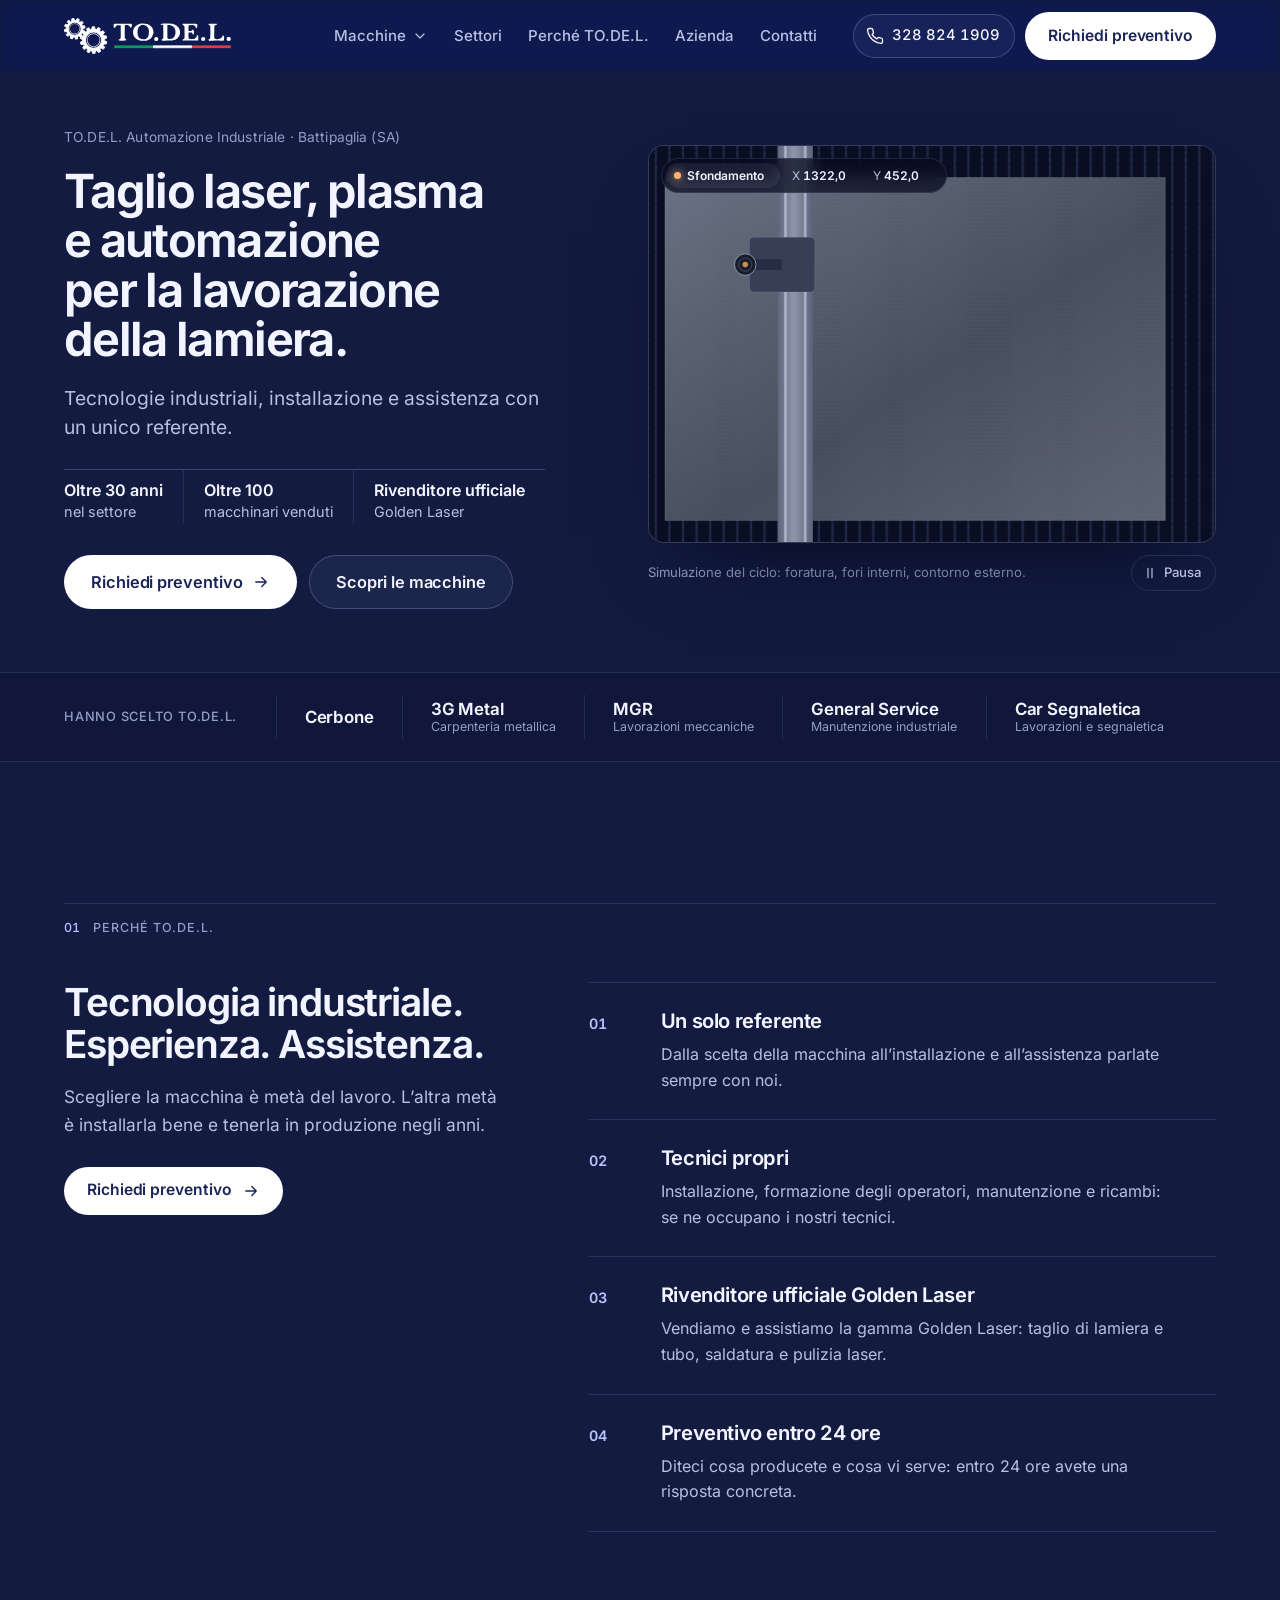
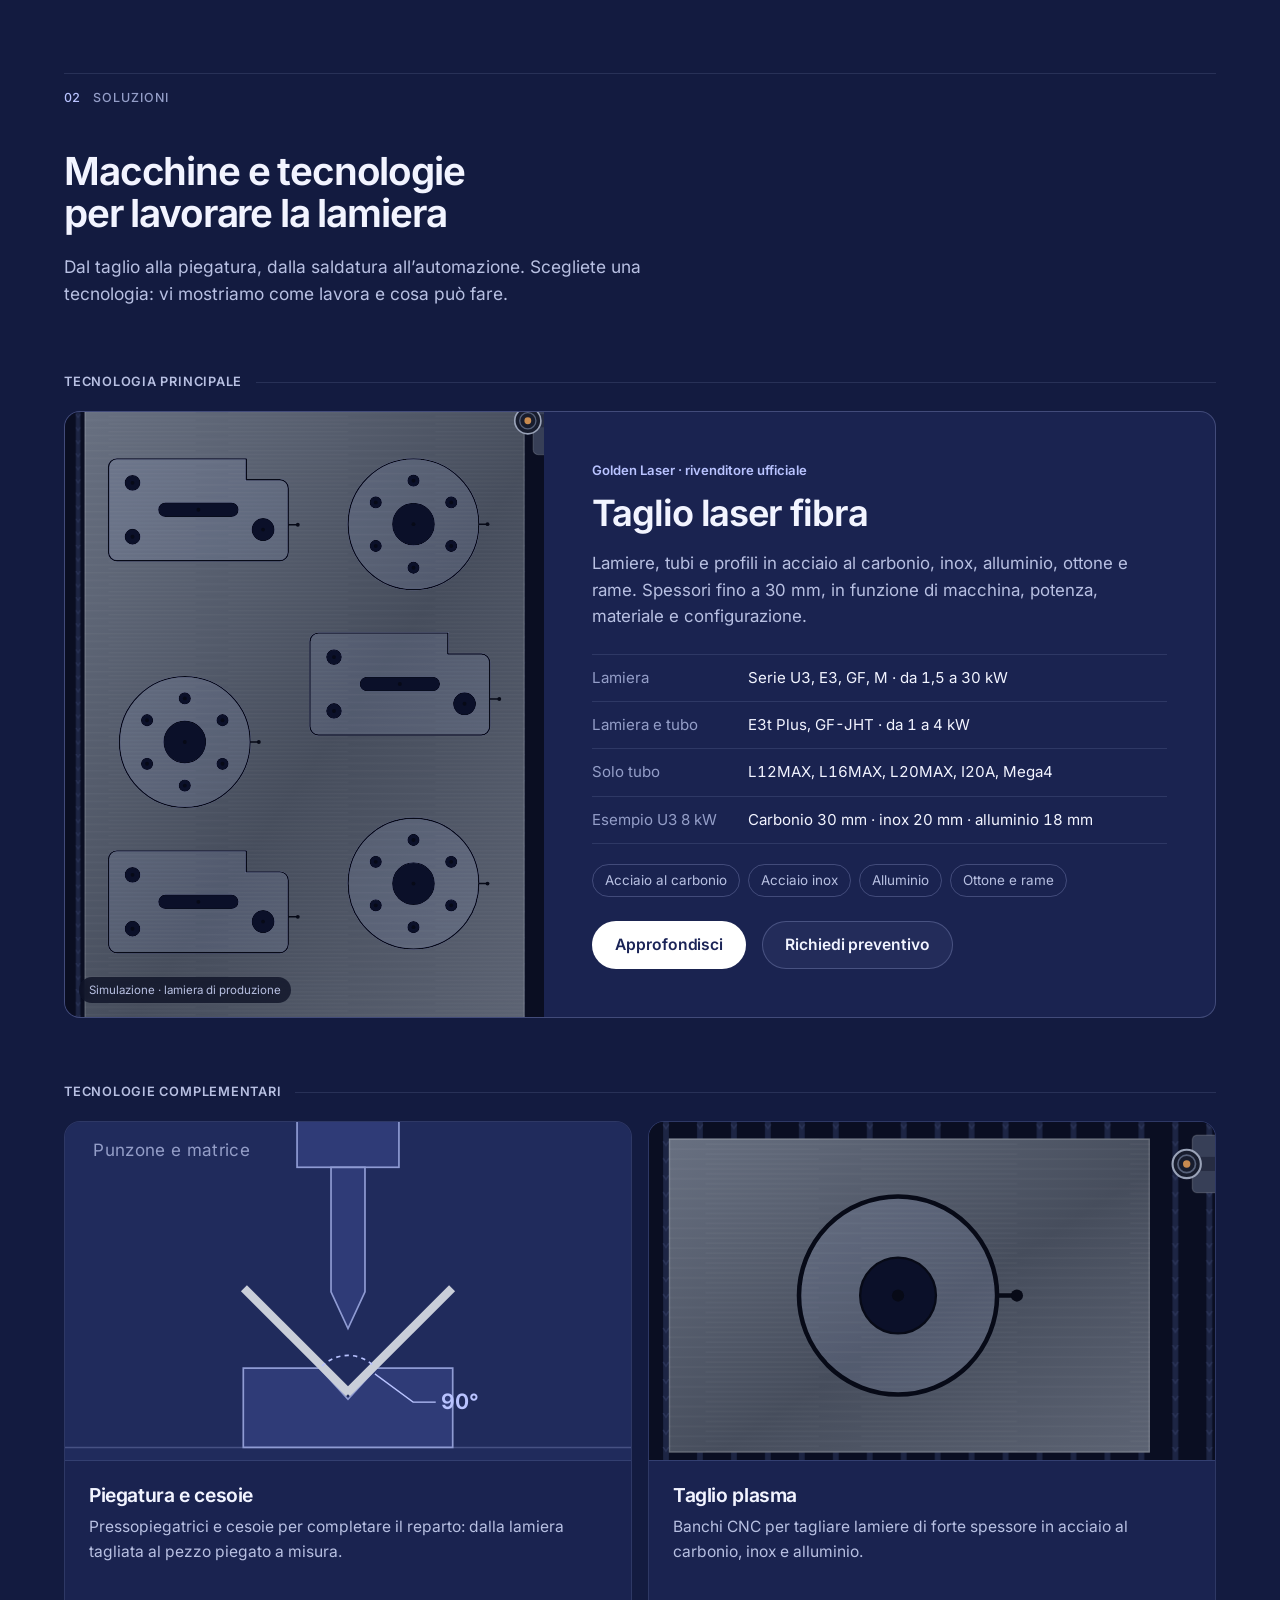
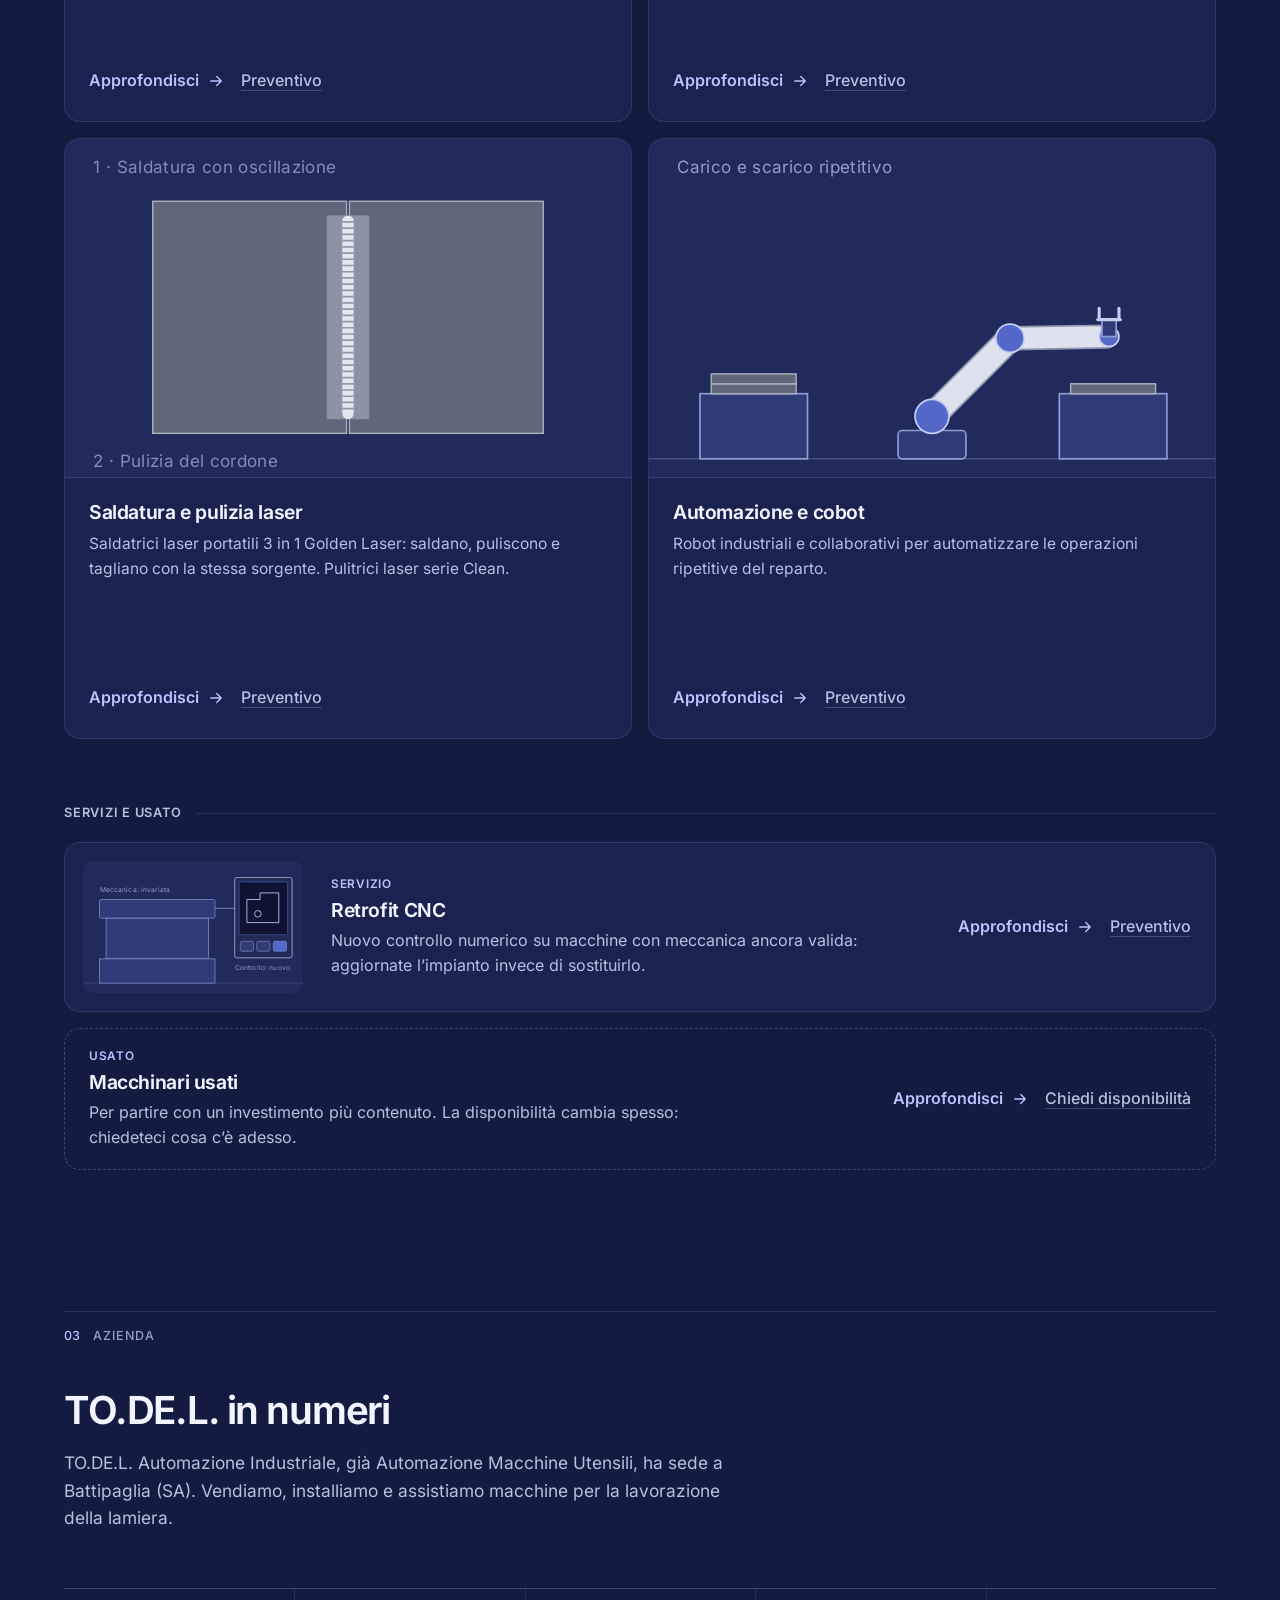
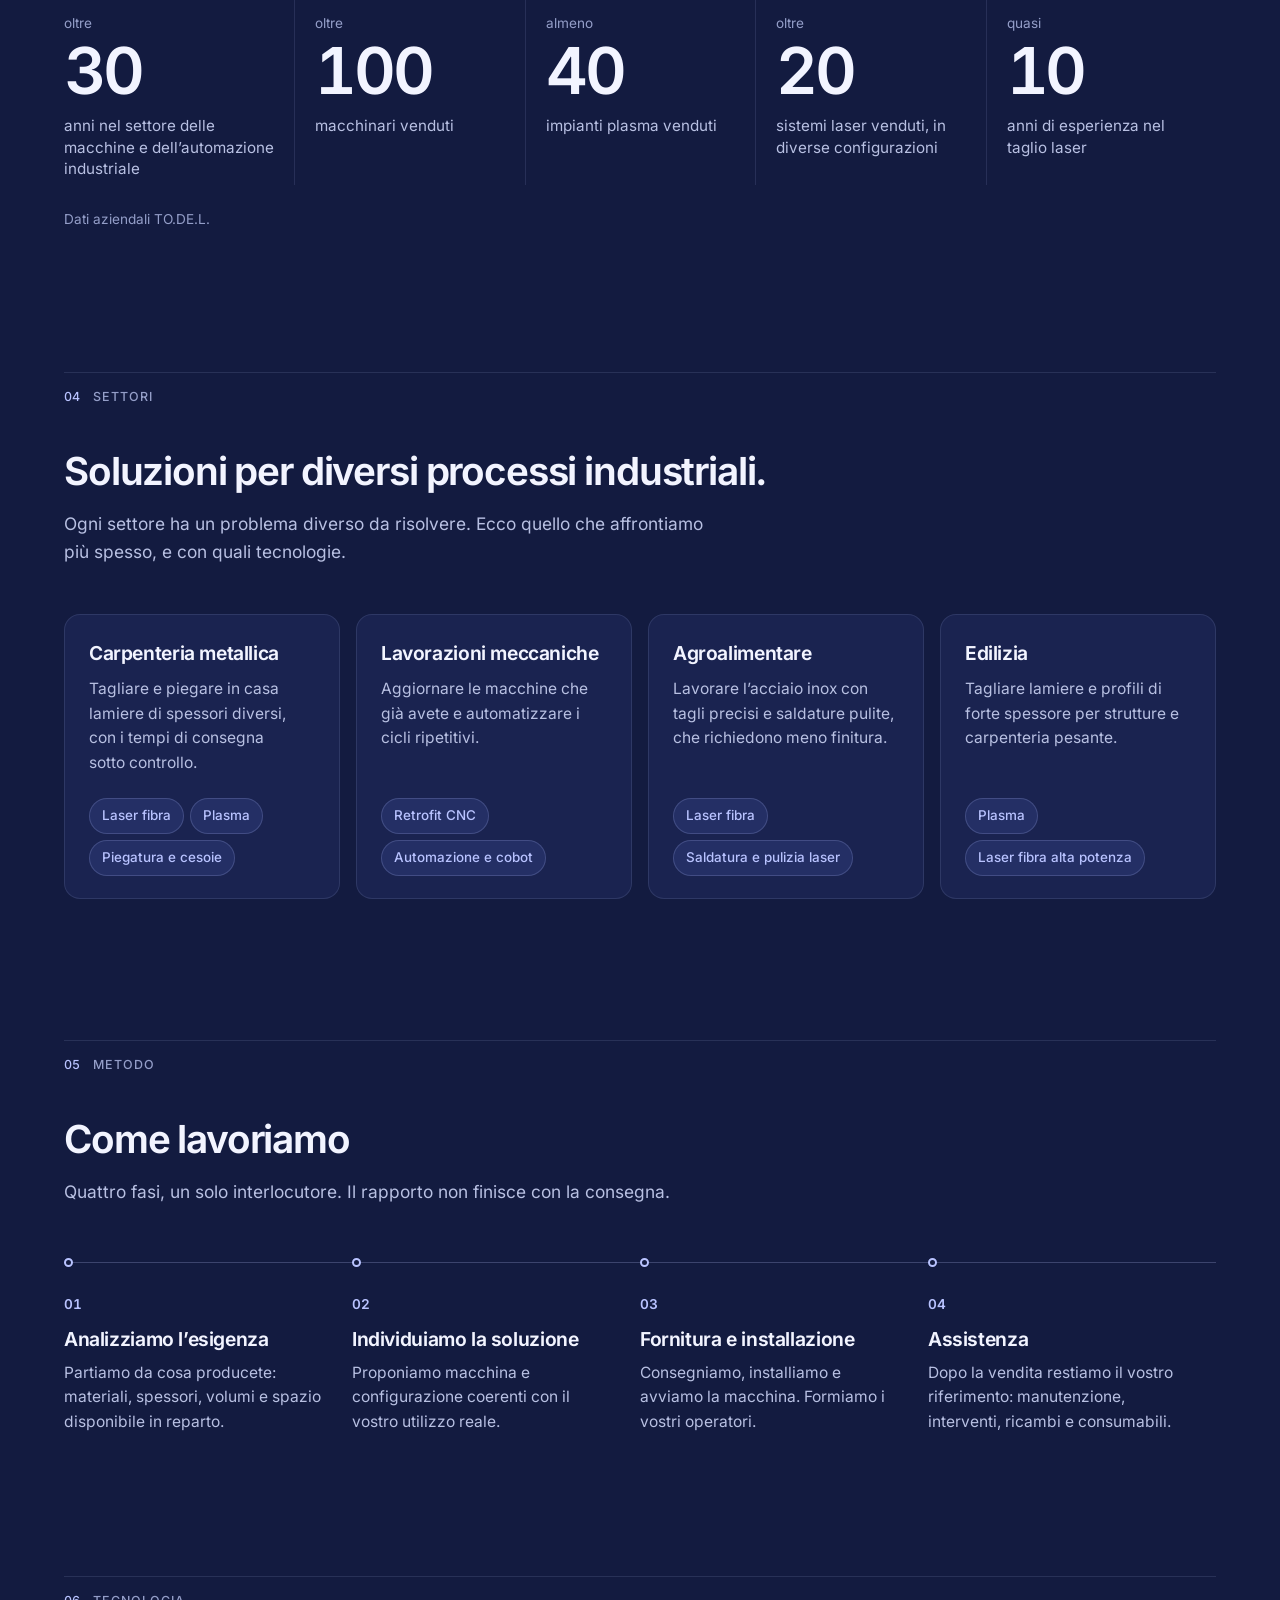
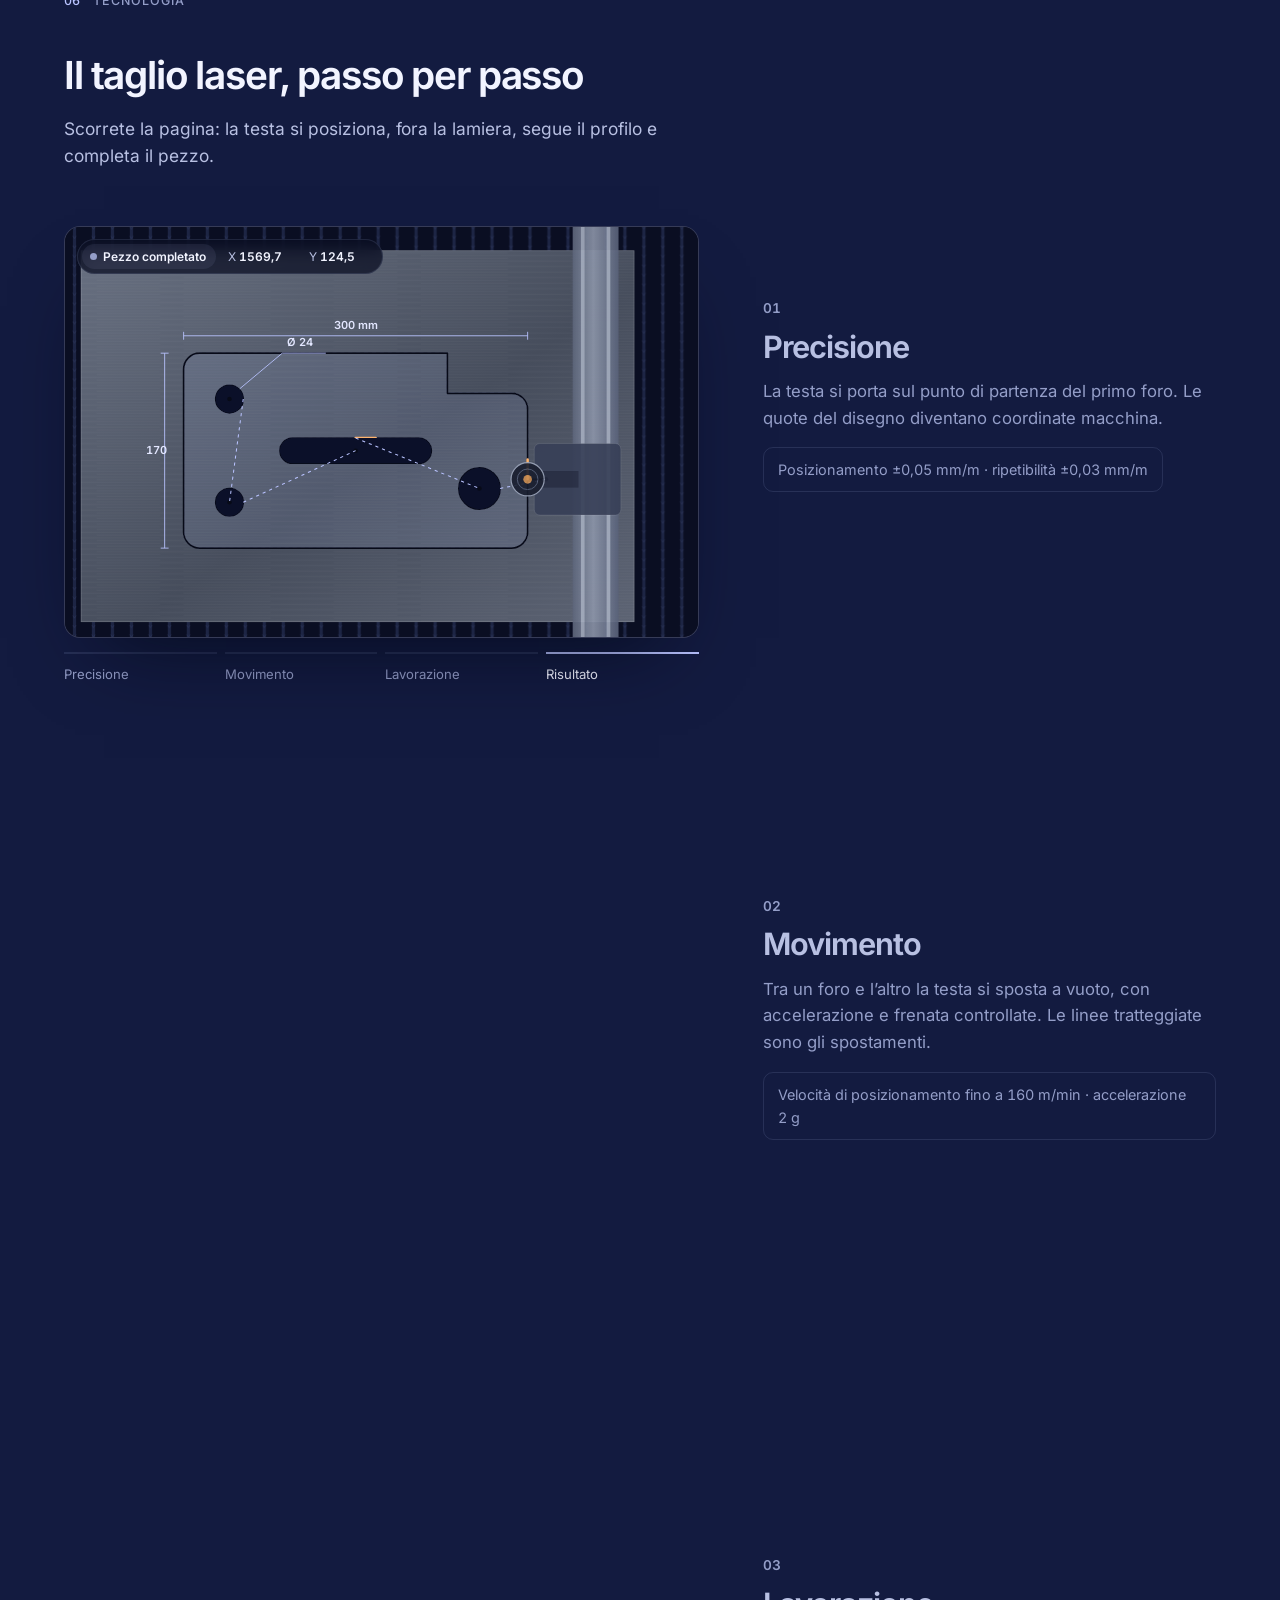
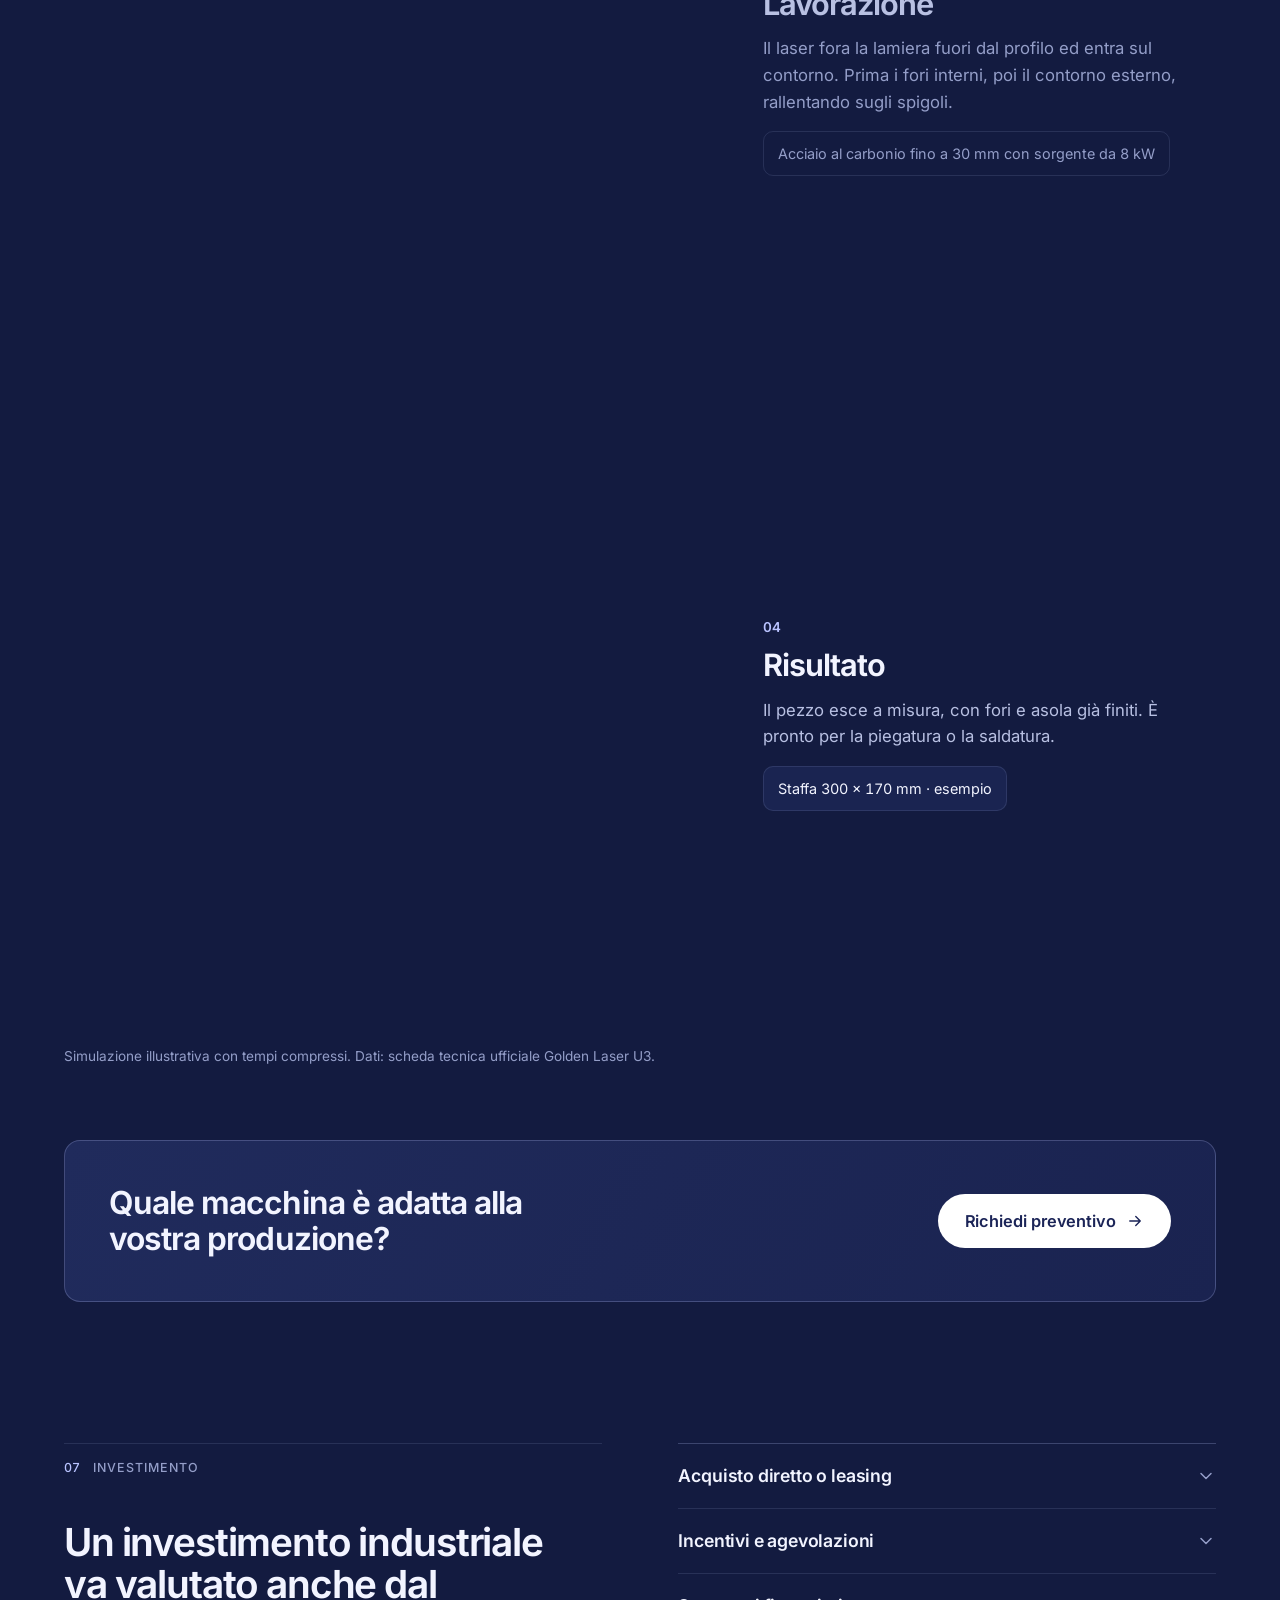
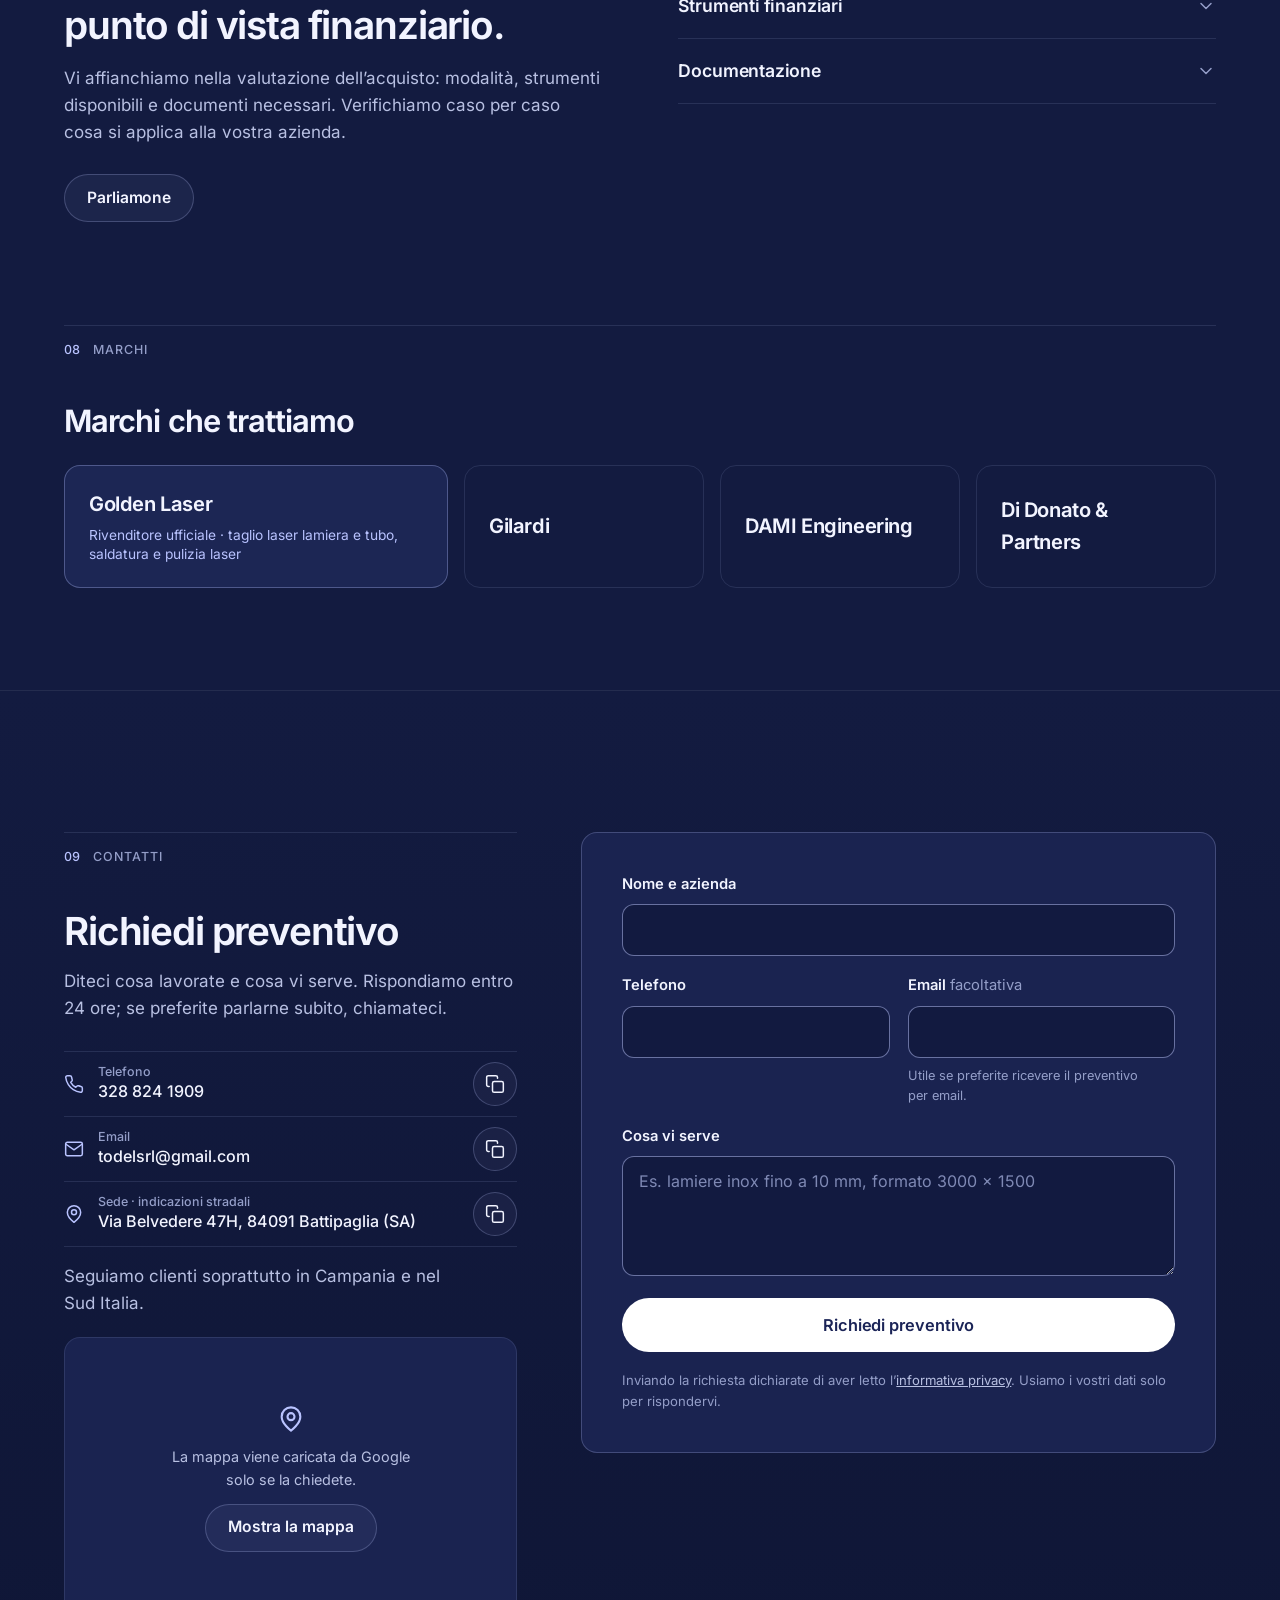
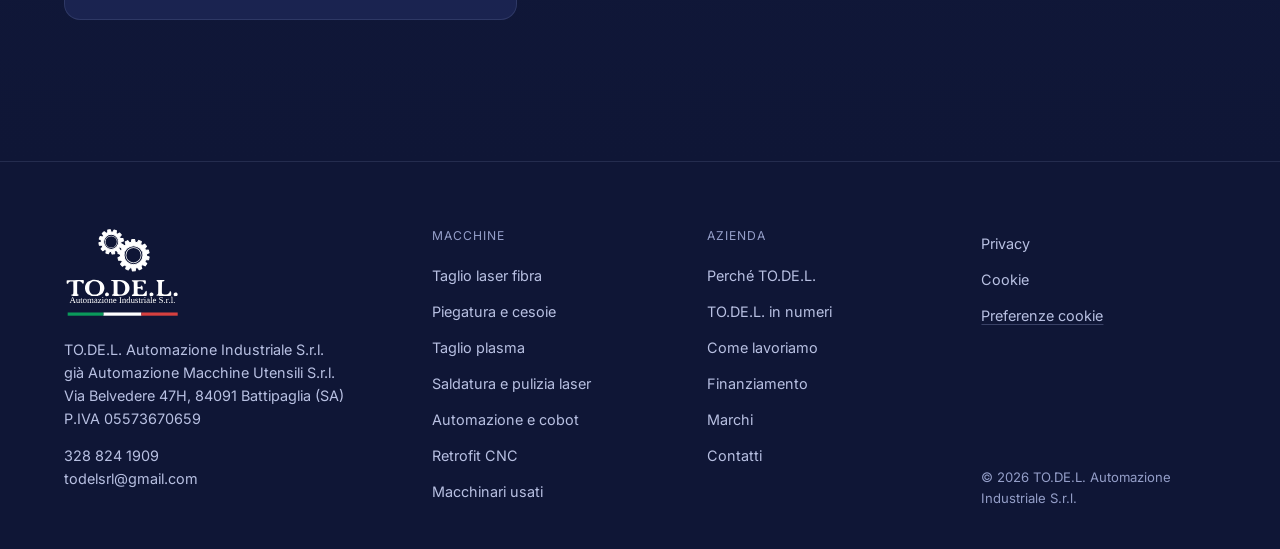
==== sito-v3/public/index.html @ 7fd29b65 "Sito v3: riprogettazione completa sui tre brief - simulazione di taglio laser/plasma (SVG, campionam" ====
<!doctype html>
<html lang="it">
<head>
<meta charset="utf-8">
<meta name="viewport" content="width=device-width, initial-scale=1, viewport-fit=cover">
<title>Taglio laser, plasma e automazione per la lamiera | TO.DE.L.</title>
<meta name="description" content="Taglio laser fibra Golden Laser, plasma, piegatura, saldatura laser, cobot e retrofit CNC. Vendita, installazione e assistenza con tecnici propri da Battipaglia (SA).">
<!-- DOMINIO: sostituire https://DOMINIO-DA-INSERIRE con lo script scripts/imposta-dominio.mjs prima della pubblicazione -->
<link rel="canonical" href="https://DOMINIO-DA-INSERIRE/">
<meta name="theme-color" content="#131b40">
<meta name="format-detection" content="telephone=no">
<meta property="og:type" content="website">
<meta property="og:locale" content="it_IT">
<meta property="og:site_name" content="TO.DE.L. Automazione Industriale">
<meta property="og:title" content="TO.DE.L. — Taglio laser, plasma e automazione per la lamiera">
<meta property="og:description" content="Tecnologie industriali, installazione e assistenza con un unico referente. Rivenditore ufficiale Golden Laser. Battipaglia (SA).">
<meta property="og:url" content="https://DOMINIO-DA-INSERIRE/">
<meta property="og:image" content="https://DOMINIO-DA-INSERIRE/assets/img/og-todel.jpg">
<meta property="og:image:width" content="1200">
<meta property="og:image:height" content="630">
<meta name="twitter:card" content="summary_large_image">
<link rel="icon" href="assets/img/favicon.svg" type="image/svg+xml">
<link rel="preload" href="assets/fonts/inter-latin-wght-normal.woff2" as="font" type="font/woff2" crossorigin>
<link rel="stylesheet" href="assets/css/style.css">
<link rel="modulepreload" href="assets/js/main.js">
<link rel="modulepreload" href="assets/js/consenso.js">
<link rel="modulepreload" href="assets/js/taglio.js">
<script>document.documentElement.classList.add("js");setTimeout(function(){if(!window.todelPronto)document.documentElement.classList.remove("js")},3500);</script>
<!-- Configurazione: modificare qui i servizi da attivare. Vedi README. -->
<script type="application/json" id="config">
{
  "telefono": "+393288241909",
  "whatsapp": "",
  "modulo": { "endpoint": "/api/richiesta", "turnstileSiteKey": "" },
  "analytics": { "ga4": "" },
  "googleBusinessProfile": "",
  "videoEroe": { "webm": "", "mp4": "", "mp4Mobile": "", "poster": "", "didascalia": "" }
}
</script>
<script type="application/ld+json">
{
  "@context": "https://schema.org",
  "@graph": [
    {
      "@type": "Organization",
      "@id": "https://DOMINIO-DA-INSERIRE/#organizzazione",
      "name": "TO.DE.L. Automazione Industriale S.r.l.",
      "alternateName": ["TO.DE.L.", "Automazione Macchine Utensili S.r.l."],
      "url": "https://DOMINIO-DA-INSERIRE/",
      "logo": "https://DOMINIO-DA-INSERIRE/assets/img/logo-todel.png",
      "vatID": "IT05573670659",
      "email": "todelsrl@gmail.com",
      "telephone": "+39 328 824 1909"
    },
    {
      "@type": "LocalBusiness",
      "@id": "https://DOMINIO-DA-INSERIRE/#sede",
      "name": "TO.DE.L. Automazione Industriale",
      "parentOrganization": { "@id": "https://DOMINIO-DA-INSERIRE/#organizzazione" },
      "description": "Vendita, installazione e assistenza di macchine per la lavorazione della lamiera e l'automazione industriale: taglio laser fibra, taglio plasma, piegatura e cesoie, saldatura e pulizia laser, robot e cobot, retrofit CNC, macchinari usati.",
      "url": "https://DOMINIO-DA-INSERIRE/",
      "image": "https://DOMINIO-DA-INSERIRE/assets/img/og-todel.jpg",
      "telephone": "+39 328 824 1909",
      "email": "todelsrl@gmail.com",
      "address": {
        "@type": "PostalAddress",
        "streetAddress": "Via Belvedere 47H",
        "postalCode": "84091",
        "addressLocality": "Battipaglia",
        "addressRegion": "SA",
        "addressCountry": "IT"
      },
      "hasMap": "https://www.google.com/maps/search/?api=1&query=Via+Belvedere+47H+84091+Battipaglia+SA",
      "areaServed": ["Campania", "Italia meridionale"],
      "brand": [
        { "@type": "Brand", "name": "Golden Laser" },
        { "@type": "Brand", "name": "Gilardi" },
        { "@type": "Brand", "name": "DAMI Engineering" },
        { "@type": "Brand", "name": "Di Donato & Partners" }
      ],
      "hasOfferCatalog": {
        "@type": "OfferCatalog",
        "name": "Macchine e servizi per la lavorazione della lamiera",
        "itemListElement": [
          { "@type": "Offer", "itemOffered": { "@type": "Service", "name": "Taglio laser fibra: vendita, installazione e assistenza" } },
          { "@type": "Offer", "itemOffered": { "@type": "Service", "name": "Taglio plasma CNC" } },
          { "@type": "Offer", "itemOffered": { "@type": "Service", "name": "Pressopiegatrici e cesoie" } },
          { "@type": "Offer", "itemOffered": { "@type": "Service", "name": "Saldatura e pulizia laser" } },
          { "@type": "Offer", "itemOffered": { "@type": "Service", "name": "Automazione, robot e cobot" } },
          { "@type": "Offer", "itemOffered": { "@type": "Service", "name": "Retrofit CNC" } },
          { "@type": "Offer", "itemOffered": { "@type": "Service", "name": "Macchinari industriali usati" } },
          { "@type": "Offer", "itemOffered": { "@type": "Service", "name": "Supporto finanziario per l'acquisto di macchinari" } }
        ]
      }
    }
  ]
}
</script>
<script type="module" src="assets/js/main.js"></script>
</head>
<body>
<svg class="sprite" aria-hidden="true" focusable="false" xmlns="http://www.w3.org/2000/svg">
  <symbol id="i-freccia" viewBox="0 0 24 24"><path d="M5 12h14M13 6l6 6-6 6"/></symbol>
  <symbol id="i-freccia-su" viewBox="0 0 24 24"><path d="M7 17 17 7M8 7h9v9"/></symbol>
  <symbol id="i-telefono" viewBox="0 0 24 24"><path d="M22 16.92v3a2 2 0 0 1-2.18 2 19.79 19.79 0 0 1-8.63-3.07 19.5 19.5 0 0 1-6-6 19.79 19.79 0 0 1-3.07-8.67A2 2 0 0 1 4.11 2h3a2 2 0 0 1 2 1.72c.13.96.36 1.9.7 2.81a2 2 0 0 1-.45 2.11L8.09 9.91a16 16 0 0 0 6 6l1.27-1.27a2 2 0 0 1 2.11-.45c.91.34 1.85.57 2.81.7A2 2 0 0 1 22 16.92z"/></symbol>
  <symbol id="i-mail" viewBox="0 0 24 24"><rect x="2" y="4" width="20" height="16" rx="2"/><path d="m22 6-10 7L2 6"/></symbol>
  <symbol id="i-pin" viewBox="0 0 24 24"><path d="M20 10c0 6-8 12-8 12s-8-6-8-12a8 8 0 0 1 16 0z"/><circle cx="12" cy="10" r="3"/></symbol>
  <symbol id="i-copia" viewBox="0 0 24 24"><rect x="9" y="9" width="13" height="13" rx="2"/><path d="M5 15H4a2 2 0 0 1-2-2V4a2 2 0 0 1 2-2h9a2 2 0 0 1 2 2v1"/></symbol>
  <symbol id="i-spunta" viewBox="0 0 24 24"><path d="M20 6 9 17l-5-5"/></symbol>
  <symbol id="i-menu" viewBox="0 0 24 24"><path d="M4 7h16M4 12h16M4 17h16"/></symbol>
  <symbol id="i-chiudi" viewBox="0 0 24 24"><path d="M18 6 6 18M6 6l12 12"/></symbol>
  <symbol id="i-giu" viewBox="0 0 24 24"><path d="m6 9 6 6 6-6"/></symbol>
  <symbol id="i-pausa" viewBox="0 0 24 24"><path d="M9 5v14M15 5v14"/></symbol>
  <symbol id="i-play" viewBox="0 0 24 24"><path d="M7 5v14l11-7z"/></symbol>
  <symbol id="i-chat" viewBox="0 0 24 24"><path d="M21 11.5a8.4 8.4 0 0 1-9 8.4 8.6 8.6 0 0 1-3.8-.9L3 21l1.9-5.2A8.4 8.4 0 1 1 21 11.5z"/></symbol>
  <symbol id="i-indicazioni" viewBox="0 0 24 24"><path d="M3 11 22 2l-9 19-2-8-8-2z"/></symbol>
</svg>

<a class="salta" href="#contenuto">Vai al contenuto</a>

<header class="nav" data-nav>
  <div class="nav__fila">
    <a class="nav__marchio" href="#inizio" aria-label="TO.DE.L. Automazione Industriale, inizio pagina">
      <img src="assets/img/logo-todel-bianco.svg" alt="" width="188" height="40">
    </a>
    <nav class="nav__voci" aria-label="Principale">
      <ul>
        <li class="tendina" data-tendina>
          <button class="nav__link" type="button" aria-expanded="false" aria-controls="menu-macchine" data-tendina-apri>
            Macchine <svg class="i i--piccola" aria-hidden="true"><use href="#i-giu"/></svg>
          </button>
          <div class="tendina__pannello" id="menu-macchine" data-tendina-pannello hidden>
            <p class="tendina__gruppo">Tecnologia principale</p>
            <ul>
              <li><a href="#taglio-laser-fibra" data-apri="taglio-laser-fibra">Taglio laser fibra <span>Golden Laser · lamiera e tubo</span></a></li>
            </ul>
            <p class="tendina__gruppo">Tecnologie complementari</p>
            <ul>
              <li><a href="#piegatura-e-cesoie" data-apri="piegatura-e-cesoie">Piegatura e cesoie</a></li>
              <li><a href="#taglio-plasma" data-apri="taglio-plasma">Taglio plasma</a></li>
              <li><a href="#saldatura-e-pulizia-laser" data-apri="saldatura-e-pulizia-laser">Saldatura e pulizia laser</a></li>
              <li><a href="#automazione-e-cobot" data-apri="automazione-e-cobot">Automazione e cobot</a></li>
            </ul>
            <p class="tendina__gruppo">Servizi e usato</p>
            <ul>
              <li><a href="#retrofit-cnc" data-apri="retrofit-cnc">Retrofit CNC</a></li>
              <li><a href="#macchinari-usati" data-apri="macchinari-usati">Macchinari usati</a></li>
            </ul>
          </div>
        </li>
        <li><a class="nav__link" href="#settori">Settori</a></li>
        <li><a class="nav__link" href="#perche">Perché TO.DE.L.</a></li>
        <li><a class="nav__link" href="#azienda">Azienda</a></li>
        <li><a class="nav__link" href="#contatti">Contatti</a></li>
      </ul>
    </nav>
    <div class="nav__azioni">
      <a class="tasto-icona nav__tel" href="tel:+393288241909" data-traccia="click_telefono" data-origine="navigazione" aria-label="Chiama 328 824 1909"><svg class="i" aria-hidden="true"><use href="#i-telefono"/></svg><span class="nav__tel-numero">328 824 1909</span></a>
      <a class="tasto tasto--primario nav__cta" href="#contatti" data-cta="navigazione">Richiedi preventivo</a>
      <button class="tasto-icona nav__burger" type="button" aria-expanded="false" aria-controls="cassetto" data-cassetto-apri>
        <svg class="i" aria-hidden="true"><use href="#i-menu"/></svg><span class="sr">Apri il menu</span>
      </button>
    </div>
  </div>
</header>

<div class="velo" data-velo hidden></div>
<aside class="cassetto" id="cassetto" role="dialog" aria-modal="true" aria-label="Menu" data-cassetto hidden>
  <div class="cassetto__testa">
    <img src="assets/img/logo-todel-bianco.svg" alt="" width="150" height="32">
    <button class="tasto-icona" type="button" data-cassetto-chiudi><svg class="i" aria-hidden="true"><use href="#i-chiudi"/></svg><span class="sr">Chiudi il menu</span></button>
  </div>
  <nav aria-label="Menu mobile">
    <p class="cassetto__gruppo">Macchine</p>
    <ul class="cassetto__macchine">
      <li><a href="#taglio-laser-fibra" data-apri="taglio-laser-fibra">Taglio laser fibra</a></li>
      <li><a href="#piegatura-e-cesoie" data-apri="piegatura-e-cesoie">Piegatura e cesoie</a></li>
      <li><a href="#taglio-plasma" data-apri="taglio-plasma">Taglio plasma</a></li>
      <li><a href="#saldatura-e-pulizia-laser" data-apri="saldatura-e-pulizia-laser">Saldatura e pulizia laser</a></li>
      <li><a href="#automazione-e-cobot" data-apri="automazione-e-cobot">Automazione e cobot</a></li>
      <li><a href="#retrofit-cnc" data-apri="retrofit-cnc">Retrofit CNC</a></li>
      <li><a href="#macchinari-usati" data-apri="macchinari-usati">Macchinari usati</a></li>
    </ul>
    <ul class="cassetto__voci">
      <li><a href="#settori">Settori</a></li>
      <li><a href="#perche">Perché TO.DE.L.</a></li>
      <li><a href="#azienda">Azienda</a></li>
      <li><a href="#finanziamento">Finanziamento</a></li>
      <li><a href="#contatti">Contatti</a></li>
    </ul>
  </nav>
  <div class="cassetto__piede">
    <a class="tasto tasto--primario tasto--pieno" href="#contatti" data-cta="menu-mobile">Richiedi preventivo</a>
    <a class="tasto tasto--secondario tasto--pieno" href="tel:+393288241909" data-traccia="click_telefono" data-origine="menu-mobile"><svg class="i" aria-hidden="true"><use href="#i-telefono"/></svg>328 824 1909</a>
  </div>
</aside>

<main id="contenuto">

  <!-- 2. HERO -->
  <section class="eroe" id="inizio" aria-labelledby="titolo">
    <div class="contenitore eroe__griglia">
      <div class="eroe__testo">
        <p class="eroe__sede entra" style="--i:0">TO.DE.L. Automazione Industriale · Battipaglia (SA)</p>
        <h1 id="titolo" class="entra" style="--i:1">Taglio laser, plasma e automazione per la lavorazione della lamiera.</h1>
        <p class="eroe__sotto entra" style="--i:2">Tecnologie industriali, installazione e assistenza con un unico referente.</p>
        <ul class="prove entra" style="--i:3" aria-label="In sintesi">
          <li><strong>Oltre 30 anni</strong> nel settore</li>
          <li><strong>Oltre 100</strong> macchinari venduti</li>
          <li><strong>Rivenditore ufficiale</strong> Golden Laser</li>
        </ul>
        <div class="eroe__azioni entra" style="--i:4">
          <a class="tasto tasto--primario tasto--grande" href="#contatti" data-cta="hero">Richiedi preventivo <svg class="i" aria-hidden="true"><use href="#i-freccia"/></svg></a>
          <a class="tasto tasto--secondario tasto--grande" href="#soluzioni">Scopri le macchine</a>
        </div>
      </div>

      <figure class="eroe__visuale entra-visuale" data-eroe-media>
        <div class="sim sim--eroe" data-sim="eroe" data-sim-modo="ciclo" data-etichetta="Simulazione vista dall'alto: il portale e la testa laser si spostano sulla lamiera, forano fuori dal profilo, tagliano prima i fori interni e poi il contorno esterno di una staffa e di una flangia.">
          <div class="sim__hud" aria-hidden="true">
            <span class="sim__stato" data-lettura-stato>Pronto</span>
            <span class="sim__coord">X <b data-lettura-x>0,0</b></span>
            <span class="sim__coord">Y <b data-lettura-y>0,0</b></span>
          </div>
          <div class="sim__dati" aria-hidden="true">
            <p>Riferimento: Golden Laser U3, sorgente 8 kW</p>
            <p>Acciaio al carbonio fino a 30 mm · inox 20 mm · alluminio 18 mm</p>
          </div>
          <a class="sim__link" href="#taglio-laser-fibra" data-apri="taglio-laser-fibra" data-origine="hero-visuale"><span class="sr">Approfondisci il taglio laser fibra</span></a>
        </div>
        <figcaption class="eroe__didascalia">
          <span>Simulazione del ciclo: foratura, fori interni, contorno esterno.</span>
          <button class="tasto-pausa" type="button" data-sim-pausa aria-pressed="false">
            <svg class="i" aria-hidden="true"><use href="#i-pausa"/></svg><span data-sim-pausa-testo>Pausa</span>
          </button>
        </figcaption>
      </figure>
    </div>
  </section>

  <!-- 3. TRUST / SOCIAL PROOF -->
  <section class="clienti" id="clienti" aria-labelledby="titolo-clienti">
    <div class="contenitore clienti__fila">
      <h2 id="titolo-clienti" class="clienti__titolo">Hanno scelto TO.DE.L.</h2>
      <ul class="clienti__lista">
        <li><strong>Cerbone</strong></li>
        <li><strong>3G Metal</strong><span>Carpenteria metallica</span></li>
        <li><strong>MGR</strong><span>Lavorazioni meccaniche</span></li>
        <li><strong>General Service</strong><span>Manutenzione industriale</span></li>
        <li><strong>Car Segnaletica</strong><span>Lavorazioni e segnaletica</span></li>
      </ul>
    </div>
  </section>

  <!-- 4. PERCHÉ TO.DE.L. -->
  <section class="sezione" id="perche" aria-labelledby="titolo-perche">
    <div class="contenitore">
      <div class="cartiglio" data-rivela><span>01</span>Perché TO.DE.L.</div>
      <div class="perche">
        <div class="perche__testa" data-rivela>
          <h2 id="titolo-perche">Tecnologia industriale. Esperienza. Assistenza.</h2>
          <p>Scegliere la macchina è metà del lavoro. L’altra metà è installarla bene e tenerla in produzione negli anni.</p>
          <a class="tasto tasto--primario" href="#contatti" data-cta="perche">Richiedi preventivo <svg class="i" aria-hidden="true"><use href="#i-freccia"/></svg></a>
        </div>
        <ol class="punti">
          <li data-rivela style="--i:0"><span class="punti__n">01</span><div><h3>Un solo referente</h3><p>Dalla scelta della macchina all’installazione e all’assistenza parlate sempre con noi.</p></div></li>
          <li data-rivela style="--i:1"><span class="punti__n">02</span><div><h3>Tecnici propri</h3><p>Installazione, formazione degli operatori, manutenzione e ricambi: se ne occupano i nostri tecnici.</p></div></li>
          <li data-rivela style="--i:2"><span class="punti__n">03</span><div><h3>Rivenditore ufficiale Golden Laser</h3><p>Vendiamo e assistiamo la gamma Golden Laser: taglio di lamiera e tubo, saldatura e pulizia laser.</p></div></li>
          <li data-rivela style="--i:3"><span class="punti__n">04</span><div><h3>Preventivo entro 24 ore</h3><p>Diteci cosa producete e cosa vi serve: entro 24 ore avete una risposta concreta.</p></div></li>
        </ol>
      </div>
    </div>
  </section>

  <!-- 5. SOLUZIONI / MACCHINE -->
  <section class="sezione" id="soluzioni" aria-labelledby="titolo-soluzioni">
    <div class="contenitore">
      <div class="cartiglio" data-rivela><span>02</span>Soluzioni</div>
      <header class="testa" data-rivela>
        <h2 id="titolo-soluzioni">Macchine e tecnologie per lavorare la lamiera</h2>
        <p>Dal taglio alla piegatura, dalla saldatura all’automazione. Scegliete una tecnologia: vi mostriamo come lavora e cosa può fare.</p>
      </header>

      <p class="livello" data-rivela>Tecnologia principale</p>
      <article class="scheda-laser" data-rivela data-soluzione="Taglio laser fibra" data-scheda data-anima>
        <div class="scheda-laser__media">
          <div class="sim sim--nesting" data-sim="nesting" aria-hidden="true"></div>
          <span class="etichetta-illustrativa">Simulazione · lamiera di produzione</span>
        </div>
        <div class="scheda-laser__testo">
          <p class="scheda__marchio">Golden Laser · rivenditore ufficiale</p>
          <h3>Taglio laser fibra</h3>
          <p class="scheda-laser__intro">Lamiere, tubi e profili in acciaio al carbonio, inox, alluminio, ottone e rame. Spessori fino a 30 mm, in funzione di macchina, potenza, materiale e configurazione.</p>
          <dl class="dati-rapidi">
            <div><dt>Lamiera</dt><dd>Serie U3, E3, GF, M · da 1,5 a 30 kW</dd></div>
            <div><dt>Lamiera e tubo</dt><dd>E3t Plus, GF-JHT · da 1 a 4 kW</dd></div>
            <div><dt>Solo tubo</dt><dd>L12MAX, L16MAX, L20MAX, I20A, Mega4</dd></div>
            <div><dt>Esempio U3 8 kW</dt><dd>Carbonio 30 mm · inox 20 mm · alluminio 18 mm</dd></div>
          </dl>
          <ul class="materiali" aria-label="Materiali lavorabili">
            <li>Acciaio al carbonio</li><li>Acciaio inox</li><li>Alluminio</li><li>Ottone e rame</li>
          </ul>
          <div class="scheda__azioni">
            <a class="tasto tasto--primario" href="#taglio-laser-fibra" data-apri="taglio-laser-fibra" data-origine="scheda">Approfondisci</a>
            <a class="tasto tasto--secondario" href="#contatti" data-prefill="Taglio laser fibra" data-cta="scheda-laser">Richiedi preventivo</a>
          </div>
        </div>
      </article>

      <p class="livello" data-rivela>Tecnologie complementari</p>
      <ul class="complementari">
        <li data-rivela style="--i:0">
          <article class="scheda" data-soluzione="Piegatura e cesoie" data-scheda data-anima>
            <div class="scheda__visuale">
              <svg class="tec tec--piega" viewBox="0 0 400 240" aria-hidden="true" focusable="false">
                <g class="tec__piano"><path d="M0 230 H400"/></g>
                <polygon class="tec__corpo" points="126,174 180,174 200,196 220,174 274,174 274,230 126,230"/>
                <g class="piega__lamiera">
                  <g class="piega__ala piega__ala--sx"><line x1="96" y1="171" x2="201" y2="171"/></g>
                  <g class="piega__ala piega__ala--dx"><line x1="199" y1="171" x2="304" y2="171"/></g>
                </g>
                <g class="piega__punzone">
                  <rect class="tec__corpo" x="164" y="-20" width="72" height="52"/>
                  <polygon class="tec__corpo" points="188,32 212,32 212,120 200,146 188,120"/>
                </g>
                <g class="piega__quota">
                  <path d="M181.6 172.6 A26 26 0 0 1 218.4 172.6"/>
                  <path class="piega__richiamo" d="M219 178 L246 198 H262"/>
                  <text x="266" y="203">90°</text>
                </g>
                <text class="tec__nota" x="20" y="24">Punzone e matrice</text>
              </svg>
            </div>
            <div class="scheda__testo">
              <h3>Piegatura e cesoie</h3>
              <p>Pressopiegatrici e cesoie per completare il reparto: dalla lamiera tagliata al pezzo piegato a misura.</p>
              <p class="scheda__svela">Il punzone spinge la lamiera nella matrice: l’angolo dipende dalla corsa e dall’apertura a V.</p>
              <div class="scheda__azioni">
                <a class="link-freccia" href="#piegatura-e-cesoie" data-apri="piegatura-e-cesoie" data-origine="scheda">Approfondisci <svg class="i" aria-hidden="true"><use href="#i-freccia"/></svg></a>
                <a class="link-cta" href="#contatti" data-prefill="Piegatura e cesoie" data-cta="scheda">Preventivo</a>
              </div>
            </div>
          </article>
        </li>
        <li data-rivela style="--i:1">
          <article class="scheda" data-soluzione="Taglio plasma" data-scheda data-anima>
            <div class="scheda__visuale">
              <div class="sim sim--plasma" data-sim="plasma" data-sim-modo="scheda" aria-hidden="true"></div>
            </div>
            <div class="scheda__testo">
              <h3>Taglio plasma</h3>
              <p>Banchi CNC per tagliare lamiere di forte spessore in acciaio al carbonio, inox e alluminio.</p>
              <p class="scheda__svela"><strong>Almeno 40</strong> impianti plasma venduti da TO.DE.L.</p>
              <div class="scheda__azioni">
                <a class="link-freccia" href="#taglio-plasma" data-apri="taglio-plasma" data-origine="scheda">Approfondisci <svg class="i" aria-hidden="true"><use href="#i-freccia"/></svg></a>
                <a class="link-cta" href="#contatti" data-prefill="Taglio plasma" data-cta="scheda">Preventivo</a>
              </div>
            </div>
          </article>
        </li>
        <li data-rivela style="--i:2">
          <article class="scheda" data-soluzione="Saldatura e pulizia laser" data-scheda data-anima>
            <div class="scheda__visuale">
              <svg class="tec tec--salda" viewBox="0 0 400 240" aria-hidden="true" focusable="false">
                <defs>
                  <linearGradient id="salda-tinta" x1="186" y1="0" x2="214" y2="0" gradientUnits="userSpaceOnUse">
                    <stop offset="0" stop-color="#9c7448" stop-opacity="0"/>
                    <stop offset=".28" stop-color="#a37a4c" stop-opacity=".75"/>
                    <stop offset=".5" stop-color="#5f68a8" stop-opacity=".85"/>
                    <stop offset=".72" stop-color="#a37a4c" stop-opacity=".75"/>
                    <stop offset="1" stop-color="#9c7448" stop-opacity="0"/>
                  </linearGradient>
                  <clipPath id="salda-avanza"><rect class="salda__rivela" x="150" y="54" width="100" height="144"/></clipPath>
                </defs>
                <rect class="tec__lamiera-piena" x="62" y="44" width="137" height="164"/>
                <rect class="tec__lamiera-piena" x="201" y="44" width="137" height="164"/>
                <g clip-path="url(#salda-avanza)">
                  <rect x="186" y="54" width="28" height="144" fill="url(#salda-tinta)"/>
                </g>
                <rect class="salda__pulito" x="185" y="54" width="30" height="144"/>
                <g clip-path="url(#salda-avanza)">
                  <line class="salda__cordone" x1="200" y1="58" x2="200" y2="194"/>
                  <line class="salda__increspature" x1="200" y1="58" x2="200" y2="194"/>
                </g>
                <g class="salda__testa"><g class="salda__oscilla"><circle class="salda__luce" cx="200" cy="0" r="17"/><circle class="tec__utensile" cx="200" cy="0" r="11"/></g></g>
                <g class="salda__testa-pulizia"><line class="salda__scansione" x1="184" y1="0" x2="216" y2="0"/><circle class="tec__utensile" cx="200" cy="0" r="11"/></g>
                <text class="tec__nota salda__fase salda__fase--1" x="20" y="24">1 · Saldatura con oscillazione</text>
                <text class="tec__nota salda__fase salda__fase--2" x="20" y="232">2 · Pulizia del cordone</text>
              </svg>
            </div>
            <div class="scheda__testo">
              <h3>Saldatura e pulizia laser</h3>
              <p>Saldatrici laser portatili 3 in 1 Golden Laser: saldano, puliscono e tagliano con la stessa sorgente. Pulitrici laser serie Clean.</p>
              <p class="scheda__svela">W15, W20, W30: da 1,5 a 3 kW · saldatura fino a 120 mm/s.</p>
              <div class="scheda__azioni">
                <a class="link-freccia" href="#saldatura-e-pulizia-laser" data-apri="saldatura-e-pulizia-laser" data-origine="scheda">Approfondisci <svg class="i" aria-hidden="true"><use href="#i-freccia"/></svg></a>
                <a class="link-cta" href="#contatti" data-prefill="Saldatura e pulizia laser" data-cta="scheda">Preventivo</a>
              </div>
            </div>
          </article>
        </li>
        <li data-rivela style="--i:3">
          <article class="scheda" data-soluzione="Automazione e cobot" data-scheda data-anima>
            <div class="scheda__visuale">
              <svg class="tec tec--cobot" viewBox="0 0 400 240" aria-hidden="true" focusable="false">
                <g class="tec__piano"><path d="M0 226 H400"/></g>
                <rect class="tec__corpo" x="36" y="180" width="76" height="46"/>
                <rect class="tec__lamiera-piena" x="44" y="173" width="60" height="7"/>
                <rect class="tec__lamiera-piena" x="44" y="166" width="60" height="7"/>
                <rect class="tec__corpo" x="290" y="180" width="76" height="46"/>
                <rect class="tec__lamiera-piena cobot__posato" x="298" y="173" width="60" height="7"/>
                <rect class="tec__corpo" x="176" y="206" width="48" height="20" rx="3"/>
                <g class="cobot__spalla">
                  <rect class="tec__braccio" x="191" y="112" width="18" height="90" rx="9"/>
                  <circle class="tec__giunto" cx="200" cy="196" r="12"/>
                  <g class="cobot__gomito">
                    <rect class="tec__braccio" x="192" y="42" width="16" height="82" rx="8"/>
                    <circle class="tec__giunto" cx="200" cy="118" r="10"/>
                    <g class="cobot__polso">
                      <circle class="tec__giunto" cx="200" cy="48" r="7"/>
                      <rect class="tec__corpo" x="195" y="48" width="10" height="12"/>
                      <path class="cobot__dita" d="M192 60 H208 M193 60 V68 M207 60 V68"/>
                      <rect class="tec__lamiera-piena cobot__preso" x="170" y="68" width="60" height="7"/>
                    </g>
                  </g>
                </g>
                <text class="tec__nota" x="20" y="24">Carico e scarico ripetitivo</text>
              </svg>
            </div>
            <div class="scheda__testo">
              <h3>Automazione e cobot</h3>
              <p>Robot industriali e collaborativi per automatizzare le operazioni ripetitive del reparto.</p>
              <p class="scheda__svela">Stesso ciclo, stessa posizione, a ogni pezzo: l’operatore si occupa del resto.</p>
              <div class="scheda__azioni">
                <a class="link-freccia" href="#automazione-e-cobot" data-apri="automazione-e-cobot" data-origine="scheda">Approfondisci <svg class="i" aria-hidden="true"><use href="#i-freccia"/></svg></a>
                <a class="link-cta" href="#contatti" data-prefill="Automazione e cobot" data-cta="scheda">Preventivo</a>
              </div>
            </div>
          </article>
        </li>
      </ul>

      <p class="livello" data-rivela>Servizi e usato</p>
      <ul class="servizi">
        <li data-rivela style="--i:0">
          <article class="fascia" data-soluzione="Retrofit CNC" data-scheda data-anima>
            <svg class="tec tec--retrofit" viewBox="0 0 400 240" aria-hidden="true" focusable="false">
              <defs><clipPath id="retrofit-tendina"><rect class="retrofit__tendina" x="268" y="22" width="120" height="160"/></clipPath></defs>
              <g class="tec__piano"><path d="M0 222 H400"/></g>
              <rect class="tec__corpo" x="30" y="70" width="210" height="34" rx="3"/>
              <rect class="tec__corpo" x="42" y="104" width="186" height="74"/>
              <rect class="tec__corpo" x="30" y="178" width="210" height="44"/>
              <path class="tec__linea" d="M240 86 H282 M282 86 V96"/>
              <g class="retrofit__vecchio">
                <rect class="tec__pannello-vecchio" x="276" y="30" width="104" height="146" rx="4"/>
                <rect class="retrofit__display" x="288" y="42" width="80" height="26"/>
                <text class="retrofit__cifre" x="364" y="61" text-anchor="end">0000.0</text>
                <g class="retrofit__tasti"><rect x="288" y="80" width="14" height="10"/><rect x="306" y="80" width="14" height="10"/><rect x="324" y="80" width="14" height="10"/><rect x="342" y="80" width="14" height="10"/><rect x="288" y="96" width="14" height="10"/><rect x="306" y="96" width="14" height="10"/><rect x="324" y="96" width="14" height="10"/><rect x="342" y="96" width="14" height="10"/><rect x="288" y="112" width="14" height="10"/><rect x="306" y="112" width="14" height="10"/><rect x="324" y="112" width="14" height="10"/><rect x="342" y="112" width="14" height="10"/></g>
              </g>
              <g class="retrofit__nuovo" clip-path="url(#retrofit-tendina)">
                <rect class="tec__pannello-nuovo" x="276" y="30" width="104" height="146" rx="4"/>
                <rect class="retrofit__schermo" x="284" y="38" width="88" height="96" rx="2"/>
                <path class="retrofit__percorso" d="M298 112 V70 H322 V58 H356 V112 Z M312 96 a6 6 0 1 0 12 0 a6 6 0 1 0 -12 0"/>
                <rect class="retrofit__tasto" x="286" y="146" width="24" height="18" rx="3"/><rect class="retrofit__tasto" x="316" y="146" width="24" height="18" rx="3"/><rect class="retrofit__tasto retrofit__tasto--avvio" x="346" y="146" width="24" height="18" rx="3"/>
              </g>
              <text class="tec__nota" x="30" y="56">Meccanica: invariata</text>
              <text class="tec__nota retrofit__etichetta" x="276" y="198">Controllo: nuovo</text>
            </svg>
            <div class="fascia__testo">
              <p class="scheda__tipo">Servizio</p>
              <h3>Retrofit CNC</h3>
              <p>Nuovo controllo numerico su macchine con meccanica ancora valida: aggiornate l’impianto invece di sostituirlo.</p>
            </div>
            <div class="scheda__azioni">
              <a class="link-freccia" href="#retrofit-cnc" data-apri="retrofit-cnc" data-origine="scheda">Approfondisci <svg class="i" aria-hidden="true"><use href="#i-freccia"/></svg></a>
              <a class="link-cta" href="#contatti" data-prefill="Retrofit CNC" data-cta="scheda">Preventivo</a>
            </div>
          </article>
        </li>
        <li data-rivela style="--i:1">
          <article class="fascia fascia--usato" data-soluzione="Macchinari usati" data-scheda>
            <div class="fascia__testo">
              <p class="scheda__tipo">Usato</p>
              <h3>Macchinari usati</h3>
              <p>Per partire con un investimento più contenuto. La disponibilità cambia spesso: chiedeteci cosa c’è adesso.</p>
            </div>
            <div class="scheda__azioni">
              <a class="link-freccia" href="#macchinari-usati" data-apri="macchinari-usati" data-origine="scheda">Approfondisci <svg class="i" aria-hidden="true"><use href="#i-freccia"/></svg></a>
              <a class="link-cta" href="#contatti" data-prefill="Macchinari usati" data-cta="scheda">Chiedi disponibilità</a>
            </div>
          </article>
        </li>
      </ul>
    </div>
  </section>

  <!-- 6. ESPERIENZA / NUMERI -->
  <section class="sezione sezione--numeri" id="azienda" aria-labelledby="titolo-azienda">
    <div class="contenitore">
      <div class="cartiglio" data-rivela><span>03</span>Azienda</div>
      <header class="testa" data-rivela>
        <h2 id="titolo-azienda">TO.DE.L. in numeri</h2>
        <p>TO.DE.L. Automazione Industriale, già Automazione Macchine Utensili, ha sede a Battipaglia (SA). Vendiamo, installiamo e assistiamo macchine per la lavorazione della lamiera.</p>
      </header>
      <ul class="numeri">
        <li data-rivela style="--i:0"><span class="numeri__pre">oltre</span><strong class="numeri__n">30</strong><span class="numeri__cosa">anni nel settore delle macchine e dell’automazione industriale</span></li>
        <li data-rivela style="--i:1"><span class="numeri__pre">oltre</span><strong class="numeri__n">100</strong><span class="numeri__cosa">macchinari venduti</span></li>
        <li data-rivela style="--i:2"><span class="numeri__pre">almeno</span><strong class="numeri__n">40</strong><span class="numeri__cosa">impianti plasma venduti</span></li>
        <li data-rivela style="--i:3"><span class="numeri__pre">oltre</span><strong class="numeri__n">20</strong><span class="numeri__cosa">sistemi laser venduti, in diverse configurazioni</span></li>
        <li data-rivela style="--i:4"><span class="numeri__pre">quasi</span><strong class="numeri__n">10</strong><span class="numeri__cosa">anni di esperienza nel taglio laser</span></li>
      </ul>
      <p class="nota" data-rivela>Dati aziendali TO.DE.L.</p>
    </div>
  </section>

  <!-- 7. SETTORI -->
  <section class="sezione" id="settori" aria-labelledby="titolo-settori">
    <div class="contenitore">
      <div class="cartiglio" data-rivela><span>04</span>Settori</div>
      <header class="testa" data-rivela>
        <h2 id="titolo-settori">Soluzioni per diversi processi industriali.</h2>
        <p>Ogni settore ha un problema diverso da risolvere. Ecco quello che affrontiamo più spesso, e con quali tecnologie.</p>
      </header>
    </div>
    <div class="binario-wrap">
      <ul class="binario" aria-label="Settori">
        <li class="settore" data-rivela style="--i:0">
          <h3>Carpenteria metallica</h3>
          <p>Tagliare e piegare in casa lamiere di spessori diversi, con i tempi di consegna sotto controllo.</p>
          <ul class="settore__tec" aria-label="Tecnologie"><li><a href="#taglio-laser-fibra" data-apri="taglio-laser-fibra" data-origine="settori">Laser fibra</a></li><li><a href="#taglio-plasma" data-apri="taglio-plasma" data-origine="settori">Plasma</a></li><li><a href="#piegatura-e-cesoie" data-apri="piegatura-e-cesoie" data-origine="settori">Piegatura e cesoie</a></li></ul>
        </li>
        <li class="settore" data-rivela style="--i:1">
          <h3>Lavorazioni meccaniche</h3>
          <p>Aggiornare le macchine che già avete e automatizzare i cicli ripetitivi.</p>
          <ul class="settore__tec" aria-label="Tecnologie"><li><a href="#retrofit-cnc" data-apri="retrofit-cnc" data-origine="settori">Retrofit CNC</a></li><li><a href="#automazione-e-cobot" data-apri="automazione-e-cobot" data-origine="settori">Automazione e cobot</a></li></ul>
        </li>
        <li class="settore" data-rivela style="--i:2">
          <h3>Agroalimentare</h3>
          <p>Lavorare l’acciaio inox con tagli precisi e saldature pulite, che richiedono meno finitura.</p>
          <ul class="settore__tec" aria-label="Tecnologie"><li><a href="#taglio-laser-fibra" data-apri="taglio-laser-fibra" data-origine="settori">Laser fibra</a></li><li><a href="#saldatura-e-pulizia-laser" data-apri="saldatura-e-pulizia-laser" data-origine="settori">Saldatura e pulizia laser</a></li></ul>
        </li>
        <li class="settore" data-rivela style="--i:3">
          <h3>Edilizia</h3>
          <p>Tagliare lamiere e profili di forte spessore per strutture e carpenteria pesante.</p>
          <ul class="settore__tec" aria-label="Tecnologie"><li><a href="#taglio-plasma" data-apri="taglio-plasma" data-origine="settori">Plasma</a></li><li><a href="#taglio-laser-fibra" data-apri="taglio-laser-fibra" data-origine="settori">Laser fibra alta potenza</a></li></ul>
        </li>
      </ul>
    </div>
  </section>

  <!-- 8. PROCESSO DI LAVORO -->
  <section class="sezione" id="processo" aria-labelledby="titolo-processo">
    <div class="contenitore">
      <div class="cartiglio" data-rivela><span>05</span>Metodo</div>
      <header class="testa" data-rivela>
        <h2 id="titolo-processo">Come lavoriamo</h2>
        <p>Quattro fasi, un solo interlocutore. Il rapporto non finisce con la consegna.</p>
      </header>
      <ol class="fasi" data-fasi>
        <li data-rivela style="--i:0"><span class="fasi__n">01</span><h3>Analizziamo l’esigenza</h3><p>Partiamo da cosa producete: materiali, spessori, volumi e spazio disponibile in reparto.</p></li>
        <li data-rivela style="--i:1"><span class="fasi__n">02</span><h3>Individuiamo la soluzione</h3><p>Proponiamo macchina e configurazione coerenti con il vostro utilizzo reale.</p></li>
        <li data-rivela style="--i:2"><span class="fasi__n">03</span><h3>Fornitura e installazione</h3><p>Consegniamo, installiamo e avviamo la macchina. Formiamo i vostri operatori.</p></li>
        <li data-rivela style="--i:3"><span class="fasi__n">04</span><h3>Assistenza</h3><p>Dopo la vendita restiamo il vostro riferimento: manutenzione, interventi, ricambi e consumabili.</p></li>
      </ol>
    </div>
  </section>

  <!-- 9. TECNOLOGIA / CONTENUTI VISUALI -->
  <section class="sezione storia" id="tecnologia" aria-labelledby="titolo-tecnologia" data-storia>
    <div class="contenitore">
      <div class="cartiglio" data-rivela><span>06</span>Tecnologia</div>
      <header class="testa" data-rivela>
        <h2 id="titolo-tecnologia">Il taglio laser, passo per passo</h2>
        <p>Scorrete la pagina: la testa si posiziona, fora la lamiera, segue il profilo e completa il pezzo.</p>
      </header>
    </div>
    <div class="contenitore storia__corpo">
      <div class="storia__visuale">
        <div class="storia__sticky">
          <div class="sim sim--storia" data-sim="storia" data-sim-modo="scorrimento" data-fase="0" role="img" aria-label="Simulazione del taglio di una staffa 300 per 170 millimetri: posizionamento, spostamenti a vuoto tra i fori, taglio del contorno esterno, pezzo finito con le quote.">
            <div class="sim__hud" aria-hidden="true">
              <span class="sim__stato" data-lettura-stato>Pronto</span>
              <span class="sim__coord">X <b data-lettura-x>0,0</b></span>
              <span class="sim__coord">Y <b data-lettura-y>0,0</b></span>
            </div>
          </div>
          <ol class="storia__indice" aria-hidden="true">
            <li class="is-attivo">Precisione</li><li>Movimento</li><li>Lavorazione</li><li>Risultato</li>
          </ol>
        </div>
      </div>
      <ol class="storia__passi">
        <li class="passo" data-passo="0">
          <span class="passo__n">01</span>
          <h3>Precisione</h3>
          <p>La testa si porta sul punto di partenza del primo foro. Le quote del disegno diventano coordinate macchina.</p>
          <p class="passo__dato">Posizionamento ±0,05 mm/m · ripetibilità ±0,03 mm/m</p>
        </li>
        <li class="passo" data-passo="1">
          <span class="passo__n">02</span>
          <h3>Movimento</h3>
          <p>Tra un foro e l’altro la testa si sposta a vuoto, con accelerazione e frenata controllate. Le linee tratteggiate sono gli spostamenti.</p>
          <p class="passo__dato">Velocità di posizionamento fino a 160 m/min · accelerazione 2 g</p>
        </li>
        <li class="passo" data-passo="2">
          <span class="passo__n">03</span>
          <h3>Lavorazione</h3>
          <p>Il laser fora la lamiera fuori dal profilo ed entra sul contorno. Prima i fori interni, poi il contorno esterno, rallentando sugli spigoli.</p>
          <p class="passo__dato">Acciaio al carbonio fino a 30 mm con sorgente da 8 kW</p>
        </li>
        <li class="passo" data-passo="3">
          <span class="passo__n">04</span>
          <h3>Risultato</h3>
          <p>Il pezzo esce a misura, con fori e asola già finiti. È pronto per la piegatura o la saldatura.</p>
          <p class="passo__dato">Staffa 300 × 170 mm · esempio</p>
        </li>
      </ol>
    </div>
    <div class="contenitore">
      <p class="nota storia__fonte">Simulazione illustrativa con tempi compressi. Dati: scheda tecnica ufficiale Golden Laser U3.</p>
      <div class="domanda" data-rivela>
        <p class="domanda__testo">Quale macchina è adatta alla vostra produzione?</p>
        <a class="tasto tasto--primario tasto--grande" href="#contatti" data-prefill="Taglio laser fibra" data-cta="tecnologia">Richiedi preventivo <svg class="i" aria-hidden="true"><use href="#i-freccia"/></svg></a>
      </div>
    </div>
  </section>

  <!-- 9b. VIDEO REALI: resta nascosta finché non ci sono almeno 2 video (data-video-reale con data-mp4) -->
  <section class="sezione" id="video" aria-labelledby="titolo-video" data-sezione-video hidden>
    <div class="contenitore">
      <div class="cartiglio">In funzione</div>
      <header class="testa">
        <h2 id="titolo-video">Le macchine al lavoro</h2>
        <p>Riprese reali di macchine TO.DE.L. in funzione.</p>
      </header>
      <div class="video-griglia">
        <!-- Esempio:
        <figure class="video-reale" data-video-reale data-mp4="assets/video/laser-1.mp4" data-webm="assets/video/laser-1.webm" data-poster="assets/video/laser-1.jpg" data-titolo="Laser fibra in funzione">
          <figcaption>Laser fibra, carpenteria metallica (SA)</figcaption>
        </figure>
        -->
      </div>
    </div>
  </section>

  <!-- 10. FINANZIAMENTO / INVESTIMENTO -->
  <section class="sezione" id="finanziamento" aria-labelledby="titolo-finanziamento">
    <div class="contenitore finanza">
      <div class="finanza__testa" data-rivela>
        <div class="cartiglio"><span>07</span>Investimento</div>
        <h2 id="titolo-finanziamento">Un investimento industriale va valutato anche dal punto di vista finanziario.</h2>
        <p>Vi affianchiamo nella valutazione dell’acquisto: modalità, strumenti disponibili e documenti necessari. Verifichiamo caso per caso cosa si applica alla vostra azienda.</p>
        <a class="tasto tasto--secondario" href="#contatti" data-prefill="Supporto finanziario per l’acquisto" data-cta="finanziamento">Parliamone</a>
      </div>
      <div class="finanza__voci" data-rivela data-aggiornabile="finanziamento">
        <details class="voce">
          <summary>Acquisto diretto o leasing<svg class="i" aria-hidden="true"><use href="#i-giu"/></svg></summary>
          <div class="voce__corpo"><p>Confrontiamo con voi le modalità di acquisto in base all’importo dell’investimento e all’uso previsto della macchina.</p></div>
        </details>
        <details class="voce">
          <summary>Incentivi e agevolazioni<svg class="i" aria-hidden="true"><use href="#i-giu"/></svg></summary>
          <div class="voce__corpo"><p>Le misure cambiano spesso. Verifichiamo quelle in vigore al momento dell’acquisto e ve le indichiamo solo dopo la verifica.</p></div>
        </details>
        <details class="voce">
          <summary>Strumenti finanziari<svg class="i" aria-hidden="true"><use href="#i-giu"/></svg></summary>
          <div class="voce__corpo"><p>Vi indichiamo gli strumenti disponibili per il vostro caso e a chi rivolgervi per attivarli.</p></div>
        </details>
        <details class="voce">
          <summary>Documentazione<svg class="i" aria-hidden="true"><use href="#i-giu"/></svg></summary>
          <div class="voce__corpo"><p>Vi forniamo preventivi e schede tecniche della macchina da allegare alle pratiche.</p></div>
        </details>
        <!-- Per aggiungere guide o documenti: copiare un blocco <details class="voce"> qui sopra. -->
      </div>
    </div>
  </section>

  <!-- 11. MARCHI -->
  <section class="sezione sezione--stretta" id="marchi" aria-labelledby="titolo-marchi">
    <div class="contenitore">
      <div class="cartiglio" data-rivela><span>08</span>Marchi</div>
      <h2 id="titolo-marchi" class="marchi__titolo" data-rivela>Marchi che trattiamo</h2>
      <ul class="marchi">
        <li class="marchio marchio--ufficiale" data-rivela style="--i:0"><strong>Golden Laser</strong><span>Rivenditore ufficiale · taglio laser lamiera e tubo, saldatura e pulizia laser</span></li>
        <li class="marchio" data-rivela style="--i:1"><strong>Gilardi</strong></li>
        <li class="marchio" data-rivela style="--i:2"><strong>DAMI Engineering</strong></li>
        <li class="marchio" data-rivela style="--i:3"><strong>Di Donato &amp; Partners</strong></li>
      </ul>
    </div>
  </section>

  <!-- 12. CONTATTO / PREVENTIVO -->
  <section class="sezione contatti" id="contatti" aria-labelledby="titolo-contatti" data-contatti>
    <div class="contenitore contatti__griglia">
      <div class="contatti__info" data-rivela>
        <div class="cartiglio"><span>09</span>Contatti</div>
        <h2 id="titolo-contatti">Richiedi preventivo</h2>
        <p>Diteci cosa lavorate e cosa vi serve. Rispondiamo entro 24 ore; se preferite parlarne subito, chiamateci.</p>
        <ul class="recapiti">
          <li>
            <a class="recapito" href="tel:+393288241909" data-traccia="click_telefono" data-origine="contatti"><svg class="i" aria-hidden="true"><use href="#i-telefono"/></svg><span><small>Telefono</small>328 824 1909</span></a>
            <button class="tasto-icona" type="button" data-copia="+39 328 824 1909" aria-label="Copia il numero"><svg class="i" aria-hidden="true"><use href="#i-copia"/></svg></button>
          </li>
          <li data-whatsapp hidden>
            <a class="recapito" href="#" data-whatsapp-link data-traccia="click_whatsapp" data-origine="contatti" target="_blank" rel="noopener"><svg class="i" aria-hidden="true"><use href="#i-chat"/></svg><span><small>WhatsApp</small>Scriveteci</span></a>
          </li>
          <li>
            <a class="recapito" href="mailto:todelsrl@gmail.com" data-traccia="click_email" data-origine="contatti"><svg class="i" aria-hidden="true"><use href="#i-mail"/></svg><span><small>Email</small>todelsrl@gmail.com</span></a>
            <button class="tasto-icona" type="button" data-copia="todelsrl@gmail.com" aria-label="Copia l’email"><svg class="i" aria-hidden="true"><use href="#i-copia"/></svg></button>
          </li>
          <li>
            <a class="recapito" href="https://www.google.com/maps/dir/?api=1&amp;destination=Via+Belvedere+47H+84091+Battipaglia+SA" target="_blank" rel="noopener" data-traccia="click_indicazioni" data-origine="contatti"><svg class="i" aria-hidden="true"><use href="#i-pin"/></svg><span><small>Sede · indicazioni stradali</small>Via Belvedere 47H, 84091 Battipaglia (SA)</span></a>
            <button class="tasto-icona" type="button" data-copia="Via Belvedere 47H, 84091 Battipaglia (SA)" aria-label="Copia l’indirizzo"><svg class="i" aria-hidden="true"><use href="#i-copia"/></svg></button>
          </li>
        </ul>
        <p class="contatti__zona">Seguiamo clienti soprattutto in Campania e nel Sud Italia.</p>
        <a class="link-freccia" href="#" data-gbp hidden target="_blank" rel="noopener">Scheda Google dell’azienda <svg class="i" aria-hidden="true"><use href="#i-freccia-su"/></svg></a>
        <div class="mappa" data-mappa>
          <div class="mappa__invito">
            <svg class="i" aria-hidden="true"><use href="#i-pin"/></svg>
            <p>La mappa viene caricata da Google solo se la chiedete.</p>
            <button class="tasto tasto--secondario" type="button" data-mappa-carica>Mostra la mappa</button>
          </div>
        </div>
      </div>

      <form class="modulo" action="/api/richiesta" method="post" novalidate data-modulo data-rivela aria-labelledby="titolo-contatti">
        <div class="modulo__richiesta" data-richiesta hidden>
          <span>Richiesta per: <strong data-richiesta-testo></strong></span>
          <button class="tasto-icona tasto-icona--piccolo" type="button" data-richiesta-togli aria-label="Togli la soluzione selezionata"><svg class="i" aria-hidden="true"><use href="#i-chiudi"/></svg></button>
        </div>
        <input type="hidden" name="soluzione" value="" data-campo-soluzione>
        <div class="campo">
          <label for="f-nome">Nome e azienda</label>
          <input id="f-nome" name="nome" autocomplete="name" required aria-describedby="f-nome-err">
          <p class="campo__errore" id="f-nome-err" hidden>Scriveteci il vostro nome e quello dell’azienda.</p>
        </div>
        <div class="modulo__riga">
          <div class="campo">
            <label for="f-telefono">Telefono</label>
            <input id="f-telefono" name="telefono" type="tel" autocomplete="tel" inputmode="tel" required aria-describedby="f-telefono-err">
            <p class="campo__errore" id="f-telefono-err" hidden>Serve un numero per richiamarvi.</p>
          </div>
          <div class="campo">
            <label for="f-email">Email <span class="campo__facoltativo">facoltativa</span></label>
            <input id="f-email" name="email" type="email" autocomplete="email" inputmode="email" aria-describedby="f-email-aiuto f-email-err">
            <p class="campo__aiuto" id="f-email-aiuto">Utile se preferite ricevere il preventivo per email.</p>
            <p class="campo__errore" id="f-email-err" hidden>Controllate l’indirizzo email.</p>
          </div>
        </div>
        <div class="campo">
          <label for="f-messaggio">Cosa vi serve</label>
          <textarea id="f-messaggio" name="messaggio" rows="4" placeholder="Es. lamiere inox fino a 10 mm, formato 3000 × 1500" data-messaggio></textarea>
        </div>
        <div class="trappola" aria-hidden="true">
          <label for="f-sito">Lasciate vuoto questo campo</label>
          <input id="f-sito" name="sito" tabindex="-1" autocomplete="off">
        </div>
        <div class="modulo__turnstile" data-turnstile hidden></div>
        <button class="tasto tasto--primario tasto--grande modulo__invio" type="submit" data-invio><span data-etichetta>Richiedi preventivo</span></button>
        <p class="modulo__privacy">Inviando la richiesta dichiarate di aver letto l’<a href="privacy.html">informativa privacy</a>. Usiamo i vostri dati solo per rispondervi.</p>
        <div class="modulo__esito" role="status" aria-live="polite" data-esito></div>
      </form>

      <div class="conferma" data-conferma hidden tabindex="-1">
        <svg class="i conferma__icona" aria-hidden="true"><use href="#i-spunta"/></svg>
        <h3>Richiesta inviata</h3>
        <p>Vi rispondiamo entro 24 ore. Se è urgente, chiamateci al <a href="tel:+393288241909" data-traccia="click_telefono" data-origine="conferma">328 824 1909</a>.</p>
        <dl class="conferma__riepilogo" data-riepilogo></dl>
        <button class="tasto tasto--secondario" type="button" data-nuova-richiesta>Invia un’altra richiesta</button>
      </div>
    </div>
  </section>
</main>

<!-- 13. FOOTER -->
<footer class="piede">
  <div class="contenitore piede__griglia">
    <div class="piede__azienda">
      <img src="assets/img/logo-todel-completo-bianco.svg" alt="TO.DE.L. Automazione Industriale S.r.l." width="132" height="105" loading="lazy">
      <p>TO.DE.L. Automazione Industriale S.r.l.<br>già Automazione Macchine Utensili S.r.l.<br>Via Belvedere 47H, 84091 Battipaglia (SA)<br>P.IVA 05573670659</p>
      <p><a href="tel:+393288241909" data-traccia="click_telefono" data-origine="footer">328 824 1909</a><br><a href="mailto:todelsrl@gmail.com" data-traccia="click_email" data-origine="footer">todelsrl@gmail.com</a></p>
    </div>
    <nav class="piede__colonna" aria-label="Macchine">
      <p class="piede__titolo">Macchine</p>
      <ul>
        <li><a href="#taglio-laser-fibra" data-apri="taglio-laser-fibra">Taglio laser fibra</a></li>
        <li><a href="#piegatura-e-cesoie" data-apri="piegatura-e-cesoie">Piegatura e cesoie</a></li>
        <li><a href="#taglio-plasma" data-apri="taglio-plasma">Taglio plasma</a></li>
        <li><a href="#saldatura-e-pulizia-laser" data-apri="saldatura-e-pulizia-laser">Saldatura e pulizia laser</a></li>
        <li><a href="#automazione-e-cobot" data-apri="automazione-e-cobot">Automazione e cobot</a></li>
        <li><a href="#retrofit-cnc" data-apri="retrofit-cnc">Retrofit CNC</a></li>
        <li><a href="#macchinari-usati" data-apri="macchinari-usati">Macchinari usati</a></li>
      </ul>
    </nav>
    <nav class="piede__colonna" aria-label="Azienda">
      <p class="piede__titolo">Azienda</p>
      <ul>
        <li><a href="#perche">Perché TO.DE.L.</a></li>
        <li><a href="#azienda">TO.DE.L. in numeri</a></li>
        <li><a href="#processo">Come lavoriamo</a></li>
        <li><a href="#finanziamento">Finanziamento</a></li>
        <li><a href="#marchi">Marchi</a></li>
        <li><a href="#contatti">Contatti</a></li>
      </ul>
    </nav>
    <div class="piede__legale">
      <ul>
        <li><a href="privacy.html">Privacy</a></li>
        <li><a href="cookie.html">Cookie</a></li>
        <li><button type="button" class="link-bottone" data-preferenze-cookie>Preferenze cookie</button></li>
      </ul>
      <p>© 2026 TO.DE.L. Automazione Industriale S.r.l.</p>
    </div>
  </div>
</footer>

<!-- APPROFONDIMENTI: ogni <article> diventerà una pagina dedicata nella versione multipagina (URL suggerito in data-pagina). -->
<div class="pannello" data-pannello hidden>
  <div class="pannello__velo" data-pannello-chiudi></div>
  <div class="pannello__foglio" role="dialog" aria-modal="true" tabindex="-1" data-pannello-foglio>
    <div class="pannello__maniglia" aria-hidden="true" data-pannello-maniglia><span></span></div>
    <button class="tasto-icona pannello__chiudi" type="button" data-pannello-chiudi><svg class="i" aria-hidden="true"><use href="#i-chiudi"/></svg><span class="sr">Chiudi l’approfondimento</span></button>
    <div class="pannello__scorri" data-pannello-scorri>

      <article class="appro" id="taglio-laser-fibra" data-soluzione="Taglio laser fibra" data-pagina="/macchine/taglio-laser-fibra/" hidden>
        <header class="appro__testa">
          <p class="appro__livello">Tecnologia principale · Golden Laser, rivenditore ufficiale</p>
          <h2 id="appro-laser">Taglio laser fibra</h2>
          <p>Lamiere, tubi e profili tagliati da una sorgente laser in fibra. Spessori fino a 30 mm, in funzione di macchina, potenza, materiale e configurazione.</p>
        </header>
        <figure class="appro__media appro__media--sim" data-clona-sim="nestingLargo">
          <figcaption>Simulazione · lamiera di produzione</figcaption>
        </figure>
        <h3>Come funziona</h3>
        <ol class="appro__passi">
          <li>Il disegno del pezzo diventa un percorso: il software dispone i pezzi sulla lamiera.</li>
          <li>La testa fora la lamiera fuori dal profilo, entra sul contorno e lo segue.</li>
          <li>Prima i fori interni, poi il contorno esterno: il pezzo si stacca finito.</li>
        </ol>
        <h3>Materiali</h3>
        <ul class="materiali"><li>Acciaio al carbonio</li><li>Acciaio inox</li><li>Alluminio</li><li>Ottone e rame</li><li>Acciaio zincato</li></ul>
        <h3>Configurazioni che trattiamo</h3>
        <div class="tabella-scorri">
          <table class="tabella">
            <thead><tr><th scope="col">Famiglia</th><th scope="col">Modelli</th><th scope="col">Potenze</th><th scope="col">Formato</th></tr></thead>
            <tbody>
              <tr><th scope="row">Lamiera, doppio piano</th><td>U3</td><td>3 – 30 kW</td><td>1500 × 3000 mm</td></tr>
              <tr><th scope="row">Lamiera</th><td>E3</td><td>1,5 – 6 kW</td><td>in base alla configurazione</td></tr>
              <tr><th scope="row">Lamiera, grande formato</th><td>GF</td><td>4 – 10 kW</td><td>2500 × 6000 / 2500 × 8000 mm</td></tr>
              <tr><th scope="row">Lamiera, alta potenza</th><td>Serie M</td><td>20 – 30 kW</td><td>da 2000 × 4000 a 2500 × 12000 mm</td></tr>
              <tr><th scope="row">Lamiera e tubo</th><td>E3t Plus</td><td>1,5 – 4 kW</td><td>1500 × 3000 mm · tubo Ø 20 – 200 mm</td></tr>
              <tr><th scope="row">Lamiera e tubo</th><td>GF-1530JHT</td><td>1 – 4 kW</td><td>da 1500 × 3000 mm · tubo Ø 20 – 160 mm</td></tr>
              <tr><th scope="row">Solo tubo</th><td>L12MAX, L16MAX, L20MAX, I20A, Mega4</td><td>in base al modello</td><td>in base al modello</td></tr>
            </tbody>
          </table>
        </div>
        <h3>Spessori massimi, serie U3</h3>
        <div class="tabella-scorri">
          <table class="tabella tabella--numeri">
            <thead><tr><th scope="col">Materiale</th><th scope="col">3 kW</th><th scope="col">6 kW</th><th scope="col">8 kW</th></tr></thead>
            <tbody>
              <tr><th scope="row">Acciaio al carbonio</th><td>22 mm</td><td>25 mm</td><td>30 mm</td></tr>
              <tr><th scope="row">Acciaio inox</th><td>12 mm</td><td>16 mm</td><td>20 mm</td></tr>
              <tr><th scope="row">Alluminio</th><td>8 mm</td><td>16 mm</td><td>18 mm</td></tr>
              <tr><th scope="row">Ottone</th><td>8 mm</td><td>16 mm</td><td>18 mm</td></tr>
            </tbody>
          </table>
        </div>
        <p class="appro__fonte">Fonte: schede tecniche ufficiali Golden Laser. Valori massimi di taglio: la qualità del bordo dipende da gas, parametri e materiale. Con potenze superiori gli spessori aumentano: li indichiamo nel preventivo, con il modello esatto.</p>
        <h3>Precisione e dinamica (U3)</h3>
        <dl class="appro__dati">
          <div><dt>Precisione di posizionamento</dt><dd>±0,05 mm/m</dd></div>
          <div><dt>Ripetibilità</dt><dd>±0,03 mm/m</dd></div>
          <div><dt>Velocità di posizionamento</dt><dd>160 m/min</dd></div>
          <div><dt>Accelerazione</dt><dd>2 g</dd></div>
        </dl>
        <h3>Applicazioni</h3>
        <ul class="appro__elenco"><li>Carpenteria metallica: staffe, piastre, telai, lamiere sagomate</li><li>Tubi e profili per strutture e arredo, con le serie lamiera e tubo</li><li>Componenti in inox per l’agroalimentare</li></ul>
        <h3>Cosa ottenete</h3>
        <ul class="appro__elenco"><li>Fori, asole e contorni nello stesso ciclo di taglio</li><li>Lamiera e tubo sulla stessa macchina, con le serie E3t Plus e GF-JHT</li><li>Installazione, formazione e assistenza dai tecnici TO.DE.L.</li></ul>
      </article>

      <article class="appro" id="piegatura-e-cesoie" data-soluzione="Piegatura e cesoie" data-pagina="/macchine/piegatura-e-cesoie/" hidden>
        <header class="appro__testa">
          <p class="appro__livello">Tecnologia complementare</p>
          <h2 id="appro-piega">Piegatura e cesoie</h2>
          <p>Pressopiegatrici e cesoie per completare il reparto lamiera: tagliate a misura, poi piegate il pezzo con l’angolo richiesto.</p>
        </header>
        <figure class="appro__media appro__media--tec" data-clona="Piegatura e cesoie"></figure>
        <h3>Come funziona</h3>
        <ol class="appro__passi">
          <li>La lamiera appoggia sulla matrice a V, contro i registri posteriori.</li>
          <li>Il punzone scende e spinge la lamiera dentro la V.</li>
          <li>L’angolo finale dipende dalla corsa del punzone e dall’apertura della matrice.</li>
        </ol>
        <h3>Materiali</h3>
        <ul class="materiali"><li>Acciaio al carbonio</li><li>Acciaio inox</li><li>Alluminio</li></ul>
        <h3>Applicazioni</h3>
        <ul class="appro__elenco"><li>Pezzi tagliati al laser o al plasma da piegare a misura</li><li>Profili, staffe, carter e lamiere per carpenteria</li></ul>
        <h3>Dati tecnici</h3>
        <p class="appro__nota-dati">Lunghezza di piega, forza e corsa dipendono dal modello: ve li indichiamo nel preventivo, in base agli spessori e alle lunghezze che lavorate.</p>
      </article>

      <article class="appro" id="taglio-plasma" data-soluzione="Taglio plasma" data-pagina="/macchine/taglio-plasma/" hidden>
        <header class="appro__testa">
          <p class="appro__livello">Tecnologia complementare</p>
          <h2 id="appro-plasma">Taglio plasma</h2>
          <p>Banchi CNC con torcia al plasma per tagliare lamiere di forte spessore. TO.DE.L. ha venduto almeno 40 impianti plasma.</p>
        </header>
        <figure class="appro__media">
          <picture>
            <source type="image/webp" srcset="assets/img/plasma-640.webp 640w, assets/img/plasma.webp 1000w" sizes="(min-width: 760px) 640px, 100vw">
            <img src="assets/img/plasma.jpg" alt="Torcia al plasma che taglia una lamiera d’acciaio, con scintille" width="1000" height="667" loading="lazy" decoding="async">
          </picture>
          <figcaption>Immagine illustrativa.</figcaption>
        </figure>
        <h3>Come funziona</h3>
        <ol class="appro__passi">
          <li>Un arco elettrico ionizza il gas e lo porta a temperature che fondono il metallo.</li>
          <li>La torcia fora la lamiera e segue il percorso a pochi millimetri dalla superficie.</li>
          <li>Il getto di gas espelle il metallo fuso sotto la lamiera.</li>
        </ol>
        <h3>Materiali</h3>
        <ul class="materiali"><li>Acciaio al carbonio</li><li>Acciaio inox</li><li>Alluminio</li></ul>
        <h3>Applicazioni</h3>
        <ul class="appro__elenco"><li>Carpenteria pesante e strutture per l’edilizia</li><li>Piastre di base, flange e lamiere di forte spessore</li></ul>
        <h3>Dati tecnici</h3>
        <p class="appro__nota-dati">Spessori, formato del banco e generatore dipendono dalla configurazione: ve li indichiamo nel preventivo.</p>
      </article>

      <article class="appro" id="saldatura-e-pulizia-laser" data-soluzione="Saldatura e pulizia laser" data-pagina="/macchine/saldatura-e-pulizia-laser/" hidden>
        <header class="appro__testa">
          <p class="appro__livello">Tecnologia complementare · Golden Laser</p>
          <h2 id="appro-salda">Saldatura e pulizia laser</h2>
          <p>Saldatrici laser portatili 3 in 1 della serie W: saldano, puliscono e tagliano con la stessa sorgente. Per la sola pulizia, le pulitrici laser della serie Clean.</p>
        </header>
        <figure class="appro__media appro__media--tec" data-clona="Saldatura e pulizia laser"></figure>
        <h3>Come funziona</h3>
        <ol class="appro__passi">
          <li>Il fascio laser fonde i due lembi lungo il giunto; la testa oscilla per allargare il cordone.</li>
          <li>Il trainafilo automatico aggiunge materiale quando serve.</li>
          <li>Cambiando funzione, lo stesso fascio pulisce il cordone e toglie ossidi e colorazioni.</li>
        </ol>
        <h3>Dati tecnici, serie W</h3>
        <div class="tabella-scorri">
          <table class="tabella tabella--numeri">
            <thead><tr><th scope="col">Modello</th><th scope="col">W15</th><th scope="col">W20</th><th scope="col">W30</th></tr></thead>
            <tbody>
              <tr><th scope="row">Potenza della sorgente</th><td>1,5 kW</td><td>2 kW</td><td>3 kW</td></tr>
            </tbody>
          </table>
        </div>
        <dl class="appro__dati">
          <div><dt>Funzioni</dt><dd>Saldatura, pulizia, taglio</dd></div>
          <div><dt>Oscillazione del fascio</dt><dd>0 – 5 mm</dd></div>
          <div><dt>Velocità di saldatura</dt><dd>0 – 120 mm/s</dd></div>
          <div><dt>Larghezza di pulizia</dt><dd>20 mm (opzionale 50 – 150 mm)</dd></div>
          <div><dt>Fibra</dt><dd>10 m</dd></div>
          <div><dt>Trainafilo</dt><dd>automatico</dd></div>
          <div><dt>Raffreddamento</dt><dd>ad acqua</dd></div>
        </dl>
        <p class="appro__fonte">Fonte: scheda tecnica ufficiale Golden Laser. Pulitrici serie Clean: potenze e dati nel preventivo.</p>
        <h3>Materiali</h3>
        <ul class="materiali"><li>Acciaio al carbonio</li><li>Acciaio inox</li><li>Alluminio</li><li>Acciaio zincato</li><li>Ottone e rame</li><li>Titanio</li></ul>
        <h3>Applicazioni</h3>
        <ul class="appro__elenco"><li>Carpenteria in inox e acciaio, telai, contenitori</li><li>Pulizia del cordone di saldatura e delle superfici da trattare</li></ul>
      </article>

      <article class="appro" id="automazione-e-cobot" data-soluzione="Automazione e cobot" data-pagina="/macchine/automazione-e-cobot/" hidden>
        <header class="appro__testa">
          <p class="appro__livello">Tecnologia complementare</p>
          <h2 id="appro-cobot">Automazione e cobot</h2>
          <p>Robot industriali e collaborativi per le operazioni ripetitive: lo stesso movimento, nella stessa posizione, a ogni ciclo.</p>
        </header>
        <figure class="appro__media">
          <picture>
            <source type="image/webp" srcset="assets/img/robot-640.webp 640w, assets/img/robot.webp 1200w" sizes="(min-width: 760px) 640px, 100vw">
            <img src="assets/img/robot.jpg" alt="Braccio robotico industriale in una cella automatizzata" width="1400" height="878" loading="lazy" decoding="async">
          </picture>
          <figcaption>Immagine illustrativa.</figcaption>
        </figure>
        <h3>Come funziona</h3>
        <ol class="appro__passi">
          <li>Analizziamo il ciclo: quali operazioni si ripetono e con quali tempi.</li>
          <li>Definiamo la cella: robot o cobot, pinze, postazioni di carico e scarico.</li>
          <li>Installiamo, programmiamo e formiamo chi lavora accanto al robot.</li>
        </ol>
        <h3>Applicazioni</h3>
        <ul class="appro__elenco"><li>Carico e scarico di macchine</li><li>Manipolazione e asservimento di linee</li><li>Operazioni ripetitive del reparto</li></ul>
        <h3>Dati tecnici</h3>
        <p class="appro__nota-dati">Portata, sbraccio e modello dipendono dal ciclo da automatizzare: ve li indichiamo nel preventivo.</p>
      </article>

      <article class="appro" id="retrofit-cnc" data-soluzione="Retrofit CNC" data-pagina="/servizi/retrofit-cnc/" hidden>
        <header class="appro__testa">
          <p class="appro__livello">Servizio</p>
          <h2 id="appro-retrofit">Retrofit CNC</h2>
          <p>Un nuovo controllo numerico su una macchina con meccanica ancora valida: la macchina torna aggiornata senza essere sostituita.</p>
        </header>
        <figure class="appro__media">
          <picture>
            <source type="image/webp" srcset="assets/img/cnc-640.webp 640w, assets/img/cnc.webp 1100w" sizes="(min-width: 760px) 640px, 100vw">
            <img src="assets/img/cnc.jpg" alt="Macchina utensile a controllo numerico durante una lavorazione" width="1100" height="734" loading="lazy" decoding="async">
          </picture>
          <figcaption>Immagine illustrativa.</figcaption>
        </figure>
        <h3>Come funziona</h3>
        <ol class="appro__passi">
          <li>Verifichiamo lo stato della meccanica e cosa vale la pena aggiornare.</li>
          <li>Installiamo il nuovo controllo numerico e lo colleghiamo alla macchina.</li>
          <li>Collaudiamo e formiamo gli operatori sul nuovo controllo.</li>
        </ol>
        <h3>Quando conviene</h3>
        <ul class="appro__elenco"><li>La meccanica è buona, ma il controllo è superato o senza ricambi</li><li>Volete programmare la macchina con strumenti attuali</li></ul>
        <h3>Dati tecnici</h3>
        <p class="appro__nota-dati">Il controllo e gli interventi dipendono dalla macchina: li definiamo dopo il sopralluogo.</p>
      </article>

      <article class="appro" id="macchinari-usati" data-soluzione="Macchinari usati" data-pagina="/macchinari-usati/" hidden>
        <header class="appro__testa">
          <p class="appro__livello">Usato</p>
          <h2 id="appro-usato">Macchinari usati</h2>
          <p>Macchine usate per partire con un investimento più contenuto. La disponibilità cambia spesso: chiedeteci cosa c’è in questo momento e per quale lavorazione.</p>
        </header>
        <h3>Cosa indicarci</h3>
        <ul class="appro__elenco"><li>La lavorazione: taglio, piegatura, saldatura</li><li>Materiali e spessori</li><li>Formato e spazio disponibile in reparto</li></ul>
      </article>

    </div>
    <div class="pannello__piede">
      <a class="tasto tasto--primario tasto--pieno" href="#contatti" data-pannello-cta data-cta="approfondimento">Richiedi preventivo</a>
      <a class="tasto-icona tasto-icona--grande" href="tel:+393288241909" data-traccia="click_telefono" data-origine="approfondimento" aria-label="Chiama 328 824 1909"><svg class="i" aria-hidden="true"><use href="#i-telefono"/></svg></a>
    </div>
  </div>
</div>

<!-- Barra mobile: compare dopo la hero, sparisce ai contatti -->
<div class="barra-mobile" data-barra aria-hidden="true">
  <a class="tasto tasto--primario barra-mobile__cta" href="#contatti" tabindex="-1" data-cta="barra-mobile">Richiedi preventivo</a>
  <a class="tasto tasto--secondario barra-mobile__tel" href="tel:+393288241909" tabindex="-1" data-traccia="click_telefono" data-origine="barra-mobile"><svg class="i" aria-hidden="true"><use href="#i-telefono"/></svg>Chiama</a>
</div>

<!-- Consenso: compare solo se è configurato almeno uno strumento di statistica -->
<div class="consenso" data-consenso role="dialog" aria-labelledby="consenso-titolo" aria-describedby="consenso-testo" hidden>
  <p class="consenso__titolo" id="consenso-titolo">Statistiche anonime</p>
  <p id="consenso-testo">Usiamo cookie tecnici per far funzionare il sito. Con il vostro consenso usiamo anche strumenti di statistica per capire quali sezioni sono utili. <a href="cookie.html">Cookie policy</a></p>
  <div class="consenso__azioni">
    <button class="tasto tasto--secondario" type="button" data-consenso-rifiuta>Rifiuta</button>
    <button class="tasto tasto--secondario" type="button" data-consenso-accetta>Accetta</button>
  </div>
</div>

<div class="suggerimento" role="status" aria-live="polite" data-copiato hidden></div>
</body>
</html>
---- sito-v3/public/assets/css/style.css ----
/* =========================================================
   TO.DE.L. Automazione Industriale — sito v3
   Direzione: industrial premium, blu profondo del marchio (#131b40).
   Movimento: curva unica cubic-bezier(0.23, 1, 0.32, 1); hover solo con mouse.
   ========================================================= */

@font-face {
  font-family: "Inter";
  src: url("../fonts/inter-latin-wght-normal.woff2") format("woff2");
  font-weight: 100 900;
  font-style: normal;
  font-display: swap;
}
/* metrica di ripiego vicina a Inter: riduce lo spostamento del testo al caricamento del font */
@font-face {
  font-family: "Inter Ripiego";
  src: local("Arial"), local("Helvetica Neue"), local("Helvetica");
  size-adjust: 107%;
  ascent-override: 90%;
  descent-override: 22%;
  line-gap-override: 0%;
}

:root {
  /* colore */
  --sfondo: #131b40;
  --sfondo-scuro: #0f1636;
  --superficie: #1a2350;
  --superficie-2: #202b5c;
  --superficie-3: #28346a;
  --linea: rgba(190, 200, 255, 0.12);
  --linea-forte: rgba(190, 200, 255, 0.24);
  --testo: #f2f4ff;
  --testo-2: #b8c0e2;
  --testo-3: #949ec8;
  --marchio: #5468c9;
  --accento-testo: #b9c3ff;
  --su-bianco: #1b2457;
  --errore: #ffa094;
  --caldo: #ffb46e;

  /* tipografia */
  --font: "Inter", "Inter Ripiego", system-ui, -apple-system, "Segoe UI", Roboto, Arial, sans-serif;
  --t-display: clamp(2.05rem, 1.3rem + 2.05vw, 3.1rem);
  --t-h2: clamp(1.75rem, 1.25rem + 1.45vw, 2.6rem);
  --t-h3: 1.2rem;

  /* forma e spazio */
  --r-carta: 16px;
  --r-campo: 12px;
  --r-pill: 999px;
  --gutter: clamp(20px, 5vw, 64px);
  --max: 1240px;
  --nav-h: 72px;
  --sezione: clamp(80px, 11vw, 144px);

  /* movimento */
  --ease-out: cubic-bezier(0.23, 1, 0.32, 1);
  --ease-in-out: cubic-bezier(0.77, 0, 0.175, 1);
  --ease-drawer: cubic-bezier(0.32, 0.72, 0, 1);
  --d-press: 160ms;
  --d-hover: 200ms;
  --d-tendina: 200ms;
  --d-pannello: 420ms;
  --d-entrata: 520ms;
  --d-rivela: 600ms;
  --stagger: 70ms;
}

/* ---------- base ---------- */
*, *::before, *::after { box-sizing: border-box; }
html {
  -webkit-text-size-adjust: 100%;
  text-size-adjust: 100%;
  scroll-padding-top: calc(var(--nav-h) + 16px);
  background: var(--sfondo);
  color-scheme: dark;
}
@media (prefers-reduced-motion: no-preference) { html { scroll-behavior: smooth; } }
body {
  margin: 0;
  background: var(--sfondo);
  color: var(--testo);
  font-family: var(--font);
  font-size: 1rem;
  line-height: 1.6;
  font-optical-sizing: auto;
  -webkit-font-smoothing: antialiased;
  -moz-osx-font-smoothing: grayscale;
  text-rendering: optimizeLegibility;
  -webkit-tap-highlight-color: transparent;
  overflow-x: clip;
}
body.blocca { overflow: hidden; }
img, svg, picture, video { display: block; max-width: 100%; }
img { height: auto; }
h1, h2, h3, p, ul, ol, dl, dd, figure { margin: 0; }
ul, ol { padding: 0; list-style: none; }
a { color: inherit; }
button, input, textarea, select { font: inherit; color: inherit; }
button { cursor: pointer; }
a, button, summary, label, input, textarea { touch-action: manipulation; }
:focus-visible { outline: 2px solid var(--accento-testo); outline-offset: 3px; border-radius: 6px; }
[hidden] { display: none !important; }
.sr { position: absolute; width: 1px; height: 1px; padding: 0; margin: -1px; overflow: hidden; clip: rect(0 0 0 0); white-space: nowrap; border: 0; }
.sprite { position: absolute; width: 0; height: 0; overflow: hidden; }
.i { width: 20px; height: 20px; flex: none; fill: none; stroke: currentColor; stroke-width: 1.8; stroke-linecap: round; stroke-linejoin: round; }
.i--piccola { width: 16px; height: 16px; }
::selection { background: rgba(185, 195, 255, 0.35); color: #fff; }

.contenitore { width: 100%; max-width: calc(var(--max) + var(--gutter) * 2); margin-inline: auto; padding-inline: var(--gutter); }
.salta { position: absolute; left: 16px; top: -100px; z-index: 2000; padding: 12px 18px; border-radius: var(--r-pill); background: #fff; color: var(--su-bianco); font-weight: 600; text-decoration: none; }
.salta:focus { top: 12px; }

h1, h2, h3 { font-weight: 640; letter-spacing: -0.02em; line-height: 1.12; text-wrap: balance; }
h2 { font-size: var(--t-h2); letter-spacing: -0.03em; line-height: 1.08; }
h3 { font-size: var(--t-h3); line-height: 1.25; }
p { text-wrap: pretty; }
.nota { margin-top: 24px; font-size: 0.85rem; color: var(--testo-3); }

/* ---------- pulsanti ---------- */
.tasto {
  display: inline-flex; align-items: center; justify-content: center; gap: 10px;
  min-height: 48px; padding: 0 22px; border-radius: var(--r-pill);
  border: 1px solid transparent; font-weight: 600; font-size: 0.975rem; letter-spacing: -0.005em;
  text-decoration: none; white-space: nowrap; user-select: none; -webkit-user-select: none;
  transition: transform var(--d-press) var(--ease-out), background-color var(--d-hover) ease, border-color var(--d-hover) ease, color var(--d-hover) ease;
}
.tasto:active { transform: scale(0.97); }
.tasto--primario { background: #fff; color: var(--su-bianco); }
.tasto--secondario { background: rgba(190, 200, 255, 0.06); border-color: var(--linea-forte); color: var(--testo); }
.tasto--grande { min-height: 54px; padding: 0 26px; font-size: 1.02rem; }
.tasto--pieno { width: 100%; }
.tasto .i { width: 18px; height: 18px; }
@media (hover: hover) and (pointer: fine) {
  .tasto--primario:hover { background: #e6eaff; }
  .tasto--secondario:hover { background: rgba(190, 200, 255, 0.12); border-color: rgba(190, 200, 255, 0.36); }
  .tasto .i { transition: transform var(--d-hover) var(--ease-out); }
  .tasto:hover .i { transform: translateX(3px); }
}
.tasto-icona {
  position: relative; display: inline-grid; place-items: center; width: 44px; height: 44px; flex: none;
  border-radius: var(--r-pill); border: 1px solid var(--linea-forte); background: rgba(190, 200, 255, 0.05);
  color: var(--testo); text-decoration: none;
  transition: transform var(--d-press) var(--ease-out), background-color var(--d-hover) ease;
}
.tasto-icona:active { transform: scale(0.94); }
.tasto-icona--piccolo { width: 32px; height: 32px; }
.tasto-icona--piccolo .i { width: 16px; height: 16px; }
.tasto-icona--grande { width: 52px; height: 52px; }
@media (hover: hover) and (pointer: fine) { .tasto-icona:hover { background: rgba(190, 200, 255, 0.12); } }
.link-freccia {
  display: inline-flex; align-items: center; gap: 8px; min-height: 44px;
  color: var(--accento-testo); font-weight: 600; text-decoration: none;
}
.link-freccia .i { width: 18px; height: 18px; transition: transform var(--d-hover) var(--ease-out); }
.link-cta { display: inline-flex; align-items: center; min-height: 44px; color: var(--testo-2); font-weight: 500; text-decoration: underline; text-decoration-color: var(--linea-forte); text-underline-offset: 4px; }
@media (hover: hover) and (pointer: fine) {
  .link-freccia:hover .i { transform: translateX(3px); }
  .link-cta:hover { color: var(--testo); text-decoration-color: currentColor; }
}
.link-bottone { padding: 0; border: 0; background: none; color: inherit; text-decoration: underline; text-underline-offset: 3px; text-decoration-color: var(--linea-forte); }

/* ---------- navigazione: trasparente in alto, più solida scorrendo ---------- */
.nav {
  --nav-p: 0;
  position: fixed; inset: 0 0 auto 0; z-index: 1000;
  padding-top: env(safe-area-inset-top, 0px);
  background: rgba(19, 27, 64, calc(0.3 + var(--nav-p) * 0.55));
  -webkit-backdrop-filter: blur(calc(6px + var(--nav-p) * 14px)) saturate(160%);
  backdrop-filter: blur(calc(6px + var(--nav-p) * 14px)) saturate(160%);
  border-bottom: 1px solid rgba(190, 200, 255, calc(var(--nav-p) * 0.14));
}
.nav__fila { display: flex; align-items: center; gap: 24px; height: var(--nav-h); max-width: calc(var(--max) + var(--gutter) * 2); margin-inline: auto; padding-inline: var(--gutter); }
.nav__marchio { flex: none; display: flex; align-items: center; min-height: 44px; }
.nav__marchio img { width: 168px; height: auto; }
.nav__voci { margin-left: auto; }
.nav__voci > ul { display: flex; align-items: center; gap: 2px; }
.nav__link {
  display: inline-flex; align-items: center; gap: 6px; min-height: 44px; padding: 0 12px;
  border: 0; border-radius: var(--r-pill); background: none; color: var(--testo-2);
  font-size: 0.94rem; font-weight: 500; text-decoration: none;
  transition: color var(--d-hover) ease, background-color var(--d-hover) ease;
}
.nav__link .i { transition: transform var(--d-tendina) var(--ease-out); }
.nav__link[aria-expanded="true"] { color: var(--testo); background: rgba(190, 200, 255, 0.08); }
.nav__link[aria-expanded="true"] .i { transform: rotate(180deg); }
@media (hover: hover) and (pointer: fine) { .nav__link:hover { color: var(--testo); background: rgba(190, 200, 255, 0.07); } }
.nav__azioni { display: flex; align-items: center; gap: 10px; }
.nav__tel { width: auto; padding: 0 14px 0 12px; gap: 8px; display: inline-flex; font-size: 0.92rem; font-weight: 500; font-variant-numeric: tabular-nums; }
.nav__tel .i { width: 18px; height: 18px; }
.nav__burger { display: none; }

.tendina { position: relative; }
.tendina__pannello {
  position: absolute; top: calc(100% + 10px); left: -12px; width: 330px; padding: 10px;
  border-radius: var(--r-carta); border: 1px solid var(--linea-forte);
  background: rgba(26, 35, 80, 0.94);
  -webkit-backdrop-filter: blur(20px) saturate(160%); backdrop-filter: blur(20px) saturate(160%);
  box-shadow: 0 24px 60px -20px rgba(4, 7, 22, 0.7);
  transform-origin: var(--origine, 30px top);
  opacity: 0; transform: scale(0.95);
  transition: opacity 150ms var(--ease-out), transform 150ms var(--ease-out);
}
.tendina__pannello[data-aperta] { opacity: 1; transform: scale(1); transition-duration: var(--d-tendina); }
.tendina__gruppo { padding: 10px 12px 4px; font-size: 0.72rem; letter-spacing: 0.08em; text-transform: uppercase; color: var(--testo-3); }
.tendina__pannello a {
  display: flex; flex-direction: column; justify-content: center; min-height: 44px; padding: 8px 12px; border-radius: 10px;
  color: var(--testo); text-decoration: none; font-weight: 500; font-size: 0.95rem;
  transition: background-color var(--d-hover) ease;
}
.tendina__pannello a span { font-size: 0.8rem; font-weight: 400; color: var(--testo-3); }
.tendina__pannello a:focus-visible { outline-offset: -2px; }
@media (hover: hover) and (pointer: fine) { .tendina__pannello a:hover { background: rgba(190, 200, 255, 0.08); } }

@media (max-width: 1180px) {
  .nav__tel-numero { display: none; }
  .nav__tel { width: 44px; padding: 0; justify-content: center; }
}
@media (max-width: 1060px) {
  .nav__voci { display: none; }
  .nav__burger { display: inline-grid; }
  .nav__azioni { margin-left: auto; }
}
@media (max-width: 560px) {
  :root { --nav-h: 64px; }
  .nav__cta, .nav__tel { display: none; }
  .nav__marchio img { width: 148px; }
}

/* ---------- cassetto mobile ---------- */
.velo {
  position: fixed; inset: 0; z-index: 1190; background: rgba(5, 8, 24, 0.6);
  opacity: 0; transition: opacity var(--d-pannello) var(--ease-drawer);
}
.velo[data-aperto] { opacity: 1; }
.cassetto {
  position: fixed; top: 0; right: 0; bottom: 0; z-index: 1200;
  width: min(420px, 88vw); display: flex; flex-direction: column;
  padding: calc(env(safe-area-inset-top, 0px) + 12px) 20px calc(env(safe-area-inset-bottom, 0px) + 20px);
  background: var(--superficie); border-left: 1px solid var(--linea-forte);
  overscroll-behavior: contain; overflow-y: auto;
  transform: translateX(100%); transition: transform var(--d-pannello) var(--ease-drawer);
  touch-action: pan-y;
}
.cassetto::after { content: ""; position: absolute; top: 0; bottom: 0; left: 100%; width: 60px; background: var(--superficie); }
.cassetto[data-aperto] { transform: translateX(0); }
.cassetto.is-trascinato { transition: none; }
.cassetto__testa { display: flex; align-items: center; justify-content: space-between; min-height: 52px; margin-bottom: 12px; }
.cassetto__gruppo { margin: 8px 0 4px; font-size: 0.72rem; letter-spacing: 0.08em; text-transform: uppercase; color: var(--testo-3); }
.cassetto__macchine a, .cassetto__voci a {
  display: flex; align-items: center; min-height: 48px; color: var(--testo); text-decoration: none;
  border-bottom: 1px solid var(--linea); transition: transform var(--d-press) var(--ease-out), color var(--d-hover) ease;
}
.cassetto__macchine a { font-size: 1.02rem; }
.cassetto__voci { margin-top: 18px; }
.cassetto__voci a { font-size: 1.2rem; font-weight: 600; letter-spacing: -0.01em; }
.cassetto a:active { transform: scale(0.98); transform-origin: left center; color: var(--accento-testo); }
.cassetto__piede { margin-top: auto; padding-top: 24px; display: grid; gap: 10px; }

/* ---------- entrate della hero ---------- */
@keyframes entra { from { opacity: 0; transform: scale(0.96); } to { opacity: 1; transform: none; } }
@keyframes entra-visuale { from { opacity: 0; transform: scale(0.98); } to { opacity: 1; transform: none; } }
.entra { transform-origin: left center; animation: entra var(--d-entrata) var(--ease-out) both; animation-delay: calc(var(--i, 0) * var(--stagger) + 60ms); }
.entra-visuale { animation: entra-visuale 700ms var(--ease-out) 220ms both; }

/* ---------- rivelazione allo scorrimento (una volta) ---------- */
.js [data-rivela] { opacity: 0; transform: translateY(18px) scale(0.985); transform-origin: center top; }
.js [data-rivela].is-dentro {
  opacity: 1; transform: none;
  transition: opacity var(--d-rivela) var(--ease-out), transform var(--d-rivela) var(--ease-out);
  transition-delay: calc(var(--i, 0) * var(--stagger));
}

/* ---------- hero ---------- */
.eroe { position: relative; padding-top: calc(var(--nav-h) + clamp(36px, 6vh, 72px)); padding-bottom: clamp(48px, 7vh, 80px); }
.eroe::before {
  content: ""; position: absolute; inset: 0 0 auto 0; height: 100%; z-index: -1; pointer-events: none;
  background: radial-gradient(60% 50% at 78% 40%, rgba(84, 104, 201, 0.16), transparent 70%);
}
.eroe__griglia { display: grid; grid-template-columns: minmax(0, 1fr) minmax(0, 1.08fr); gap: clamp(32px, 4.5vw, 72px); align-items: center; }
.eroe__sede { font-size: 0.86rem; color: var(--testo-3); letter-spacing: 0.01em; }
.eroe h1 { margin-top: 18px; font-size: var(--t-display); line-height: 1.05; letter-spacing: -0.035em; font-weight: 660; max-width: 17ch; }
.eroe__sotto { margin-top: 20px; max-width: 40ch; font-size: clamp(1.06rem, 1rem + 0.3vw, 1.2rem); line-height: 1.5; color: var(--testo-2); }
.prove { display: grid; grid-template-columns: repeat(3, minmax(0, auto)); justify-content: start; gap: 0; margin-top: 28px; font-size: 0.9rem; color: var(--testo-2); }
.prove li { display: flex; flex-direction: column; padding: 10px 20px 2px 0; border-top: 1px solid var(--linea-forte); line-height: 1.35; }
.prove li + li { padding-left: 20px; border-left: 1px solid var(--linea); }
.prove strong { color: var(--testo); font-weight: 620; font-size: 1rem; }
.eroe__azioni { display: flex; flex-wrap: wrap; gap: 12px; margin-top: 32px; }

.eroe__visuale { position: relative; }
.eroe__didascalia { display: flex; align-items: center; justify-content: space-between; gap: 16px; margin-top: 12px; font-size: 0.82rem; color: var(--testo-3); }
.tasto-pausa {
  display: inline-flex; align-items: center; gap: 6px; min-height: 36px; padding: 0 14px 0 10px; flex: none;
  border-radius: var(--r-pill); border: 1px solid var(--linea); background: transparent; color: var(--testo-2); font-size: 0.82rem; font-weight: 500;
  transition: transform var(--d-press) var(--ease-out), background-color var(--d-hover) ease;
  position: relative;
}
.tasto-pausa::before { content: ""; position: absolute; inset: -4px; }
.tasto-pausa .i { width: 16px; height: 16px; }
.tasto-pausa:active { transform: scale(0.96); }
@media (hover: hover) and (pointer: fine) { .tasto-pausa:hover { background: rgba(190, 200, 255, 0.08); } }

/* ---------- simulazione di taglio ---------- */
.sim {
  position: relative; aspect-ratio: 10 / 7; overflow: hidden; isolation: isolate;
  border-radius: var(--r-carta); background: #0a0e22; border: 1px solid var(--linea-forte);
  box-shadow: 0 40px 80px -40px rgba(3, 6, 20, 0.8);
}
.sim--storia { aspect-ratio: 800 / 520; }
.sim--plasma { aspect-ratio: 400 / 260; border: 0; border-radius: 0; box-shadow: none; }
.sim__svg { position: absolute; inset: 0; width: 100%; height: 100%; }
.sim__piano { fill: #0a0e22; }
.sim__lamella { fill: #1d2544; }
.sim__dente { stroke: #2a3357; stroke-width: 1; fill: none; }
.sim__lmr-1 { stop-color: #687081; }
.sim__lmr-2 { stop-color: #464d5c; }
.sim__lmr-3 { stop-color: #5c6373; }
.sim__spazzolato { stroke: rgba(255, 255, 255, 0.04); stroke-width: 1; }
.sim__bordo-lamiera { fill: none; stroke: rgba(255, 255, 255, 0.16); stroke-width: 1; }
.sim__solco { fill: none; stroke: #070a17; stroke-linecap: round; stroke-linejoin: round; opacity: 0; }
.sim__caldo { fill: none; stroke: var(--caldo); stroke-linecap: round; opacity: 0; }
.sim__foratura { fill: #070a17; opacity: 0; }
.sim__sfrido { fill: #0b1029; opacity: 0; }
.sim__staccato { opacity: 0; }
.sim__programma { fill: none; stroke: var(--accento-testo); stroke-width: 1.2; stroke-dasharray: 5 5; opacity: 0.55; }
.sim__finito { fill: rgba(185, 195, 255, 0.11); stroke: var(--accento-testo); stroke-width: 1.3; opacity: 0; }
.sim__scintilla { stroke: #ffdcaa; stroke-width: 1.7; stroke-linecap: round; opacity: 0; }
.sim__trv-1 { stop-color: #5d667b; }
.sim__trv-2 { stop-color: #8d96aa; }
.sim__trv-3 { stop-color: #59627a; }
.sim__guida { fill: #a6aec0; }
.sim__slitta { fill: #373f57; stroke: rgba(255, 255, 255, 0.14); stroke-width: 1; }
.sim__staffa-testa { fill: #262c42; }
.sim__corpo-testa { fill: #181d2e; stroke: #9aa3b8; stroke-width: 1.5; }
.sim__anello-testa { fill: none; stroke: #566079; stroke-width: 1.2; }
.sim__ugello { fill: #c98b4f; }
.sim__traccia { stroke: var(--accento-testo); stroke-width: 1.3; stroke-dasharray: 4 5; fill: none; opacity: 0; }
.sim__quota-linea { stroke: var(--accento-testo); stroke-width: 1.1; fill: none; }
.sim__quota-testo { fill: #e3e7ff; font: 600 14px var(--font); font-variant-numeric: tabular-nums; }
.sim--storia .sim__quote { opacity: 0; transition: opacity 400ms var(--ease-out); }
.sim--storia[data-fase="0"] .sim__quote, .sim--storia[data-fase="3"] .sim__quote { opacity: 1; }
.sim--storia .sim__tracce { opacity: 0; transition: opacity 400ms var(--ease-out); }
.sim--storia[data-fase="1"] .sim__tracce, .sim--storia[data-fase="2"] .sim__tracce { opacity: 1; }
.sim--storia .sim__portale, .sim--storia .sim__carrello { opacity: 0.9; }

.sim__hud {
  position: absolute; z-index: 2; top: 12px; left: 12px; display: flex; align-items: center; gap: 4px;
  padding: 4px; border-radius: var(--r-pill); background: rgba(8, 12, 32, 0.72);
  -webkit-backdrop-filter: blur(8px); backdrop-filter: blur(8px);
  border: 1px solid var(--linea); font-size: 0.75rem; color: var(--testo-2); font-variant-numeric: tabular-nums;
  pointer-events: none;
}
.sim__stato {
  display: inline-flex; align-items: center; gap: 6px; padding: 3px 10px 3px 8px; border-radius: var(--r-pill);
  background: rgba(190, 200, 255, 0.08); color: var(--testo); font-weight: 600; min-width: 9.5em;
}
.sim__stato::before { content: ""; width: 7px; height: 7px; border-radius: 50%; background: var(--testo-3); transition: background-color 150ms ease, box-shadow 150ms ease; }
.sim__stato[data-stato="taglio"]::before, .sim__stato[data-stato="foratura"]::before { background: var(--caldo); box-shadow: 0 0 8px var(--caldo); }
.sim__stato[data-stato="rapido"]::before { background: var(--accento-testo); }
.sim__coord { padding: 3px 8px; min-width: 6.4em; }
.sim__coord b { font-weight: 600; color: var(--testo); }
.sim__dati {
  position: absolute; z-index: 2; left: 12px; right: 12px; bottom: 12px; padding: 12px 14px;
  border-radius: 12px; background: rgba(8, 12, 32, 0.8); border: 1px solid var(--linea);
  -webkit-backdrop-filter: blur(10px); backdrop-filter: blur(10px);
  font-size: 0.82rem; color: var(--testo-2); line-height: 1.45; pointer-events: none;
  opacity: 0; transform: translateY(8px); transition: opacity var(--d-hover) var(--ease-out), transform var(--d-hover) var(--ease-out);
}
.sim__dati p:first-child { color: var(--testo); font-weight: 600; }
.sim__link { position: absolute; inset: 0; z-index: 3; border-radius: inherit; }
.sim__link:focus-visible { outline-offset: -3px; }
@media (hover: hover) and (pointer: fine) {
  .sim--eroe:hover .sim__dati, .sim__link:focus-visible ~ .sim__dati { opacity: 1; transform: none; }
  .sim--eroe:has(.sim__link:focus-visible) .sim__dati { opacity: 1; transform: none; }
}

/* ---------- clienti ---------- */
.clienti { border-block: 1px solid var(--linea); background: rgba(10, 15, 40, 0.25); }
.clienti__fila { display: flex; align-items: center; gap: clamp(20px, 3vw, 48px); padding-block: 22px; }
.clienti__titolo { flex: none; font-size: 0.8rem; font-weight: 500; letter-spacing: 0.06em; text-transform: uppercase; color: var(--testo-3); }
.clienti__lista { display: flex; flex-wrap: wrap; align-items: center; gap: 12px 0; flex: 1; }
.clienti__lista li { display: flex; flex-direction: column; justify-content: center; padding: 2px clamp(16px, 2.2vw, 32px); border-left: 1px solid var(--linea); min-height: 44px; }
.clienti__lista strong { font-size: 1.05rem; font-weight: 640; letter-spacing: -0.01em; line-height: 1.2; }
.clienti__lista span { font-size: 0.78rem; color: var(--testo-3); line-height: 1.3; }

/* ---------- sezioni ---------- */
.sezione { padding-block: var(--sezione) 0; }
.sezione--stretta { padding-top: clamp(64px, 8vw, 104px); }
.cartiglio {
  display: flex; align-items: center; gap: 12px; padding-top: 14px; margin-bottom: clamp(28px, 4vw, 44px);
  border-top: 1px solid var(--linea); font-size: 0.78rem; font-weight: 500; letter-spacing: 0.08em; text-transform: uppercase; color: var(--testo-3);
}
.cartiglio span { color: var(--accento-testo); font-variant-numeric: tabular-nums; letter-spacing: 0.04em; }
.testa { max-width: 760px; }
.testa p { margin-top: 18px; max-width: 60ch; color: var(--testo-2); font-size: 1.08rem; }

/* ---------- perché ---------- */
.perche { display: grid; grid-template-columns: minmax(0, 5fr) minmax(0, 7fr); gap: clamp(32px, 6vw, 96px); align-items: start; }
.perche__testa { position: sticky; top: calc(var(--nav-h) + 32px); }
.perche__testa p { margin: 18px 0 28px; max-width: 40ch; color: var(--testo-2); font-size: 1.08rem; }
.punti li { display: grid; grid-template-columns: 56px 1fr; gap: 16px; padding-block: 26px; border-top: 1px solid var(--linea); }
.punti li:last-child { border-bottom: 1px solid var(--linea); }
.punti__n { font-size: 0.9rem; font-weight: 600; color: var(--accento-testo); font-variant-numeric: tabular-nums; padding-top: 3px; }
.punti h3 { font-size: 1.25rem; }
.punti p { margin-top: 8px; color: var(--testo-2); max-width: 52ch; }

/* ---------- soluzioni ---------- */
.livello {
  display: flex; align-items: center; gap: 14px; margin: clamp(44px, 6vw, 64px) 0 18px;
  font-size: 0.8rem; font-weight: 600; letter-spacing: 0.06em; text-transform: uppercase; color: var(--testo-2);
}
.livello::after { content: ""; flex: 1; height: 1px; background: var(--linea); }

.scheda-laser {
  display: grid; grid-template-columns: minmax(0, 5fr) minmax(0, 7fr); overflow: hidden;
  border-radius: var(--r-carta); border: 1px solid var(--linea-forte); background: var(--superficie);
}
.scheda-laser__media { position: relative; overflow: hidden; min-height: 420px; background: #0a0e22; }
.scheda-laser__media .sim, .appro__media--sim .sim { position: absolute; inset: 0; aspect-ratio: auto; border: 0; border-radius: 0; box-shadow: none; }
.scheda-laser__media img {
  position: absolute; inset: -12px; width: calc(100% + 24px); height: calc(100% + 24px); max-width: none; object-fit: cover; object-position: 50% 60%;
  transform: translate3d(var(--px, 0px), var(--py, 0px), 0) scale(1.02);
  transition: transform 700ms var(--ease-out);
}
.etichetta-illustrativa {
  position: absolute; left: 14px; bottom: 14px; padding: 4px 10px; border-radius: var(--r-pill);
  background: rgba(8, 12, 32, 0.72); -webkit-backdrop-filter: blur(6px); backdrop-filter: blur(6px);
  font-size: 0.72rem; color: var(--testo-2);
}
.scheda-laser__testo { padding: clamp(28px, 4vw, 48px); display: flex; flex-direction: column; }
.scheda__marchio { font-size: 0.82rem; font-weight: 600; color: var(--accento-testo); }
.scheda-laser h3 { margin-top: 10px; font-size: clamp(1.7rem, 1.3rem + 1.2vw, 2.3rem); letter-spacing: -0.03em; }
.scheda-laser__intro { margin-top: 14px; color: var(--testo-2); font-size: 1.05rem; max-width: 56ch; }
.dati-rapidi { margin-top: 24px; border-top: 1px solid var(--linea); }
.dati-rapidi div { display: grid; grid-template-columns: 140px 1fr; gap: 16px; padding-block: 11px; border-bottom: 1px solid var(--linea); font-size: 0.94rem; }
.dati-rapidi dt { color: var(--testo-3); }
.dati-rapidi dd { color: var(--testo); font-variant-numeric: tabular-nums; }
.materiali { display: flex; flex-wrap: wrap; gap: 8px; margin-top: 20px; }
.materiali li { padding: 5px 12px; border-radius: var(--r-pill); border: 1px solid var(--linea-forte); font-size: 0.84rem; color: var(--testo-2); }
.scheda__azioni { display: flex; flex-wrap: wrap; align-items: center; gap: 10px 16px; margin-top: auto; padding-top: 24px; }
@media (hover: hover) and (pointer: fine) {
  .scheda-laser:hover .scheda-laser__media img { transform: translate3d(var(--px, 0px), var(--py, 0px), 0) scale(1.06); }
}

.complementari { display: grid; grid-template-columns: repeat(2, minmax(0, 1fr)); gap: 16px; }
.complementari > li { display: flex; }
.scheda, .fascia { position: relative; }
.scheda .link-freccia::after, .fascia .link-freccia::after { content: ""; position: absolute; inset: 0; z-index: 1; border-radius: inherit; }
.scheda .link-cta, .fascia .link-cta { position: relative; z-index: 2; }
.scheda {
  display: flex; flex-direction: column; width: 100%; overflow: hidden;
  border-radius: var(--r-carta); border: 1px solid var(--linea); background: var(--superficie);
  transition: transform var(--d-hover) var(--ease-out), border-color var(--d-hover) ease;
}
.scheda__visuale { position: relative; overflow: hidden; aspect-ratio: 400 / 240; background: var(--superficie-2); border-bottom: 1px solid var(--linea); }
.scheda__visuale > svg, .scheda__visuale > .sim { transition: transform 600ms var(--ease-out); }
.scheda__visuale .sim--plasma { position: absolute; inset: 0; aspect-ratio: auto; }
.scheda__testo { display: flex; flex-direction: column; flex: 1; padding: 22px 24px 18px; }
.scheda__testo > p { margin-top: 8px; color: var(--testo-2); font-size: 0.97rem; }
.scheda__testo .scheda__svela { color: var(--testo); font-size: 0.92rem; padding-top: 10px; margin-top: 12px; border-top: 1px solid var(--linea); }
.scheda__tipo { font-size: 0.74rem; font-weight: 600; letter-spacing: 0.06em; text-transform: uppercase; color: var(--accento-testo); }
@media (hover: hover) and (pointer: fine) {
  .scheda:hover { transform: translateY(-3px); border-color: var(--linea-forte); }
  .scheda:hover .scheda__visuale > svg, .scheda:hover .scheda__visuale > .sim { transform: scale(1.03); }
  .scheda .scheda__svela { opacity: 0; transform: translateY(6px); transition: opacity var(--d-hover) var(--ease-out), transform var(--d-hover) var(--ease-out); }
  .scheda:hover .scheda__svela, .scheda:focus-within .scheda__svela { opacity: 1; transform: none; }
}
.scheda:active { transform: scale(0.99); transition-duration: var(--d-press); }

.servizi { display: grid; gap: 16px; }
.fascia {
  display: grid; grid-template-columns: 220px minmax(0, 1fr) auto; align-items: center; gap: 28px;
  padding: 18px 24px 18px 18px; border-radius: var(--r-carta); border: 1px solid var(--linea); background: var(--superficie);
}
.fascia .tec { width: 220px; border-radius: 10px; background: var(--superficie-2); }
.fascia__testo h3 { margin-top: 4px; }
.fascia__testo > p:last-child { margin-top: 6px; color: var(--testo-2); max-width: 60ch; }
.fascia .scheda__azioni { margin-top: 0; padding-top: 0; justify-content: flex-end; }
.fascia--usato { grid-template-columns: minmax(0, 1fr) auto; padding-left: 24px; background: transparent; border-style: dashed; border-color: var(--linea-forte); }

/* ---------- disegni tecnici animati ---------- */
.tec { width: 100%; height: auto; }
.tec text { font-family: var(--font); }
.tec__piano path { stroke: var(--linea-forte); stroke-width: 1; }
.tec__corpo { fill: #2f3b77; stroke: #8f9bd3; stroke-width: 1.2; }
.tec__linea { fill: none; stroke: #8f9bd3; stroke-width: 1.4; }
.tec__lamiera-piena { fill: #5f6778; stroke: #a9b0bf; stroke-width: 1; }
.tec__nota { fill: var(--testo-3); font-size: 12px; letter-spacing: 0.02em; }
.tec__utensile { fill: #181d2e; stroke: #b4bbc9; stroke-width: 1.5; }
.tec__braccio { fill: #dde2ee; stroke: #8f98b0; stroke-width: 1.2; }
.tec__giunto { fill: var(--marchio); stroke: #c6cdf3; stroke-width: 1.2; }

/* piegatura: stato di riposo = pezzo piegato a 90° */
.piega__ala line { stroke: #c9ced9; stroke-width: 6; }
.piega__ala { transform-box: view-box; transform-origin: 200px 171px; }
.piega__ala--sx { transform: translateY(20px) rotate(45deg); }
.piega__ala--dx { transform: translateY(20px) rotate(-45deg); }
.piega__punzone { transform-box: view-box; }
.piega__quota path { fill: none; stroke: var(--accento-testo); stroke-width: 1.2; stroke-dasharray: 3 3; }
.piega__quota .piega__richiamo { stroke-dasharray: none; stroke-width: 1; }
.piega__quota text { fill: var(--accento-testo); font-size: 15px; font-weight: 650; }
.is-attiva .piega__punzone { animation: piega-punzone 3.4s var(--ease-in-out) infinite; }
.is-attiva .piega__ala--sx { animation: piega-sx 3.4s var(--ease-in-out) infinite; }
.is-attiva .piega__ala--dx { animation: piega-dx 3.4s var(--ease-in-out) infinite; }
.is-attiva .piega__quota { animation: piega-quota 3.4s linear infinite; }
@keyframes piega-punzone { 0%, 6% { transform: translateY(0); } 26% { transform: translateY(22px); } 58%, 68% { transform: translateY(42px); } 90%, 100% { transform: translateY(0); } }
@keyframes piega-sx { 0% { transform: none; opacity: 0; } 6% { opacity: 1; } 26% { transform: none; } 58%, 100% { transform: translateY(20px) rotate(45deg); opacity: 1; } }
@keyframes piega-dx { 0% { transform: none; opacity: 0; } 6% { opacity: 1; } 26% { transform: none; } 58%, 100% { transform: translateY(20px) rotate(-45deg); opacity: 1; } }
@keyframes piega-quota { 0%, 68% { opacity: 0; } 78%, 100% { opacity: 1; } }

/* saldatura e pulizia: stato di riposo = cordone saldato e pulito */
.salda__rivela { transform-box: view-box; transform-origin: 200px 54px; }
.salda__pulito { fill: #8a92a3; transform-box: view-box; transform-origin: 200px 54px; }
.salda__cordone { stroke: #e3e6ee; stroke-width: 8; stroke-linecap: round; }
.salda__increspature { stroke: #9097a8; stroke-width: 8; stroke-dasharray: 1.2 3.2; }
.salda__testa, .salda__testa-pulizia { opacity: 0; }
.salda__luce { fill: #ffd39a; opacity: 0.55; }
.salda__scansione { stroke: #ffe3b8; stroke-width: 3; stroke-linecap: round; }
.salda__fase { opacity: 0.85; }
.is-attiva .salda__rivela { animation: salda-rivela 5.2s linear infinite; }
.is-attiva .salda__pulito { animation: salda-pulito 5.2s linear infinite; }
.is-attiva .salda__testa { animation: salda-testa 5.2s linear infinite; }
.is-attiva .salda__oscilla { animation: salda-oscilla 0.16s ease-in-out infinite alternate; }
.is-attiva .salda__testa-pulizia { animation: salda-testa-pulizia 5.2s linear infinite; }
.is-attiva .salda__scansione { animation: salda-scansione 0.09s linear infinite alternate; }
.is-attiva .salda__fase--1 { animation: salda-fase-1 5.2s linear infinite; }
.is-attiva .salda__fase--2 { animation: salda-fase-2 5.2s linear infinite; }
@keyframes salda-rivela { 0% { transform: scaleY(0); } 44%, 100% { transform: scaleY(1); } }
@keyframes salda-pulito { 0%, 50% { transform: scaleY(0); } 92%, 100% { transform: scaleY(1); } }
@keyframes salda-testa { 0% { opacity: 1; transform: translateY(58px); } 44% { opacity: 1; transform: translateY(194px); } 46%, 100% { opacity: 0; transform: translateY(194px); } }
@keyframes salda-oscilla { from { transform: translateX(-3px); } to { transform: translateX(3px); } }
@keyframes salda-testa-pulizia { 0%, 48% { opacity: 0; transform: translateY(58px); } 50% { opacity: 1; transform: translateY(58px); } 92% { opacity: 1; transform: translateY(194px); } 95%, 100% { opacity: 0; transform: translateY(194px); } }
@keyframes salda-scansione { from { opacity: 0.45; } to { opacity: 1; } }
@keyframes salda-fase-1 { 0%, 46% { opacity: 1; } 50%, 100% { opacity: 0.35; } }
@keyframes salda-fase-2 { 0%, 46% { opacity: 0.35; } 50%, 100% { opacity: 1; } }

/* cobot: stato di riposo = pezzo appena posato a destra */
.cobot__spalla { transform-box: view-box; transform-origin: 200px 196px; transform: rotate(45deg); }
.cobot__gomito { transform-box: view-box; transform-origin: 200px 118px; transform: rotate(44deg); }
.cobot__polso { transform-box: view-box; transform-origin: 200px 48px; transform: rotate(91deg); }
.cobot__dita { fill: none; stroke: #c6cdf3; stroke-width: 2.2; stroke-linecap: round; }
.cobot__preso { opacity: 0; }
.is-attiva .cobot__spalla { animation: cobot-spalla 4.8s var(--ease-in-out) infinite; }
.is-attiva .cobot__gomito { animation: cobot-gomito 4.8s var(--ease-in-out) infinite; }
.is-attiva .cobot__polso { animation: cobot-polso 4.8s var(--ease-in-out) infinite; }
.is-attiva .cobot__preso { animation: cobot-preso 4.8s linear infinite; }
.is-attiva .cobot__posato { animation: cobot-posato 4.8s linear infinite; }
@keyframes cobot-spalla { 0% { transform: rotate(45deg); } 12% { transform: rotate(35deg); } 40% { transform: rotate(-35deg); } 50%, 54% { transform: rotate(-45deg); } 64% { transform: rotate(-35deg); } 88% { transform: rotate(35deg); } 98%, 100% { transform: rotate(45deg); } }
@keyframes cobot-gomito { 0% { transform: rotate(44deg); } 12% { transform: rotate(25deg); } 40% { transform: rotate(-25deg); } 50%, 54% { transform: rotate(-44deg); } 64% { transform: rotate(-25deg); } 88% { transform: rotate(25deg); } 98%, 100% { transform: rotate(44deg); } }
@keyframes cobot-polso { 0% { transform: rotate(91deg); } 12% { transform: rotate(120deg); } 40% { transform: rotate(-120deg); } 50%, 54% { transform: rotate(-91deg); } 64% { transform: rotate(-120deg); } 88% { transform: rotate(120deg); } 98%, 100% { transform: rotate(91deg); } }
@keyframes cobot-preso { 0%, 51% { opacity: 0; } 52%, 97% { opacity: 1; } 98%, 100% { opacity: 0; } }
@keyframes cobot-posato { 0%, 30% { opacity: 1; } 36%, 97% { opacity: 0; } 98%, 100% { opacity: 1; } }

/* retrofit: stato di riposo = nuovo controllo installato */
.tec__pannello-vecchio { fill: #3b3f4a; stroke: #8b8f99; stroke-width: 1.2; }
.retrofit__display { fill: #1d2a1f; stroke: #5a6a5c; }
.retrofit__cifre { fill: #8fcf8f; font: 600 15px ui-monospace, "SFMono-Regular", Menlo, monospace; opacity: 0.8; }
.retrofit__tasti rect { fill: #575c68; stroke: #7d828d; stroke-width: 0.8; }
.tec__pannello-nuovo { fill: #222b55; stroke: #aab4e0; stroke-width: 1.2; }
.retrofit__schermo { fill: #0d1330; stroke: #5468c9; stroke-width: 1; }
.retrofit__percorso { fill: none; stroke: var(--accento-testo); stroke-width: 1.6; stroke-linejoin: round; stroke-dasharray: 260; stroke-dashoffset: 0; }
.retrofit__tasto { fill: #313d77; stroke: #8f9bd3; stroke-width: 1; }
.retrofit__tasto--avvio { fill: #5468c9; }
.retrofit__tendina { transform-box: view-box; transform-origin: 268px 22px; }
.is-attiva .retrofit__tendina { animation: retrofit-tendina 5s var(--ease-in-out) infinite; }
.is-attiva .retrofit__percorso { animation: retrofit-percorso 5s linear infinite; }
.is-attiva .retrofit__etichetta { animation: retrofit-etichetta 5s linear infinite; }
@keyframes retrofit-tendina { 0%, 30% { transform: scaleX(0); } 58%, 100% { transform: scaleX(1); } }
@keyframes retrofit-percorso { 0%, 58% { stroke-dashoffset: 260; } 92%, 100% { stroke-dashoffset: 0; } }
@keyframes retrofit-etichetta { 0%, 50% { opacity: 0; } 60%, 100% { opacity: 1; } }

/* ---------- numeri ---------- */
.sezione--numeri .testa p { max-width: 64ch; }
.numeri { display: grid; grid-template-columns: repeat(5, minmax(0, 1fr)); margin-top: clamp(36px, 5vw, 56px); border-top: 1px solid var(--linea-forte); }
.numeri li { display: flex; flex-direction: column; padding: 24px 20px 6px 0; }
.numeri li + li { padding-left: 20px; border-left: 1px solid var(--linea); }
.numeri__pre { font-size: 0.85rem; color: var(--testo-3); }
.numeri__n { font-size: clamp(2.8rem, 1.8rem + 2.8vw, 4.4rem); font-weight: 600; letter-spacing: -0.05em; line-height: 1; font-variant-numeric: tabular-nums; margin-top: 4px; }
.numeri__cosa { margin-top: 12px; font-size: 0.95rem; color: var(--testo-2); line-height: 1.4; max-width: 22ch; }

/* ---------- settori ---------- */
.binario-wrap { max-width: calc(var(--max) + var(--gutter) * 2); margin: clamp(32px, 4vw, 48px) auto 0; padding-inline: var(--gutter); }
.binario { display: grid; grid-template-columns: repeat(4, minmax(0, 1fr)); gap: 16px; }
.settore { display: flex; flex-direction: column; padding: 26px 24px 22px; border-radius: var(--r-carta); border: 1px solid var(--linea); background: var(--superficie); min-height: 280px; }
.settore p { margin-top: 12px; color: var(--testo-2); font-size: 0.97rem; }
.settore__tec { display: flex; flex-wrap: wrap; gap: 6px; margin-top: auto; padding-top: 22px; }
.settore__tec a {
  display: inline-flex; align-items: center; min-height: 36px; padding: 0 12px; border-radius: var(--r-pill);
  background: rgba(84, 104, 201, 0.18); border: 1px solid rgba(185, 195, 255, 0.2); color: var(--accento-testo);
  font-size: 0.84rem; font-weight: 500; text-decoration: none;
  transition: background-color var(--d-hover) ease, transform var(--d-press) var(--ease-out);
  position: relative;
}
.settore__tec a::before { content: ""; position: absolute; inset: -4px -2px; }
.settore__tec a:active { transform: scale(0.96); }
@media (hover: hover) and (pointer: fine) { .settore__tec a:hover { background: rgba(84, 104, 201, 0.32); } }

/* ---------- processo ---------- */
.fasi { display: grid; grid-template-columns: repeat(4, minmax(0, 1fr)); gap: 0; margin-top: clamp(36px, 5vw, 56px); }
.fasi li { position: relative; padding: 28px 24px 0 0; border-top: 1px solid var(--linea-forte); }
.fasi li::before { content: ""; position: absolute; top: -5px; left: 0; width: 9px; height: 9px; border-radius: 50%; background: var(--sfondo); border: 2px solid var(--accento-testo); }
.fasi__n { font-size: 0.85rem; font-weight: 600; color: var(--accento-testo); font-variant-numeric: tabular-nums; }
.fasi h3 { margin-top: 10px; }
.fasi p { margin-top: 10px; color: var(--testo-2); font-size: 0.97rem; max-width: 30ch; }

/* ---------- storia del taglio ---------- */
.storia__corpo { display: grid; grid-template-columns: minmax(0, 7fr) minmax(0, 5fr); gap: clamp(32px, 5vw, 72px); margin-top: clamp(36px, 5vw, 56px); }
.storia__visuale { position: relative; }
.storia__sticky { position: sticky; top: calc(var(--nav-h) + 24px); }
.storia__indice { display: grid; grid-template-columns: repeat(4, 1fr); gap: 8px; margin-top: 14px; }
.storia__indice li { padding-top: 10px; border-top: 2px solid var(--linea); font-size: 0.82rem; color: var(--testo-3); transition: border-color 300ms var(--ease-out), color 300ms var(--ease-out); }
.storia__indice li.is-attivo { border-color: var(--accento-testo); color: var(--testo); }
/* passi non attivi: colori più tenui ma sempre leggibili (contrasto ≥ 4,5:1) */
.passo { min-height: 72vh; display: flex; flex-direction: column; justify-content: center; padding-block: 24px; }
.passo:first-child { min-height: 52vh; justify-content: flex-start; padding-top: 8vh; }
.passo__n { font-size: 0.85rem; font-weight: 600; color: var(--testo-3); font-variant-numeric: tabular-nums; transition: color 300ms var(--ease-out); }
.passo h3 { margin-top: 8px; font-size: clamp(1.5rem, 1.2rem + 0.9vw, 2rem); letter-spacing: -0.03em; color: var(--testo-2); transition: color 300ms var(--ease-out); }
.passo p { margin-top: 12px; color: var(--testo-3); font-size: 1.04rem; max-width: 44ch; transition: color 300ms var(--ease-out); }
.passo .passo__dato { margin-top: 16px; padding: 10px 14px; border-radius: 10px; border: 1px solid var(--linea); background: transparent; color: var(--testo-3); font-size: 0.9rem; font-variant-numeric: tabular-nums; max-width: none; width: fit-content; transition: color 300ms var(--ease-out), background-color 300ms var(--ease-out); }
.passo.is-attivo .passo__n { color: var(--accento-testo); }
.passo.is-attivo h3 { color: var(--testo); }
.passo.is-attivo p { color: var(--testo-2); }
.passo.is-attivo .passo__dato { color: var(--testo); background: rgba(84, 104, 201, 0.12); }
.storia__fonte { margin-top: 8px; }
.domanda {
  display: flex; align-items: center; justify-content: space-between; flex-wrap: wrap; gap: 20px 32px;
  margin-top: clamp(48px, 6vw, 72px); padding: clamp(28px, 4vw, 44px); border-radius: var(--r-carta);
  background: linear-gradient(120deg, var(--superficie-2), var(--superficie)); border: 1px solid var(--linea-forte);
}
.domanda__testo { font-size: clamp(1.45rem, 1.1rem + 1.1vw, 2.1rem); font-weight: 640; letter-spacing: -0.03em; line-height: 1.15; max-width: 22ch; }

/* ---------- video reali ---------- */
.video-griglia { display: grid; grid-template-columns: repeat(2, minmax(0, 1fr)); gap: 16px; margin-top: 40px; }
.video-reale { position: relative; overflow: hidden; border-radius: var(--r-carta); border: 1px solid var(--linea); background: #0a0e22; aspect-ratio: 16 / 9; }
.video-reale video { width: 100%; height: 100%; object-fit: cover; }
.video-reale figcaption { position: absolute; left: 12px; bottom: 12px; padding: 4px 10px; border-radius: var(--r-pill); background: rgba(8, 12, 32, 0.72); font-size: 0.8rem; }

/* ---------- finanziamento ---------- */
.finanza { display: grid; grid-template-columns: minmax(0, 6fr) minmax(0, 6fr); gap: clamp(32px, 6vw, 96px); align-items: start; }
.finanza__testa h2 { max-width: 20ch; }
.finanza__testa p { margin: 18px 0 28px; color: var(--testo-2); font-size: 1.06rem; max-width: 50ch; }
.finanza__voci { border-top: 1px solid var(--linea-forte); }
.voce { border-bottom: 1px solid var(--linea); }
.voce summary {
  display: flex; align-items: center; justify-content: space-between; gap: 16px; min-height: 64px; padding-block: 12px;
  font-size: 1.1rem; font-weight: 600; letter-spacing: -0.01em; list-style: none; cursor: pointer;
}
.voce summary::-webkit-details-marker { display: none; }
.voce summary .i { color: var(--testo-3); transition: transform var(--d-hover) var(--ease-out); }
.voce[open] summary .i { transform: rotate(180deg); }
.voce__corpo { padding-bottom: 20px; color: var(--testo-2); max-width: 56ch; }
@media (prefers-reduced-motion: no-preference) {
  .voce[open] .voce__corpo { animation: voce-apri 260ms var(--ease-out); }
}
@keyframes voce-apri { from { opacity: 0; transform: translateY(-4px); } to { opacity: 1; transform: none; } }

/* ---------- marchi ---------- */
.marchi__titolo { font-size: clamp(1.5rem, 1.2rem + 0.9vw, 2rem); }
.marchi { display: grid; grid-template-columns: 1.6fr 1fr 1fr 1fr; gap: 16px; margin-top: 28px; }
.marchio { display: flex; flex-direction: column; justify-content: center; gap: 6px; min-height: 120px; padding: 22px 24px; border-radius: var(--r-carta); border: 1px solid var(--linea); }
.marchio strong { font-size: 1.25rem; font-weight: 640; letter-spacing: -0.02em; }
.marchio span { font-size: 0.86rem; color: var(--testo-2); line-height: 1.4; }
.marchio--ufficiale { background: rgba(84, 104, 201, 0.14); border-color: rgba(185, 195, 255, 0.32); }
.marchio--ufficiale span { color: var(--accento-testo); }

/* ---------- contatti e modulo ---------- */
.contatti { padding-bottom: var(--sezione); margin-top: clamp(64px, 8vw, 104px); background: linear-gradient(180deg, var(--sfondo) 0%, var(--sfondo-scuro) 100%); border-top: 1px solid var(--linea); }
.contatti__griglia { display: grid; grid-template-columns: minmax(0, 5fr) minmax(0, 7fr); gap: clamp(32px, 5vw, 80px); align-items: start; }
.contatti__info > p { margin-top: 16px; color: var(--testo-2); font-size: 1.06rem; max-width: 44ch; }
.recapiti { margin-top: 28px; border-top: 1px solid var(--linea); }
.recapiti li { display: flex; align-items: center; gap: 8px; border-bottom: 1px solid var(--linea); }
.recapito {
  flex: 1; display: flex; align-items: center; gap: 14px; min-height: 64px; padding-block: 8px; text-decoration: none;
  transition: transform var(--d-press) var(--ease-out);
}
.recapito:active { transform: scale(0.985); }
.recapito > .i { color: var(--accento-testo); }
.recapito small { display: block; font-size: 0.78rem; color: var(--testo-3); }
.recapito span { font-weight: 500; line-height: 1.35; }
.contatti__zona { margin-top: 16px; font-size: 0.9rem; color: var(--testo-3); }
.mappa { position: relative; margin-top: 20px; aspect-ratio: 16 / 10; overflow: hidden; border-radius: var(--r-carta); border: 1px solid var(--linea); background: var(--superficie); }
.mappa__invito { position: absolute; inset: 0; display: grid; place-content: center; justify-items: center; gap: 12px; padding: 24px; text-align: center; }
.mappa__invito p { max-width: 30ch; font-size: 0.9rem; color: var(--testo-2); }
.mappa__invito > .i { width: 28px; height: 28px; color: var(--accento-testo); }
.mappa iframe { position: absolute; inset: 0; width: 100%; height: 100%; border: 0; filter: grayscale(0.3) invert(0.9) hue-rotate(195deg) contrast(0.9); }

.modulo, .conferma { padding: clamp(24px, 3.5vw, 40px); border-radius: var(--r-carta); background: var(--superficie); border: 1px solid var(--linea-forte); }
.modulo { display: grid; gap: 18px; }
.modulo__richiesta {
  display: flex; align-items: center; justify-content: space-between; gap: 12px; padding: 6px 6px 6px 16px;
  border-radius: var(--r-pill); background: rgba(84, 104, 201, 0.2); border: 1px solid rgba(185, 195, 255, 0.3);
  font-size: 0.92rem; color: var(--testo-2); width: fit-content; max-width: 100%;
  animation: entra 300ms var(--ease-out);
}
.modulo__richiesta strong { color: var(--testo); font-weight: 600; }
.modulo__riga { display: grid; grid-template-columns: 1fr 1fr; gap: 18px; }
.campo { display: grid; gap: 8px; align-content: start; }
.campo label { font-size: 0.92rem; font-weight: 600; }
.campo__facoltativo { font-weight: 400; color: var(--testo-3); }
.campo input, .campo textarea {
  width: 100%; min-height: 52px; padding: 13px 16px; border-radius: var(--r-campo);
  border: 1px solid rgba(190, 200, 255, 0.5); background: #121a40; color: var(--testo);
  font-size: 16px; line-height: 1.4;
  transition: border-color var(--d-hover) ease, box-shadow var(--d-hover) ease;
}
.campo textarea { min-height: 120px; resize: vertical; }
.campo input::placeholder, .campo textarea::placeholder { color: #7f89b4; }
.campo input:focus, .campo textarea:focus { outline: none; border-color: var(--accento-testo); box-shadow: 0 0 0 3px rgba(185, 195, 255, 0.25); }
.campo [aria-invalid="true"] { border-color: var(--errore); }
.campo [aria-invalid="true"]:focus { box-shadow: 0 0 0 3px rgba(255, 160, 148, 0.25); }
.campo__aiuto { font-size: 0.8rem; color: var(--testo-3); }
.campo__errore { font-size: 0.85rem; color: var(--errore); animation: errore-entra 160ms var(--ease-out); }
@keyframes errore-entra { from { opacity: 0; transform: translateY(-3px); } to { opacity: 1; transform: none; } }
.trappola { position: absolute; left: -9999px; width: 1px; height: 1px; overflow: hidden; }
.modulo__invio { width: 100%; margin-top: 4px; }
.modulo__invio[aria-busy="true"] { opacity: 0.75; pointer-events: none; }
.modulo__privacy { font-size: 0.82rem; color: var(--testo-3); }
.modulo__privacy a { color: var(--testo-2); }
.modulo__esito:empty { display: none; }
.modulo__esito { padding: 14px 16px; border-radius: var(--r-campo); background: var(--superficie-2); border: 1px solid var(--linea-forte); font-size: 0.94rem; animation: errore-entra 200ms var(--ease-out); }
.modulo__esito a { color: var(--accento-testo); }
.conferma { display: grid; gap: 14px; justify-items: start; animation: entra 400ms var(--ease-out); }
.conferma:focus { outline: none; }
.conferma__icona { width: 40px; height: 40px; padding: 8px; border-radius: 50%; background: rgba(143, 227, 176, 0.14); color: #a7ecc2; stroke-width: 2.4; }
.conferma h3 { font-size: 1.5rem; }
.conferma p { color: var(--testo-2); }
.conferma a { color: var(--accento-testo); }
.conferma__riepilogo { width: 100%; border-top: 1px solid var(--linea); }
.conferma__riepilogo div { display: grid; grid-template-columns: 130px 1fr; gap: 12px; padding-block: 9px; border-bottom: 1px solid var(--linea); font-size: 0.92rem; }
.conferma__riepilogo dt { color: var(--testo-3); }

/* ---------- piè di pagina ---------- */
.piede { padding: 64px 0 calc(40px + env(safe-area-inset-bottom, 0px)); background: var(--sfondo-scuro); border-top: 1px solid var(--linea); font-size: 0.9rem; color: var(--testo-2); }
.piede__griglia { display: grid; grid-template-columns: 1.4fr 1fr 1fr 1fr; gap: 40px; }
.piede__azienda img { width: 116px; margin-bottom: 20px; }
.piede__azienda p + p { margin-top: 14px; }
.piede a { text-decoration: none; }
.piede__titolo { margin-bottom: 12px; font-size: 0.76rem; letter-spacing: 0.08em; text-transform: uppercase; color: var(--testo-3); }
.piede__colonna a, .piede__legale a, .piede__legale .link-bottone { display: inline-flex; align-items: center; min-height: 36px; }
@media (hover: hover) and (pointer: fine) { .piede a:hover, .piede .link-bottone:hover { color: var(--testo); } }
.piede__legale { display: flex; flex-direction: column; justify-content: space-between; gap: 20px; }
.piede__legale p { font-size: 0.82rem; color: var(--testo-3); }

/* ---------- pannello di approfondimento ---------- */
.pannello { position: fixed; inset: 0; z-index: 1100; }
.pannello__velo { position: absolute; inset: 0; background: rgba(5, 8, 24, 0.62); opacity: 0; transition: opacity var(--d-pannello) var(--ease-drawer); }
.pannello[data-aperto] .pannello__velo { opacity: 1; }
.pannello__foglio {
  position: absolute; top: 0; right: 0; bottom: 0; width: min(720px, 94vw);
  display: flex; flex-direction: column; background: var(--superficie); border-left: 1px solid var(--linea-forte);
  box-shadow: -40px 0 80px -40px rgba(3, 6, 20, 0.8);
  transform: translateX(100%); transition: transform var(--d-pannello) var(--ease-drawer);
}
.pannello__foglio::after { content: ""; position: absolute; top: 0; bottom: 0; left: 100%; width: 60px; background: var(--superficie); }
.pannello[data-aperto] .pannello__foglio { transform: none; }
.pannello__foglio.is-trascinato { transition: none; }
.pannello__foglio:focus { outline: none; }
.pannello__maniglia { display: none; }
.pannello__chiudi { position: absolute; top: calc(14px + env(safe-area-inset-top, 0px)); right: 14px; z-index: 2; background: rgba(26, 35, 80, 0.9); -webkit-backdrop-filter: blur(8px); backdrop-filter: blur(8px); }
.pannello__scorri { flex: 1; overflow-y: auto; overscroll-behavior: contain; padding: calc(28px + env(safe-area-inset-top, 0px)) clamp(22px, 4vw, 44px) 32px; -webkit-overflow-scrolling: touch; }
.pannello__piede { display: flex; gap: 10px; padding: 14px clamp(22px, 4vw, 44px) calc(14px + env(safe-area-inset-bottom, 0px)); border-top: 1px solid var(--linea); background: var(--superficie); }
.pannello__piede .tasto { flex: 1; min-height: 52px; }

.appro__testa { padding-right: 52px; }
.appro__livello { font-size: 0.8rem; font-weight: 600; color: var(--accento-testo); }
.appro h2 { margin-top: 8px; font-size: clamp(1.8rem, 1.4rem + 1.2vw, 2.4rem); }
.appro__testa p:last-child { margin-top: 14px; color: var(--testo-2); font-size: 1.05rem; }
.appro h3 { margin-top: 36px; font-size: 1.05rem; letter-spacing: -0.005em; padding-top: 14px; border-top: 1px solid var(--linea); }
.appro__media { position: relative; margin-top: 24px; overflow: hidden; border-radius: 12px; aspect-ratio: 16 / 9; background: #0a0e22; }
.appro__media picture { position: absolute; inset: 0; }
.appro__media img { width: 100%; height: 100%; object-fit: cover; object-position: 50% 55%; }
.appro__media--tec { aspect-ratio: 400 / 240; background: var(--superficie-2); }
.appro__media--tec svg { width: 100%; height: 100%; }
.appro__media--sim { aspect-ratio: 600 / 420; }
.appro__media--sim figcaption, .appro__media--tec figcaption { z-index: 2; }
.appro__media figcaption { position: absolute; left: 10px; bottom: 10px; padding: 4px 10px; border-radius: var(--r-pill); background: rgba(8, 12, 32, 0.72); font-size: 0.72rem; color: var(--testo-2); }
.appro__passi { counter-reset: passo; margin-top: 14px; display: grid; gap: 12px; }
.appro__passi li { counter-increment: passo; display: grid; grid-template-columns: 32px 1fr; gap: 10px; color: var(--testo-2); }
.appro__passi li::before { content: counter(passo, decimal-leading-zero); color: var(--accento-testo); font-weight: 600; font-size: 0.85rem; padding-top: 2px; font-variant-numeric: tabular-nums; }
.appro__elenco { margin-top: 12px; display: grid; gap: 8px; }
.appro__elenco li { position: relative; padding-left: 18px; color: var(--testo-2); }
.appro__elenco li::before { content: ""; position: absolute; left: 0; top: 0.72em; width: 8px; height: 1px; background: var(--accento-testo); }
.appro .materiali { margin-top: 14px; }
.appro__dati { margin-top: 12px; }
.appro__dati div { display: grid; grid-template-columns: minmax(0, 1fr) minmax(0, 1fr); gap: 16px; padding-block: 10px; border-bottom: 1px solid var(--linea); font-size: 0.94rem; }
.appro__dati dt { color: var(--testo-3); }
.appro__dati dd { font-variant-numeric: tabular-nums; }
.appro__fonte, .appro__nota-dati { margin-top: 12px; font-size: 0.86rem; color: var(--testo-3); }
.appro__nota-dati { font-size: 0.95rem; color: var(--testo-2); }
.tabella-scorri { margin-top: 14px; overflow-x: auto; -webkit-overflow-scrolling: touch; border: 1px solid var(--linea); border-radius: 12px; }
.tabella { width: 100%; border-collapse: collapse; font-size: 0.9rem; min-width: 520px; }
.tabella th, .tabella td { padding: 10px 14px; text-align: left; border-bottom: 1px solid var(--linea); vertical-align: top; }
.tabella thead th { font-size: 0.78rem; font-weight: 600; color: var(--testo-3); background: rgba(190, 200, 255, 0.04); }
.tabella tbody th { font-weight: 500; color: var(--testo-2); }
.tabella tbody tr:last-child > * { border-bottom: 0; }
.tabella--numeri td { font-variant-numeric: tabular-nums; white-space: nowrap; }
.tabella--numeri { min-width: 0; }

/* ---------- barra mobile ---------- */
.barra-mobile { display: none; }

/* ---------- consenso ---------- */
.consenso {
  position: fixed; z-index: 1050; left: 16px; bottom: calc(16px + env(safe-area-inset-bottom, 0px)); width: min(420px, calc(100vw - 32px));
  padding: 20px; border-radius: var(--r-carta); background: var(--superficie-2); border: 1px solid var(--linea-forte);
  box-shadow: 0 30px 60px -20px rgba(3, 6, 20, 0.7); font-size: 0.9rem; color: var(--testo-2);
  animation: entra 300ms var(--ease-out);
}
.consenso__titolo { font-weight: 640; color: var(--testo); margin-bottom: 6px; }
.consenso a { color: var(--accento-testo); }
.consenso__azioni { display: grid; grid-template-columns: 1fr 1fr; gap: 10px; margin-top: 16px; }

/* ---------- avviso "copiato" ---------- */
.suggerimento {
  position: fixed; z-index: 1300; left: 50%; bottom: calc(96px + env(safe-area-inset-bottom, 0px)); transform: translateX(-50%);
  padding: 8px 16px; border-radius: var(--r-pill); background: #fff; color: var(--su-bianco); font-size: 0.88rem; font-weight: 600;
  animation: avviso-entra 200ms var(--ease-out);
}
@keyframes avviso-entra { from { opacity: 0; transform: translateX(-50%) scale(0.96); } to { opacity: 1; transform: translateX(-50%); } }

/* =========================================================
   Responsive
   ========================================================= */
@media (max-width: 1100px) {
  .numeri { grid-template-columns: repeat(3, minmax(0, 1fr)); }
  .numeri li:nth-child(4) { padding-left: 0; border-left: 0; }
  .numeri li:nth-child(n + 4) { border-top: 1px solid var(--linea); margin-top: 8px; }
  .binario { grid-template-columns: repeat(2, minmax(0, 1fr)); }
  .marchi { grid-template-columns: 1fr 1fr; }
  .piede__griglia { grid-template-columns: 1fr 1fr; }
}

@media (max-width: 900px) {
  .eroe__griglia { grid-template-columns: 1fr; }
  .eroe h1 { max-width: 20ch; }
  .perche, .finanza, .contatti__griglia { grid-template-columns: 1fr; }
  .perche__testa { position: static; }
  .scheda-laser { grid-template-columns: 1fr; }
  .scheda-laser__media { min-height: 0; aspect-ratio: 4 / 5; }
  .fasi { grid-template-columns: 1fr 1fr; row-gap: 36px; }
  .fasi li { padding-right: 16px; }

  /* storia: visuale fissa in alto, testi che scorrono sotto */
  .storia__corpo { display: block; }
  .storia__visuale { position: sticky; top: var(--nav-h); z-index: 2; padding: 8px 0 14px; background: linear-gradient(180deg, var(--sfondo) 88%, rgba(19, 27, 64, 0)); }
  .storia__sticky { position: static; }
  .storia__indice { margin-top: 10px; }
  .storia__indice li { font-size: 0.74rem; }
  .passo { min-height: 62vh; }
  .passo:first-child { min-height: 50vh; padding-top: 4vh; }
  .passo { position: relative; z-index: 1; }
}

@media (max-width: 760px) {
  :root { --sezione: 80px; }
  .eroe { padding-top: calc(var(--nav-h) + 28px); }
  .eroe__griglia { gap: 0; }
  .eroe__testo { display: contents; }
  .eroe__sede { order: 1; }
  .eroe h1 { order: 2; }
  .eroe__sotto { order: 3; }
  .eroe__azioni { order: 4; margin-top: 26px; }
  .eroe__visuale { order: 5; margin-top: 28px; }
  .prove { order: 6; margin-top: 24px; }
  .clienti__lista { align-items: stretch; }
  .clienti__lista li { justify-content: flex-start; }
  .clienti__fila { flex-direction: column; align-items: flex-start; gap: 12px; }
  .clienti__lista { display: grid; grid-template-columns: 1fr 1fr; width: 100%; gap: 0; }
  .clienti__lista li { border-left: 0; border-top: 1px solid var(--linea); padding: 10px 0; }
  .complementari { grid-template-columns: 1fr; }
  .fascia { grid-template-columns: 1fr; gap: 16px; padding: 16px; }
  .fascia .tec { width: 100%; }
  .fascia .scheda__azioni { justify-content: flex-start; }
  .fascia--usato { padding: 20px; }
  .numeri { grid-template-columns: 1fr 1fr; }
  .numeri li, .numeri li + li { padding: 20px 12px 6px 0; border-left: 0; border-top: 1px solid var(--linea); margin-top: 0; }
  .numeri li:nth-child(even) { padding-left: 16px; border-left: 1px solid var(--linea); }
  .numeri li:nth-child(4) { padding-left: 16px; border-left: 1px solid var(--linea); }
  .numeri li:first-child, .numeri li:nth-child(2) { border-top: 0; }
  .numeri__n { font-size: 2.9rem; }

  /* settori: card orizzontali scorrevoli */
  .binario-wrap { padding-inline: 0; }
  .binario { display: flex; gap: 12px; overflow-x: auto; scroll-snap-type: x mandatory; padding: 4px var(--gutter) 12px; scroll-padding-inline: var(--gutter); overscroll-behavior-x: contain; scrollbar-width: none; -webkit-overflow-scrolling: touch; }
  .binario::-webkit-scrollbar { display: none; }
  .settore { flex: 0 0 82%; scroll-snap-align: start; min-height: 260px; }

  .fasi { grid-template-columns: 1fr; row-gap: 0; }
  .fasi li { padding: 0 0 28px 28px; border-top: 0; border-left: 1px solid var(--linea-forte); }
  .fasi li::before { top: 2px; left: -5px; }
  .fasi li:last-child { border-left-color: transparent; padding-bottom: 0; }

  .modulo__riga { grid-template-columns: 1fr; }
  .marchi { grid-template-columns: 1fr; }
  .marchio { min-height: 0; }
  .piede__griglia { grid-template-columns: 1fr; gap: 28px; }
  .piede__colonna a, .piede__legale a, .piede__legale .link-bottone { min-height: 44px; }
  .domanda { flex-direction: column; align-items: flex-start; }
  .domanda .tasto { width: 100%; }
  .eroe__azioni .tasto { flex: 1 1 auto; }
  .prove { grid-template-columns: 1fr; }
  .prove li, .prove li + li { flex-direction: row; flex-wrap: wrap; gap: 0 6px; padding: 8px 0; border-left: 0; }
  .prove li:last-child { border-bottom: 1px solid var(--linea); }
  .video-griglia { grid-template-columns: 1fr; }
  .sim__coord { min-width: 5.6em; }

  /* pannello come foglio dal basso */
  .pannello__foglio {
    top: auto; left: 0; width: 100%; height: calc(100dvh - 28px); max-height: calc(100dvh - 28px);
    border-left: 0; border-top: 1px solid var(--linea-forte); border-radius: 20px 20px 0 0;
    transform: translateY(100%); box-shadow: 0 -30px 60px -30px rgba(3, 6, 20, 0.8);
  }
  .pannello__foglio::after { left: 0; right: 0; top: 100%; bottom: auto; width: auto; height: 80px; }
  .pannello__maniglia { display: flex; justify-content: center; padding: 10px 0 2px; touch-action: none; cursor: grab; }
  .pannello__maniglia span { width: 40px; height: 5px; border-radius: 3px; background: var(--linea-forte); }
  .pannello__chiudi { top: 12px; }
  .pannello__scorri { padding-top: 12px; }

  /* barra fissa in basso: Richiedi preventivo + Chiama */
  .barra-mobile {
    display: flex; gap: 10px; position: fixed; z-index: 999; left: 0; right: 0; bottom: 0;
    padding: 10px 16px calc(10px + env(safe-area-inset-bottom, 0px));
    background: rgba(19, 27, 64, 0.86); -webkit-backdrop-filter: blur(20px) saturate(160%); backdrop-filter: blur(20px) saturate(160%);
    border-top: 1px solid var(--linea);
    transform: translateY(110%); transition: transform 320ms var(--ease-out);
  }
  .barra-mobile[data-visibile] { transform: none; }
  .barra-mobile__cta { flex: 1; min-height: 48px; }
  .barra-mobile__tel { min-height: 48px; padding: 0 18px; }
  .consenso { left: 12px; right: 12px; width: auto; }
}

@media (max-width: 420px) {
  .dati-rapidi div { grid-template-columns: 1fr; gap: 2px; }
}
@media (max-width: 400px) {
  .eroe__azioni { flex-direction: column; }
  .eroe__azioni .tasto { width: 100%; }
  .sim__hud { top: 8px; left: 8px; font-size: 0.7rem; }
  .sim__coord:last-child { display: none; }
}

/* =========================================================
   Preferenze dell'utente
   ========================================================= */
@media (prefers-reduced-motion: reduce) {
  .entra, .entra-visuale { animation: dissolvenza 200ms ease both; }
  .js [data-rivela] { transform: none; }
  .js [data-rivela].is-dentro { transition: opacity 200ms ease; transition-delay: 0ms; }
  .is-attiva * { animation: none !important; }
  .tasto, .tasto-icona, .scheda, .recapito { transition-property: background-color, border-color, color; }
  .tasto:active, .tasto-icona:active, .scheda:active, .recapito:active { transform: none; }
  .scheda-laser__media img, .scheda__visuale > svg, .scheda__visuale > .sim { transition: none; transform: none !important; }
  .pannello__foglio, .cassetto, .barra-mobile, .velo, .pannello__velo { transition-duration: 1ms; }
}
@keyframes dissolvenza { from { opacity: 0; } to { opacity: 1; } }
@media (prefers-reduced-transparency: reduce) {
  .nav, .barra-mobile, .tendina__pannello, .sim__hud, .sim__dati { -webkit-backdrop-filter: none; backdrop-filter: none; background-color: var(--superficie); }
}
@media (forced-colors: active) {
  .tasto, .tasto-icona { border: 1px solid ButtonText; }
}
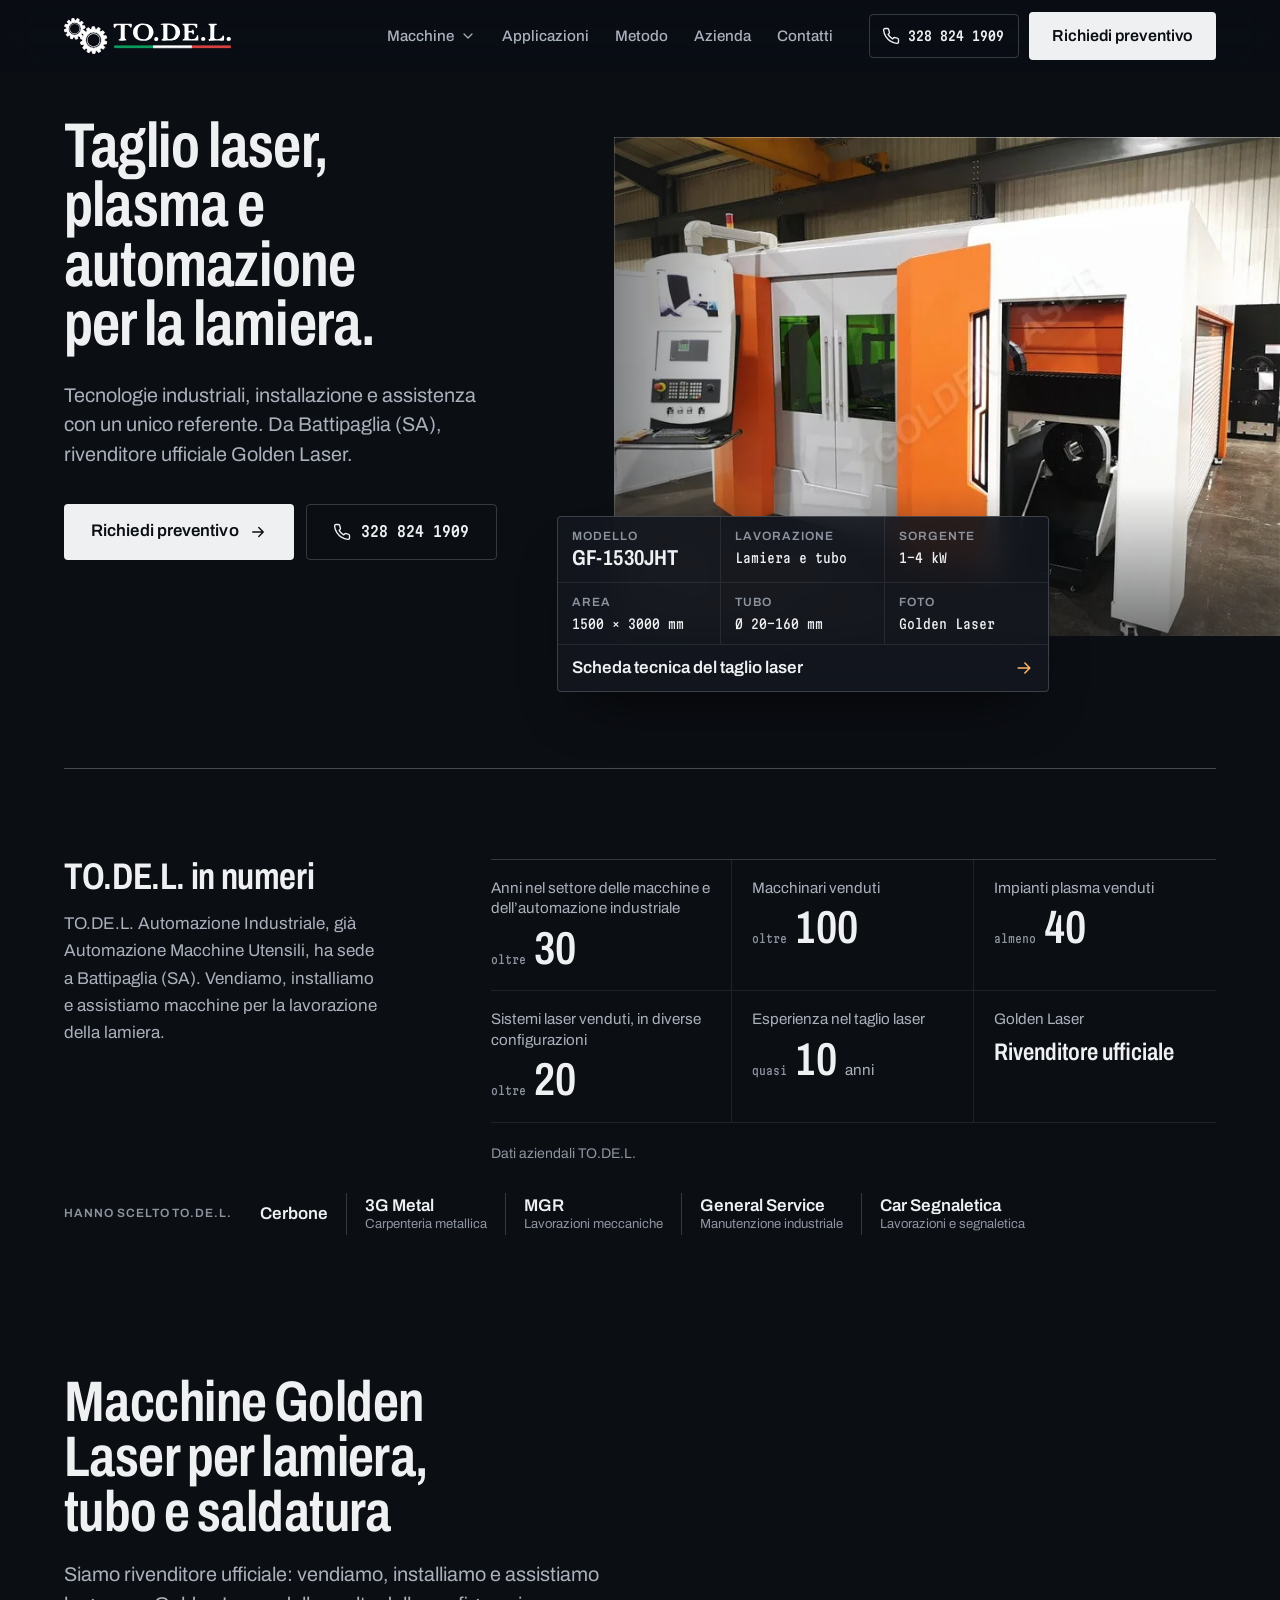
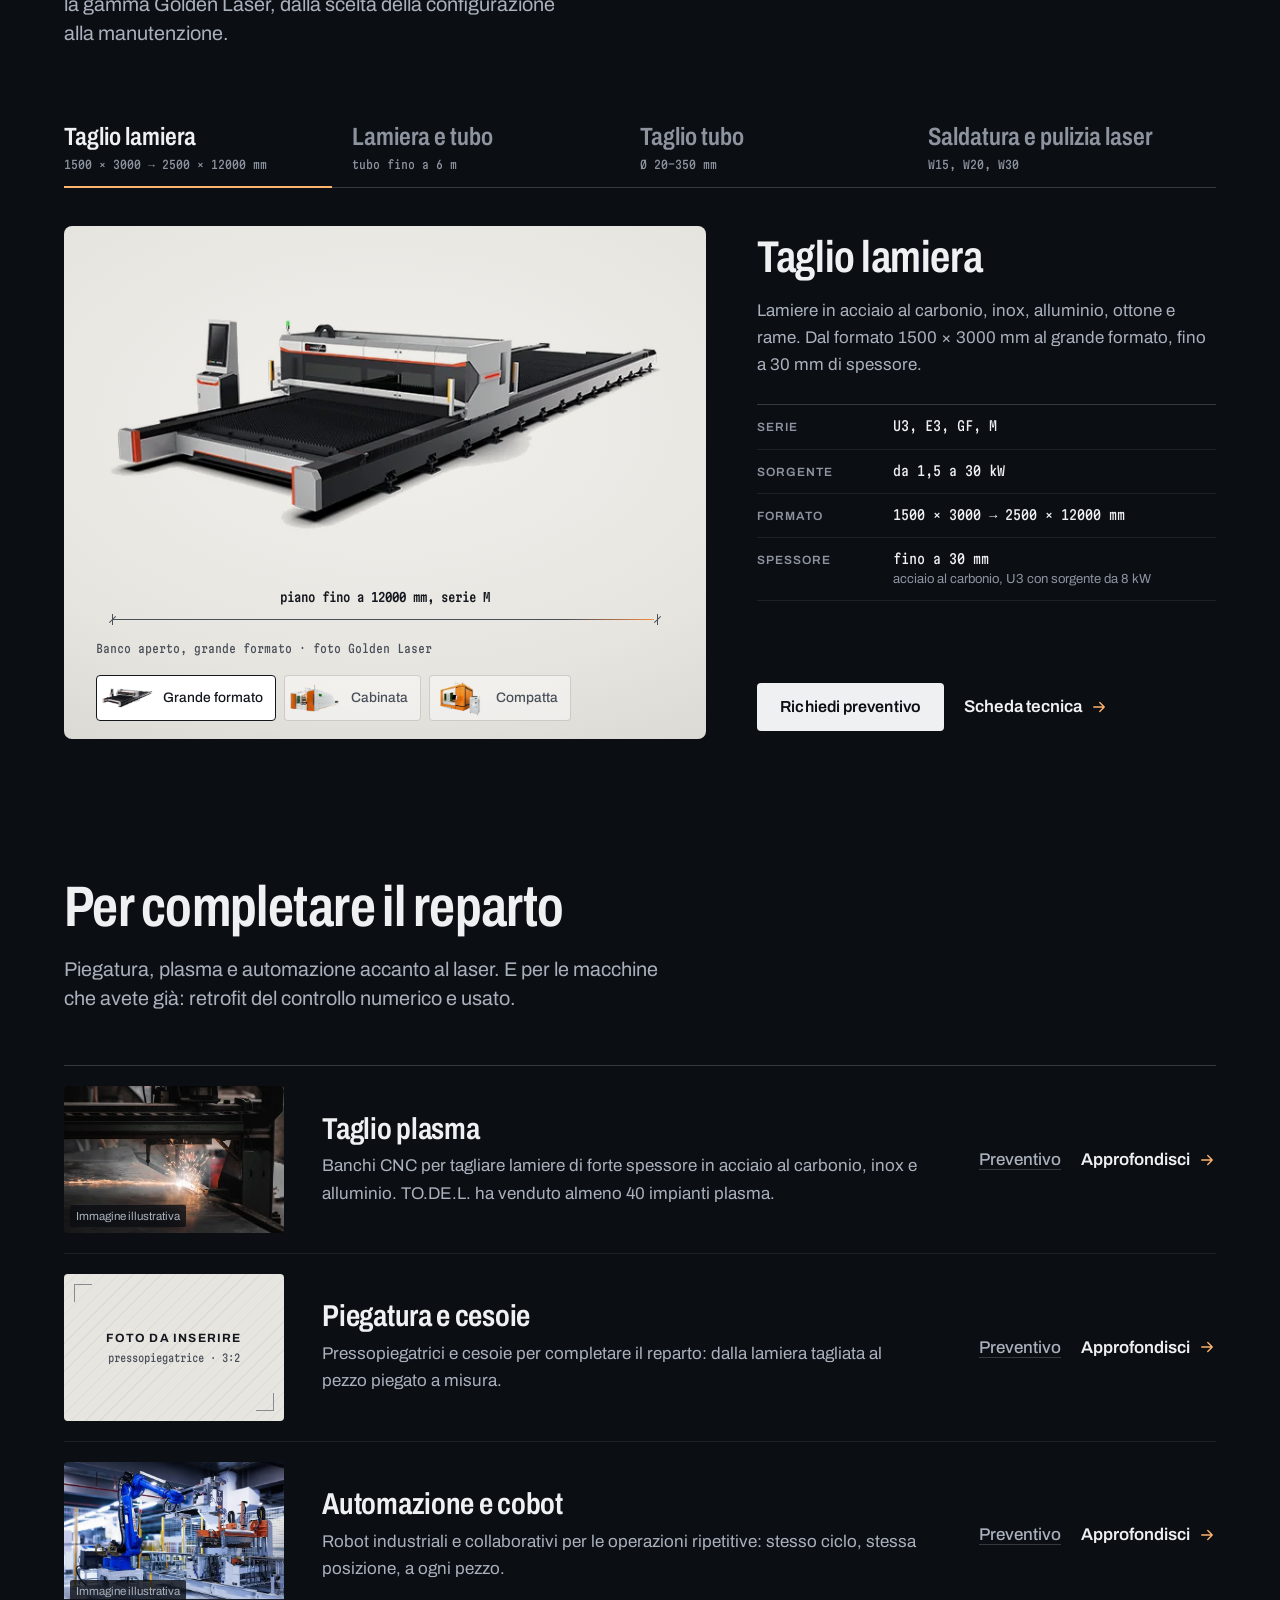
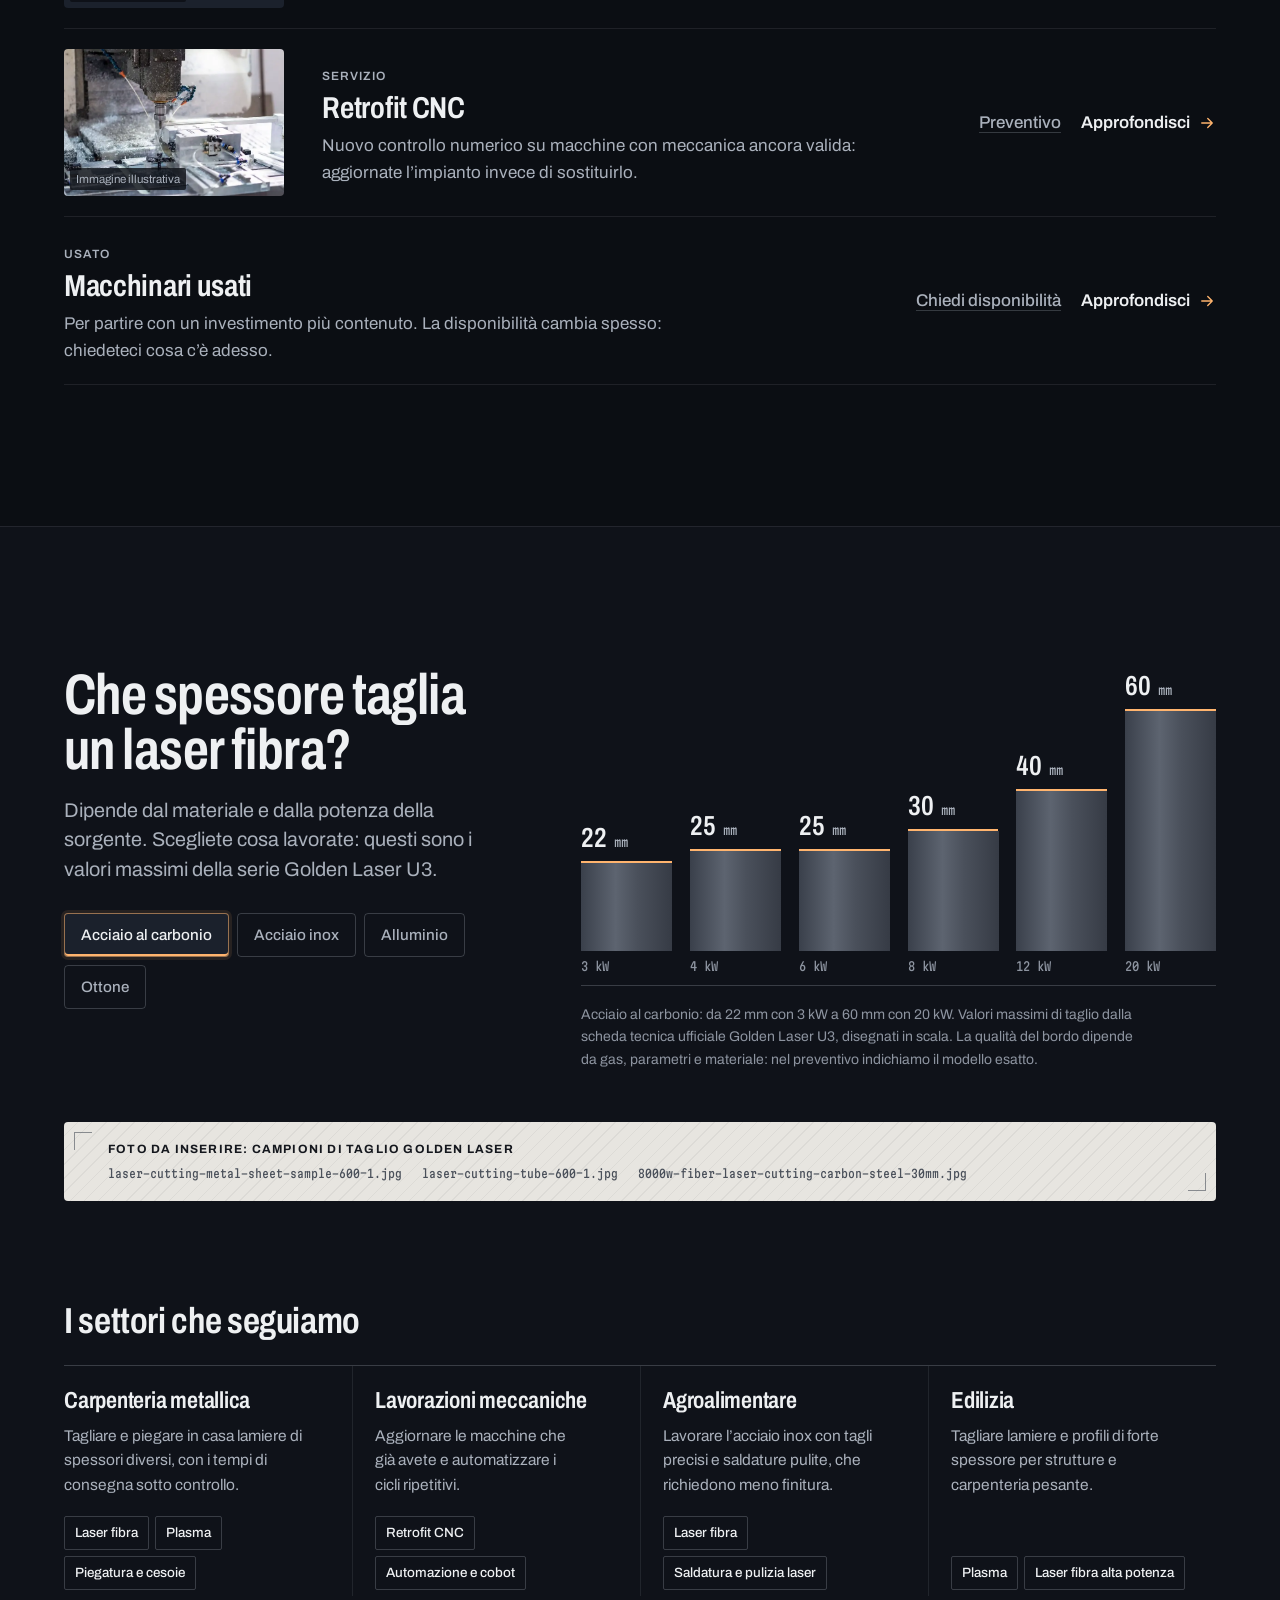
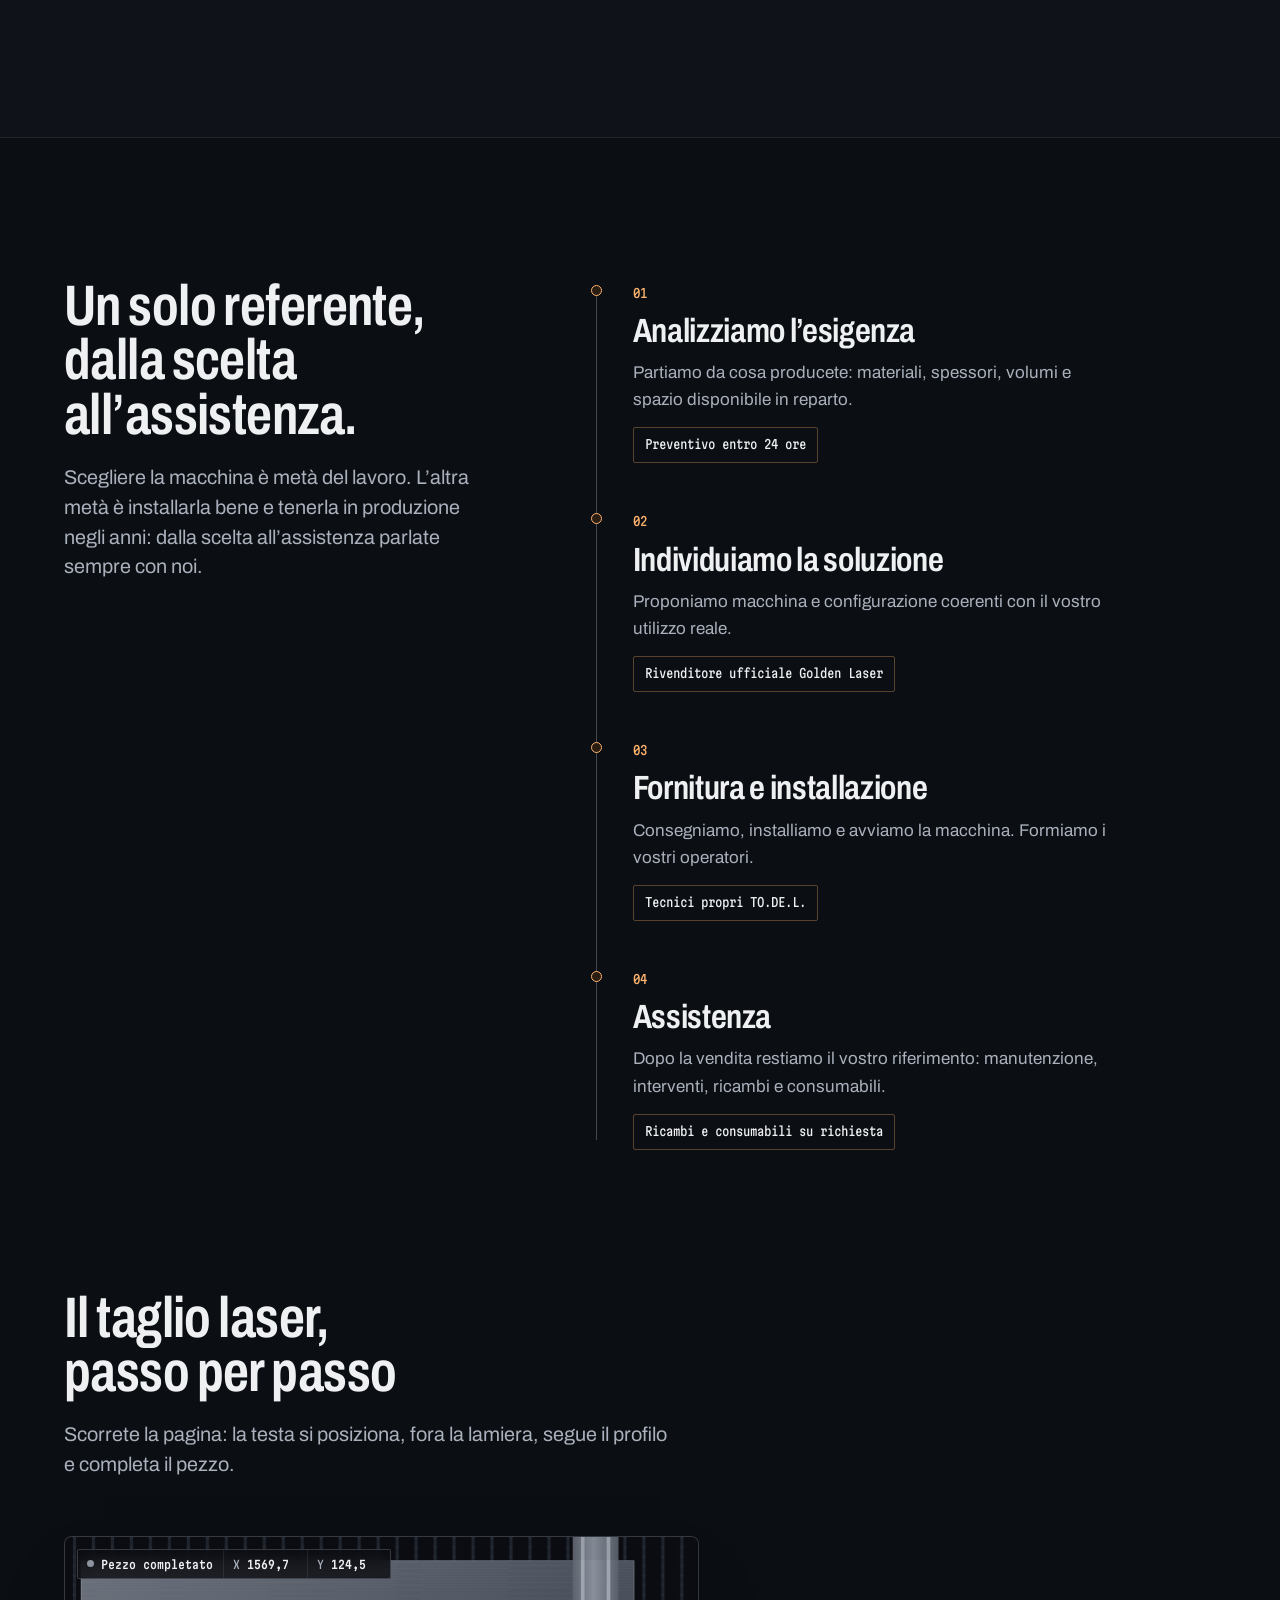
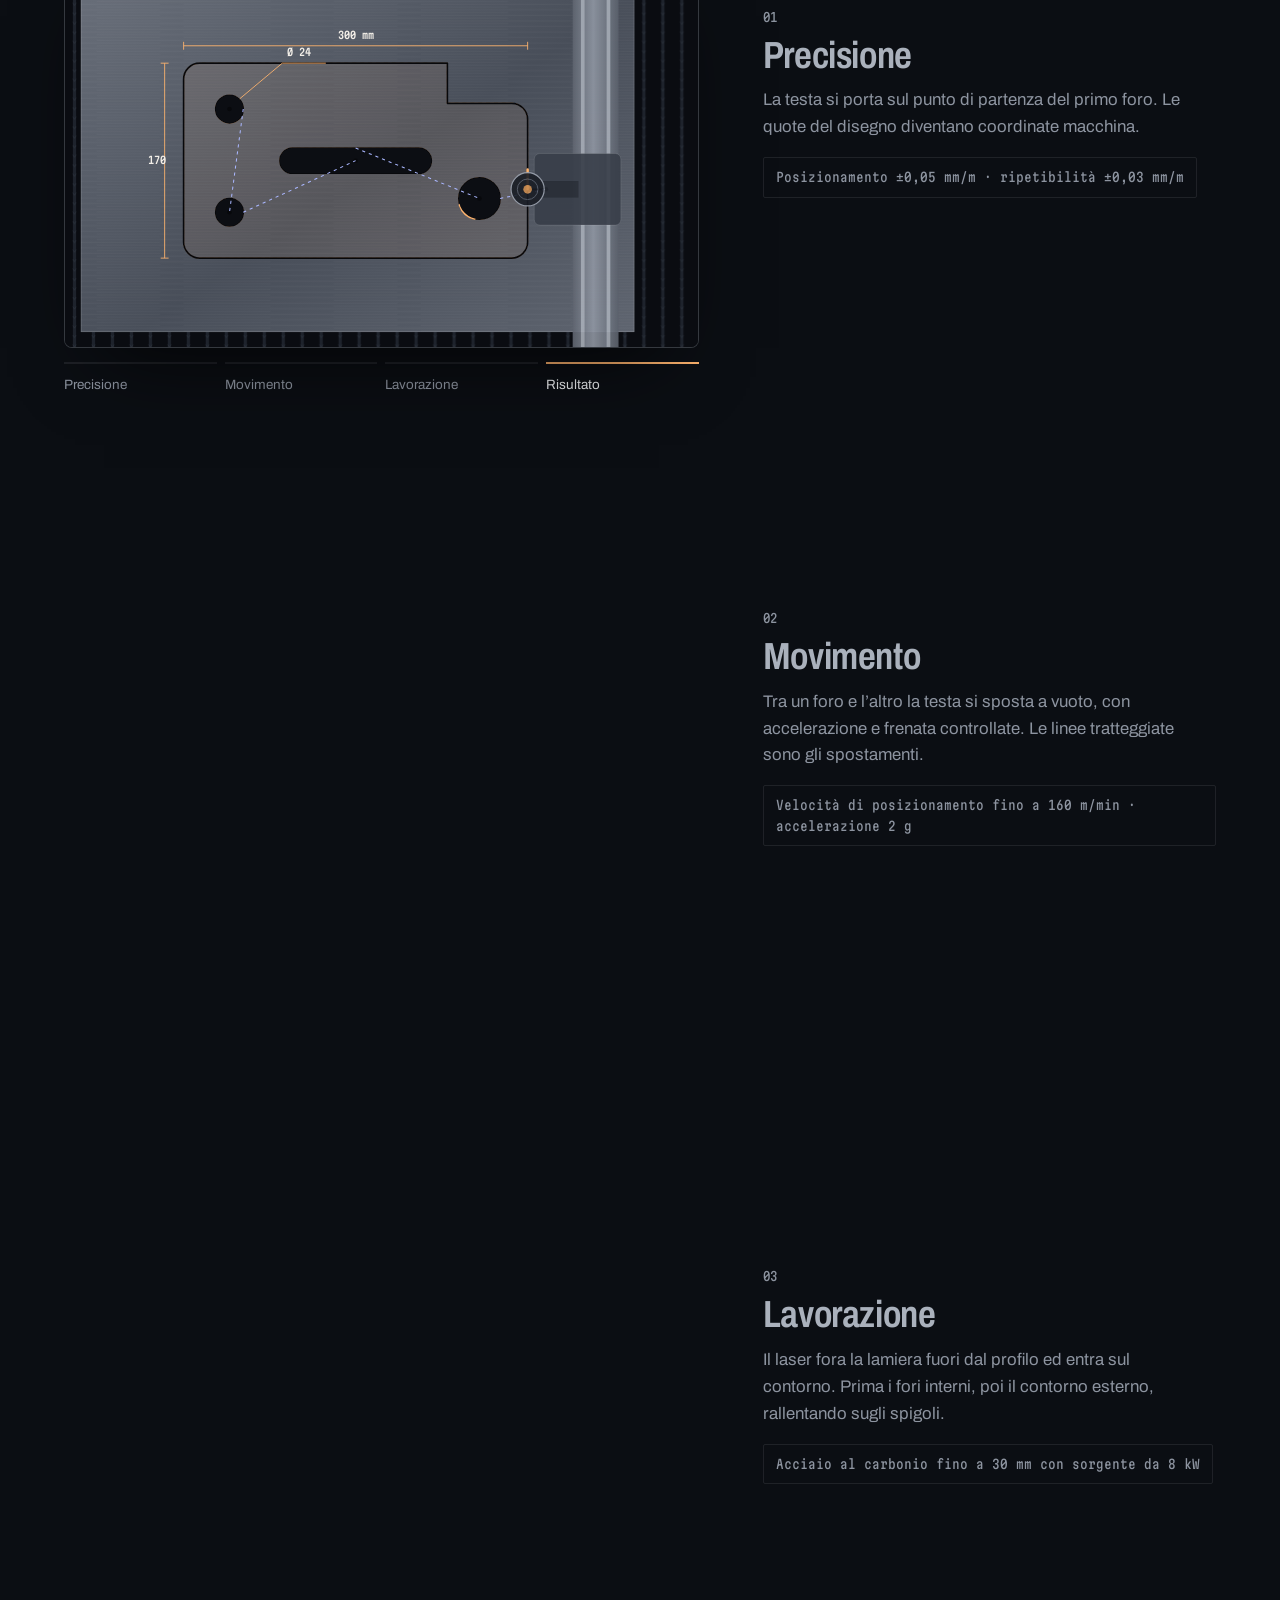
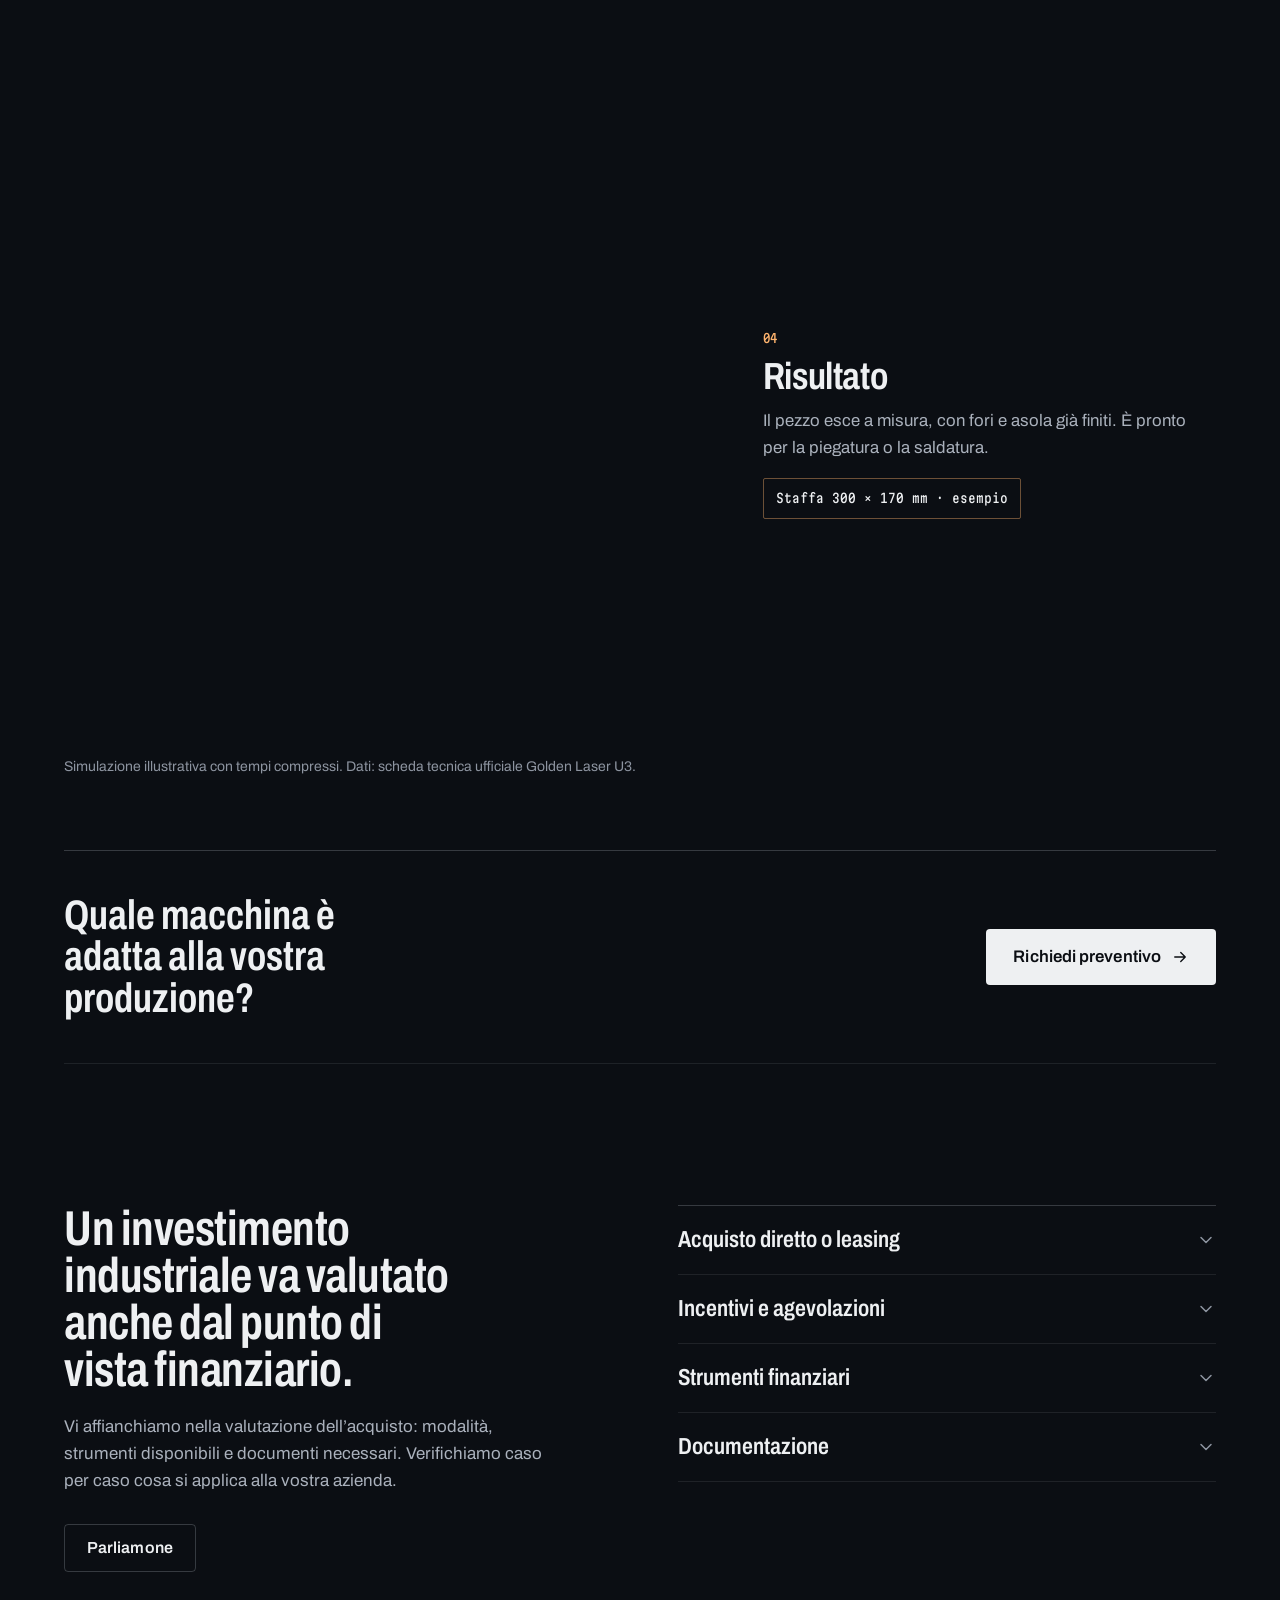
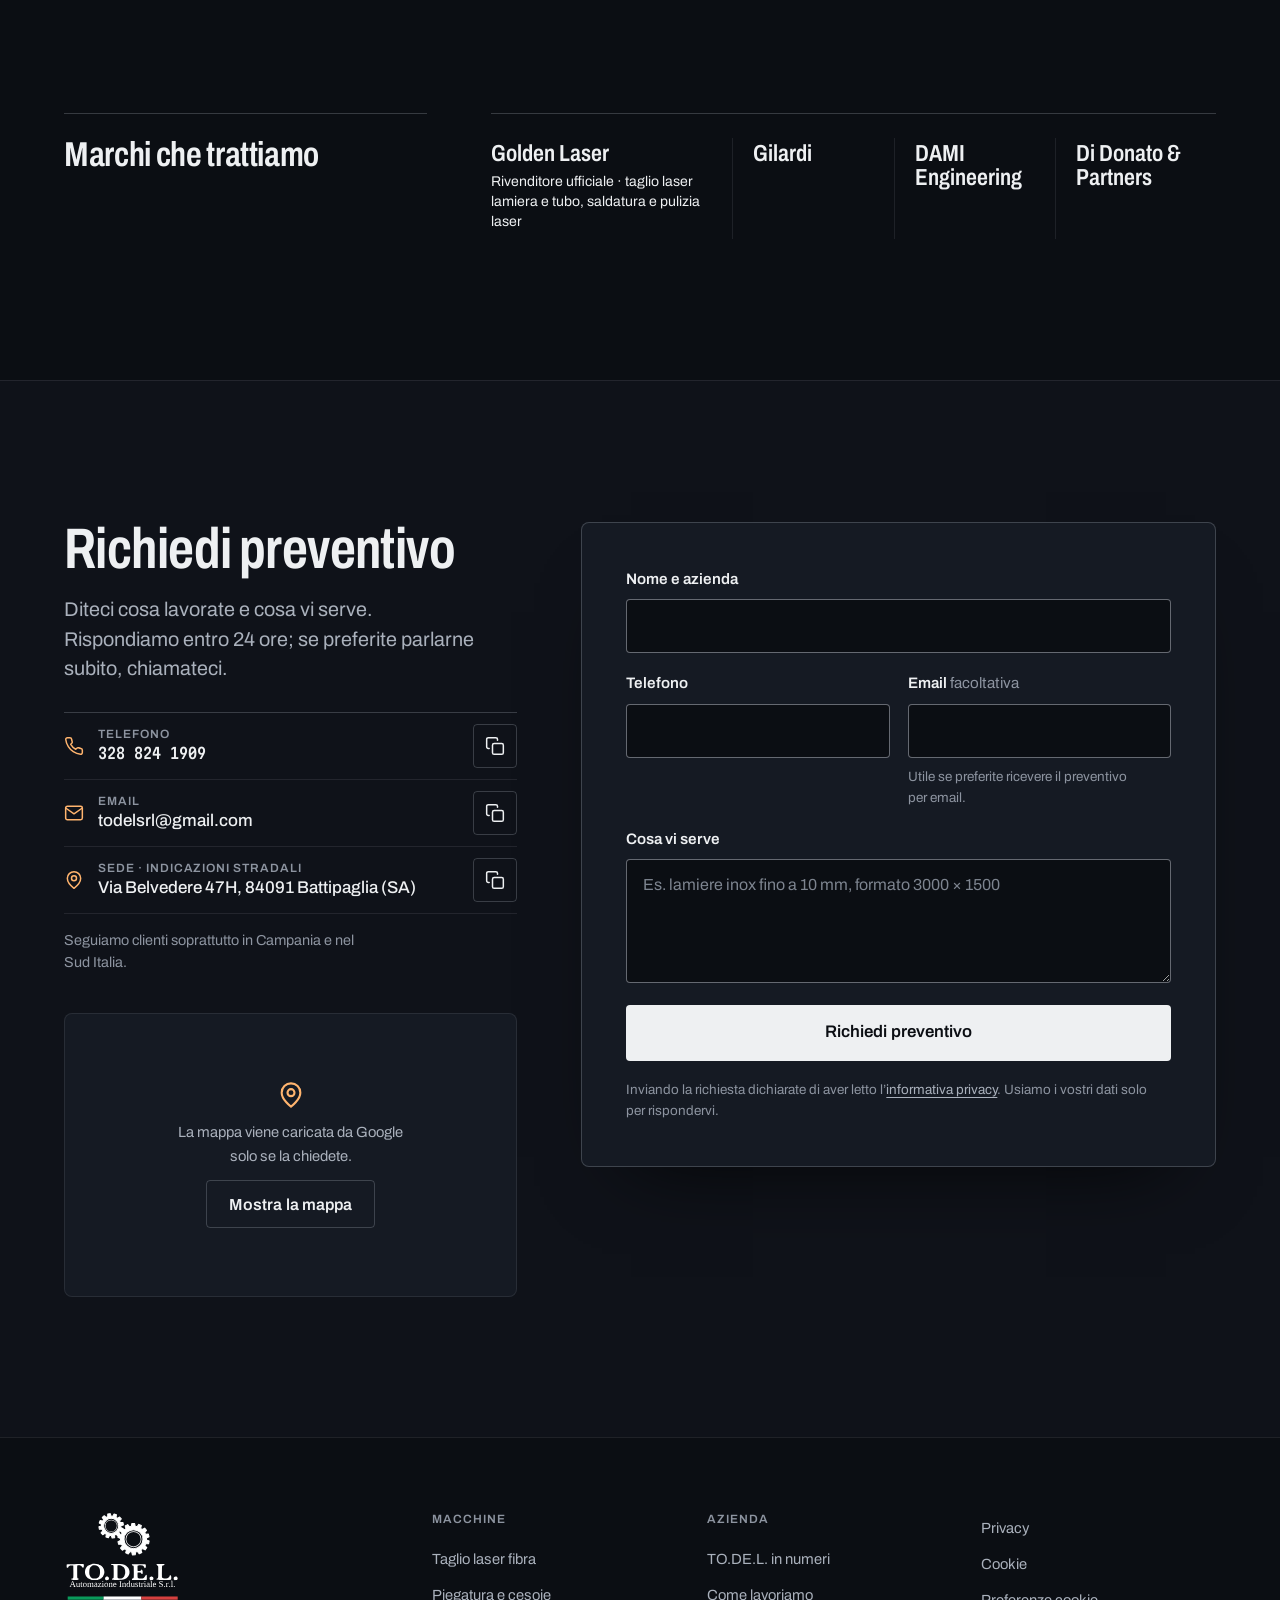
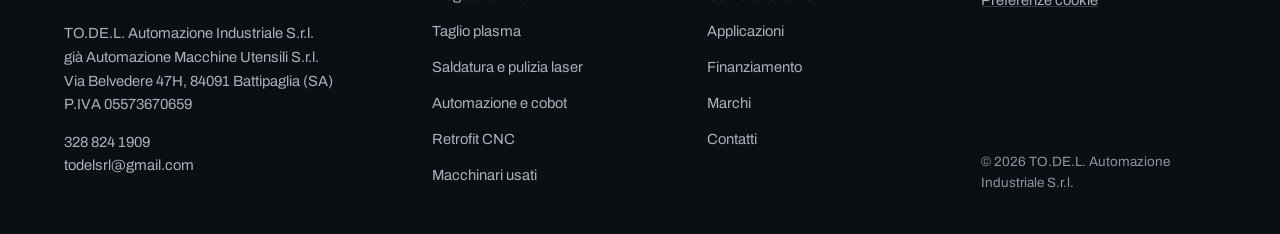
==== commit 95dcaf20: "Sito v4: macchine Golden Laser reali in primo piano Hero con foto della GF-1530JHT (su telefono prim" ====
--- a/sito-v3/public/index.html
+++ b/sito-v3/public/index.html
@@ -2,17 +2,17 @@
 <html lang="it">
 <head>
 <meta charset="utf-8">
-<meta name="viewport" content="width=device-width, initial-scale=1, viewport-fit=cover">
+<meta name="viewport" content="width=device-width, initial-scale=1, viewport-fit=cover, interactive-widget=resizes-content">
 <title>Taglio laser, plasma e automazione per la lamiera | TO.DE.L.</title>
 <meta name="description" content="Taglio laser fibra Golden Laser, plasma, piegatura, saldatura laser, cobot e retrofit CNC. Vendita, installazione e assistenza con tecnici propri da Battipaglia (SA).">
 <!-- DOMINIO: sostituire https://DOMINIO-DA-INSERIRE con lo script scripts/imposta-dominio.mjs prima della pubblicazione -->
 <link rel="canonical" href="https://DOMINIO-DA-INSERIRE/">
-<meta name="theme-color" content="#131b40">
+<meta name="theme-color" content="#0b0e13">
 <meta name="format-detection" content="telephone=no">
 <meta property="og:type" content="website">
 <meta property="og:locale" content="it_IT">
 <meta property="og:site_name" content="TO.DE.L. Automazione Industriale">
-<meta property="og:title" content="TO.DE.L. — Taglio laser, plasma e automazione per la lamiera">
+<meta property="og:title" content="TO.DE.L. | Taglio laser, plasma e automazione per la lamiera">
 <meta property="og:description" content="Tecnologie industriali, installazione e assistenza con un unico referente. Rivenditore ufficiale Golden Laser. Battipaglia (SA).">
 <meta property="og:url" content="https://DOMINIO-DA-INSERIRE/">
 <meta property="og:image" content="https://DOMINIO-DA-INSERIRE/assets/img/og-todel.jpg">
@@ -20,12 +20,12 @@
 <meta property="og:image:height" content="630">
 <meta name="twitter:card" content="summary_large_image">
 <link rel="icon" href="assets/img/favicon.svg" type="image/svg+xml">
-<link rel="preload" href="assets/fonts/inter-latin-wght-normal.woff2" as="font" type="font/woff2" crossorigin>
+<link rel="preload" href="assets/fonts/archivo-var.woff2" as="font" type="font/woff2" crossorigin>
+<link rel="preload" href="assets/img/gl/gf1530jht-officina.webp" as="image" type="image/webp" fetchpriority="high">
 <link rel="stylesheet" href="assets/css/style.css">
 <link rel="modulepreload" href="assets/js/main.js">
 <link rel="modulepreload" href="assets/js/consenso.js">
-<link rel="modulepreload" href="assets/js/taglio.js">
-<script>document.documentElement.classList.add("js");setTimeout(function(){if(!window.todelPronto)document.documentElement.classList.remove("js")},3500);</script>
+<script>(function(d){d.classList.add("js");try{if(!sessionStorage.getItem("todel-taglio")&&!matchMedia("(prefers-reduced-motion: reduce)").matches)d.classList.add("taglio-eroe")}catch(e){}setTimeout(function(){if(!window.todelPronto)d.classList.remove("js","taglio-eroe")},3500)})(document.documentElement);</script>
 <!-- Configurazione: modificare qui i servizi da attivare. Vedi README. -->
 <script type="application/json" id="config">
 {
@@ -130,15 +130,15 @@
             Macchine <svg class="i i--piccola" aria-hidden="true"><use href="#i-giu"/></svg>
           </button>
           <div class="tendina__pannello" id="menu-macchine" data-tendina-pannello hidden>
-            <p class="tendina__gruppo">Tecnologia principale</p>
+            <p class="tendina__gruppo">Golden Laser · rivenditore ufficiale</p>
             <ul>
-              <li><a href="#taglio-laser-fibra" data-apri="taglio-laser-fibra">Taglio laser fibra <span>Golden Laser · lamiera e tubo</span></a></li>
+              <li><a href="#taglio-laser-fibra" data-apri="taglio-laser-fibra">Taglio laser fibra <span>lamiera, lamiera e tubo, tubo</span></a></li>
+              <li><a href="#saldatura-e-pulizia-laser" data-apri="saldatura-e-pulizia-laser">Saldatura e pulizia laser <span>saldatrici portatili serie W</span></a></li>
             </ul>
             <p class="tendina__gruppo">Tecnologie complementari</p>
             <ul>
               <li><a href="#piegatura-e-cesoie" data-apri="piegatura-e-cesoie">Piegatura e cesoie</a></li>
               <li><a href="#taglio-plasma" data-apri="taglio-plasma">Taglio plasma</a></li>
-              <li><a href="#saldatura-e-pulizia-laser" data-apri="saldatura-e-pulizia-laser">Saldatura e pulizia laser</a></li>
               <li><a href="#automazione-e-cobot" data-apri="automazione-e-cobot">Automazione e cobot</a></li>
             </ul>
             <p class="tendina__gruppo">Servizi e usato</p>
@@ -148,8 +148,8 @@
             </ul>
           </div>
         </li>
-        <li><a class="nav__link" href="#settori">Settori</a></li>
-        <li><a class="nav__link" href="#perche">Perché TO.DE.L.</a></li>
+        <li><a class="nav__link" href="#applicazioni">Applicazioni</a></li>
+        <li><a class="nav__link" href="#metodo">Metodo</a></li>
         <li><a class="nav__link" href="#azienda">Azienda</a></li>
         <li><a class="nav__link" href="#contatti">Contatti</a></li>
       </ul>
@@ -182,8 +182,8 @@
       <li><a href="#macchinari-usati" data-apri="macchinari-usati">Macchinari usati</a></li>
     </ul>
     <ul class="cassetto__voci">
-      <li><a href="#settori">Settori</a></li>
-      <li><a href="#perche">Perché TO.DE.L.</a></li>
+      <li><a href="#applicazioni">Applicazioni</a></li>
+      <li><a href="#metodo">Metodo</a></li>
       <li><a href="#azienda">Azienda</a></li>
       <li><a href="#finanziamento">Finanziamento</a></li>
       <li><a href="#contatti">Contatti</a></li>
@@ -197,379 +197,391 @@
 
 <main id="contenuto">
 
-  <!-- 2. HERO -->
+  <!-- HERO: la macchina reale. Il riquadro viene "tagliato" dalla lamiera alla prima visita (main.js) -->
   <section class="eroe" id="inizio" aria-labelledby="titolo">
-    <div class="contenitore eroe__griglia">
+    <div class="eroe__corpo">
       <div class="eroe__testo">
-        <p class="eroe__sede entra" style="--i:0">TO.DE.L. Automazione Industriale · Battipaglia (SA)</p>
-        <h1 id="titolo" class="entra" style="--i:1">Taglio laser, plasma e automazione per la lavorazione della lamiera.</h1>
-        <p class="eroe__sotto entra" style="--i:2">Tecnologie industriali, installazione e assistenza con un unico referente.</p>
-        <ul class="prove entra" style="--i:3" aria-label="In sintesi">
-          <li><strong>Oltre 30 anni</strong> nel settore</li>
-          <li><strong>Oltre 100</strong> macchinari venduti</li>
-          <li><strong>Rivenditore ufficiale</strong> Golden Laser</li>
-        </ul>
-        <div class="eroe__azioni entra" style="--i:4">
-          <a class="tasto tasto--primario tasto--grande" href="#contatti" data-cta="hero">Richiedi preventivo <svg class="i" aria-hidden="true"><use href="#i-freccia"/></svg></a>
-          <a class="tasto tasto--secondario tasto--grande" href="#soluzioni">Scopri le macchine</a>
-        </div>
-      </div>
-
-      <figure class="eroe__visuale entra-visuale" data-eroe-media>
-        <div class="sim sim--eroe" data-sim="eroe" data-sim-modo="ciclo" data-etichetta="Simulazione vista dall'alto: il portale e la testa laser si spostano sulla lamiera, forano fuori dal profilo, tagliano prima i fori interni e poi il contorno esterno di una staffa e di una flangia.">
-          <div class="sim__hud" aria-hidden="true">
-            <span class="sim__stato" data-lettura-stato>Pronto</span>
-            <span class="sim__coord">X <b data-lettura-x>0,0</b></span>
-            <span class="sim__coord">Y <b data-lettura-y>0,0</b></span>
-          </div>
-          <div class="sim__dati" aria-hidden="true">
-            <p>Riferimento: Golden Laser U3, sorgente 8 kW</p>
-            <p>Acciaio al carbonio fino a 30 mm · inox 20 mm · alluminio 18 mm</p>
-          </div>
-          <a class="sim__link" href="#taglio-laser-fibra" data-apri="taglio-laser-fibra" data-origine="hero-visuale"><span class="sr">Approfondisci il taglio laser fibra</span></a>
-        </div>
-        <figcaption class="eroe__didascalia">
-          <span>Simulazione del ciclo: foratura, fori interni, contorno esterno.</span>
-          <button class="tasto-pausa" type="button" data-sim-pausa aria-pressed="false">
-            <svg class="i" aria-hidden="true"><use href="#i-pausa"/></svg><span data-sim-pausa-testo>Pausa</span>
-          </button>
+        <h1 id="titolo" class="entra" style="--i:0">Taglio laser, plasma e automazione per la lamiera.</h1>
+        <p class="eroe__sotto entra" style="--i:1">Tecnologie industriali, installazione e assistenza con un unico referente. Da Battipaglia (SA), rivenditore ufficiale Golden Laser.</p>
+        <div class="eroe__azioni entra" style="--i:2">
+          <a class="tasto tasto--primario tasto--grande" href="#contatti" data-cta="hero">Richiedi preventivo <svg class="i i--freccia" aria-hidden="true"><use href="#i-freccia"/></svg></a>
+          <a class="tasto tasto--secondario tasto--grande eroe__tel" href="tel:+393288241909" data-traccia="click_telefono" data-origine="hero"><svg class="i" aria-hidden="true"><use href="#i-telefono"/></svg>328 824 1909</a>
+        </div>
+      </div>
+
+      <figure class="eroe__foto" data-eroe-media>
+        <div class="eroe__inquadratura" data-taglio-eroe>
+          <picture>
+            <source type="image/webp" srcset="assets/img/gl/gf1530jht-officina.webp">
+            <img src="assets/img/gl/gf1530jht-officina.jpg" alt="Golden Laser GF-1530JHT per lamiera e tubo in un capannone: pannello di controllo a sinistra, portelli arancioni aperti e mandrino del tubo visibile" width="750" height="562" fetchpriority="high" decoding="async">
+          </picture>
+        </div>
+        <figcaption class="cartiglio-tecnico eroe__cartiglio entra-visuale">
+          <dl>
+            <div class="cartiglio-tecnico__titolo"><dt>Modello</dt><dd>GF-1530JHT</dd></div>
+            <div><dt>Lavorazione</dt><dd>Lamiera e tubo</dd></div>
+            <div><dt>Sorgente</dt><dd>1-4 kW</dd></div>
+            <div><dt>Area</dt><dd>1500 × 3000 mm</dd></div>
+            <div><dt>Tubo</dt><dd>Ø 20-160 mm</dd></div>
+            <div><dt>Foto</dt><dd>Golden Laser</dd></div>
+          </dl>
+          <a class="cartiglio-tecnico__link" href="#taglio-laser-fibra" data-apri="taglio-laser-fibra" data-origine="hero-cartiglio">Scheda tecnica del taglio laser <svg class="i" aria-hidden="true"><use href="#i-freccia"/></svg></a>
         </figcaption>
       </figure>
     </div>
+    <div class="contenitore"><div class="linea-taglio eroe__linea" data-linea-taglio aria-hidden="true"><span></span></div></div>
   </section>
 
-  <!-- 3. TRUST / SOCIAL PROOF -->
-  <section class="clienti" id="clienti" aria-labelledby="titolo-clienti">
-    <div class="contenitore clienti__fila">
-      <h2 id="titolo-clienti" class="clienti__titolo">Hanno scelto TO.DE.L.</h2>
-      <ul class="clienti__lista">
-        <li><strong>Cerbone</strong></li>
-        <li><strong>3G Metal</strong><span>Carpenteria metallica</span></li>
-        <li><strong>MGR</strong><span>Lavorazioni meccaniche</span></li>
-        <li><strong>General Service</strong><span>Manutenzione industriale</span></li>
-        <li><strong>Car Segnaletica</strong><span>Lavorazioni e segnaletica</span></li>
-      </ul>
+  <!-- AZIENDA: i numeri verificati, come una distinta -->
+  <section class="azienda" id="azienda" aria-labelledby="titolo-azienda">
+    <div class="contenitore">
+      <div class="azienda__griglia">
+        <div class="azienda__testa">
+          <h2 id="titolo-azienda">TO.DE.L. in numeri</h2>
+          <p>TO.DE.L. Automazione Industriale, già Automazione Macchine Utensili, ha sede a Battipaglia (SA). Vendiamo, installiamo e assistiamo macchine per la lavorazione della lamiera.</p>
+        </div>
+        <div>
+          <dl class="distinta">
+            <div><dt>Anni nel settore delle macchine e dell’automazione industriale</dt><dd><span class="distinta__pre">oltre</span><span class="distinta__n">30</span></dd></div>
+            <div><dt>Macchinari venduti</dt><dd><span class="distinta__pre">oltre</span><span class="distinta__n">100</span></dd></div>
+            <div><dt>Impianti plasma venduti</dt><dd><span class="distinta__pre">almeno</span><span class="distinta__n">40</span></dd></div>
+            <div><dt>Sistemi laser venduti, in diverse configurazioni</dt><dd><span class="distinta__pre">oltre</span><span class="distinta__n">20</span></dd></div>
+            <div><dt>Esperienza nel taglio laser</dt><dd><span class="distinta__pre">quasi</span><span class="distinta__n">10</span><span class="distinta__u">anni</span></dd></div>
+            <div><dt>Golden Laser</dt><dd><span class="distinta__marchio">Rivenditore ufficiale</span></dd></div>
+          </dl>
+          <p class="nota">Dati aziendali TO.DE.L.</p>
+        </div>
+      </div>
+      <div class="clienti" id="clienti">
+        <h2 class="clienti__titolo">Hanno scelto TO.DE.L.</h2>
+        <ul class="clienti__lista">
+          <li><strong>Cerbone</strong></li>
+          <li><strong>3G Metal</strong><span>Carpenteria metallica</span></li>
+          <li><strong>MGR</strong><span>Lavorazioni meccaniche</span></li>
+          <li><strong>General Service</strong><span>Manutenzione industriale</span></li>
+          <li><strong>Car Segnaletica</strong><span>Lavorazioni e segnaletica</span></li>
+        </ul>
+      </div>
     </div>
   </section>
 
-  <!-- 4. PERCHÉ TO.DE.L. -->
-  <section class="sezione" id="perche" aria-labelledby="titolo-perche">
+  <!-- MACCHINE GOLDEN LASER: una lastra da catalogo per famiglia. Su computer diventano schede (main.js) -->
+  <section class="sezione" id="macchine" aria-labelledby="titolo-macchine">
     <div class="contenitore">
-      <div class="cartiglio" data-rivela><span>01</span>Perché TO.DE.L.</div>
-      <div class="perche">
-        <div class="perche__testa" data-rivela>
-          <h2 id="titolo-perche">Tecnologia industriale. Esperienza. Assistenza.</h2>
-          <p>Scegliere la macchina è metà del lavoro. L’altra metà è installarla bene e tenerla in produzione negli anni.</p>
-          <a class="tasto tasto--primario" href="#contatti" data-cta="perche">Richiedi preventivo <svg class="i" aria-hidden="true"><use href="#i-freccia"/></svg></a>
-        </div>
-        <ol class="punti">
-          <li data-rivela style="--i:0"><span class="punti__n">01</span><div><h3>Un solo referente</h3><p>Dalla scelta della macchina all’installazione e all’assistenza parlate sempre con noi.</p></div></li>
-          <li data-rivela style="--i:1"><span class="punti__n">02</span><div><h3>Tecnici propri</h3><p>Installazione, formazione degli operatori, manutenzione e ricambi: se ne occupano i nostri tecnici.</p></div></li>
-          <li data-rivela style="--i:2"><span class="punti__n">03</span><div><h3>Rivenditore ufficiale Golden Laser</h3><p>Vendiamo e assistiamo la gamma Golden Laser: taglio di lamiera e tubo, saldatura e pulizia laser.</p></div></li>
-          <li data-rivela style="--i:3"><span class="punti__n">04</span><div><h3>Preventivo entro 24 ore</h3><p>Diteci cosa producete e cosa vi serve: entro 24 ore avete una risposta concreta.</p></div></li>
-        </ol>
+      <header class="testa-sezione">
+        <h2 id="titolo-macchine">Macchine Golden Laser per lamiera, tubo e saldatura</h2>
+        <p>Siamo rivenditore ufficiale: vendiamo, installiamo e assistiamo la gamma Golden Laser, dalla scelta della configurazione alla manutenzione.</p>
+      </header>
+
+      <div class="famiglie" data-famiglie>
+        <section class="famiglia" id="famiglia-lamiera" data-famiglia data-breve="1500 × 3000 → 2500 × 12000 mm" aria-labelledby="fam-lamiera">
+          <div class="famiglia__lastra" data-faro>
+            <figure class="famiglia__foto" data-galleria>
+              <img src="assets/img/gl/lamiera-grande-formato.webp" alt="Golden Laser per lamiera: banco aperto di grande formato con portale e cabina di controllo" width="600" height="237" loading="lazy" decoding="async" data-galleria-img>
+            </figure>
+            <div class="quota famiglia__quota" aria-hidden="true">
+              <span class="quota__valore">piano fino a 12000 mm, serie M</span>
+              <span class="quota__asse"><span class="linea-taglio" data-linea-taglio><span></span></span><span class="quota__tratto quota__tratto--a"></span><span class="quota__tratto quota__tratto--b"></span></span>
+            </div>
+            <p class="famiglia__didascalia" data-galleria-didascalia>Banco aperto, grande formato · foto Golden Laser</p>
+            <ul class="varianti" aria-label="Configurazioni per lamiera">
+              <li><button type="button" class="variante" aria-pressed="true" data-src="assets/img/gl/lamiera-grande-formato.webp" data-w="600" data-h="237" data-alt="Golden Laser per lamiera: banco aperto di grande formato con portale e cabina di controllo" data-didascalia="Banco aperto, grande formato · foto Golden Laser"><img src="assets/img/gl/lamiera-grande-formato.webp" alt="" width="600" height="237" loading="lazy" decoding="async">Grande formato</button></li>
+              <li><button type="button" class="variante" aria-pressed="false" data-src="assets/img/gl/lamiera-cabinata.webp" data-w="559" data-h="306" data-alt="Golden Laser per lamiera: macchina cabinata con portelli arancioni e pannello di controllo orientabile" data-didascalia="Cabinata, con piano di scambio · foto Golden Laser"><img src="assets/img/gl/lamiera-cabinata.webp" alt="" width="559" height="306" loading="lazy" decoding="async">Cabinata</button></li>
+              <li><button type="button" class="variante" aria-pressed="false" data-src="assets/img/gl/lamiera-compatta.webp" data-w="470" data-h="399" data-alt="Golden Laser per lamiera: macchina compatta cabinata arancione con refrigeratore" data-didascalia="Compatta, cabinata · foto Golden Laser"><img src="assets/img/gl/lamiera-compatta.webp" alt="" width="470" height="399" loading="lazy" decoding="async">Compatta</button></li>
+            </ul>
+          </div>
+          <div class="famiglia__scheda">
+            <h3 id="fam-lamiera" style="--i:0">Taglio lamiera</h3>
+            <p class="famiglia__uso" style="--i:1">Lamiere in acciaio al carbonio, inox, alluminio, ottone e rame. Dal formato 1500 × 3000 mm al grande formato, fino a 30 mm di spessore.</p>
+            <dl class="dati" style="--i:2">
+              <div><dt>Serie</dt><dd>U3, E3, GF, M</dd></div>
+              <div><dt>Sorgente</dt><dd>da 1,5 a 30 kW</dd></div>
+              <div><dt>Formato</dt><dd>1500 × 3000 → 2500 × 12000 mm</dd></div>
+              <div><dt>Spessore</dt><dd>fino a 30 mm<small>acciaio al carbonio, U3 con sorgente da 8 kW</small></dd></div>
+            </dl>
+            <div class="famiglia__azioni" style="--i:3">
+              <a class="tasto tasto--primario" href="#contatti" data-prefill="Taglio laser fibra" data-cta="macchine-lamiera">Richiedi preventivo</a>
+              <a class="link-freccia" href="#taglio-laser-fibra" data-apri="taglio-laser-fibra" data-origine="macchine-lamiera">Scheda tecnica <svg class="i" aria-hidden="true"><use href="#i-freccia"/></svg></a>
+            </div>
+          </div>
+        </section>
+
+        <section class="famiglia" id="famiglia-lamiera-tubo" data-famiglia data-breve="tubo fino a 6 m" aria-labelledby="fam-lamiera-tubo">
+          <div class="famiglia__lastra" data-faro>
+            <figure class="famiglia__foto" data-galleria>
+              <img src="assets/img/gl/lamiera-tubo-aperta.webp" alt="Golden Laser per lamiera e tubo: banco aperto con mandrino rotante per i tubi sul lato" width="598" height="264" loading="lazy" decoding="async" data-galleria-img>
+            </figure>
+            <div class="quota famiglia__quota" aria-hidden="true">
+              <span class="quota__valore">tubo fino a 6000 mm</span>
+              <span class="quota__asse"><span class="linea-taglio" data-linea-taglio><span></span></span><span class="quota__tratto quota__tratto--a"></span><span class="quota__tratto quota__tratto--b"></span></span>
+            </div>
+            <p class="famiglia__didascalia" data-galleria-didascalia>Banco aperto con mandrino per tubi · foto Golden Laser</p>
+            <ul class="varianti" aria-label="Configurazioni per lamiera e tubo">
+              <li><button type="button" class="variante" aria-pressed="true" data-src="assets/img/gl/lamiera-tubo-aperta.webp" data-w="598" data-h="264" data-alt="Golden Laser per lamiera e tubo: banco aperto con mandrino rotante per i tubi sul lato" data-didascalia="Banco aperto con mandrino per tubi · foto Golden Laser"><img src="assets/img/gl/lamiera-tubo-aperta.webp" alt="" width="598" height="264" loading="lazy" decoding="async">Aperta</button></li>
+              <li><button type="button" class="variante" aria-pressed="false" data-src="assets/img/gl/lamiera-tubo-cabinata.webp" data-w="587" data-h="334" data-alt="Golden Laser per lamiera e tubo: macchina cabinata con serranda laterale e mandrino del tubo" data-didascalia="Cabinata, con mandrino per tubi · foto Golden Laser"><img src="assets/img/gl/lamiera-tubo-cabinata.webp" alt="" width="587" height="334" loading="lazy" decoding="async">Cabinata</button></li>
+              <li><button type="button" class="variante is-foto" aria-pressed="false" data-foto data-src="assets/img/gl/gf1530jht-fronte.webp" data-w="750" data-h="562" data-alt="Golden Laser GF-1530JHT in un capannone, vista frontale con pannello di controllo e portelli aperti" data-didascalia="GF-1530JHT in officina · foto Golden Laser"><img src="assets/img/gl/gf1530jht-fronte.webp" alt="" width="750" height="562" loading="lazy" decoding="async">GF-1530JHT</button></li>
+            </ul>
+          </div>
+          <div class="famiglia__scheda">
+            <h3 id="fam-lamiera-tubo" style="--i:0">Lamiera e tubo</h3>
+            <p class="famiglia__uso" style="--i:1">Lamiere, tubi tondi e quadri sulla stessa macchina: un solo impianto per carpenteria e strutture.</p>
+            <dl class="dati" style="--i:2">
+              <div><dt>Modelli</dt><dd>E3t Plus, GF-1530JHT</dd></div>
+              <div><dt>Sorgente</dt><dd>da 1 a 4 kW</dd></div>
+              <div><dt>Lamiera</dt><dd>da 1500 × 3000 mm</dd></div>
+              <div><dt>Tubo</dt><dd>Ø 20-200 mm · fino a 6 m<small>Ø 20-160 mm sulla GF-1530JHT</small></dd></div>
+            </dl>
+            <div class="famiglia__azioni" style="--i:3">
+              <a class="tasto tasto--primario" href="#contatti" data-prefill="Taglio laser fibra" data-cta="macchine-lamiera-tubo">Richiedi preventivo</a>
+              <a class="link-freccia" href="#taglio-laser-fibra" data-apri="taglio-laser-fibra" data-origine="macchine-lamiera-tubo">Scheda tecnica <svg class="i" aria-hidden="true"><use href="#i-freccia"/></svg></a>
+            </div>
+          </div>
+        </section>
+
+        <section class="famiglia" id="famiglia-tubo" data-famiglia data-breve="Ø 20-350 mm" aria-labelledby="fam-tubo">
+          <div class="famiglia__lastra" data-faro>
+            <figure class="famiglia__foto" data-galleria>
+              <img src="assets/img/gl/tubo-3d-5assi.webp" alt="Golden Laser per tubi 3D a 5 assi, serie i25A-3D / i35A-3D: linea cabinata con carico e scarico laterali" width="573" height="182" loading="lazy" decoding="async" data-galleria-img>
+            </figure>
+            <div class="quota famiglia__quota" aria-hidden="true">
+              <span class="quota__valore">Ø 20-350 mm</span>
+              <span class="quota__asse"><span class="linea-taglio" data-linea-taglio><span></span></span><span class="quota__tratto quota__tratto--a"></span><span class="quota__tratto quota__tratto--b"></span></span>
+            </div>
+            <p class="famiglia__didascalia" data-galleria-didascalia>Tubo 3D a 5 assi, serie i25A-3D / i35A-3D · foto Golden Laser</p>
+            <ul class="varianti" aria-label="Configurazioni per tubo">
+              <li><button type="button" class="variante" aria-pressed="true" data-src="assets/img/gl/tubo-3d-5assi.webp" data-w="573" data-h="182" data-alt="Golden Laser per tubi 3D a 5 assi, serie i25A-3D / i35A-3D: linea cabinata con carico e scarico laterali" data-didascalia="Tubo 3D a 5 assi, serie i25A-3D / i35A-3D · foto Golden Laser"><img src="assets/img/gl/tubo-3d-5assi.webp" alt="" width="573" height="182" loading="lazy" decoding="async">3D a 5 assi</button></li>
+              <li><button type="button" class="variante" aria-pressed="false" data-src="assets/img/gl/tubo-s12r.webp" data-w="525" data-h="144" data-alt="Golden Laser S12R per tubi tondi, con caricatore a sinistra e testa di taglio cabinata a destra" data-didascalia="S12R, tubi tondi · foto Golden Laser"><img src="assets/img/gl/tubo-s12r.webp" alt="" width="525" height="144" loading="lazy" decoding="async">S12R</button></li>
+              <li><button type="button" class="variante" aria-pressed="false" data-src="assets/img/gl/tubo-caricatore.webp" data-w="600" data-h="190" data-alt="Golden Laser per tubi: linea di taglio con alimentazione laterale e banco di scarico" data-didascalia="Linea di taglio tubo · foto Golden Laser"><img src="assets/img/gl/tubo-caricatore.webp" alt="" width="600" height="190" loading="lazy" decoding="async">Linea</button></li>
+            </ul>
+          </div>
+          <div class="famiglia__scheda">
+            <h3 id="fam-tubo" style="--i:0">Taglio tubo</h3>
+            <p class="famiglia__uso" style="--i:1">Tubi tondi, quadri e profili. Sulle macchine 3D a 5 assi la testa si inclina e taglia anche a 45°.</p>
+            <dl class="dati" style="--i:2">
+              <div><dt>Serie</dt><dd>i25, i35, i25A-3D, S12R, Mega4</dd></div>
+              <div><dt>Sorgente</dt><dd>da 1,5 a 6 kW<small>serie i25 / i35</small></dd></div>
+              <div><dt>Tubo tondo</dt><dd>Ø 20-350 mm<small>Ø 20-250 mm sulla serie i25</small></dd></div>
+              <div><dt>Lunghezza</dt><dd>6 m<small>serie i25 / i35</small></dd></div>
+            </dl>
+            <div class="famiglia__azioni" style="--i:3">
+              <a class="tasto tasto--primario" href="#contatti" data-prefill="Taglio laser fibra" data-cta="macchine-tubo">Richiedi preventivo</a>
+              <a class="link-freccia" href="#taglio-laser-fibra" data-apri="taglio-laser-fibra" data-origine="macchine-tubo">Scheda tecnica <svg class="i" aria-hidden="true"><use href="#i-freccia"/></svg></a>
+            </div>
+          </div>
+        </section>
+
+        <section class="famiglia" id="famiglia-saldatura" data-famiglia data-breve="W15, W20, W30" aria-labelledby="fam-saldatura">
+          <div class="famiglia__lastra" data-faro>
+            <figure class="famiglia__foto" data-galleria>
+              <img src="assets/img/gl/saldatrice-w.webp" alt="Saldatrice laser portatile Golden Laser serie W: unità con schermo, pulsanti e fibra avvolta sul fianco" width="287" height="398" loading="lazy" decoding="async" data-galleria-img>
+            </figure>
+            <div class="quota famiglia__quota" aria-hidden="true">
+              <span class="quota__valore">oscillazione del fascio 0-5 mm</span>
+              <span class="quota__asse"><span class="linea-taglio" data-linea-taglio><span></span></span><span class="quota__tratto quota__tratto--a"></span><span class="quota__tratto quota__tratto--b"></span></span>
+            </div>
+            <p class="famiglia__didascalia" data-galleria-didascalia>Saldatrice portatile 3 in 1, serie W · foto Golden Laser</p>
+            <ul class="varianti" aria-label="Configurazioni per la saldatura laser">
+              <li><button type="button" class="variante" aria-pressed="true" data-src="assets/img/gl/saldatrice-w.webp" data-w="287" data-h="398" data-alt="Saldatrice laser portatile Golden Laser serie W: unità con schermo, pulsanti e fibra avvolta sul fianco" data-didascalia="Saldatrice portatile 3 in 1, serie W · foto Golden Laser"><img src="assets/img/gl/saldatrice-w.webp" alt="" width="287" height="398" loading="lazy" decoding="async">Portatile</button></li>
+              <li><button type="button" class="variante" aria-pressed="false" data-src="assets/img/gl/saldatura-robot-r.webp" data-w="452" data-h="358" data-alt="Golden Laser serie R: braccio robotico a 6 assi con testa di saldatura laser su un tubo in posizione" data-didascalia="Saldatura laser con braccio robotico, serie R · foto Golden Laser"><img src="assets/img/gl/saldatura-robot-r.webp" alt="" width="452" height="358" loading="lazy" decoding="async">Con robot</button></li>
+            </ul>
+          </div>
+          <div class="famiglia__scheda">
+            <h3 id="fam-saldatura" style="--i:0">Saldatura e pulizia laser</h3>
+            <p class="famiglia__uso" style="--i:1">Saldatrici laser portatili 3 in 1: saldano, puliscono e tagliano con la stessa sorgente. Per la sola pulizia, le pulitrici laser della serie Clean. Per i lavori in serie, la saldatura laser con braccio robotico.</p>
+            <dl class="dati" style="--i:2">
+              <div><dt>Modelli</dt><dd>W15, W20, W30<small>portatili; con braccio robotico: serie R</small></dd></div>
+              <div><dt>Sorgente</dt><dd>1,5, 2 e 3 kW</dd></div>
+              <div><dt>Velocità</dt><dd>fino a 120 mm/s</dd></div>
+              <div><dt>Spessore</dt><dd>fino a 3 mm (W15) · 5 mm (W20)<small>saldatura, dati Golden Laser</small></dd></div>
+            </dl>
+            <div class="famiglia__azioni" style="--i:3">
+              <a class="tasto tasto--primario" href="#contatti" data-prefill="Saldatura e pulizia laser" data-cta="macchine-saldatura">Richiedi preventivo</a>
+              <a class="link-freccia" href="#saldatura-e-pulizia-laser" data-apri="saldatura-e-pulizia-laser" data-origine="macchine-saldatura">Scheda tecnica <svg class="i" aria-hidden="true"><use href="#i-freccia"/></svg></a>
+            </div>
+          </div>
+        </section>
       </div>
     </div>
   </section>
 
-  <!-- 5. SOLUZIONI / MACCHINE -->
-  <section class="sezione" id="soluzioni" aria-labelledby="titolo-soluzioni">
+  <!-- TECNOLOGIE COMPLEMENTARI E SERVIZI: righe, gli schemi animati sono negli approfondimenti -->
+  <section class="sezione" id="tecnologie" aria-labelledby="titolo-tecnologie">
     <div class="contenitore">
-      <div class="cartiglio" data-rivela><span>02</span>Soluzioni</div>
-      <header class="testa" data-rivela>
-        <h2 id="titolo-soluzioni">Macchine e tecnologie per lavorare la lamiera</h2>
-        <p>Dal taglio alla piegatura, dalla saldatura all’automazione. Scegliete una tecnologia: vi mostriamo come lavora e cosa può fare.</p>
+      <header class="testa-sezione">
+        <h2 id="titolo-tecnologie">Per completare il reparto</h2>
+        <p>Piegatura, plasma e automazione accanto al laser. E per le macchine che avete già: retrofit del controllo numerico e usato.</p>
       </header>
-
-      <p class="livello" data-rivela>Tecnologia principale</p>
-      <article class="scheda-laser" data-rivela data-soluzione="Taglio laser fibra" data-scheda data-anima>
-        <div class="scheda-laser__media">
-          <div class="sim sim--nesting" data-sim="nesting" aria-hidden="true"></div>
-          <span class="etichetta-illustrativa">Simulazione · lamiera di produzione</span>
-        </div>
-        <div class="scheda-laser__testo">
-          <p class="scheda__marchio">Golden Laser · rivenditore ufficiale</p>
-          <h3>Taglio laser fibra</h3>
-          <p class="scheda-laser__intro">Lamiere, tubi e profili in acciaio al carbonio, inox, alluminio, ottone e rame. Spessori fino a 30 mm, in funzione di macchina, potenza, materiale e configurazione.</p>
-          <dl class="dati-rapidi">
-            <div><dt>Lamiera</dt><dd>Serie U3, E3, GF, M · da 1,5 a 30 kW</dd></div>
-            <div><dt>Lamiera e tubo</dt><dd>E3t Plus, GF-JHT · da 1 a 4 kW</dd></div>
-            <div><dt>Solo tubo</dt><dd>L12MAX, L16MAX, L20MAX, I20A, Mega4</dd></div>
-            <div><dt>Esempio U3 8 kW</dt><dd>Carbonio 30 mm · inox 20 mm · alluminio 18 mm</dd></div>
-          </dl>
-          <ul class="materiali" aria-label="Materiali lavorabili">
-            <li>Acciaio al carbonio</li><li>Acciaio inox</li><li>Alluminio</li><li>Ottone e rame</li>
-          </ul>
-          <div class="scheda__azioni">
-            <a class="tasto tasto--primario" href="#taglio-laser-fibra" data-apri="taglio-laser-fibra" data-origine="scheda">Approfondisci</a>
-            <a class="tasto tasto--secondario" href="#contatti" data-prefill="Taglio laser fibra" data-cta="scheda-laser">Richiedi preventivo</a>
-          </div>
-        </div>
-      </article>
-
-      <p class="livello" data-rivela>Tecnologie complementari</p>
-      <ul class="complementari">
-        <li data-rivela style="--i:0">
-          <article class="scheda" data-soluzione="Piegatura e cesoie" data-scheda data-anima>
-            <div class="scheda__visuale">
-              <svg class="tec tec--piega" viewBox="0 0 400 240" aria-hidden="true" focusable="false">
-                <g class="tec__piano"><path d="M0 230 H400"/></g>
-                <polygon class="tec__corpo" points="126,174 180,174 200,196 220,174 274,174 274,230 126,230"/>
-                <g class="piega__lamiera">
-                  <g class="piega__ala piega__ala--sx"><line x1="96" y1="171" x2="201" y2="171"/></g>
-                  <g class="piega__ala piega__ala--dx"><line x1="199" y1="171" x2="304" y2="171"/></g>
-                </g>
-                <g class="piega__punzone">
-                  <rect class="tec__corpo" x="164" y="-20" width="72" height="52"/>
-                  <polygon class="tec__corpo" points="188,32 212,32 212,120 200,146 188,120"/>
-                </g>
-                <g class="piega__quota">
-                  <path d="M181.6 172.6 A26 26 0 0 1 218.4 172.6"/>
-                  <path class="piega__richiamo" d="M219 178 L246 198 H262"/>
-                  <text x="266" y="203">90°</text>
-                </g>
-                <text class="tec__nota" x="20" y="24">Punzone e matrice</text>
-              </svg>
+      <ul class="righe">
+        <li class="riga" data-faro>
+          <figure class="riga__foto">
+            <picture>
+              <source type="image/webp" srcset="assets/img/plasma-640.webp">
+              <img src="assets/img/plasma.jpg" alt="Torcia al plasma che taglia una lamiera d’acciaio, con scintille" width="1000" height="667" loading="lazy" decoding="async">
+            </picture>
+            <figcaption>Immagine illustrativa</figcaption>
+          </figure>
+          <div>
+            <h3>Taglio plasma</h3>
+            <p>Banchi CNC per tagliare lamiere di forte spessore in acciaio al carbonio, inox e alluminio. TO.DE.L. ha venduto almeno 40 impianti plasma.</p>
+          </div>
+          <div class="riga__azioni">
+            <a class="link-cta" href="#contatti" data-prefill="Taglio plasma" data-cta="tecnologie">Preventivo</a>
+            <a class="link-freccia" href="#taglio-plasma" data-apri="taglio-plasma" data-origine="tecnologie">Approfondisci <svg class="i" aria-hidden="true"><use href="#i-freccia"/></svg></a>
+          </div>
+        </li>
+        <li class="riga" data-faro>
+          <figure class="riga__foto">
+            <div class="segnaposto" role="img" aria-label="Foto da inserire: pressopiegatrice">
+              <span class="segnaposto__titolo">Foto da inserire</span>
+              <span class="segnaposto__file">pressopiegatrice · 3:2</span>
             </div>
-            <div class="scheda__testo">
-              <h3>Piegatura e cesoie</h3>
-              <p>Pressopiegatrici e cesoie per completare il reparto: dalla lamiera tagliata al pezzo piegato a misura.</p>
-              <p class="scheda__svela">Il punzone spinge la lamiera nella matrice: l’angolo dipende dalla corsa e dall’apertura a V.</p>
-              <div class="scheda__azioni">
-                <a class="link-freccia" href="#piegatura-e-cesoie" data-apri="piegatura-e-cesoie" data-origine="scheda">Approfondisci <svg class="i" aria-hidden="true"><use href="#i-freccia"/></svg></a>
-                <a class="link-cta" href="#contatti" data-prefill="Piegatura e cesoie" data-cta="scheda">Preventivo</a>
-              </div>
-            </div>
-          </article>
+          </figure>
+          <div>
+            <h3>Piegatura e cesoie</h3>
+            <p>Pressopiegatrici e cesoie per completare il reparto: dalla lamiera tagliata al pezzo piegato a misura.</p>
+          </div>
+          <div class="riga__azioni">
+            <a class="link-cta" href="#contatti" data-prefill="Piegatura e cesoie" data-cta="tecnologie">Preventivo</a>
+            <a class="link-freccia" href="#piegatura-e-cesoie" data-apri="piegatura-e-cesoie" data-origine="tecnologie">Approfondisci <svg class="i" aria-hidden="true"><use href="#i-freccia"/></svg></a>
+          </div>
         </li>
-        <li data-rivela style="--i:1">
-          <article class="scheda" data-soluzione="Taglio plasma" data-scheda data-anima>
-            <div class="scheda__visuale">
-              <div class="sim sim--plasma" data-sim="plasma" data-sim-modo="scheda" aria-hidden="true"></div>
-            </div>
-            <div class="scheda__testo">
-              <h3>Taglio plasma</h3>
-              <p>Banchi CNC per tagliare lamiere di forte spessore in acciaio al carbonio, inox e alluminio.</p>
-              <p class="scheda__svela"><strong>Almeno 40</strong> impianti plasma venduti da TO.DE.L.</p>
-              <div class="scheda__azioni">
-                <a class="link-freccia" href="#taglio-plasma" data-apri="taglio-plasma" data-origine="scheda">Approfondisci <svg class="i" aria-hidden="true"><use href="#i-freccia"/></svg></a>
-                <a class="link-cta" href="#contatti" data-prefill="Taglio plasma" data-cta="scheda">Preventivo</a>
-              </div>
-            </div>
-          </article>
+        <li class="riga" data-faro>
+          <figure class="riga__foto">
+            <picture>
+              <source type="image/webp" srcset="assets/img/robot-640.webp">
+              <img src="assets/img/robot.jpg" alt="Braccio robotico industriale in una cella automatizzata" width="1400" height="878" loading="lazy" decoding="async">
+            </picture>
+            <figcaption>Immagine illustrativa</figcaption>
+          </figure>
+          <div>
+            <h3>Automazione e cobot</h3>
+            <p>Robot industriali e collaborativi per le operazioni ripetitive: stesso ciclo, stessa posizione, a ogni pezzo.</p>
+          </div>
+          <div class="riga__azioni">
+            <a class="link-cta" href="#contatti" data-prefill="Automazione e cobot" data-cta="tecnologie">Preventivo</a>
+            <a class="link-freccia" href="#automazione-e-cobot" data-apri="automazione-e-cobot" data-origine="tecnologie">Approfondisci <svg class="i" aria-hidden="true"><use href="#i-freccia"/></svg></a>
+          </div>
         </li>
-        <li data-rivela style="--i:2">
-          <article class="scheda" data-soluzione="Saldatura e pulizia laser" data-scheda data-anima>
-            <div class="scheda__visuale">
-              <svg class="tec tec--salda" viewBox="0 0 400 240" aria-hidden="true" focusable="false">
-                <defs>
-                  <linearGradient id="salda-tinta" x1="186" y1="0" x2="214" y2="0" gradientUnits="userSpaceOnUse">
-                    <stop offset="0" stop-color="#9c7448" stop-opacity="0"/>
-                    <stop offset=".28" stop-color="#a37a4c" stop-opacity=".75"/>
-                    <stop offset=".5" stop-color="#5f68a8" stop-opacity=".85"/>
-                    <stop offset=".72" stop-color="#a37a4c" stop-opacity=".75"/>
-                    <stop offset="1" stop-color="#9c7448" stop-opacity="0"/>
-                  </linearGradient>
-                  <clipPath id="salda-avanza"><rect class="salda__rivela" x="150" y="54" width="100" height="144"/></clipPath>
-                </defs>
-                <rect class="tec__lamiera-piena" x="62" y="44" width="137" height="164"/>
-                <rect class="tec__lamiera-piena" x="201" y="44" width="137" height="164"/>
-                <g clip-path="url(#salda-avanza)">
-                  <rect x="186" y="54" width="28" height="144" fill="url(#salda-tinta)"/>
-                </g>
-                <rect class="salda__pulito" x="185" y="54" width="30" height="144"/>
-                <g clip-path="url(#salda-avanza)">
-                  <line class="salda__cordone" x1="200" y1="58" x2="200" y2="194"/>
-                  <line class="salda__increspature" x1="200" y1="58" x2="200" y2="194"/>
-                </g>
-                <g class="salda__testa"><g class="salda__oscilla"><circle class="salda__luce" cx="200" cy="0" r="17"/><circle class="tec__utensile" cx="200" cy="0" r="11"/></g></g>
-                <g class="salda__testa-pulizia"><line class="salda__scansione" x1="184" y1="0" x2="216" y2="0"/><circle class="tec__utensile" cx="200" cy="0" r="11"/></g>
-                <text class="tec__nota salda__fase salda__fase--1" x="20" y="24">1 · Saldatura con oscillazione</text>
-                <text class="tec__nota salda__fase salda__fase--2" x="20" y="232">2 · Pulizia del cordone</text>
-              </svg>
-            </div>
-            <div class="scheda__testo">
-              <h3>Saldatura e pulizia laser</h3>
-              <p>Saldatrici laser portatili 3 in 1 Golden Laser: saldano, puliscono e tagliano con la stessa sorgente. Pulitrici laser serie Clean.</p>
-              <p class="scheda__svela">W15, W20, W30: da 1,5 a 3 kW · saldatura fino a 120 mm/s.</p>
-              <div class="scheda__azioni">
-                <a class="link-freccia" href="#saldatura-e-pulizia-laser" data-apri="saldatura-e-pulizia-laser" data-origine="scheda">Approfondisci <svg class="i" aria-hidden="true"><use href="#i-freccia"/></svg></a>
-                <a class="link-cta" href="#contatti" data-prefill="Saldatura e pulizia laser" data-cta="scheda">Preventivo</a>
-              </div>
-            </div>
-          </article>
+        <li class="riga" data-faro>
+          <figure class="riga__foto">
+            <picture>
+              <source type="image/webp" srcset="assets/img/cnc-640.webp">
+              <img src="assets/img/cnc.jpg" alt="Macchina utensile a controllo numerico durante una lavorazione" width="1100" height="734" loading="lazy" decoding="async">
+            </picture>
+            <figcaption>Immagine illustrativa</figcaption>
+          </figure>
+          <div>
+            <p class="etichetta riga__tipo">Servizio</p>
+            <h3>Retrofit CNC</h3>
+            <p>Nuovo controllo numerico su macchine con meccanica ancora valida: aggiornate l’impianto invece di sostituirlo.</p>
+          </div>
+          <div class="riga__azioni">
+            <a class="link-cta" href="#contatti" data-prefill="Retrofit CNC" data-cta="tecnologie">Preventivo</a>
+            <a class="link-freccia" href="#retrofit-cnc" data-apri="retrofit-cnc" data-origine="tecnologie">Approfondisci <svg class="i" aria-hidden="true"><use href="#i-freccia"/></svg></a>
+          </div>
         </li>
-        <li data-rivela style="--i:3">
-          <article class="scheda" data-soluzione="Automazione e cobot" data-scheda data-anima>
-            <div class="scheda__visuale">
-              <svg class="tec tec--cobot" viewBox="0 0 400 240" aria-hidden="true" focusable="false">
-                <g class="tec__piano"><path d="M0 226 H400"/></g>
-                <rect class="tec__corpo" x="36" y="180" width="76" height="46"/>
-                <rect class="tec__lamiera-piena" x="44" y="173" width="60" height="7"/>
-                <rect class="tec__lamiera-piena" x="44" y="166" width="60" height="7"/>
-                <rect class="tec__corpo" x="290" y="180" width="76" height="46"/>
-                <rect class="tec__lamiera-piena cobot__posato" x="298" y="173" width="60" height="7"/>
-                <rect class="tec__corpo" x="176" y="206" width="48" height="20" rx="3"/>
-                <g class="cobot__spalla">
-                  <rect class="tec__braccio" x="191" y="112" width="18" height="90" rx="9"/>
-                  <circle class="tec__giunto" cx="200" cy="196" r="12"/>
-                  <g class="cobot__gomito">
-                    <rect class="tec__braccio" x="192" y="42" width="16" height="82" rx="8"/>
-                    <circle class="tec__giunto" cx="200" cy="118" r="10"/>
-                    <g class="cobot__polso">
-                      <circle class="tec__giunto" cx="200" cy="48" r="7"/>
-                      <rect class="tec__corpo" x="195" y="48" width="10" height="12"/>
-                      <path class="cobot__dita" d="M192 60 H208 M193 60 V68 M207 60 V68"/>
-                      <rect class="tec__lamiera-piena cobot__preso" x="170" y="68" width="60" height="7"/>
-                    </g>
-                  </g>
-                </g>
-                <text class="tec__nota" x="20" y="24">Carico e scarico ripetitivo</text>
-              </svg>
-            </div>
-            <div class="scheda__testo">
-              <h3>Automazione e cobot</h3>
-              <p>Robot industriali e collaborativi per automatizzare le operazioni ripetitive del reparto.</p>
-              <p class="scheda__svela">Stesso ciclo, stessa posizione, a ogni pezzo: l’operatore si occupa del resto.</p>
-              <div class="scheda__azioni">
-                <a class="link-freccia" href="#automazione-e-cobot" data-apri="automazione-e-cobot" data-origine="scheda">Approfondisci <svg class="i" aria-hidden="true"><use href="#i-freccia"/></svg></a>
-                <a class="link-cta" href="#contatti" data-prefill="Automazione e cobot" data-cta="scheda">Preventivo</a>
-              </div>
-            </div>
-          </article>
+        <li class="riga riga--usato" data-faro>
+          <div>
+            <p class="etichetta riga__tipo">Usato</p>
+            <h3>Macchinari usati</h3>
+            <p>Per partire con un investimento più contenuto. La disponibilità cambia spesso: chiedeteci cosa c’è adesso.</p>
+          </div>
+          <div class="riga__azioni">
+            <a class="link-cta" href="#contatti" data-prefill="Macchinari usati" data-cta="tecnologie">Chiedi disponibilità</a>
+            <a class="link-freccia" href="#macchinari-usati" data-apri="macchinari-usati" data-origine="tecnologie">Approfondisci <svg class="i" aria-hidden="true"><use href="#i-freccia"/></svg></a>
+          </div>
         </li>
       </ul>
-
-      <p class="livello" data-rivela>Servizi e usato</p>
-      <ul class="servizi">
-        <li data-rivela style="--i:0">
-          <article class="fascia" data-soluzione="Retrofit CNC" data-scheda data-anima>
-            <svg class="tec tec--retrofit" viewBox="0 0 400 240" aria-hidden="true" focusable="false">
-              <defs><clipPath id="retrofit-tendina"><rect class="retrofit__tendina" x="268" y="22" width="120" height="160"/></clipPath></defs>
-              <g class="tec__piano"><path d="M0 222 H400"/></g>
-              <rect class="tec__corpo" x="30" y="70" width="210" height="34" rx="3"/>
-              <rect class="tec__corpo" x="42" y="104" width="186" height="74"/>
-              <rect class="tec__corpo" x="30" y="178" width="210" height="44"/>
-              <path class="tec__linea" d="M240 86 H282 M282 86 V96"/>
-              <g class="retrofit__vecchio">
-                <rect class="tec__pannello-vecchio" x="276" y="30" width="104" height="146" rx="4"/>
-                <rect class="retrofit__display" x="288" y="42" width="80" height="26"/>
-                <text class="retrofit__cifre" x="364" y="61" text-anchor="end">0000.0</text>
-                <g class="retrofit__tasti"><rect x="288" y="80" width="14" height="10"/><rect x="306" y="80" width="14" height="10"/><rect x="324" y="80" width="14" height="10"/><rect x="342" y="80" width="14" height="10"/><rect x="288" y="96" width="14" height="10"/><rect x="306" y="96" width="14" height="10"/><rect x="324" y="96" width="14" height="10"/><rect x="342" y="96" width="14" height="10"/><rect x="288" y="112" width="14" height="10"/><rect x="306" y="112" width="14" height="10"/><rect x="324" y="112" width="14" height="10"/><rect x="342" y="112" width="14" height="10"/></g>
-              </g>
-              <g class="retrofit__nuovo" clip-path="url(#retrofit-tendina)">
-                <rect class="tec__pannello-nuovo" x="276" y="30" width="104" height="146" rx="4"/>
-                <rect class="retrofit__schermo" x="284" y="38" width="88" height="96" rx="2"/>
-                <path class="retrofit__percorso" d="M298 112 V70 H322 V58 H356 V112 Z M312 96 a6 6 0 1 0 12 0 a6 6 0 1 0 -12 0"/>
-                <rect class="retrofit__tasto" x="286" y="146" width="24" height="18" rx="3"/><rect class="retrofit__tasto" x="316" y="146" width="24" height="18" rx="3"/><rect class="retrofit__tasto retrofit__tasto--avvio" x="346" y="146" width="24" height="18" rx="3"/>
-              </g>
-              <text class="tec__nota" x="30" y="56">Meccanica: invariata</text>
-              <text class="tec__nota retrofit__etichetta" x="276" y="198">Controllo: nuovo</text>
-            </svg>
-            <div class="fascia__testo">
-              <p class="scheda__tipo">Servizio</p>
-              <h3>Retrofit CNC</h3>
-              <p>Nuovo controllo numerico su macchine con meccanica ancora valida: aggiornate l’impianto invece di sostituirlo.</p>
-            </div>
-            <div class="scheda__azioni">
-              <a class="link-freccia" href="#retrofit-cnc" data-apri="retrofit-cnc" data-origine="scheda">Approfondisci <svg class="i" aria-hidden="true"><use href="#i-freccia"/></svg></a>
-              <a class="link-cta" href="#contatti" data-prefill="Retrofit CNC" data-cta="scheda">Preventivo</a>
-            </div>
-          </article>
-        </li>
-        <li data-rivela style="--i:1">
-          <article class="fascia fascia--usato" data-soluzione="Macchinari usati" data-scheda>
-            <div class="fascia__testo">
-              <p class="scheda__tipo">Usato</p>
-              <h3>Macchinari usati</h3>
-              <p>Per partire con un investimento più contenuto. La disponibilità cambia spesso: chiedeteci cosa c’è adesso.</p>
-            </div>
-            <div class="scheda__azioni">
-              <a class="link-freccia" href="#macchinari-usati" data-apri="macchinari-usati" data-origine="scheda">Approfondisci <svg class="i" aria-hidden="true"><use href="#i-freccia"/></svg></a>
-              <a class="link-cta" href="#contatti" data-prefill="Macchinari usati" data-cta="scheda">Chiedi disponibilità</a>
-            </div>
-          </article>
-        </li>
-      </ul>
     </div>
   </section>
 
-  <!-- 6. ESPERIENZA / NUMERI -->
-  <section class="sezione sezione--numeri" id="azienda" aria-labelledby="titolo-azienda">
+  <!-- APPLICAZIONI: spessori reali per materiale e potenza (Golden Laser U3), poi i settori -->
+  <section class="sezione--fascia sezione" id="applicazioni" aria-labelledby="titolo-applicazioni">
     <div class="contenitore">
-      <div class="cartiglio" data-rivela><span>03</span>Azienda</div>
-      <header class="testa" data-rivela>
-        <h2 id="titolo-azienda">TO.DE.L. in numeri</h2>
-        <p>TO.DE.L. Automazione Industriale, già Automazione Macchine Utensili, ha sede a Battipaglia (SA). Vendiamo, installiamo e assistiamo macchine per la lavorazione della lamiera.</p>
-      </header>
-      <ul class="numeri">
-        <li data-rivela style="--i:0"><span class="numeri__pre">oltre</span><strong class="numeri__n">30</strong><span class="numeri__cosa">anni nel settore delle macchine e dell’automazione industriale</span></li>
-        <li data-rivela style="--i:1"><span class="numeri__pre">oltre</span><strong class="numeri__n">100</strong><span class="numeri__cosa">macchinari venduti</span></li>
-        <li data-rivela style="--i:2"><span class="numeri__pre">almeno</span><strong class="numeri__n">40</strong><span class="numeri__cosa">impianti plasma venduti</span></li>
-        <li data-rivela style="--i:3"><span class="numeri__pre">oltre</span><strong class="numeri__n">20</strong><span class="numeri__cosa">sistemi laser venduti, in diverse configurazioni</span></li>
-        <li data-rivela style="--i:4"><span class="numeri__pre">quasi</span><strong class="numeri__n">10</strong><span class="numeri__cosa">anni di esperienza nel taglio laser</span></li>
-      </ul>
-      <p class="nota" data-rivela>Dati aziendali TO.DE.L.</p>
+      <div class="applicazioni__griglia">
+        <div class="applicazioni__testa">
+          <h2 id="titolo-applicazioni">Che spessore taglia un laser fibra?</h2>
+          <p>Dipende dal materiale e dalla potenza della sorgente. Scegliete cosa lavorate: questi sono i valori massimi della serie Golden Laser U3.</p>
+          <div class="materiali-scelta" role="radiogroup" aria-label="Materiale" data-materiali>
+            <button type="button" class="materiale" role="radio" aria-checked="true" data-materiale="carbonio">Acciaio al carbonio</button>
+            <button type="button" class="materiale" role="radio" aria-checked="false" tabindex="-1" data-materiale="inox">Acciaio inox</button>
+            <button type="button" class="materiale" role="radio" aria-checked="false" tabindex="-1" data-materiale="alluminio">Alluminio</button>
+            <button type="button" class="materiale" role="radio" aria-checked="false" tabindex="-1" data-materiale="ottone">Ottone</button>
+          </div>
+        </div>
+        <figure class="spessori" data-spessori>
+          <ol class="spessori__colonne" aria-describedby="spessori-sintesi">
+            <li style="--mm:22"><span class="spessori__lastra" aria-hidden="true"></span><span class="spessori__valore"><span><b data-v>22</b> mm</span></span><span class="spessori__kw">3 kW</span></li>
+            <li style="--mm:25"><span class="spessori__lastra" aria-hidden="true"></span><span class="spessori__valore"><span><b data-v>25</b> mm</span></span><span class="spessori__kw">4 kW</span></li>
+            <li style="--mm:25"><span class="spessori__lastra" aria-hidden="true"></span><span class="spessori__valore"><span><b data-v>25</b> mm</span></span><span class="spessori__kw">6 kW</span></li>
+            <li style="--mm:30"><span class="spessori__lastra" aria-hidden="true"></span><span class="spessori__valore"><span><b data-v>30</b> mm</span></span><span class="spessori__kw">8 kW</span></li>
+            <li style="--mm:40"><span class="spessori__lastra" aria-hidden="true"></span><span class="spessori__valore"><span><b data-v>40</b> mm</span></span><span class="spessori__kw">12 kW</span></li>
+            <li style="--mm:60"><span class="spessori__lastra" aria-hidden="true"></span><span class="spessori__valore"><span><b data-v>60</b> mm</span></span><span class="spessori__kw">20 kW</span></li>
+          </ol>
+          <figcaption class="spessori__nota"><span id="spessori-sintesi" data-sintesi>Acciaio al carbonio: da 22 mm con 3 kW a 60 mm con 20 kW.</span> Valori massimi di taglio dalla scheda tecnica ufficiale Golden Laser U3, disegnati in scala. La qualità del bordo dipende da gas, parametri e materiale: nel preventivo indichiamo il modello esatto.</figcaption>
+        </figure>
+      </div>
+
+      <div class="campioni segnaposto" role="img" aria-label="Foto da inserire: campioni di taglio Golden Laser su lamiera e tubo">
+        <span class="segnaposto__titolo">Foto da inserire: campioni di taglio Golden Laser</span>
+        <span class="segnaposto__file">laser-cutting-metal-sheet-sample-600-1.jpg</span>
+        <span class="segnaposto__file">laser-cutting-tube-600-1.jpg</span>
+        <span class="segnaposto__file">8000w-fiber-laser-cutting-carbon-steel-30mm.jpg</span>
+      </div>
+
+      <div class="settori" id="settori">
+        <h3 class="settori__titolo">I settori che seguiamo</h3>
+        <ul class="settori__righe">
+          <li>
+            <h4>Carpenteria metallica</h4>
+            <p>Tagliare e piegare in casa lamiere di spessori diversi, con i tempi di consegna sotto controllo.</p>
+            <ul class="settore__tec" aria-label="Tecnologie"><li><a href="#taglio-laser-fibra" data-apri="taglio-laser-fibra" data-origine="settori">Laser fibra</a></li><li><a href="#taglio-plasma" data-apri="taglio-plasma" data-origine="settori">Plasma</a></li><li><a href="#piegatura-e-cesoie" data-apri="piegatura-e-cesoie" data-origine="settori">Piegatura e cesoie</a></li></ul>
+          </li>
+          <li>
+            <h4>Lavorazioni meccaniche</h4>
+            <p>Aggiornare le macchine che già avete e automatizzare i cicli ripetitivi.</p>
+            <ul class="settore__tec" aria-label="Tecnologie"><li><a href="#retrofit-cnc" data-apri="retrofit-cnc" data-origine="settori">Retrofit CNC</a></li><li><a href="#automazione-e-cobot" data-apri="automazione-e-cobot" data-origine="settori">Automazione e cobot</a></li></ul>
+          </li>
+          <li>
+            <h4>Agroalimentare</h4>
+            <p>Lavorare l’acciaio inox con tagli precisi e saldature pulite, che richiedono meno finitura.</p>
+            <ul class="settore__tec" aria-label="Tecnologie"><li><a href="#taglio-laser-fibra" data-apri="taglio-laser-fibra" data-origine="settori">Laser fibra</a></li><li><a href="#saldatura-e-pulizia-laser" data-apri="saldatura-e-pulizia-laser" data-origine="settori">Saldatura e pulizia laser</a></li></ul>
+          </li>
+          <li>
+            <h4>Edilizia</h4>
+            <p>Tagliare lamiere e profili di forte spessore per strutture e carpenteria pesante.</p>
+            <ul class="settore__tec" aria-label="Tecnologie"><li><a href="#taglio-plasma" data-apri="taglio-plasma" data-origine="settori">Plasma</a></li><li><a href="#taglio-laser-fibra" data-apri="taglio-laser-fibra" data-origine="settori">Laser fibra alta potenza</a></li></ul>
+          </li>
+        </ul>
+      </div>
     </div>
   </section>
 
-  <!-- 7. SETTORI -->
-  <section class="sezione" id="settori" aria-labelledby="titolo-settori">
+  <!-- METODO: un solo referente. La sequenza è vera, quindi è numerata -->
+  <section class="sezione" id="metodo" aria-labelledby="titolo-metodo">
     <div class="contenitore">
-      <div class="cartiglio" data-rivela><span>04</span>Settori</div>
-      <header class="testa" data-rivela>
-        <h2 id="titolo-settori">Soluzioni per diversi processi industriali.</h2>
-        <p>Ogni settore ha un problema diverso da risolvere. Ecco quello che affrontiamo più spesso, e con quali tecnologie.</p>
-      </header>
-    </div>
-    <div class="binario-wrap">
-      <ul class="binario" aria-label="Settori">
-        <li class="settore" data-rivela style="--i:0">
-          <h3>Carpenteria metallica</h3>
-          <p>Tagliare e piegare in casa lamiere di spessori diversi, con i tempi di consegna sotto controllo.</p>
-          <ul class="settore__tec" aria-label="Tecnologie"><li><a href="#taglio-laser-fibra" data-apri="taglio-laser-fibra" data-origine="settori">Laser fibra</a></li><li><a href="#taglio-plasma" data-apri="taglio-plasma" data-origine="settori">Plasma</a></li><li><a href="#piegatura-e-cesoie" data-apri="piegatura-e-cesoie" data-origine="settori">Piegatura e cesoie</a></li></ul>
-        </li>
-        <li class="settore" data-rivela style="--i:1">
-          <h3>Lavorazioni meccaniche</h3>
-          <p>Aggiornare le macchine che già avete e automatizzare i cicli ripetitivi.</p>
-          <ul class="settore__tec" aria-label="Tecnologie"><li><a href="#retrofit-cnc" data-apri="retrofit-cnc" data-origine="settori">Retrofit CNC</a></li><li><a href="#automazione-e-cobot" data-apri="automazione-e-cobot" data-origine="settori">Automazione e cobot</a></li></ul>
-        </li>
-        <li class="settore" data-rivela style="--i:2">
-          <h3>Agroalimentare</h3>
-          <p>Lavorare l’acciaio inox con tagli precisi e saldature pulite, che richiedono meno finitura.</p>
-          <ul class="settore__tec" aria-label="Tecnologie"><li><a href="#taglio-laser-fibra" data-apri="taglio-laser-fibra" data-origine="settori">Laser fibra</a></li><li><a href="#saldatura-e-pulizia-laser" data-apri="saldatura-e-pulizia-laser" data-origine="settori">Saldatura e pulizia laser</a></li></ul>
-        </li>
-        <li class="settore" data-rivela style="--i:3">
-          <h3>Edilizia</h3>
-          <p>Tagliare lamiere e profili di forte spessore per strutture e carpenteria pesante.</p>
-          <ul class="settore__tec" aria-label="Tecnologie"><li><a href="#taglio-plasma" data-apri="taglio-plasma" data-origine="settori">Plasma</a></li><li><a href="#taglio-laser-fibra" data-apri="taglio-laser-fibra" data-origine="settori">Laser fibra alta potenza</a></li></ul>
-        </li>
-      </ul>
-    </div>
-  </section>
-
-  <!-- 8. PROCESSO DI LAVORO -->
-  <section class="sezione" id="processo" aria-labelledby="titolo-processo">
-    <div class="contenitore">
-      <div class="cartiglio" data-rivela><span>05</span>Metodo</div>
-      <header class="testa" data-rivela>
-        <h2 id="titolo-processo">Come lavoriamo</h2>
-        <p>Quattro fasi, un solo interlocutore. Il rapporto non finisce con la consegna.</p>
-      </header>
-      <ol class="fasi" data-fasi>
-        <li data-rivela style="--i:0"><span class="fasi__n">01</span><h3>Analizziamo l’esigenza</h3><p>Partiamo da cosa producete: materiali, spessori, volumi e spazio disponibile in reparto.</p></li>
-        <li data-rivela style="--i:1"><span class="fasi__n">02</span><h3>Individuiamo la soluzione</h3><p>Proponiamo macchina e configurazione coerenti con il vostro utilizzo reale.</p></li>
-        <li data-rivela style="--i:2"><span class="fasi__n">03</span><h3>Fornitura e installazione</h3><p>Consegniamo, installiamo e avviamo la macchina. Formiamo i vostri operatori.</p></li>
-        <li data-rivela style="--i:3"><span class="fasi__n">04</span><h3>Assistenza</h3><p>Dopo la vendita restiamo il vostro riferimento: manutenzione, interventi, ricambi e consumabili.</p></li>
-      </ol>
+      <div class="metodo__griglia">
+        <div class="metodo__testa">
+          <h2 id="titolo-metodo">Un solo referente, dalla scelta all’assistenza.</h2>
+          <p>Scegliere la macchina è metà del lavoro. L’altra metà è installarla bene e tenerla in produzione negli anni: dalla scelta all’assistenza parlate sempre con noi.</p>
+        </div>
+        <div class="fasi" data-fasi>
+          <span class="fasi__binario" aria-hidden="true"><span></span></span>
+          <ol>
+          <li style="--i:0"><span class="fasi__n">01</span><h3>Analizziamo l’esigenza</h3><p>Partiamo da cosa producete: materiali, spessori, volumi e spazio disponibile in reparto.</p><p class="fasi__dato">Preventivo entro 24 ore</p></li>
+          <li style="--i:1"><span class="fasi__n">02</span><h3>Individuiamo la soluzione</h3><p>Proponiamo macchina e configurazione coerenti con il vostro utilizzo reale.</p><p class="fasi__dato">Rivenditore ufficiale Golden Laser</p></li>
+          <li style="--i:2"><span class="fasi__n">03</span><h3>Fornitura e installazione</h3><p>Consegniamo, installiamo e avviamo la macchina. Formiamo i vostri operatori.</p><p class="fasi__dato">Tecnici propri TO.DE.L.</p></li>
+          <li style="--i:3"><span class="fasi__n">04</span><h3>Assistenza</h3><p>Dopo la vendita restiamo il vostro riferimento: manutenzione, interventi, ricambi e consumabili.</p><p class="fasi__dato">Ricambi e consumabili su richiesta</p></li>
+          </ol>
+        </div>
+      </div>
     </div>
   </section>
 
   <!-- 9. TECNOLOGIA / CONTENUTI VISUALI -->
   <section class="sezione storia" id="tecnologia" aria-labelledby="titolo-tecnologia" data-storia>
     <div class="contenitore">
-      <div class="cartiglio" data-rivela><span>06</span>Tecnologia</div>
-      <header class="testa" data-rivela>
+      <header class="testa-sezione">
         <h2 id="titolo-tecnologia">Il taglio laser, passo per passo</h2>
         <p>Scorrete la pagina: la testa si posiziona, fora la lamiera, segue il profilo e completa il pezzo.</p>
       </header>
@@ -618,9 +630,9 @@
     </div>
     <div class="contenitore">
       <p class="nota storia__fonte">Simulazione illustrativa con tempi compressi. Dati: scheda tecnica ufficiale Golden Laser U3.</p>
-      <div class="domanda" data-rivela>
+      <div class="domanda">
         <p class="domanda__testo">Quale macchina è adatta alla vostra produzione?</p>
-        <a class="tasto tasto--primario tasto--grande" href="#contatti" data-prefill="Taglio laser fibra" data-cta="tecnologia">Richiedi preventivo <svg class="i" aria-hidden="true"><use href="#i-freccia"/></svg></a>
+        <a class="tasto tasto--primario tasto--grande" href="#contatti" data-prefill="Taglio laser fibra" data-cta="tecnologia">Richiedi preventivo <svg class="i i--freccia" aria-hidden="true"><use href="#i-freccia"/></svg></a>
       </div>
     </div>
   </section>
@@ -628,8 +640,7 @@
   <!-- 9b. VIDEO REALI: resta nascosta finché non ci sono almeno 2 video (data-video-reale con data-mp4) -->
   <section class="sezione" id="video" aria-labelledby="titolo-video" data-sezione-video hidden>
     <div class="contenitore">
-      <div class="cartiglio">In funzione</div>
-      <header class="testa">
+      <header class="testa-sezione">
         <h2 id="titolo-video">Le macchine al lavoro</h2>
         <p>Riprese reali di macchine TO.DE.L. in funzione.</p>
       </header>
@@ -646,13 +657,12 @@
   <!-- 10. FINANZIAMENTO / INVESTIMENTO -->
   <section class="sezione" id="finanziamento" aria-labelledby="titolo-finanziamento">
     <div class="contenitore finanza">
-      <div class="finanza__testa" data-rivela>
-        <div class="cartiglio"><span>07</span>Investimento</div>
+      <div class="finanza__testa">
         <h2 id="titolo-finanziamento">Un investimento industriale va valutato anche dal punto di vista finanziario.</h2>
         <p>Vi affianchiamo nella valutazione dell’acquisto: modalità, strumenti disponibili e documenti necessari. Verifichiamo caso per caso cosa si applica alla vostra azienda.</p>
         <a class="tasto tasto--secondario" href="#contatti" data-prefill="Supporto finanziario per l’acquisto" data-cta="finanziamento">Parliamone</a>
       </div>
-      <div class="finanza__voci" data-rivela data-aggiornabile="finanziamento">
+      <div class="finanza__voci" data-aggiornabile="finanziamento">
         <details class="voce">
           <summary>Acquisto diretto o leasing<svg class="i" aria-hidden="true"><use href="#i-giu"/></svg></summary>
           <div class="voce__corpo"><p>Confrontiamo con voi le modalità di acquisto in base all’importo dell’investimento e all’uso previsto della macchina.</p></div>
@@ -675,29 +685,27 @@
   </section>
 
   <!-- 11. MARCHI -->
-  <section class="sezione sezione--stretta" id="marchi" aria-labelledby="titolo-marchi">
-    <div class="contenitore">
-      <div class="cartiglio" data-rivela><span>08</span>Marchi</div>
-      <h2 id="titolo-marchi" class="marchi__titolo" data-rivela>Marchi che trattiamo</h2>
+  <section class="sezione" id="marchi" aria-labelledby="titolo-marchi">
+    <div class="contenitore marchi-riga">
+      <h2 id="titolo-marchi">Marchi che trattiamo</h2>
       <ul class="marchi">
-        <li class="marchio marchio--ufficiale" data-rivela style="--i:0"><strong>Golden Laser</strong><span>Rivenditore ufficiale · taglio laser lamiera e tubo, saldatura e pulizia laser</span></li>
-        <li class="marchio" data-rivela style="--i:1"><strong>Gilardi</strong></li>
-        <li class="marchio" data-rivela style="--i:2"><strong>DAMI Engineering</strong></li>
-        <li class="marchio" data-rivela style="--i:3"><strong>Di Donato &amp; Partners</strong></li>
+        <li class="marchio marchio--ufficiale"><strong>Golden Laser</strong><span>Rivenditore ufficiale · taglio laser lamiera e tubo, saldatura e pulizia laser</span></li>
+        <li class="marchio"><strong>Gilardi</strong></li>
+        <li class="marchio"><strong>DAMI Engineering</strong></li>
+        <li class="marchio"><strong>Di Donato &amp; Partners</strong></li>
       </ul>
     </div>
   </section>
 
   <!-- 12. CONTATTO / PREVENTIVO -->
-  <section class="sezione contatti" id="contatti" aria-labelledby="titolo-contatti" data-contatti>
+  <section class="contatti" id="contatti" aria-labelledby="titolo-contatti" data-contatti>
     <div class="contenitore contatti__griglia">
-      <div class="contatti__info" data-rivela>
-        <div class="cartiglio"><span>09</span>Contatti</div>
+      <div class="contatti__info">
         <h2 id="titolo-contatti">Richiedi preventivo</h2>
         <p>Diteci cosa lavorate e cosa vi serve. Rispondiamo entro 24 ore; se preferite parlarne subito, chiamateci.</p>
         <ul class="recapiti">
           <li>
-            <a class="recapito" href="tel:+393288241909" data-traccia="click_telefono" data-origine="contatti"><svg class="i" aria-hidden="true"><use href="#i-telefono"/></svg><span><small>Telefono</small>328 824 1909</span></a>
+            <a class="recapito" href="tel:+393288241909" data-traccia="click_telefono" data-origine="contatti"><svg class="i" aria-hidden="true"><use href="#i-telefono"/></svg><span><small>Telefono</small><span class="dato">328 824 1909</span></span></a>
             <button class="tasto-icona" type="button" data-copia="+39 328 824 1909" aria-label="Copia il numero"><svg class="i" aria-hidden="true"><use href="#i-copia"/></svg></button>
           </li>
           <li data-whatsapp hidden>
@@ -714,6 +722,9 @@
         </ul>
         <p class="contatti__zona">Seguiamo clienti soprattutto in Campania e nel Sud Italia.</p>
         <a class="link-freccia" href="#" data-gbp hidden target="_blank" rel="noopener">Scheda Google dell’azienda <svg class="i" aria-hidden="true"><use href="#i-freccia-su"/></svg></a>
+      </div>
+
+      <div class="contatti__mappa">
         <div class="mappa" data-mappa>
           <div class="mappa__invito">
             <svg class="i" aria-hidden="true"><use href="#i-pin"/></svg>
@@ -723,7 +734,7 @@
         </div>
       </div>
 
-      <form class="modulo" action="/api/richiesta" method="post" novalidate data-modulo data-rivela aria-labelledby="titolo-contatti">
+      <form class="modulo" action="/api/richiesta" method="post" novalidate data-modulo aria-labelledby="titolo-contatti">
         <div class="modulo__richiesta" data-richiesta hidden>
           <span>Richiesta per: <strong data-richiesta-testo></strong></span>
           <button class="tasto-icona tasto-icona--piccolo" type="button" data-richiesta-togli aria-label="Togli la soluzione selezionata"><svg class="i" aria-hidden="true"><use href="#i-chiudi"/></svg></button>
@@ -795,9 +806,9 @@
     <nav class="piede__colonna" aria-label="Azienda">
       <p class="piede__titolo">Azienda</p>
       <ul>
-        <li><a href="#perche">Perché TO.DE.L.</a></li>
         <li><a href="#azienda">TO.DE.L. in numeri</a></li>
-        <li><a href="#processo">Come lavoriamo</a></li>
+        <li><a href="#metodo">Come lavoriamo</a></li>
+        <li><a href="#applicazioni">Applicazioni</a></li>
         <li><a href="#finanziamento">Finanziamento</a></li>
         <li><a href="#marchi">Marchi</a></li>
         <li><a href="#contatti">Contatti</a></li>
@@ -824,13 +835,29 @@
 
       <article class="appro" id="taglio-laser-fibra" data-soluzione="Taglio laser fibra" data-pagina="/macchine/taglio-laser-fibra/" hidden>
         <header class="appro__testa">
-          <p class="appro__livello">Tecnologia principale · Golden Laser, rivenditore ufficiale</p>
+          <p class="appro__livello etichetta">Golden Laser · rivenditore ufficiale</p>
           <h2 id="appro-laser">Taglio laser fibra</h2>
           <p>Lamiere, tubi e profili tagliati da una sorgente laser in fibra. Spessori fino a 30 mm, in funzione di macchina, potenza, materiale e configurazione.</p>
         </header>
-        <figure class="appro__media appro__media--sim" data-clona-sim="nestingLargo">
-          <figcaption>Simulazione · lamiera di produzione</figcaption>
-        </figure>
+        <div class="vista" data-vista>
+          <div class="vista__comandi" role="group" aria-label="Cosa mostrare">
+            <button type="button" aria-pressed="true" data-vista-mostra="foto">Foto</button>
+            <button type="button" aria-pressed="false" data-vista-mostra="schema">Schema</button>
+          </div>
+          <div class="vista__riquadro">
+            <figure class="vista__strato" data-vista-strato="foto">
+              <picture>
+                <source type="image/webp" srcset="assets/img/gl/gf1530jht-fronte.webp">
+                <img src="assets/img/gl/gf1530jht-fronte.jpg" alt="Golden Laser GF-1530JHT in un capannone: pannello di controllo, portelli arancioni aperti, cabina con vetri verdi" width="750" height="562" loading="lazy" decoding="async">
+              </picture>
+              <figcaption>GF-1530JHT in officina · foto Golden Laser</figcaption>
+            </figure>
+            <figure class="vista__strato vista__strato--schema is-nascosto" data-vista-strato="schema" data-clona-sim="nestingLargo">
+
+              <figcaption>Simulazione · pezzi disposti su una lamiera di produzione</figcaption>
+            </figure>
+          </div>
+        </div>
         <h3>Come funziona</h3>
         <ol class="appro__passi">
           <li>Il disegno del pezzo diventa un percorso: il software dispone i pezzi sulla lamiera.</li>
@@ -844,13 +871,15 @@
           <table class="tabella">
             <thead><tr><th scope="col">Famiglia</th><th scope="col">Modelli</th><th scope="col">Potenze</th><th scope="col">Formato</th></tr></thead>
             <tbody>
-              <tr><th scope="row">Lamiera, doppio piano</th><td>U3</td><td>3 – 30 kW</td><td>1500 × 3000 mm</td></tr>
-              <tr><th scope="row">Lamiera</th><td>E3</td><td>1,5 – 6 kW</td><td>in base alla configurazione</td></tr>
-              <tr><th scope="row">Lamiera, grande formato</th><td>GF</td><td>4 – 10 kW</td><td>2500 × 6000 / 2500 × 8000 mm</td></tr>
-              <tr><th scope="row">Lamiera, alta potenza</th><td>Serie M</td><td>20 – 30 kW</td><td>da 2000 × 4000 a 2500 × 12000 mm</td></tr>
-              <tr><th scope="row">Lamiera e tubo</th><td>E3t Plus</td><td>1,5 – 4 kW</td><td>1500 × 3000 mm · tubo Ø 20 – 200 mm</td></tr>
-              <tr><th scope="row">Lamiera e tubo</th><td>GF-1530JHT</td><td>1 – 4 kW</td><td>da 1500 × 3000 mm · tubo Ø 20 – 160 mm</td></tr>
-              <tr><th scope="row">Solo tubo</th><td>L12MAX, L16MAX, L20MAX, I20A, Mega4</td><td>in base al modello</td><td>in base al modello</td></tr>
+              <tr><th scope="row">Lamiera, doppio piano</th><td>U3</td><td>3-30 kW</td><td>1500 × 3000 mm</td></tr>
+              <tr><th scope="row">Lamiera</th><td>E3</td><td>1,5-6 kW</td><td>in base alla configurazione</td></tr>
+              <tr><th scope="row">Lamiera, grande formato</th><td>GF</td><td>4-10 kW</td><td>2500 × 6000 / 2500 × 8000 mm</td></tr>
+              <tr><th scope="row">Lamiera, alta potenza</th><td>Serie M</td><td>20-30 kW</td><td>da 2000 × 4000 a 2500 × 12000 mm</td></tr>
+              <tr><th scope="row">Lamiera e tubo</th><td>E3t Plus</td><td>1,5-4 kW</td><td>1500 × 3000 mm · tubo Ø 20-200 mm</td></tr>
+              <tr><th scope="row">Lamiera e tubo</th><td>GF-1530JHT</td><td>1-4 kW</td><td>da 1500 × 3000 mm · tubo Ø 20-160 mm</td></tr>
+              <tr><th scope="row">Tubo</th><td>i25 / i35</td><td>1,5-6 kW</td><td>tubo tondo Ø 20-250 / Ø 20-350 mm · 6 m</td></tr>
+              <tr><th scope="row">Tubo 3D, 5 assi</th><td>i25A-3D / i35A-3D</td><td>in base al modello</td><td>taglio obliquo fino a 45°</td></tr>
+              <tr><th scope="row">Tubo</th><td>S12R, Mega4, L12MAX / L16MAX / L20MAX</td><td>in base al modello</td><td>in base al modello</td></tr>
             </tbody>
           </table>
         </div>
@@ -866,7 +895,7 @@
             </tbody>
           </table>
         </div>
-        <p class="appro__fonte">Fonte: schede tecniche ufficiali Golden Laser. Valori massimi di taglio: la qualità del bordo dipende da gas, parametri e materiale. Con potenze superiori gli spessori aumentano: li indichiamo nel preventivo, con il modello esatto.</p>
+        <p class="appro__fonte">Fonte: schede tecniche ufficiali Golden Laser (goldenlaser.com e goldenfiberlaser.com). Valori massimi di taglio: la qualità del bordo dipende da gas, parametri e materiale. Con potenze superiori gli spessori aumentano: li indichiamo nel preventivo, con il modello esatto.</p>
         <h3>Precisione e dinamica (U3)</h3>
         <dl class="appro__dati">
           <div><dt>Precisione di posizionamento</dt><dd>±0,05 mm/m</dd></div>
@@ -882,11 +911,45 @@
 
       <article class="appro" id="piegatura-e-cesoie" data-soluzione="Piegatura e cesoie" data-pagina="/macchine/piegatura-e-cesoie/" hidden>
         <header class="appro__testa">
-          <p class="appro__livello">Tecnologia complementare</p>
+          <p class="appro__livello etichetta">Tecnologia complementare</p>
           <h2 id="appro-piega">Piegatura e cesoie</h2>
           <p>Pressopiegatrici e cesoie per completare il reparto lamiera: tagliate a misura, poi piegate il pezzo con l’angolo richiesto.</p>
         </header>
-        <figure class="appro__media appro__media--tec" data-clona="Piegatura e cesoie"></figure>
+        <div class="vista" data-vista>
+          <div class="vista__comandi" role="group" aria-label="Cosa mostrare">
+            <button type="button" aria-pressed="false" data-vista-mostra="foto">Foto</button>
+            <button type="button" aria-pressed="true" data-vista-mostra="schema">Schema</button>
+          </div>
+          <div class="vista__riquadro">
+            <figure class="vista__strato is-nascosto" data-vista-strato="foto">
+              <div class="segnaposto" role="img" aria-label="Foto da inserire: pressopiegatrice in officina">
+                <span class="segnaposto__titolo">Foto da inserire</span>
+                <span class="segnaposto__file">pressopiegatrice in officina · 4:3, almeno 1600 px</span>
+              </div>
+            </figure>
+            <figure class="vista__strato vista__strato--schema" data-vista-strato="schema">
+              <svg class="tec tec--piega" viewBox="0 0 400 240" aria-hidden="true" focusable="false">
+              <g class="tec__piano"><path d="M0 230 H400"/></g>
+              <polygon class="tec__corpo" points="126,174 180,174 200,196 220,174 274,174 274,230 126,230"/>
+              <g class="piega__lamiera">
+              <g class="piega__ala piega__ala--sx"><line x1="96" y1="171" x2="201" y2="171"/></g>
+              <g class="piega__ala piega__ala--dx"><line x1="199" y1="171" x2="304" y2="171"/></g>
+              </g>
+              <g class="piega__punzone">
+              <rect class="tec__corpo" x="164" y="-20" width="72" height="52"/>
+              <polygon class="tec__corpo" points="188,32 212,32 212,120 200,146 188,120"/>
+              </g>
+              <g class="piega__quota">
+              <path d="M181.6 172.6 A26 26 0 0 1 218.4 172.6"/>
+              <path class="piega__richiamo" d="M219 178 L246 198 H262"/>
+              <text x="266" y="203">90°</text>
+              </g>
+              <text class="tec__nota" x="20" y="24">Punzone e matrice</text>
+              </svg>
+              <figcaption>Schema · punzone, matrice a V e angolo di 90°</figcaption>
+            </figure>
+          </div>
+        </div>
         <h3>Come funziona</h3>
         <ol class="appro__passi">
           <li>La lamiera appoggia sulla matrice a V, contro i registri posteriori.</li>
@@ -903,17 +966,29 @@
 
       <article class="appro" id="taglio-plasma" data-soluzione="Taglio plasma" data-pagina="/macchine/taglio-plasma/" hidden>
         <header class="appro__testa">
-          <p class="appro__livello">Tecnologia complementare</p>
+          <p class="appro__livello etichetta">Tecnologia complementare</p>
           <h2 id="appro-plasma">Taglio plasma</h2>
           <p>Banchi CNC con torcia al plasma per tagliare lamiere di forte spessore. TO.DE.L. ha venduto almeno 40 impianti plasma.</p>
         </header>
-        <figure class="appro__media">
-          <picture>
-            <source type="image/webp" srcset="assets/img/plasma-640.webp 640w, assets/img/plasma.webp 1000w" sizes="(min-width: 760px) 640px, 100vw">
-            <img src="assets/img/plasma.jpg" alt="Torcia al plasma che taglia una lamiera d’acciaio, con scintille" width="1000" height="667" loading="lazy" decoding="async">
-          </picture>
-          <figcaption>Immagine illustrativa.</figcaption>
-        </figure>
+        <div class="vista" data-vista>
+          <div class="vista__comandi" role="group" aria-label="Cosa mostrare">
+            <button type="button" aria-pressed="true" data-vista-mostra="foto">Foto</button>
+            <button type="button" aria-pressed="false" data-vista-mostra="schema">Schema</button>
+          </div>
+          <div class="vista__riquadro">
+            <figure class="vista__strato" data-vista-strato="foto">
+              <picture>
+                <source type="image/webp" srcset="assets/img/plasma-640.webp 640w, assets/img/plasma.webp 1000w" sizes="(min-width: 760px) 680px, 100vw">
+                <img src="assets/img/plasma.jpg" alt="Torcia al plasma che taglia una lamiera d’acciaio, con scintille" width="1000" height="667" loading="lazy" decoding="async">
+              </picture>
+              <figcaption>Immagine illustrativa</figcaption>
+            </figure>
+            <figure class="vista__strato vista__strato--schema is-nascosto" data-vista-strato="schema" data-clona-sim="plasma">
+
+              <figcaption>Simulazione · taglio plasma di una piastra</figcaption>
+            </figure>
+          </div>
+        </div>
         <h3>Come funziona</h3>
         <ol class="appro__passi">
           <li>Un arco elettrico ionizza il gas e lo porta a temperature che fondono il metallo.</li>
@@ -930,11 +1005,51 @@
 
       <article class="appro" id="saldatura-e-pulizia-laser" data-soluzione="Saldatura e pulizia laser" data-pagina="/macchine/saldatura-e-pulizia-laser/" hidden>
         <header class="appro__testa">
-          <p class="appro__livello">Tecnologia complementare · Golden Laser</p>
+          <p class="appro__livello etichetta">Golden Laser · rivenditore ufficiale</p>
           <h2 id="appro-salda">Saldatura e pulizia laser</h2>
           <p>Saldatrici laser portatili 3 in 1 della serie W: saldano, puliscono e tagliano con la stessa sorgente. Per la sola pulizia, le pulitrici laser della serie Clean.</p>
         </header>
-        <figure class="appro__media appro__media--tec" data-clona="Saldatura e pulizia laser"></figure>
+        <div class="vista" data-vista>
+          <div class="vista__comandi" role="group" aria-label="Cosa mostrare">
+            <button type="button" aria-pressed="true" data-vista-mostra="foto">Foto</button>
+            <button type="button" aria-pressed="false" data-vista-mostra="schema">Schema</button>
+          </div>
+          <div class="vista__riquadro">
+            <figure class="vista__strato vista__strato--lastra" data-vista-strato="foto">
+              <img src="assets/img/gl/saldatrice-w.webp" alt="Saldatrice laser portatile Golden Laser serie W" width="287" height="398" loading="lazy" decoding="async">
+              <figcaption>Serie W · foto Golden Laser</figcaption>
+            </figure>
+            <figure class="vista__strato vista__strato--schema is-nascosto" data-vista-strato="schema">
+              <svg class="tec tec--salda" viewBox="0 0 400 240" aria-hidden="true" focusable="false">
+              <defs>
+              <linearGradient id="salda-tinta" x1="186" y1="0" x2="214" y2="0" gradientUnits="userSpaceOnUse">
+              <stop offset="0" stop-color="#9c7448" stop-opacity="0"/>
+              <stop offset=".28" stop-color="#a37a4c" stop-opacity=".75"/>
+              <stop offset=".5" stop-color="#5f68a8" stop-opacity=".85"/>
+              <stop offset=".72" stop-color="#a37a4c" stop-opacity=".75"/>
+              <stop offset="1" stop-color="#9c7448" stop-opacity="0"/>
+              </linearGradient>
+              <clipPath id="salda-avanza"><rect class="salda__rivela" x="150" y="54" width="100" height="144"/></clipPath>
+              </defs>
+              <rect class="tec__lamiera-piena" x="62" y="44" width="137" height="164"/>
+              <rect class="tec__lamiera-piena" x="201" y="44" width="137" height="164"/>
+              <g clip-path="url(#salda-avanza)">
+              <rect x="186" y="54" width="28" height="144" fill="url(#salda-tinta)"/>
+              </g>
+              <rect class="salda__pulito" x="185" y="54" width="30" height="144"/>
+              <g clip-path="url(#salda-avanza)">
+              <line class="salda__cordone" x1="200" y1="58" x2="200" y2="194"/>
+              <line class="salda__increspature" x1="200" y1="58" x2="200" y2="194"/>
+              </g>
+              <g class="salda__testa"><g class="salda__oscilla"><circle class="salda__luce" cx="200" cy="0" r="17"/><circle class="tec__utensile" cx="200" cy="0" r="11"/></g></g>
+              <g class="salda__testa-pulizia"><line class="salda__scansione" x1="184" y1="0" x2="216" y2="0"/><circle class="tec__utensile" cx="200" cy="0" r="11"/></g>
+              <text class="tec__nota salda__fase salda__fase--1" x="20" y="24">1 · Saldatura con oscillazione</text>
+              <text class="tec__nota salda__fase salda__fase--2" x="20" y="232">2 · Pulizia del cordone</text>
+              </svg>
+              <figcaption>Schema · saldatura con oscillazione, poi pulizia del cordone</figcaption>
+            </figure>
+          </div>
+        </div>
         <h3>Come funziona</h3>
         <ol class="appro__passi">
           <li>Il fascio laser fonde i due lembi lungo il giunto; la testa oscilla per allargare il cordone.</li>
@@ -947,19 +1062,20 @@
             <thead><tr><th scope="col">Modello</th><th scope="col">W15</th><th scope="col">W20</th><th scope="col">W30</th></tr></thead>
             <tbody>
               <tr><th scope="row">Potenza della sorgente</th><td>1,5 kW</td><td>2 kW</td><td>3 kW</td></tr>
+              <tr><th scope="row">Spessore massimo di saldatura</th><td>3 mm</td><td>5 mm</td><td>non indicato</td></tr>
             </tbody>
           </table>
         </div>
         <dl class="appro__dati">
           <div><dt>Funzioni</dt><dd>Saldatura, pulizia, taglio</dd></div>
-          <div><dt>Oscillazione del fascio</dt><dd>0 – 5 mm</dd></div>
-          <div><dt>Velocità di saldatura</dt><dd>0 – 120 mm/s</dd></div>
-          <div><dt>Larghezza di pulizia</dt><dd>20 mm (opzionale 50 – 150 mm)</dd></div>
+          <div><dt>Oscillazione del fascio</dt><dd>0-5 mm</dd></div>
+          <div><dt>Velocità di saldatura</dt><dd>0-120 mm/s</dd></div>
+          <div><dt>Larghezza di pulizia</dt><dd>20 mm (opzionale 50-150 mm)</dd></div>
           <div><dt>Fibra</dt><dd>10 m</dd></div>
           <div><dt>Trainafilo</dt><dd>automatico</dd></div>
           <div><dt>Raffreddamento</dt><dd>ad acqua</dd></div>
         </dl>
-        <p class="appro__fonte">Fonte: scheda tecnica ufficiale Golden Laser. Pulitrici serie Clean: potenze e dati nel preventivo.</p>
+        <p class="appro__fonte">Fonte: schede tecniche ufficiali Golden Laser (goldenlaser.com e goldenfiberlaser.com). Pulitrici serie Clean: potenze e dati nel preventivo.</p>
         <h3>Materiali</h3>
         <ul class="materiali"><li>Acciaio al carbonio</li><li>Acciaio inox</li><li>Alluminio</li><li>Acciaio zincato</li><li>Ottone e rame</li><li>Titanio</li></ul>
         <h3>Applicazioni</h3>
@@ -968,17 +1084,52 @@
 
       <article class="appro" id="automazione-e-cobot" data-soluzione="Automazione e cobot" data-pagina="/macchine/automazione-e-cobot/" hidden>
         <header class="appro__testa">
-          <p class="appro__livello">Tecnologia complementare</p>
+          <p class="appro__livello etichetta">Tecnologia complementare</p>
           <h2 id="appro-cobot">Automazione e cobot</h2>
           <p>Robot industriali e collaborativi per le operazioni ripetitive: lo stesso movimento, nella stessa posizione, a ogni ciclo.</p>
         </header>
-        <figure class="appro__media">
-          <picture>
-            <source type="image/webp" srcset="assets/img/robot-640.webp 640w, assets/img/robot.webp 1200w" sizes="(min-width: 760px) 640px, 100vw">
-            <img src="assets/img/robot.jpg" alt="Braccio robotico industriale in una cella automatizzata" width="1400" height="878" loading="lazy" decoding="async">
-          </picture>
-          <figcaption>Immagine illustrativa.</figcaption>
-        </figure>
+        <div class="vista" data-vista>
+          <div class="vista__comandi" role="group" aria-label="Cosa mostrare">
+            <button type="button" aria-pressed="true" data-vista-mostra="foto">Foto</button>
+            <button type="button" aria-pressed="false" data-vista-mostra="schema">Schema</button>
+          </div>
+          <div class="vista__riquadro">
+            <figure class="vista__strato" data-vista-strato="foto">
+              <picture>
+                <source type="image/webp" srcset="assets/img/robot-640.webp 640w, assets/img/robot.webp 1200w" sizes="(min-width: 760px) 680px, 100vw">
+                <img src="assets/img/robot.jpg" alt="Braccio robotico industriale in una cella automatizzata" width="1400" height="878" loading="lazy" decoding="async">
+              </picture>
+              <figcaption>Immagine illustrativa</figcaption>
+            </figure>
+            <figure class="vista__strato vista__strato--schema is-nascosto" data-vista-strato="schema">
+              <svg class="tec tec--cobot" viewBox="0 0 400 240" aria-hidden="true" focusable="false">
+              <g class="tec__piano"><path d="M0 226 H400"/></g>
+              <rect class="tec__corpo" x="36" y="180" width="76" height="46"/>
+              <rect class="tec__lamiera-piena" x="44" y="173" width="60" height="7"/>
+              <rect class="tec__lamiera-piena" x="44" y="166" width="60" height="7"/>
+              <rect class="tec__corpo" x="290" y="180" width="76" height="46"/>
+              <rect class="tec__lamiera-piena cobot__posato" x="298" y="173" width="60" height="7"/>
+              <rect class="tec__corpo" x="176" y="206" width="48" height="20" rx="3"/>
+              <g class="cobot__spalla">
+              <rect class="tec__braccio" x="191" y="112" width="18" height="90" rx="9"/>
+              <circle class="tec__giunto" cx="200" cy="196" r="12"/>
+              <g class="cobot__gomito">
+              <rect class="tec__braccio" x="192" y="42" width="16" height="82" rx="8"/>
+              <circle class="tec__giunto" cx="200" cy="118" r="10"/>
+              <g class="cobot__polso">
+              <circle class="tec__giunto" cx="200" cy="48" r="7"/>
+              <rect class="tec__corpo" x="195" y="48" width="10" height="12"/>
+              <path class="cobot__dita" d="M192 60 H208 M193 60 V68 M207 60 V68"/>
+              <rect class="tec__lamiera-piena cobot__preso" x="170" y="68" width="60" height="7"/>
+              </g>
+              </g>
+              </g>
+              <text class="tec__nota" x="20" y="24">Carico e scarico ripetitivo</text>
+              </svg>
+              <figcaption>Schema · carico e scarico ripetitivo</figcaption>
+            </figure>
+          </div>
+        </div>
         <h3>Come funziona</h3>
         <ol class="appro__passi">
           <li>Analizziamo il ciclo: quali operazioni si ripetono e con quali tempi.</li>
@@ -993,17 +1144,50 @@
 
       <article class="appro" id="retrofit-cnc" data-soluzione="Retrofit CNC" data-pagina="/servizi/retrofit-cnc/" hidden>
         <header class="appro__testa">
-          <p class="appro__livello">Servizio</p>
+          <p class="appro__livello etichetta">Servizio</p>
           <h2 id="appro-retrofit">Retrofit CNC</h2>
           <p>Un nuovo controllo numerico su una macchina con meccanica ancora valida: la macchina torna aggiornata senza essere sostituita.</p>
         </header>
-        <figure class="appro__media">
-          <picture>
-            <source type="image/webp" srcset="assets/img/cnc-640.webp 640w, assets/img/cnc.webp 1100w" sizes="(min-width: 760px) 640px, 100vw">
-            <img src="assets/img/cnc.jpg" alt="Macchina utensile a controllo numerico durante una lavorazione" width="1100" height="734" loading="lazy" decoding="async">
-          </picture>
-          <figcaption>Immagine illustrativa.</figcaption>
-        </figure>
+        <div class="vista" data-vista>
+          <div class="vista__comandi" role="group" aria-label="Cosa mostrare">
+            <button type="button" aria-pressed="true" data-vista-mostra="foto">Foto</button>
+            <button type="button" aria-pressed="false" data-vista-mostra="schema">Schema</button>
+          </div>
+          <div class="vista__riquadro">
+            <figure class="vista__strato" data-vista-strato="foto">
+              <picture>
+                <source type="image/webp" srcset="assets/img/cnc-640.webp 640w, assets/img/cnc.webp 1100w" sizes="(min-width: 760px) 680px, 100vw">
+                <img src="assets/img/cnc.jpg" alt="Macchina utensile a controllo numerico durante una lavorazione" width="1100" height="734" loading="lazy" decoding="async">
+              </picture>
+              <figcaption>Immagine illustrativa</figcaption>
+            </figure>
+            <figure class="vista__strato vista__strato--schema is-nascosto" data-vista-strato="schema">
+              <svg class="tec tec--retrofit" viewBox="0 0 400 240" aria-hidden="true" focusable="false">
+              <defs><clipPath id="retrofit-tendina"><rect class="retrofit__tendina" x="268" y="22" width="120" height="160"/></clipPath></defs>
+              <g class="tec__piano"><path d="M0 222 H400"/></g>
+              <rect class="tec__corpo" x="30" y="70" width="210" height="34" rx="3"/>
+              <rect class="tec__corpo" x="42" y="104" width="186" height="74"/>
+              <rect class="tec__corpo" x="30" y="178" width="210" height="44"/>
+              <path class="tec__linea" d="M240 86 H282 M282 86 V96"/>
+              <g class="retrofit__vecchio">
+              <rect class="tec__pannello-vecchio" x="276" y="30" width="104" height="146" rx="4"/>
+              <rect class="retrofit__display" x="288" y="42" width="80" height="26"/>
+              <text class="retrofit__cifre" x="364" y="61" text-anchor="end">0000.0</text>
+              <g class="retrofit__tasti"><rect x="288" y="80" width="14" height="10"/><rect x="306" y="80" width="14" height="10"/><rect x="324" y="80" width="14" height="10"/><rect x="342" y="80" width="14" height="10"/><rect x="288" y="96" width="14" height="10"/><rect x="306" y="96" width="14" height="10"/><rect x="324" y="96" width="14" height="10"/><rect x="342" y="96" width="14" height="10"/><rect x="288" y="112" width="14" height="10"/><rect x="306" y="112" width="14" height="10"/><rect x="324" y="112" width="14" height="10"/><rect x="342" y="112" width="14" height="10"/></g>
+              </g>
+              <g class="retrofit__nuovo" clip-path="url(#retrofit-tendina)">
+              <rect class="tec__pannello-nuovo" x="276" y="30" width="104" height="146" rx="4"/>
+              <rect class="retrofit__schermo" x="284" y="38" width="88" height="96" rx="2"/>
+              <path class="retrofit__percorso" d="M298 112 V70 H322 V58 H356 V112 Z M312 96 a6 6 0 1 0 12 0 a6 6 0 1 0 -12 0"/>
+              <rect class="retrofit__tasto" x="286" y="146" width="24" height="18" rx="3"/><rect class="retrofit__tasto" x="316" y="146" width="24" height="18" rx="3"/><rect class="retrofit__tasto retrofit__tasto--avvio" x="346" y="146" width="24" height="18" rx="3"/>
+              </g>
+              <text class="tec__nota" x="30" y="56">Meccanica: invariata</text>
+              <text class="tec__nota retrofit__etichetta" x="276" y="198">Controllo: nuovo</text>
+              </svg>
+              <figcaption>Schema · meccanica invariata, nuovo controllo</figcaption>
+            </figure>
+          </div>
+        </div>
         <h3>Come funziona</h3>
         <ol class="appro__passi">
           <li>Verifichiamo lo stato della meccanica e cosa vale la pena aggiornare.</li>
@@ -1018,7 +1202,7 @@
 
       <article class="appro" id="macchinari-usati" data-soluzione="Macchinari usati" data-pagina="/macchinari-usati/" hidden>
         <header class="appro__testa">
-          <p class="appro__livello">Usato</p>
+          <p class="appro__livello etichetta">Usato</p>
           <h2 id="appro-usato">Macchinari usati</h2>
           <p>Macchine usate per partire con un investimento più contenuto. La disponibilità cambia spesso: chiedeteci cosa c’è in questo momento e per quale lavorazione.</p>
         </header>
--- a/sito-v3/public/assets/css/style.css
+++ b/sito-v3/public/assets/css/style.css
@@ -1,58 +1,84 @@
 /* =========================================================
-   TO.DE.L. Automazione Industriale — sito v3
-   Direzione: industrial premium, blu profondo del marchio (#131b40).
-   Movimento: curva unica cubic-bezier(0.23, 1, 0.32, 1); hover solo con mouse.
+   TO.DE.L. Automazione Industriale — sito v4
+   Direzione: "tavola tecnica". Fondo grafite, lastre chiare da catalogo per le macchine,
+   un solo accento caldo: il punto laser che taglia (linee di taglio, quote, stati attivi).
+   Movimento: curve uniche (--ease-out, --ease-in-out, --ease-drawer); hover solo con mouse.
    ========================================================= */
 
 @font-face {
-  font-family: "Inter";
-  src: url("../fonts/inter-latin-wght-normal.woff2") format("woff2");
-  font-weight: 100 900;
+  font-family: "Archivo";
+  src: url("../fonts/archivo-var.woff2") format("woff2");
+  font-weight: 400 700;
+  font-stretch: 72% 100%;
   font-style: normal;
   font-display: swap;
 }
-/* metrica di ripiego vicina a Inter: riduce lo spostamento del testo al caricamento del font */
 @font-face {
-  font-family: "Inter Ripiego";
-  src: local("Arial"), local("Helvetica Neue"), local("Helvetica");
-  size-adjust: 107%;
-  ascent-override: 90%;
-  descent-override: 22%;
-  line-gap-override: 0%;
+  font-family: "Martian Mono";
+  src: url("../fonts/martian-mono-var.woff2") format("woff2");
+  font-weight: 400 600;
+  font-style: normal;
+  font-display: swap;
+}
+/* ripieghi con metrica vicina: riducono lo spostamento del testo quando arriva il font */
+@font-face {
+  font-family: "Archivo Ripiego";
+  src: local("Arial"), local("Helvetica Neue"), local("Helvetica"), local("Liberation Sans");
+  font-weight: 100 900; font-stretch: 50% 200%;
+  size-adjust: 98.5%; ascent-override: 89%; descent-override: 21%; line-gap-override: 0%;
+}
+@font-face {
+  font-family: "Archivo Stretto Ripiego";
+  src: local("Arial Bold"), local("Arial-BoldMT"), local("Helvetica Neue Bold"), local("Liberation Sans Bold");
+  font-weight: 100 900; font-stretch: 50% 200%;
+  size-adjust: 75%; ascent-override: 117%; descent-override: 28%; line-gap-override: 0%;
 }
 
 :root {
-  /* colore */
-  --sfondo: #131b40;
-  --sfondo-scuro: #0f1636;
-  --superficie: #1a2350;
-  --superficie-2: #202b5c;
-  --superficie-3: #28346a;
-  --linea: rgba(190, 200, 255, 0.12);
-  --linea-forte: rgba(190, 200, 255, 0.24);
-  --testo: #f2f4ff;
-  --testo-2: #b8c0e2;
-  --testo-3: #949ec8;
-  --marchio: #5468c9;
-  --accento-testo: #b9c3ff;
-  --su-bianco: #1b2457;
+  /* fondo e superfici: tre livelli di profondità */
+  --fondo: #0b0e13;
+  --fondo-2: #0f1219;
+  --superficie: #151a23;
+  --superficie-2: #1b212c;
+  --superficie-3: #232a36;
+  --linea: rgba(226, 232, 242, 0.09);
+  --linea-forte: rgba(226, 232, 242, 0.2);
+  --linea-campo: rgba(226, 232, 242, 0.42);
+  --testo: #eef0f2;
+  --testo-2: #aab1bc;
+  --testo-3: #8d94a0;
+  /* marchio: il blu del logo, usato per identità e focus, non come riempimento */
+  --blu: #4357c2;
+  --blu-chiaro: #aab7ff;
+  /* il laser: unico accento caldo */
+  --caldo: #ffb46e;
+  --caldo-vivo: #ff8a3d;
   --errore: #ffa094;
-  --caldo: #ffb46e;
+  --ok: #a7ecc2;
+  /* lastra da catalogo (foto delle macchine) */
+  --lastra: #e7e5e0;
+  --lastra-ombra: #d3d1cb;
+  --inchiostro: #14171d;
+  --inchiostro-2: #4a505a;
 
   /* tipografia */
-  --font: "Inter", "Inter Ripiego", system-ui, -apple-system, "Segoe UI", Roboto, Arial, sans-serif;
-  --t-display: clamp(2.05rem, 1.3rem + 2.05vw, 3.1rem);
-  --t-h2: clamp(1.75rem, 1.25rem + 1.45vw, 2.6rem);
-  --t-h3: 1.2rem;
+  --font: "Archivo", "Archivo Ripiego", system-ui, -apple-system, "Segoe UI", Roboto, Arial, sans-serif;
+  --font-titolo: "Archivo", "Archivo Stretto Ripiego", "Arial Narrow", system-ui, sans-serif;
+  --font-dati: "Martian Mono", ui-monospace, "SFMono-Regular", Menlo, Consolas, monospace;
+  --t-display: clamp(2.6rem, 1.1rem + 5.3vw, 6rem);
+  --t-h2: clamp(2.1rem, 1.25rem + 2.9vw, 3.8rem);
+  --t-h3: clamp(1.45rem, 1.2rem + 0.8vw, 2rem);
+  --t-lead: clamp(1.08rem, 1rem + 0.3vw, 1.25rem);
+  --t-etichetta: 0.75rem;
 
   /* forma e spazio */
-  --r-carta: 16px;
-  --r-campo: 12px;
-  --r-pill: 999px;
-  --gutter: clamp(20px, 5vw, 64px);
-  --max: 1240px;
+  --r-1: 2px;
+  --r-2: 4px;
+  --r-3: 8px;
+  --gutter: clamp(20px, 5vw, 72px);
+  --max: 1280px;
   --nav-h: 72px;
-  --sezione: clamp(80px, 11vw, 144px);
+  --sezione: clamp(88px, 11vw, 160px);
 
   /* movimento */
   --ease-out: cubic-bezier(0.23, 1, 0.32, 1);
@@ -61,9 +87,11 @@
   --d-press: 160ms;
   --d-hover: 200ms;
   --d-tendina: 200ms;
+  --d-vista: 260ms;
   --d-pannello: 420ms;
   --d-entrata: 520ms;
   --d-rivela: 600ms;
+  --d-taglio: 1100ms;
   --stagger: 70ms;
 }
 
@@ -72,75 +100,79 @@
 html {
   -webkit-text-size-adjust: 100%;
   text-size-adjust: 100%;
+  -webkit-tap-highlight-color: transparent;
   scroll-padding-top: calc(var(--nav-h) + 16px);
-  background: var(--sfondo);
+  background: var(--fondo);
   color-scheme: dark;
+  scrollbar-color: var(--superficie-3) var(--fondo);
 }
 @media (prefers-reduced-motion: no-preference) { html { scroll-behavior: smooth; } }
 body {
   margin: 0;
-  background: var(--sfondo);
+  background: var(--fondo);
   color: var(--testo);
   font-family: var(--font);
-  font-size: 1rem;
+  font-size: 1.0625rem;
   line-height: 1.6;
-  font-optical-sizing: auto;
+  font-kerning: normal;
   -webkit-font-smoothing: antialiased;
   -moz-osx-font-smoothing: grayscale;
-  text-rendering: optimizeLegibility;
-  -webkit-tap-highlight-color: transparent;
   overflow-x: clip;
 }
-body.blocca { overflow: hidden; }
 img, svg, picture, video { display: block; max-width: 100%; }
 img { height: auto; }
-h1, h2, h3, p, ul, ol, dl, dd, figure { margin: 0; }
+h1, h2, h3, h4, p, ul, ol, dl, dd, figure { margin: 0; }
 ul, ol { padding: 0; list-style: none; }
-a { color: inherit; }
+a { color: inherit; text-underline-offset: 0.22em; text-decoration-thickness: 1px; }
 button, input, textarea, select { font: inherit; color: inherit; }
 button { cursor: pointer; }
 a, button, summary, label, input, textarea { touch-action: manipulation; }
-:focus-visible { outline: 2px solid var(--accento-testo); outline-offset: 3px; border-radius: 6px; }
+/* i controlli non si selezionano con la pressione lunga; i testi sì */
+button, summary, .tasto, .variante, .materiale, .famiglie__scheda { user-select: none; -webkit-user-select: none; -webkit-touch-callout: none; }
+:focus-visible { outline: 2px solid var(--blu-chiaro); outline-offset: 3px; border-radius: var(--r-1); }
 [hidden] { display: none !important; }
 .sr { position: absolute; width: 1px; height: 1px; padding: 0; margin: -1px; overflow: hidden; clip: rect(0 0 0 0); white-space: nowrap; border: 0; }
 .sprite { position: absolute; width: 0; height: 0; overflow: hidden; }
 .i { width: 20px; height: 20px; flex: none; fill: none; stroke: currentColor; stroke-width: 1.8; stroke-linecap: round; stroke-linejoin: round; }
 .i--piccola { width: 16px; height: 16px; }
-::selection { background: rgba(185, 195, 255, 0.35); color: #fff; }
+::selection { background: rgba(255, 180, 110, 0.32); color: #fff; }
+::placeholder { color: #7d848f; opacity: 1; }
 
 .contenitore { width: 100%; max-width: calc(var(--max) + var(--gutter) * 2); margin-inline: auto; padding-inline: var(--gutter); }
-.salta { position: absolute; left: 16px; top: -100px; z-index: 2000; padding: 12px 18px; border-radius: var(--r-pill); background: #fff; color: var(--su-bianco); font-weight: 600; text-decoration: none; }
+.salta { position: absolute; left: 16px; top: -100px; z-index: 2000; padding: 12px 18px; border-radius: var(--r-2); background: var(--testo); color: var(--fondo); font-weight: 600; text-decoration: none; }
 .salta:focus { top: 12px; }
 
-h1, h2, h3 { font-weight: 640; letter-spacing: -0.02em; line-height: 1.12; text-wrap: balance; }
-h2 { font-size: var(--t-h2); letter-spacing: -0.03em; line-height: 1.08; }
-h3 { font-size: var(--t-h3); line-height: 1.25; }
+h1, h2, h3, h4 { font-family: var(--font-titolo); font-weight: 640; font-stretch: 78%; letter-spacing: -0.01em; line-height: 1; text-wrap: balance; }
+h2 { font-size: var(--t-h2); font-stretch: 74%; line-height: 0.96; }
+h3 { font-size: var(--t-h3); line-height: 1.05; }
+h4 { font-size: 1.3rem; line-height: 1.1; }
 p { text-wrap: pretty; }
-.nota { margin-top: 24px; font-size: 0.85rem; color: var(--testo-3); }
+.nota { margin-top: 20px; font-size: 0.875rem; color: var(--testo-3); }
+.dato { font-family: var(--font-dati); font-variant-numeric: tabular-nums; letter-spacing: 0; }
 
 /* ---------- pulsanti ---------- */
 .tasto {
   display: inline-flex; align-items: center; justify-content: center; gap: 10px;
-  min-height: 48px; padding: 0 22px; border-radius: var(--r-pill);
-  border: 1px solid transparent; font-weight: 600; font-size: 0.975rem; letter-spacing: -0.005em;
+  min-height: 48px; padding: 0 22px; border-radius: var(--r-2);
+  border: 1px solid transparent; font-weight: 600; font-size: 1rem; letter-spacing: 0.005em;
   text-decoration: none; white-space: nowrap; user-select: none; -webkit-user-select: none;
   transition: transform var(--d-press) var(--ease-out), background-color var(--d-hover) ease, border-color var(--d-hover) ease, color var(--d-hover) ease;
 }
 .tasto:active { transform: scale(0.97); }
-.tasto--primario { background: #fff; color: var(--su-bianco); }
-.tasto--secondario { background: rgba(190, 200, 255, 0.06); border-color: var(--linea-forte); color: var(--testo); }
-.tasto--grande { min-height: 54px; padding: 0 26px; font-size: 1.02rem; }
+.tasto--primario { background: var(--testo); color: var(--fondo); }
+.tasto--secondario { background: transparent; border-color: var(--linea-forte); color: var(--testo); }
+.tasto--grande { min-height: 56px; padding: 0 26px; font-size: 1.05rem; }
 .tasto--pieno { width: 100%; }
 .tasto .i { width: 18px; height: 18px; }
 @media (hover: hover) and (pointer: fine) {
-  .tasto--primario:hover { background: #e6eaff; }
-  .tasto--secondario:hover { background: rgba(190, 200, 255, 0.12); border-color: rgba(190, 200, 255, 0.36); }
+  .tasto--primario:hover { background: #ffffff; }
+  .tasto--secondario:hover { background: rgba(226, 232, 242, 0.06); border-color: rgba(226, 232, 242, 0.36); }
   .tasto .i { transition: transform var(--d-hover) var(--ease-out); }
-  .tasto:hover .i { transform: translateX(3px); }
+  .tasto:hover .i--freccia { transform: translateX(3px); }
 }
 .tasto-icona {
   position: relative; display: inline-grid; place-items: center; width: 44px; height: 44px; flex: none;
-  border-radius: var(--r-pill); border: 1px solid var(--linea-forte); background: rgba(190, 200, 255, 0.05);
+  border-radius: var(--r-2); border: 1px solid var(--linea-forte); background: transparent;
   color: var(--testo); text-decoration: none;
   transition: transform var(--d-press) var(--ease-out), background-color var(--d-hover) ease;
 }
@@ -148,28 +180,31 @@
 .tasto-icona--piccolo { width: 32px; height: 32px; }
 .tasto-icona--piccolo .i { width: 16px; height: 16px; }
 .tasto-icona--grande { width: 52px; height: 52px; }
-@media (hover: hover) and (pointer: fine) { .tasto-icona:hover { background: rgba(190, 200, 255, 0.12); } }
+@media (hover: hover) and (pointer: fine) { .tasto-icona:hover { background: rgba(226, 232, 242, 0.08); } }
 .link-freccia {
   display: inline-flex; align-items: center; gap: 8px; min-height: 44px;
-  color: var(--accento-testo); font-weight: 600; text-decoration: none;
-}
-.link-freccia .i { width: 18px; height: 18px; transition: transform var(--d-hover) var(--ease-out); }
-.link-cta { display: inline-flex; align-items: center; min-height: 44px; color: var(--testo-2); font-weight: 500; text-decoration: underline; text-decoration-color: var(--linea-forte); text-underline-offset: 4px; }
+  color: var(--testo); font-weight: 600; text-decoration: none;
+}
+.link-freccia .i { width: 18px; height: 18px; color: var(--caldo); transition: transform var(--d-hover) var(--ease-out); }
+.link-cta { display: inline-flex; align-items: center; min-height: 44px; color: var(--testo-2); font-weight: 500; text-decoration: underline; text-decoration-color: var(--linea-forte); }
 @media (hover: hover) and (pointer: fine) {
   .link-freccia:hover .i { transform: translateX(3px); }
   .link-cta:hover { color: var(--testo); text-decoration-color: currentColor; }
 }
-.link-bottone { padding: 0; border: 0; background: none; color: inherit; text-decoration: underline; text-underline-offset: 3px; text-decoration-color: var(--linea-forte); }
+.link-bottone { padding: 0; border: 0; background: none; color: inherit; text-decoration: underline; text-decoration-color: var(--linea-forte); }
+
+/* etichetta tecnica: nomi di campo, intestazioni di tabella */
+.etichetta { font-size: var(--t-etichetta); font-weight: 600; letter-spacing: 0.08em; text-transform: uppercase; color: var(--testo-3); }
 
 /* ---------- navigazione: trasparente in alto, più solida scorrendo ---------- */
 .nav {
   --nav-p: 0;
   position: fixed; inset: 0 0 auto 0; z-index: 1000;
   padding-top: env(safe-area-inset-top, 0px);
-  background: rgba(19, 27, 64, calc(0.3 + var(--nav-p) * 0.55));
-  -webkit-backdrop-filter: blur(calc(6px + var(--nav-p) * 14px)) saturate(160%);
-  backdrop-filter: blur(calc(6px + var(--nav-p) * 14px)) saturate(160%);
-  border-bottom: 1px solid rgba(190, 200, 255, calc(var(--nav-p) * 0.14));
+  background: rgba(11, 14, 19, calc(0.42 + var(--nav-p) * 0.46));
+  -webkit-backdrop-filter: blur(16px) saturate(140%);
+  backdrop-filter: blur(16px) saturate(140%);
+  border-bottom: 1px solid rgba(226, 232, 242, calc(var(--nav-p) * 0.1));
 }
 .nav__fila { display: flex; align-items: center; gap: 24px; height: var(--nav-h); max-width: calc(var(--max) + var(--gutter) * 2); margin-inline: auto; padding-inline: var(--gutter); }
 .nav__marchio { flex: none; display: flex; align-items: center; min-height: 44px; }
@@ -178,40 +213,40 @@
 .nav__voci > ul { display: flex; align-items: center; gap: 2px; }
 .nav__link {
   display: inline-flex; align-items: center; gap: 6px; min-height: 44px; padding: 0 12px;
-  border: 0; border-radius: var(--r-pill); background: none; color: var(--testo-2);
-  font-size: 0.94rem; font-weight: 500; text-decoration: none;
+  border: 0; border-radius: var(--r-2); background: none; color: var(--testo-2);
+  font-size: 0.95rem; font-weight: 500; text-decoration: none;
   transition: color var(--d-hover) ease, background-color var(--d-hover) ease;
 }
 .nav__link .i { transition: transform var(--d-tendina) var(--ease-out); }
-.nav__link[aria-expanded="true"] { color: var(--testo); background: rgba(190, 200, 255, 0.08); }
+.nav__link[aria-expanded="true"] { color: var(--testo); background: rgba(226, 232, 242, 0.07); }
 .nav__link[aria-expanded="true"] .i { transform: rotate(180deg); }
-@media (hover: hover) and (pointer: fine) { .nav__link:hover { color: var(--testo); background: rgba(190, 200, 255, 0.07); } }
+@media (hover: hover) and (pointer: fine) { .nav__link:hover { color: var(--testo); background: rgba(226, 232, 242, 0.06); } }
 .nav__azioni { display: flex; align-items: center; gap: 10px; }
-.nav__tel { width: auto; padding: 0 14px 0 12px; gap: 8px; display: inline-flex; font-size: 0.92rem; font-weight: 500; font-variant-numeric: tabular-nums; }
+.nav__tel { width: auto; padding: 0 14px 0 12px; gap: 8px; display: inline-flex; font-family: var(--font-dati); font-size: 0.82rem; font-weight: 500; }
 .nav__tel .i { width: 18px; height: 18px; }
 .nav__burger { display: none; }
 
 .tendina { position: relative; }
 .tendina__pannello {
-  position: absolute; top: calc(100% + 10px); left: -12px; width: 330px; padding: 10px;
-  border-radius: var(--r-carta); border: 1px solid var(--linea-forte);
-  background: rgba(26, 35, 80, 0.94);
-  -webkit-backdrop-filter: blur(20px) saturate(160%); backdrop-filter: blur(20px) saturate(160%);
-  box-shadow: 0 24px 60px -20px rgba(4, 7, 22, 0.7);
+  position: absolute; top: calc(100% + 10px); left: -12px; width: 340px; padding: 8px;
+  border-radius: var(--r-3); border: 1px solid var(--linea-forte);
+  background: rgba(21, 26, 35, 0.94);
+  -webkit-backdrop-filter: blur(20px) saturate(140%); backdrop-filter: blur(20px) saturate(140%);
+  box-shadow: 0 24px 60px -20px rgba(0, 0, 0, 0.75);
   transform-origin: var(--origine, 30px top);
-  opacity: 0; transform: scale(0.95);
+  opacity: 0; transform: scale(0.96);
   transition: opacity 150ms var(--ease-out), transform 150ms var(--ease-out);
 }
 .tendina__pannello[data-aperta] { opacity: 1; transform: scale(1); transition-duration: var(--d-tendina); }
-.tendina__gruppo { padding: 10px 12px 4px; font-size: 0.72rem; letter-spacing: 0.08em; text-transform: uppercase; color: var(--testo-3); }
+.tendina__gruppo { padding: 12px 12px 4px; font-size: var(--t-etichetta); font-weight: 600; letter-spacing: 0.08em; text-transform: uppercase; color: var(--testo-3); }
 .tendina__pannello a {
-  display: flex; flex-direction: column; justify-content: center; min-height: 44px; padding: 8px 12px; border-radius: 10px;
-  color: var(--testo); text-decoration: none; font-weight: 500; font-size: 0.95rem;
+  display: flex; flex-direction: column; justify-content: center; min-height: 44px; padding: 8px 12px; border-radius: var(--r-2);
+  color: var(--testo); text-decoration: none; font-weight: 500; font-size: 0.97rem;
   transition: background-color var(--d-hover) ease;
 }
-.tendina__pannello a span { font-size: 0.8rem; font-weight: 400; color: var(--testo-3); }
+.tendina__pannello a span { font-size: 0.82rem; font-weight: 400; color: var(--testo-3); }
 .tendina__pannello a:focus-visible { outline-offset: -2px; }
-@media (hover: hover) and (pointer: fine) { .tendina__pannello a:hover { background: rgba(190, 200, 255, 0.08); } }
+@media (hover: hover) and (pointer: fine) { .tendina__pannello a:hover { background: rgba(226, 232, 242, 0.07); } }
 
 @media (max-width: 1180px) {
   .nav__tel-numero { display: none; }
@@ -230,7 +265,7 @@
 
 /* ---------- cassetto mobile ---------- */
 .velo {
-  position: fixed; inset: 0; z-index: 1190; background: rgba(5, 8, 24, 0.6);
+  position: fixed; inset: 0; z-index: 1190; background: rgba(4, 6, 10, 0.62);
   opacity: 0; transition: opacity var(--d-pannello) var(--ease-drawer);
 }
 .velo[data-aperto] { opacity: 1; }
@@ -247,259 +282,698 @@
 .cassetto[data-aperto] { transform: translateX(0); }
 .cassetto.is-trascinato { transition: none; }
 .cassetto__testa { display: flex; align-items: center; justify-content: space-between; min-height: 52px; margin-bottom: 12px; }
-.cassetto__gruppo { margin: 8px 0 4px; font-size: 0.72rem; letter-spacing: 0.08em; text-transform: uppercase; color: var(--testo-3); }
+.cassetto__gruppo { margin: 8px 0 4px; font-size: var(--t-etichetta); font-weight: 600; letter-spacing: 0.08em; text-transform: uppercase; color: var(--testo-3); }
 .cassetto__macchine a, .cassetto__voci a {
   display: flex; align-items: center; min-height: 48px; color: var(--testo); text-decoration: none;
   border-bottom: 1px solid var(--linea); transition: transform var(--d-press) var(--ease-out), color var(--d-hover) ease;
 }
-.cassetto__macchine a { font-size: 1.02rem; }
+.cassetto__macchine a { font-size: 1.05rem; }
 .cassetto__voci { margin-top: 18px; }
-.cassetto__voci a { font-size: 1.2rem; font-weight: 600; letter-spacing: -0.01em; }
-.cassetto a:active { transform: scale(0.98); transform-origin: left center; color: var(--accento-testo); }
+.cassetto__voci a { font-family: var(--font-titolo); font-size: 1.5rem; font-weight: 620; font-stretch: 78%; }
+.cassetto a:active { transform: scale(0.98); transform-origin: left center; color: var(--caldo); }
 .cassetto__piede { margin-top: auto; padding-top: 24px; display: grid; gap: 10px; }
 
 /* ---------- entrate della hero ---------- */
-@keyframes entra { from { opacity: 0; transform: scale(0.96); } to { opacity: 1; transform: none; } }
-@keyframes entra-visuale { from { opacity: 0; transform: scale(0.98); } to { opacity: 1; transform: none; } }
-.entra { transform-origin: left center; animation: entra var(--d-entrata) var(--ease-out) both; animation-delay: calc(var(--i, 0) * var(--stagger) + 60ms); }
-.entra-visuale { animation: entra-visuale 700ms var(--ease-out) 220ms both; }
-
-/* ---------- rivelazione allo scorrimento (una volta) ---------- */
-.js [data-rivela] { opacity: 0; transform: translateY(18px) scale(0.985); transform-origin: center top; }
-.js [data-rivela].is-dentro {
-  opacity: 1; transform: none;
-  transition: opacity var(--d-rivela) var(--ease-out), transform var(--d-rivela) var(--ease-out);
-  transition-delay: calc(var(--i, 0) * var(--stagger));
-}
-
-/* ---------- hero ---------- */
-.eroe { position: relative; padding-top: calc(var(--nav-h) + clamp(36px, 6vh, 72px)); padding-bottom: clamp(48px, 7vh, 80px); }
-.eroe::before {
-  content: ""; position: absolute; inset: 0 0 auto 0; height: 100%; z-index: -1; pointer-events: none;
-  background: radial-gradient(60% 50% at 78% 40%, rgba(84, 104, 201, 0.16), transparent 70%);
-}
-.eroe__griglia { display: grid; grid-template-columns: minmax(0, 1fr) minmax(0, 1.08fr); gap: clamp(32px, 4.5vw, 72px); align-items: center; }
-.eroe__sede { font-size: 0.86rem; color: var(--testo-3); letter-spacing: 0.01em; }
-.eroe h1 { margin-top: 18px; font-size: var(--t-display); line-height: 1.05; letter-spacing: -0.035em; font-weight: 660; max-width: 17ch; }
-.eroe__sotto { margin-top: 20px; max-width: 40ch; font-size: clamp(1.06rem, 1rem + 0.3vw, 1.2rem); line-height: 1.5; color: var(--testo-2); }
-.prove { display: grid; grid-template-columns: repeat(3, minmax(0, auto)); justify-content: start; gap: 0; margin-top: 28px; font-size: 0.9rem; color: var(--testo-2); }
-.prove li { display: flex; flex-direction: column; padding: 10px 20px 2px 0; border-top: 1px solid var(--linea-forte); line-height: 1.35; }
-.prove li + li { padding-left: 20px; border-left: 1px solid var(--linea); }
-.prove strong { color: var(--testo); font-weight: 620; font-size: 1rem; }
-.eroe__azioni { display: flex; flex-wrap: wrap; gap: 12px; margin-top: 32px; }
-
-.eroe__visuale { position: relative; }
-.eroe__didascalia { display: flex; align-items: center; justify-content: space-between; gap: 16px; margin-top: 12px; font-size: 0.82rem; color: var(--testo-3); }
+@keyframes entra { from { opacity: 0; transform: translateY(10px); } to { opacity: 1; transform: none; } }
+@keyframes entra-visuale { from { opacity: 0; transform: translateY(8px); } to { opacity: 1; transform: none; } }
+.entra { animation: entra var(--d-entrata) var(--ease-out) both; animation-delay: calc(var(--i, 0) * var(--stagger) + 60ms); }
+.entra-visuale { animation: entra-visuale var(--d-entrata) var(--ease-out) 260ms both; }
+
+/* =========================================================
+   Firma: la linea di taglio.
+   Un punto caldo percorre la linea e lascia il solco, che si raffredda.
+   ========================================================= */
+.linea-taglio { position: relative; height: 1px; overflow: hidden; background: var(--linea); }
+.linea-taglio > span { position: absolute; inset: 0; background: var(--linea-forte); }
+.linea-taglio > span::before {
+  content: ""; position: absolute; top: 0; bottom: 0; right: 0; width: min(160px, 40%);
+  background: linear-gradient(90deg, transparent, var(--caldo)); transition: opacity 700ms var(--ease-out);
+}
+.linea-taglio > span::after {
+  content: ""; position: absolute; right: -3px; top: -3px; width: 7px; height: 7px; border-radius: 50%;
+  background: #fff3e2; box-shadow: 0 0 6px 2px rgba(255, 160, 80, 0.85), 0 0 18px 4px rgba(255, 138, 61, 0.45);
+}
+.js .linea-taglio > span { transform: translateX(-100%); }
+.linea-taglio.is-tagliata > span {
+  transform: translateX(0);
+  transition: transform var(--d-taglio) var(--ease-in-out);
+}
+/* raffreddamento: il tratto caldo e il punto si spengono dopo il passaggio */
+.linea-taglio.is-fredda > span::before, .linea-taglio.is-fredda > span::after { opacity: 0; }
+.linea-taglio > span::after { transition: opacity 500ms var(--ease-out); }
+
+/* quota: linea di misura con trattini obliqui alle estremità e valore in cifre tecniche */
+.quota { --colore: var(--testo-3); position: relative; display: grid; justify-items: center; gap: 6px; color: var(--colore); }
+.quota__valore { font-family: var(--font-dati); font-size: 0.78rem; font-weight: 500; letter-spacing: 0; color: var(--testo); text-align: center; text-wrap: balance; overflow-wrap: anywhere; }
+.quota__asse { position: relative; width: 100%; height: 11px; }
+.quota__asse::before, .quota__asse::after {
+  content: ""; position: absolute; top: 0; width: 1px; height: 11px; background: var(--colore);
+}
+.quota__asse::before { left: 0; }
+.quota__asse::after { right: 0; }
+.quota__asse .linea-taglio { position: absolute; left: 0; right: 0; top: 5px; background: transparent; }
+.quota__asse .linea-taglio > span { background: var(--colore); }
+.quota__asse .linea-taglio > span::before { background: linear-gradient(90deg, transparent, var(--caldo-vivo)); width: min(90px, 40%); }
+.quota__tratto { position: absolute; top: 1px; width: 1px; height: 9px; background: var(--colore); transform: rotate(45deg); }
+.quota__tratto--a { left: 0; }
+.quota__tratto--b { right: 0; }
+
+/* cartiglio tecnico: il blocco dati di una tavola, usato per la macchina in primo piano */
+.cartiglio-tecnico {
+  position: relative; z-index: 2; display: grid; grid-template-columns: repeat(3, minmax(0, 1fr));
+  border: 1px solid var(--linea-forte); border-radius: var(--r-2); overflow: hidden;
+  background: rgba(19, 23, 31, 0.9);
+  -webkit-backdrop-filter: blur(14px) saturate(130%); backdrop-filter: blur(14px) saturate(130%);
+  box-shadow: 0 30px 60px -30px rgba(0, 0, 0, 0.8);
+}
+.cartiglio-tecnico dl { display: contents; }
+.cartiglio-tecnico dl > div { padding: 10px 14px 11px; border-right: 1px solid var(--linea); border-bottom: 1px solid var(--linea); min-width: 0; }
+.cartiglio-tecnico dl > div:nth-child(3n) { border-right: 0; }
+.cartiglio-tecnico dt { font-size: var(--t-etichetta); font-weight: 600; letter-spacing: 0.08em; text-transform: uppercase; color: var(--testo-3); }
+.cartiglio-tecnico dd { margin-top: 3px; font-family: var(--font-dati); font-size: 0.82rem; line-height: 1.4; color: var(--testo); overflow-wrap: anywhere; }
+.cartiglio-tecnico__titolo dd { font-family: var(--font-titolo); font-size: 1.35rem; font-weight: 640; font-stretch: 78%; line-height: 1.1; margin-top: 1px; }
+.cartiglio-tecnico__link {
+  grid-column: 1 / -1; display: flex; align-items: center; justify-content: space-between; gap: 12px;
+  min-height: 46px; padding: 0 14px; color: var(--testo); font-weight: 600; text-decoration: none;
+  transition: background-color var(--d-hover) ease;
+}
+.cartiglio-tecnico__link .i { color: var(--caldo); transition: transform var(--d-hover) var(--ease-out); }
+@media (hover: hover) and (pointer: fine) {
+  .cartiglio-tecnico__link:hover { background: rgba(226, 232, 242, 0.05); }
+  .cartiglio-tecnico__link:hover .i { transform: translateX(3px); }
+}
+
+/* segnaposto: foto reale ancora da fornire. Esplicito, mai scambiabile per una foto vera */
+.segnaposto {
+  position: relative; min-width: 0; overflow-wrap: anywhere; display: grid; place-content: center; gap: 6px; padding: 20px; text-align: center;
+  min-height: 140px; height: 100%;
+  background:
+    repeating-linear-gradient(-45deg, rgba(20, 23, 29, 0.05) 0 1px, transparent 1px 10px),
+    var(--lastra);
+  color: var(--inchiostro-2);
+}
+.segnaposto::before, .segnaposto::after {
+  content: ""; position: absolute; width: 18px; height: 18px; border: 1px solid var(--inchiostro-2); opacity: 0.6;
+}
+.segnaposto::before { top: 10px; left: 10px; border-right: 0; border-bottom: 0; }
+.segnaposto::after { bottom: 10px; right: 10px; border-left: 0; border-top: 0; }
+.segnaposto__titolo { font-size: var(--t-etichetta); font-weight: 700; letter-spacing: 0.1em; text-transform: uppercase; color: var(--inchiostro); }
+.segnaposto__file { font-family: var(--font-dati); font-size: 0.72rem; line-height: 1.5; max-width: 34ch; margin-inline: auto; }
+
+/* faro: luce che segue il mouse sulle superfici interattive (solo mouse) */
+[data-faro] { position: relative; isolation: isolate; }
+.faro {
+  position: absolute; left: 0; top: 0; z-index: 0; width: 560px; height: 560px; margin: -280px 0 0 -280px;
+  border-radius: 50%; pointer-events: none; opacity: 0;
+  background: radial-gradient(closest-side, var(--faro-colore, rgba(255, 236, 214, 0.07)), transparent);
+  transition: opacity 180ms ease;
+}
+@media (hover: hover) and (pointer: fine) {
+  [data-faro]:hover > .faro, [data-faro]:hover > * > .faro { opacity: 1; }
+}
+
+/* =========================================================
+   Hero: la macchina reale, tagliata fuori dalla lamiera
+   ========================================================= */
+.eroe { position: relative; padding-top: var(--nav-h); }
+.eroe__corpo {
+  display: grid; align-items: center;
+  grid-template-columns: [pieno-inizio] minmax(var(--gutter), 1fr) [testo-inizio] minmax(0, calc(var(--max) * 0.43)) [foto-inizio] minmax(0, calc(var(--max) * 0.57)) [testo-fine] minmax(var(--gutter), 1fr) [pieno-fine];
+  column-gap: 0;
+  padding-block: clamp(28px, 5vh, 64px) 0;
+}
+.eroe__testo { grid-column: testo-inizio / foto-inizio; padding-right: clamp(24px, 4vw, 64px); padding-bottom: 96px; }
+.eroe h1 { font-size: clamp(2.5rem, 1.15rem + 3.5vw, 4.6rem); font-weight: 650; font-stretch: 72%; line-height: 0.94; letter-spacing: -0.012em; max-width: 12ch; }
+.eroe__sotto { margin-top: 26px; max-width: 38ch; font-size: var(--t-lead); line-height: 1.5; color: var(--testo-2); }
+.eroe__azioni { display: flex; flex-wrap: wrap; gap: 12px; margin-top: 34px; }
+.eroe__tel { font-family: var(--font-dati); font-size: 0.92rem; font-weight: 500; }
+
+.eroe__foto { grid-column: foto-inizio / pieno-fine; position: relative; max-width: 940px; }
+.eroe__inquadratura { position: relative; aspect-ratio: 4 / 3; overflow: hidden; background: var(--superficie); }
+.eroe__inquadratura img, .eroe__inquadratura video { position: absolute; inset: 0; width: 100%; height: 100%; object-fit: cover; object-position: 50% 60%; }
+/* velatura per legare la foto al fondo, solo sul bordo sinistro e in basso */
+.eroe__inquadratura::after {
+  content: ""; position: absolute; inset: 0; pointer-events: none;
+  background:
+    linear-gradient(90deg, rgba(11, 14, 19, 0.5) 0, rgba(11, 14, 19, 0) 26%),
+    linear-gradient(0deg, rgba(11, 14, 19, 0.55) 0, rgba(11, 14, 19, 0) 30%);
+}
+.eroe__cartiglio { position: absolute; left: calc(-1 * clamp(24px, 4.5vw, 72px)); bottom: -56px; width: min(560px, 74%); }
+.eroe__linea { margin-top: 112px; }
+.js.taglio-eroe .eroe__cartiglio { animation-delay: 1500ms; }
+
+/* il taglio della hero: la lamiera copre la foto dal primo disegno (classe nel <head>),
+   il punto caldo segue il contorno, poi il pezzo si stacca. Se lo script non parte, la lamiera sparisce da sola. */
+.js.taglio-eroe .eroe__inquadratura::before {
+  content: ""; position: absolute; inset: 0; z-index: 1; pointer-events: none;
+  background:
+    repeating-linear-gradient(90deg, rgba(255, 255, 255, 0.022) 0 1px, transparent 1px 3px),
+    linear-gradient(160deg, #1d222b, #13171e 60%, #181c24);
+  transition: opacity 460ms var(--ease-out), transform 460ms var(--ease-out);
+  animation: lamiera-via 400ms ease 5s forwards;
+}
+.js.taglio-eroe .eroe__inquadratura.is-tagliato::before { opacity: 0; transform: translateY(10px); }
+@keyframes lamiera-via { to { opacity: 0; } }
+.taglio-strato { position: absolute; inset: 0; z-index: 2; pointer-events: none; }
 .tasto-pausa {
-  display: inline-flex; align-items: center; gap: 6px; min-height: 36px; padding: 0 14px 0 10px; flex: none;
-  border-radius: var(--r-pill); border: 1px solid var(--linea); background: transparent; color: var(--testo-2); font-size: 0.82rem; font-weight: 500;
-  transition: transform var(--d-press) var(--ease-out), background-color var(--d-hover) ease;
-  position: relative;
+  position: absolute; z-index: 3; right: 12px; top: 12px; display: inline-flex; align-items: center; gap: 6px; min-height: 36px; padding: 0 12px 0 10px;
+  border-radius: var(--r-2); border: 1px solid var(--linea-forte); background: rgba(10, 12, 17, 0.8); color: var(--testo); font-size: 0.84rem;
+  transition: transform var(--d-press) var(--ease-out);
 }
 .tasto-pausa::before { content: ""; position: absolute; inset: -4px; }
 .tasto-pausa .i { width: 16px; height: 16px; }
 .tasto-pausa:active { transform: scale(0.96); }
-@media (hover: hover) and (pointer: fine) { .tasto-pausa:hover { background: rgba(190, 200, 255, 0.08); } }
-
-/* ---------- simulazione di taglio ---------- */
+.taglio-strato svg { position: absolute; inset: 0; width: 100%; height: 100%; overflow: visible; }
+.taglio-strato__solco { fill: none; stroke: var(--caldo); stroke-width: 2; stroke-linecap: square; filter: drop-shadow(0 0 3px rgba(255, 138, 61, 0.9)); }
+.taglio-strato__punto {
+  position: absolute; left: 0; top: 0; width: 9px; height: 9px; margin: -4.5px 0 0 -4.5px; border-radius: 50%;
+  background: #fff6e8; box-shadow: 0 0 8px 3px rgba(255, 170, 90, 0.9), 0 0 26px 8px rgba(255, 120, 40, 0.45);
+}
+
+/* ---------- scheda azienda: i numeri come un cartiglio ---------- */
+.azienda { padding-top: clamp(56px, 7vw, 96px); }
+.azienda__griglia { display: grid; grid-template-columns: minmax(0, 4fr) minmax(0, 8fr); gap: clamp(28px, 5vw, 80px); align-items: start; }
+.azienda__testa h2 { font-size: clamp(1.7rem, 1.2rem + 1.4vw, 2.4rem); }
+.azienda__testa p { margin-top: 16px; color: var(--testo-2); max-width: 44ch; }
+.distinta { display: grid; grid-template-columns: repeat(3, minmax(0, 1fr)); border-top: 1px solid var(--linea-forte); }
+.distinta > div { padding: 18px 20px 20px 0; border-bottom: 1px solid var(--linea); min-width: 0; }
+.distinta > div + div { padding-left: 20px; }
+.distinta > div:nth-child(3n + 1) { padding-left: 0; }
+.distinta > div:not(:nth-child(3n)) { border-right: 1px solid var(--linea); }
+.distinta dt { overflow-wrap: anywhere; font-size: 0.95rem; color: var(--testo-2); line-height: 1.35; }
+.distinta dd { margin-top: 10px; display: flex; flex-wrap: wrap; align-items: baseline; gap: 2px 8px; }
+.distinta__pre { font-family: var(--font-dati); font-size: 0.72rem; color: var(--testo-3); }
+.distinta__n { font-family: var(--font-titolo); font-size: clamp(2.2rem, 1.6rem + 1.6vw, 3.1rem); font-weight: 620; font-stretch: 72%; line-height: 0.9; font-variant-numeric: tabular-nums; }
+.distinta__u { font-size: 0.95rem; color: var(--testo-2); }
+.distinta__marchio { overflow-wrap: anywhere; font-family: var(--font-titolo); font-size: 1.5rem; font-weight: 620; font-stretch: 78%; line-height: 1.05; }
+.clienti { display: flex; align-items: center; gap: 12px 28px; margin-top: 28px; flex-wrap: wrap; }
+.clienti__titolo { font-family: var(--font); font-size: var(--t-etichetta); font-weight: 600; letter-spacing: 0.08em; text-transform: uppercase; color: var(--testo-3); font-stretch: 100%; }
+.clienti__lista { display: flex; flex-wrap: wrap; align-items: center; gap: 8px 0; }
+.clienti__lista li { padding: 2px 18px; border-left: 1px solid var(--linea-forte); line-height: 1.25; }
+.clienti__lista li:first-child { border-left: 0; padding-left: 0; }
+.clienti__lista strong { font-weight: 600; }
+.clienti__lista span { display: block; font-size: 0.82rem; color: var(--testo-3); }
+
+/* ---------- sezioni ---------- */
+.sezione { padding-block: var(--sezione) 0; }
+.testa-sezione { display: grid; gap: 20px; max-width: 920px; }
+.testa-sezione h2 { max-width: 20ch; }
+.testa-sezione p { color: var(--testo-2); font-size: var(--t-lead); line-height: 1.5; max-width: 56ch; }
+
+/* =========================================================
+   Macchine Golden Laser: una lastra da catalogo per famiglia
+   ========================================================= */
+.famiglie { margin-top: clamp(36px, 5vw, 64px); }
+.famiglie__schede { display: none; }
+.famiglia { display: grid; grid-template-columns: minmax(0, 7fr) minmax(0, 5fr); gap: clamp(24px, 4vw, 64px); align-items: stretch; }
+.famiglia + .famiglia { margin-top: clamp(56px, 7vw, 88px); }
+.famiglia__lastra {
+  position: relative; display: grid; grid-template-columns: minmax(0, 1fr); grid-template-rows: 1fr auto; overflow: hidden; border-radius: var(--r-3);
+  background: radial-gradient(120% 90% at 50% 38%, #f1f0ec 0%, var(--lastra) 55%, var(--lastra-ombra) 100%);
+  color: var(--inchiostro); --faro-colore: rgba(255, 255, 255, 0.75);
+  min-height: 0;
+}
+/* niente z-index qui: la foto deve fondersi (multiply) con la lastra e con il faro sotto */
+.famiglia__foto { --bordo: clamp(16px, 3vw, 40px); position: relative; aspect-ratio: 16 / 9; }
+.famiglia__foto img {
+  position: absolute; left: var(--bordo); top: var(--bordo); width: calc(100% - 2 * var(--bordo)); height: calc(100% - var(--bordo) - 6px);
+  object-fit: contain; mix-blend-mode: multiply;
+  transition: opacity var(--d-vista) var(--ease-out), transform var(--d-vista) var(--ease-out), filter var(--d-vista) ease;
+}
+.famiglia__foto img.is-foto { mix-blend-mode: normal; object-fit: cover; border-radius: var(--r-2); }
+.famiglia__foto img.is-cambia { opacity: 0; transform: translateX(-8px); filter: blur(3px); }
+.famiglia__foto img.is-arriva { opacity: 0; transform: translateX(8px); filter: blur(3px); transition: none; }
+.famiglia__didascalia { position: relative; padding: 0 clamp(20px, 3vw, 32px) 18px; font-family: var(--font-dati); font-size: 0.72rem; color: var(--inchiostro-2); }
+.famiglia__quota { position: relative; margin: 0 clamp(20px, 4vw, 48px) 14px; --colore: var(--inchiostro-2); }
+.famiglia__quota .quota__valore { color: var(--inchiostro); }
+.varianti { position: relative; display: flex; gap: 8px; padding: 0 clamp(20px, 3vw, 32px) 18px; flex-wrap: wrap; }
+.variante {
+  display: grid; grid-template-columns: 52px auto; align-items: center; gap: 10px; min-height: 44px; padding: 4px 12px 4px 4px;
+  border-radius: var(--r-2); border: 1px solid rgba(20, 23, 29, 0.16); background: rgba(255, 255, 255, 0.45);
+  color: var(--inchiostro-2); font-size: 0.86rem; font-weight: 500; text-align: left;
+  transition: transform var(--d-press) var(--ease-out), background-color var(--d-hover) ease, border-color var(--d-hover) ease, color var(--d-hover) ease;
+}
+.variante img { width: 52px; height: 36px; object-fit: contain; mix-blend-mode: multiply; }
+.variante.is-foto img { object-fit: cover; mix-blend-mode: normal; border-radius: var(--r-1); }
+.variante:active { transform: scale(0.97); }
+.variante[aria-pressed="true"] { background: #fff; border-color: var(--inchiostro); color: var(--inchiostro); }
+.variante:focus-visible { outline-color: var(--blu); }
+@media (hover: hover) and (pointer: fine) { .variante:hover { border-color: rgba(20, 23, 29, 0.4); color: var(--inchiostro); } }
+
+.famiglia__scheda { display: flex; flex-direction: column; padding-block: 8px; }
+.famiglia__scheda h3 { font-size: clamp(2rem, 1.5rem + 1.6vw, 3rem); font-stretch: 74%; }
+.famiglia__marca { margin-bottom: 14px; }
+.famiglia__uso { margin-top: 16px; color: var(--testo-2); font-size: 1.06rem; max-width: 46ch; }
+.dati { margin-top: 26px; border-top: 1px solid var(--linea-forte); }
+.dati div { display: grid; grid-template-columns: minmax(96px, 120px) minmax(0, 1fr); gap: 16px; padding-block: 11px; border-bottom: 1px solid var(--linea); align-items: baseline; }
+.dati dt { font-size: var(--t-etichetta); font-weight: 600; letter-spacing: 0.08em; text-transform: uppercase; color: var(--testo-3); }
+.dati dd { font-family: var(--font-dati); font-size: 0.84rem; color: var(--testo); line-height: 1.5; }
+.dati dd small { display: block; font-family: var(--font); font-size: 0.82rem; color: var(--testo-3); }
+.materiali { display: flex; flex-wrap: wrap; gap: 6px; margin-top: 20px; }
+.materiali li { padding: 4px 10px; border-radius: var(--r-1); border: 1px solid var(--linea-forte); font-size: 0.84rem; color: var(--testo-2); }
+.famiglia__azioni { display: flex; flex-wrap: wrap; align-items: center; gap: 10px 20px; margin-top: auto; padding-top: 28px; }
+
+/* schede per famiglia (computer, attivate dallo script) */
+.famiglie.is-schede .famiglie__schede {
+  position: relative; display: flex; gap: 0; margin-bottom: clamp(28px, 3vw, 40px); border-bottom: 1px solid var(--linea-forte);
+}
+.famiglie__scheda {
+  position: relative; flex: 1 1 0; min-height: 64px; padding: 10px 20px 14px 0; border: 0; background: none; text-align: left;
+  color: var(--testo-3); transition: color var(--d-hover) ease;
+}
+.famiglie__scheda strong { display: block; font-family: var(--font-titolo); font-size: clamp(1.25rem, 1rem + 0.7vw, 1.6rem); font-weight: 620; font-stretch: 78%; line-height: 1.1; }
+.famiglie__scheda span { display: block; margin-top: 4px; font-family: var(--font-dati); font-size: 0.72rem; color: var(--testo-3); }
+.famiglie__scheda[aria-selected="true"] { color: var(--testo); }
+.famiglie__scheda:focus-visible { outline-offset: -2px; }
+@media (hover: hover) and (pointer: fine) { .famiglie__scheda:hover { color: var(--testo); } }
+.famiglie__indicatore {
+  position: absolute; left: 0; bottom: -1px; width: 1px; height: 2px; background: var(--caldo); transform-origin: left center;
+  transition: transform 280ms var(--ease-in-out);
+}
+.famiglie.is-schede .famiglia { margin-top: 0; }
+.famiglie.is-schede .famiglia[hidden] { display: none !important; }
+.famiglie.is-schede .famiglia.is-entra .famiglia__scheda > * { animation: entra 240ms var(--ease-out) both; animation-delay: calc(var(--i, 0) * 40ms); }
+
+/* =========================================================
+   Tecnologie complementari e servizi: righe da distinta, non card
+   ========================================================= */
+.righe { margin-top: clamp(32px, 4vw, 52px); border-top: 1px solid var(--linea-forte); }
+.riga {
+  position: relative; display: grid; grid-template-columns: 220px minmax(0, 1fr) auto; gap: 16px clamp(20px, 3vw, 44px); align-items: center;
+  padding: 20px 0; border-bottom: 1px solid var(--linea);
+}
+.riga > *:not(.faro):not(.riga__azioni) { position: relative; z-index: 1; }
+.riga__foto { position: relative; aspect-ratio: 3 / 2; overflow: hidden; border-radius: var(--r-2); background: var(--superficie-2); }
+.riga__foto img { width: 100%; height: 100%; object-fit: cover; transition: transform 300ms var(--ease-out); }
+.riga__foto figcaption { position: absolute; left: 6px; bottom: 6px; padding: 2px 6px; border-radius: var(--r-1); background: rgba(11, 14, 19, 0.78); font-size: 0.72rem; color: var(--testo-2); }
+.riga__foto .segnaposto { min-height: 0; padding: 10px; gap: 2px; }
+.riga__foto .segnaposto__file { font-size: 0.66rem; }
+.riga__tipo { margin-bottom: 6px; }
+.riga h3 { font-size: clamp(1.5rem, 1.25rem + 0.8vw, 2.1rem); }
+.riga p { margin-top: 8px; color: var(--testo-2); max-width: 60ch; }
+.riga__azioni { display: flex; align-items: center; gap: 6px 20px; flex-wrap: wrap; justify-content: flex-end; }
+.riga .link-freccia::after { content: ""; position: absolute; inset: 0; z-index: 1; }
+.riga .link-cta { position: relative; z-index: 2; }
+.riga--usato { grid-template-columns: minmax(0, 1fr) auto; }
+@media (hover: hover) and (pointer: fine) {
+  .riga:hover .riga__foto img { transform: scale(1.04); }
+  .riga:hover .link-freccia .i { transform: translateX(3px); }
+}
+.riga:active .riga__foto img { transform: scale(1.02); }
+
+/* =========================================================
+   Applicazioni: spessori massimi per materiale e potenza
+   ========================================================= */
+.sezione--fascia { margin-top: var(--sezione); padding-bottom: var(--sezione); background: var(--fondo-2); border-block: 1px solid var(--linea); }
+.applicazioni__griglia { display: grid; grid-template-columns: minmax(0, 5fr) minmax(0, 7fr); gap: clamp(32px, 5vw, 80px); align-items: start; }
+.applicazioni__testa p { margin-top: 18px; color: var(--testo-2); font-size: var(--t-lead); max-width: 42ch; line-height: 1.5; }
+.materiali-scelta { display: flex; flex-wrap: wrap; gap: 8px; margin-top: 28px; }
+.materiale {
+  position: relative; min-height: 44px; padding: 0 16px; border-radius: var(--r-2);
+  border: 1px solid var(--linea-forte); background: transparent; color: var(--testo-2); font-size: 0.95rem; font-weight: 500;
+  transition: transform var(--d-press) var(--ease-out), background-color var(--d-hover) ease, border-color var(--d-hover) ease, color var(--d-hover) ease, box-shadow var(--d-hover) ease;
+}
+.materiale:active { transform: scale(0.97); }
+.materiale[aria-checked="true"] {
+  color: var(--testo); background: var(--superficie-2); border-color: rgba(255, 180, 110, 0.55);
+  box-shadow: inset 0 -2px 0 var(--caldo), 0 0 0 3px rgba(255, 180, 110, 0.1);
+}
+@media (hover: hover) and (pointer: fine) { .materiale:hover { color: var(--testo); border-color: rgba(226, 232, 242, 0.4); } }
+
+.spessori { --k: 4px; --base: 34px; min-width: 0; overflow-x: clip; }
+.spessori__colonne { display: grid; grid-template-columns: repeat(6, minmax(0, 1fr)); gap: clamp(8px, 1.4vw, 18px); height: calc(60 * var(--k) + var(--base) + 44px); align-items: end; border-bottom: 1px solid var(--linea-forte); }
+.spessori__colonne li { position: relative; height: 100%; min-width: 0; }
+.spessori__lastra {
+  position: absolute; left: 0; right: 0; bottom: var(--base); height: calc(60 * var(--k)); transform-origin: bottom;
+  transform: scaleY(calc(var(--mm) / 60));
+  background: linear-gradient(90deg, #3a404b 0%, #5d6470 38%, #4a505b 62%, #363b45 100%);
+  transition: transform 280ms var(--ease-out);
+}
+.spessori__valore {
+  position: absolute; left: 0; right: 0; bottom: var(--base); display: flex; align-items: flex-end; justify-content: space-between; gap: 4px;
+  padding-bottom: 8px; border-bottom: 2px solid var(--caldo);
+  transform: translateY(calc(var(--mm) * var(--k) * -1)); transition: transform 280ms var(--ease-out);
+  font-family: var(--font-dati); font-size: 0.78rem; color: var(--testo-2); white-space: nowrap; overflow: visible;
+}
+.spessori__valore b { font-family: var(--font-titolo); font-size: clamp(1.3rem, 1rem + 0.9vw, 1.9rem); font-weight: 620; font-stretch: 72%; color: var(--testo); line-height: 0.9; font-variant-numeric: tabular-nums; }
+.spessori__kw { position: absolute; left: 0; bottom: 8px; font-family: var(--font-dati); font-size: 0.76rem; color: var(--testo-3); }
+.spessori__nota { margin-top: 18px; font-size: 0.875rem; color: var(--testo-3); max-width: 70ch; }
+.campioni.segnaposto { display: flex; flex-wrap: wrap; align-items: center; justify-content: flex-start; gap: 6px 20px; height: auto; min-height: 0; margin-top: clamp(36px, 4vw, 52px); padding: 18px 44px; border-radius: var(--r-2); text-align: left; }
+.campioni .segnaposto__titolo { flex-basis: 100%; }
+.campioni .segnaposto__file { max-width: none; margin: 0; }
+
+.settori { margin-top: clamp(64px, 8vw, 112px); }
+.settori__titolo { font-size: clamp(1.7rem, 1.3rem + 1.2vw, 2.4rem); }
+.settori__righe { display: grid; grid-template-columns: repeat(4, minmax(0, 1fr)); margin-top: 24px; border-top: 1px solid var(--linea-forte); }
+.settori__righe > li { display: flex; flex-direction: column; padding: 22px 22px 6px 0; }
+.settori__righe > li + li { padding-left: 22px; border-left: 1px solid var(--linea); }
+.settori__righe h4 { font-size: 1.45rem; }
+.settori__righe p { margin-top: 10px; color: var(--testo-2); font-size: 0.97rem; }
+.settore__tec { display: flex; flex-wrap: wrap; gap: 6px; margin-top: auto; padding-top: 18px; }
+.settore__tec a {
+  position: relative; display: inline-flex; align-items: center; min-height: 34px; padding: 0 10px; border-radius: var(--r-1);
+  border: 1px solid var(--linea-forte); color: var(--testo); font-size: 0.84rem; font-weight: 500; text-decoration: none;
+  transition: background-color var(--d-hover) ease, border-color var(--d-hover) ease, transform var(--d-press) var(--ease-out);
+}
+.settore__tec a::before { content: ""; position: absolute; inset: -5px -2px; }
+.settore__tec a:active { transform: scale(0.96); }
+@media (hover: hover) and (pointer: fine) { .settore__tec a:hover { background: rgba(226, 232, 242, 0.06); border-color: rgba(255, 180, 110, 0.55); } }
+
+/* =========================================================
+   Metodo: un solo referente, la sequenza lungo una linea di taglio
+   ========================================================= */
+.metodo__griglia { display: grid; grid-template-columns: minmax(0, 5fr) minmax(0, 7fr); gap: clamp(32px, 6vw, 96px); align-items: start; }
+.metodo__testa { position: sticky; top: calc(var(--nav-h) + 40px); }
+.metodo__testa p { margin: 20px 0 30px; color: var(--testo-2); font-size: var(--t-lead); max-width: 40ch; line-height: 1.5; }
+.fasi { position: relative; padding-left: 44px; }
+.fasi__binario { position: absolute; left: 7px; top: 10px; bottom: 10px; width: 1px; background: var(--linea); overflow: hidden; }
+.fasi__binario span { position: absolute; inset: 0; background: var(--linea-forte); }
+.fasi__binario span::before { content: ""; position: absolute; left: 0; right: 0; bottom: 0; height: min(120px, 30%); background: linear-gradient(180deg, transparent, var(--caldo)); transition: opacity 700ms var(--ease-out); }
+.js .fasi__binario span { transform: translateY(-100%); }
+.fasi.is-tagliata .fasi__binario span { transform: none; transition: transform 1500ms var(--ease-in-out); }
+.fasi.is-fredda .fasi__binario span::before { opacity: 0; }
+.fasi li { position: relative; padding-bottom: 44px; }
+.fasi li:last-child { padding-bottom: 0; }
+.fasi li::before {
+  content: ""; position: absolute; left: -42px; top: 6px; width: 11px; height: 11px; border-radius: 50%;
+  background: var(--fondo); border: 1px solid var(--linea-forte);
+  transition: border-color 300ms ease, background-color 300ms ease, box-shadow 300ms ease;
+  transition-delay: calc(var(--i, 0) * 340ms + 200ms);
+}
+.fasi.is-tagliata li::before { border-color: var(--caldo); background: #2a1d12; }
+.fasi__n { font-family: var(--font-dati); font-size: 0.78rem; color: var(--caldo); }
+.fasi h3 { margin-top: 8px; font-size: clamp(1.6rem, 1.3rem + 1vw, 2.2rem); }
+.fasi p { margin-top: 10px; color: var(--testo-2); max-width: 48ch; }
+.fasi .fasi__dato { margin-top: 14px; padding: 7px 11px; width: fit-content; max-width: 100%; border: 1px solid var(--linea); border-radius: var(--r-1); font-family: var(--font-dati); font-size: 0.78rem; color: var(--testo); }
+.fasi.is-tagliata .fasi__dato { border-color: rgba(255, 180, 110, 0.32); transition: border-color 300ms ease; transition-delay: calc(var(--i, 0) * 340ms + 200ms); }
+
+/* =========================================================
+   Simulazione di taglio (motore taglio.js) — palette grafite
+   ========================================================= */
 .sim {
   position: relative; aspect-ratio: 10 / 7; overflow: hidden; isolation: isolate;
-  border-radius: var(--r-carta); background: #0a0e22; border: 1px solid var(--linea-forte);
-  box-shadow: 0 40px 80px -40px rgba(3, 6, 20, 0.8);
+  border-radius: var(--r-3); background: #0a0c11; border: 1px solid var(--linea-forte);
+  box-shadow: 0 40px 80px -40px rgba(0, 0, 0, 0.85);
 }
 .sim--storia { aspect-ratio: 800 / 520; }
 .sim--plasma { aspect-ratio: 400 / 260; border: 0; border-radius: 0; box-shadow: none; }
 .sim__svg { position: absolute; inset: 0; width: 100%; height: 100%; }
-.sim__piano { fill: #0a0e22; }
-.sim__lamella { fill: #1d2544; }
-.sim__dente { stroke: #2a3357; stroke-width: 1; fill: none; }
-.sim__lmr-1 { stop-color: #687081; }
-.sim__lmr-2 { stop-color: #464d5c; }
-.sim__lmr-3 { stop-color: #5c6373; }
+.sim__piano { fill: #0a0c11; }
+.sim__lamella { fill: #1e232c; }
+.sim__dente { stroke: #2b313c; stroke-width: 1; fill: none; }
+.sim__lmr-1 { stop-color: #6b717c; }
+.sim__lmr-2 { stop-color: #484e59; }
+.sim__lmr-3 { stop-color: #5e646f; }
 .sim__spazzolato { stroke: rgba(255, 255, 255, 0.04); stroke-width: 1; }
 .sim__bordo-lamiera { fill: none; stroke: rgba(255, 255, 255, 0.16); stroke-width: 1; }
-.sim__solco { fill: none; stroke: #070a17; stroke-linecap: round; stroke-linejoin: round; opacity: 0; }
+.sim__solco { fill: none; stroke: #07080b; stroke-linecap: round; stroke-linejoin: round; opacity: 0; }
 .sim__caldo { fill: none; stroke: var(--caldo); stroke-linecap: round; opacity: 0; }
-.sim__foratura { fill: #070a17; opacity: 0; }
-.sim__sfrido { fill: #0b1029; opacity: 0; }
+.sim__foratura { fill: #07080b; opacity: 0; }
+.sim__sfrido { fill: #0c0e13; opacity: 0; }
 .sim__staccato { opacity: 0; }
-.sim__programma { fill: none; stroke: var(--accento-testo); stroke-width: 1.2; stroke-dasharray: 5 5; opacity: 0.55; }
-.sim__finito { fill: rgba(185, 195, 255, 0.11); stroke: var(--accento-testo); stroke-width: 1.3; opacity: 0; }
+.sim__programma { fill: none; stroke: var(--blu-chiaro); stroke-width: 1.2; stroke-dasharray: 5 5; opacity: 0.5; }
+.sim__finito { fill: rgba(255, 180, 110, 0.08); stroke: var(--caldo); stroke-width: 1.3; opacity: 0; }
 .sim__scintilla { stroke: #ffdcaa; stroke-width: 1.7; stroke-linecap: round; opacity: 0; }
-.sim__trv-1 { stop-color: #5d667b; }
-.sim__trv-2 { stop-color: #8d96aa; }
-.sim__trv-3 { stop-color: #59627a; }
-.sim__guida { fill: #a6aec0; }
-.sim__slitta { fill: #373f57; stroke: rgba(255, 255, 255, 0.14); stroke-width: 1; }
-.sim__staffa-testa { fill: #262c42; }
-.sim__corpo-testa { fill: #181d2e; stroke: #9aa3b8; stroke-width: 1.5; }
-.sim__anello-testa { fill: none; stroke: #566079; stroke-width: 1.2; }
+.sim__trv-1 { stop-color: #5f6570; }
+.sim__trv-2 { stop-color: #9097a3; }
+.sim__trv-3 { stop-color: #5b616c; }
+.sim__guida { fill: #a8aeb8; }
+.sim__slitta { fill: #383e49; stroke: rgba(255, 255, 255, 0.14); stroke-width: 1; }
+.sim__staffa-testa { fill: #272c35; }
+.sim__corpo-testa { fill: #191d25; stroke: #9aa1ad; stroke-width: 1.5; }
+.sim__anello-testa { fill: none; stroke: #59606c; stroke-width: 1.2; }
 .sim__ugello { fill: #c98b4f; }
-.sim__traccia { stroke: var(--accento-testo); stroke-width: 1.3; stroke-dasharray: 4 5; fill: none; opacity: 0; }
-.sim__quota-linea { stroke: var(--accento-testo); stroke-width: 1.1; fill: none; }
-.sim__quota-testo { fill: #e3e7ff; font: 600 14px var(--font); font-variant-numeric: tabular-nums; }
+.sim__traccia { stroke: var(--blu-chiaro); stroke-width: 1.3; stroke-dasharray: 4 5; fill: none; opacity: 0; }
+.sim__quota-linea { stroke: var(--caldo); stroke-width: 1.1; fill: none; }
+.sim__quota-testo { fill: #f3efe8; font: 500 13px var(--font-dati); font-variant-numeric: tabular-nums; }
 .sim--storia .sim__quote { opacity: 0; transition: opacity 400ms var(--ease-out); }
 .sim--storia[data-fase="0"] .sim__quote, .sim--storia[data-fase="3"] .sim__quote { opacity: 1; }
 .sim--storia .sim__tracce { opacity: 0; transition: opacity 400ms var(--ease-out); }
 .sim--storia[data-fase="1"] .sim__tracce, .sim--storia[data-fase="2"] .sim__tracce { opacity: 1; }
 .sim--storia .sim__portale, .sim--storia .sim__carrello { opacity: 0.9; }
 
+/* lettura del controllo: angoli vivi, cifre tecniche */
 .sim__hud {
-  position: absolute; z-index: 2; top: 12px; left: 12px; display: flex; align-items: center; gap: 4px;
-  padding: 4px; border-radius: var(--r-pill); background: rgba(8, 12, 32, 0.72);
+  position: absolute; z-index: 2; top: 12px; left: 12px; display: flex; align-items: stretch;
+  border-radius: var(--r-1); background: rgba(10, 12, 17, 0.8);
   -webkit-backdrop-filter: blur(8px); backdrop-filter: blur(8px);
-  border: 1px solid var(--linea); font-size: 0.75rem; color: var(--testo-2); font-variant-numeric: tabular-nums;
+  border: 1px solid var(--linea-forte); font-family: var(--font-dati); font-size: 0.72rem; color: var(--testo-2); font-variant-numeric: tabular-nums;
   pointer-events: none;
 }
-.sim__stato {
-  display: inline-flex; align-items: center; gap: 6px; padding: 3px 10px 3px 8px; border-radius: var(--r-pill);
-  background: rgba(190, 200, 255, 0.08); color: var(--testo); font-weight: 600; min-width: 9.5em;
-}
+.sim__stato { display: inline-flex; align-items: center; gap: 7px; padding: 5px 10px 5px 9px; color: var(--testo); font-weight: 500; min-width: 11.5em; border-right: 1px solid var(--linea); }
 .sim__stato::before { content: ""; width: 7px; height: 7px; border-radius: 50%; background: var(--testo-3); transition: background-color 150ms ease, box-shadow 150ms ease; }
-.sim__stato[data-stato="taglio"]::before, .sim__stato[data-stato="foratura"]::before { background: var(--caldo); box-shadow: 0 0 8px var(--caldo); }
-.sim__stato[data-stato="rapido"]::before { background: var(--accento-testo); }
-.sim__coord { padding: 3px 8px; min-width: 6.4em; }
-.sim__coord b { font-weight: 600; color: var(--testo); }
-.sim__dati {
-  position: absolute; z-index: 2; left: 12px; right: 12px; bottom: 12px; padding: 12px 14px;
-  border-radius: 12px; background: rgba(8, 12, 32, 0.8); border: 1px solid var(--linea);
-  -webkit-backdrop-filter: blur(10px); backdrop-filter: blur(10px);
-  font-size: 0.82rem; color: var(--testo-2); line-height: 1.45; pointer-events: none;
-  opacity: 0; transform: translateY(8px); transition: opacity var(--d-hover) var(--ease-out), transform var(--d-hover) var(--ease-out);
-}
-.sim__dati p:first-child { color: var(--testo); font-weight: 600; }
-.sim__link { position: absolute; inset: 0; z-index: 3; border-radius: inherit; }
-.sim__link:focus-visible { outline-offset: -3px; }
-@media (hover: hover) and (pointer: fine) {
-  .sim--eroe:hover .sim__dati, .sim__link:focus-visible ~ .sim__dati { opacity: 1; transform: none; }
-  .sim--eroe:has(.sim__link:focus-visible) .sim__dati { opacity: 1; transform: none; }
-}
-
-/* ---------- clienti ---------- */
-.clienti { border-block: 1px solid var(--linea); background: rgba(10, 15, 40, 0.25); }
-.clienti__fila { display: flex; align-items: center; gap: clamp(20px, 3vw, 48px); padding-block: 22px; }
-.clienti__titolo { flex: none; font-size: 0.8rem; font-weight: 500; letter-spacing: 0.06em; text-transform: uppercase; color: var(--testo-3); }
-.clienti__lista { display: flex; flex-wrap: wrap; align-items: center; gap: 12px 0; flex: 1; }
-.clienti__lista li { display: flex; flex-direction: column; justify-content: center; padding: 2px clamp(16px, 2.2vw, 32px); border-left: 1px solid var(--linea); min-height: 44px; }
-.clienti__lista strong { font-size: 1.05rem; font-weight: 640; letter-spacing: -0.01em; line-height: 1.2; }
-.clienti__lista span { font-size: 0.78rem; color: var(--testo-3); line-height: 1.3; }
-
-/* ---------- sezioni ---------- */
-.sezione { padding-block: var(--sezione) 0; }
-.sezione--stretta { padding-top: clamp(64px, 8vw, 104px); }
-.cartiglio {
-  display: flex; align-items: center; gap: 12px; padding-top: 14px; margin-bottom: clamp(28px, 4vw, 44px);
-  border-top: 1px solid var(--linea); font-size: 0.78rem; font-weight: 500; letter-spacing: 0.08em; text-transform: uppercase; color: var(--testo-3);
-}
-.cartiglio span { color: var(--accento-testo); font-variant-numeric: tabular-nums; letter-spacing: 0.04em; }
-.testa { max-width: 760px; }
-.testa p { margin-top: 18px; max-width: 60ch; color: var(--testo-2); font-size: 1.08rem; }
-
-/* ---------- perché ---------- */
-.perche { display: grid; grid-template-columns: minmax(0, 5fr) minmax(0, 7fr); gap: clamp(32px, 6vw, 96px); align-items: start; }
-.perche__testa { position: sticky; top: calc(var(--nav-h) + 32px); }
-.perche__testa p { margin: 18px 0 28px; max-width: 40ch; color: var(--testo-2); font-size: 1.08rem; }
-.punti li { display: grid; grid-template-columns: 56px 1fr; gap: 16px; padding-block: 26px; border-top: 1px solid var(--linea); }
-.punti li:last-child { border-bottom: 1px solid var(--linea); }
-.punti__n { font-size: 0.9rem; font-weight: 600; color: var(--accento-testo); font-variant-numeric: tabular-nums; padding-top: 3px; }
-.punti h3 { font-size: 1.25rem; }
-.punti p { margin-top: 8px; color: var(--testo-2); max-width: 52ch; }
-
-/* ---------- soluzioni ---------- */
-.livello {
-  display: flex; align-items: center; gap: 14px; margin: clamp(44px, 6vw, 64px) 0 18px;
-  font-size: 0.8rem; font-weight: 600; letter-spacing: 0.06em; text-transform: uppercase; color: var(--testo-2);
-}
-.livello::after { content: ""; flex: 1; height: 1px; background: var(--linea); }
-
-.scheda-laser {
-  display: grid; grid-template-columns: minmax(0, 5fr) minmax(0, 7fr); overflow: hidden;
-  border-radius: var(--r-carta); border: 1px solid var(--linea-forte); background: var(--superficie);
-}
-.scheda-laser__media { position: relative; overflow: hidden; min-height: 420px; background: #0a0e22; }
-.scheda-laser__media .sim, .appro__media--sim .sim { position: absolute; inset: 0; aspect-ratio: auto; border: 0; border-radius: 0; box-shadow: none; }
-.scheda-laser__media img {
-  position: absolute; inset: -12px; width: calc(100% + 24px); height: calc(100% + 24px); max-width: none; object-fit: cover; object-position: 50% 60%;
-  transform: translate3d(var(--px, 0px), var(--py, 0px), 0) scale(1.02);
-  transition: transform 700ms var(--ease-out);
-}
-.etichetta-illustrativa {
-  position: absolute; left: 14px; bottom: 14px; padding: 4px 10px; border-radius: var(--r-pill);
-  background: rgba(8, 12, 32, 0.72); -webkit-backdrop-filter: blur(6px); backdrop-filter: blur(6px);
-  font-size: 0.72rem; color: var(--testo-2);
-}
-.scheda-laser__testo { padding: clamp(28px, 4vw, 48px); display: flex; flex-direction: column; }
-.scheda__marchio { font-size: 0.82rem; font-weight: 600; color: var(--accento-testo); }
-.scheda-laser h3 { margin-top: 10px; font-size: clamp(1.7rem, 1.3rem + 1.2vw, 2.3rem); letter-spacing: -0.03em; }
-.scheda-laser__intro { margin-top: 14px; color: var(--testo-2); font-size: 1.05rem; max-width: 56ch; }
-.dati-rapidi { margin-top: 24px; border-top: 1px solid var(--linea); }
-.dati-rapidi div { display: grid; grid-template-columns: 140px 1fr; gap: 16px; padding-block: 11px; border-bottom: 1px solid var(--linea); font-size: 0.94rem; }
-.dati-rapidi dt { color: var(--testo-3); }
-.dati-rapidi dd { color: var(--testo); font-variant-numeric: tabular-nums; }
-.materiali { display: flex; flex-wrap: wrap; gap: 8px; margin-top: 20px; }
-.materiali li { padding: 5px 12px; border-radius: var(--r-pill); border: 1px solid var(--linea-forte); font-size: 0.84rem; color: var(--testo-2); }
-.scheda__azioni { display: flex; flex-wrap: wrap; align-items: center; gap: 10px 16px; margin-top: auto; padding-top: 24px; }
-@media (hover: hover) and (pointer: fine) {
-  .scheda-laser:hover .scheda-laser__media img { transform: translate3d(var(--px, 0px), var(--py, 0px), 0) scale(1.06); }
-}
-
-.complementari { display: grid; grid-template-columns: repeat(2, minmax(0, 1fr)); gap: 16px; }
-.complementari > li { display: flex; }
-.scheda, .fascia { position: relative; }
-.scheda .link-freccia::after, .fascia .link-freccia::after { content: ""; position: absolute; inset: 0; z-index: 1; border-radius: inherit; }
-.scheda .link-cta, .fascia .link-cta { position: relative; z-index: 2; }
-.scheda {
-  display: flex; flex-direction: column; width: 100%; overflow: hidden;
-  border-radius: var(--r-carta); border: 1px solid var(--linea); background: var(--superficie);
-  transition: transform var(--d-hover) var(--ease-out), border-color var(--d-hover) ease;
-}
-.scheda__visuale { position: relative; overflow: hidden; aspect-ratio: 400 / 240; background: var(--superficie-2); border-bottom: 1px solid var(--linea); }
-.scheda__visuale > svg, .scheda__visuale > .sim { transition: transform 600ms var(--ease-out); }
-.scheda__visuale .sim--plasma { position: absolute; inset: 0; aspect-ratio: auto; }
-.scheda__testo { display: flex; flex-direction: column; flex: 1; padding: 22px 24px 18px; }
-.scheda__testo > p { margin-top: 8px; color: var(--testo-2); font-size: 0.97rem; }
-.scheda__testo .scheda__svela { color: var(--testo); font-size: 0.92rem; padding-top: 10px; margin-top: 12px; border-top: 1px solid var(--linea); }
-.scheda__tipo { font-size: 0.74rem; font-weight: 600; letter-spacing: 0.06em; text-transform: uppercase; color: var(--accento-testo); }
-@media (hover: hover) and (pointer: fine) {
-  .scheda:hover { transform: translateY(-3px); border-color: var(--linea-forte); }
-  .scheda:hover .scheda__visuale > svg, .scheda:hover .scheda__visuale > .sim { transform: scale(1.03); }
-  .scheda .scheda__svela { opacity: 0; transform: translateY(6px); transition: opacity var(--d-hover) var(--ease-out), transform var(--d-hover) var(--ease-out); }
-  .scheda:hover .scheda__svela, .scheda:focus-within .scheda__svela { opacity: 1; transform: none; }
-}
-.scheda:active { transform: scale(0.99); transition-duration: var(--d-press); }
-
-.servizi { display: grid; gap: 16px; }
-.fascia {
-  display: grid; grid-template-columns: 220px minmax(0, 1fr) auto; align-items: center; gap: 28px;
-  padding: 18px 24px 18px 18px; border-radius: var(--r-carta); border: 1px solid var(--linea); background: var(--superficie);
-}
-.fascia .tec { width: 220px; border-radius: 10px; background: var(--superficie-2); }
-.fascia__testo h3 { margin-top: 4px; }
-.fascia__testo > p:last-child { margin-top: 6px; color: var(--testo-2); max-width: 60ch; }
-.fascia .scheda__azioni { margin-top: 0; padding-top: 0; justify-content: flex-end; }
-.fascia--usato { grid-template-columns: minmax(0, 1fr) auto; padding-left: 24px; background: transparent; border-style: dashed; border-color: var(--linea-forte); }
-
-/* ---------- disegni tecnici animati ---------- */
+.sim__stato[data-stato="taglio"]::before, .sim__stato[data-stato="foratura"]::before { background: var(--caldo); box-shadow: 0 2px 6px rgba(255, 138, 61, 0.7); }
+.sim__stato[data-stato="rapido"]::before { background: var(--blu-chiaro); }
+.sim__coord { padding: 5px 9px; min-width: 7.2em; }
+.sim__coord + .sim__coord { border-left: 1px solid var(--linea); }
+.sim__coord b { font-weight: 500; color: var(--testo); }
+
+/* ---------- storia del taglio (scorrimento) ---------- */
+.storia__corpo { display: grid; grid-template-columns: minmax(0, 7fr) minmax(0, 5fr); gap: clamp(32px, 5vw, 72px); margin-top: clamp(36px, 5vw, 56px); }
+.storia__visuale { position: relative; }
+.storia__sticky { position: sticky; top: calc(var(--nav-h) + 24px); }
+.storia__indice { display: grid; grid-template-columns: repeat(4, minmax(0, 1fr)); gap: 8px; margin-top: 14px; }
+.storia__indice li { overflow-wrap: anywhere; padding-top: 10px; border-top: 2px solid var(--linea); font-size: 0.84rem; color: var(--testo-3); transition: border-color 300ms var(--ease-out), color 300ms var(--ease-out); }
+.storia__indice li.is-attivo { border-color: var(--caldo); color: var(--testo); }
+/* passi non attivi: più tenui ma sempre leggibili (contrasto ≥ 4,5:1) */
+.passo { min-height: 72vh; min-height: 72svh; display: flex; flex-direction: column; justify-content: center; padding-block: 24px; }
+.passo:first-child { min-height: 52vh; min-height: 52svh; justify-content: flex-start; padding-top: 8vh; }
+.passo__n { font-family: var(--font-dati); font-size: 0.78rem; color: var(--testo-3); transition: color 300ms var(--ease-out); }
+.passo h3 { margin-top: 8px; font-size: clamp(1.8rem, 1.4rem + 1.2vw, 2.6rem); color: var(--testo-2); transition: color 300ms var(--ease-out); }
+.passo p { margin-top: 12px; color: var(--testo-3); font-size: 1.05rem; max-width: 44ch; transition: color 300ms var(--ease-out); }
+.passo .passo__dato { margin-top: 16px; padding: 9px 12px; border-radius: var(--r-1); border: 1px solid var(--linea); color: var(--testo-3); font-family: var(--font-dati); font-size: 0.8rem; max-width: none; width: fit-content; transition: color 300ms var(--ease-out), border-color 300ms var(--ease-out); }
+.passo.is-attivo .passo__n { color: var(--caldo); }
+.passo.is-attivo h3 { color: var(--testo); }
+.passo.is-attivo p { color: var(--testo-2); }
+.passo.is-attivo .passo__dato { color: var(--testo); border-color: rgba(255, 180, 110, 0.4); }
+.storia__fonte { margin-top: 8px; }
+.domanda {
+  display: flex; align-items: center; justify-content: space-between; flex-wrap: wrap; gap: 20px 32px;
+  margin-top: clamp(48px, 6vw, 72px); padding: clamp(28px, 4vw, 44px) 0; border-top: 1px solid var(--linea-forte); border-bottom: 1px solid var(--linea);
+}
+.domanda__testo { font-family: var(--font-titolo); font-size: clamp(1.8rem, 1.3rem + 1.6vw, 2.8rem); font-weight: 640; font-stretch: 74%; line-height: 1; max-width: 18ch; }
+
+/* ---------- video reali ---------- */
+.video-griglia { display: grid; grid-template-columns: repeat(2, minmax(0, 1fr)); gap: 16px; margin-top: 40px; }
+.video-reale { position: relative; overflow: hidden; border-radius: var(--r-3); background: #0a0c11; aspect-ratio: 16 / 9; }
+.video-reale video { width: 100%; height: 100%; object-fit: cover; }
+.video-reale figcaption { position: absolute; left: 12px; bottom: 12px; padding: 4px 10px; border-radius: var(--r-1); background: rgba(10, 12, 17, 0.78); font-size: 0.8rem; }
+
+/* ---------- finanziamento ---------- */
+.finanza { display: grid; grid-template-columns: minmax(0, 6fr) minmax(0, 6fr); gap: clamp(32px, 6vw, 96px); align-items: start; }
+.finanza__testa h2 { font-size: clamp(2rem, 1.3rem + 2.2vw, 3.2rem); max-width: 18ch; }
+.finanza__testa p { margin: 20px 0 30px; color: var(--testo-2); font-size: 1.06rem; max-width: 50ch; }
+.finanza__voci { border-top: 1px solid var(--linea-forte); }
+.voce { border-bottom: 1px solid var(--linea); }
+.voce summary {
+  display: flex; align-items: center; justify-content: space-between; gap: 16px; min-height: 68px; padding-block: 12px;
+  font-family: var(--font-titolo); font-size: 1.45rem; font-weight: 620; font-stretch: 78%; list-style: none; cursor: pointer;
+}
+.voce summary::-webkit-details-marker { display: none; }
+.voce summary .i { color: var(--testo-3); transition: transform var(--d-hover) var(--ease-out); }
+.voce[open] summary .i { transform: rotate(180deg); color: var(--caldo); }
+.voce__corpo { padding-bottom: 22px; color: var(--testo-2); max-width: 56ch; }
+@media (prefers-reduced-motion: no-preference) {
+  .voce[open] .voce__corpo { animation: voce-apri 260ms var(--ease-out); }
+}
+@keyframes voce-apri { from { opacity: 0; transform: translateY(-4px); } to { opacity: 1; transform: none; } }
+
+/* ---------- marchi ---------- */
+.marchi-riga { display: grid; grid-template-columns: minmax(0, 4fr) minmax(0, 8fr); gap: 16px clamp(28px, 5vw, 80px); align-items: start; }
+.marchi-riga > * { padding-top: 24px; border-top: 1px solid var(--linea-forte); }
+.marchi-riga h2 { font-size: clamp(1.6rem, 1.2rem + 1.2vw, 2.3rem); }
+.marchi { display: grid; grid-template-columns: 1.5fr repeat(3, minmax(0, 1fr)); }
+.marchio { display: flex; flex-direction: column; gap: 6px; padding: 4px 20px 8px; border-left: 1px solid var(--linea); }
+.marchio:first-child { padding-left: 0; border-left: 0; }
+.marchio strong { font-family: var(--font-titolo); font-size: 1.45rem; font-weight: 620; font-stretch: 78%; line-height: 1.05; }
+.marchio span { font-size: 0.88rem; color: var(--testo-2); line-height: 1.4; }
+.marchio--ufficiale span { color: var(--testo); }
+
+/* ---------- contatti e modulo ---------- */
+.contatti { padding-bottom: var(--sezione); margin-top: var(--sezione); padding-top: var(--sezione); background: var(--fondo-2); border-top: 1px solid var(--linea); }
+.contatti__griglia {
+  display: grid; grid-template-columns: minmax(0, 5fr) minmax(0, 7fr); gap: 40px clamp(32px, 5vw, 80px); align-items: start;
+  grid-template-areas: "info modulo" "mappa modulo";
+}
+.contatti__info { grid-area: info; }
+.contatti__mappa { grid-area: mappa; }
+.contatti__griglia > .modulo, .contatti__griglia > .conferma { grid-area: modulo; }
+.contatti__info h2 { font-size: var(--t-h2); }
+.contatti__info > p { margin-top: 18px; color: var(--testo-2); font-size: var(--t-lead); max-width: 40ch; line-height: 1.5; }
+.recapiti { margin-top: 28px; border-top: 1px solid var(--linea-forte); }
+.recapiti li { display: flex; align-items: center; gap: 8px; border-bottom: 1px solid var(--linea); }
+.recapiti .tasto-icona { flex-shrink: 0; }
+.recapito {
+  flex: 1; min-width: 0; display: flex; align-items: center; gap: 14px; min-height: 66px; padding-block: 8px; text-decoration: none;
+  transition: transform var(--d-press) var(--ease-out);
+}
+.recapito:active { transform: scale(0.985); }
+.recapito > .i { color: var(--caldo); }
+.recapito small { display: block; font-size: var(--t-etichetta); font-weight: 600; letter-spacing: 0.08em; text-transform: uppercase; color: var(--testo-3); }
+.recapito span { min-width: 0; overflow-wrap: anywhere; font-weight: 500; line-height: 1.35; }
+.recapito .dato { font-size: 0.95rem; }
+.contatti__info > .contatti__zona { margin-top: 16px; font-size: 0.9rem; color: var(--testo-3); }
+.mappa { position: relative; aspect-ratio: 16 / 10; overflow: hidden; border-radius: var(--r-3); border: 1px solid var(--linea); background: var(--superficie); }
+.mappa__invito { position: absolute; inset: 0; display: grid; place-content: center; justify-items: center; gap: 12px; padding: 24px; text-align: center; }
+.mappa__invito p { max-width: 30ch; font-size: 0.92rem; color: var(--testo-2); }
+.mappa__invito > .i { width: 28px; height: 28px; color: var(--caldo); }
+.mappa iframe { position: absolute; inset: 0; width: 100%; height: 100%; border: 0; filter: grayscale(0.4) invert(0.9) hue-rotate(190deg) contrast(0.88); }
+
+.modulo, .conferma { padding: clamp(24px, 3.5vw, 44px); border-radius: var(--r-3); background: var(--superficie); border: 1px solid var(--linea-forte); box-shadow: 0 40px 80px -50px rgba(0, 0, 0, 0.9); }
+.modulo { display: grid; grid-template-columns: minmax(0, 1fr); gap: 18px; }
+.modulo__richiesta {
+  display: flex; align-items: center; justify-content: space-between; gap: 12px; padding: 6px 6px 6px 14px;
+  border-radius: var(--r-2); background: rgba(255, 180, 110, 0.08); border: 1px solid rgba(255, 180, 110, 0.4);
+  font-size: 0.94rem; color: var(--testo-2); width: fit-content; max-width: 100%;
+  animation: entra 300ms var(--ease-out);
+}
+.modulo__richiesta strong { color: var(--testo); font-weight: 600; }
+.modulo__riga { display: grid; grid-template-columns: 1fr 1fr; gap: 18px; }
+.campo { display: grid; gap: 8px; align-content: start; }
+.campo label { font-size: 0.95rem; font-weight: 600; }
+.campo__facoltativo { font-weight: 400; color: var(--testo-3); }
+.campo input, .campo textarea {
+  width: 100%; min-height: 54px; padding: 14px 16px; border-radius: var(--r-2);
+  border: 1px solid var(--linea-campo); background: var(--fondo); color: var(--testo);
+  font-size: 16px; line-height: 1.4; caret-color: var(--caldo);
+  transition: border-color var(--d-hover) ease, box-shadow var(--d-hover) ease;
+}
+.campo textarea { min-height: 124px; resize: vertical; }
+.campo input:focus, .campo textarea:focus { outline: none; border-color: var(--blu-chiaro); box-shadow: 0 0 0 3px rgba(170, 183, 255, 0.22); }
+.campo [aria-invalid="true"] { border-color: var(--errore); }
+.campo [aria-invalid="true"]:focus { box-shadow: 0 0 0 3px rgba(255, 160, 148, 0.25); }
+.campo__aiuto { font-size: 0.84rem; color: var(--testo-3); }
+.campo__errore { font-size: 0.88rem; color: var(--errore); animation: errore-entra 160ms var(--ease-out); }
+@keyframes errore-entra { from { opacity: 0; transform: translateY(-3px); } to { opacity: 1; transform: none; } }
+.trappola { position: absolute; left: -9999px; width: 1px; height: 1px; overflow: hidden; }
+.modulo__invio { width: 100%; margin-top: 4px; white-space: normal; text-align: center; }
+.modulo__invio[aria-busy="true"] { opacity: 0.75; pointer-events: none; }
+.modulo__privacy { font-size: 0.84rem; color: var(--testo-3); }
+.modulo__privacy a { color: var(--testo-2); }
+.modulo__esito:empty { display: none; }
+.modulo__esito { padding: 14px 16px; border-radius: var(--r-2); background: var(--superficie-2); border: 1px solid var(--linea-forte); font-size: 0.95rem; animation: errore-entra 200ms var(--ease-out); }
+.modulo__esito a { color: var(--blu-chiaro); }
+.conferma { display: grid; gap: 14px; justify-items: start; animation: entra 400ms var(--ease-out); }
+.conferma:focus { outline: none; }
+.conferma__icona { width: 40px; height: 40px; padding: 8px; border-radius: 50%; background: rgba(167, 236, 194, 0.12); color: var(--ok); stroke-width: 2.4; }
+.conferma h3 { font-size: 1.9rem; }
+.conferma p { color: var(--testo-2); }
+.conferma a { color: var(--blu-chiaro); }
+.conferma__riepilogo { width: 100%; border-top: 1px solid var(--linea); }
+.conferma__riepilogo div { display: grid; grid-template-columns: 130px 1fr; gap: 12px; padding-block: 9px; border-bottom: 1px solid var(--linea); font-size: 0.94rem; }
+.conferma__riepilogo dt { color: var(--testo-3); }
+
+/* ---------- piè di pagina ---------- */
+.piede { padding: 72px 0 calc(40px + env(safe-area-inset-bottom, 0px)); background: var(--fondo); border-top: 1px solid var(--linea); font-size: 0.92rem; color: var(--testo-2); }
+.piede__griglia { display: grid; grid-template-columns: 1.4fr 1fr 1fr 1fr; gap: 40px; }
+.piede__azienda img { width: 116px; margin-bottom: 20px; }
+.piede__azienda p + p { margin-top: 14px; }
+.piede a { text-decoration: none; }
+.piede__titolo { margin-bottom: 12px; font-size: var(--t-etichetta); font-weight: 600; letter-spacing: 0.08em; text-transform: uppercase; color: var(--testo-3); }
+.piede__colonna a, .piede__legale a, .piede__legale .link-bottone { display: inline-flex; align-items: center; min-height: 36px; }
+@media (hover: hover) and (pointer: fine) { .piede a:hover, .piede .link-bottone:hover { color: var(--testo); } }
+.piede__legale { display: flex; flex-direction: column; justify-content: space-between; gap: 20px; }
+.piede__legale p { font-size: 0.84rem; color: var(--testo-3); }
+
+/* =========================================================
+   Pannello di approfondimento: qui vivono schemi, quote e simulazioni
+   ========================================================= */
+.pannello { position: fixed; inset: 0; z-index: 1100; }
+.pannello__velo { position: absolute; inset: 0; background: rgba(4, 6, 10, 0.64); opacity: 0; transition: opacity var(--d-pannello) var(--ease-drawer); }
+.pannello[data-aperto] .pannello__velo { opacity: 1; }
+.pannello__foglio {
+  position: absolute; top: 0; right: 0; bottom: 0; width: min(740px, 94vw);
+  display: flex; flex-direction: column; background: var(--superficie); border-left: 1px solid var(--linea-forte);
+  box-shadow: -40px 0 80px -40px rgba(0, 0, 0, 0.85);
+  transform: translateX(100%); transition: transform var(--d-pannello) var(--ease-drawer);
+}
+.pannello__foglio::after { content: ""; position: absolute; top: 0; bottom: 0; left: 100%; width: 60px; background: var(--superficie); }
+.pannello[data-aperto] .pannello__foglio { transform: none; }
+.pannello__foglio.is-trascinato { transition: none; }
+.pannello__foglio:focus { outline: none; }
+.pannello__maniglia { display: none; }
+.pannello__chiudi { position: absolute; top: calc(14px + env(safe-area-inset-top, 0px)); right: 14px; z-index: 3; background: rgba(21, 26, 35, 0.9); -webkit-backdrop-filter: blur(8px); backdrop-filter: blur(8px); }
+.pannello__scorri { flex: 1; overflow-y: auto; overscroll-behavior: contain; padding: calc(28px + env(safe-area-inset-top, 0px)) clamp(22px, 4vw, 44px) 32px; -webkit-overflow-scrolling: touch; }
+.pannello__piede { display: flex; gap: 10px; padding: 14px clamp(22px, 4vw, 44px) calc(14px + env(safe-area-inset-bottom, 0px)); border-top: 1px solid var(--linea); background: var(--superficie); }
+.pannello__piede .tasto { flex: 1; min-height: 52px; }
+
+.appro__testa { padding-right: 52px; }
+.appro__livello { margin-bottom: 10px; }
+.appro h2 { font-size: clamp(2.2rem, 1.6rem + 1.8vw, 3.2rem); }
+.appro__testa p:last-child { margin-top: 16px; color: var(--testo-2); font-size: 1.06rem; }
+.appro h3 { margin-top: 40px; padding-top: 14px; border-top: 1px solid var(--linea); font-size: 1.5rem; }
+.appro__media { position: relative; margin-top: 24px; overflow: hidden; border-radius: var(--r-3); aspect-ratio: 4 / 3; background: #0a0c11; }
+.appro__media picture { position: absolute; inset: 0; }
+.appro__media img { width: 100%; height: 100%; object-fit: cover; object-position: 50% 55%; }
+.appro__media figcaption, .vista figcaption { position: absolute; z-index: 2; left: 10px; bottom: 10px; padding: 3px 8px; border-radius: var(--r-1); background: rgba(10, 12, 17, 0.8); font-family: var(--font-dati); font-size: 0.7rem; color: var(--testo-2); }
+
+/* vista: dalla foto reale allo schema tecnico, nello stesso riquadro */
+.vista { position: relative; margin-top: 24px; }
+.vista__comandi { position: absolute; z-index: 3; top: 10px; right: 10px; display: flex; padding: 3px; gap: 2px; border-radius: var(--r-2); background: rgba(10, 12, 17, 0.82); border: 1px solid var(--linea-forte); -webkit-backdrop-filter: blur(10px); backdrop-filter: blur(10px); }
+.vista__comandi button {
+  min-height: 34px; padding: 0 12px; border: 0; border-radius: var(--r-1); background: transparent; color: var(--testo-2);
+  font-family: var(--font-dati); font-size: 0.72rem; position: relative;
+  transition: background-color var(--d-hover) ease, color var(--d-hover) ease, transform var(--d-press) var(--ease-out);
+}
+.vista__comandi button::before { content: ""; position: absolute; inset: -5px -2px; }
+.vista__comandi button:active { transform: scale(0.96); }
+.vista__comandi button[aria-pressed="true"] { background: var(--testo); color: var(--fondo); }
+.vista__riquadro { position: relative; overflow: hidden; border-radius: var(--r-3); aspect-ratio: 4 / 3; background: #0a0c11; }
+.vista__strato { position: absolute; inset: 0; margin: 0; transition: opacity var(--d-vista) var(--ease-out), filter var(--d-vista) ease, transform var(--d-vista) var(--ease-out); }
+.vista__strato.is-nascosto { opacity: 0; filter: blur(4px); transform: scale(1.015); pointer-events: none; visibility: hidden; transition: opacity var(--d-vista) var(--ease-out), filter var(--d-vista) ease, transform var(--d-vista) var(--ease-out), visibility 0s var(--d-vista); }
+.vista__strato picture, .vista__strato > img { position: absolute; inset: 0; }
+.vista__strato img { width: 100%; height: 100%; object-fit: cover; object-position: 50% 55%; }
+.vista__strato--lastra { background: radial-gradient(120% 90% at 50% 40%, #f1f0ec 0%, var(--lastra) 55%, var(--lastra-ombra) 100%); }
+.vista__strato--lastra img { object-fit: contain; padding: 8% 14%; mix-blend-mode: multiply; }
+.vista__strato--schema { background: var(--superficie-2); display: grid; place-items: center; }
+.vista__strato--schema svg { width: 100%; height: auto; }
+.vista__strato--schema .sim { position: absolute; inset: 0; aspect-ratio: auto; border: 0; border-radius: 0; box-shadow: none; }
+.vista__strato .segnaposto { position: absolute; inset: 0; }
+
+.appro__passi { counter-reset: passo; margin-top: 14px; display: grid; gap: 12px; }
+.appro__passi li { counter-increment: passo; display: grid; grid-template-columns: 36px 1fr; gap: 10px; color: var(--testo-2); }
+.appro__passi li::before { content: counter(passo, decimal-leading-zero); color: var(--caldo); font-family: var(--font-dati); font-size: 0.78rem; padding-top: 4px; }
+.appro__elenco { margin-top: 12px; display: grid; gap: 8px; }
+.appro__elenco li { position: relative; padding-left: 18px; color: var(--testo-2); }
+.appro__elenco li::before { content: ""; position: absolute; left: 0; top: 0.78em; width: 8px; height: 1px; background: var(--caldo); }
+.appro .materiali { margin-top: 14px; }
+.appro__dati { margin-top: 12px; }
+.appro__dati div { display: grid; grid-template-columns: minmax(0, 1fr) minmax(0, 1fr); gap: 16px; padding-block: 10px; border-bottom: 1px solid var(--linea); font-size: 0.95rem; }
+.appro__dati dt { color: var(--testo-3); }
+.appro__dati dd { font-family: var(--font-dati); font-size: 0.84rem; }
+.appro__fonte, .appro__nota-dati { margin-top: 12px; font-size: 0.88rem; color: var(--testo-3); }
+.appro__nota-dati { font-size: 0.97rem; color: var(--testo-2); }
+.tabella-scorri { margin-top: 14px; overflow-x: auto; -webkit-overflow-scrolling: touch; border: 1px solid var(--linea); border-radius: var(--r-2); }
+.tabella { width: 100%; border-collapse: collapse; font-size: 0.92rem; min-width: 520px; }
+.tabella th, .tabella td { padding: 10px 14px; text-align: left; border-bottom: 1px solid var(--linea); vertical-align: top; }
+.tabella thead th { font-size: var(--t-etichetta); font-weight: 600; letter-spacing: 0.08em; text-transform: uppercase; color: var(--testo-3); background: rgba(226, 232, 242, 0.03); }
+.tabella tbody th { font-weight: 500; color: var(--testo-2); }
+.tabella td { font-family: var(--font-dati); font-size: 0.8rem; }
+.tabella tbody tr:last-child > * { border-bottom: 0; }
+.tabella--numeri td { white-space: nowrap; }
+.tabella--numeri { min-width: 0; }
+
+/* ---------- disegni tecnici animati (negli approfondimenti) ---------- */
 .tec { width: 100%; height: auto; }
-.tec text { font-family: var(--font); }
+.tec text { font-family: var(--font-dati); }
 .tec__piano path { stroke: var(--linea-forte); stroke-width: 1; }
-.tec__corpo { fill: #2f3b77; stroke: #8f9bd3; stroke-width: 1.2; }
-.tec__linea { fill: none; stroke: #8f9bd3; stroke-width: 1.4; }
-.tec__lamiera-piena { fill: #5f6778; stroke: #a9b0bf; stroke-width: 1; }
-.tec__nota { fill: var(--testo-3); font-size: 12px; letter-spacing: 0.02em; }
-.tec__utensile { fill: #181d2e; stroke: #b4bbc9; stroke-width: 1.5; }
-.tec__braccio { fill: #dde2ee; stroke: #8f98b0; stroke-width: 1.2; }
-.tec__giunto { fill: var(--marchio); stroke: #c6cdf3; stroke-width: 1.2; }
+.tec__corpo { fill: #2b313c; stroke: #9aa1ad; stroke-width: 1.2; }
+.tec__linea { fill: none; stroke: #9aa1ad; stroke-width: 1.4; }
+.tec__lamiera-piena { fill: #5f6570; stroke: #aeb4be; stroke-width: 1; }
+.tec__nota { fill: var(--testo-3); font-size: 11px; letter-spacing: 0; }
+.tec__utensile { fill: #191d25; stroke: #b4bac5; stroke-width: 1.5; }
+.tec__braccio { fill: #dfe2e7; stroke: #8f96a3; stroke-width: 1.2; }
+.tec__giunto { fill: var(--blu); stroke: #c5ccf2; stroke-width: 1.2; }
 
 /* piegatura: stato di riposo = pezzo piegato a 90° */
-.piega__ala line { stroke: #c9ced9; stroke-width: 6; }
+.piega__ala line { stroke: #cfd3da; stroke-width: 6; }
 .piega__ala { transform-box: view-box; transform-origin: 200px 171px; }
 .piega__ala--sx { transform: translateY(20px) rotate(45deg); }
 .piega__ala--dx { transform: translateY(20px) rotate(-45deg); }
 .piega__punzone { transform-box: view-box; }
-.piega__quota path { fill: none; stroke: var(--accento-testo); stroke-width: 1.2; stroke-dasharray: 3 3; }
+.piega__quota path { fill: none; stroke: var(--caldo); stroke-width: 1.2; stroke-dasharray: 3 3; }
 .piega__quota .piega__richiamo { stroke-dasharray: none; stroke-width: 1; }
-.piega__quota text { fill: var(--accento-testo); font-size: 15px; font-weight: 650; }
+.piega__quota text { fill: var(--caldo); font-size: 14px; font-weight: 500; }
 .is-attiva .piega__punzone { animation: piega-punzone 3.4s var(--ease-in-out) infinite; }
 .is-attiva .piega__ala--sx { animation: piega-sx 3.4s var(--ease-in-out) infinite; }
 .is-attiva .piega__ala--dx { animation: piega-dx 3.4s var(--ease-in-out) infinite; }
@@ -511,9 +985,9 @@
 
 /* saldatura e pulizia: stato di riposo = cordone saldato e pulito */
 .salda__rivela { transform-box: view-box; transform-origin: 200px 54px; }
-.salda__pulito { fill: #8a92a3; transform-box: view-box; transform-origin: 200px 54px; }
-.salda__cordone { stroke: #e3e6ee; stroke-width: 8; stroke-linecap: round; }
-.salda__increspature { stroke: #9097a8; stroke-width: 8; stroke-dasharray: 1.2 3.2; }
+.salda__pulito { fill: #8c929d; transform-box: view-box; transform-origin: 200px 54px; }
+.salda__cordone { stroke: #e5e7ec; stroke-width: 8; stroke-linecap: round; }
+.salda__increspature { stroke: #92989f; stroke-width: 8; stroke-dasharray: 1.2 3.2; }
 .salda__testa, .salda__testa-pulizia { opacity: 0; }
 .salda__luce { fill: #ffd39a; opacity: 0.55; }
 .salda__scansione { stroke: #ffe3b8; stroke-width: 3; stroke-linecap: round; }
@@ -539,7 +1013,7 @@
 .cobot__spalla { transform-box: view-box; transform-origin: 200px 196px; transform: rotate(45deg); }
 .cobot__gomito { transform-box: view-box; transform-origin: 200px 118px; transform: rotate(44deg); }
 .cobot__polso { transform-box: view-box; transform-origin: 200px 48px; transform: rotate(91deg); }
-.cobot__dita { fill: none; stroke: #c6cdf3; stroke-width: 2.2; stroke-linecap: round; }
+.cobot__dita { fill: none; stroke: #c5ccf2; stroke-width: 2.2; stroke-linecap: round; }
 .cobot__preso { opacity: 0; }
 .is-attiva .cobot__spalla { animation: cobot-spalla 4.8s var(--ease-in-out) infinite; }
 .is-attiva .cobot__gomito { animation: cobot-gomito 4.8s var(--ease-in-out) infinite; }
@@ -553,15 +1027,15 @@
 @keyframes cobot-posato { 0%, 30% { opacity: 1; } 36%, 97% { opacity: 0; } 98%, 100% { opacity: 1; } }
 
 /* retrofit: stato di riposo = nuovo controllo installato */
-.tec__pannello-vecchio { fill: #3b3f4a; stroke: #8b8f99; stroke-width: 1.2; }
+.tec__pannello-vecchio { fill: #3c3f46; stroke: #8b8f98; stroke-width: 1.2; }
 .retrofit__display { fill: #1d2a1f; stroke: #5a6a5c; }
-.retrofit__cifre { fill: #8fcf8f; font: 600 15px ui-monospace, "SFMono-Regular", Menlo, monospace; opacity: 0.8; }
-.retrofit__tasti rect { fill: #575c68; stroke: #7d828d; stroke-width: 0.8; }
-.tec__pannello-nuovo { fill: #222b55; stroke: #aab4e0; stroke-width: 1.2; }
-.retrofit__schermo { fill: #0d1330; stroke: #5468c9; stroke-width: 1; }
-.retrofit__percorso { fill: none; stroke: var(--accento-testo); stroke-width: 1.6; stroke-linejoin: round; stroke-dasharray: 260; stroke-dashoffset: 0; }
-.retrofit__tasto { fill: #313d77; stroke: #8f9bd3; stroke-width: 1; }
-.retrofit__tasto--avvio { fill: #5468c9; }
+.retrofit__cifre { fill: #8fcf8f; font: 500 14px var(--font-dati); opacity: 0.8; }
+.retrofit__tasti rect { fill: #575b64; stroke: #7d818a; stroke-width: 0.8; }
+.tec__pannello-nuovo { fill: #232934; stroke: #aeb4be; stroke-width: 1.2; }
+.retrofit__schermo { fill: #0d1015; stroke: var(--blu); stroke-width: 1; }
+.retrofit__percorso { fill: none; stroke: var(--caldo); stroke-width: 1.6; stroke-linejoin: round; stroke-dasharray: 260; stroke-dashoffset: 0; }
+.retrofit__tasto { fill: #2f3644; stroke: #8f96a3; stroke-width: 1; }
+.retrofit__tasto--avvio { fill: var(--blu); }
 .retrofit__tendina { transform-box: view-box; transform-origin: 268px 22px; }
 .is-attiva .retrofit__tendina { animation: retrofit-tendina 5s var(--ease-in-out) infinite; }
 .is-attiva .retrofit__percorso { animation: retrofit-percorso 5s linear infinite; }
@@ -570,251 +1044,24 @@
 @keyframes retrofit-percorso { 0%, 58% { stroke-dashoffset: 260; } 92%, 100% { stroke-dashoffset: 0; } }
 @keyframes retrofit-etichetta { 0%, 50% { opacity: 0; } 60%, 100% { opacity: 1; } }
 
-/* ---------- numeri ---------- */
-.sezione--numeri .testa p { max-width: 64ch; }
-.numeri { display: grid; grid-template-columns: repeat(5, minmax(0, 1fr)); margin-top: clamp(36px, 5vw, 56px); border-top: 1px solid var(--linea-forte); }
-.numeri li { display: flex; flex-direction: column; padding: 24px 20px 6px 0; }
-.numeri li + li { padding-left: 20px; border-left: 1px solid var(--linea); }
-.numeri__pre { font-size: 0.85rem; color: var(--testo-3); }
-.numeri__n { font-size: clamp(2.8rem, 1.8rem + 2.8vw, 4.4rem); font-weight: 600; letter-spacing: -0.05em; line-height: 1; font-variant-numeric: tabular-nums; margin-top: 4px; }
-.numeri__cosa { margin-top: 12px; font-size: 0.95rem; color: var(--testo-2); line-height: 1.4; max-width: 22ch; }
-
-/* ---------- settori ---------- */
-.binario-wrap { max-width: calc(var(--max) + var(--gutter) * 2); margin: clamp(32px, 4vw, 48px) auto 0; padding-inline: var(--gutter); }
-.binario { display: grid; grid-template-columns: repeat(4, minmax(0, 1fr)); gap: 16px; }
-.settore { display: flex; flex-direction: column; padding: 26px 24px 22px; border-radius: var(--r-carta); border: 1px solid var(--linea); background: var(--superficie); min-height: 280px; }
-.settore p { margin-top: 12px; color: var(--testo-2); font-size: 0.97rem; }
-.settore__tec { display: flex; flex-wrap: wrap; gap: 6px; margin-top: auto; padding-top: 22px; }
-.settore__tec a {
-  display: inline-flex; align-items: center; min-height: 36px; padding: 0 12px; border-radius: var(--r-pill);
-  background: rgba(84, 104, 201, 0.18); border: 1px solid rgba(185, 195, 255, 0.2); color: var(--accento-testo);
-  font-size: 0.84rem; font-weight: 500; text-decoration: none;
-  transition: background-color var(--d-hover) ease, transform var(--d-press) var(--ease-out);
-  position: relative;
-}
-.settore__tec a::before { content: ""; position: absolute; inset: -4px -2px; }
-.settore__tec a:active { transform: scale(0.96); }
-@media (hover: hover) and (pointer: fine) { .settore__tec a:hover { background: rgba(84, 104, 201, 0.32); } }
-
-/* ---------- processo ---------- */
-.fasi { display: grid; grid-template-columns: repeat(4, minmax(0, 1fr)); gap: 0; margin-top: clamp(36px, 5vw, 56px); }
-.fasi li { position: relative; padding: 28px 24px 0 0; border-top: 1px solid var(--linea-forte); }
-.fasi li::before { content: ""; position: absolute; top: -5px; left: 0; width: 9px; height: 9px; border-radius: 50%; background: var(--sfondo); border: 2px solid var(--accento-testo); }
-.fasi__n { font-size: 0.85rem; font-weight: 600; color: var(--accento-testo); font-variant-numeric: tabular-nums; }
-.fasi h3 { margin-top: 10px; }
-.fasi p { margin-top: 10px; color: var(--testo-2); font-size: 0.97rem; max-width: 30ch; }
-
-/* ---------- storia del taglio ---------- */
-.storia__corpo { display: grid; grid-template-columns: minmax(0, 7fr) minmax(0, 5fr); gap: clamp(32px, 5vw, 72px); margin-top: clamp(36px, 5vw, 56px); }
-.storia__visuale { position: relative; }
-.storia__sticky { position: sticky; top: calc(var(--nav-h) + 24px); }
-.storia__indice { display: grid; grid-template-columns: repeat(4, 1fr); gap: 8px; margin-top: 14px; }
-.storia__indice li { padding-top: 10px; border-top: 2px solid var(--linea); font-size: 0.82rem; color: var(--testo-3); transition: border-color 300ms var(--ease-out), color 300ms var(--ease-out); }
-.storia__indice li.is-attivo { border-color: var(--accento-testo); color: var(--testo); }
-/* passi non attivi: colori più tenui ma sempre leggibili (contrasto ≥ 4,5:1) */
-.passo { min-height: 72vh; display: flex; flex-direction: column; justify-content: center; padding-block: 24px; }
-.passo:first-child { min-height: 52vh; justify-content: flex-start; padding-top: 8vh; }
-.passo__n { font-size: 0.85rem; font-weight: 600; color: var(--testo-3); font-variant-numeric: tabular-nums; transition: color 300ms var(--ease-out); }
-.passo h3 { margin-top: 8px; font-size: clamp(1.5rem, 1.2rem + 0.9vw, 2rem); letter-spacing: -0.03em; color: var(--testo-2); transition: color 300ms var(--ease-out); }
-.passo p { margin-top: 12px; color: var(--testo-3); font-size: 1.04rem; max-width: 44ch; transition: color 300ms var(--ease-out); }
-.passo .passo__dato { margin-top: 16px; padding: 10px 14px; border-radius: 10px; border: 1px solid var(--linea); background: transparent; color: var(--testo-3); font-size: 0.9rem; font-variant-numeric: tabular-nums; max-width: none; width: fit-content; transition: color 300ms var(--ease-out), background-color 300ms var(--ease-out); }
-.passo.is-attivo .passo__n { color: var(--accento-testo); }
-.passo.is-attivo h3 { color: var(--testo); }
-.passo.is-attivo p { color: var(--testo-2); }
-.passo.is-attivo .passo__dato { color: var(--testo); background: rgba(84, 104, 201, 0.12); }
-.storia__fonte { margin-top: 8px; }
-.domanda {
-  display: flex; align-items: center; justify-content: space-between; flex-wrap: wrap; gap: 20px 32px;
-  margin-top: clamp(48px, 6vw, 72px); padding: clamp(28px, 4vw, 44px); border-radius: var(--r-carta);
-  background: linear-gradient(120deg, var(--superficie-2), var(--superficie)); border: 1px solid var(--linea-forte);
-}
-.domanda__testo { font-size: clamp(1.45rem, 1.1rem + 1.1vw, 2.1rem); font-weight: 640; letter-spacing: -0.03em; line-height: 1.15; max-width: 22ch; }
-
-/* ---------- video reali ---------- */
-.video-griglia { display: grid; grid-template-columns: repeat(2, minmax(0, 1fr)); gap: 16px; margin-top: 40px; }
-.video-reale { position: relative; overflow: hidden; border-radius: var(--r-carta); border: 1px solid var(--linea); background: #0a0e22; aspect-ratio: 16 / 9; }
-.video-reale video { width: 100%; height: 100%; object-fit: cover; }
-.video-reale figcaption { position: absolute; left: 12px; bottom: 12px; padding: 4px 10px; border-radius: var(--r-pill); background: rgba(8, 12, 32, 0.72); font-size: 0.8rem; }
-
-/* ---------- finanziamento ---------- */
-.finanza { display: grid; grid-template-columns: minmax(0, 6fr) minmax(0, 6fr); gap: clamp(32px, 6vw, 96px); align-items: start; }
-.finanza__testa h2 { max-width: 20ch; }
-.finanza__testa p { margin: 18px 0 28px; color: var(--testo-2); font-size: 1.06rem; max-width: 50ch; }
-.finanza__voci { border-top: 1px solid var(--linea-forte); }
-.voce { border-bottom: 1px solid var(--linea); }
-.voce summary {
-  display: flex; align-items: center; justify-content: space-between; gap: 16px; min-height: 64px; padding-block: 12px;
-  font-size: 1.1rem; font-weight: 600; letter-spacing: -0.01em; list-style: none; cursor: pointer;
-}
-.voce summary::-webkit-details-marker { display: none; }
-.voce summary .i { color: var(--testo-3); transition: transform var(--d-hover) var(--ease-out); }
-.voce[open] summary .i { transform: rotate(180deg); }
-.voce__corpo { padding-bottom: 20px; color: var(--testo-2); max-width: 56ch; }
-@media (prefers-reduced-motion: no-preference) {
-  .voce[open] .voce__corpo { animation: voce-apri 260ms var(--ease-out); }
-}
-@keyframes voce-apri { from { opacity: 0; transform: translateY(-4px); } to { opacity: 1; transform: none; } }
-
-/* ---------- marchi ---------- */
-.marchi__titolo { font-size: clamp(1.5rem, 1.2rem + 0.9vw, 2rem); }
-.marchi { display: grid; grid-template-columns: 1.6fr 1fr 1fr 1fr; gap: 16px; margin-top: 28px; }
-.marchio { display: flex; flex-direction: column; justify-content: center; gap: 6px; min-height: 120px; padding: 22px 24px; border-radius: var(--r-carta); border: 1px solid var(--linea); }
-.marchio strong { font-size: 1.25rem; font-weight: 640; letter-spacing: -0.02em; }
-.marchio span { font-size: 0.86rem; color: var(--testo-2); line-height: 1.4; }
-.marchio--ufficiale { background: rgba(84, 104, 201, 0.14); border-color: rgba(185, 195, 255, 0.32); }
-.marchio--ufficiale span { color: var(--accento-testo); }
-
-/* ---------- contatti e modulo ---------- */
-.contatti { padding-bottom: var(--sezione); margin-top: clamp(64px, 8vw, 104px); background: linear-gradient(180deg, var(--sfondo) 0%, var(--sfondo-scuro) 100%); border-top: 1px solid var(--linea); }
-.contatti__griglia { display: grid; grid-template-columns: minmax(0, 5fr) minmax(0, 7fr); gap: clamp(32px, 5vw, 80px); align-items: start; }
-.contatti__info > p { margin-top: 16px; color: var(--testo-2); font-size: 1.06rem; max-width: 44ch; }
-.recapiti { margin-top: 28px; border-top: 1px solid var(--linea); }
-.recapiti li { display: flex; align-items: center; gap: 8px; border-bottom: 1px solid var(--linea); }
-.recapito {
-  flex: 1; display: flex; align-items: center; gap: 14px; min-height: 64px; padding-block: 8px; text-decoration: none;
-  transition: transform var(--d-press) var(--ease-out);
-}
-.recapito:active { transform: scale(0.985); }
-.recapito > .i { color: var(--accento-testo); }
-.recapito small { display: block; font-size: 0.78rem; color: var(--testo-3); }
-.recapito span { font-weight: 500; line-height: 1.35; }
-.contatti__zona { margin-top: 16px; font-size: 0.9rem; color: var(--testo-3); }
-.mappa { position: relative; margin-top: 20px; aspect-ratio: 16 / 10; overflow: hidden; border-radius: var(--r-carta); border: 1px solid var(--linea); background: var(--superficie); }
-.mappa__invito { position: absolute; inset: 0; display: grid; place-content: center; justify-items: center; gap: 12px; padding: 24px; text-align: center; }
-.mappa__invito p { max-width: 30ch; font-size: 0.9rem; color: var(--testo-2); }
-.mappa__invito > .i { width: 28px; height: 28px; color: var(--accento-testo); }
-.mappa iframe { position: absolute; inset: 0; width: 100%; height: 100%; border: 0; filter: grayscale(0.3) invert(0.9) hue-rotate(195deg) contrast(0.9); }
-
-.modulo, .conferma { padding: clamp(24px, 3.5vw, 40px); border-radius: var(--r-carta); background: var(--superficie); border: 1px solid var(--linea-forte); }
-.modulo { display: grid; gap: 18px; }
-.modulo__richiesta {
-  display: flex; align-items: center; justify-content: space-between; gap: 12px; padding: 6px 6px 6px 16px;
-  border-radius: var(--r-pill); background: rgba(84, 104, 201, 0.2); border: 1px solid rgba(185, 195, 255, 0.3);
-  font-size: 0.92rem; color: var(--testo-2); width: fit-content; max-width: 100%;
-  animation: entra 300ms var(--ease-out);
-}
-.modulo__richiesta strong { color: var(--testo); font-weight: 600; }
-.modulo__riga { display: grid; grid-template-columns: 1fr 1fr; gap: 18px; }
-.campo { display: grid; gap: 8px; align-content: start; }
-.campo label { font-size: 0.92rem; font-weight: 600; }
-.campo__facoltativo { font-weight: 400; color: var(--testo-3); }
-.campo input, .campo textarea {
-  width: 100%; min-height: 52px; padding: 13px 16px; border-radius: var(--r-campo);
-  border: 1px solid rgba(190, 200, 255, 0.5); background: #121a40; color: var(--testo);
-  font-size: 16px; line-height: 1.4;
-  transition: border-color var(--d-hover) ease, box-shadow var(--d-hover) ease;
-}
-.campo textarea { min-height: 120px; resize: vertical; }
-.campo input::placeholder, .campo textarea::placeholder { color: #7f89b4; }
-.campo input:focus, .campo textarea:focus { outline: none; border-color: var(--accento-testo); box-shadow: 0 0 0 3px rgba(185, 195, 255, 0.25); }
-.campo [aria-invalid="true"] { border-color: var(--errore); }
-.campo [aria-invalid="true"]:focus { box-shadow: 0 0 0 3px rgba(255, 160, 148, 0.25); }
-.campo__aiuto { font-size: 0.8rem; color: var(--testo-3); }
-.campo__errore { font-size: 0.85rem; color: var(--errore); animation: errore-entra 160ms var(--ease-out); }
-@keyframes errore-entra { from { opacity: 0; transform: translateY(-3px); } to { opacity: 1; transform: none; } }
-.trappola { position: absolute; left: -9999px; width: 1px; height: 1px; overflow: hidden; }
-.modulo__invio { width: 100%; margin-top: 4px; }
-.modulo__invio[aria-busy="true"] { opacity: 0.75; pointer-events: none; }
-.modulo__privacy { font-size: 0.82rem; color: var(--testo-3); }
-.modulo__privacy a { color: var(--testo-2); }
-.modulo__esito:empty { display: none; }
-.modulo__esito { padding: 14px 16px; border-radius: var(--r-campo); background: var(--superficie-2); border: 1px solid var(--linea-forte); font-size: 0.94rem; animation: errore-entra 200ms var(--ease-out); }
-.modulo__esito a { color: var(--accento-testo); }
-.conferma { display: grid; gap: 14px; justify-items: start; animation: entra 400ms var(--ease-out); }
-.conferma:focus { outline: none; }
-.conferma__icona { width: 40px; height: 40px; padding: 8px; border-radius: 50%; background: rgba(143, 227, 176, 0.14); color: #a7ecc2; stroke-width: 2.4; }
-.conferma h3 { font-size: 1.5rem; }
-.conferma p { color: var(--testo-2); }
-.conferma a { color: var(--accento-testo); }
-.conferma__riepilogo { width: 100%; border-top: 1px solid var(--linea); }
-.conferma__riepilogo div { display: grid; grid-template-columns: 130px 1fr; gap: 12px; padding-block: 9px; border-bottom: 1px solid var(--linea); font-size: 0.92rem; }
-.conferma__riepilogo dt { color: var(--testo-3); }
-
-/* ---------- piè di pagina ---------- */
-.piede { padding: 64px 0 calc(40px + env(safe-area-inset-bottom, 0px)); background: var(--sfondo-scuro); border-top: 1px solid var(--linea); font-size: 0.9rem; color: var(--testo-2); }
-.piede__griglia { display: grid; grid-template-columns: 1.4fr 1fr 1fr 1fr; gap: 40px; }
-.piede__azienda img { width: 116px; margin-bottom: 20px; }
-.piede__azienda p + p { margin-top: 14px; }
-.piede a { text-decoration: none; }
-.piede__titolo { margin-bottom: 12px; font-size: 0.76rem; letter-spacing: 0.08em; text-transform: uppercase; color: var(--testo-3); }
-.piede__colonna a, .piede__legale a, .piede__legale .link-bottone { display: inline-flex; align-items: center; min-height: 36px; }
-@media (hover: hover) and (pointer: fine) { .piede a:hover, .piede .link-bottone:hover { color: var(--testo); } }
-.piede__legale { display: flex; flex-direction: column; justify-content: space-between; gap: 20px; }
-.piede__legale p { font-size: 0.82rem; color: var(--testo-3); }
-
-/* ---------- pannello di approfondimento ---------- */
-.pannello { position: fixed; inset: 0; z-index: 1100; }
-.pannello__velo { position: absolute; inset: 0; background: rgba(5, 8, 24, 0.62); opacity: 0; transition: opacity var(--d-pannello) var(--ease-drawer); }
-.pannello[data-aperto] .pannello__velo { opacity: 1; }
-.pannello__foglio {
-  position: absolute; top: 0; right: 0; bottom: 0; width: min(720px, 94vw);
-  display: flex; flex-direction: column; background: var(--superficie); border-left: 1px solid var(--linea-forte);
-  box-shadow: -40px 0 80px -40px rgba(3, 6, 20, 0.8);
-  transform: translateX(100%); transition: transform var(--d-pannello) var(--ease-drawer);
-}
-.pannello__foglio::after { content: ""; position: absolute; top: 0; bottom: 0; left: 100%; width: 60px; background: var(--superficie); }
-.pannello[data-aperto] .pannello__foglio { transform: none; }
-.pannello__foglio.is-trascinato { transition: none; }
-.pannello__foglio:focus { outline: none; }
-.pannello__maniglia { display: none; }
-.pannello__chiudi { position: absolute; top: calc(14px + env(safe-area-inset-top, 0px)); right: 14px; z-index: 2; background: rgba(26, 35, 80, 0.9); -webkit-backdrop-filter: blur(8px); backdrop-filter: blur(8px); }
-.pannello__scorri { flex: 1; overflow-y: auto; overscroll-behavior: contain; padding: calc(28px + env(safe-area-inset-top, 0px)) clamp(22px, 4vw, 44px) 32px; -webkit-overflow-scrolling: touch; }
-.pannello__piede { display: flex; gap: 10px; padding: 14px clamp(22px, 4vw, 44px) calc(14px + env(safe-area-inset-bottom, 0px)); border-top: 1px solid var(--linea); background: var(--superficie); }
-.pannello__piede .tasto { flex: 1; min-height: 52px; }
-
-.appro__testa { padding-right: 52px; }
-.appro__livello { font-size: 0.8rem; font-weight: 600; color: var(--accento-testo); }
-.appro h2 { margin-top: 8px; font-size: clamp(1.8rem, 1.4rem + 1.2vw, 2.4rem); }
-.appro__testa p:last-child { margin-top: 14px; color: var(--testo-2); font-size: 1.05rem; }
-.appro h3 { margin-top: 36px; font-size: 1.05rem; letter-spacing: -0.005em; padding-top: 14px; border-top: 1px solid var(--linea); }
-.appro__media { position: relative; margin-top: 24px; overflow: hidden; border-radius: 12px; aspect-ratio: 16 / 9; background: #0a0e22; }
-.appro__media picture { position: absolute; inset: 0; }
-.appro__media img { width: 100%; height: 100%; object-fit: cover; object-position: 50% 55%; }
-.appro__media--tec { aspect-ratio: 400 / 240; background: var(--superficie-2); }
-.appro__media--tec svg { width: 100%; height: 100%; }
-.appro__media--sim { aspect-ratio: 600 / 420; }
-.appro__media--sim figcaption, .appro__media--tec figcaption { z-index: 2; }
-.appro__media figcaption { position: absolute; left: 10px; bottom: 10px; padding: 4px 10px; border-radius: var(--r-pill); background: rgba(8, 12, 32, 0.72); font-size: 0.72rem; color: var(--testo-2); }
-.appro__passi { counter-reset: passo; margin-top: 14px; display: grid; gap: 12px; }
-.appro__passi li { counter-increment: passo; display: grid; grid-template-columns: 32px 1fr; gap: 10px; color: var(--testo-2); }
-.appro__passi li::before { content: counter(passo, decimal-leading-zero); color: var(--accento-testo); font-weight: 600; font-size: 0.85rem; padding-top: 2px; font-variant-numeric: tabular-nums; }
-.appro__elenco { margin-top: 12px; display: grid; gap: 8px; }
-.appro__elenco li { position: relative; padding-left: 18px; color: var(--testo-2); }
-.appro__elenco li::before { content: ""; position: absolute; left: 0; top: 0.72em; width: 8px; height: 1px; background: var(--accento-testo); }
-.appro .materiali { margin-top: 14px; }
-.appro__dati { margin-top: 12px; }
-.appro__dati div { display: grid; grid-template-columns: minmax(0, 1fr) minmax(0, 1fr); gap: 16px; padding-block: 10px; border-bottom: 1px solid var(--linea); font-size: 0.94rem; }
-.appro__dati dt { color: var(--testo-3); }
-.appro__dati dd { font-variant-numeric: tabular-nums; }
-.appro__fonte, .appro__nota-dati { margin-top: 12px; font-size: 0.86rem; color: var(--testo-3); }
-.appro__nota-dati { font-size: 0.95rem; color: var(--testo-2); }
-.tabella-scorri { margin-top: 14px; overflow-x: auto; -webkit-overflow-scrolling: touch; border: 1px solid var(--linea); border-radius: 12px; }
-.tabella { width: 100%; border-collapse: collapse; font-size: 0.9rem; min-width: 520px; }
-.tabella th, .tabella td { padding: 10px 14px; text-align: left; border-bottom: 1px solid var(--linea); vertical-align: top; }
-.tabella thead th { font-size: 0.78rem; font-weight: 600; color: var(--testo-3); background: rgba(190, 200, 255, 0.04); }
-.tabella tbody th { font-weight: 500; color: var(--testo-2); }
-.tabella tbody tr:last-child > * { border-bottom: 0; }
-.tabella--numeri td { font-variant-numeric: tabular-nums; white-space: nowrap; }
-.tabella--numeri { min-width: 0; }
-
 /* ---------- barra mobile ---------- */
 .barra-mobile { display: none; }
 
 /* ---------- consenso ---------- */
 .consenso {
   position: fixed; z-index: 1050; left: 16px; bottom: calc(16px + env(safe-area-inset-bottom, 0px)); width: min(420px, calc(100vw - 32px));
-  padding: 20px; border-radius: var(--r-carta); background: var(--superficie-2); border: 1px solid var(--linea-forte);
-  box-shadow: 0 30px 60px -20px rgba(3, 6, 20, 0.7); font-size: 0.9rem; color: var(--testo-2);
+  padding: 20px; border-radius: var(--r-3); background: var(--superficie-2); border: 1px solid var(--linea-forte);
+  box-shadow: 0 30px 60px -20px rgba(0, 0, 0, 0.75); font-size: 0.92rem; color: var(--testo-2);
   animation: entra 300ms var(--ease-out);
 }
 .consenso__titolo { font-weight: 640; color: var(--testo); margin-bottom: 6px; }
-.consenso a { color: var(--accento-testo); }
+.consenso a { color: var(--blu-chiaro); }
 .consenso__azioni { display: grid; grid-template-columns: 1fr 1fr; gap: 10px; margin-top: 16px; }
 
 /* ---------- avviso "copiato" ---------- */
 .suggerimento {
   position: fixed; z-index: 1300; left: 50%; bottom: calc(96px + env(safe-area-inset-bottom, 0px)); transform: translateX(-50%);
-  padding: 8px 16px; border-radius: var(--r-pill); background: #fff; color: var(--su-bianco); font-size: 0.88rem; font-weight: 600;
+  padding: 8px 16px; border-radius: var(--r-2); background: var(--testo); color: var(--fondo); font-size: 0.9rem; font-weight: 600;
   animation: avviso-entra 200ms var(--ease-out);
 }
 @keyframes avviso-entra { from { opacity: 0; transform: translateX(-50%) scale(0.96); } to { opacity: 1; transform: translateX(-50%); } }
@@ -823,93 +1070,86 @@
    Responsive
    ========================================================= */
 @media (max-width: 1100px) {
-  .numeri { grid-template-columns: repeat(3, minmax(0, 1fr)); }
-  .numeri li:nth-child(4) { padding-left: 0; border-left: 0; }
-  .numeri li:nth-child(n + 4) { border-top: 1px solid var(--linea); margin-top: 8px; }
-  .binario { grid-template-columns: repeat(2, minmax(0, 1fr)); }
-  .marchi { grid-template-columns: 1fr 1fr; }
+  .distinta { grid-template-columns: repeat(2, minmax(0, 1fr)); }
+  .distinta > div:nth-child(3n + 1) { padding-left: 20px; }
+  .distinta > div:not(:nth-child(3n)) { border-right: 0; }
+  .distinta > div:nth-child(odd) { padding-left: 0; border-right: 1px solid var(--linea); }
+  .settori__righe { grid-template-columns: repeat(2, minmax(0, 1fr)); }
+  .settori__righe > li:nth-child(3) { padding-left: 0; border-left: 0; }
+  .settori__righe > li:nth-child(n + 3) { border-top: 1px solid var(--linea); padding-top: 22px; margin-top: 16px; }
+  .marchi { grid-template-columns: 1fr 1fr; gap: 16px 0; }
+  .marchio:nth-child(3) { padding-left: 0; border-left: 0; }
   .piede__griglia { grid-template-columns: 1fr 1fr; }
 }
 
-@media (max-width: 900px) {
-  .eroe__griglia { grid-template-columns: 1fr; }
-  .eroe h1 { max-width: 20ch; }
-  .perche, .finanza, .contatti__griglia { grid-template-columns: 1fr; }
-  .perche__testa { position: static; }
-  .scheda-laser { grid-template-columns: 1fr; }
-  .scheda-laser__media { min-height: 0; aspect-ratio: 4 / 5; }
-  .fasi { grid-template-columns: 1fr 1fr; row-gap: 36px; }
-  .fasi li { padding-right: 16px; }
+@media (max-width: 1000px) {
+  /* schermi stretti: prima la macchina, poi il messaggio, poi i dati tecnici */
+  .eroe__corpo { grid-template-columns: [pieno-inizio] var(--gutter) [testo-inizio foto-inizio] minmax(0, 1fr) [testo-fine] var(--gutter) [pieno-fine]; padding-top: 0; }
+  .eroe__foto { display: contents; }
+  .eroe__inquadratura { grid-column: pieno-inizio / pieno-fine; order: -1; aspect-ratio: 16 / 9; }
+  .eroe__testo { grid-column: testo-inizio / testo-fine; padding: 28px 0 0; }
+  .eroe__cartiglio { grid-column: testo-inizio / testo-fine; position: relative; left: auto; bottom: auto; width: auto; margin: 32px 0 0; }
+  .eroe__linea { margin-top: 48px; }
+  .azienda__griglia, .applicazioni__griglia, .metodo__griglia, .finanza, .marchi-riga { grid-template-columns: minmax(0, 1fr); }
+  .metodo__testa { position: static; }
+  .famiglia { grid-template-columns: minmax(0, 1fr); }
+  .contatti__griglia { grid-template-columns: minmax(0, 1fr); grid-template-areas: "info" "modulo" "mappa"; }
 
   /* storia: visuale fissa in alto, testi che scorrono sotto */
   .storia__corpo { display: block; }
-  .storia__visuale { position: sticky; top: var(--nav-h); z-index: 2; padding: 8px 0 14px; background: linear-gradient(180deg, var(--sfondo) 88%, rgba(19, 27, 64, 0)); }
+  .storia__visuale { position: sticky; top: var(--nav-h); z-index: 2; padding: 8px 0 14px; background: linear-gradient(180deg, var(--fondo) 88%, rgba(11, 14, 19, 0)); }
   .storia__sticky { position: static; }
   .storia__indice { margin-top: 10px; }
-  .storia__indice li { font-size: 0.74rem; }
-  .passo { min-height: 62vh; }
-  .passo:first-child { min-height: 50vh; padding-top: 4vh; }
+  .storia__indice li { font-size: 0.76rem; }
+  .passo { min-height: 62vh; min-height: 62svh; }
+  .passo:first-child { min-height: 50vh; min-height: 50svh; padding-top: 4vh; }
   .passo { position: relative; z-index: 1; }
 }
 
 @media (max-width: 760px) {
-  :root { --sezione: 80px; }
-  .eroe { padding-top: calc(var(--nav-h) + 28px); }
-  .eroe__griglia { gap: 0; }
-  .eroe__testo { display: contents; }
-  .eroe__sede { order: 1; }
-  .eroe h1 { order: 2; }
-  .eroe__sotto { order: 3; }
-  .eroe__azioni { order: 4; margin-top: 26px; }
-  .eroe__visuale { order: 5; margin-top: 28px; }
-  .prove { order: 6; margin-top: 24px; }
-  .clienti__lista { align-items: stretch; }
-  .clienti__lista li { justify-content: flex-start; }
-  .clienti__fila { flex-direction: column; align-items: flex-start; gap: 12px; }
-  .clienti__lista { display: grid; grid-template-columns: 1fr 1fr; width: 100%; gap: 0; }
-  .clienti__lista li { border-left: 0; border-top: 1px solid var(--linea); padding: 10px 0; }
-  .complementari { grid-template-columns: 1fr; }
-  .fascia { grid-template-columns: 1fr; gap: 16px; padding: 16px; }
-  .fascia .tec { width: 100%; }
-  .fascia .scheda__azioni { justify-content: flex-start; }
-  .fascia--usato { padding: 20px; }
-  .numeri { grid-template-columns: 1fr 1fr; }
-  .numeri li, .numeri li + li { padding: 20px 12px 6px 0; border-left: 0; border-top: 1px solid var(--linea); margin-top: 0; }
-  .numeri li:nth-child(even) { padding-left: 16px; border-left: 1px solid var(--linea); }
-  .numeri li:nth-child(4) { padding-left: 16px; border-left: 1px solid var(--linea); }
-  .numeri li:first-child, .numeri li:nth-child(2) { border-top: 0; }
-  .numeri__n { font-size: 2.9rem; }
-
-  /* settori: card orizzontali scorrevoli */
-  .binario-wrap { padding-inline: 0; }
-  .binario { display: flex; gap: 12px; overflow-x: auto; scroll-snap-type: x mandatory; padding: 4px var(--gutter) 12px; scroll-padding-inline: var(--gutter); overscroll-behavior-x: contain; scrollbar-width: none; -webkit-overflow-scrolling: touch; }
-  .binario::-webkit-scrollbar { display: none; }
-  .settore { flex: 0 0 82%; scroll-snap-align: start; min-height: 260px; }
-
-  .fasi { grid-template-columns: 1fr; row-gap: 0; }
-  .fasi li { padding: 0 0 28px 28px; border-top: 0; border-left: 1px solid var(--linea-forte); }
-  .fasi li::before { top: 2px; left: -5px; }
-  .fasi li:last-child { border-left-color: transparent; padding-bottom: 0; }
-
-  .modulo__riga { grid-template-columns: 1fr; }
+  :root { --sezione: 84px; }
+  .eroe__azioni .tasto { flex: 1 1 auto; }
+  .eroe__inquadratura { aspect-ratio: 16 / 11; }
+  .cartiglio-tecnico { grid-template-columns: repeat(2, minmax(0, 1fr)); }
+  .cartiglio-tecnico dl > div:nth-child(3n) { border-right: 1px solid var(--linea); }
+  .cartiglio-tecnico dl > div:nth-child(2n) { border-right: 0; }
+  .cartiglio-tecnico__titolo { grid-column: 1 / -1; border-right: 0 !important; }
+  .distinta { grid-template-columns: 1fr 1fr; }
+  .distinta > div { padding-right: 12px; }
+  .distinta > div:nth-child(even) { padding-left: 14px; }
+  .clienti { align-items: flex-start; flex-direction: column; gap: 10px; }
+  .clienti__lista { display: grid; grid-template-columns: 1fr 1fr; width: 100%; gap: 0; border-top: 1px solid var(--linea); }
+  .clienti__lista li, .clienti__lista li:first-child { padding: 10px 0; border-left: 0; border-bottom: 1px solid var(--linea); }
+  .famiglia__foto { aspect-ratio: 4 / 3; }
+  .variante { grid-template-columns: 44px auto; padding-right: 10px; font-size: 0.82rem; }
+  .variante img { width: 44px; height: 30px; }
+  .riga { grid-template-columns: 112px minmax(0, 1fr); align-items: start; gap: 12px 16px; padding: 18px 0; }
+  .riga__azioni { grid-column: 1 / -1; justify-content: flex-start; }
+  .riga--usato { grid-template-columns: 1fr; }
+  .riga__foto figcaption { font-size: 0.66rem; }
+  .spessori { --k: 3px; }
+  .spessori__colonne { gap: 6px; }
+  .spessori__valore { flex-direction: column; align-items: flex-start; gap: 2px; font-size: 0.7rem; }
+  .campioni.segnaposto { padding: 18px 24px; flex-direction: column; align-items: flex-start; }
+  .riga__foto .segnaposto__file { display: none; }
+  .settori__righe { grid-template-columns: 1fr; }
+  .settori__righe > li, .settori__righe > li + li, .settori__righe > li:nth-child(n + 3) { padding: 20px 0; margin-top: 0; border-left: 0; border-top: 1px solid var(--linea); }
+  .settori__righe > li:first-child { border-top: 0; }
   .marchi { grid-template-columns: 1fr; }
-  .marchio { min-height: 0; }
+  .marchio, .marchio:nth-child(3) { padding: 12px 0; border-left: 0; border-bottom: 1px solid var(--linea); }
+  .modulo__riga { grid-template-columns: minmax(0, 1fr); }
   .piede__griglia { grid-template-columns: 1fr; gap: 28px; }
   .piede__colonna a, .piede__legale a, .piede__legale .link-bottone { min-height: 44px; }
   .domanda { flex-direction: column; align-items: flex-start; }
   .domanda .tasto { width: 100%; }
-  .eroe__azioni .tasto { flex: 1 1 auto; }
-  .prove { grid-template-columns: 1fr; }
-  .prove li, .prove li + li { flex-direction: row; flex-wrap: wrap; gap: 0 6px; padding: 8px 0; border-left: 0; }
-  .prove li:last-child { border-bottom: 1px solid var(--linea); }
   .video-griglia { grid-template-columns: 1fr; }
-  .sim__coord { min-width: 5.6em; }
+  .sim__coord { min-width: 6.4em; }
 
   /* pannello come foglio dal basso */
   .pannello__foglio {
     top: auto; left: 0; width: 100%; height: calc(100dvh - 28px); max-height: calc(100dvh - 28px);
-    border-left: 0; border-top: 1px solid var(--linea-forte); border-radius: 20px 20px 0 0;
-    transform: translateY(100%); box-shadow: 0 -30px 60px -30px rgba(3, 6, 20, 0.8);
+    border-left: 0; border-top: 1px solid var(--linea-forte); border-radius: 14px 14px 0 0;
+    transform: translateY(100%); box-shadow: 0 -30px 60px -30px rgba(0, 0, 0, 0.85);
   }
   .pannello__foglio::after { left: 0; right: 0; top: 100%; bottom: auto; width: auto; height: 80px; }
   .pannello__maniglia { display: flex; justify-content: center; padding: 10px 0 2px; touch-action: none; cursor: grab; }
@@ -921,24 +1161,27 @@
   .barra-mobile {
     display: flex; gap: 10px; position: fixed; z-index: 999; left: 0; right: 0; bottom: 0;
     padding: 10px 16px calc(10px + env(safe-area-inset-bottom, 0px));
-    background: rgba(19, 27, 64, 0.86); -webkit-backdrop-filter: blur(20px) saturate(160%); backdrop-filter: blur(20px) saturate(160%);
+    background: rgba(11, 14, 19, 0.88); -webkit-backdrop-filter: blur(20px) saturate(140%); backdrop-filter: blur(20px) saturate(140%);
     border-top: 1px solid var(--linea);
-    transform: translateY(110%); transition: transform 320ms var(--ease-out);
+    transform: translateY(110%); transition: transform 280ms var(--ease-out);
   }
   .barra-mobile[data-visibile] { transform: none; }
   .barra-mobile__cta { flex: 1; min-height: 48px; }
+  .barra-mobile .tasto { min-width: 0; white-space: normal; line-height: 1.15; text-align: center; }
   .barra-mobile__tel { min-height: 48px; padding: 0 18px; }
   .consenso { left: 12px; right: 12px; width: auto; }
 }
 
 @media (max-width: 420px) {
-  .dati-rapidi div { grid-template-columns: 1fr; gap: 2px; }
-}
-@media (max-width: 400px) {
+  .dati div { grid-template-columns: 1fr; gap: 2px; }
+  .barra-mobile .tasto { padding: 0 12px; font-size: 0.94rem; }
   .eroe__azioni { flex-direction: column; }
   .eroe__azioni .tasto { width: 100%; }
-  .sim__hud { top: 8px; left: 8px; font-size: 0.7rem; }
+}
+@media (max-width: 400px) {
+  .sim__hud { top: 8px; left: 8px; font-size: 0.66rem; }
   .sim__coord:last-child { display: none; }
+  .sim__stato { min-width: 10.5em; }
 }
 
 /* =========================================================
@@ -946,18 +1189,26 @@
    ========================================================= */
 @media (prefers-reduced-motion: reduce) {
   .entra, .entra-visuale { animation: dissolvenza 200ms ease both; }
-  .js [data-rivela] { transform: none; }
-  .js [data-rivela].is-dentro { transition: opacity 200ms ease; transition-delay: 0ms; }
   .is-attiva * { animation: none !important; }
-  .tasto, .tasto-icona, .scheda, .recapito { transition-property: background-color, border-color, color; }
-  .tasto:active, .tasto-icona:active, .scheda:active, .recapito:active { transform: none; }
-  .scheda-laser__media img, .scheda__visuale > svg, .scheda__visuale > .sim { transition: none; transform: none !important; }
+  .js .linea-taglio > span, .js .fasi__binario span { transform: none; background: var(--linea-forte); }
+  .linea-taglio > span::after, .linea-taglio > span::before, .fasi__binario span::before { display: none; }
+  .fasi li::before { transition-delay: 0ms; }
+  .tasto, .tasto-icona, .recapito, .variante, .materiale { transition-property: background-color, border-color, color, box-shadow; }
+  .tasto:active, .tasto-icona:active, .recapito:active, .variante:active, .materiale:active { transform: none; }
+  .riga__foto img, .famiglia__foto img { transition: opacity 200ms ease; transform: none !important; filter: none !important; }
+  .spessori__lastra, .spessori__valore, .famiglie__indicatore { transition: none; }
+  .vista__strato, .vista__strato.is-nascosto { filter: none; transform: none; transition: opacity 200ms ease, visibility 0s 200ms; }
+  .famiglie.is-schede .famiglia.is-entra .famiglia__scheda > * { animation: dissolvenza 200ms ease both; }
   .pannello__foglio, .cassetto, .barra-mobile, .velo, .pannello__velo { transition-duration: 1ms; }
 }
 @keyframes dissolvenza { from { opacity: 0; } to { opacity: 1; } }
 @media (prefers-reduced-transparency: reduce) {
-  .nav, .barra-mobile, .tendina__pannello, .sim__hud, .sim__dati { -webkit-backdrop-filter: none; backdrop-filter: none; background-color: var(--superficie); }
+  .nav, .barra-mobile, .tendina__pannello, .sim__hud, .cartiglio-tecnico, .vista__comandi, .pannello__chiudi { -webkit-backdrop-filter: none; backdrop-filter: none; background-color: var(--superficie); }
+}
+@media (prefers-contrast: more) {
+  :root { --linea: rgba(226, 232, 242, 0.24); --linea-forte: rgba(226, 232, 242, 0.5); --testo-2: #cdd2da; --testo-3: #b2b8c2; }
 }
 @media (forced-colors: active) {
-  .tasto, .tasto-icona { border: 1px solid ButtonText; }
-}
+  .tasto, .tasto-icona, .variante, .materiale { border: 1px solid ButtonText; }
+  .linea-taglio > span::after, .faro { display: none; }
+}
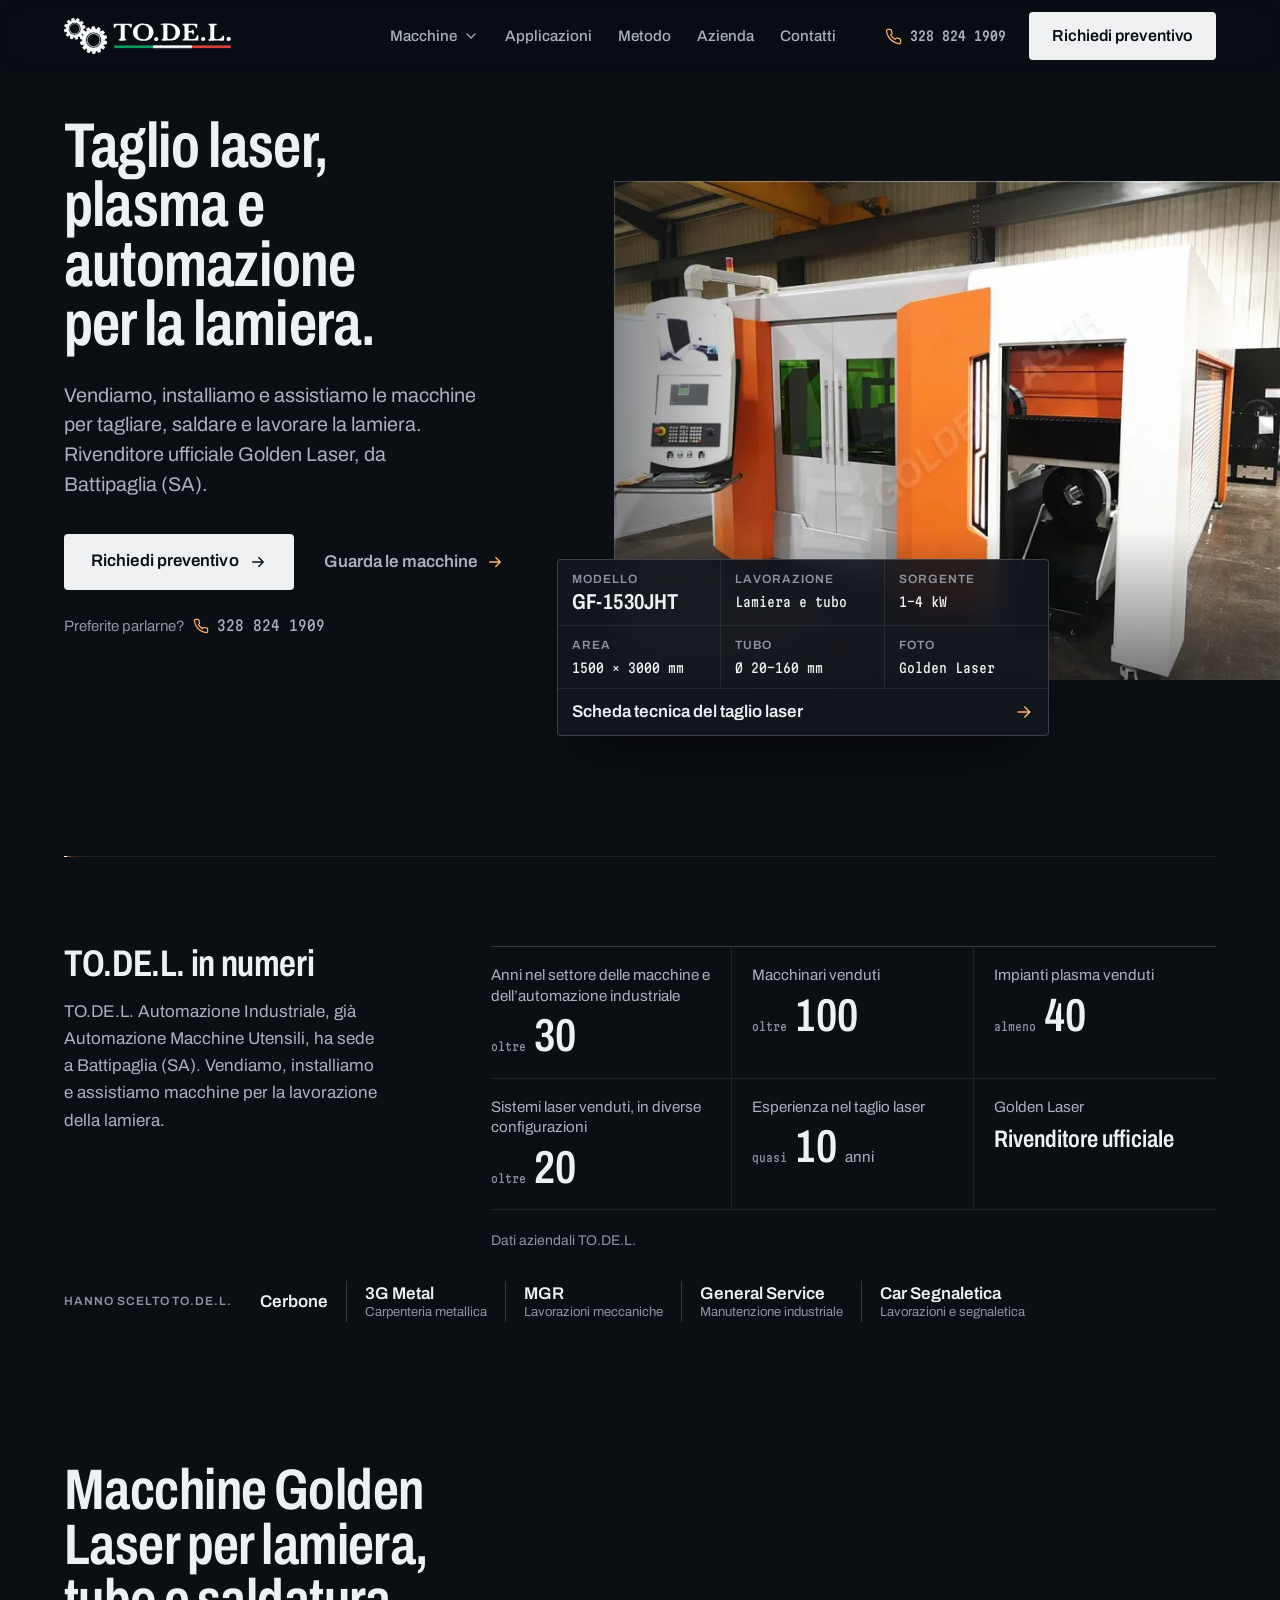
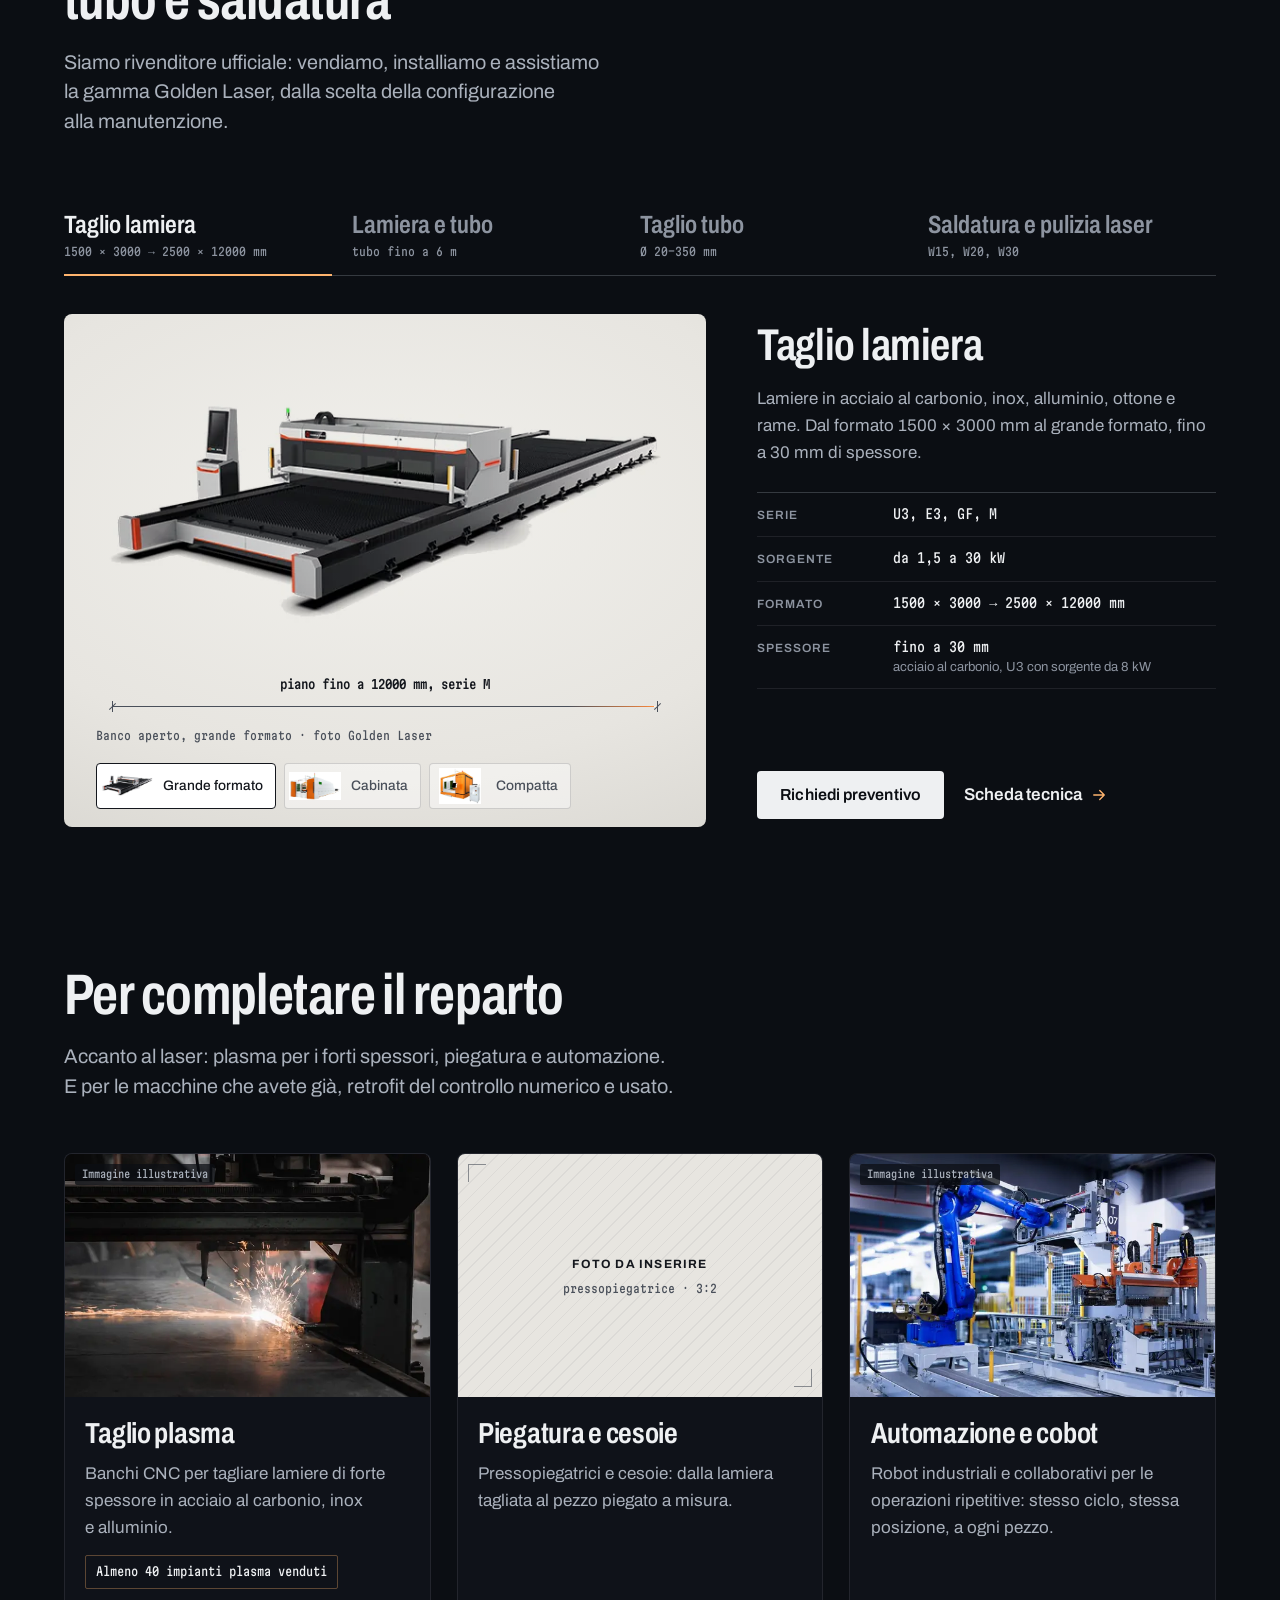
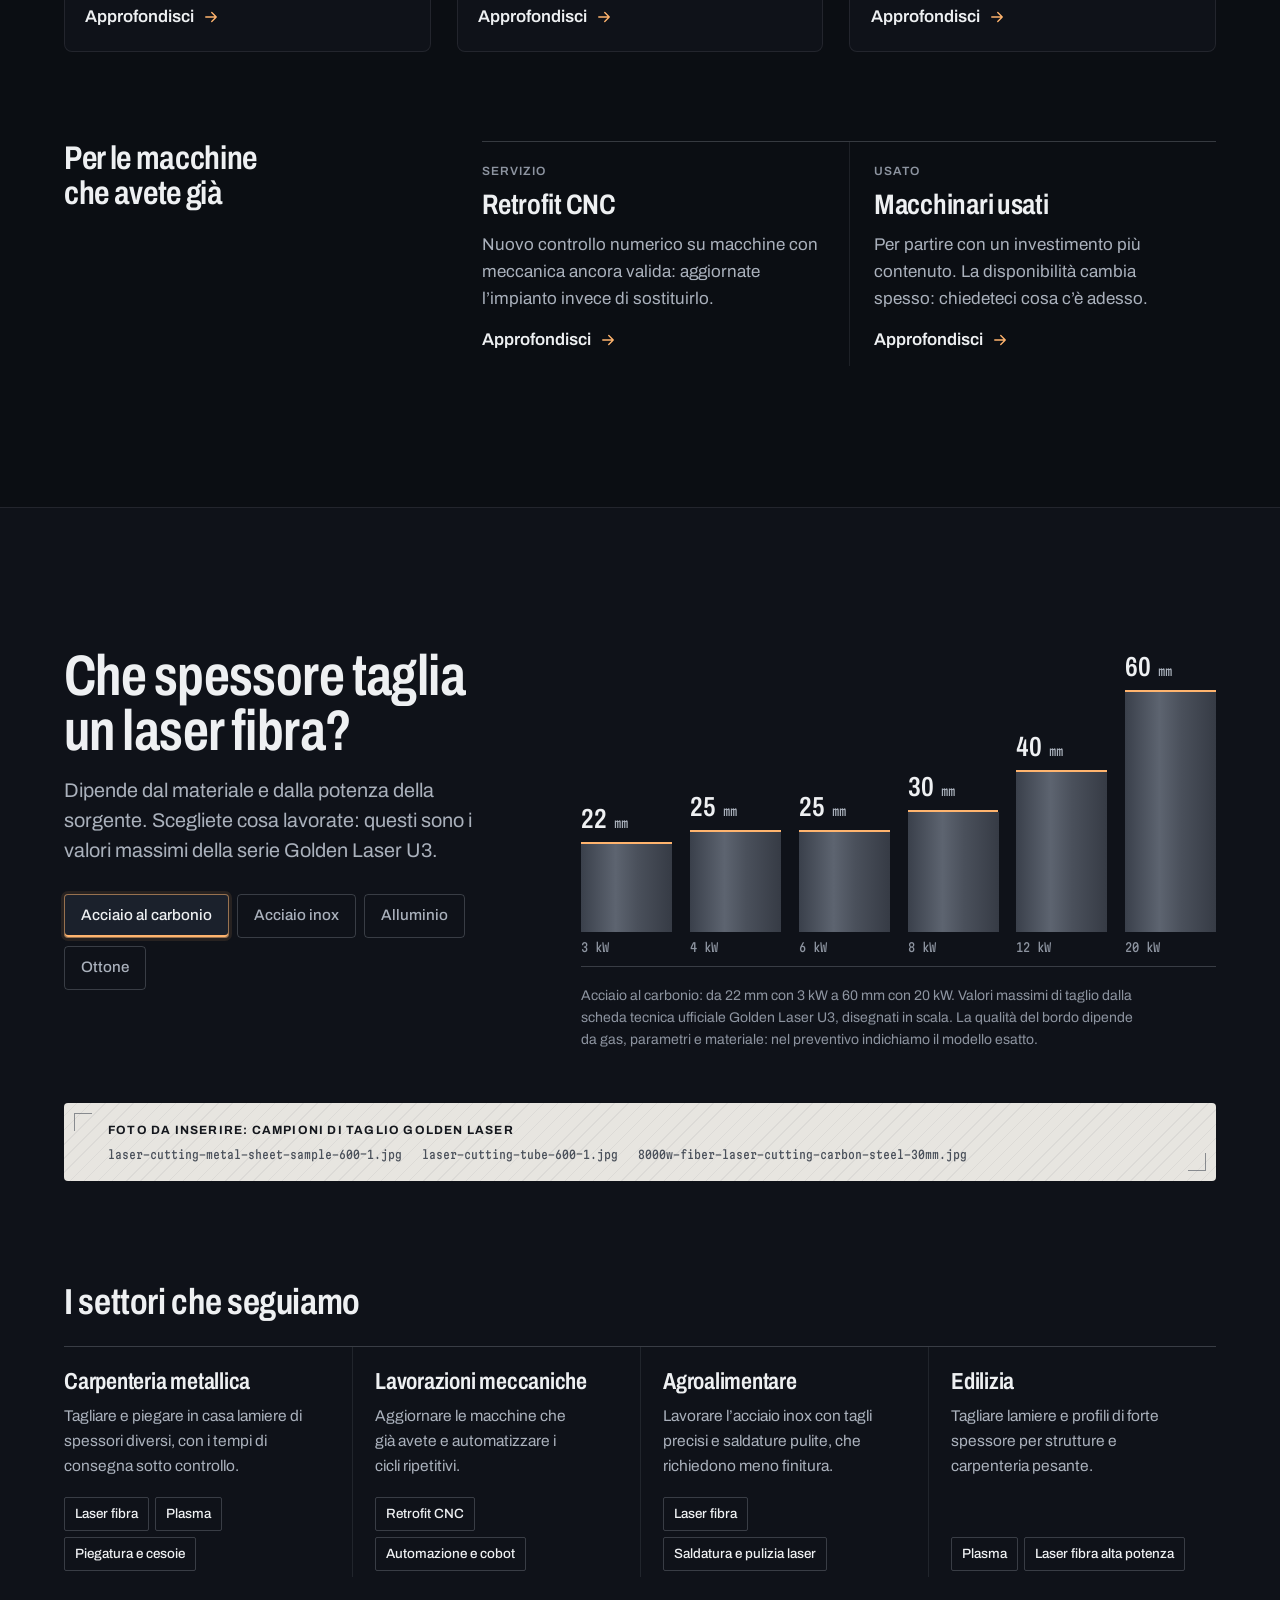
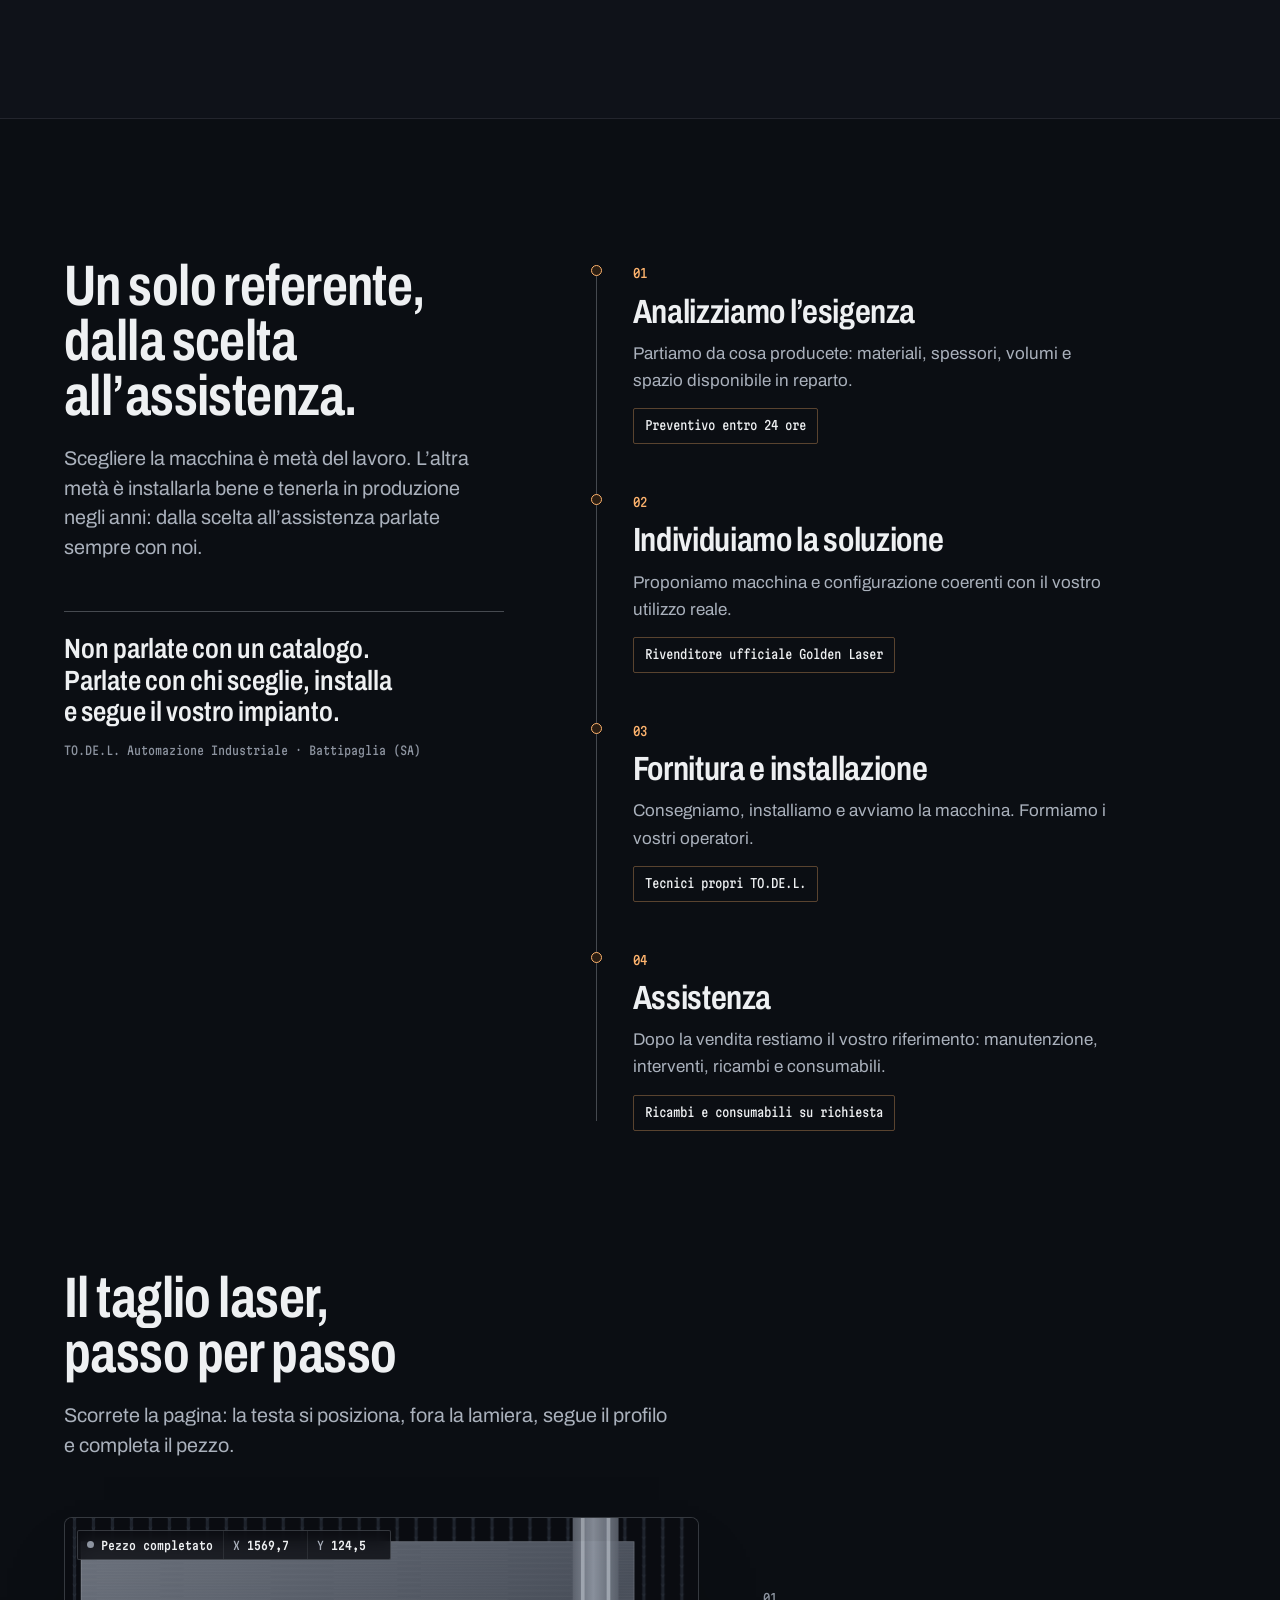
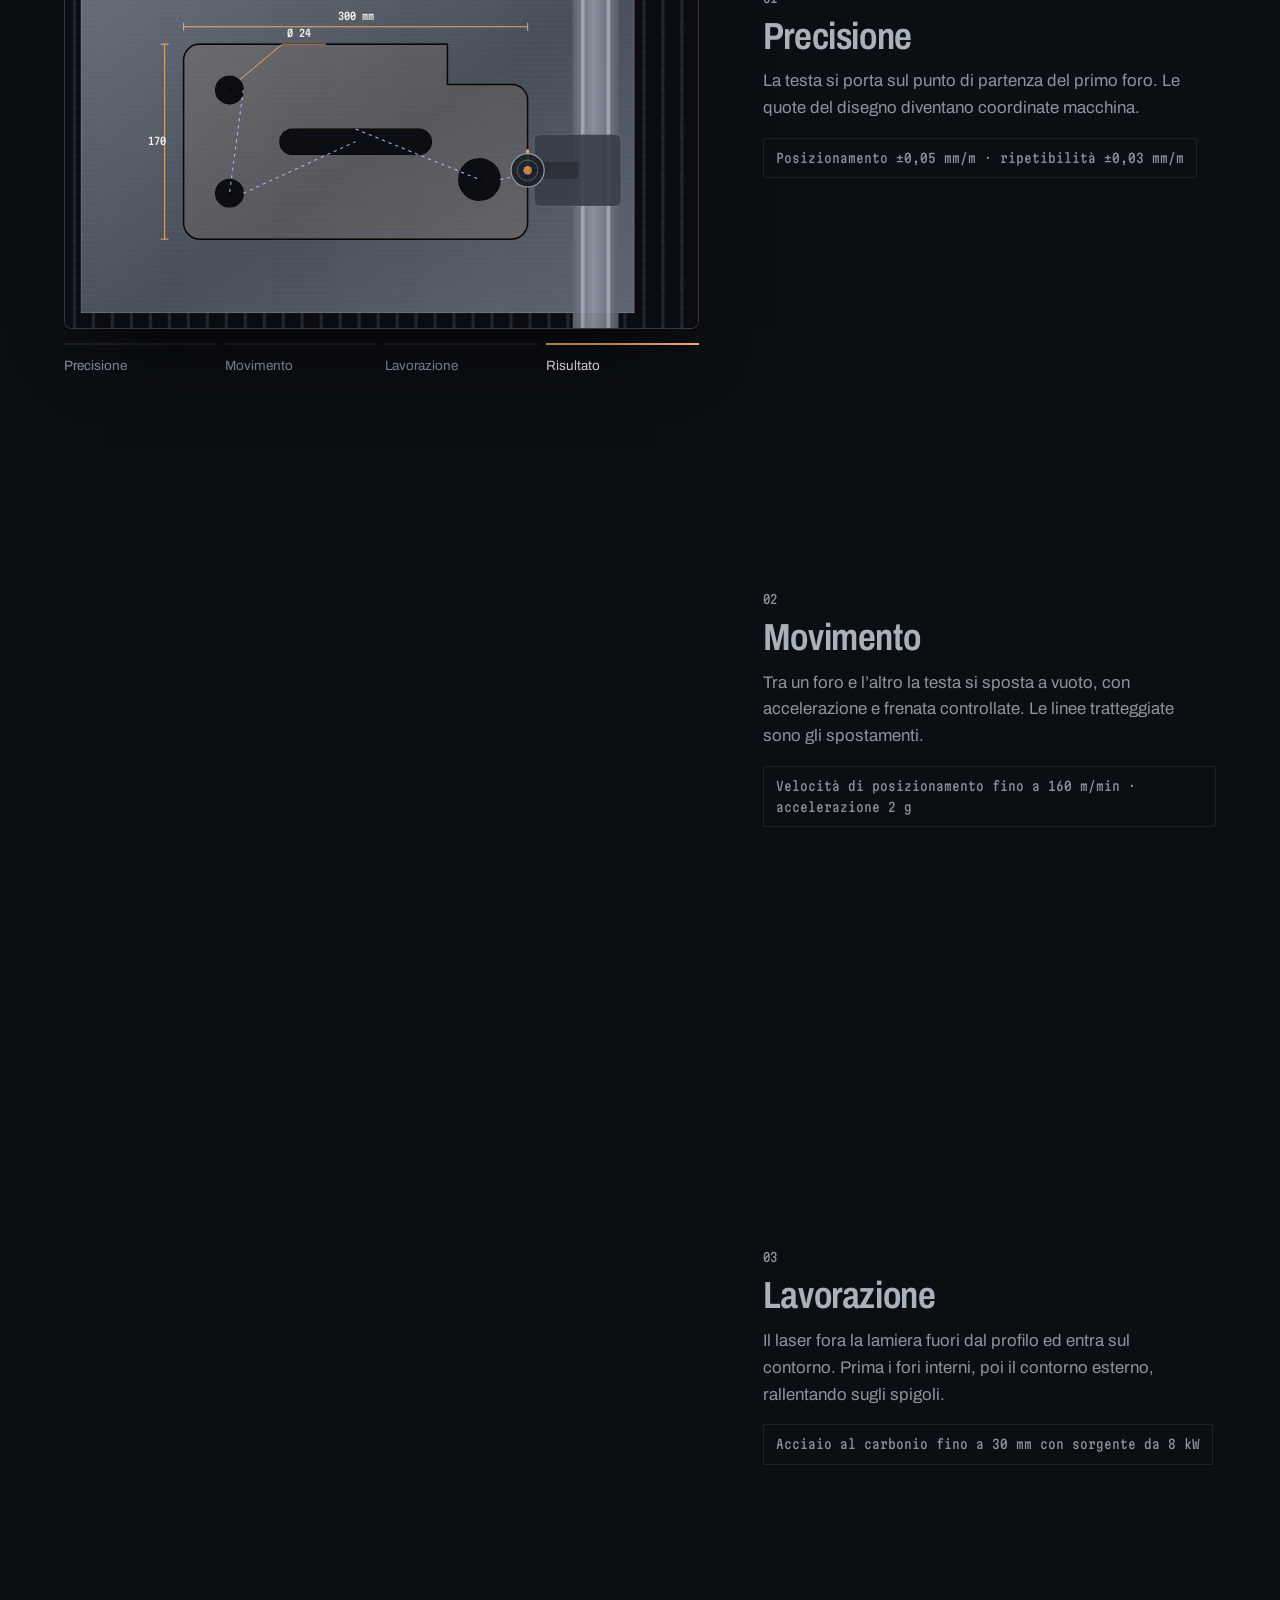
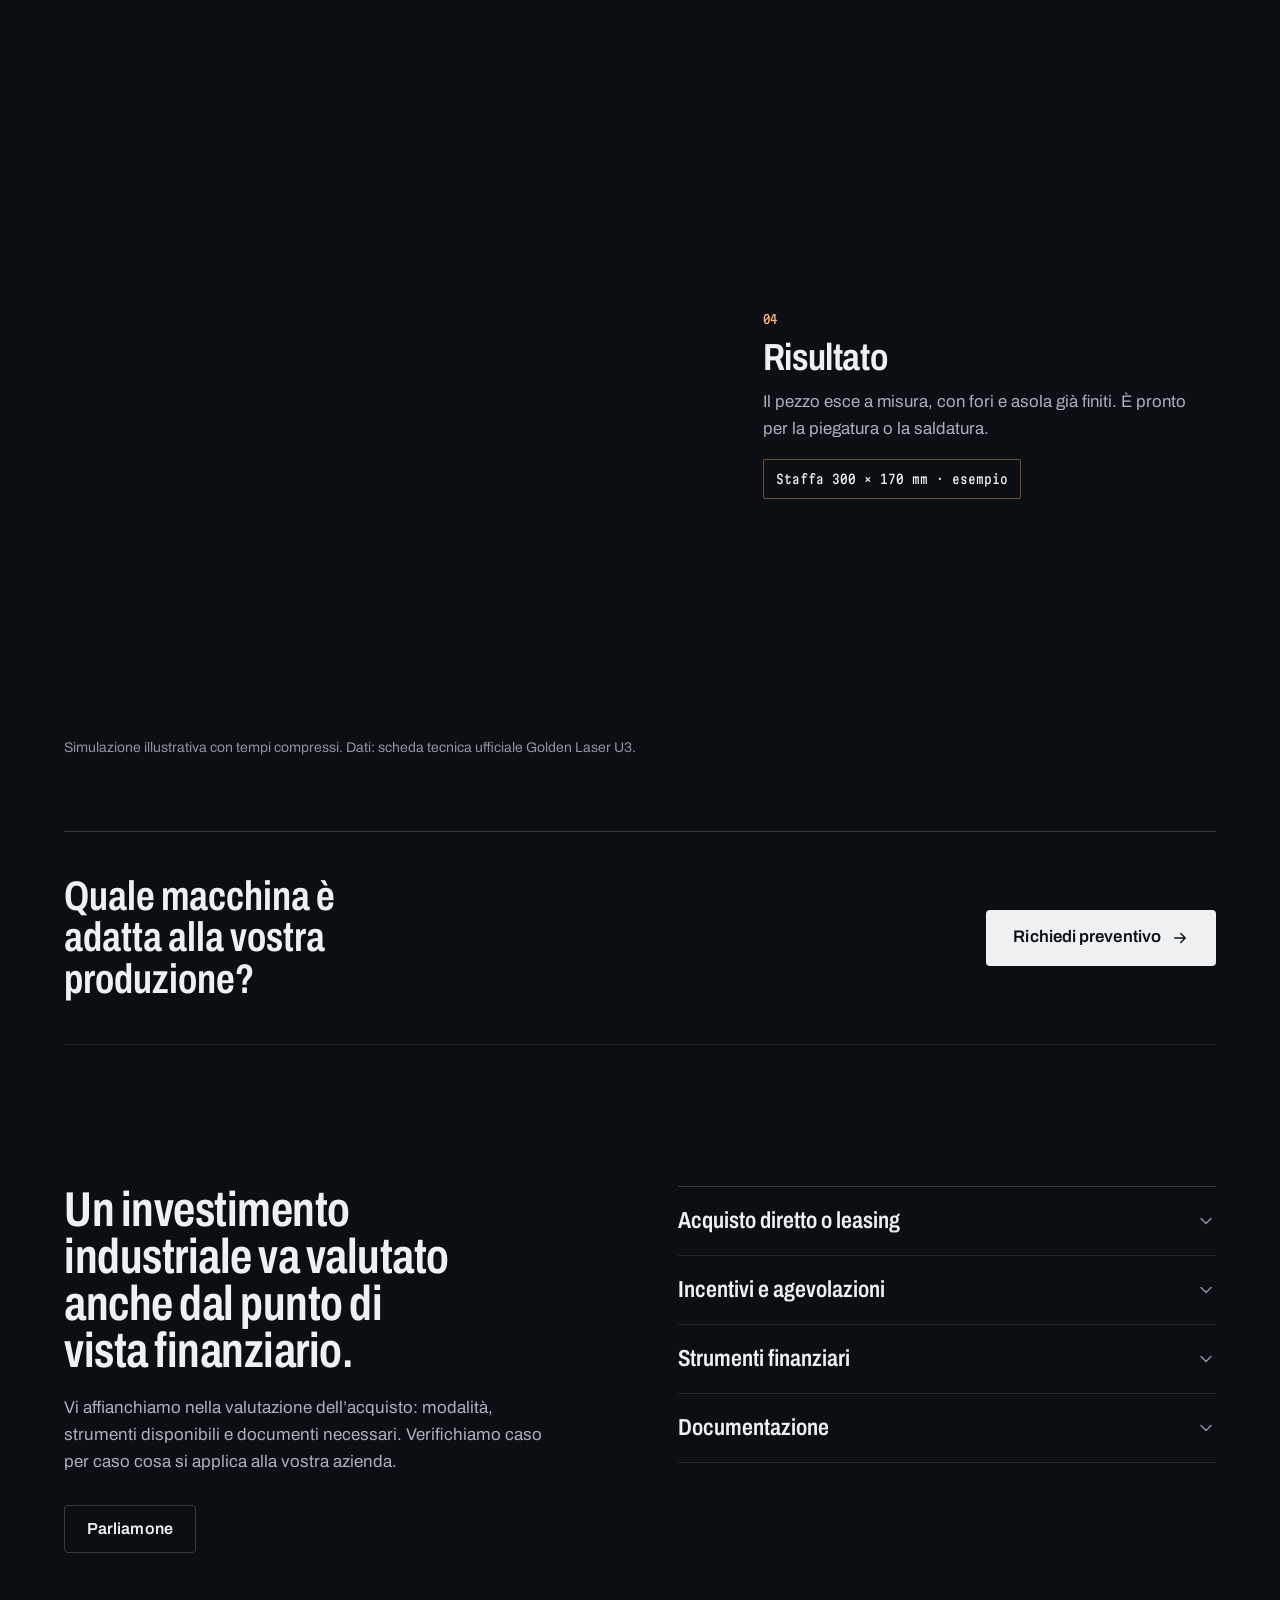
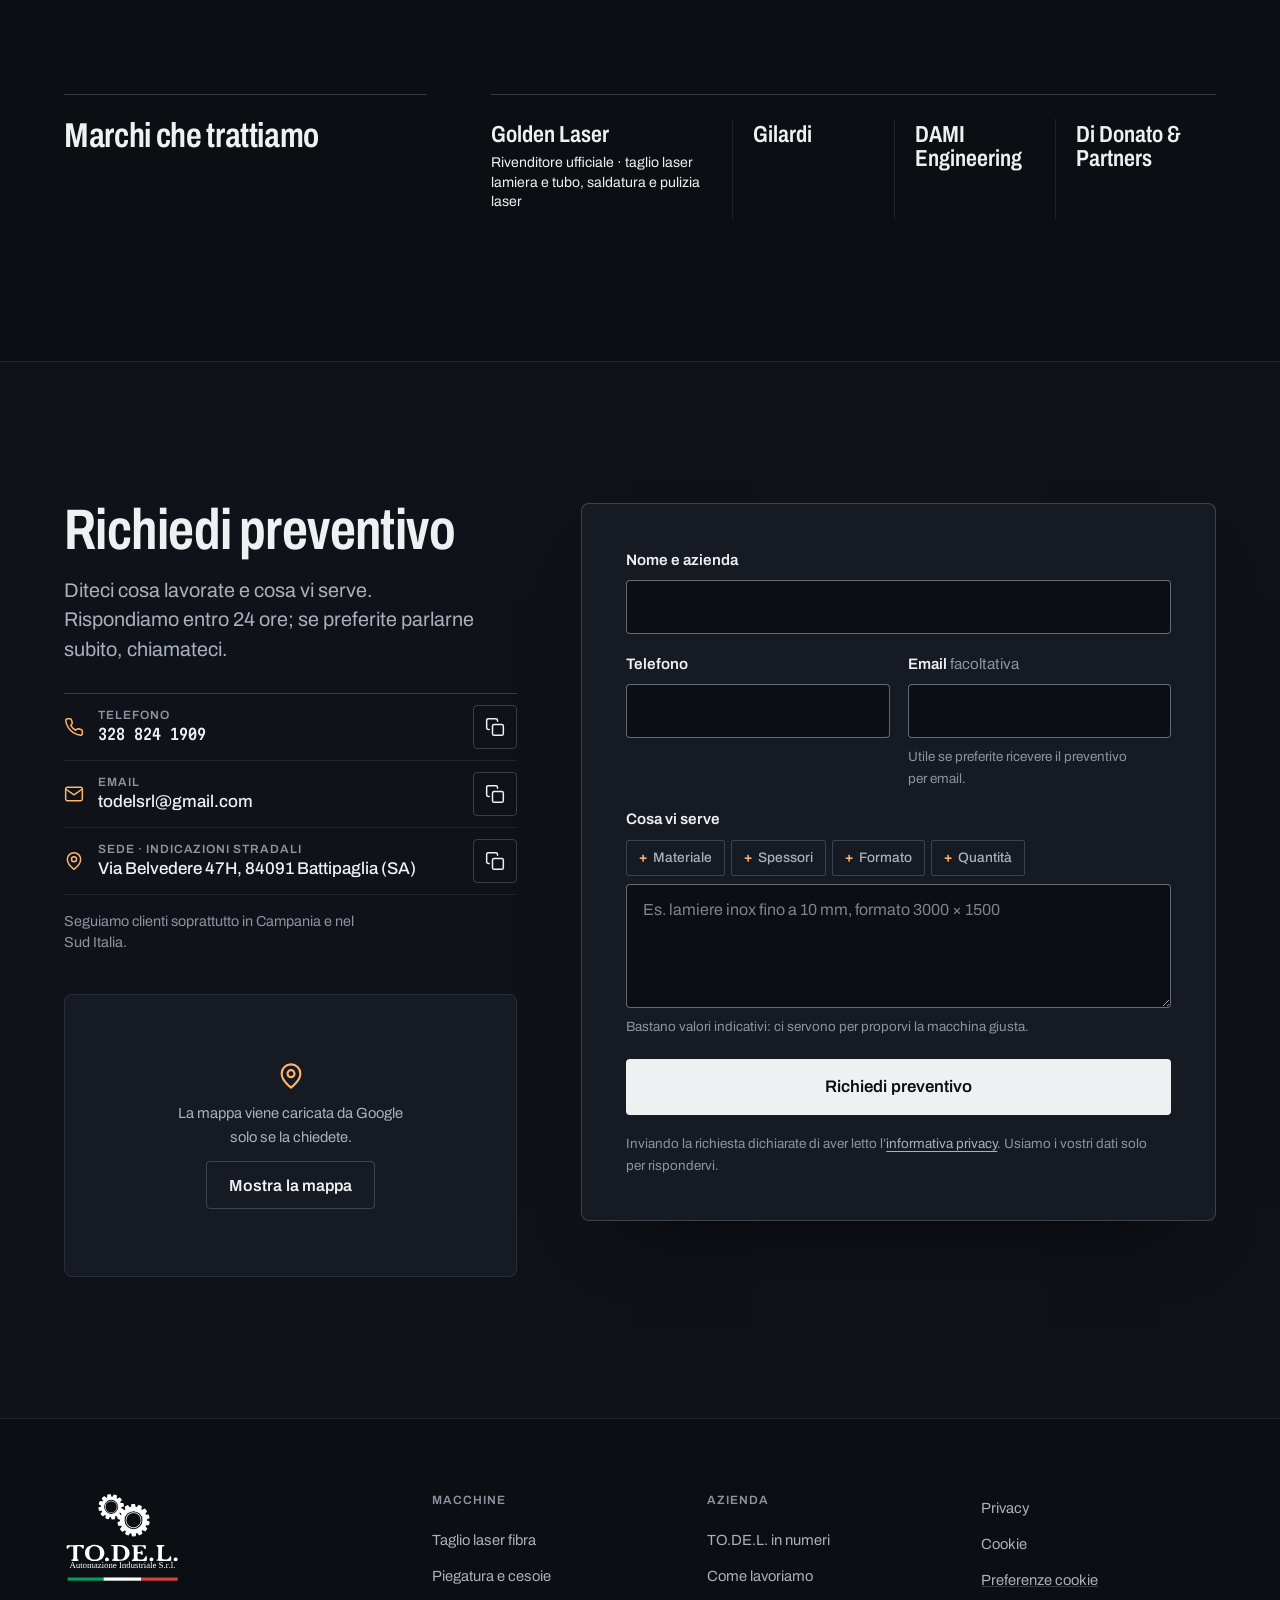
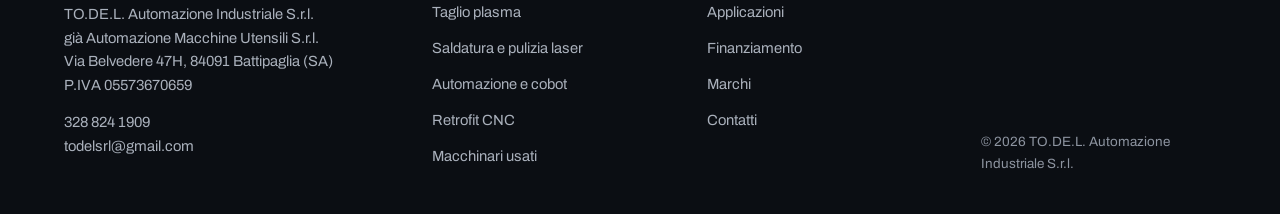
==== commit 11afc0f2: "Sito v4.1: CTA più chiare, tecnologie a tavole, luce cursore - Hero: una sola CTA primaria, secondar" ====
--- a/sito-v3/public/index.html
+++ b/sito-v3/public/index.html
@@ -202,11 +202,12 @@
     <div class="eroe__corpo">
       <div class="eroe__testo">
         <h1 id="titolo" class="entra" style="--i:0">Taglio laser, plasma e automazione per la lamiera.</h1>
-        <p class="eroe__sotto entra" style="--i:1">Tecnologie industriali, installazione e assistenza con un unico referente. Da Battipaglia (SA), rivenditore ufficiale Golden Laser.</p>
+        <p class="eroe__sotto entra" style="--i:1">Vendiamo, installiamo e assistiamo le macchine per tagliare, saldare e lavorare la lamiera. Rivenditore ufficiale Golden Laser, da Battipaglia (SA).</p>
         <div class="eroe__azioni entra" style="--i:2">
-          <a class="tasto tasto--primario tasto--grande" href="#contatti" data-cta="hero">Richiedi preventivo <svg class="i i--freccia" aria-hidden="true"><use href="#i-freccia"/></svg></a>
-          <a class="tasto tasto--secondario tasto--grande eroe__tel" href="tel:+393288241909" data-traccia="click_telefono" data-origine="hero"><svg class="i" aria-hidden="true"><use href="#i-telefono"/></svg>328 824 1909</a>
-        </div>
+          <a class="tasto tasto--primario tasto--grande" href="#contatti" data-cta="hero" data-luce>Richiedi preventivo <svg class="i i--freccia" aria-hidden="true"><use href="#i-freccia"/></svg></a>
+          <a class="link-freccia eroe__secondaria" href="#macchine" data-traccia="click_macchine" data-origine="hero">Guarda le macchine <svg class="i" aria-hidden="true"><use href="#i-freccia"/></svg></a>
+        </div>
+        <p class="eroe__tel entra" style="--i:3">Preferite parlarne? <a href="tel:+393288241909" data-traccia="click_telefono" data-origine="hero"><svg class="i" aria-hidden="true"><use href="#i-telefono"/></svg><span class="dato">328 824 1909</span></a></p>
       </div>
 
       <figure class="eroe__foto" data-eroe-media>
@@ -225,7 +226,7 @@
             <div><dt>Tubo</dt><dd>Ø 20-160 mm</dd></div>
             <div><dt>Foto</dt><dd>Golden Laser</dd></div>
           </dl>
-          <a class="cartiglio-tecnico__link" href="#taglio-laser-fibra" data-apri="taglio-laser-fibra" data-origine="hero-cartiglio">Scheda tecnica del taglio laser <svg class="i" aria-hidden="true"><use href="#i-freccia"/></svg></a>
+          <a class="cartiglio-tecnico__link" href="#taglio-laser-fibra" data-apri="taglio-laser-fibra" data-origine="hero-cartiglio" data-luce>Scheda tecnica del taglio laser <svg class="i" aria-hidden="true"><use href="#i-freccia"/></svg></a>
         </figcaption>
       </figure>
     </div>
@@ -404,94 +405,76 @@
     </div>
   </section>
 
-  <!-- TECNOLOGIE COMPLEMENTARI E SERVIZI: righe, gli schemi animati sono negli approfondimenti -->
+  <!-- TECNOLOGIE COMPLEMENTARI E SERVIZI: tre tavole con foto, poi i servizi per le macchine esistenti.
+       Ogni tavola apre il suo approfondimento (gli schemi animati sono lì); il preventivo parte dal pannello. -->
   <section class="sezione" id="tecnologie" aria-labelledby="titolo-tecnologie">
     <div class="contenitore">
       <header class="testa-sezione">
         <h2 id="titolo-tecnologie">Per completare il reparto</h2>
-        <p>Piegatura, plasma e automazione accanto al laser. E per le macchine che avete già: retrofit del controllo numerico e usato.</p>
+        <p>Accanto al laser: plasma per i forti spessori, piegatura e automazione. E per le macchine che avete già, retrofit del controllo numerico e usato.</p>
       </header>
-      <ul class="righe">
-        <li class="riga" data-faro>
-          <figure class="riga__foto">
+      <ul class="tavole">
+        <li class="tavola" data-luce>
+          <figure class="tavola__foto">
             <picture>
-              <source type="image/webp" srcset="assets/img/plasma-640.webp">
+              <source type="image/webp" srcset="assets/img/plasma-640.webp 640w, assets/img/plasma.webp 1000w" sizes="(max-width: 760px) 100vw, 33vw">
               <img src="assets/img/plasma.jpg" alt="Torcia al plasma che taglia una lamiera d’acciaio, con scintille" width="1000" height="667" loading="lazy" decoding="async">
             </picture>
             <figcaption>Immagine illustrativa</figcaption>
           </figure>
-          <div>
-            <h3>Taglio plasma</h3>
-            <p>Banchi CNC per tagliare lamiere di forte spessore in acciaio al carbonio, inox e alluminio. TO.DE.L. ha venduto almeno 40 impianti plasma.</p>
-          </div>
-          <div class="riga__azioni">
-            <a class="link-cta" href="#contatti" data-prefill="Taglio plasma" data-cta="tecnologie">Preventivo</a>
-            <a class="link-freccia" href="#taglio-plasma" data-apri="taglio-plasma" data-origine="tecnologie">Approfondisci <svg class="i" aria-hidden="true"><use href="#i-freccia"/></svg></a>
+          <div class="tavola__testo">
+            <h3><a href="#taglio-plasma" data-apri="taglio-plasma" data-origine="tecnologie">Taglio plasma</a></h3>
+            <p>Banchi CNC per tagliare lamiere di forte spessore in acciaio al carbonio, inox e alluminio.</p>
+            <p class="tavola__dato">Almeno 40 impianti plasma venduti</p>
+            <span class="tavola__apri" aria-hidden="true">Approfondisci <svg class="i" aria-hidden="true"><use href="#i-freccia"/></svg></span>
           </div>
         </li>
-        <li class="riga" data-faro>
-          <figure class="riga__foto">
+        <li class="tavola" data-luce>
+          <figure class="tavola__foto">
             <div class="segnaposto" role="img" aria-label="Foto da inserire: pressopiegatrice">
               <span class="segnaposto__titolo">Foto da inserire</span>
               <span class="segnaposto__file">pressopiegatrice · 3:2</span>
             </div>
           </figure>
-          <div>
-            <h3>Piegatura e cesoie</h3>
-            <p>Pressopiegatrici e cesoie per completare il reparto: dalla lamiera tagliata al pezzo piegato a misura.</p>
-          </div>
-          <div class="riga__azioni">
-            <a class="link-cta" href="#contatti" data-prefill="Piegatura e cesoie" data-cta="tecnologie">Preventivo</a>
-            <a class="link-freccia" href="#piegatura-e-cesoie" data-apri="piegatura-e-cesoie" data-origine="tecnologie">Approfondisci <svg class="i" aria-hidden="true"><use href="#i-freccia"/></svg></a>
+          <div class="tavola__testo">
+            <h3><a href="#piegatura-e-cesoie" data-apri="piegatura-e-cesoie" data-origine="tecnologie">Piegatura e cesoie</a></h3>
+            <p>Pressopiegatrici e cesoie: dalla lamiera tagliata al pezzo piegato a misura.</p>
+            <span class="tavola__apri" aria-hidden="true">Approfondisci <svg class="i" aria-hidden="true"><use href="#i-freccia"/></svg></span>
           </div>
         </li>
-        <li class="riga" data-faro>
-          <figure class="riga__foto">
+        <li class="tavola" data-luce>
+          <figure class="tavola__foto">
             <picture>
-              <source type="image/webp" srcset="assets/img/robot-640.webp">
+              <source type="image/webp" srcset="assets/img/robot-640.webp 640w, assets/img/robot.webp 1200w" sizes="(max-width: 760px) 100vw, 33vw">
               <img src="assets/img/robot.jpg" alt="Braccio robotico industriale in una cella automatizzata" width="1400" height="878" loading="lazy" decoding="async">
             </picture>
             <figcaption>Immagine illustrativa</figcaption>
           </figure>
-          <div>
-            <h3>Automazione e cobot</h3>
+          <div class="tavola__testo">
+            <h3><a href="#automazione-e-cobot" data-apri="automazione-e-cobot" data-origine="tecnologie">Automazione e cobot</a></h3>
             <p>Robot industriali e collaborativi per le operazioni ripetitive: stesso ciclo, stessa posizione, a ogni pezzo.</p>
-          </div>
-          <div class="riga__azioni">
-            <a class="link-cta" href="#contatti" data-prefill="Automazione e cobot" data-cta="tecnologie">Preventivo</a>
-            <a class="link-freccia" href="#automazione-e-cobot" data-apri="automazione-e-cobot" data-origine="tecnologie">Approfondisci <svg class="i" aria-hidden="true"><use href="#i-freccia"/></svg></a>
-          </div>
-        </li>
-        <li class="riga" data-faro>
-          <figure class="riga__foto">
-            <picture>
-              <source type="image/webp" srcset="assets/img/cnc-640.webp">
-              <img src="assets/img/cnc.jpg" alt="Macchina utensile a controllo numerico durante una lavorazione" width="1100" height="734" loading="lazy" decoding="async">
-            </picture>
-            <figcaption>Immagine illustrativa</figcaption>
-          </figure>
-          <div>
-            <p class="etichetta riga__tipo">Servizio</p>
-            <h3>Retrofit CNC</h3>
-            <p>Nuovo controllo numerico su macchine con meccanica ancora valida: aggiornate l’impianto invece di sostituirlo.</p>
-          </div>
-          <div class="riga__azioni">
-            <a class="link-cta" href="#contatti" data-prefill="Retrofit CNC" data-cta="tecnologie">Preventivo</a>
-            <a class="link-freccia" href="#retrofit-cnc" data-apri="retrofit-cnc" data-origine="tecnologie">Approfondisci <svg class="i" aria-hidden="true"><use href="#i-freccia"/></svg></a>
-          </div>
-        </li>
-        <li class="riga riga--usato" data-faro>
-          <div>
-            <p class="etichetta riga__tipo">Usato</p>
-            <h3>Macchinari usati</h3>
-            <p>Per partire con un investimento più contenuto. La disponibilità cambia spesso: chiedeteci cosa c’è adesso.</p>
-          </div>
-          <div class="riga__azioni">
-            <a class="link-cta" href="#contatti" data-prefill="Macchinari usati" data-cta="tecnologie">Chiedi disponibilità</a>
-            <a class="link-freccia" href="#macchinari-usati" data-apri="macchinari-usati" data-origine="tecnologie">Approfondisci <svg class="i" aria-hidden="true"><use href="#i-freccia"/></svg></a>
+            <span class="tavola__apri" aria-hidden="true">Approfondisci <svg class="i" aria-hidden="true"><use href="#i-freccia"/></svg></span>
           </div>
         </li>
       </ul>
+
+      <div class="ciclo">
+        <h3 class="ciclo__titolo">Per le macchine che avete già</h3>
+        <ul class="ciclo__righe">
+          <li class="servizio" data-luce>
+            <p class="etichetta">Servizio</p>
+            <h4><a href="#retrofit-cnc" data-apri="retrofit-cnc" data-origine="tecnologie">Retrofit CNC</a></h4>
+            <p>Nuovo controllo numerico su macchine con meccanica ancora valida: aggiornate l’impianto invece di sostituirlo.</p>
+            <span class="tavola__apri" aria-hidden="true">Approfondisci <svg class="i" aria-hidden="true"><use href="#i-freccia"/></svg></span>
+          </li>
+          <li class="servizio" data-luce>
+            <p class="etichetta">Usato</p>
+            <h4><a href="#macchinari-usati" data-apri="macchinari-usati" data-origine="tecnologie">Macchinari usati</a></h4>
+            <p>Per partire con un investimento più contenuto. La disponibilità cambia spesso: chiedeteci cosa c’è adesso.</p>
+            <span class="tavola__apri" aria-hidden="true">Approfondisci <svg class="i" aria-hidden="true"><use href="#i-freccia"/></svg></span>
+          </li>
+        </ul>
+      </div>
     </div>
   </section>
 
@@ -564,6 +547,18 @@
         <div class="metodo__testa">
           <h2 id="titolo-metodo">Un solo referente, dalla scelta all’assistenza.</h2>
           <p>Scegliere la macchina è metà del lavoro. L’altra metà è installarla bene e tenerla in produzione negli anni: dalla scelta all’assistenza parlate sempre con noi.</p>
+          <!-- REFERENTI: componente pronto per le foto reali della famiglia TO.DE.L.
+               Per attivarlo: mettere la foto in assets/img/famiglia/ (orizzontale, almeno 1600 px)
+               e aggiungere dentro .referenti__foto un <img src="..." alt="..." width=".." height="..">
+               con alt e didascalia solo con nomi e ruoli confermati. Senza foto resta solo la frase. -->
+          <figure class="referenti">
+            <div class="linea-taglio referenti__linea" data-linea-taglio aria-hidden="true"><span></span></div>
+            <div class="referenti__foto"></div>
+            <figcaption>
+              <p class="referenti__frase">Non parlate con un catalogo. Parlate con chi sceglie, installa e segue il vostro impianto.</p>
+              <p class="referenti__firma">TO.DE.L. Automazione Industriale · Battipaglia (SA)</p>
+            </figcaption>
+          </figure>
         </div>
         <div class="fasi" data-fasi>
           <span class="fasi__binario" aria-hidden="true"><span></span></span>
@@ -760,7 +755,14 @@
         </div>
         <div class="campo">
           <label for="f-messaggio">Cosa vi serve</label>
-          <textarea id="f-messaggio" name="messaggio" rows="4" placeholder="Es. lamiere inox fino a 10 mm, formato 3000 × 1500" data-messaggio></textarea>
+          <div class="spunti" role="group" aria-label="Aggiungi una voce al messaggio" data-spunti>
+            <button type="button" class="spunto" aria-pressed="false" data-spunto="Materiale" data-luce>Materiale</button>
+            <button type="button" class="spunto" aria-pressed="false" data-spunto="Spessori" data-luce>Spessori</button>
+            <button type="button" class="spunto" aria-pressed="false" data-spunto="Formato" data-luce>Formato</button>
+            <button type="button" class="spunto" aria-pressed="false" data-spunto="Quantità" data-luce>Quantità</button>
+          </div>
+          <textarea id="f-messaggio" name="messaggio" rows="4" placeholder="Es. lamiere inox fino a 10 mm, formato 3000 × 1500" aria-describedby="f-messaggio-aiuto" data-messaggio></textarea>
+          <p class="campo__aiuto" id="f-messaggio-aiuto">Bastano valori indicativi: ci servono per proporvi la macchina giusta.</p>
         </div>
         <div class="trappola" aria-hidden="true">
           <label for="f-sito">Lasciate vuoto questo campo</label>
--- a/sito-v3/public/assets/css/style.css
+++ b/sito-v3/public/assets/css/style.css
@@ -222,8 +222,9 @@
 .nav__link[aria-expanded="true"] .i { transform: rotate(180deg); }
 @media (hover: hover) and (pointer: fine) { .nav__link:hover { color: var(--testo); background: rgba(226, 232, 242, 0.06); } }
 .nav__azioni { display: flex; align-items: center; gap: 10px; }
-.nav__tel { width: auto; padding: 0 14px 0 12px; gap: 8px; display: inline-flex; font-family: var(--font-dati); font-size: 0.82rem; font-weight: 500; }
-.nav__tel .i { width: 18px; height: 18px; }
+.nav__tel { width: auto; padding: 0 12px; gap: 8px; display: inline-flex; border-color: transparent; color: var(--testo-2); font-family: var(--font-dati); font-size: 0.82rem; font-weight: 500; transition: transform var(--d-press) var(--ease-out), background-color var(--d-hover) ease, color var(--d-hover) ease; }
+.nav__tel .i { width: 17px; height: 17px; color: var(--caldo); }
+@media (hover: hover) and (pointer: fine) { .nav__tel:hover { color: var(--testo); } }
 .nav__burger { display: none; }
 
 .tendina { position: relative; }
@@ -392,6 +393,23 @@
   [data-faro]:hover > .faro, [data-faro]:hover > * > .faro { opacity: 1; }
 }
 
+/* luce: riflesso che segue il mouse su tavole, filtri, schede e CTA.
+   main.js scrive solo --lx/--ly (un rAF per movimento); il riflesso sta sotto il testo
+   e sborda di 1px per accendere anche il bordo vicino al puntatore. Solo mouse. */
+@media (hover: hover) and (pointer: fine) {
+  [data-luce] { position: relative; isolation: isolate; }
+  [data-luce]::after {
+    content: ""; position: absolute; inset: -1px; z-index: -1; border-radius: inherit; pointer-events: none;
+    background: radial-gradient(var(--luce-r, 150px) circle at var(--lx, 50%) var(--ly, 50%), var(--luce-c, rgba(255, 226, 196, 0.11)), transparent 72%);
+    opacity: 0; transition: opacity 160ms ease-out;
+  }
+  [data-luce]:hover::after { opacity: 1; transition-duration: 240ms; }
+  /* sulle superfici chiare il riflesso è caldo e più tenue */
+  .tasto--primario[data-luce], .variante[data-luce] { --luce-r: 120px; --luce-c: rgba(255, 166, 92, 0.15); }
+  .materiale[data-luce], .spunto[data-luce], .settore__tec a[data-luce] { --luce-r: 110px; }
+  .cartiglio-tecnico__link[data-luce] { --luce-r: 220px; --luce-c: rgba(255, 226, 196, 0.08); }
+}
+
 /* =========================================================
    Hero: la macchina reale, tagliata fuori dalla lamiera
    ========================================================= */
@@ -405,8 +423,15 @@
 .eroe__testo { grid-column: testo-inizio / foto-inizio; padding-right: clamp(24px, 4vw, 64px); padding-bottom: 96px; }
 .eroe h1 { font-size: clamp(2.5rem, 1.15rem + 3.5vw, 4.6rem); font-weight: 650; font-stretch: 72%; line-height: 0.94; letter-spacing: -0.012em; max-width: 12ch; }
 .eroe__sotto { margin-top: 26px; max-width: 38ch; font-size: var(--t-lead); line-height: 1.5; color: var(--testo-2); }
-.eroe__azioni { display: flex; flex-wrap: wrap; gap: 12px; margin-top: 34px; }
-.eroe__tel { font-family: var(--font-dati); font-size: 0.92rem; font-weight: 500; }
+.eroe__azioni { display: flex; flex-wrap: wrap; align-items: center; gap: 12px 30px; margin-top: 34px; }
+.eroe__secondaria { color: var(--testo-2); font-weight: 600; transition: color var(--d-hover) ease; }
+.eroe__tel { display: flex; flex-wrap: wrap; align-items: center; gap: 0 8px; margin-top: 14px; font-size: 0.94rem; color: var(--testo-3); }
+.eroe__tel a { display: inline-flex; align-items: center; gap: 8px; min-height: 44px; color: var(--testo-2); text-decoration: none; transition: color var(--d-hover) ease; }
+.eroe__tel .i { width: 16px; height: 16px; color: var(--caldo); }
+.eroe__tel .dato { font-size: 0.9rem; }
+@media (hover: hover) and (pointer: fine) {
+  .eroe__secondaria:hover, .eroe__tel a:hover { color: var(--testo); }
+}
 
 .eroe__foto { grid-column: foto-inizio / pieno-fine; position: relative; max-width: 940px; }
 .eroe__inquadratura { position: relative; aspect-ratio: 4 / 3; overflow: hidden; background: var(--superficie); }
@@ -555,31 +580,50 @@
 .famiglie.is-schede .famiglia.is-entra .famiglia__scheda > * { animation: entra 240ms var(--ease-out) both; animation-delay: calc(var(--i, 0) * 40ms); }
 
 /* =========================================================
-   Tecnologie complementari e servizi: righe da distinta, non card
+   Tecnologie complementari: tre tavole con foto (si aprono per intero),
+   poi i servizi per le macchine esistenti come righe di testo
    ========================================================= */
-.righe { margin-top: clamp(32px, 4vw, 52px); border-top: 1px solid var(--linea-forte); }
-.riga {
-  position: relative; display: grid; grid-template-columns: 220px minmax(0, 1fr) auto; gap: 16px clamp(20px, 3vw, 44px); align-items: center;
-  padding: 20px 0; border-bottom: 1px solid var(--linea);
-}
-.riga > *:not(.faro):not(.riga__azioni) { position: relative; z-index: 1; }
-.riga__foto { position: relative; aspect-ratio: 3 / 2; overflow: hidden; border-radius: var(--r-2); background: var(--superficie-2); }
-.riga__foto img { width: 100%; height: 100%; object-fit: cover; transition: transform 300ms var(--ease-out); }
-.riga__foto figcaption { position: absolute; left: 6px; bottom: 6px; padding: 2px 6px; border-radius: var(--r-1); background: rgba(11, 14, 19, 0.78); font-size: 0.72rem; color: var(--testo-2); }
-.riga__foto .segnaposto { min-height: 0; padding: 10px; gap: 2px; }
-.riga__foto .segnaposto__file { font-size: 0.66rem; }
-.riga__tipo { margin-bottom: 6px; }
-.riga h3 { font-size: clamp(1.5rem, 1.25rem + 0.8vw, 2.1rem); }
-.riga p { margin-top: 8px; color: var(--testo-2); max-width: 60ch; }
-.riga__azioni { display: flex; align-items: center; gap: 6px 20px; flex-wrap: wrap; justify-content: flex-end; }
-.riga .link-freccia::after { content: ""; position: absolute; inset: 0; z-index: 1; }
-.riga .link-cta { position: relative; z-index: 2; }
-.riga--usato { grid-template-columns: minmax(0, 1fr) auto; }
+.tavole { display: grid; grid-template-columns: repeat(3, minmax(0, 1fr)); gap: clamp(16px, 2vw, 28px); margin-top: clamp(32px, 4vw, 52px); }
+.tavola {
+  position: relative; display: flex; flex-direction: column; min-width: 0;
+  border-radius: var(--r-3); border: 1px solid var(--linea); background: var(--fondo-2);
+  --luce-r: 360px; --luce-c: rgba(255, 226, 196, 0.07);
+  transition: transform 260ms var(--ease-out), border-color var(--d-hover) ease, box-shadow 260ms var(--ease-out);
+}
+.tavola__foto { position: relative; aspect-ratio: 3 / 2; overflow: hidden; border-radius: calc(var(--r-3) - 1px) calc(var(--r-3) - 1px) 0 0; background: var(--superficie-2); }
+.tavola__foto picture { display: block; height: 100%; }
+.tavola__foto img { width: 100%; height: 100%; object-fit: cover; transition: transform 500ms var(--ease-out); }
+.tavola__foto figcaption { position: absolute; left: 10px; top: 10px; padding: 2px 7px; border-radius: var(--r-1); background: rgba(11, 14, 19, 0.74); font-family: var(--font-dati); font-size: 0.66rem; color: var(--testo-2); }
+.tavola__foto .segnaposto { min-height: 0; }
+.tavola__testo { display: flex; flex-direction: column; flex: 1; padding: 22px clamp(18px, 1.6vw, 24px) 18px; }
+.tavola h3 { font-size: clamp(1.5rem, 1.25rem + 0.7vw, 2rem); }
+.tavola h3 a, .servizio h4 a { color: inherit; text-decoration: none; }
+/* tutta la tavola apre l'approfondimento */
+.tavola h3 a::after, .servizio h4 a::after { content: ""; position: absolute; inset: 0; z-index: 2; border-radius: inherit; }
+.tavola h3 a:focus-visible, .servizio h4 a:focus-visible { outline: none; }
+.tavola:has(a:focus-visible), .servizio:has(a:focus-visible) { outline: 2px solid var(--blu-chiaro); outline-offset: 3px; }
+.tavola__testo > p { margin-top: 10px; color: var(--testo-2); }
+.tavola__testo > .tavola__dato {
+  width: fit-content; max-width: 100%; margin-top: 14px; padding: 6px 10px; border: 1px solid rgba(255, 180, 110, 0.32); border-radius: var(--r-1);
+  font-family: var(--font-dati); font-size: 0.76rem; color: var(--testo);
+}
+.tavola__apri { display: inline-flex; align-items: center; gap: 8px; min-height: 44px; margin-top: auto; padding-top: 12px; font-weight: 600; color: var(--testo); }
+.tavola__apri .i { width: 18px; height: 18px; color: var(--caldo); transition: transform var(--d-hover) var(--ease-out); }
+.tavola:active { transform: scale(0.985); }
 @media (hover: hover) and (pointer: fine) {
-  .riga:hover .riga__foto img { transform: scale(1.04); }
-  .riga:hover .link-freccia .i { transform: translateX(3px); }
-}
-.riga:active .riga__foto img { transform: scale(1.02); }
+  .tavola:hover { transform: translateY(-4px); border-color: var(--linea-forte); box-shadow: 0 28px 50px -30px rgba(0, 0, 0, 0.95); }
+  .tavola:hover:active { transform: translateY(-4px) scale(0.985); }
+  .tavola:hover .tavola__foto img { transform: scale(1.03); }
+  .tavola:hover .tavola__apri .i, .servizio:hover .tavola__apri .i { transform: translateX(3px); }
+}
+
+.ciclo { display: grid; grid-template-columns: minmax(0, 4fr) minmax(0, 8fr); gap: 20px clamp(24px, 4vw, 64px); align-items: start; margin-top: clamp(56px, 7vw, 96px); }
+.ciclo__titolo { font-size: clamp(1.6rem, 1.25rem + 1vw, 2.3rem); max-width: 14ch; }
+.ciclo__righe { display: grid; grid-template-columns: repeat(2, minmax(0, 1fr)); border-top: 1px solid var(--linea-forte); }
+.servizio { position: relative; display: flex; flex-direction: column; min-width: 0; padding: 20px 24px 10px 0; --luce-r: 300px; --luce-c: rgba(255, 226, 196, 0.06); }
+.servizio + .servizio { padding-left: 24px; border-left: 1px solid var(--linea); }
+.servizio h4 { margin-top: 8px; font-size: clamp(1.45rem, 1.2rem + 0.7vw, 1.9rem); }
+.servizio > p:not(.etichetta) { margin-top: 10px; color: var(--testo-2); max-width: 46ch; }
 
 /* =========================================================
    Applicazioni: spessori massimi per materiale e potenza
@@ -644,7 +688,7 @@
    ========================================================= */
 .metodo__griglia { display: grid; grid-template-columns: minmax(0, 5fr) minmax(0, 7fr); gap: clamp(32px, 6vw, 96px); align-items: start; }
 .metodo__testa { position: sticky; top: calc(var(--nav-h) + 40px); }
-.metodo__testa p { margin: 20px 0 30px; color: var(--testo-2); font-size: var(--t-lead); max-width: 40ch; line-height: 1.5; }
+.metodo__testa > p { margin: 20px 0 0; color: var(--testo-2); font-size: var(--t-lead); max-width: 40ch; line-height: 1.5; }
 .fasi { position: relative; padding-left: 44px; }
 .fasi__binario { position: absolute; left: 7px; top: 10px; bottom: 10px; width: 1px; background: var(--linea); overflow: hidden; }
 .fasi__binario span { position: absolute; inset: 0; background: var(--linea-forte); }
@@ -666,6 +710,15 @@
 .fasi p { margin-top: 10px; color: var(--testo-2); max-width: 48ch; }
 .fasi .fasi__dato { margin-top: 14px; padding: 7px 11px; width: fit-content; max-width: 100%; border: 1px solid var(--linea); border-radius: var(--r-1); font-family: var(--font-dati); font-size: 0.78rem; color: var(--testo); }
 .fasi.is-tagliata .fasi__dato { border-color: rgba(255, 180, 110, 0.32); transition: border-color 300ms ease; transition-delay: calc(var(--i, 0) * 340ms + 200ms); }
+
+/* referenti: la frase oggi, la foto della famiglia TO.DE.L. quando arriva */
+.referenti { margin-top: clamp(32px, 4vw, 48px); max-width: 44ch; }
+.referenti__linea { margin-bottom: 22px; }
+.referenti__foto { aspect-ratio: 3 / 2; overflow: hidden; margin-bottom: 18px; border-radius: var(--r-3); background: var(--superficie-2); }
+.referenti__foto:empty { display: none; }
+.referenti__foto img { width: 100%; height: 100%; object-fit: cover; }
+.referenti__frase { font-family: var(--font-titolo); font-size: clamp(1.35rem, 1.1rem + 0.8vw, 1.8rem); font-weight: 600; font-stretch: 80%; line-height: 1.14; color: var(--testo); text-wrap: balance; }
+.referenti__firma { margin-top: 12px; font-family: var(--font-dati); font-size: 0.74rem; color: var(--testo-3); }
 
 /* =========================================================
    Simulazione di taglio (motore taglio.js) — palette grafite
@@ -839,6 +892,17 @@
   transition: border-color var(--d-hover) ease, box-shadow var(--d-hover) ease;
 }
 .campo textarea { min-height: 124px; resize: vertical; }
+.spunti { display: flex; flex-wrap: wrap; gap: 6px; }
+.spunto {
+  display: inline-flex; align-items: center; gap: 6px; min-height: 36px; padding: 0 12px; border-radius: var(--r-1);
+  border: 1px solid var(--linea-forte); background: transparent; color: var(--testo-2); font-size: 0.86rem; font-weight: 500;
+  transition: transform var(--d-press) var(--ease-out), border-color var(--d-hover) ease, color var(--d-hover) ease, background-color var(--d-hover) ease;
+}
+.spunto::before { content: "+" / ""; font-family: var(--font-dati); color: var(--caldo); }
+.spunto[aria-pressed="true"] { color: var(--testo); border-color: rgba(255, 180, 110, 0.55); background: var(--superficie-2); }
+.spunto[aria-pressed="true"]::before { content: "✓" / ""; }
+.spunto:active { transform: scale(0.97); }
+@media (hover: hover) and (pointer: fine) { .spunto:hover { color: var(--testo); border-color: rgba(226, 232, 242, 0.4); } }
 .campo input:focus, .campo textarea:focus { outline: none; border-color: var(--blu-chiaro); box-shadow: 0 0 0 3px rgba(170, 183, 255, 0.22); }
 .campo [aria-invalid="true"] { border-color: var(--errore); }
 .campo [aria-invalid="true"]:focus { box-shadow: 0 0 0 3px rgba(255, 160, 148, 0.25); }
@@ -1090,7 +1154,7 @@
   .eroe__testo { grid-column: testo-inizio / testo-fine; padding: 28px 0 0; }
   .eroe__cartiglio { grid-column: testo-inizio / testo-fine; position: relative; left: auto; bottom: auto; width: auto; margin: 32px 0 0; }
   .eroe__linea { margin-top: 48px; }
-  .azienda__griglia, .applicazioni__griglia, .metodo__griglia, .finanza, .marchi-riga { grid-template-columns: minmax(0, 1fr); }
+  .azienda__griglia, .applicazioni__griglia, .metodo__griglia, .ciclo, .finanza, .marchi-riga { grid-template-columns: minmax(0, 1fr); }
   .metodo__testa { position: static; }
   .famiglia { grid-template-columns: minmax(0, 1fr); }
   .contatti__griglia { grid-template-columns: minmax(0, 1fr); grid-template-areas: "info" "modulo" "mappa"; }
@@ -1108,7 +1172,9 @@
 
 @media (max-width: 760px) {
   :root { --sezione: 84px; }
-  .eroe__azioni .tasto { flex: 1 1 auto; }
+  .eroe__azioni { flex-direction: column; align-items: stretch; gap: 6px; }
+  .eroe__azioni .tasto { width: 100%; }
+  .eroe__secondaria { align-self: flex-start; }
   .eroe__inquadratura { aspect-ratio: 16 / 11; }
   .cartiglio-tecnico { grid-template-columns: repeat(2, minmax(0, 1fr)); }
   .cartiglio-tecnico dl > div:nth-child(3n) { border-right: 1px solid var(--linea); }
@@ -1123,15 +1189,16 @@
   .famiglia__foto { aspect-ratio: 4 / 3; }
   .variante { grid-template-columns: 44px auto; padding-right: 10px; font-size: 0.82rem; }
   .variante img { width: 44px; height: 30px; }
-  .riga { grid-template-columns: 112px minmax(0, 1fr); align-items: start; gap: 12px 16px; padding: 18px 0; }
-  .riga__azioni { grid-column: 1 / -1; justify-content: flex-start; }
-  .riga--usato { grid-template-columns: 1fr; }
-  .riga__foto figcaption { font-size: 0.66rem; }
+  .tavole { grid-template-columns: minmax(0, 1fr); }
+  .tavola__foto { aspect-ratio: 16 / 10; }
+  .ciclo__righe { grid-template-columns: minmax(0, 1fr); }
+  .servizio, .servizio + .servizio { padding: 20px 0 10px; border-left: 0; }
+  .servizio + .servizio { border-top: 1px solid var(--linea); }
+  .spunto { min-height: 44px; }
   .spessori { --k: 3px; }
   .spessori__colonne { gap: 6px; }
   .spessori__valore { flex-direction: column; align-items: flex-start; gap: 2px; font-size: 0.7rem; }
   .campioni.segnaposto { padding: 18px 24px; flex-direction: column; align-items: flex-start; }
-  .riga__foto .segnaposto__file { display: none; }
   .settori__righe { grid-template-columns: 1fr; }
   .settori__righe > li, .settori__righe > li + li, .settori__righe > li:nth-child(n + 3) { padding: 20px 0; margin-top: 0; border-left: 0; border-top: 1px solid var(--linea); }
   .settori__righe > li:first-child { border-top: 0; }
@@ -1175,8 +1242,6 @@
 @media (max-width: 420px) {
   .dati div { grid-template-columns: 1fr; gap: 2px; }
   .barra-mobile .tasto { padding: 0 12px; font-size: 0.94rem; }
-  .eroe__azioni { flex-direction: column; }
-  .eroe__azioni .tasto { width: 100%; }
 }
 @media (max-width: 400px) {
   .sim__hud { top: 8px; left: 8px; font-size: 0.66rem; }
@@ -1195,7 +1260,7 @@
   .fasi li::before { transition-delay: 0ms; }
   .tasto, .tasto-icona, .recapito, .variante, .materiale { transition-property: background-color, border-color, color, box-shadow; }
   .tasto:active, .tasto-icona:active, .recapito:active, .variante:active, .materiale:active { transform: none; }
-  .riga__foto img, .famiglia__foto img { transition: opacity 200ms ease; transform: none !important; filter: none !important; }
+  .tavola, .tavola__foto img, .famiglia__foto img { transition: opacity 200ms ease; transform: none !important; filter: none !important; }
   .spessori__lastra, .spessori__valore, .famiglie__indicatore { transition: none; }
   .vista__strato, .vista__strato.is-nascosto { filter: none; transform: none; transition: opacity 200ms ease, visibility 0s 200ms; }
   .famiglie.is-schede .famiglia.is-entra .famiglia__scheda > * { animation: dissolvenza 200ms ease both; }
@@ -1209,6 +1274,6 @@
   :root { --linea: rgba(226, 232, 242, 0.24); --linea-forte: rgba(226, 232, 242, 0.5); --testo-2: #cdd2da; --testo-3: #b2b8c2; }
 }
 @media (forced-colors: active) {
-  .tasto, .tasto-icona, .variante, .materiale { border: 1px solid ButtonText; }
-  .linea-taglio > span::after, .faro { display: none; }
-}
+  .tasto, .tasto-icona, .variante, .materiale, .spunto, .tavola { border: 1px solid ButtonText; }
+  .linea-taglio > span::after, .faro, [data-luce]::after { display: none; }
+}
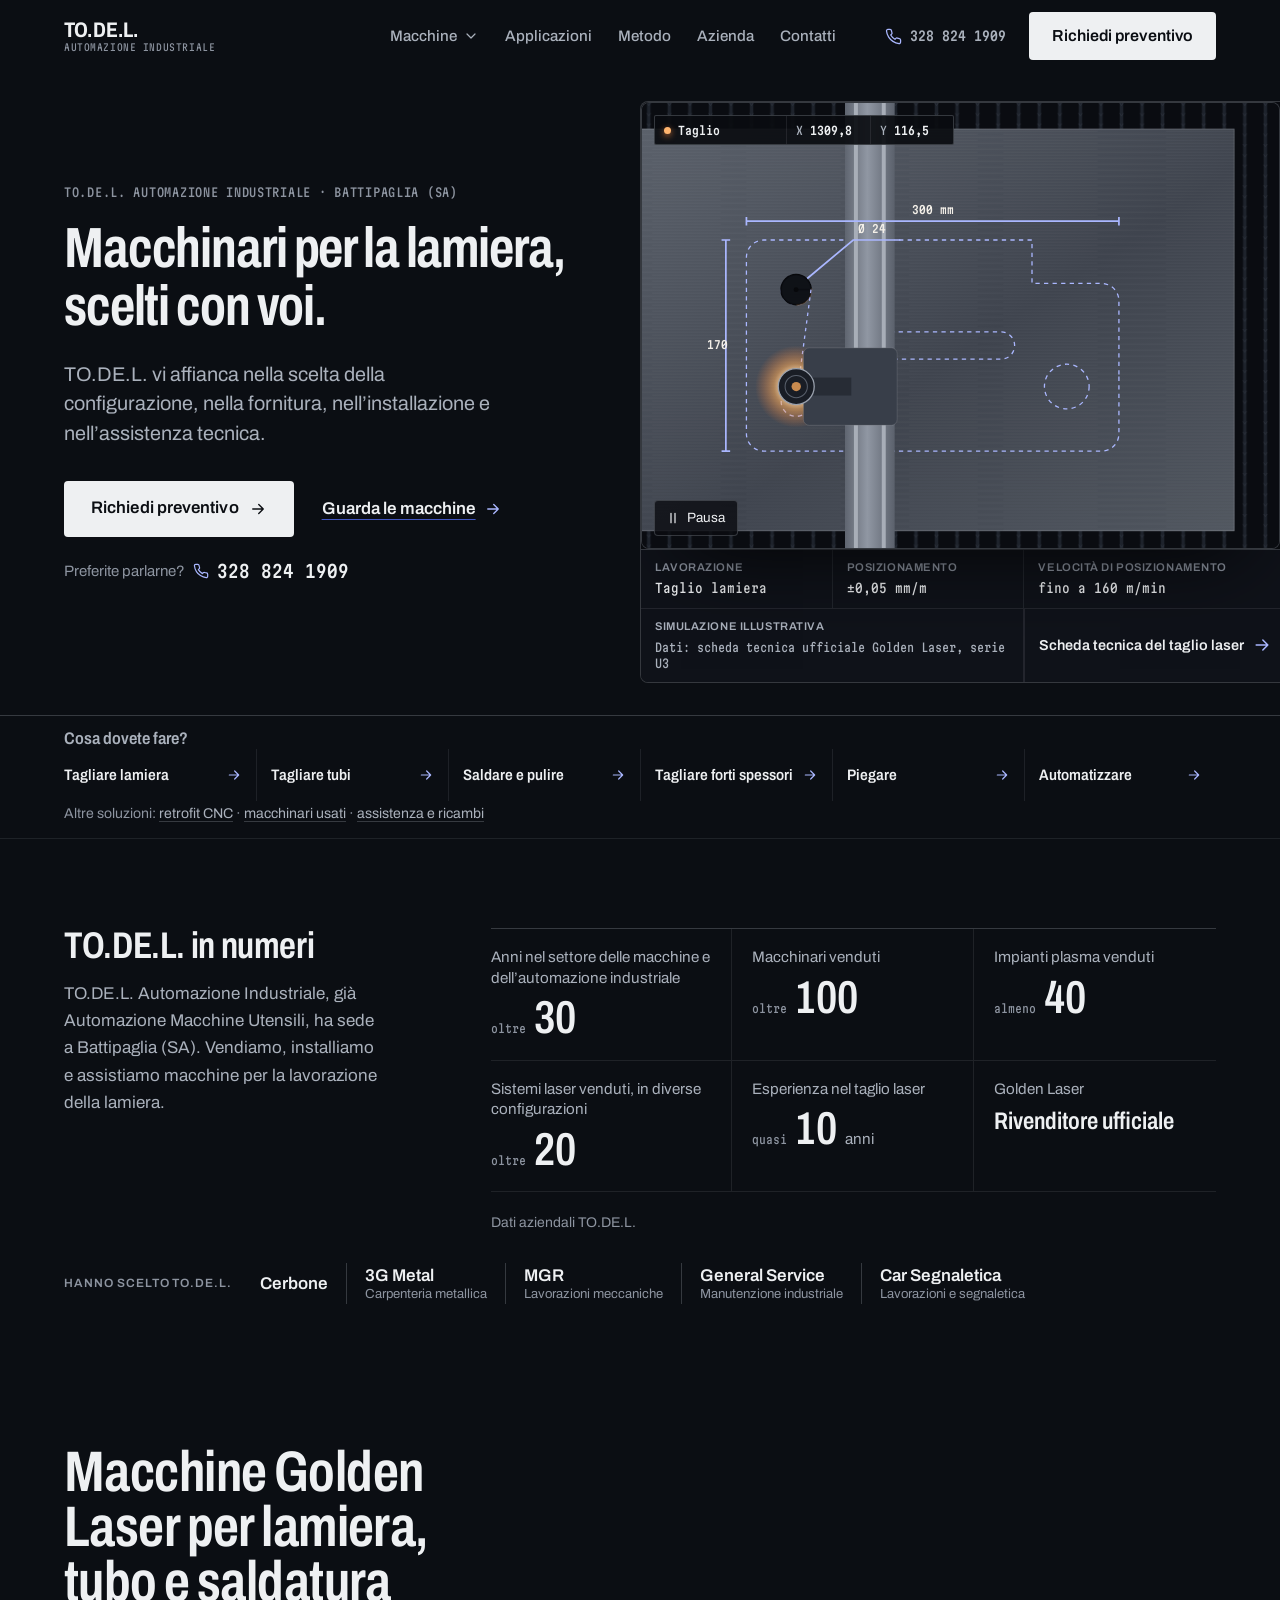
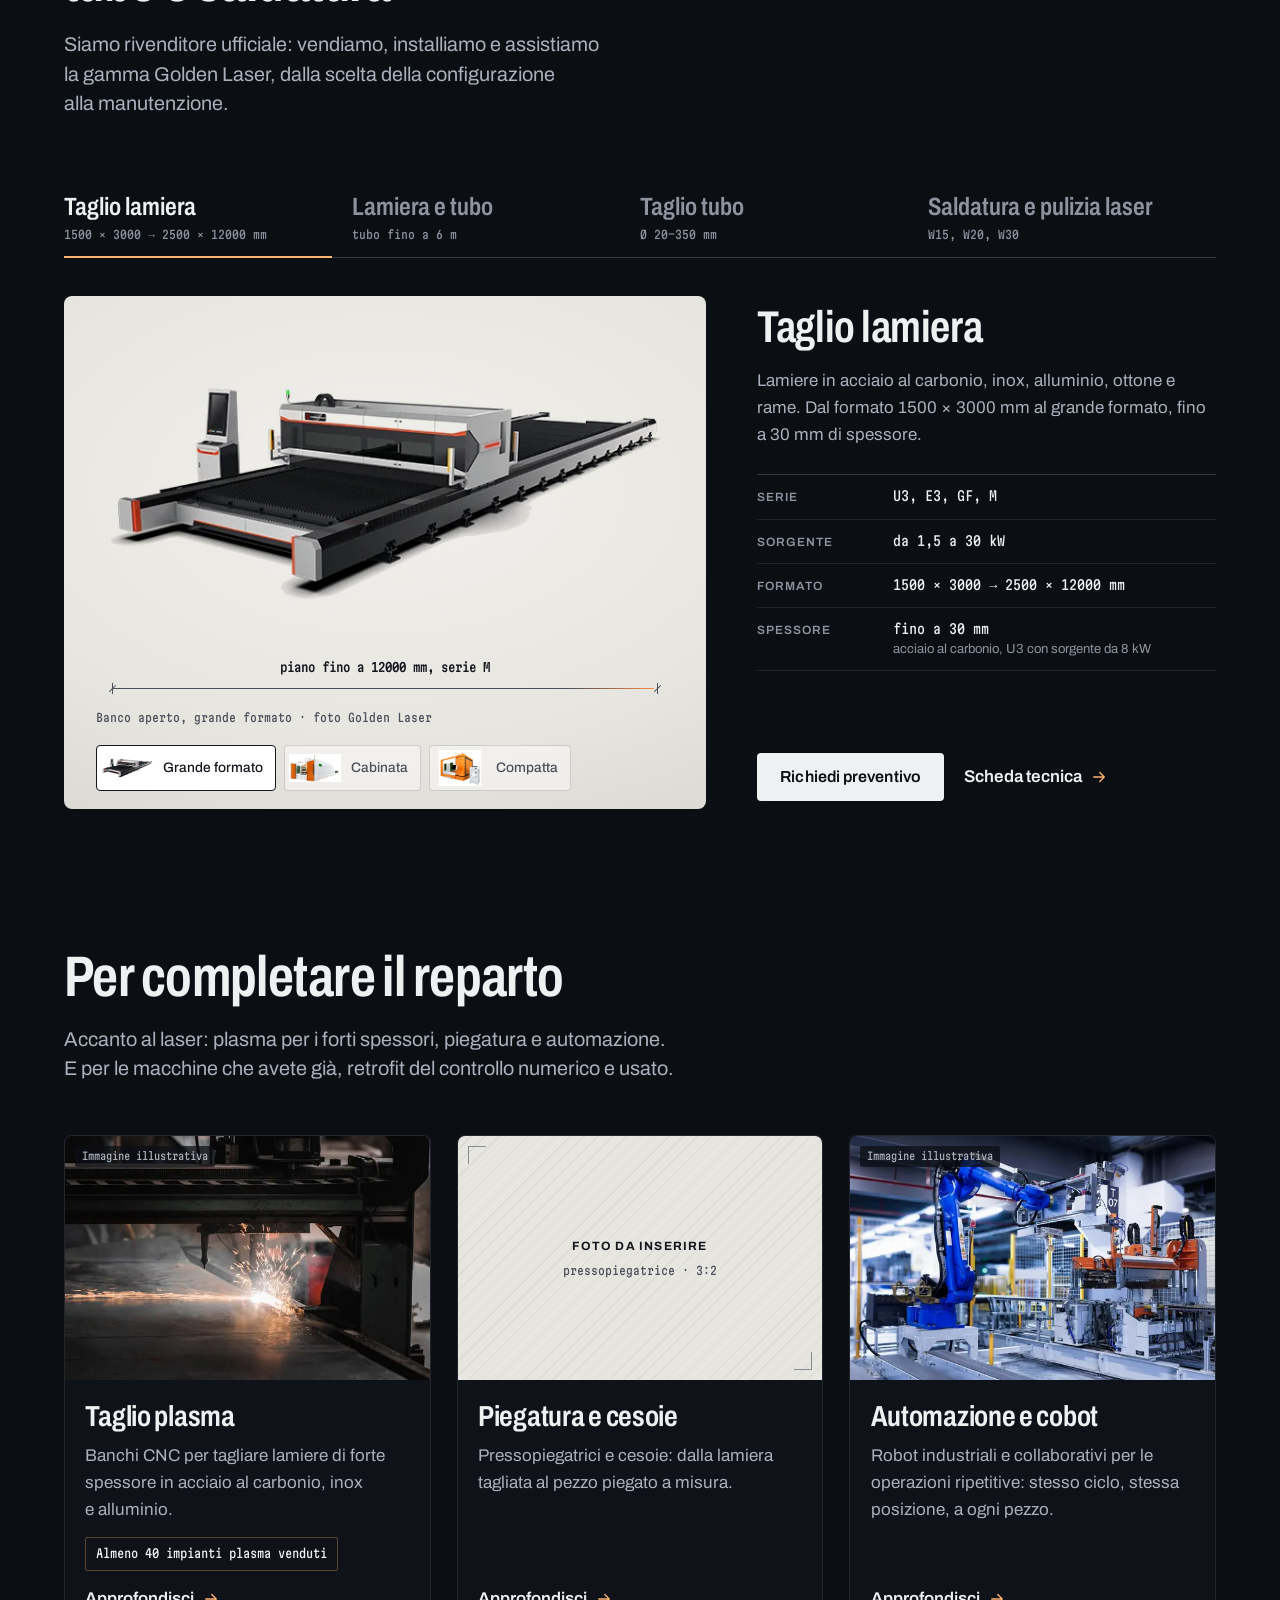
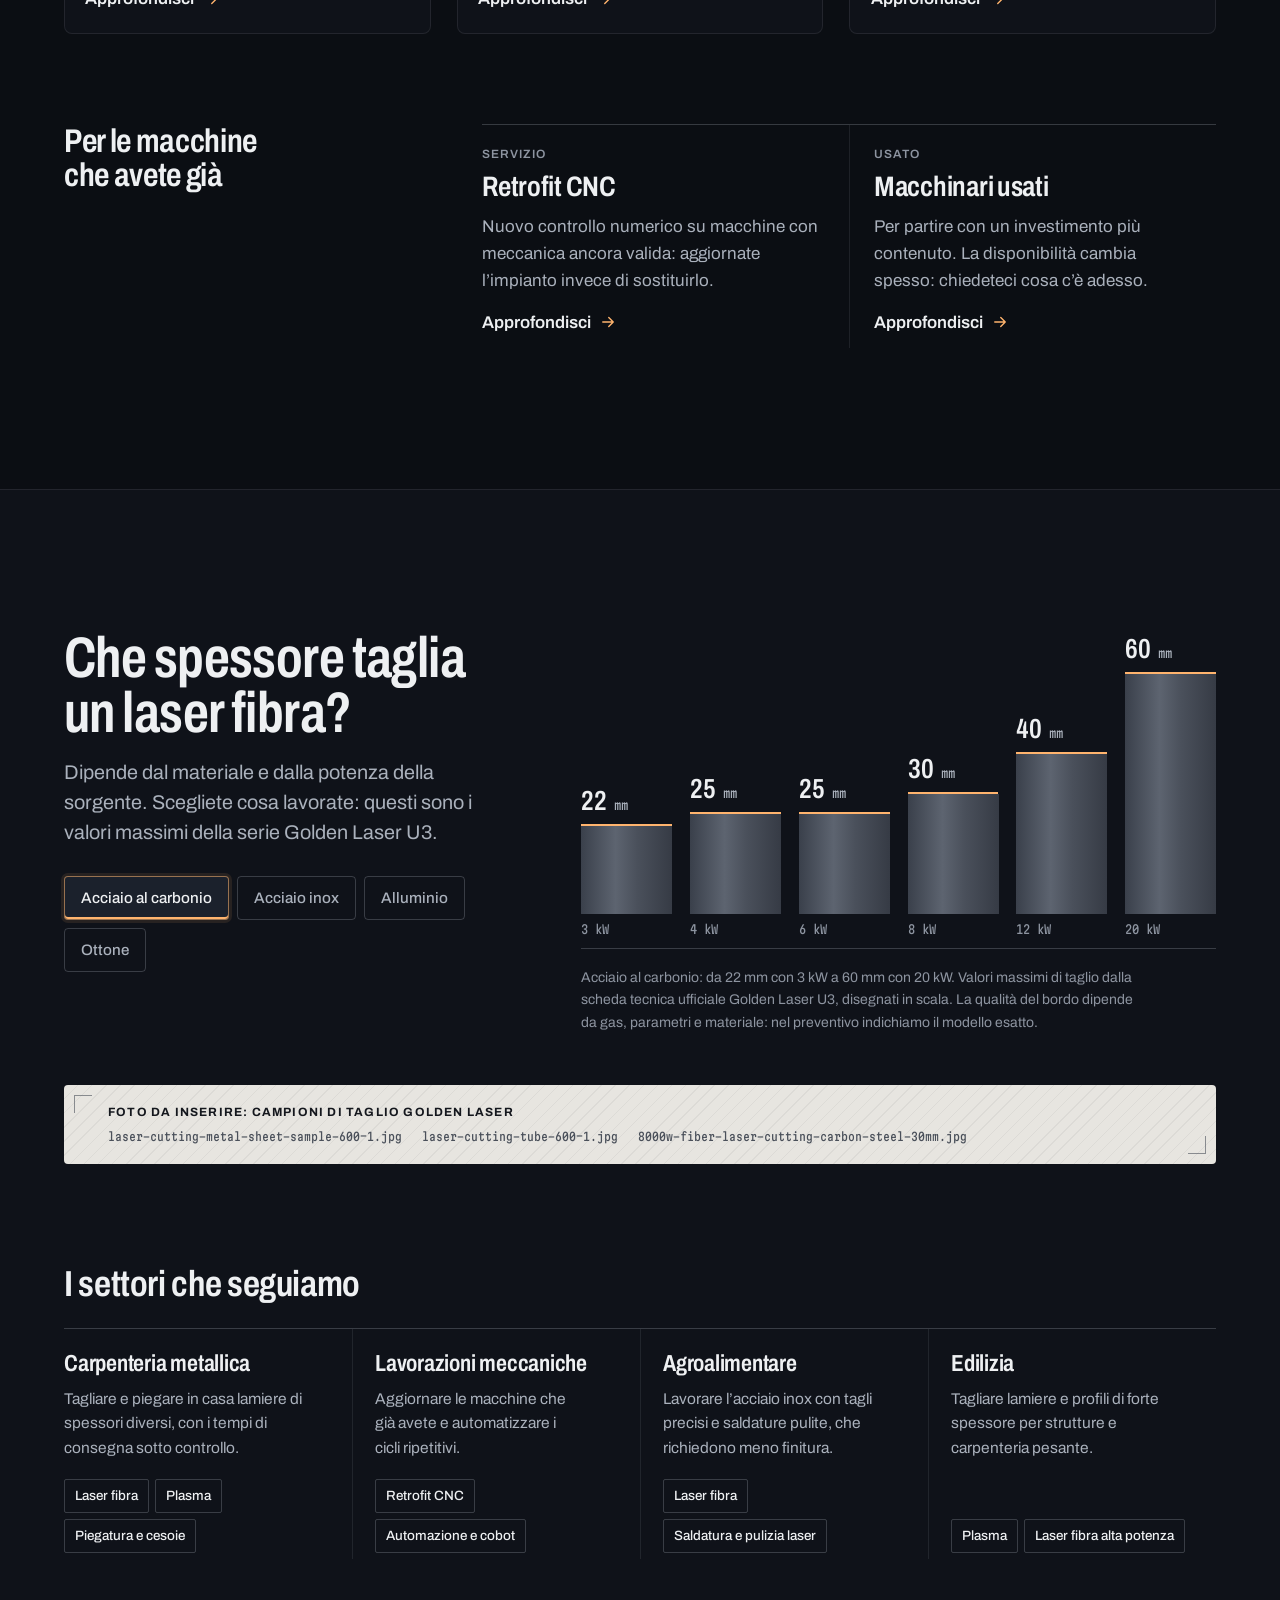
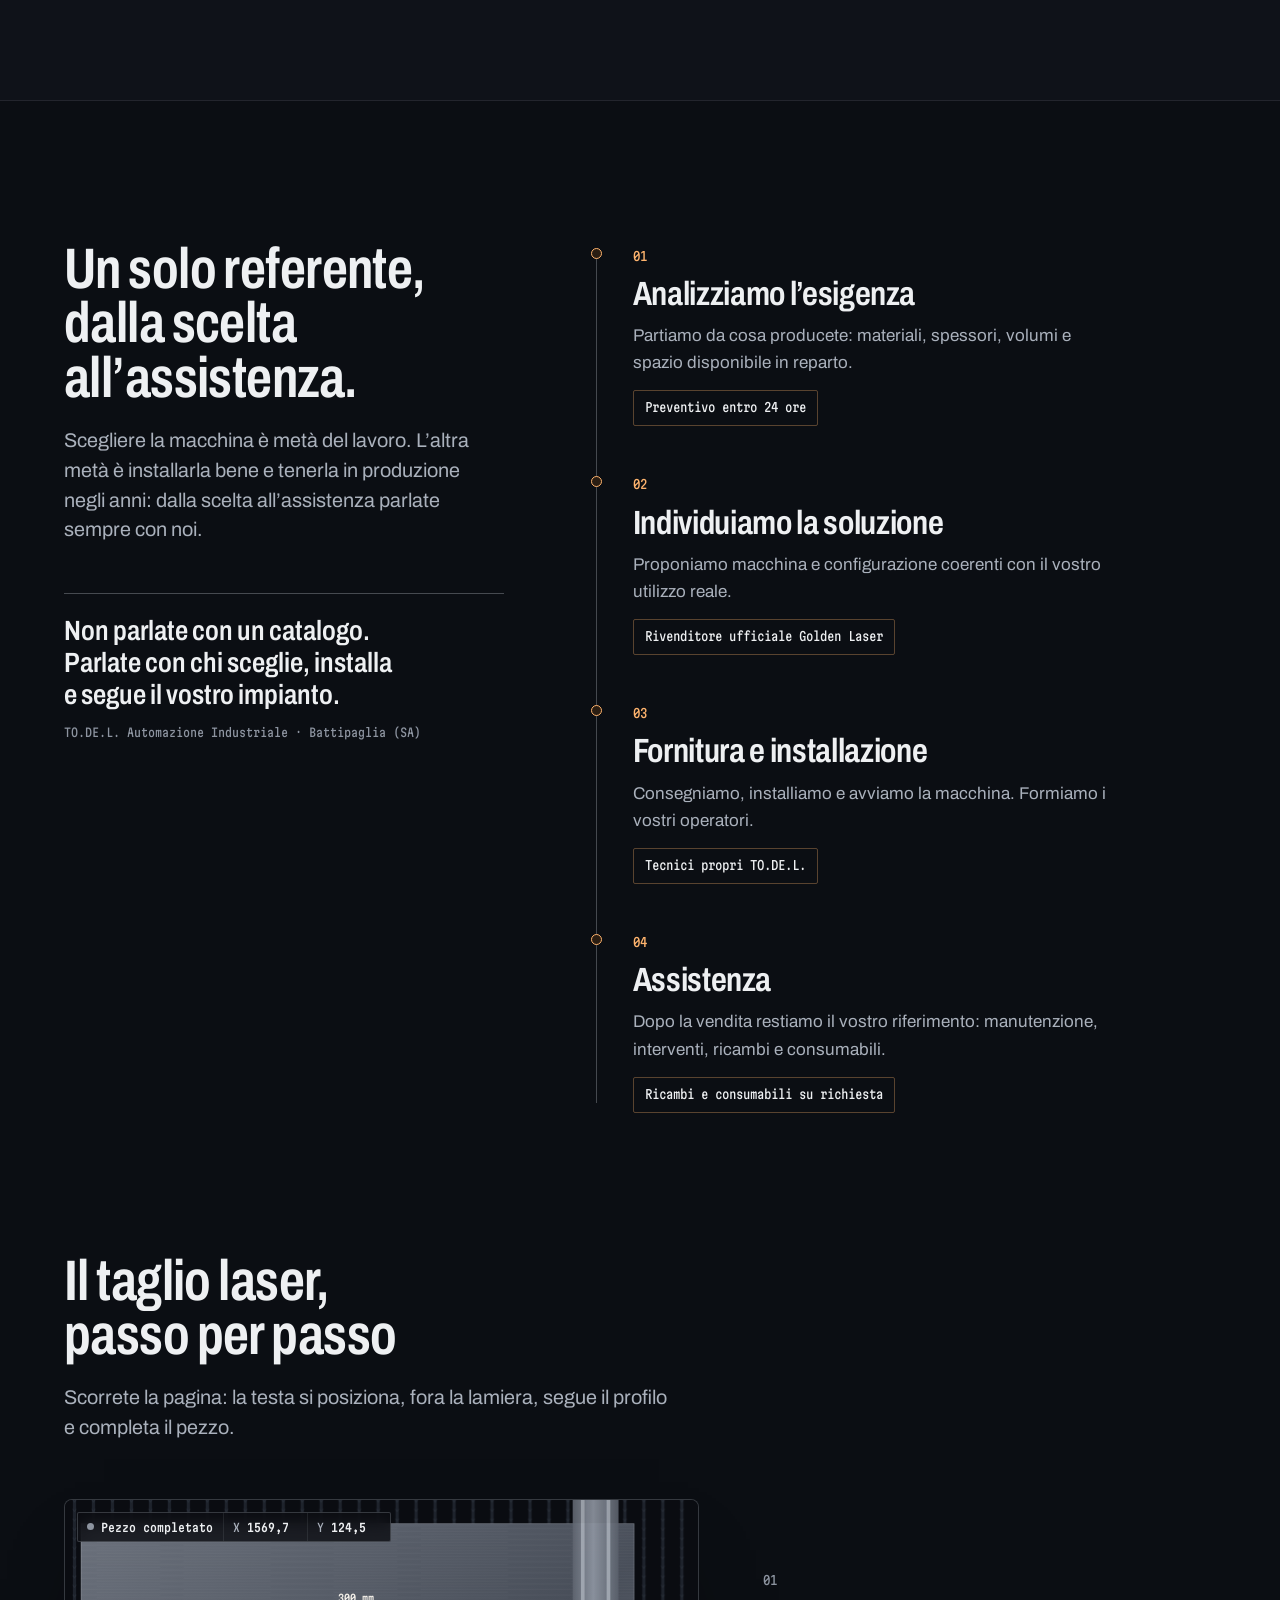
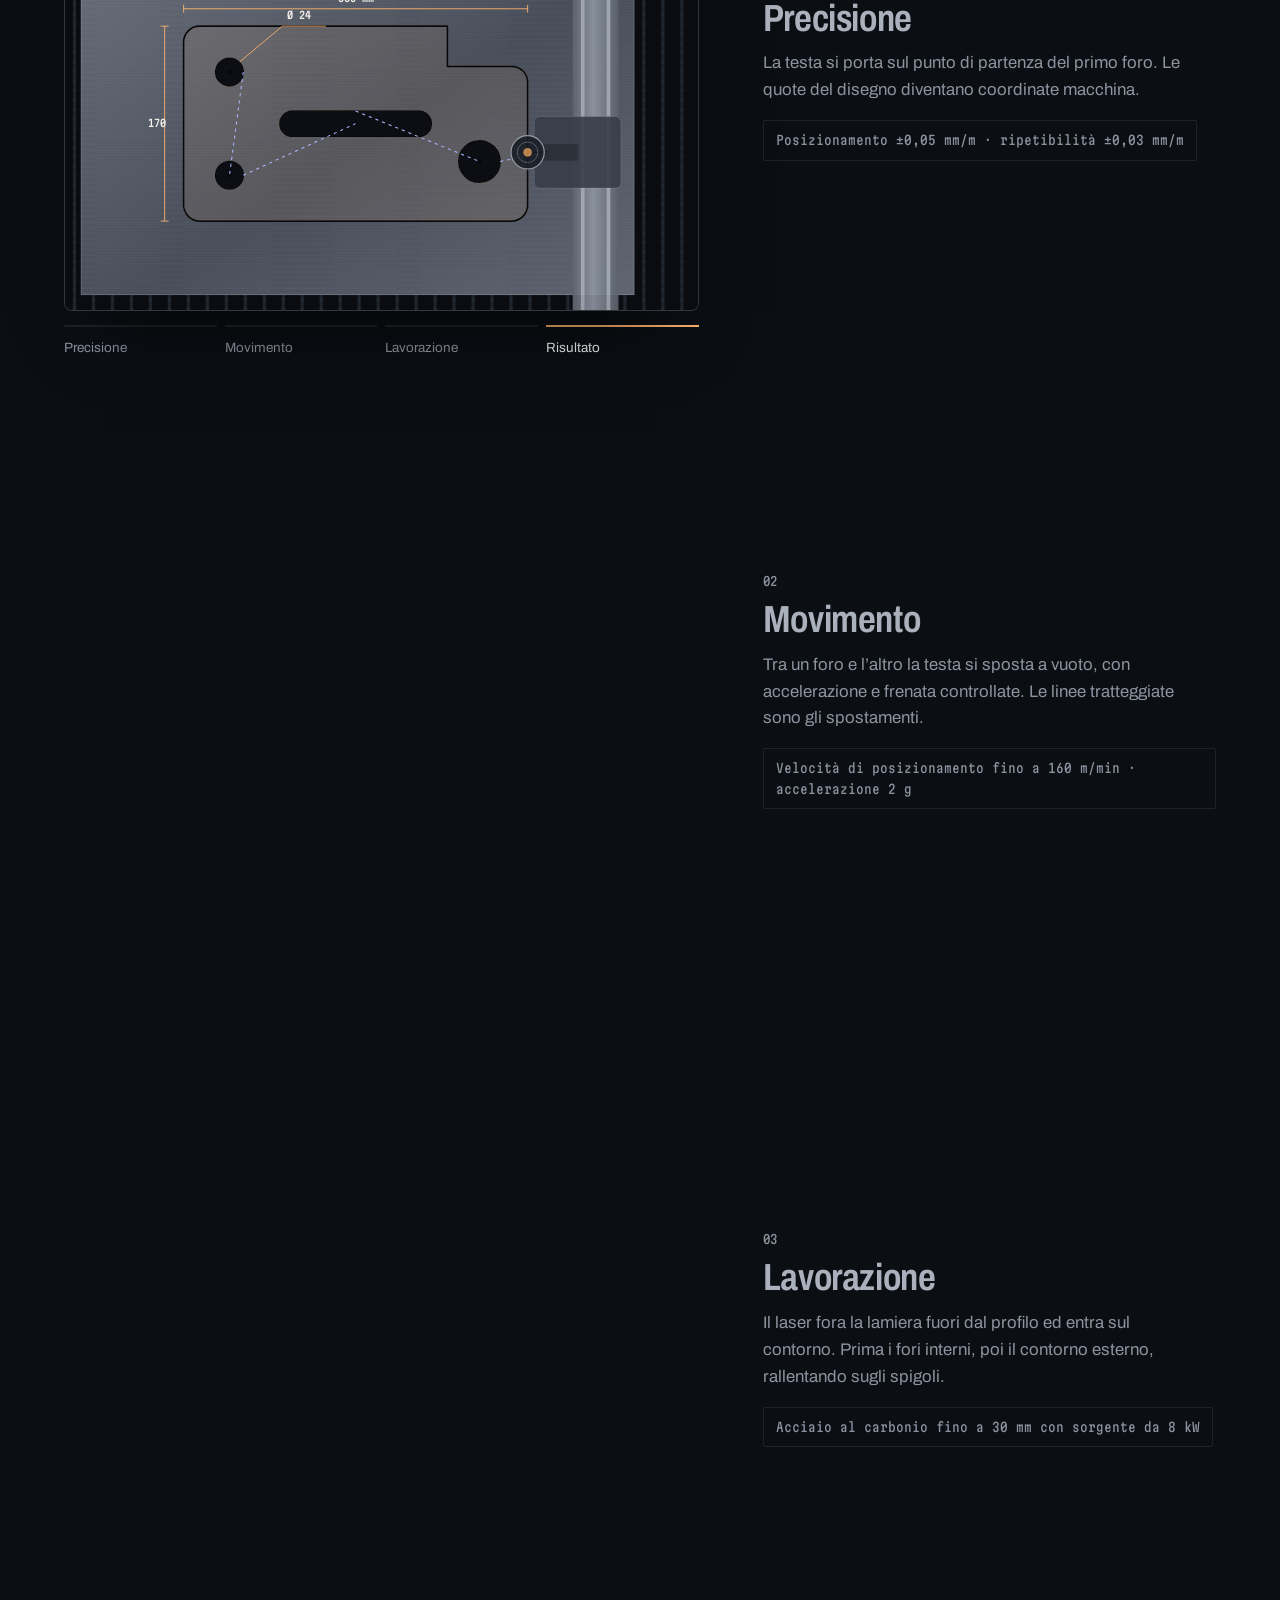
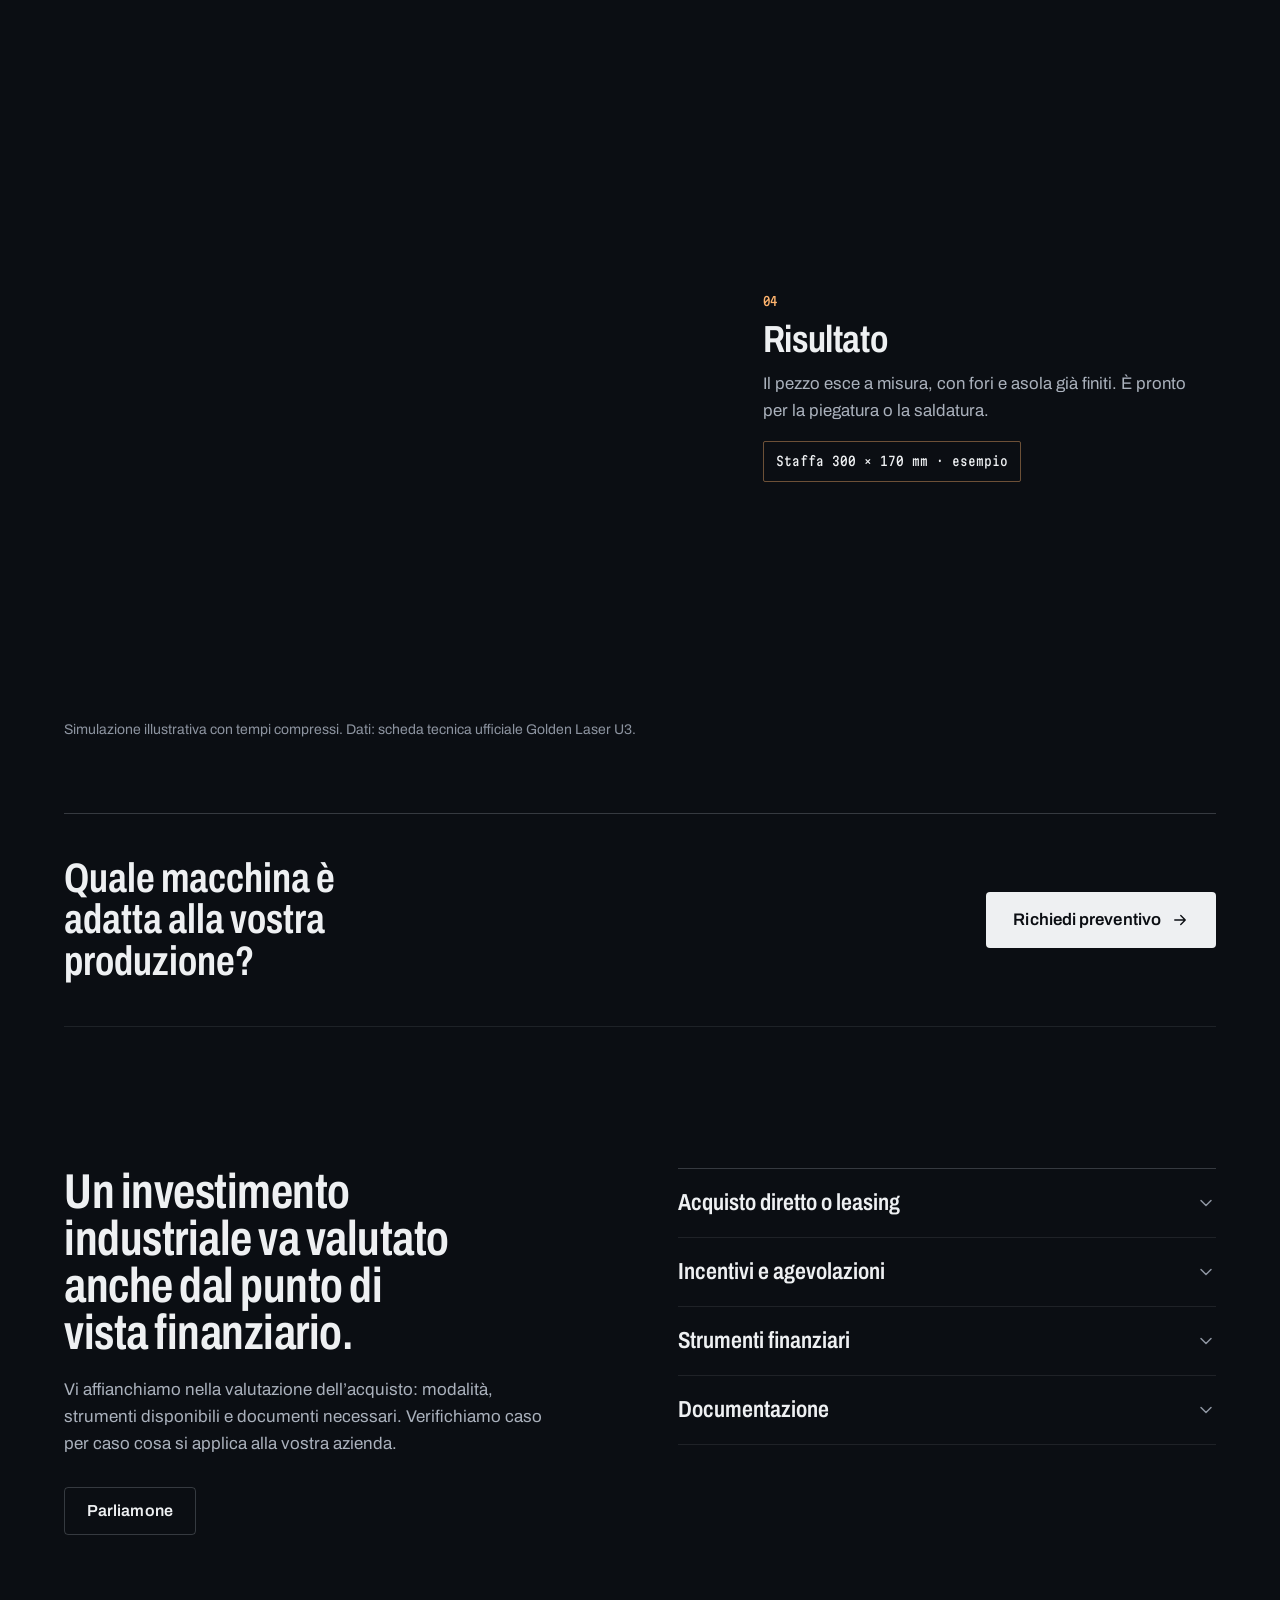
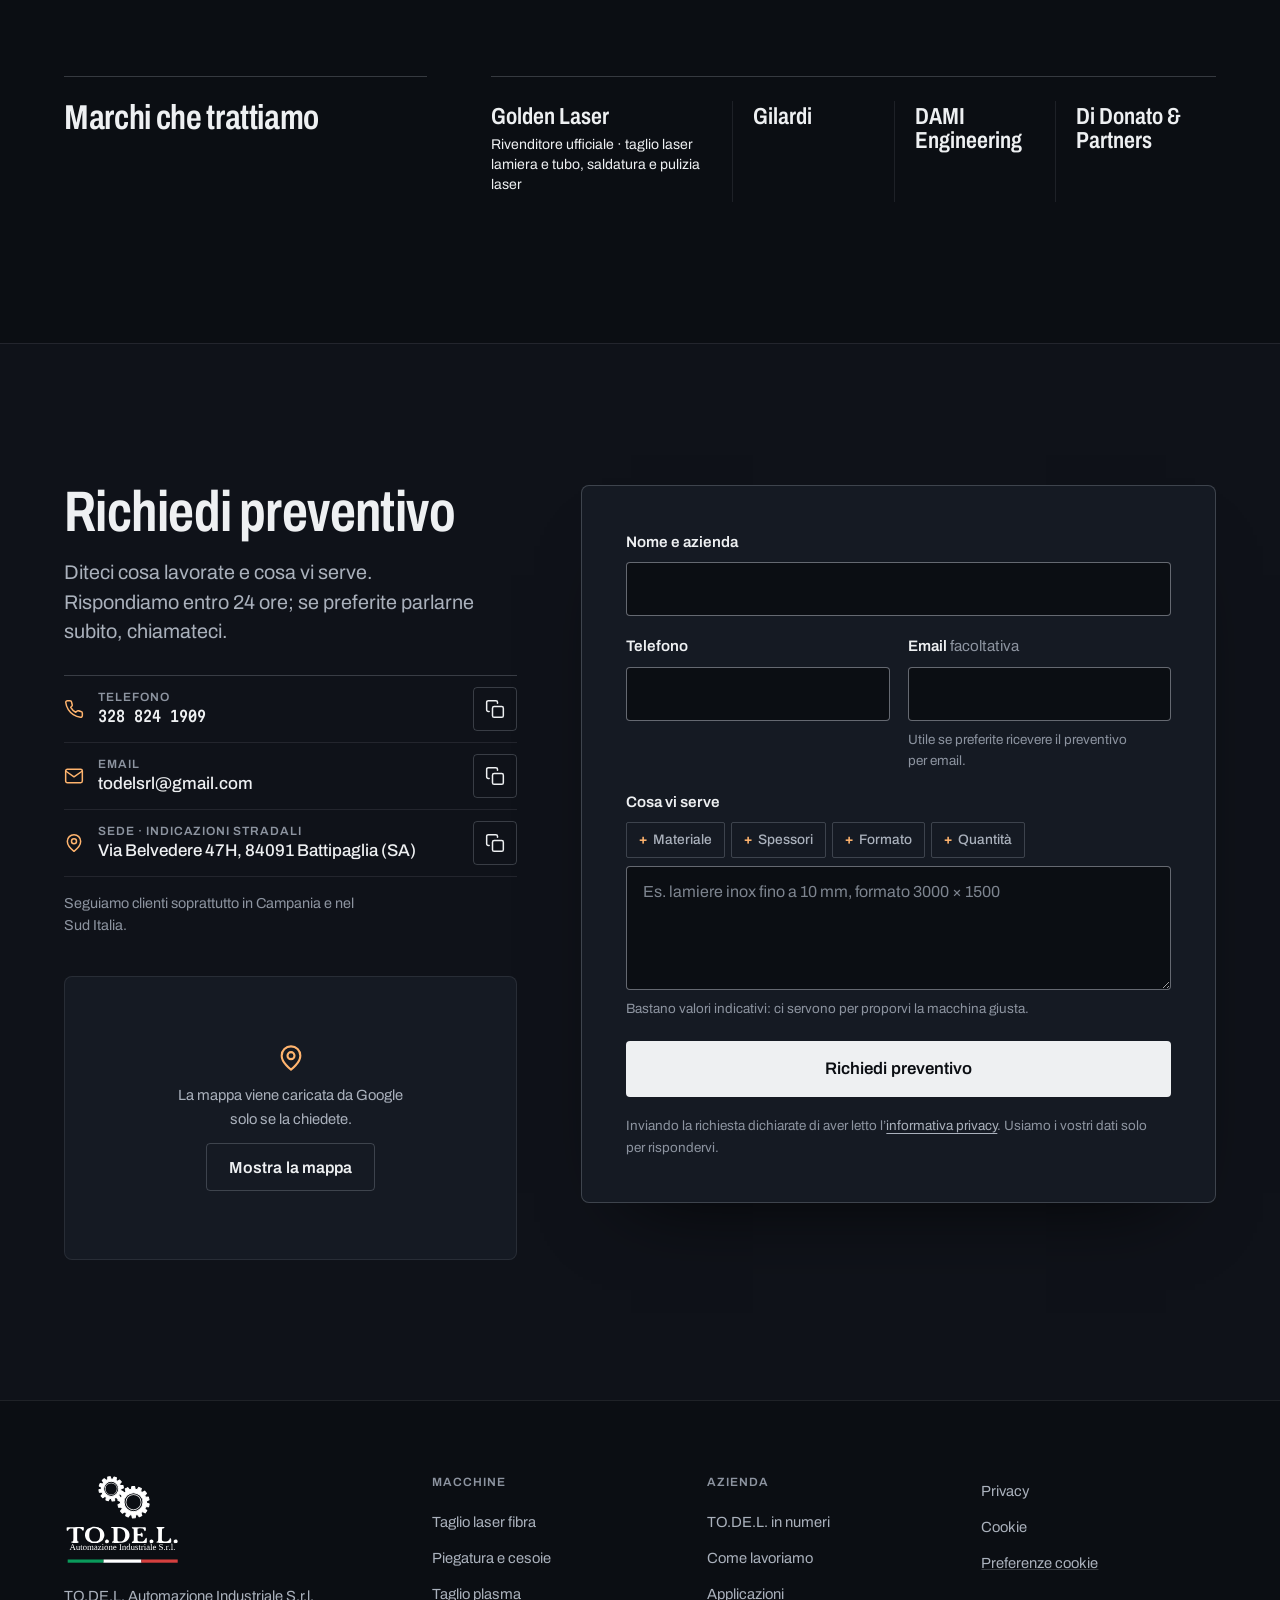
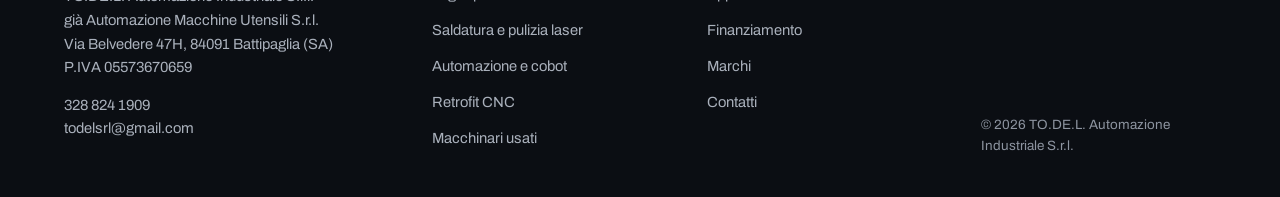
==== commit f5fbc718: "Hero fase 8: integrazione del prototipo approvato Applica prototipo-hero-fase8-definitivo.patch su 3" ====
--- a/sito-v3/public/index.html
+++ b/sito-v3/public/index.html
@@ -21,11 +21,10 @@
 <meta name="twitter:card" content="summary_large_image">
 <link rel="icon" href="assets/img/favicon.svg" type="image/svg+xml">
 <link rel="preload" href="assets/fonts/archivo-var.woff2" as="font" type="font/woff2" crossorigin>
-<link rel="preload" href="assets/img/gl/gf1530jht-officina.webp" as="image" type="image/webp" fetchpriority="high">
 <link rel="stylesheet" href="assets/css/style.css">
 <link rel="modulepreload" href="assets/js/main.js">
 <link rel="modulepreload" href="assets/js/consenso.js">
-<script>(function(d){d.classList.add("js");try{if(!sessionStorage.getItem("todel-taglio")&&!matchMedia("(prefers-reduced-motion: reduce)").matches)d.classList.add("taglio-eroe")}catch(e){}setTimeout(function(){if(!window.todelPronto)d.classList.remove("js","taglio-eroe")},3500)})(document.documentElement);</script>
+<script>(function(d){d.classList.add("js");setTimeout(function(){if(!window.todelPronto)d.classList.remove("js")},3500)})(document.documentElement);</script>
 <!-- Configurazione: modificare qui i servizi da attivare. Vedi README. -->
 <script type="application/json" id="config">
 {
@@ -121,7 +120,7 @@
 <header class="nav" data-nav>
   <div class="nav__fila">
     <a class="nav__marchio" href="#inizio" aria-label="TO.DE.L. Automazione Industriale, inizio pagina">
-      <img src="assets/img/logo-todel-bianco.svg" alt="" width="188" height="40">
+      <span class="marchio-testo" aria-hidden="true"><span class="marchio-testo__nome">TO.DE.L.</span><span class="marchio-testo__sotto">Automazione Industriale</span></span>
     </a>
     <nav class="nav__voci" aria-label="Principale">
       <ul>
@@ -130,10 +129,10 @@
             Macchine <svg class="i i--piccola" aria-hidden="true"><use href="#i-giu"/></svg>
           </button>
           <div class="tendina__pannello" id="menu-macchine" data-tendina-pannello hidden>
-            <p class="tendina__gruppo">Golden Laser · rivenditore ufficiale</p>
+            <p class="tendina__gruppo">Laser</p>
             <ul>
               <li><a href="#taglio-laser-fibra" data-apri="taglio-laser-fibra">Taglio laser fibra <span>lamiera, lamiera e tubo, tubo</span></a></li>
-              <li><a href="#saldatura-e-pulizia-laser" data-apri="saldatura-e-pulizia-laser">Saldatura e pulizia laser <span>saldatrici portatili serie W</span></a></li>
+              <li><a href="#saldatura-e-pulizia-laser" data-apri="saldatura-e-pulizia-laser">Saldatura e pulizia laser <span>saldatrici laser portatili 3 in 1</span></a></li>
             </ul>
             <p class="tendina__gruppo">Tecnologie complementari</p>
             <ul>
@@ -197,40 +196,56 @@
 
 <main id="contenuto">
 
-  <!-- HERO: la macchina reale. Il riquadro viene "tagliato" dalla lamiera alla prima visita (main.js) -->
+  <!-- HERO (prototipo Fase 8): disegno CAM che si taglia, senza foto. Fallback statico nel markup; animazione in main.js -->
   <section class="eroe" id="inizio" aria-labelledby="titolo">
     <div class="eroe__corpo">
       <div class="eroe__testo">
-        <h1 id="titolo" class="entra" style="--i:0">Taglio laser, plasma e automazione per la lamiera.</h1>
-        <p class="eroe__sotto entra" style="--i:1">Vendiamo, installiamo e assistiamo le macchine per tagliare, saldare e lavorare la lamiera. Rivenditore ufficiale Golden Laser, da Battipaglia (SA).</p>
-        <div class="eroe__azioni entra" style="--i:2">
-          <a class="tasto tasto--primario tasto--grande" href="#contatti" data-cta="hero" data-luce>Richiedi preventivo <svg class="i i--freccia" aria-hidden="true"><use href="#i-freccia"/></svg></a>
+        <p class="eroe__sopra">TO.DE.L.<span class="eroe__sopra-esteso"> Automazione Industriale</span> · Battipaglia (SA)</p>
+        <h1 id="titolo">Macchinari <span class="senza-a-capo">per la lamiera,</span><br> scelti con voi.</h1>
+        <p class="eroe__sotto">TO.DE.L. vi affianca nella scelta della configurazione, nella fornitura, nell’installazione e nell’assistenza tecnica.</p>
+        <div class="eroe__azioni">
+          <a class="tasto tasto--primario tasto--grande" href="#contatti" data-cta="hero">Richiedi preventivo <svg class="i i--freccia" aria-hidden="true"><use href="#i-freccia"/></svg></a>
           <a class="link-freccia eroe__secondaria" href="#macchine" data-traccia="click_macchine" data-origine="hero">Guarda le macchine <svg class="i" aria-hidden="true"><use href="#i-freccia"/></svg></a>
         </div>
-        <p class="eroe__tel entra" style="--i:3">Preferite parlarne? <a href="tel:+393288241909" data-traccia="click_telefono" data-origine="hero"><svg class="i" aria-hidden="true"><use href="#i-telefono"/></svg><span class="dato">328 824 1909</span></a></p>
-      </div>
-
-      <figure class="eroe__foto" data-eroe-media>
-        <div class="eroe__inquadratura" data-taglio-eroe>
-          <picture>
-            <source type="image/webp" srcset="assets/img/gl/gf1530jht-officina.webp">
-            <img src="assets/img/gl/gf1530jht-officina.jpg" alt="Golden Laser GF-1530JHT per lamiera e tubo in un capannone: pannello di controllo a sinistra, portelli arancioni aperti e mandrino del tubo visibile" width="750" height="562" fetchpriority="high" decoding="async">
-          </picture>
-        </div>
-        <figcaption class="cartiglio-tecnico eroe__cartiglio entra-visuale">
+        <p class="eroe__tel">Preferite parlarne? <a href="tel:+393288241909" data-traccia="click_telefono" data-origine="hero"><svg class="i" aria-hidden="true"><use href="#i-telefono"/></svg><span class="dato">328 824 1909</span></a></p>
+      </div>
+
+      <figure class="eroe__sim">
+        <div class="sim sim--eroe" data-sim-eroe role="img" aria-label="Simulazione del taglio laser di una staffa su lamiera, vista dall’alto">
+          <!-- fotogramma finale generato da taglio.js (scena eroeCam): visibile senza JS e con movimento ridotto -->
+          <svg viewBox="0 0 800 520" class="sim__svg sim__statica" focusable="false" preserveAspectRatio="xMidYMid slice" aria-hidden="true"><defs><pattern id="st-lam" width="24" height="24" patternUnits="userSpaceOnUse"><rect width="24" height="24" class="sim__piano"></rect><rect x="10" width="4" height="24" class="sim__lamella"></rect><path d="M10 0 L12 3 L14 0 M10 12 L12 15 L14 12" class="sim__dente"></path></pattern><linearGradient id="st-lmr" x1="0" y1="0" x2="1" y2="1"><stop offset="0" class="sim__lmr-1"></stop><stop offset="0.55" class="sim__lmr-2"></stop><stop offset="1" class="sim__lmr-3"></stop></linearGradient><pattern id="st-spz" width="300" height="7" patternUnits="userSpaceOnUse"><path d="M0 1.5 H120 M150 1.5 H300 M40 5 H260" class="sim__spazzolato"></path></pattern><linearGradient id="st-trv" x1="0" y1="0" x2="1" y2="0"><stop offset="0" class="sim__trv-1"></stop><stop offset="0.45" class="sim__trv-2"></stop><stop offset="1" class="sim__trv-3"></stop></linearGradient><radialGradient id="st-bgl"><stop offset="0" stop-color="#ffffff" stop-opacity="1"></stop><stop offset="0.3" stop-color="#fff1d6" stop-opacity="0.95"></stop><stop offset="0.55" stop-color="#ffad5a" stop-opacity="0.55"></stop><stop offset="1" stop-color="#ff7a2e" stop-opacity="0"></stop></radialGradient></defs><rect x="-10" y="-10" width="820" height="540" fill="url(#st-lam)"></rect><rect x="20" y="30" width="700" height="470" fill="url(#st-lmr)" class="sim__lamiera"></rect><rect x="20" y="30" width="700" height="470" fill="url(#st-spz)"></rect><rect x="20.5" y="30.5" width="699" height="469" class="sim__bordo-lamiera"></rect><g class="sim__lavoro"><g class="sim__pezzo"><path d="M585 319.5 L585 386.2 A20.3 20.3 0 0 1 564.7 406.5 L170.3 406.5 A20.3 20.3 0 0 1 150 386.2 L150 180.3 A20.3 20.3 0 0 1 170.3 160 L483.5 160 L483.5 210.75 L564.7 210.75 A20.3 20.3 0 0 1 585 231.05 L585 319.5 Z M225.4 218 A17.4 17.4 0 1 1 190.6 218 A17.4 17.4 0 1 1 225.4 218 Z M225.4 348.5 A17.4 17.4 0 1 1 190.6 348.5 A17.4 17.4 0 1 1 225.4 348.5 Z M287.75 267.3 L447.25 267.3 A15.95 15.95 0 0 1 447.25 299.2 L287.75 299.2 A15.95 15.95 0 0 1 287.75 267.3 Z M550.2 331.1 A26.1 26.1 0 1 1 498 331.1 A26.1 26.1 0 1 1 550.2 331.1 Z" fill-rule="evenodd" class="sim__programma"></path><path d="M585 319.5 L585 386.2 A20.3 20.3 0 0 1 564.7 406.5 L170.3 406.5 A20.3 20.3 0 0 1 150 386.2 L150 180.3 A20.3 20.3 0 0 1 170.3 160 L483.5 160 L483.5 210.75 L564.7 210.75 A20.3 20.3 0 0 1 585 231.05 L585 319.5 Z M225.4 218 A17.4 17.4 0 1 1 190.6 218 A17.4 17.4 0 1 1 225.4 218 Z M225.4 348.5 A17.4 17.4 0 1 1 190.6 348.5 A17.4 17.4 0 1 1 225.4 348.5 Z M287.75 267.3 L447.25 267.3 A15.95 15.95 0 0 1 447.25 299.2 L287.75 299.2 A15.95 15.95 0 0 1 287.75 267.3 Z M550.2 331.1 A26.1 26.1 0 1 1 498 331.1 A26.1 26.1 0 1 1 550.2 331.1 Z" fill-rule="evenodd" class="sim__finito" style="opacity: 1;"></path><path d="M208 218 L225.4 218 A17.4 17.4 0 1 0 190.6 218 A17.4 17.4 0 1 0 225.4 218" class="sim__solco" stroke-width="2.1" style="stroke-dasharray: 126.727, 136.727; stroke-dashoffset: 0; opacity: 1;"></path><path d="M208 218 L225.4 218 A17.4 17.4 0 1 0 190.6 218 A17.4 17.4 0 1 0 225.4 218" class="sim__caldo" stroke-width="3.1500000000000004" style="opacity: 0;"></path><path d="M225.4 218 A17.4 17.4 0 1 1 190.6 218 A17.4 17.4 0 1 1 225.4 218 Z" class="sim__sfrido" style="opacity: 1;"></path><circle cx="208" cy="218" r="2.8350000000000004" class="sim__foratura" style="opacity: 1;"></circle><path d="M208 348.5 L225.4 348.5 A17.4 17.4 0 1 0 190.6 348.5 A17.4 17.4 0 1 0 225.4 348.5" class="sim__solco" stroke-width="2.1" style="stroke-dasharray: 126.727, 136.727; stroke-dashoffset: 0; opacity: 1;"></path><path d="M208 348.5 L225.4 348.5 A17.4 17.4 0 1 0 190.6 348.5 A17.4 17.4 0 1 0 225.4 348.5" class="sim__caldo" stroke-width="3.1500000000000004" style="opacity: 0;"></path><path d="M225.4 348.5 A17.4 17.4 0 1 1 190.6 348.5 A17.4 17.4 0 1 1 225.4 348.5 Z" class="sim__sfrido" style="opacity: 1;"></path><circle cx="208" cy="348.5" r="2.8350000000000004" class="sim__foratura" style="opacity: 1;"></circle><path d="M367.5 283.25 L367.5 267.3 L287.75 267.3 A15.95 15.95 0 0 0 287.75 299.2 L447.25 299.2 A15.95 15.95 0 0 0 447.25 267.3 L367.5 267.3" class="sim__solco" stroke-width="2.1" style="stroke-dasharray: 435.167, 445.167; stroke-dashoffset: 0; opacity: 1;"></path><path d="M367.5 283.25 L367.5 267.3 L287.75 267.3 A15.95 15.95 0 0 0 287.75 299.2 L447.25 299.2 A15.95 15.95 0 0 0 447.25 267.3 L367.5 267.3" class="sim__caldo" stroke-width="3.1500000000000004" style="opacity: 0;"></path><path d="M287.75 267.3 L447.25 267.3 A15.95 15.95 0 0 1 447.25 299.2 L287.75 299.2 A15.95 15.95 0 0 1 287.75 267.3 Z" class="sim__sfrido" style="opacity: 1;"></path><circle cx="367.5" cy="283.25" r="2.8350000000000004" class="sim__foratura" style="opacity: 1;"></circle><path d="M524.1 331.1 L550.2 331.1 A26.1 26.1 0 1 0 498 331.1 A26.1 26.1 0 1 0 550.2 331.1" class="sim__solco" stroke-width="2.1" style="stroke-dasharray: 190.091, 200.091; stroke-dashoffset: 0; opacity: 1;"></path><path d="M524.1 331.1 L550.2 331.1 A26.1 26.1 0 1 0 498 331.1 A26.1 26.1 0 1 0 550.2 331.1" class="sim__caldo" stroke-width="3.1500000000000004" style="opacity: 0;"></path><path d="M550.2 331.1 A26.1 26.1 0 1 1 498 331.1 A26.1 26.1 0 1 1 550.2 331.1 Z" class="sim__sfrido" style="opacity: 1;"></path><circle cx="524.1" cy="331.1" r="2.8350000000000004" class="sim__foratura" style="opacity: 1;"></circle><path d="M608.2 319.5 L585 319.5 L585 386.2 A20.3 20.3 0 0 1 564.7 406.5 L170.3 406.5 A20.3 20.3 0 0 1 150 386.2 L150 180.3 A20.3 20.3 0 0 1 170.3 160 L483.5 160 L483.5 210.75 L564.7 210.75 A20.3 20.3 0 0 1 585 231.05 L585 319.5" class="sim__solco" stroke-width="2.1" style="stroke-dasharray: 1351.35, 1361.35; stroke-dashoffset: 0; opacity: 1;"></path><path d="M608.2 319.5 L585 319.5 L585 386.2 A20.3 20.3 0 0 1 564.7 406.5 L170.3 406.5 A20.3 20.3 0 0 1 150 386.2 L150 180.3 A20.3 20.3 0 0 1 170.3 160 L483.5 160 L483.5 210.75 L564.7 210.75 A20.3 20.3 0 0 1 585 231.05 L585 319.5" class="sim__caldo" stroke-width="3.1500000000000004" style="opacity: 0;"></path><path d="M585 319.5 L585 386.2 A20.3 20.3 0 0 1 564.7 406.5 L170.3 406.5 A20.3 20.3 0 0 1 150 386.2 L150 180.3 A20.3 20.3 0 0 1 170.3 160 L483.5 160 L483.5 210.75 L564.7 210.75 A20.3 20.3 0 0 1 585 231.05 L585 319.5 Z" class="sim__staccato" style="opacity: 0;"></path><circle cx="608.2" cy="319.5" r="2.8350000000000004" class="sim__foratura" style="opacity: 1;"></circle></g></g><g class="sim__tracce"><path d="M225.4 218 L208 348.5" class="sim__traccia" style="opacity: 1;"></path><path d="M225.4 348.5 L367.5 283.25" class="sim__traccia" style="opacity: 1;"></path><path d="M367.5 267.3 L524.1 331.1" class="sim__traccia" style="opacity: 1;"></path><path d="M550.2 331.1 L608.2 319.5" class="sim__traccia" style="opacity: 1;"></path></g><g class="sim__scintille"></g><g class="sim__portale" transform="translate(752 0)"><rect x="56.96" y="-40" width="58" height="600" class="sim__trave" fill="url(#st-trv)"></rect><rect x="67.4" y="-40" width="4.64" height="600" class="sim__guida"></rect><rect x="99.88" y="-40" width="4.64" height="600" class="sim__guida"></rect></g><g class="sim__carrello" transform="translate(752 468)"><rect x="8.4" y="-45.24" width="109.46000000000001" height="90.48" rx="6.96" class="sim__slitta"></rect><rect x="11.55" y="-10.5" width="52.76" height="21" class="sim__staffa-testa"></rect><circle r="21" class="sim__corpo-testa"></circle><circle r="13.02" class="sim__anello-testa"></circle><circle r="5.46" class="sim__ugello"></circle></g><g class="sim__quote"><path d="M150 138 L585 138" class="sim__quota-linea"></path><path d="M150 133 L150 143 M585 133 L585 143" class="sim__quota-linea"></path><text x="367.5" y="130" class="sim__quota-testo" text-anchor="middle">300 mm</text><path d="M126 160 L126 406.5" class="sim__quota-linea"></path><path d="M121 160 L131 160 M121 406.5 L131 406.5" class="sim__quota-linea"></path><text x="116" y="287.25" class="sim__quota-testo" text-anchor="middle">170</text><path d="M221.05 204.95 L274.7 160 L329.8 160" class="sim__quota-linea"></path><text x="280.5" y="151.3" class="sim__quota-testo">Ø 24</text></g></svg>
+          <div class="sim__hud" aria-hidden="true">
+            <span class="sim__stato" data-lettura-stato>Pezzo completato</span>
+            <span class="sim__coord">X <b data-lettura-x>—</b></span>
+            <span class="sim__coord">Y <b data-lettura-y>—</b></span>
+          </div>
+        </div>
+        <figcaption class="eroe__cartiglio">
           <dl>
-            <div class="cartiglio-tecnico__titolo"><dt>Modello</dt><dd>GF-1530JHT</dd></div>
-            <div><dt>Lavorazione</dt><dd>Lamiera e tubo</dd></div>
-            <div><dt>Sorgente</dt><dd>1-4 kW</dd></div>
-            <div><dt>Area</dt><dd>1500 × 3000 mm</dd></div>
-            <div><dt>Tubo</dt><dd>Ø 20-160 mm</dd></div>
-            <div><dt>Foto</dt><dd>Golden Laser</dd></div>
+            <div><dt>Lavorazione</dt><dd>Taglio lamiera</dd></div>
+            <div><dt>Posizionamento</dt><dd>±0,05 mm/m</dd></div>
+            <div><dt>Velocità di posizionamento</dt><dd>fino a 160 m/min</dd></div>
+            <div class="eroe__fonte"><dt>Simulazione illustrativa</dt><dd>Dati: scheda tecnica ufficiale Golden Laser, serie U3</dd></div>
           </dl>
-          <a class="cartiglio-tecnico__link" href="#taglio-laser-fibra" data-apri="taglio-laser-fibra" data-origine="hero-cartiglio" data-luce>Scheda tecnica del taglio laser <svg class="i" aria-hidden="true"><use href="#i-freccia"/></svg></a>
+          <a class="eroe__scheda" href="#taglio-laser-fibra" data-apri="taglio-laser-fibra" data-origine="hero-cartiglio">Scheda tecnica del taglio laser <svg class="i" aria-hidden="true"><use href="#i-freccia"/></svg></a>
         </figcaption>
       </figure>
     </div>
-    <div class="contenitore"><div class="linea-taglio eroe__linea" data-linea-taglio aria-hidden="true"><span></span></div></div>
+
+    <nav class="eroe__lavorazioni" aria-labelledby="titolo-lavorazioni">
+      <div class="contenitore">
+        <h2 class="eroe__domanda" id="titolo-lavorazioni">Cosa dovete fare?</h2>
+        <ul class="eroe__voci">
+          <li><a href="#famiglia-lamiera" data-origine="hero-lavorazioni">Tagliare lamiera <svg class="i" aria-hidden="true"><use href="#i-freccia"/></svg></a></li>
+          <li><a href="#famiglia-lamiera-tubo" data-origine="hero-lavorazioni">Tagliare tubi <svg class="i" aria-hidden="true"><use href="#i-freccia"/></svg></a></li>
+          <li><a href="#famiglia-saldatura" data-origine="hero-lavorazioni">Saldare e pulire <svg class="i" aria-hidden="true"><use href="#i-freccia"/></svg></a></li>
+          <li><a href="#applicazioni" data-origine="hero-lavorazioni">Tagliare forti spessori <svg class="i" aria-hidden="true"><use href="#i-freccia"/></svg></a></li>
+          <li><a href="#piegatura-e-cesoie" data-apri="piegatura-e-cesoie" data-origine="hero-lavorazioni">Piegare <svg class="i" aria-hidden="true"><use href="#i-freccia"/></svg></a></li>
+          <li><a href="#automazione-e-cobot" data-apri="automazione-e-cobot" data-origine="hero-lavorazioni">Automatizzare <svg class="i" aria-hidden="true"><use href="#i-freccia"/></svg></a></li>
+        </ul>
+        <p class="eroe__altre">Altre soluzioni: <a href="#retrofit-cnc" data-apri="retrofit-cnc" data-origine="hero-altre">retrofit CNC</a> · <a href="#macchinari-usati" data-apri="macchinari-usati" data-origine="hero-altre">macchinari usati</a> · <a href="#contatti" data-origine="hero-altre">assistenza e ricambi</a></p>
+      </div>
+    </nav>
   </section>
 
   <!-- AZIENDA: i numeri verificati, come una distinta -->
--- a/sito-v3/public/assets/css/style.css
+++ b/sito-v3/public/assets/css/style.css
@@ -201,10 +201,8 @@
   --nav-p: 0;
   position: fixed; inset: 0 0 auto 0; z-index: 1000;
   padding-top: env(safe-area-inset-top, 0px);
-  background: rgba(11, 14, 19, calc(0.42 + var(--nav-p) * 0.46));
-  -webkit-backdrop-filter: blur(16px) saturate(140%);
-  backdrop-filter: blur(16px) saturate(140%);
-  border-bottom: 1px solid rgba(226, 232, 242, calc(var(--nav-p) * 0.1));
+  background: var(--fondo);
+  border-bottom: 1px solid rgba(226, 232, 242, calc(var(--nav-p) * 0.12));
 }
 .nav__fila { display: flex; align-items: center; gap: 24px; height: var(--nav-h); max-width: calc(var(--max) + var(--gutter) * 2); margin-inline: auto; padding-inline: var(--gutter); }
 .nav__marchio { flex: none; display: flex; align-items: center; min-height: 44px; }
@@ -411,54 +409,97 @@
 }
 
 /* =========================================================
-   Hero: la macchina reale, tagliata fuori dalla lamiera
+   Hero (prototipo Fase 8): il disegno CAM che si taglia, senza foto.
+   Codice colore: blu = progetto (percorsi, quote), caldo = laser, gesso = azione.
    ========================================================= */
 .eroe { position: relative; padding-top: var(--nav-h); }
 .eroe__corpo {
-  display: grid; align-items: center;
-  grid-template-columns: [pieno-inizio] minmax(var(--gutter), 1fr) [testo-inizio] minmax(0, calc(var(--max) * 0.43)) [foto-inizio] minmax(0, calc(var(--max) * 0.57)) [testo-fine] minmax(var(--gutter), 1fr) [pieno-fine];
-  column-gap: 0;
-  padding-block: clamp(28px, 5vh, 64px) 0;
-}
-.eroe__testo { grid-column: testo-inizio / foto-inizio; padding-right: clamp(24px, 4vw, 64px); padding-bottom: 96px; }
-.eroe h1 { font-size: clamp(2.5rem, 1.15rem + 3.5vw, 4.6rem); font-weight: 650; font-stretch: 72%; line-height: 0.94; letter-spacing: -0.012em; max-width: 12ch; }
-.eroe__sotto { margin-top: 26px; max-width: 38ch; font-size: var(--t-lead); line-height: 1.5; color: var(--testo-2); }
-.eroe__azioni { display: flex; flex-wrap: wrap; align-items: center; gap: 12px 30px; margin-top: 34px; }
-.eroe__secondaria { color: var(--testo-2); font-weight: 600; transition: color var(--d-hover) ease; }
-.eroe__tel { display: flex; flex-wrap: wrap; align-items: center; gap: 0 8px; margin-top: 14px; font-size: 0.94rem; color: var(--testo-3); }
-.eroe__tel a { display: inline-flex; align-items: center; gap: 8px; min-height: 44px; color: var(--testo-2); text-decoration: none; transition: color var(--d-hover) ease; }
-.eroe__tel .i { width: 16px; height: 16px; color: var(--caldo); }
-.eroe__tel .dato { font-size: 0.9rem; }
+  display: grid; align-items: start;
+  grid-template-columns: [pieno-inizio] minmax(var(--gutter), 1fr) [testo-inizio] minmax(0, calc(var(--max) * 0.5)) [foto-inizio] minmax(0, calc(var(--max) * 0.5)) [testo-fine] minmax(var(--gutter), 1fr) [pieno-fine];
+  padding-top: clamp(20px, 3.2vh, 32px);
+}
+.eroe__testo { grid-column: testo-inizio / foto-inizio; align-self: center; padding-right: clamp(24px, 3.5vw, 56px); padding-bottom: 8px; }
+.senza-a-capo { white-space: nowrap; }
+.eroe__sopra { font-family: var(--font-dati); font-size: 0.75rem; font-weight: 450; letter-spacing: 0.06em; text-transform: uppercase; color: var(--testo-3); }
+.eroe h1 {
+  margin-top: 18px; max-width: 20ch;
+  font-size: clamp(2.5rem, 0.9rem + 3.3vw, 4rem); font-weight: 660; font-stretch: 72%;
+  line-height: 1.02; letter-spacing: -0.02em; text-wrap: balance;
+}
+.eroe__sotto { margin-top: 24px; max-width: 40ch; font-size: var(--t-lead); line-height: 1.5; color: var(--testo-2); }
+.eroe__azioni { display: flex; flex-wrap: wrap; align-items: center; gap: 12px 28px; margin-top: 32px; }
+.eroe__azioni .tasto--grande { min-height: 56px; }
+.eroe__secondaria { color: var(--testo); font-weight: 600; text-decoration: underline; text-decoration-color: var(--blu); text-decoration-thickness: 1px; text-underline-offset: 5px; transition: text-decoration-color var(--d-hover) ease; }
+.eroe__secondaria .i, .eroe__tel .i { color: var(--blu-chiaro); }
+.eroe__tel { display: flex; flex-wrap: wrap; align-items: center; gap: 0 8px; margin-top: 12px; font-size: 0.94rem; color: var(--testo-3); }
+.eroe__tel a { display: inline-flex; align-items: center; gap: 8px; min-height: 44px; color: var(--testo); text-decoration: none; transition: color var(--d-hover) ease; }
+.eroe__tel .i { width: 16px; height: 16px; }
+.eroe__tel .dato { font-family: var(--font-dati); font-size: 1.1rem; font-weight: 500; font-variant-numeric: tabular-nums; }
 @media (hover: hover) and (pointer: fine) {
-  .eroe__secondaria:hover, .eroe__tel a:hover { color: var(--testo); }
-}
-
-.eroe__foto { grid-column: foto-inizio / pieno-fine; position: relative; max-width: 940px; }
-.eroe__inquadratura { position: relative; aspect-ratio: 4 / 3; overflow: hidden; background: var(--superficie); }
-.eroe__inquadratura img, .eroe__inquadratura video { position: absolute; inset: 0; width: 100%; height: 100%; object-fit: cover; object-position: 50% 60%; }
-/* velatura per legare la foto al fondo, solo sul bordo sinistro e in basso */
-.eroe__inquadratura::after {
-  content: ""; position: absolute; inset: 0; pointer-events: none;
-  background:
-    linear-gradient(90deg, rgba(11, 14, 19, 0.5) 0, rgba(11, 14, 19, 0) 26%),
-    linear-gradient(0deg, rgba(11, 14, 19, 0.55) 0, rgba(11, 14, 19, 0) 30%);
-}
-.eroe__cartiglio { position: absolute; left: calc(-1 * clamp(24px, 4.5vw, 72px)); bottom: -56px; width: min(560px, 74%); }
-.eroe__linea { margin-top: 112px; }
-.js.taglio-eroe .eroe__cartiglio { animation-delay: 1500ms; }
-
-/* il taglio della hero: la lamiera copre la foto dal primo disegno (classe nel <head>),
-   il punto caldo segue il contorno, poi il pezzo si stacca. Se lo script non parte, la lamiera sparisce da sola. */
-.js.taglio-eroe .eroe__inquadratura::before {
-  content: ""; position: absolute; inset: 0; z-index: 1; pointer-events: none;
-  background:
-    repeating-linear-gradient(90deg, rgba(255, 255, 255, 0.022) 0 1px, transparent 1px 3px),
-    linear-gradient(160deg, #1d222b, #13171e 60%, #181c24);
-  transition: opacity 460ms var(--ease-out), transform 460ms var(--ease-out);
-  animation: lamiera-via 400ms ease 5s forwards;
-}
-.js.taglio-eroe .eroe__inquadratura.is-tagliato::before { opacity: 0; transform: translateY(10px); }
-@keyframes lamiera-via { to { opacity: 0; } }
+  .eroe__secondaria:hover { text-decoration-color: var(--blu-chiaro); }
+  .eroe__tel a:hover { color: var(--blu-chiaro); }
+}
+
+/* riquadro: simulazione + cartiglio, un'unica cornice; il banco continua fino al bordo della finestra */
+.eroe__sim { grid-column: foto-inizio / pieno-fine; min-width: 0; border: 1px solid var(--linea-forte); border-right: 0; border-radius: var(--r-3) 0 0 var(--r-3); overflow: hidden; background: #0a0c11; }
+.sim--eroe { aspect-ratio: 800 / 520; border: 0; border-radius: 0; box-shadow: none; }
+.sim--eroe .sim__svg { position: absolute; inset: 0; }
+.sim--eroe .sim__statica { position: absolute; inset: 0; width: 100%; height: 100%; }
+.sim--eroe .sim__quota-linea { stroke: var(--blu-chiaro); stroke-width: 2; }
+.sim--eroe .sim__programma { stroke: var(--blu-chiaro); stroke-width: 1.5; opacity: 1; }
+.sim--eroe .sim__traccia { stroke: var(--blu-chiaro); stroke-width: 1.5; }
+.sim--eroe .sim__finito { fill: rgba(238, 240, 242, 0.05); stroke: var(--testo-2); }
+.sim--eroe .sim__lmr-1 { stop-color: #5b616b; }
+.sim--eroe .sim__lmr-2 { stop-color: #3f444e; }
+.sim--eroe .sim__lmr-3 { stop-color: #50565f; }
+.sim--eroe .sim__hud { -webkit-backdrop-filter: none; backdrop-filter: none; background: rgba(10, 12, 17, 0.92); }
+.sim--eroe .tasto-pausa { top: auto; right: auto; bottom: 12px; left: 12px; }
+.sim--eroe:not([data-stato-taglio]) .sim__hud { display: none; } /* la lettura compare solo con la simulazione attiva */
+.eroe__cartiglio { display: grid; grid-template-columns: minmax(0, 0.9fr) minmax(0, 0.9fr) minmax(0, 1.2fr); border-top: 1px solid var(--linea-forte); background: var(--fondo-2); }
+.eroe__cartiglio dl { display: contents; }
+.eroe__cartiglio dl > div { min-width: 0; padding: 9px 14px 10px; border-right: 1px solid var(--linea); }
+.eroe__cartiglio dl > div:nth-child(3) { border-right: 0; }
+.eroe__cartiglio dl > .eroe__fonte { grid-column: 1 / 3; border-top: 1px solid var(--linea); }
+.eroe__cartiglio dt { font-size: 0.7rem; font-weight: 600; letter-spacing: 0.05em; text-transform: uppercase; color: var(--testo-3); white-space: nowrap; overflow: hidden; text-overflow: ellipsis; }
+.eroe__cartiglio dd { margin-top: 3px; font-family: var(--font-dati); font-size: 0.8rem; line-height: 1.4; color: var(--testo); font-variant-numeric: tabular-nums; overflow-wrap: anywhere; }
+.eroe__fonte dt { color: var(--testo-2); }
+.eroe__fonte dd { color: var(--testo-2); font-size: 0.74rem; }
+.eroe__scheda {
+  display: flex; align-items: center; justify-content: space-between; gap: 8px; padding: 0 14px; min-height: 48px;
+  color: var(--testo); font-weight: 600; font-size: 0.9rem; white-space: nowrap; text-decoration: none; border-top: 1px solid var(--linea); border-left: 1px solid var(--linea);
+  transition: background-color var(--d-hover) ease;
+}
+.eroe__scheda .i { color: var(--blu-chiaro); }
+@media (hover: hover) and (pointer: fine) { .eroe__scheda:hover { background: rgba(226, 232, 242, 0.05); } }
+
+/* fascia «Cosa dovete fare?»: sei accessi in riga, separati da linee; non sono card */
+.eroe__lavorazioni { margin-top: clamp(20px, 3.5vh, 36px); border-top: 1px solid var(--linea-forte); border-bottom: 1px solid var(--linea); }
+.eroe__lavorazioni .contenitore { display: grid; grid-template-columns: minmax(0, 1fr); padding-block: 12px 12px; }
+.eroe__domanda { font-family: var(--font-titolo); font-size: 1.05rem; font-weight: 620; font-stretch: 85%; letter-spacing: 0; color: var(--testo-2); line-height: 1.3; }
+.eroe__voci { display: grid; grid-template-columns: repeat(6, minmax(0, 1fr)); }
+.eroe__voci li { min-width: 0; border-left: 1px solid var(--linea); }
+.eroe__voci li:first-child { border-left: 0; }
+.eroe__voci li:first-child a { padding-left: 0; }
+.eroe__voci a {
+  display: flex; align-items: center; justify-content: space-between; gap: 8px; min-height: 52px; padding: 4px 14px;
+  color: var(--testo); font-weight: 600; font-size: 0.95rem; font-stretch: 88%; line-height: 1.2; text-decoration: none;
+  transition: background-color var(--d-hover) ease, transform var(--d-press) var(--ease-out);
+}
+.eroe__voci a .i { flex: none; width: 16px; height: 16px; color: var(--blu-chiaro); }
+.eroe__voci a:active { transform: scale(0.98); }
+.eroe__altre { margin-top: 2px; font-size: 0.88rem; color: var(--testo-3); }
+.eroe__altre a { color: var(--testo-2); text-decoration: underline; text-decoration-color: var(--linea-forte); text-underline-offset: 3px; }
+@media (hover: hover) and (pointer: fine) {
+  .eroe__voci a:hover { background: rgba(226, 232, 242, 0.05); }
+  .eroe__altre a:hover { color: var(--testo); text-decoration-color: var(--blu-chiaro); }
+}
+
+/* marchio provvisorio: il nome composto, in attesa del logo originale */
+.nav__marchio { text-decoration: none; }
+.marchio-testo { display: grid; gap: 3px; line-height: 1; }
+.marchio-testo__nome { font-family: var(--font-titolo); font-size: 1.32rem; font-weight: 700; font-stretch: 80%; letter-spacing: 0.01em; color: var(--testo); }
+.marchio-testo__sotto { font-family: var(--font-dati); font-size: 0.6rem; letter-spacing: 0.06em; text-transform: uppercase; color: var(--testo-3); }
+.nav__tel .i { color: var(--blu-chiaro); }
 .taglio-strato { position: absolute; inset: 0; z-index: 2; pointer-events: none; }
 .tasto-pausa {
   position: absolute; z-index: 3; right: 12px; top: 12px; display: inline-flex; align-items: center; gap: 6px; min-height: 36px; padding: 0 12px 0 10px;
@@ -1148,12 +1189,19 @@
 
 @media (max-width: 1000px) {
   /* schermi stretti: prima la macchina, poi il messaggio, poi i dati tecnici */
-  .eroe__corpo { grid-template-columns: [pieno-inizio] var(--gutter) [testo-inizio foto-inizio] minmax(0, 1fr) [testo-fine] var(--gutter) [pieno-fine]; padding-top: 0; }
-  .eroe__foto { display: contents; }
-  .eroe__inquadratura { grid-column: pieno-inizio / pieno-fine; order: -1; aspect-ratio: 16 / 9; }
-  .eroe__testo { grid-column: testo-inizio / testo-fine; padding: 28px 0 0; }
-  .eroe__cartiglio { grid-column: testo-inizio / testo-fine; position: relative; left: auto; bottom: auto; width: auto; margin: 32px 0 0; }
-  .eroe__linea { margin-top: 48px; }
+  /* schermi stretti: prima il messaggio e la CTA, poi il disegno, poi le lavorazioni */
+  .eroe__corpo { grid-template-columns: [pieno-inizio] var(--gutter) [testo-inizio foto-inizio] minmax(0, 1fr) [testo-fine] var(--gutter) [pieno-fine]; padding-top: 24px; }
+  .eroe__testo { grid-column: testo-inizio / testo-fine; padding: 0; }
+  .eroe__sim { grid-column: pieno-inizio / pieno-fine; margin-top: 36px; border-inline: 0; border-radius: 0; }
+  .eroe__lavorazioni .contenitore { grid-template-columns: minmax(0, 1fr); padding-block: 20px 16px; }
+  .eroe__domanda { margin-bottom: 6px; }
+  .eroe__voci { grid-template-columns: repeat(2, minmax(0, 1fr)); border-top: 1px solid var(--linea); }
+  .eroe__voci li { border-left: 0; border-bottom: 1px solid var(--linea); }
+  .eroe__voci li:nth-child(odd) { border-right: 1px solid var(--linea); }
+  .eroe__voci a { padding-inline: 0 14px; }
+  .eroe__voci li:nth-child(even) a { padding-inline: 14px 0; }
+  .eroe__altre { margin-top: 14px; line-height: 1.7; }
+  .eroe__voci li:first-child a { padding-left: 0; }
   .azienda__griglia, .applicazioni__griglia, .metodo__griglia, .ciclo, .finanza, .marchi-riga { grid-template-columns: minmax(0, 1fr); }
   .metodo__testa { position: static; }
   .famiglia { grid-template-columns: minmax(0, 1fr); }
@@ -1174,8 +1222,25 @@
   :root { --sezione: 84px; }
   .eroe__azioni { flex-direction: column; align-items: stretch; gap: 6px; }
   .eroe__azioni .tasto { width: 100%; }
-  .eroe__secondaria { align-self: flex-start; }
-  .eroe__inquadratura { aspect-ratio: 16 / 11; }
+  .eroe__secondaria { align-self: flex-start; min-height: 44px; display: inline-flex; align-items: center; }
+  .eroe__azioni .tasto--grande { font-size: 1.05rem; }
+  .sim--eroe { aspect-ratio: 4 / 3; }
+  .eroe__sopra-esteso { display: none; }
+  .sim--eroe .sim__hud { top: 8px; left: 8px; font-size: 0.66rem; }
+  .sim--eroe .sim__stato { min-width: 0; }
+  .sim--eroe .sim__coord { min-width: 6.4em; padding-inline: 7px; }
+  .eroe__cartiglio dt { white-space: normal; overflow: visible; font-size: 0.6rem; letter-spacing: 0.02em; }
+  .eroe__cartiglio dl > div { padding-inline: 10px; }
+  .eroe__cartiglio dl > .eroe__fonte { grid-column: 1 / -1; }
+  .eroe__scheda { grid-column: 1 / -1; }
+  .eroe__cartiglio dl > div { padding: 9px 12px 10px; }
+  .eroe__cartiglio dl > div:nth-child(3) { border-right: 0; }
+  .eroe__cartiglio dt { font-size: 0.66rem; letter-spacing: 0.06em; }
+  .eroe__cartiglio dd { font-size: 0.74rem; }
+  .eroe__scheda { border-left: 0; padding-inline: 12px; }
+  .eroe__voci { grid-template-columns: minmax(0, 1fr); }
+  .eroe__voci li:nth-child(odd) { border-right: 0; }
+  .eroe__voci li:nth-child(even) a { padding-inline: 0 14px; }
   .cartiglio-tecnico { grid-template-columns: repeat(2, minmax(0, 1fr)); }
   .cartiglio-tecnico dl > div:nth-child(3n) { border-right: 1px solid var(--linea); }
   .cartiglio-tecnico dl > div:nth-child(2n) { border-right: 0; }
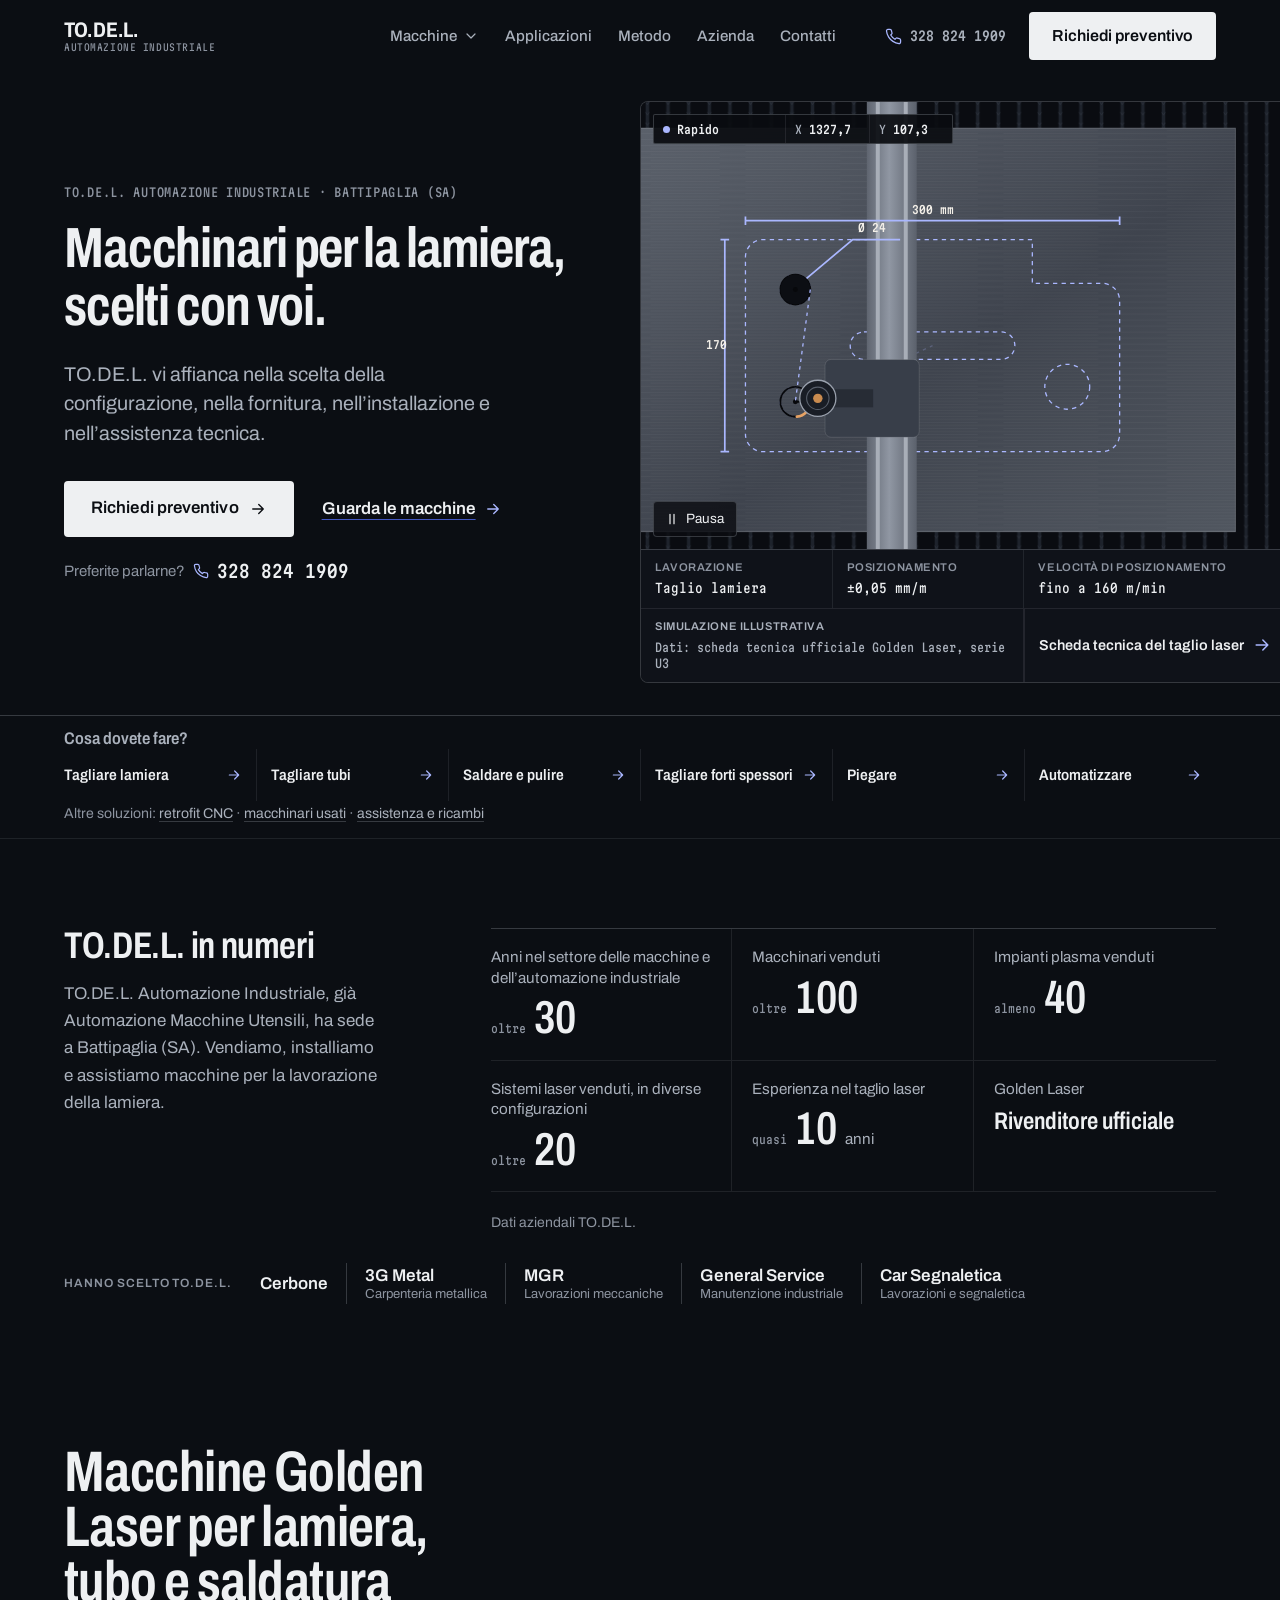
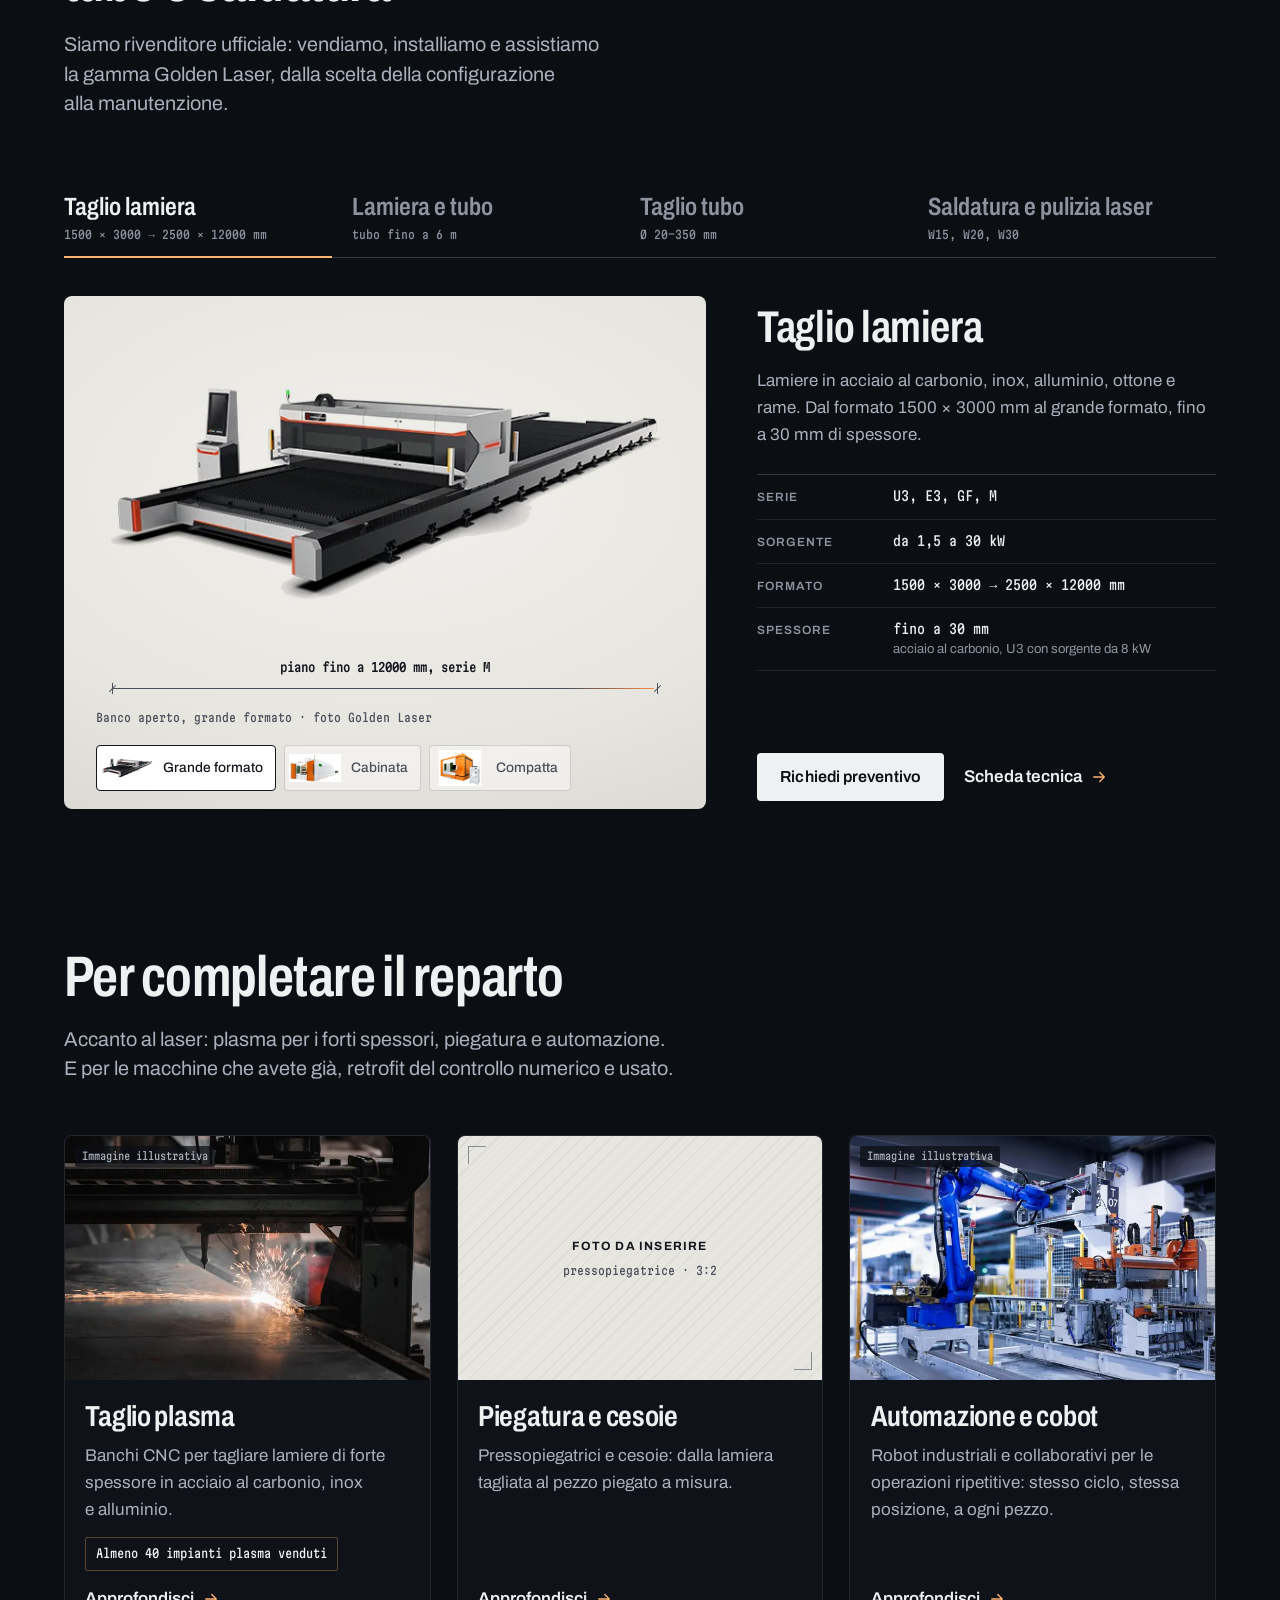
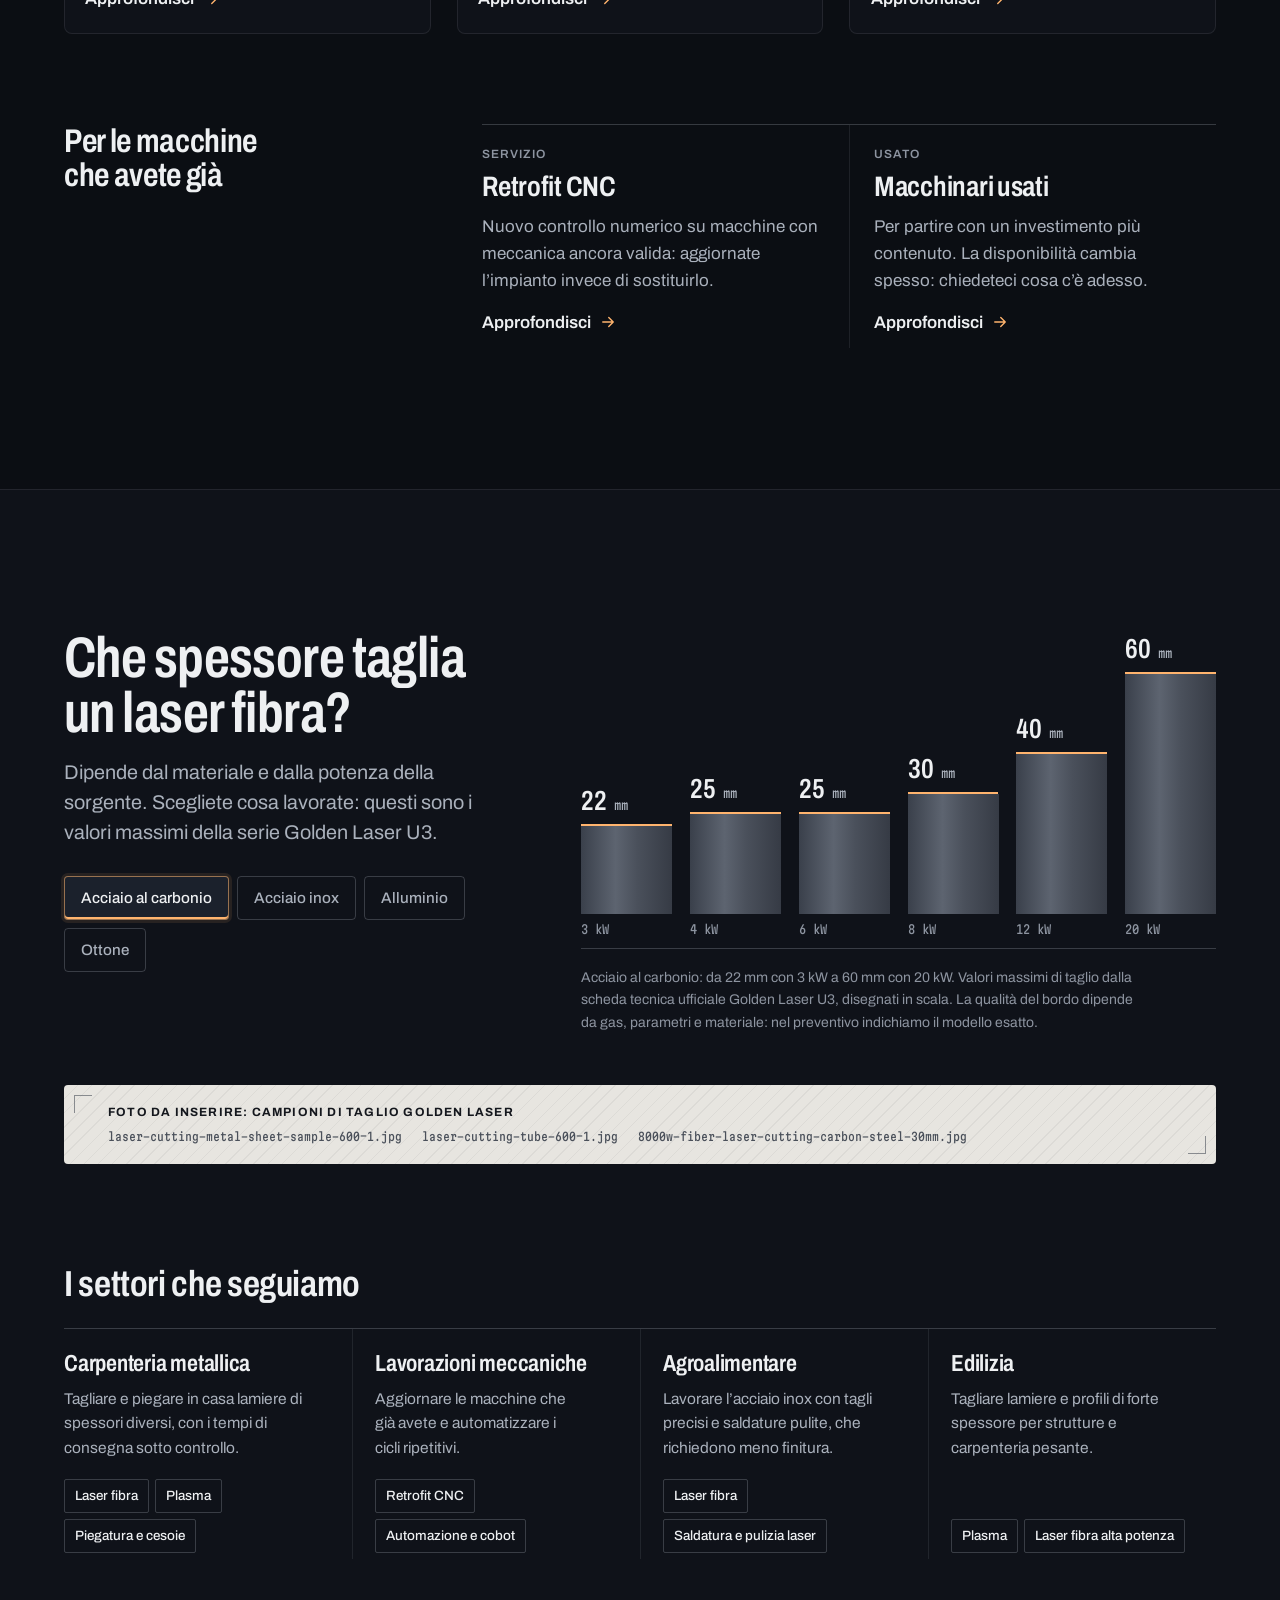
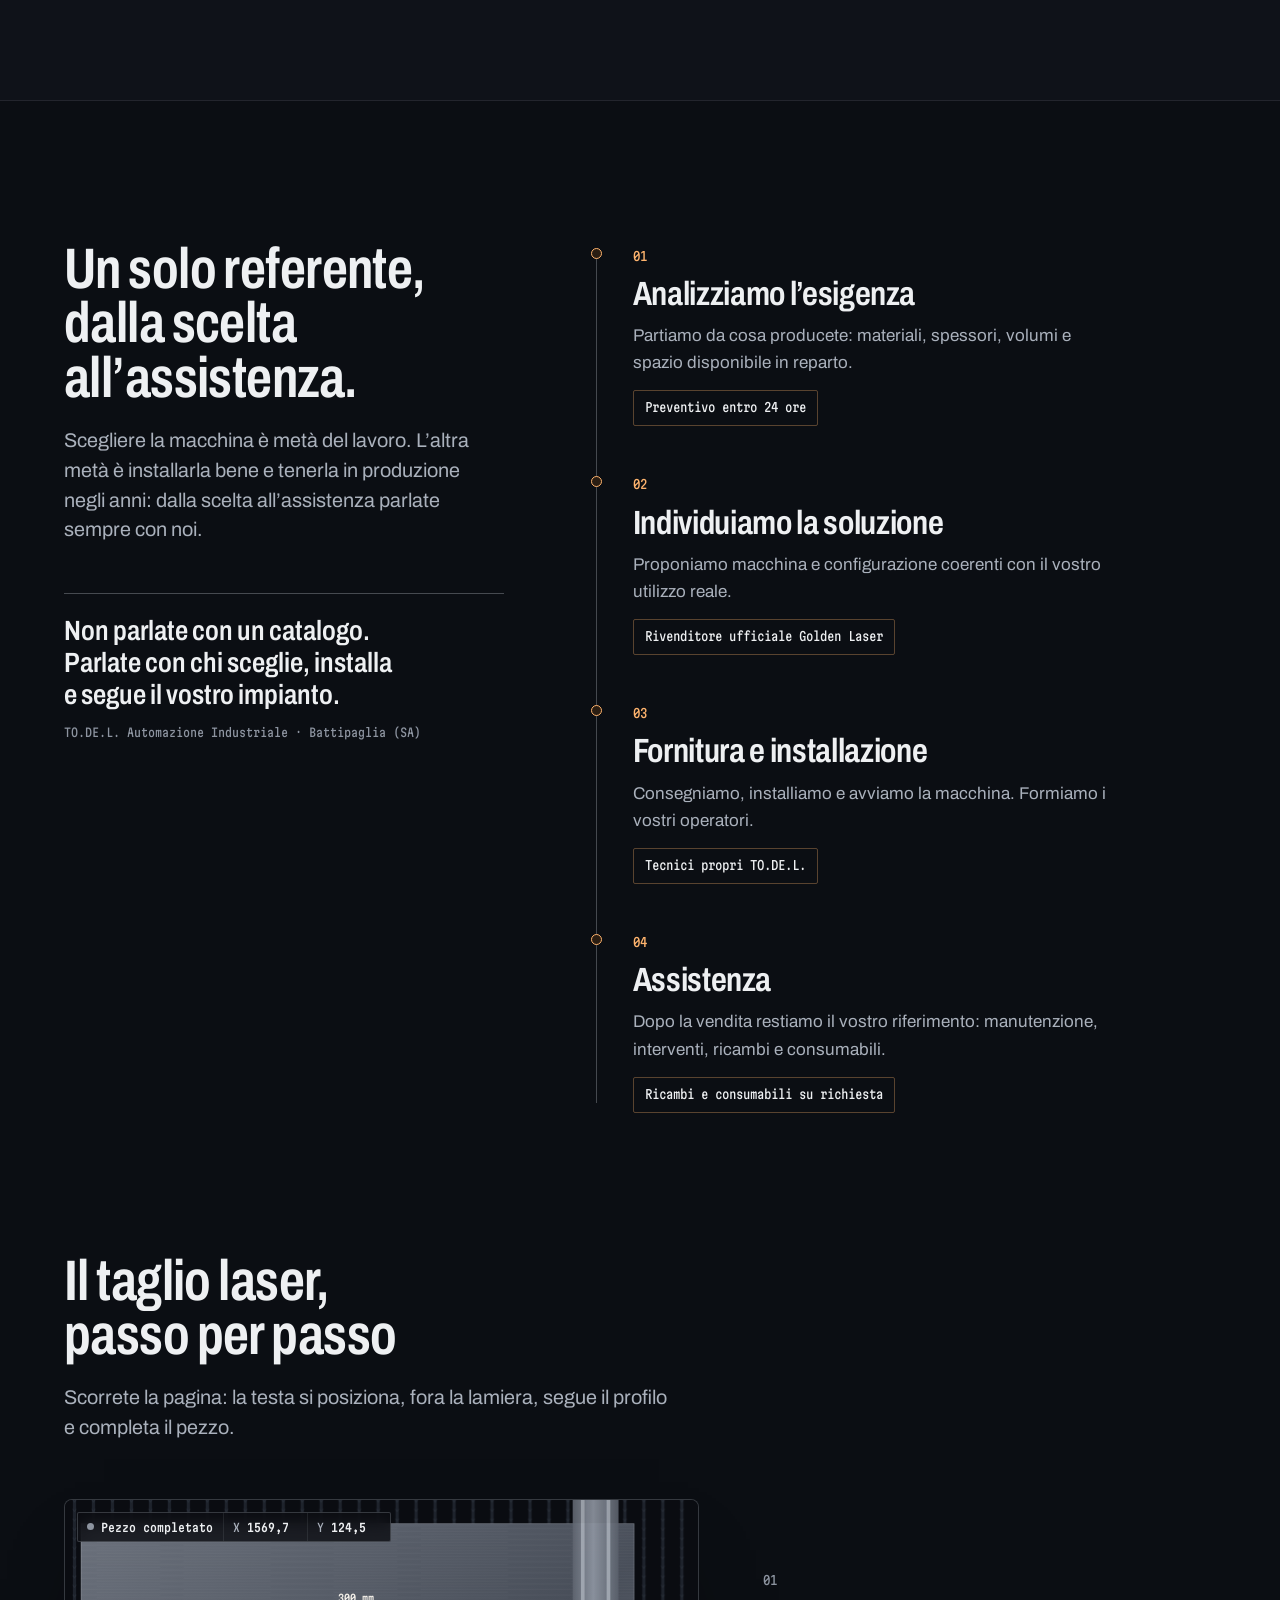
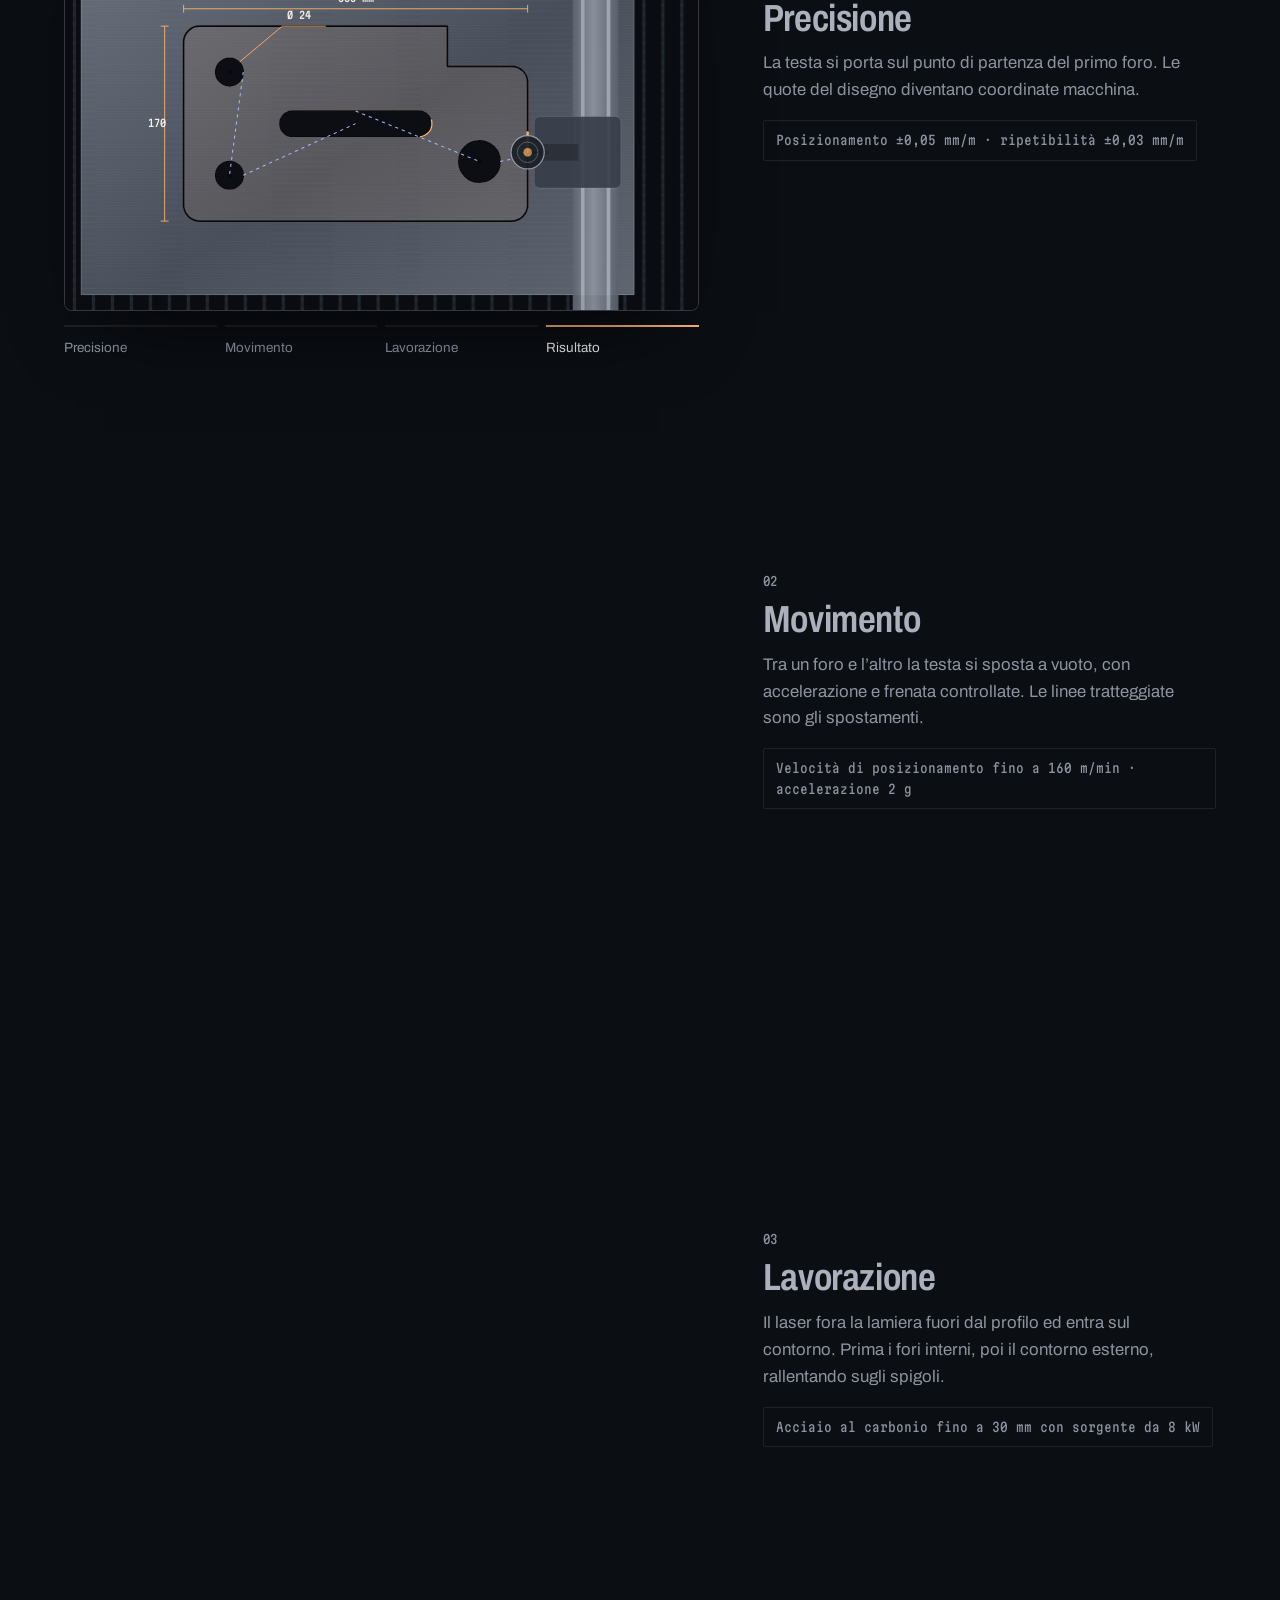
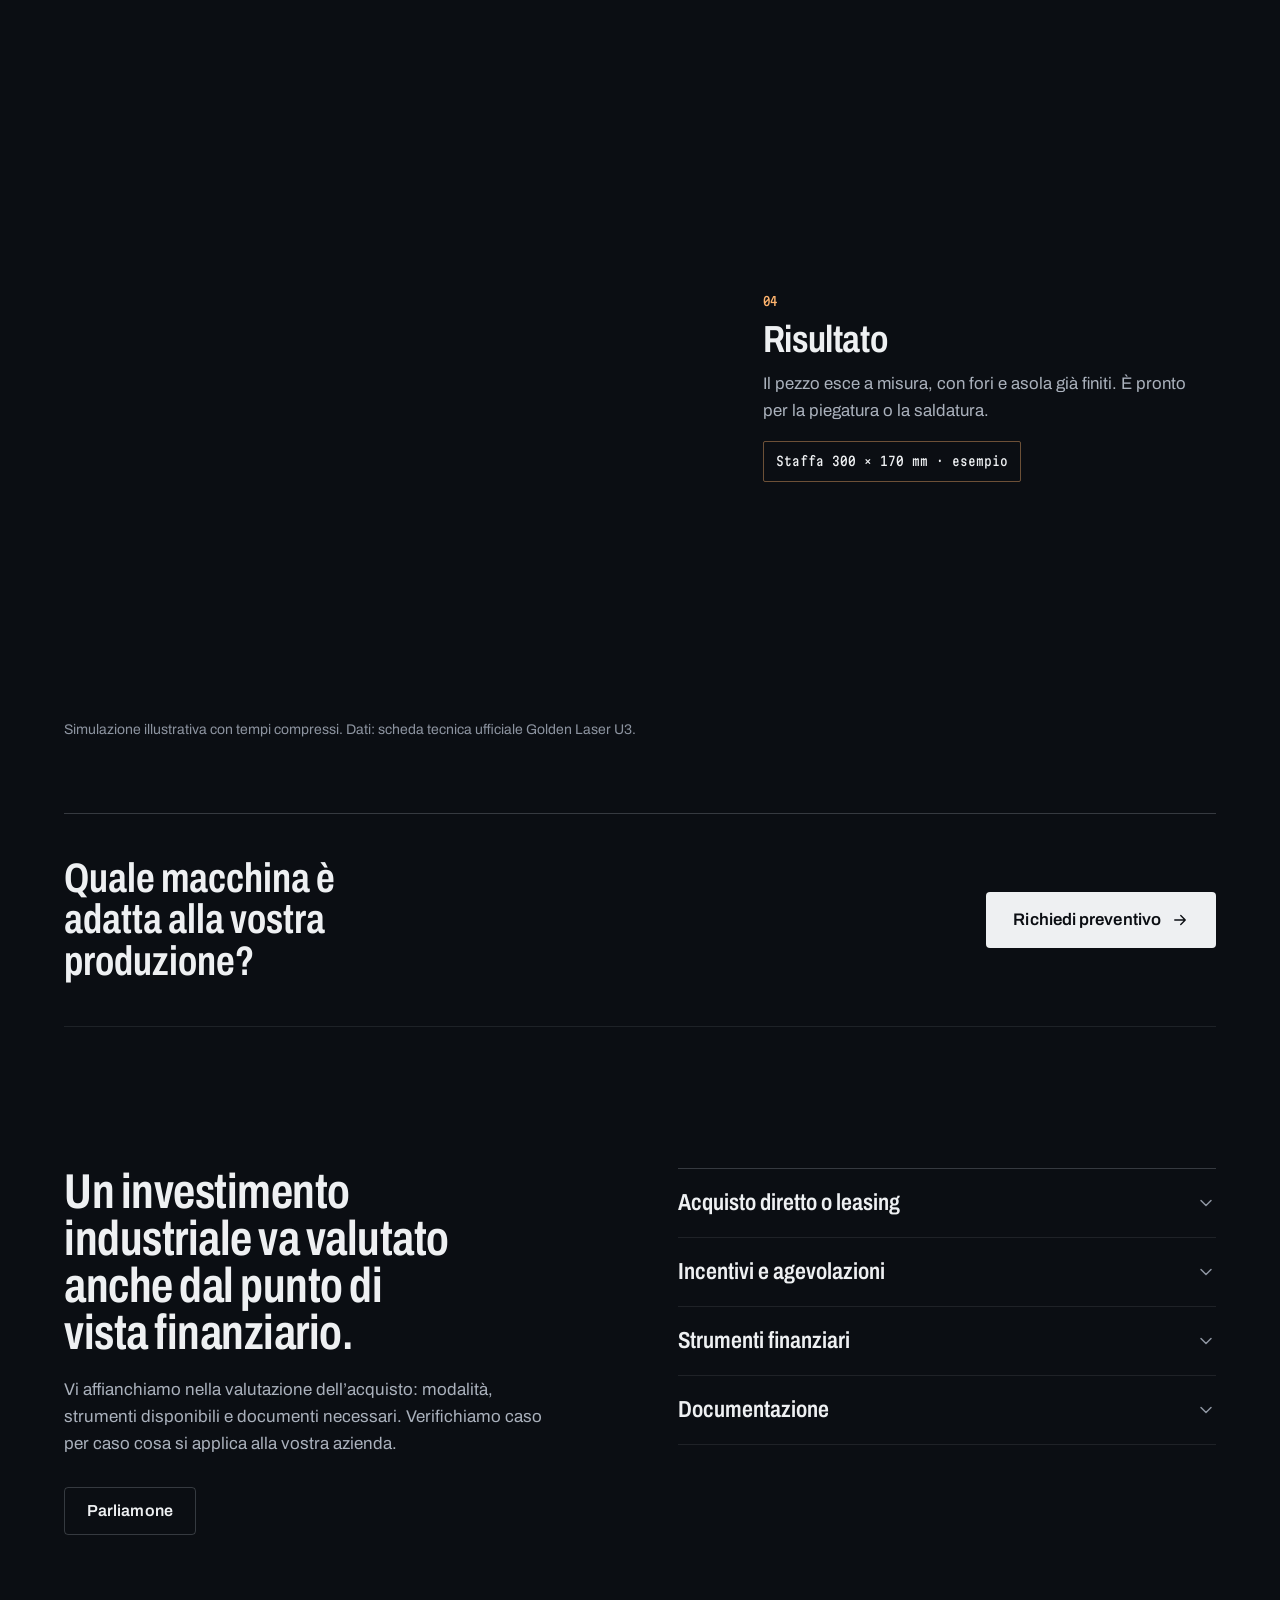
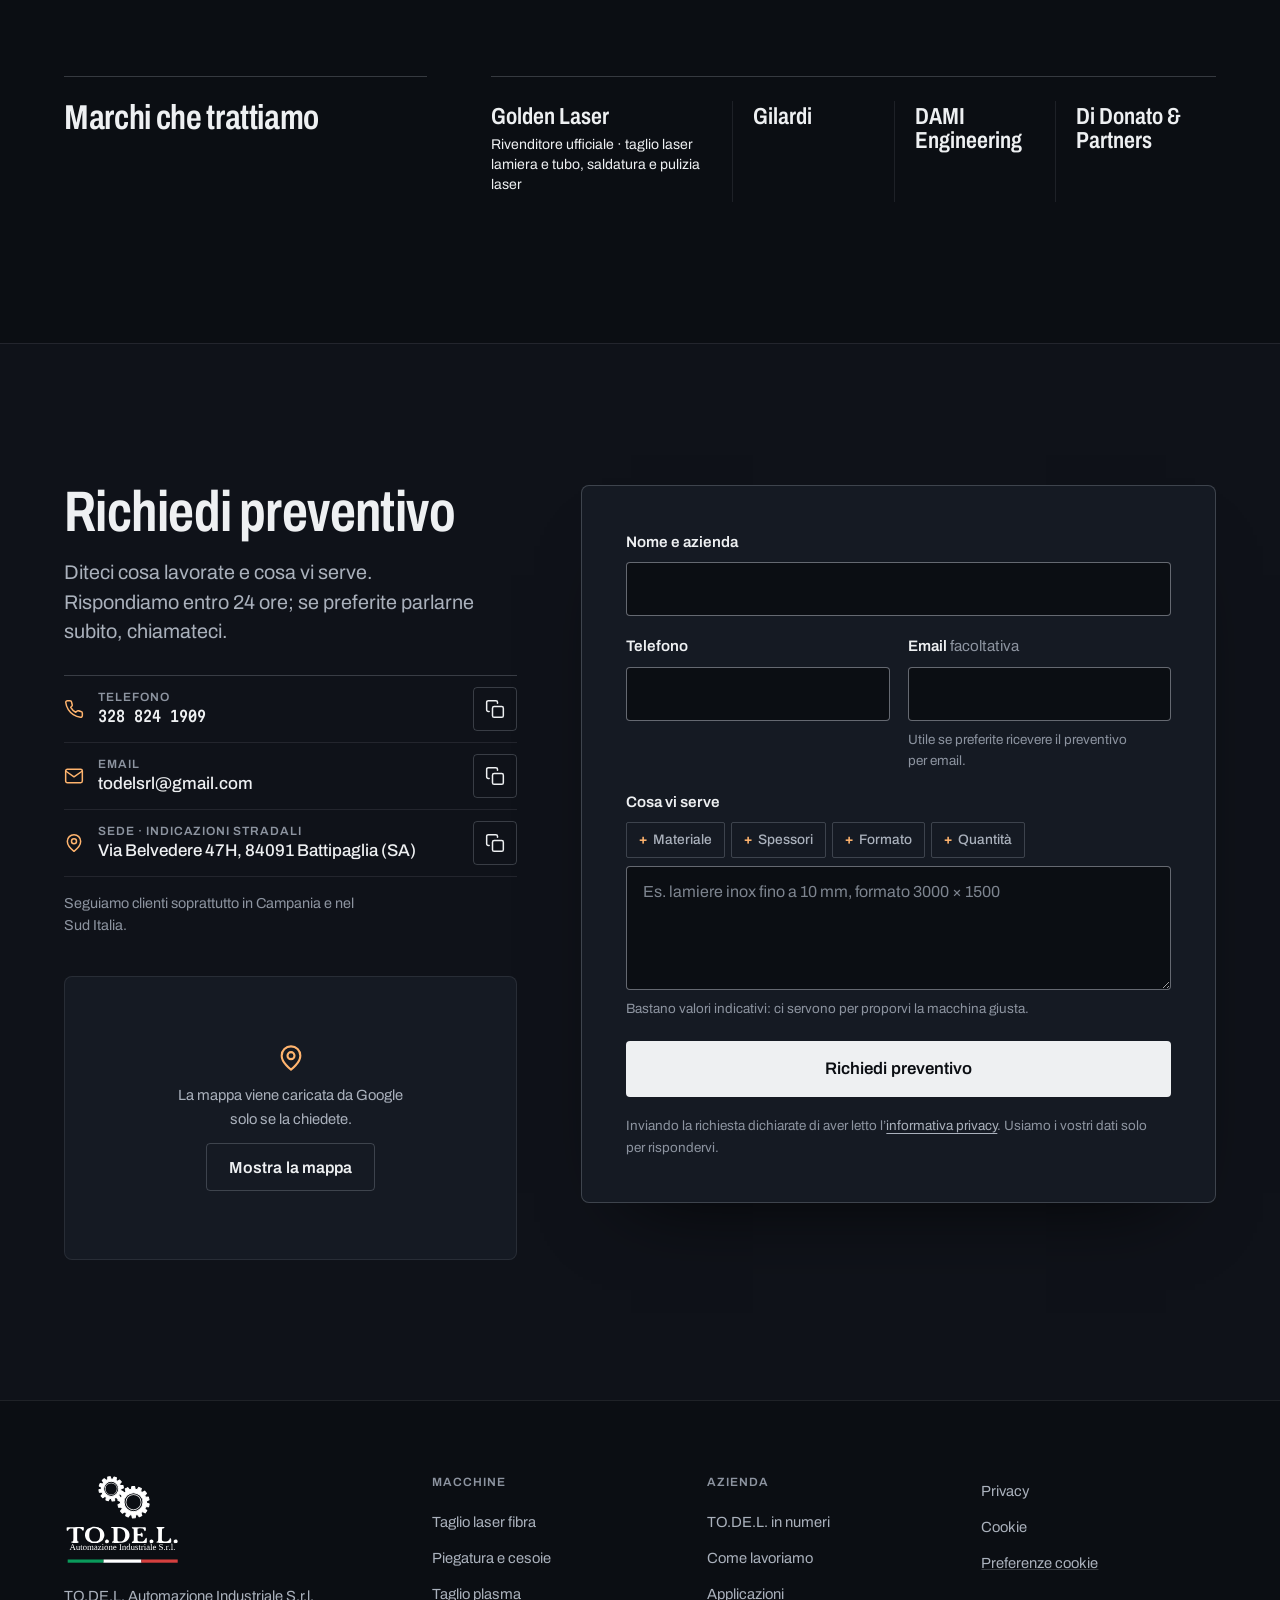
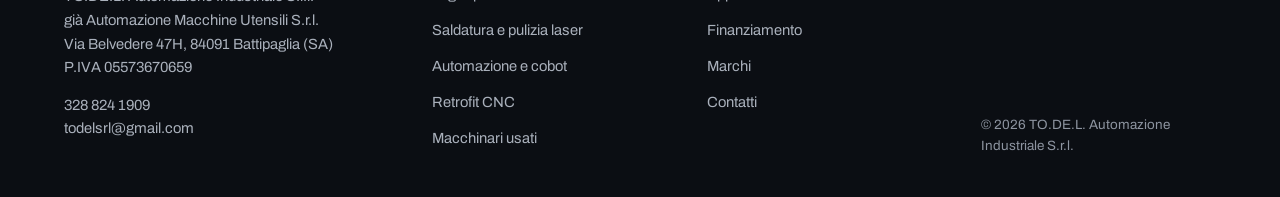
==== commit 80e4ae44: "Hero fase 8: correzioni mirate e stato del progetto - Simulazione: soglia dell'IntersectionObserver " ====
--- a/sito-v3/public/index.html
+++ b/sito-v3/public/index.html
@@ -166,7 +166,7 @@
 <div class="velo" data-velo hidden></div>
 <aside class="cassetto" id="cassetto" role="dialog" aria-modal="true" aria-label="Menu" data-cassetto hidden>
   <div class="cassetto__testa">
-    <img src="assets/img/logo-todel-bianco.svg" alt="" width="150" height="32">
+    <span class="marchio-testo" aria-hidden="true"><span class="marchio-testo__nome">TO.DE.L.</span><span class="marchio-testo__sotto">Automazione Industriale</span></span>
     <button class="tasto-icona" type="button" data-cassetto-chiudi><svg class="i" aria-hidden="true"><use href="#i-chiudi"/></svg><span class="sr">Chiudi il menu</span></button>
   </div>
   <nav aria-label="Menu mobile">
--- a/sito-v3/public/assets/css/style.css
+++ b/sito-v3/public/assets/css/style.css
@@ -442,7 +442,8 @@
 
 /* riquadro: simulazione + cartiglio, un'unica cornice; il banco continua fino al bordo della finestra */
 .eroe__sim { grid-column: foto-inizio / pieno-fine; min-width: 0; border: 1px solid var(--linea-forte); border-right: 0; border-radius: var(--r-3) 0 0 var(--r-3); overflow: hidden; background: #0a0c11; }
-.sim--eroe { aspect-ratio: 800 / 520; border: 0; border-radius: 0; box-shadow: none; }
+/* .sim.sim--eroe: la regola .sim viene dopo e a pari specificità vincerebbe. Proporzione: resta quella di .sim (10/7), come nelle preview approvate */
+.sim.sim--eroe { border: 0; border-radius: 0; box-shadow: none; }
 .sim--eroe .sim__svg { position: absolute; inset: 0; }
 .sim--eroe .sim__statica { position: absolute; inset: 0; width: 100%; height: 100%; }
 .sim--eroe .sim__quota-linea { stroke: var(--blu-chiaro); stroke-width: 2; }
@@ -500,7 +501,6 @@
 .marchio-testo__nome { font-family: var(--font-titolo); font-size: 1.32rem; font-weight: 700; font-stretch: 80%; letter-spacing: 0.01em; color: var(--testo); }
 .marchio-testo__sotto { font-family: var(--font-dati); font-size: 0.6rem; letter-spacing: 0.06em; text-transform: uppercase; color: var(--testo-3); }
 .nav__tel .i { color: var(--blu-chiaro); }
-.taglio-strato { position: absolute; inset: 0; z-index: 2; pointer-events: none; }
 .tasto-pausa {
   position: absolute; z-index: 3; right: 12px; top: 12px; display: inline-flex; align-items: center; gap: 6px; min-height: 36px; padding: 0 12px 0 10px;
   border-radius: var(--r-2); border: 1px solid var(--linea-forte); background: rgba(10, 12, 17, 0.8); color: var(--testo); font-size: 0.84rem;
@@ -509,12 +509,6 @@
 .tasto-pausa::before { content: ""; position: absolute; inset: -4px; }
 .tasto-pausa .i { width: 16px; height: 16px; }
 .tasto-pausa:active { transform: scale(0.96); }
-.taglio-strato svg { position: absolute; inset: 0; width: 100%; height: 100%; overflow: visible; }
-.taglio-strato__solco { fill: none; stroke: var(--caldo); stroke-width: 2; stroke-linecap: square; filter: drop-shadow(0 0 3px rgba(255, 138, 61, 0.9)); }
-.taglio-strato__punto {
-  position: absolute; left: 0; top: 0; width: 9px; height: 9px; margin: -4.5px 0 0 -4.5px; border-radius: 50%;
-  background: #fff6e8; box-shadow: 0 0 8px 3px rgba(255, 170, 90, 0.9), 0 0 26px 8px rgba(255, 120, 40, 0.45);
-}
 
 /* ---------- scheda azienda: i numeri come un cartiglio ---------- */
 .azienda { padding-top: clamp(56px, 7vw, 96px); }
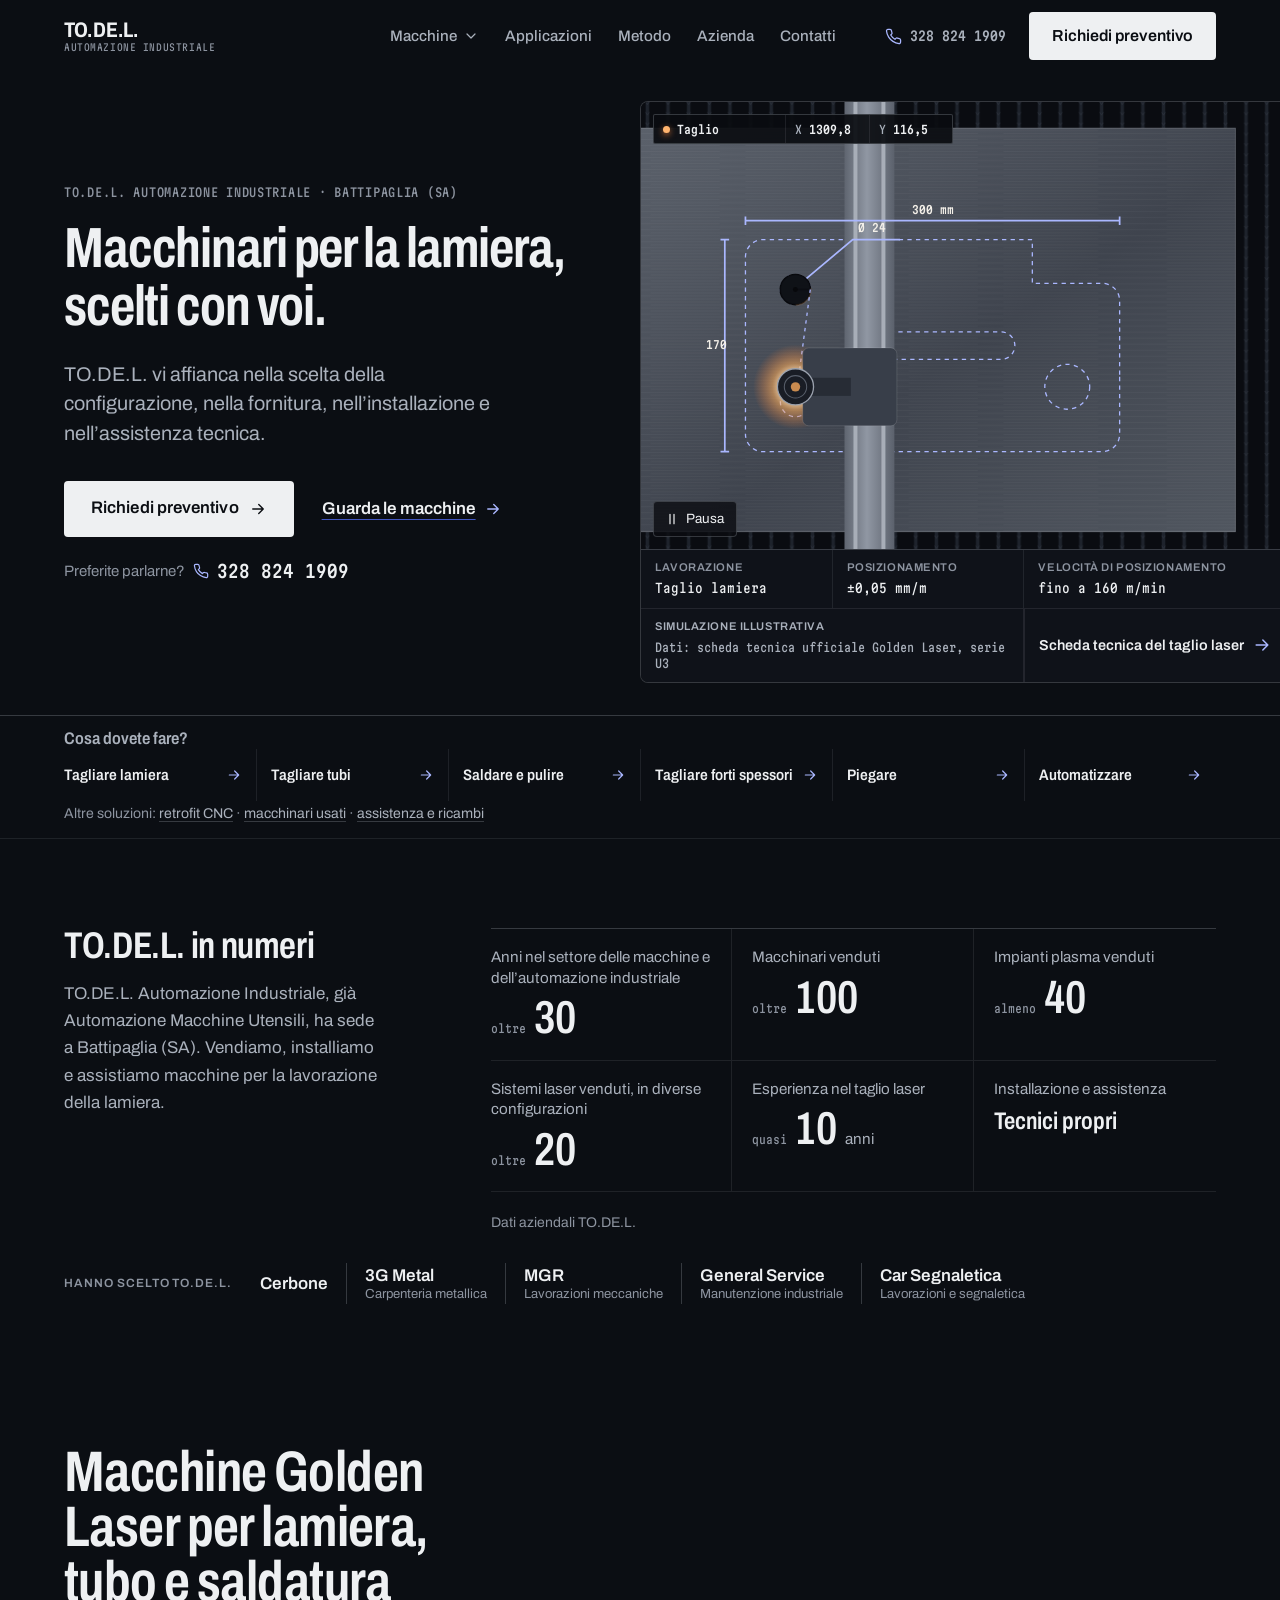
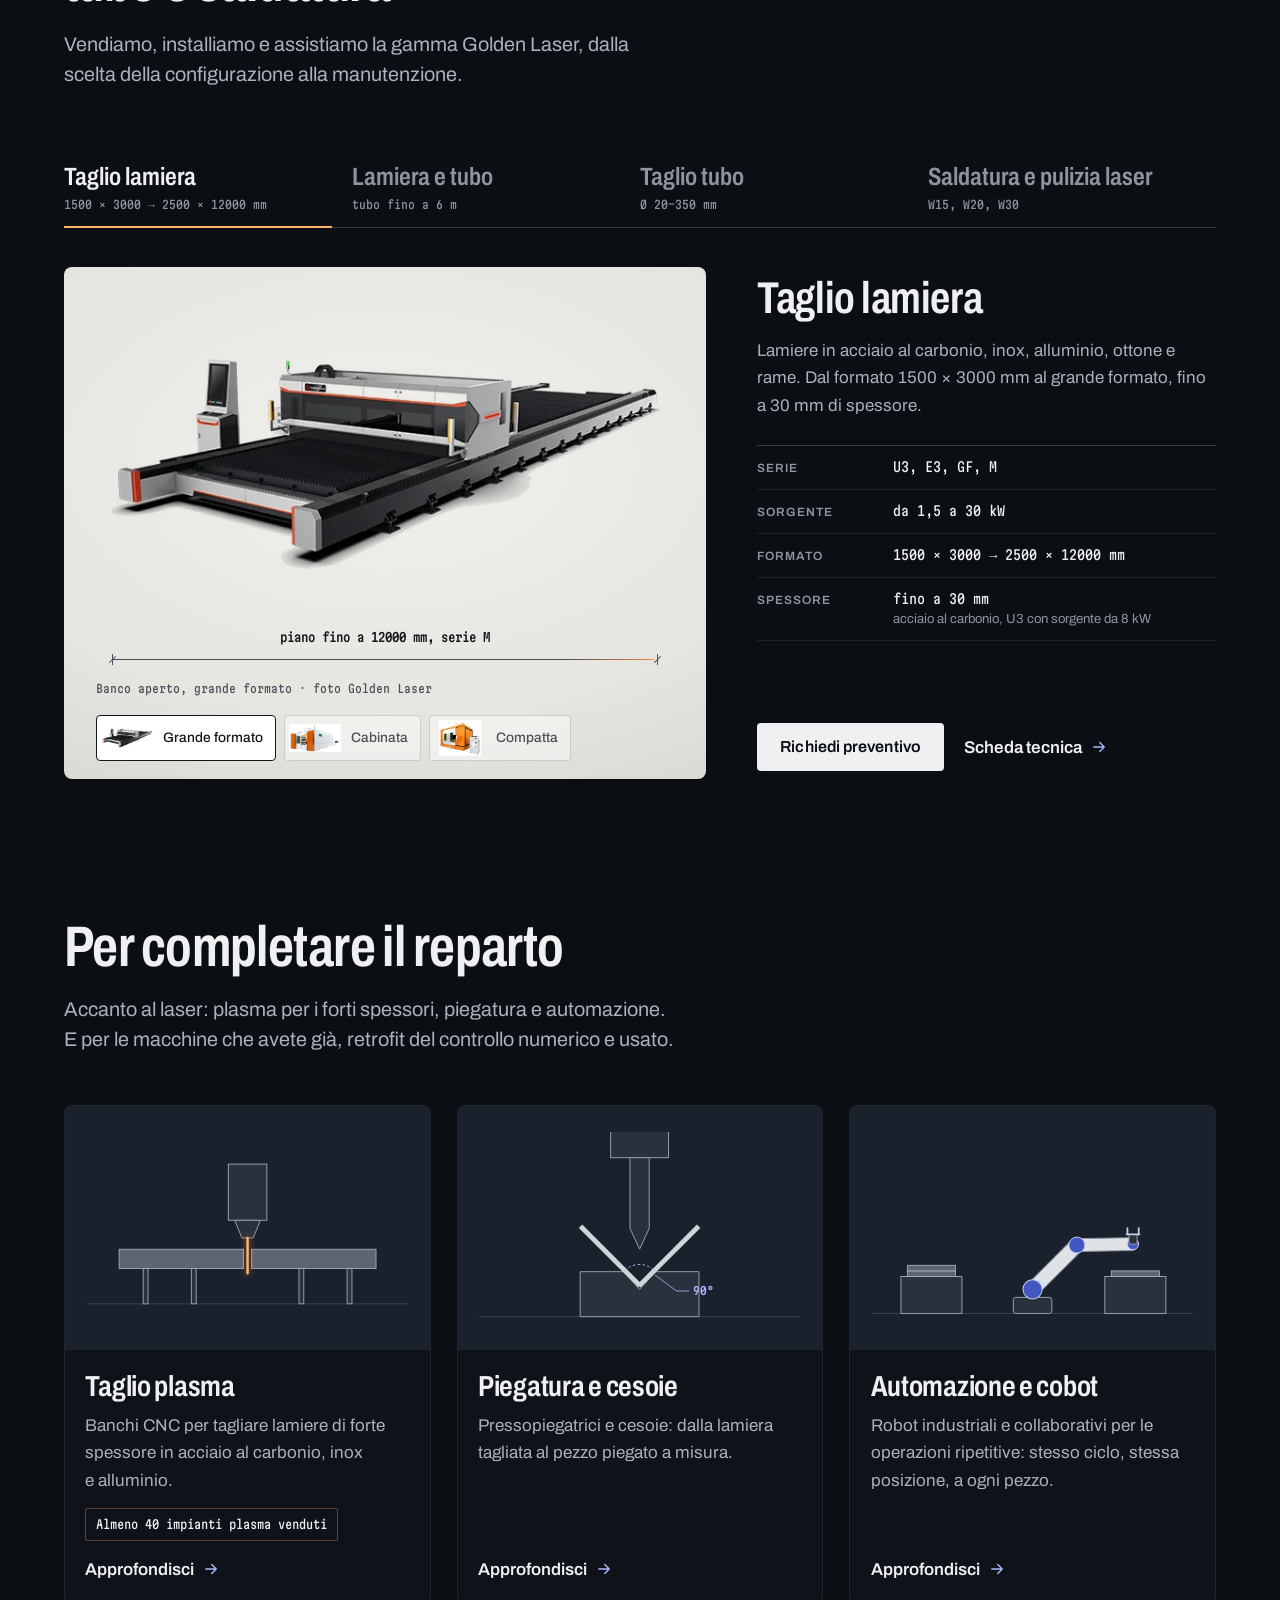
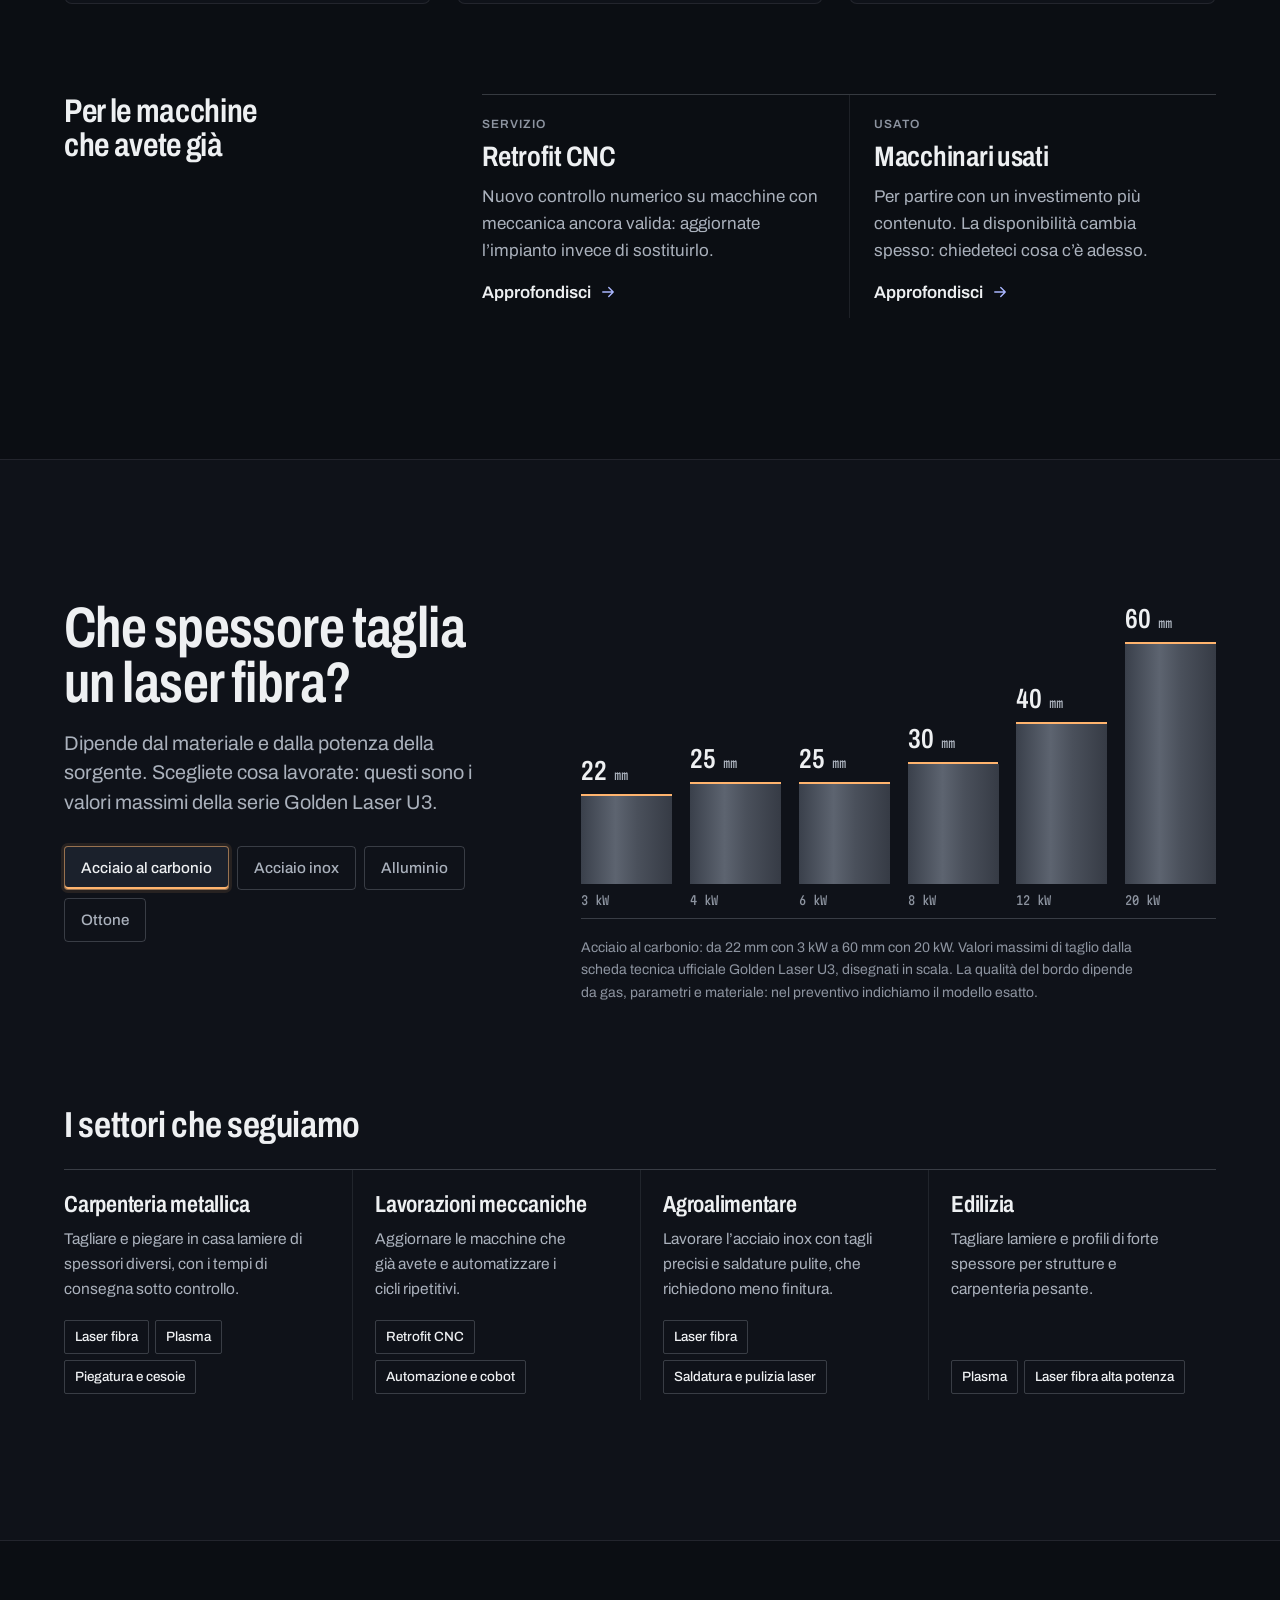
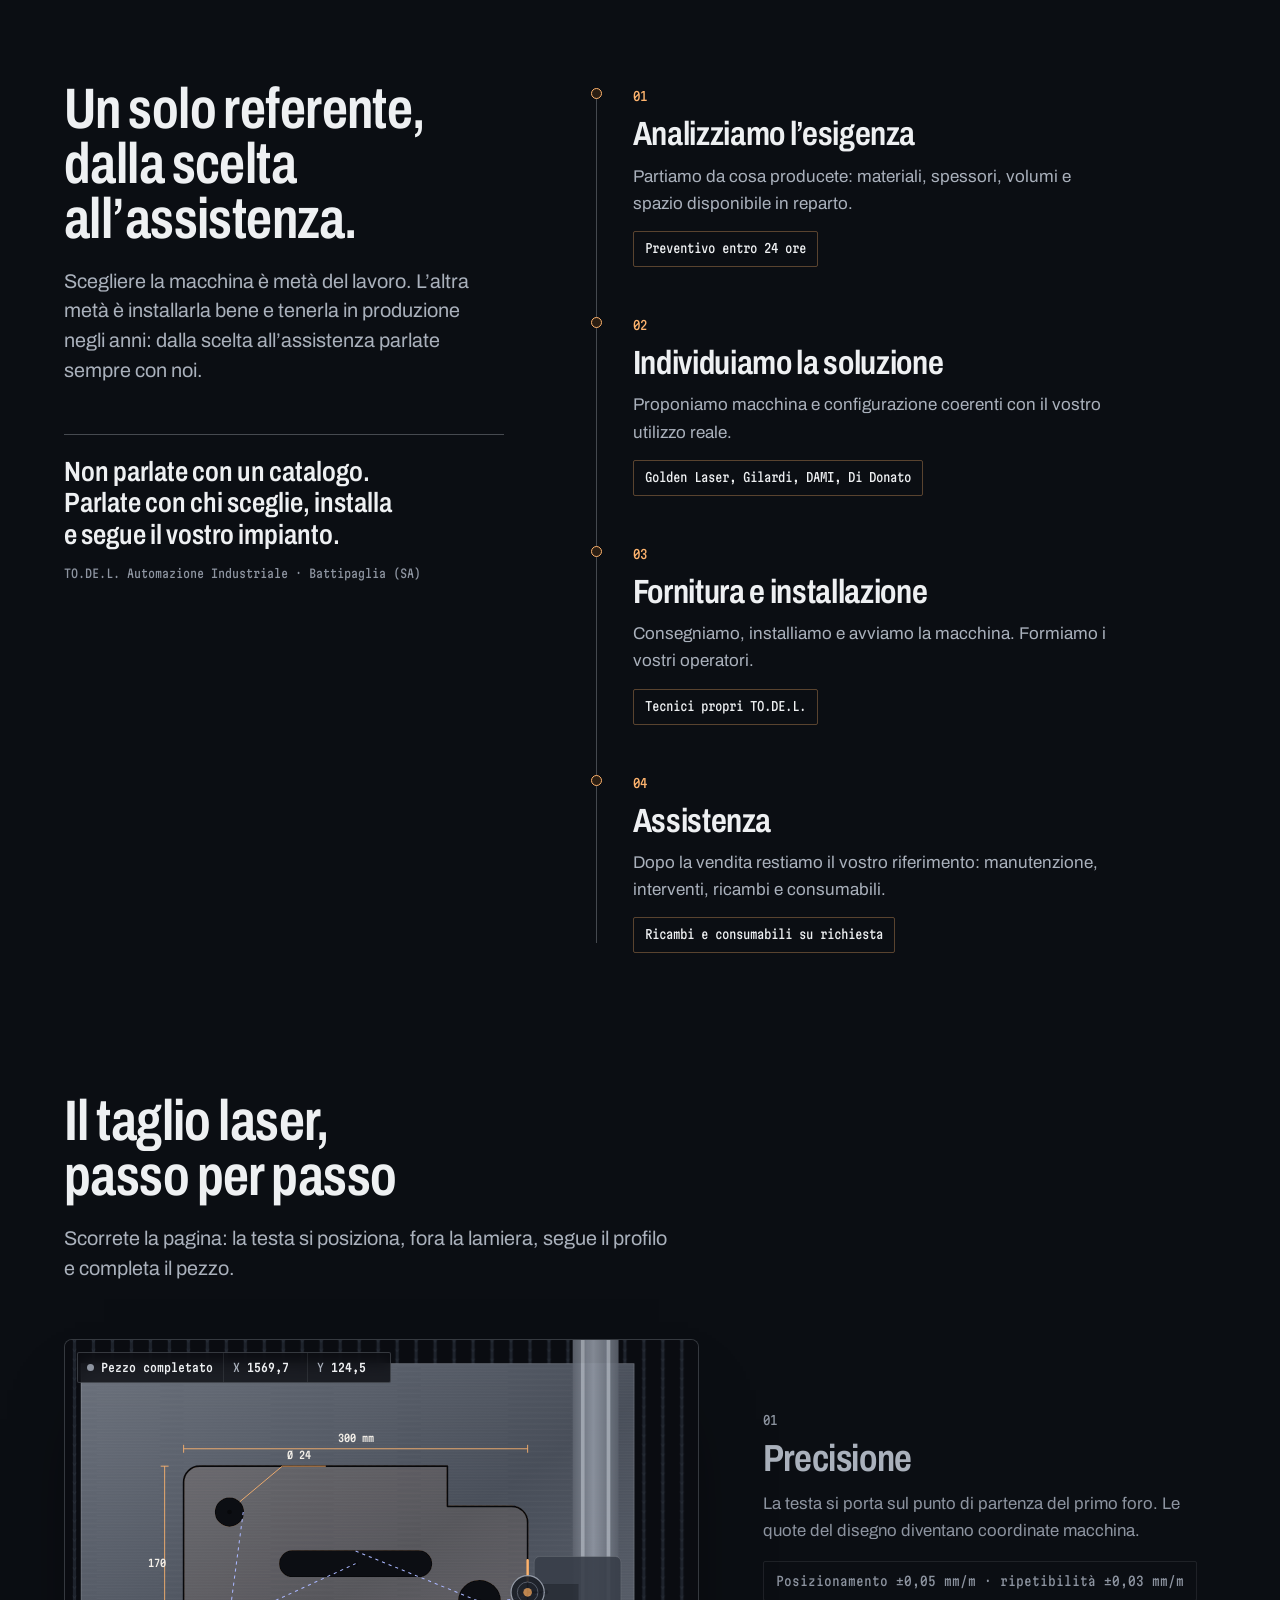
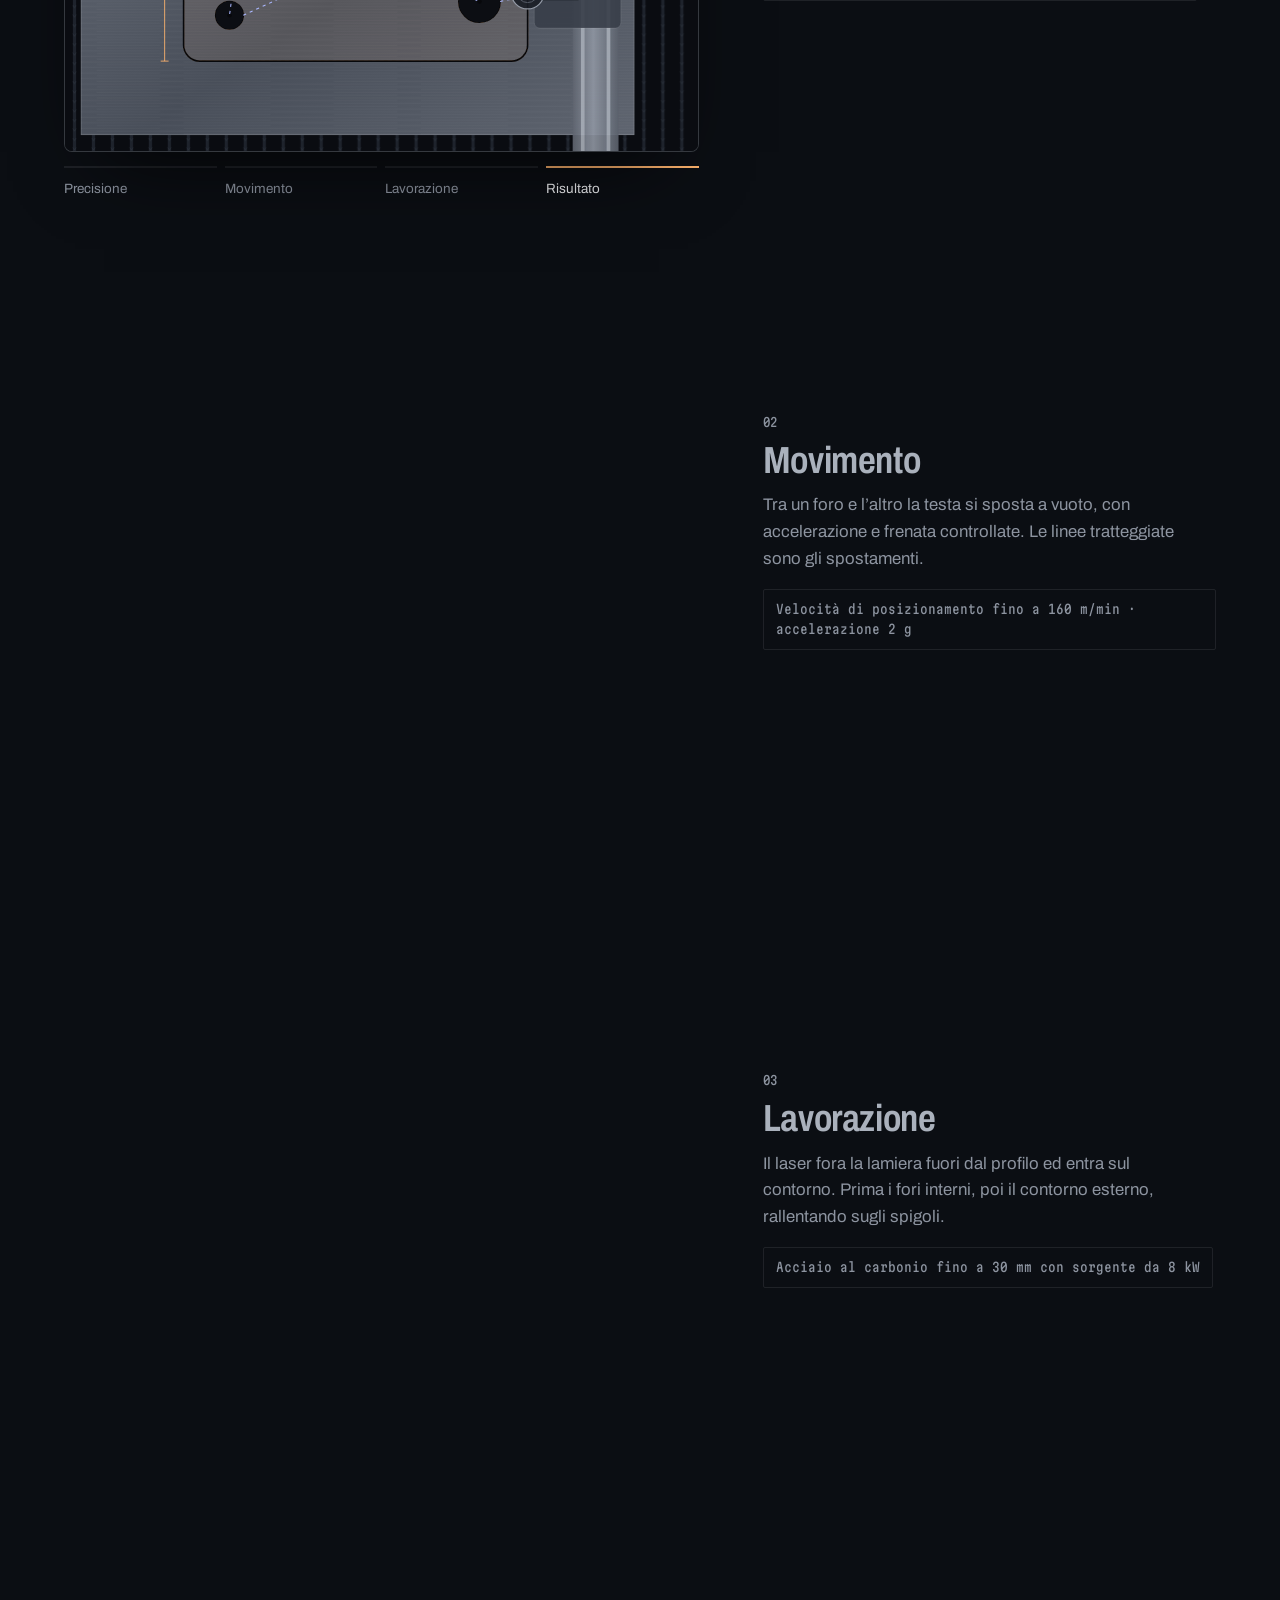
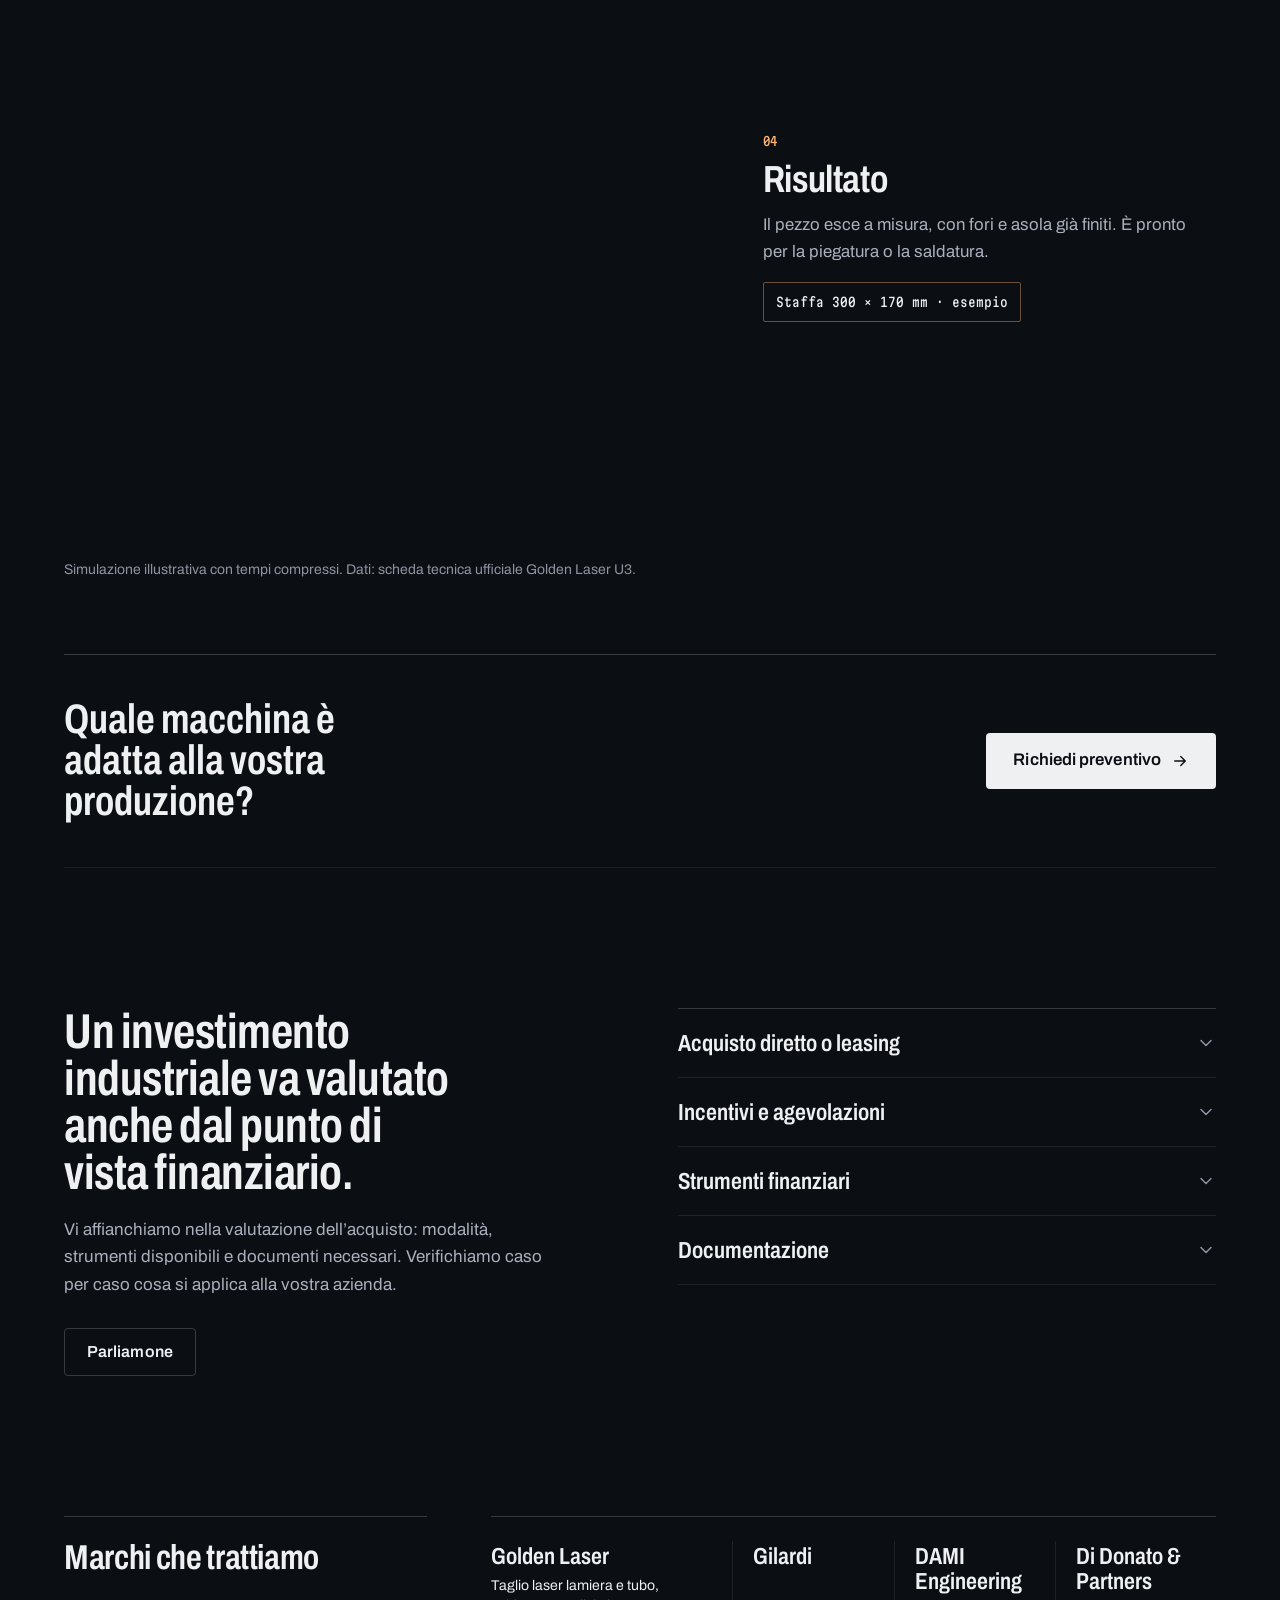
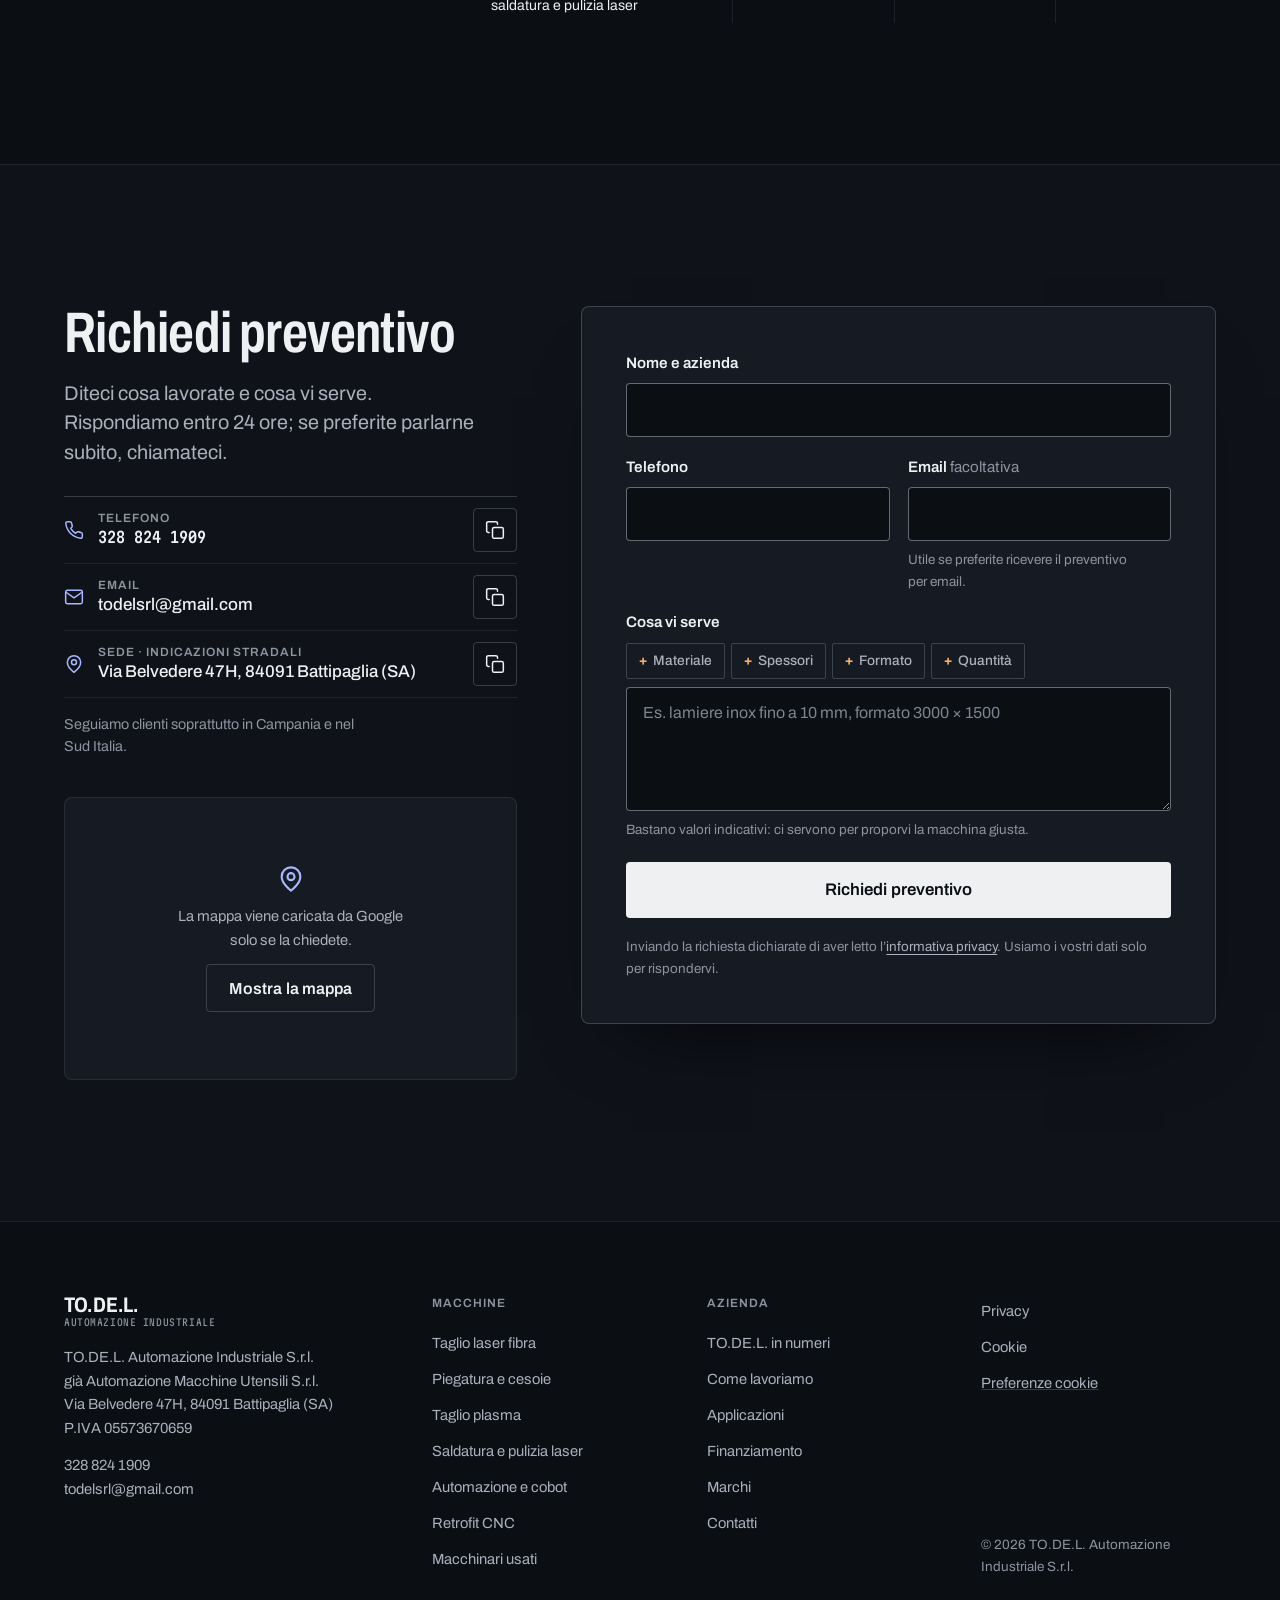
==== commit 70c76db3: "Homepage: claim, asset e ripieghi allineati alla Hero della fase 8 - Tolta la dicitura "rivenditore " ====
--- a/sito-v3/public/index.html
+++ b/sito-v3/public/index.html
@@ -13,7 +13,7 @@
 <meta property="og:locale" content="it_IT">
 <meta property="og:site_name" content="TO.DE.L. Automazione Industriale">
 <meta property="og:title" content="TO.DE.L. | Taglio laser, plasma e automazione per la lamiera">
-<meta property="og:description" content="Tecnologie industriali, installazione e assistenza con un unico referente. Rivenditore ufficiale Golden Laser. Battipaglia (SA).">
+<meta property="og:description" content="Taglio laser, plasma, piegatura e automazione per la lamiera: scelta, installazione e assistenza con un unico referente. Battipaglia (SA).">
 <meta property="og:url" content="https://DOMINIO-DA-INSERIRE/">
 <meta property="og:image" content="https://DOMINIO-DA-INSERIRE/assets/img/og-todel.jpg">
 <meta property="og:image:width" content="1200">
@@ -263,7 +263,7 @@
             <div><dt>Impianti plasma venduti</dt><dd><span class="distinta__pre">almeno</span><span class="distinta__n">40</span></dd></div>
             <div><dt>Sistemi laser venduti, in diverse configurazioni</dt><dd><span class="distinta__pre">oltre</span><span class="distinta__n">20</span></dd></div>
             <div><dt>Esperienza nel taglio laser</dt><dd><span class="distinta__pre">quasi</span><span class="distinta__n">10</span><span class="distinta__u">anni</span></dd></div>
-            <div><dt>Golden Laser</dt><dd><span class="distinta__marchio">Rivenditore ufficiale</span></dd></div>
+            <div><dt>Installazione e assistenza</dt><dd><span class="distinta__marchio">Tecnici propri</span></dd></div>
           </dl>
           <p class="nota">Dati aziendali TO.DE.L.</p>
         </div>
@@ -286,7 +286,7 @@
     <div class="contenitore">
       <header class="testa-sezione">
         <h2 id="titolo-macchine">Macchine Golden Laser per lamiera, tubo e saldatura</h2>
-        <p>Siamo rivenditore ufficiale: vendiamo, installiamo e assistiamo la gamma Golden Laser, dalla scelta della configurazione alla manutenzione.</p>
+        <p>Vendiamo, installiamo e assistiamo la gamma Golden Laser, dalla scelta della configurazione alla manutenzione.</p>
       </header>
 
       <div class="famiglie" data-famiglie>
@@ -430,12 +430,17 @@
       </header>
       <ul class="tavole">
         <li class="tavola" data-luce>
-          <figure class="tavola__foto">
-            <picture>
-              <source type="image/webp" srcset="assets/img/plasma-640.webp 640w, assets/img/plasma.webp 1000w" sizes="(max-width: 760px) 100vw, 33vw">
-              <img src="assets/img/plasma.jpg" alt="Torcia al plasma che taglia una lamiera d’acciaio, con scintille" width="1000" height="667" loading="lazy" decoding="async">
-            </picture>
-            <figcaption>Immagine illustrativa</figcaption>
+          <figure class="tavola__foto tavola__foto--schema">
+            <svg class="tec tec--plasma" viewBox="0 0 400 240" aria-hidden="true" focusable="false">
+              <g class="tec__piano"><path d="M0 214 H400"/></g>
+              <g class="tec__corpo"><rect x="70" y="170" width="6" height="44"/><rect x="130" y="170" width="6" height="44"/><rect x="264" y="170" width="6" height="44"/><rect x="324" y="170" width="6" height="44"/></g>
+              <rect class="tec__lamiera-piena" x="40" y="146" width="155" height="24"/>
+              <rect class="tec__lamiera-piena" x="205" y="146" width="155" height="24"/>
+              <rect class="tec__corpo" x="176" y="40" width="48" height="70"/>
+              <polygon class="tec__corpo" points="184,110 216,110 207,132 193,132"/>
+              <line class="tec__arco" x1="200" y1="132" x2="200" y2="176"/>
+              <text class="tec__nota" x="20" y="24">Torcia, arco e solco nella lamiera</text>
+              </svg>
           </figure>
           <div class="tavola__testo">
             <h3><a href="#taglio-plasma" data-apri="taglio-plasma" data-origine="tecnologie">Taglio plasma</a></h3>
@@ -445,11 +450,25 @@
           </div>
         </li>
         <li class="tavola" data-luce>
-          <figure class="tavola__foto">
-            <div class="segnaposto" role="img" aria-label="Foto da inserire: pressopiegatrice">
-              <span class="segnaposto__titolo">Foto da inserire</span>
-              <span class="segnaposto__file">pressopiegatrice · 3:2</span>
-            </div>
+          <figure class="tavola__foto tavola__foto--schema">
+            <svg class="tec tec--piega" viewBox="0 0 400 240" aria-hidden="true" focusable="false">
+              <g class="tec__piano"><path d="M0 230 H400"/></g>
+              <polygon class="tec__corpo" points="126,174 180,174 200,196 220,174 274,174 274,230 126,230"/>
+              <g class="piega__lamiera">
+              <g class="piega__ala piega__ala--sx"><line x1="96" y1="171" x2="201" y2="171"/></g>
+              <g class="piega__ala piega__ala--dx"><line x1="199" y1="171" x2="304" y2="171"/></g>
+              </g>
+              <g class="piega__punzone">
+              <rect class="tec__corpo" x="164" y="-20" width="72" height="52"/>
+              <polygon class="tec__corpo" points="188,32 212,32 212,120 200,146 188,120"/>
+              </g>
+              <g class="piega__quota">
+              <path d="M181.6 172.6 A26 26 0 0 1 218.4 172.6"/>
+              <path class="piega__richiamo" d="M219 178 L246 198 H262"/>
+              <text x="266" y="203">90°</text>
+              </g>
+              <text class="tec__nota" x="20" y="24">Punzone e matrice</text>
+              </svg>
           </figure>
           <div class="tavola__testo">
             <h3><a href="#piegatura-e-cesoie" data-apri="piegatura-e-cesoie" data-origine="tecnologie">Piegatura e cesoie</a></h3>
@@ -458,12 +477,31 @@
           </div>
         </li>
         <li class="tavola" data-luce>
-          <figure class="tavola__foto">
-            <picture>
-              <source type="image/webp" srcset="assets/img/robot-640.webp 640w, assets/img/robot.webp 1200w" sizes="(max-width: 760px) 100vw, 33vw">
-              <img src="assets/img/robot.jpg" alt="Braccio robotico industriale in una cella automatizzata" width="1400" height="878" loading="lazy" decoding="async">
-            </picture>
-            <figcaption>Immagine illustrativa</figcaption>
+          <figure class="tavola__foto tavola__foto--schema">
+            <svg class="tec tec--cobot" viewBox="0 0 400 240" aria-hidden="true" focusable="false">
+              <g class="tec__piano"><path d="M0 226 H400"/></g>
+              <rect class="tec__corpo" x="36" y="180" width="76" height="46"/>
+              <rect class="tec__lamiera-piena" x="44" y="173" width="60" height="7"/>
+              <rect class="tec__lamiera-piena" x="44" y="166" width="60" height="7"/>
+              <rect class="tec__corpo" x="290" y="180" width="76" height="46"/>
+              <rect class="tec__lamiera-piena cobot__posato" x="298" y="173" width="60" height="7"/>
+              <rect class="tec__corpo" x="176" y="206" width="48" height="20" rx="3"/>
+              <g class="cobot__spalla">
+              <rect class="tec__braccio" x="191" y="112" width="18" height="90" rx="9"/>
+              <circle class="tec__giunto" cx="200" cy="196" r="12"/>
+              <g class="cobot__gomito">
+              <rect class="tec__braccio" x="192" y="42" width="16" height="82" rx="8"/>
+              <circle class="tec__giunto" cx="200" cy="118" r="10"/>
+              <g class="cobot__polso">
+              <circle class="tec__giunto" cx="200" cy="48" r="7"/>
+              <rect class="tec__corpo" x="195" y="48" width="10" height="12"/>
+              <path class="cobot__dita" d="M192 60 H208 M193 60 V68 M207 60 V68"/>
+              <rect class="tec__lamiera-piena cobot__preso" x="170" y="68" width="60" height="7"/>
+              </g>
+              </g>
+              </g>
+              <text class="tec__nota" x="20" y="24">Carico e scarico ripetitivo</text>
+              </svg>
           </figure>
           <div class="tavola__testo">
             <h3><a href="#automazione-e-cobot" data-apri="automazione-e-cobot" data-origine="tecnologie">Automazione e cobot</a></h3>
@@ -518,13 +556,6 @@
           </ol>
           <figcaption class="spessori__nota"><span id="spessori-sintesi" data-sintesi>Acciaio al carbonio: da 22 mm con 3 kW a 60 mm con 20 kW.</span> Valori massimi di taglio dalla scheda tecnica ufficiale Golden Laser U3, disegnati in scala. La qualità del bordo dipende da gas, parametri e materiale: nel preventivo indichiamo il modello esatto.</figcaption>
         </figure>
-      </div>
-
-      <div class="campioni segnaposto" role="img" aria-label="Foto da inserire: campioni di taglio Golden Laser su lamiera e tubo">
-        <span class="segnaposto__titolo">Foto da inserire: campioni di taglio Golden Laser</span>
-        <span class="segnaposto__file">laser-cutting-metal-sheet-sample-600-1.jpg</span>
-        <span class="segnaposto__file">laser-cutting-tube-600-1.jpg</span>
-        <span class="segnaposto__file">8000w-fiber-laser-cutting-carbon-steel-30mm.jpg</span>
       </div>
 
       <div class="settori" id="settori">
@@ -579,7 +610,7 @@
           <span class="fasi__binario" aria-hidden="true"><span></span></span>
           <ol>
           <li style="--i:0"><span class="fasi__n">01</span><h3>Analizziamo l’esigenza</h3><p>Partiamo da cosa producete: materiali, spessori, volumi e spazio disponibile in reparto.</p><p class="fasi__dato">Preventivo entro 24 ore</p></li>
-          <li style="--i:1"><span class="fasi__n">02</span><h3>Individuiamo la soluzione</h3><p>Proponiamo macchina e configurazione coerenti con il vostro utilizzo reale.</p><p class="fasi__dato">Rivenditore ufficiale Golden Laser</p></li>
+          <li style="--i:1"><span class="fasi__n">02</span><h3>Individuiamo la soluzione</h3><p>Proponiamo macchina e configurazione coerenti con il vostro utilizzo reale.</p><p class="fasi__dato">Golden Laser, Gilardi, DAMI, Di Donato</p></li>
           <li style="--i:2"><span class="fasi__n">03</span><h3>Fornitura e installazione</h3><p>Consegniamo, installiamo e avviamo la macchina. Formiamo i vostri operatori.</p><p class="fasi__dato">Tecnici propri TO.DE.L.</p></li>
           <li style="--i:3"><span class="fasi__n">04</span><h3>Assistenza</h3><p>Dopo la vendita restiamo il vostro riferimento: manutenzione, interventi, ricambi e consumabili.</p><p class="fasi__dato">Ricambi e consumabili su richiesta</p></li>
           </ol>
@@ -699,7 +730,7 @@
     <div class="contenitore marchi-riga">
       <h2 id="titolo-marchi">Marchi che trattiamo</h2>
       <ul class="marchi">
-        <li class="marchio marchio--ufficiale"><strong>Golden Laser</strong><span>Rivenditore ufficiale · taglio laser lamiera e tubo, saldatura e pulizia laser</span></li>
+        <li class="marchio marchio--gamma"><strong>Golden Laser</strong><span>Taglio laser lamiera e tubo, saldatura e pulizia laser</span></li>
         <li class="marchio"><strong>Gilardi</strong></li>
         <li class="marchio"><strong>DAMI Engineering</strong></li>
         <li class="marchio"><strong>Di Donato &amp; Partners</strong></li>
@@ -804,7 +835,7 @@
 <footer class="piede">
   <div class="contenitore piede__griglia">
     <div class="piede__azienda">
-      <img src="assets/img/logo-todel-completo-bianco.svg" alt="TO.DE.L. Automazione Industriale S.r.l." width="132" height="105" loading="lazy">
+      <span class="marchio-testo piede__marchio" aria-hidden="true"><span class="marchio-testo__nome">TO.DE.L.</span><span class="marchio-testo__sotto">Automazione Industriale</span></span>
       <p>TO.DE.L. Automazione Industriale S.r.l.<br>già Automazione Macchine Utensili S.r.l.<br>Via Belvedere 47H, 84091 Battipaglia (SA)<br>P.IVA 05573670659</p>
       <p><a href="tel:+393288241909" data-traccia="click_telefono" data-origine="footer">328 824 1909</a><br><a href="mailto:todelsrl@gmail.com" data-traccia="click_email" data-origine="footer">todelsrl@gmail.com</a></p>
     </div>
@@ -852,7 +883,7 @@
 
       <article class="appro" id="taglio-laser-fibra" data-soluzione="Taglio laser fibra" data-pagina="/macchine/taglio-laser-fibra/" hidden>
         <header class="appro__testa">
-          <p class="appro__livello etichetta">Golden Laser · rivenditore ufficiale</p>
+          <p class="appro__livello etichetta">Golden Laser</p>
           <h2 id="appro-laser">Taglio laser fibra</h2>
           <p>Lamiere, tubi e profili tagliati da una sorgente laser in fibra. Spessori fino a 30 mm, in funzione di macchina, potenza, materiale e configurazione.</p>
         </header>
@@ -933,17 +964,7 @@
           <p>Pressopiegatrici e cesoie per completare il reparto lamiera: tagliate a misura, poi piegate il pezzo con l’angolo richiesto.</p>
         </header>
         <div class="vista" data-vista>
-          <div class="vista__comandi" role="group" aria-label="Cosa mostrare">
-            <button type="button" aria-pressed="false" data-vista-mostra="foto">Foto</button>
-            <button type="button" aria-pressed="true" data-vista-mostra="schema">Schema</button>
-          </div>
           <div class="vista__riquadro">
-            <figure class="vista__strato is-nascosto" data-vista-strato="foto">
-              <div class="segnaposto" role="img" aria-label="Foto da inserire: pressopiegatrice in officina">
-                <span class="segnaposto__titolo">Foto da inserire</span>
-                <span class="segnaposto__file">pressopiegatrice in officina · 4:3, almeno 1600 px</span>
-              </div>
-            </figure>
             <figure class="vista__strato vista__strato--schema" data-vista-strato="schema">
               <svg class="tec tec--piega" viewBox="0 0 400 240" aria-hidden="true" focusable="false">
               <g class="tec__piano"><path d="M0 230 H400"/></g>
@@ -988,19 +1009,8 @@
           <p>Banchi CNC con torcia al plasma per tagliare lamiere di forte spessore. TO.DE.L. ha venduto almeno 40 impianti plasma.</p>
         </header>
         <div class="vista" data-vista>
-          <div class="vista__comandi" role="group" aria-label="Cosa mostrare">
-            <button type="button" aria-pressed="true" data-vista-mostra="foto">Foto</button>
-            <button type="button" aria-pressed="false" data-vista-mostra="schema">Schema</button>
-          </div>
           <div class="vista__riquadro">
-            <figure class="vista__strato" data-vista-strato="foto">
-              <picture>
-                <source type="image/webp" srcset="assets/img/plasma-640.webp 640w, assets/img/plasma.webp 1000w" sizes="(min-width: 760px) 680px, 100vw">
-                <img src="assets/img/plasma.jpg" alt="Torcia al plasma che taglia una lamiera d’acciaio, con scintille" width="1000" height="667" loading="lazy" decoding="async">
-              </picture>
-              <figcaption>Immagine illustrativa</figcaption>
-            </figure>
-            <figure class="vista__strato vista__strato--schema is-nascosto" data-vista-strato="schema" data-clona-sim="plasma">
+            <figure class="vista__strato vista__strato--schema" data-vista-strato="schema" data-clona-sim="plasma">
 
               <figcaption>Simulazione · taglio plasma di una piastra</figcaption>
             </figure>
@@ -1022,7 +1032,7 @@
 
       <article class="appro" id="saldatura-e-pulizia-laser" data-soluzione="Saldatura e pulizia laser" data-pagina="/macchine/saldatura-e-pulizia-laser/" hidden>
         <header class="appro__testa">
-          <p class="appro__livello etichetta">Golden Laser · rivenditore ufficiale</p>
+          <p class="appro__livello etichetta">Golden Laser</p>
           <h2 id="appro-salda">Saldatura e pulizia laser</h2>
           <p>Saldatrici laser portatili 3 in 1 della serie W: saldano, puliscono e tagliano con la stessa sorgente. Per la sola pulizia, le pulitrici laser della serie Clean.</p>
         </header>
@@ -1106,19 +1116,8 @@
           <p>Robot industriali e collaborativi per le operazioni ripetitive: lo stesso movimento, nella stessa posizione, a ogni ciclo.</p>
         </header>
         <div class="vista" data-vista>
-          <div class="vista__comandi" role="group" aria-label="Cosa mostrare">
-            <button type="button" aria-pressed="true" data-vista-mostra="foto">Foto</button>
-            <button type="button" aria-pressed="false" data-vista-mostra="schema">Schema</button>
-          </div>
           <div class="vista__riquadro">
-            <figure class="vista__strato" data-vista-strato="foto">
-              <picture>
-                <source type="image/webp" srcset="assets/img/robot-640.webp 640w, assets/img/robot.webp 1200w" sizes="(min-width: 760px) 680px, 100vw">
-                <img src="assets/img/robot.jpg" alt="Braccio robotico industriale in una cella automatizzata" width="1400" height="878" loading="lazy" decoding="async">
-              </picture>
-              <figcaption>Immagine illustrativa</figcaption>
-            </figure>
-            <figure class="vista__strato vista__strato--schema is-nascosto" data-vista-strato="schema">
+            <figure class="vista__strato vista__strato--schema" data-vista-strato="schema">
               <svg class="tec tec--cobot" viewBox="0 0 400 240" aria-hidden="true" focusable="false">
               <g class="tec__piano"><path d="M0 226 H400"/></g>
               <rect class="tec__corpo" x="36" y="180" width="76" height="46"/>
@@ -1166,19 +1165,8 @@
           <p>Un nuovo controllo numerico su una macchina con meccanica ancora valida: la macchina torna aggiornata senza essere sostituita.</p>
         </header>
         <div class="vista" data-vista>
-          <div class="vista__comandi" role="group" aria-label="Cosa mostrare">
-            <button type="button" aria-pressed="true" data-vista-mostra="foto">Foto</button>
-            <button type="button" aria-pressed="false" data-vista-mostra="schema">Schema</button>
-          </div>
           <div class="vista__riquadro">
-            <figure class="vista__strato" data-vista-strato="foto">
-              <picture>
-                <source type="image/webp" srcset="assets/img/cnc-640.webp 640w, assets/img/cnc.webp 1100w" sizes="(min-width: 760px) 680px, 100vw">
-                <img src="assets/img/cnc.jpg" alt="Macchina utensile a controllo numerico durante una lavorazione" width="1100" height="734" loading="lazy" decoding="async">
-              </picture>
-              <figcaption>Immagine illustrativa</figcaption>
-            </figure>
-            <figure class="vista__strato vista__strato--schema is-nascosto" data-vista-strato="schema">
+            <figure class="vista__strato vista__strato--schema" data-vista-strato="schema">
               <svg class="tec tec--retrofit" viewBox="0 0 400 240" aria-hidden="true" focusable="false">
               <defs><clipPath id="retrofit-tendina"><rect class="retrofit__tendina" x="268" y="22" width="120" height="160"/></clipPath></defs>
               <g class="tec__piano"><path d="M0 222 H400"/></g>
--- a/sito-v3/public/assets/css/style.css
+++ b/sito-v3/public/assets/css/style.css
@@ -185,7 +185,7 @@
   display: inline-flex; align-items: center; gap: 8px; min-height: 44px;
   color: var(--testo); font-weight: 600; text-decoration: none;
 }
-.link-freccia .i { width: 18px; height: 18px; color: var(--caldo); transition: transform var(--d-hover) var(--ease-out); }
+.link-freccia .i { width: 18px; height: 18px; color: var(--blu-chiaro); transition: transform var(--d-hover) var(--ease-out); }
 .link-cta { display: inline-flex; align-items: center; min-height: 44px; color: var(--testo-2); font-weight: 500; text-decoration: underline; text-decoration-color: var(--linea-forte); }
 @media (hover: hover) and (pointer: fine) {
   .link-freccia:hover .i { transform: translateX(3px); }
@@ -221,7 +221,7 @@
 @media (hover: hover) and (pointer: fine) { .nav__link:hover { color: var(--testo); background: rgba(226, 232, 242, 0.06); } }
 .nav__azioni { display: flex; align-items: center; gap: 10px; }
 .nav__tel { width: auto; padding: 0 12px; gap: 8px; display: inline-flex; border-color: transparent; color: var(--testo-2); font-family: var(--font-dati); font-size: 0.82rem; font-weight: 500; transition: transform var(--d-press) var(--ease-out), background-color var(--d-hover) ease, color var(--d-hover) ease; }
-.nav__tel .i { width: 17px; height: 17px; color: var(--caldo); }
+.nav__tel .i { width: 17px; height: 17px; color: var(--blu-chiaro); }
 @media (hover: hover) and (pointer: fine) { .nav__tel:hover { color: var(--testo); } }
 .nav__burger { display: none; }
 
@@ -361,23 +361,6 @@
   .cartiglio-tecnico__link:hover { background: rgba(226, 232, 242, 0.05); }
   .cartiglio-tecnico__link:hover .i { transform: translateX(3px); }
 }
-
-/* segnaposto: foto reale ancora da fornire. Esplicito, mai scambiabile per una foto vera */
-.segnaposto {
-  position: relative; min-width: 0; overflow-wrap: anywhere; display: grid; place-content: center; gap: 6px; padding: 20px; text-align: center;
-  min-height: 140px; height: 100%;
-  background:
-    repeating-linear-gradient(-45deg, rgba(20, 23, 29, 0.05) 0 1px, transparent 1px 10px),
-    var(--lastra);
-  color: var(--inchiostro-2);
-}
-.segnaposto::before, .segnaposto::after {
-  content: ""; position: absolute; width: 18px; height: 18px; border: 1px solid var(--inchiostro-2); opacity: 0.6;
-}
-.segnaposto::before { top: 10px; left: 10px; border-right: 0; border-bottom: 0; }
-.segnaposto::after { bottom: 10px; right: 10px; border-left: 0; border-top: 0; }
-.segnaposto__titolo { font-size: var(--t-etichetta); font-weight: 700; letter-spacing: 0.1em; text-transform: uppercase; color: var(--inchiostro); }
-.segnaposto__file { font-family: var(--font-dati); font-size: 0.72rem; line-height: 1.5; max-width: 34ch; margin-inline: auto; }
 
 /* faro: luce che segue il mouse sulle superfici interattive (solo mouse) */
 [data-faro] { position: relative; isolation: isolate; }
@@ -500,7 +483,7 @@
 .marchio-testo { display: grid; gap: 3px; line-height: 1; }
 .marchio-testo__nome { font-family: var(--font-titolo); font-size: 1.32rem; font-weight: 700; font-stretch: 80%; letter-spacing: 0.01em; color: var(--testo); }
 .marchio-testo__sotto { font-family: var(--font-dati); font-size: 0.6rem; letter-spacing: 0.06em; text-transform: uppercase; color: var(--testo-3); }
-.nav__tel .i { color: var(--blu-chiaro); }
+.piede__marchio { margin-bottom: 18px; }
 .tasto-pausa {
   position: absolute; z-index: 3; right: 12px; top: 12px; display: inline-flex; align-items: center; gap: 6px; min-height: 36px; padding: 0 12px 0 10px;
   border-radius: var(--r-2); border: 1px solid var(--linea-forte); background: rgba(10, 12, 17, 0.8); color: var(--testo); font-size: 0.84rem;
@@ -627,9 +610,11 @@
 }
 .tavola__foto { position: relative; aspect-ratio: 3 / 2; overflow: hidden; border-radius: calc(var(--r-3) - 1px) calc(var(--r-3) - 1px) 0 0; background: var(--superficie-2); }
 .tavola__foto picture { display: block; height: 100%; }
+/* senza foto autorizzate: il disegno tecnico dell'approfondimento, fermo */
+.tavola__foto--schema { display: grid; place-items: center; padding: 4% 6%; }
+.tavola__foto--schema .tec__nota { display: none; } /* a questa scala sarebbe sotto i 12 px: il titolo della tavola dice già cosa mostra */
 .tavola__foto img { width: 100%; height: 100%; object-fit: cover; transition: transform 500ms var(--ease-out); }
 .tavola__foto figcaption { position: absolute; left: 10px; top: 10px; padding: 2px 7px; border-radius: var(--r-1); background: rgba(11, 14, 19, 0.74); font-family: var(--font-dati); font-size: 0.66rem; color: var(--testo-2); }
-.tavola__foto .segnaposto { min-height: 0; }
 .tavola__testo { display: flex; flex-direction: column; flex: 1; padding: 22px clamp(18px, 1.6vw, 24px) 18px; }
 .tavola h3 { font-size: clamp(1.5rem, 1.25rem + 0.7vw, 2rem); }
 .tavola h3 a, .servizio h4 a { color: inherit; text-decoration: none; }
@@ -643,7 +628,7 @@
   font-family: var(--font-dati); font-size: 0.76rem; color: var(--testo);
 }
 .tavola__apri { display: inline-flex; align-items: center; gap: 8px; min-height: 44px; margin-top: auto; padding-top: 12px; font-weight: 600; color: var(--testo); }
-.tavola__apri .i { width: 18px; height: 18px; color: var(--caldo); transition: transform var(--d-hover) var(--ease-out); }
+.tavola__apri .i { width: 18px; height: 18px; color: var(--blu-chiaro); transition: transform var(--d-hover) var(--ease-out); }
 .tavola:active { transform: scale(0.985); }
 @media (hover: hover) and (pointer: fine) {
   .tavola:hover { transform: translateY(-4px); border-color: var(--linea-forte); box-shadow: 0 28px 50px -30px rgba(0, 0, 0, 0.95); }
@@ -697,9 +682,6 @@
 .spessori__valore b { font-family: var(--font-titolo); font-size: clamp(1.3rem, 1rem + 0.9vw, 1.9rem); font-weight: 620; font-stretch: 72%; color: var(--testo); line-height: 0.9; font-variant-numeric: tabular-nums; }
 .spessori__kw { position: absolute; left: 0; bottom: 8px; font-family: var(--font-dati); font-size: 0.76rem; color: var(--testo-3); }
 .spessori__nota { margin-top: 18px; font-size: 0.875rem; color: var(--testo-3); max-width: 70ch; }
-.campioni.segnaposto { display: flex; flex-wrap: wrap; align-items: center; justify-content: flex-start; gap: 6px 20px; height: auto; min-height: 0; margin-top: clamp(36px, 4vw, 52px); padding: 18px 44px; border-radius: var(--r-2); text-align: left; }
-.campioni .segnaposto__titolo { flex-basis: 100%; }
-.campioni .segnaposto__file { max-width: none; margin: 0; }
 
 .settori { margin-top: clamp(64px, 8vw, 112px); }
 .settori__titolo { font-size: clamp(1.7rem, 1.3rem + 1.2vw, 2.4rem); }
@@ -875,7 +857,7 @@
 .marchio:first-child { padding-left: 0; border-left: 0; }
 .marchio strong { font-family: var(--font-titolo); font-size: 1.45rem; font-weight: 620; font-stretch: 78%; line-height: 1.05; }
 .marchio span { font-size: 0.88rem; color: var(--testo-2); line-height: 1.4; }
-.marchio--ufficiale span { color: var(--testo); }
+.marchio--gamma span { color: var(--testo); }
 
 /* ---------- contatti e modulo ---------- */
 .contatti { padding-bottom: var(--sezione); margin-top: var(--sezione); padding-top: var(--sezione); background: var(--fondo-2); border-top: 1px solid var(--linea); }
@@ -896,7 +878,7 @@
   transition: transform var(--d-press) var(--ease-out);
 }
 .recapito:active { transform: scale(0.985); }
-.recapito > .i { color: var(--caldo); }
+.recapito > .i { color: var(--blu-chiaro); }
 .recapito small { display: block; font-size: var(--t-etichetta); font-weight: 600; letter-spacing: 0.08em; text-transform: uppercase; color: var(--testo-3); }
 .recapito span { min-width: 0; overflow-wrap: anywhere; font-weight: 500; line-height: 1.35; }
 .recapito .dato { font-size: 0.95rem; }
@@ -904,7 +886,7 @@
 .mappa { position: relative; aspect-ratio: 16 / 10; overflow: hidden; border-radius: var(--r-3); border: 1px solid var(--linea); background: var(--superficie); }
 .mappa__invito { position: absolute; inset: 0; display: grid; place-content: center; justify-items: center; gap: 12px; padding: 24px; text-align: center; }
 .mappa__invito p { max-width: 30ch; font-size: 0.92rem; color: var(--testo-2); }
-.mappa__invito > .i { width: 28px; height: 28px; color: var(--caldo); }
+.mappa__invito > .i { width: 28px; height: 28px; color: var(--blu-chiaro); }
 .mappa iframe { position: absolute; inset: 0; width: 100%; height: 100%; border: 0; filter: grayscale(0.4) invert(0.9) hue-rotate(190deg) contrast(0.88); }
 
 .modulo, .conferma { padding: clamp(24px, 3.5vw, 44px); border-radius: var(--r-3); background: var(--superficie); border: 1px solid var(--linea-forte); box-shadow: 0 40px 80px -50px rgba(0, 0, 0, 0.9); }
@@ -965,7 +947,6 @@
 /* ---------- piè di pagina ---------- */
 .piede { padding: 72px 0 calc(40px + env(safe-area-inset-bottom, 0px)); background: var(--fondo); border-top: 1px solid var(--linea); font-size: 0.92rem; color: var(--testo-2); }
 .piede__griglia { display: grid; grid-template-columns: 1.4fr 1fr 1fr 1fr; gap: 40px; }
-.piede__azienda img { width: 116px; margin-bottom: 20px; }
 .piede__azienda p + p { margin-top: 14px; }
 .piede a { text-decoration: none; }
 .piede__titolo { margin-bottom: 12px; font-size: var(--t-etichetta); font-weight: 600; letter-spacing: 0.08em; text-transform: uppercase; color: var(--testo-3); }
@@ -995,6 +976,14 @@
 .pannello__scorri { flex: 1; overflow-y: auto; overscroll-behavior: contain; padding: calc(28px + env(safe-area-inset-top, 0px)) clamp(22px, 4vw, 44px) 32px; -webkit-overflow-scrolling: touch; }
 .pannello__piede { display: flex; gap: 10px; padding: 14px clamp(22px, 4vw, 44px) calc(14px + env(safe-area-inset-bottom, 0px)); border-top: 1px solid var(--linea); background: var(--superficie); }
 .pannello__piede .tasto { flex: 1; min-height: 52px; }
+/* senza JavaScript (o se main.js non parte, vedi lo script nel <head>): gli approfondimenti restano leggibili
+   in fondo alla pagina, così i link "Approfondisci" e "Scheda tecnica" portano comunque al contenuto */
+html:not(.js) .pannello[hidden], html:not(.js) .appro[hidden] { display: block !important; }
+html:not(.js) .pannello { position: static; border-top: 1px solid var(--linea-forte); }
+html:not(.js) .pannello__velo, html:not(.js) .pannello__chiudi, html:not(.js) .pannello__maniglia, html:not(.js) .vista__comandi, html:not(.js) .pannello__foglio::after { display: none; }
+html:not(.js) .pannello__foglio { position: static; width: auto; height: auto; max-height: none; max-width: calc(var(--max) + var(--gutter) * 2); margin-inline: auto; transform: none; border: 0; border-radius: 0; box-shadow: none; background: transparent; }
+html:not(.js) .pannello__scorri { overflow: visible; padding-inline: var(--gutter); }
+html:not(.js) .appro + .appro { margin-top: 64px; padding-top: 48px; border-top: 1px solid var(--linea); }
 
 .appro__testa { padding-right: 52px; }
 .appro__livello { margin-bottom: 10px; }
@@ -1027,7 +1016,6 @@
 .vista__strato--schema { background: var(--superficie-2); display: grid; place-items: center; }
 .vista__strato--schema svg { width: 100%; height: auto; }
 .vista__strato--schema .sim { position: absolute; inset: 0; aspect-ratio: auto; border: 0; border-radius: 0; box-shadow: none; }
-.vista__strato .segnaposto { position: absolute; inset: 0; }
 
 .appro__passi { counter-reset: passo; margin-top: 14px; display: grid; gap: 12px; }
 .appro__passi li { counter-increment: passo; display: grid; grid-template-columns: 36px 1fr; gap: 10px; color: var(--testo-2); }
@@ -1062,6 +1050,7 @@
 .tec__nota { fill: var(--testo-3); font-size: 11px; letter-spacing: 0; }
 .tec__utensile { fill: #191d25; stroke: #b4bac5; stroke-width: 1.5; }
 .tec__braccio { fill: #dfe2e7; stroke: #8f96a3; stroke-width: 1.2; }
+.tec__arco { stroke: var(--caldo); stroke-width: 3; stroke-linecap: round; filter: drop-shadow(0 0 4px rgba(255, 138, 61, 0.8)); }
 .tec__giunto { fill: var(--blu); stroke: #c5ccf2; stroke-width: 1.2; }
 
 /* piegatura: stato di riposo = pezzo piegato a 90° */
@@ -1070,9 +1059,9 @@
 .piega__ala--sx { transform: translateY(20px) rotate(45deg); }
 .piega__ala--dx { transform: translateY(20px) rotate(-45deg); }
 .piega__punzone { transform-box: view-box; }
-.piega__quota path { fill: none; stroke: var(--caldo); stroke-width: 1.2; stroke-dasharray: 3 3; }
+.piega__quota path { fill: none; stroke: var(--blu-chiaro); stroke-width: 1.2; stroke-dasharray: 3 3; }
 .piega__quota .piega__richiamo { stroke-dasharray: none; stroke-width: 1; }
-.piega__quota text { fill: var(--caldo); font-size: 14px; font-weight: 500; }
+.piega__quota text { fill: var(--blu-chiaro); font-size: 14px; font-weight: 500; }
 .is-attiva .piega__punzone { animation: piega-punzone 3.4s var(--ease-in-out) infinite; }
 .is-attiva .piega__ala--sx { animation: piega-sx 3.4s var(--ease-in-out) infinite; }
 .is-attiva .piega__ala--dx { animation: piega-dx 3.4s var(--ease-in-out) infinite; }
@@ -1257,7 +1246,6 @@
   .spessori { --k: 3px; }
   .spessori__colonne { gap: 6px; }
   .spessori__valore { flex-direction: column; align-items: flex-start; gap: 2px; font-size: 0.7rem; }
-  .campioni.segnaposto { padding: 18px 24px; flex-direction: column; align-items: flex-start; }
   .settori__righe { grid-template-columns: 1fr; }
   .settori__righe > li, .settori__righe > li + li, .settori__righe > li:nth-child(n + 3) { padding: 20px 0; margin-top: 0; border-left: 0; border-top: 1px solid var(--linea); }
   .settori__righe > li:first-child { border-top: 0; }
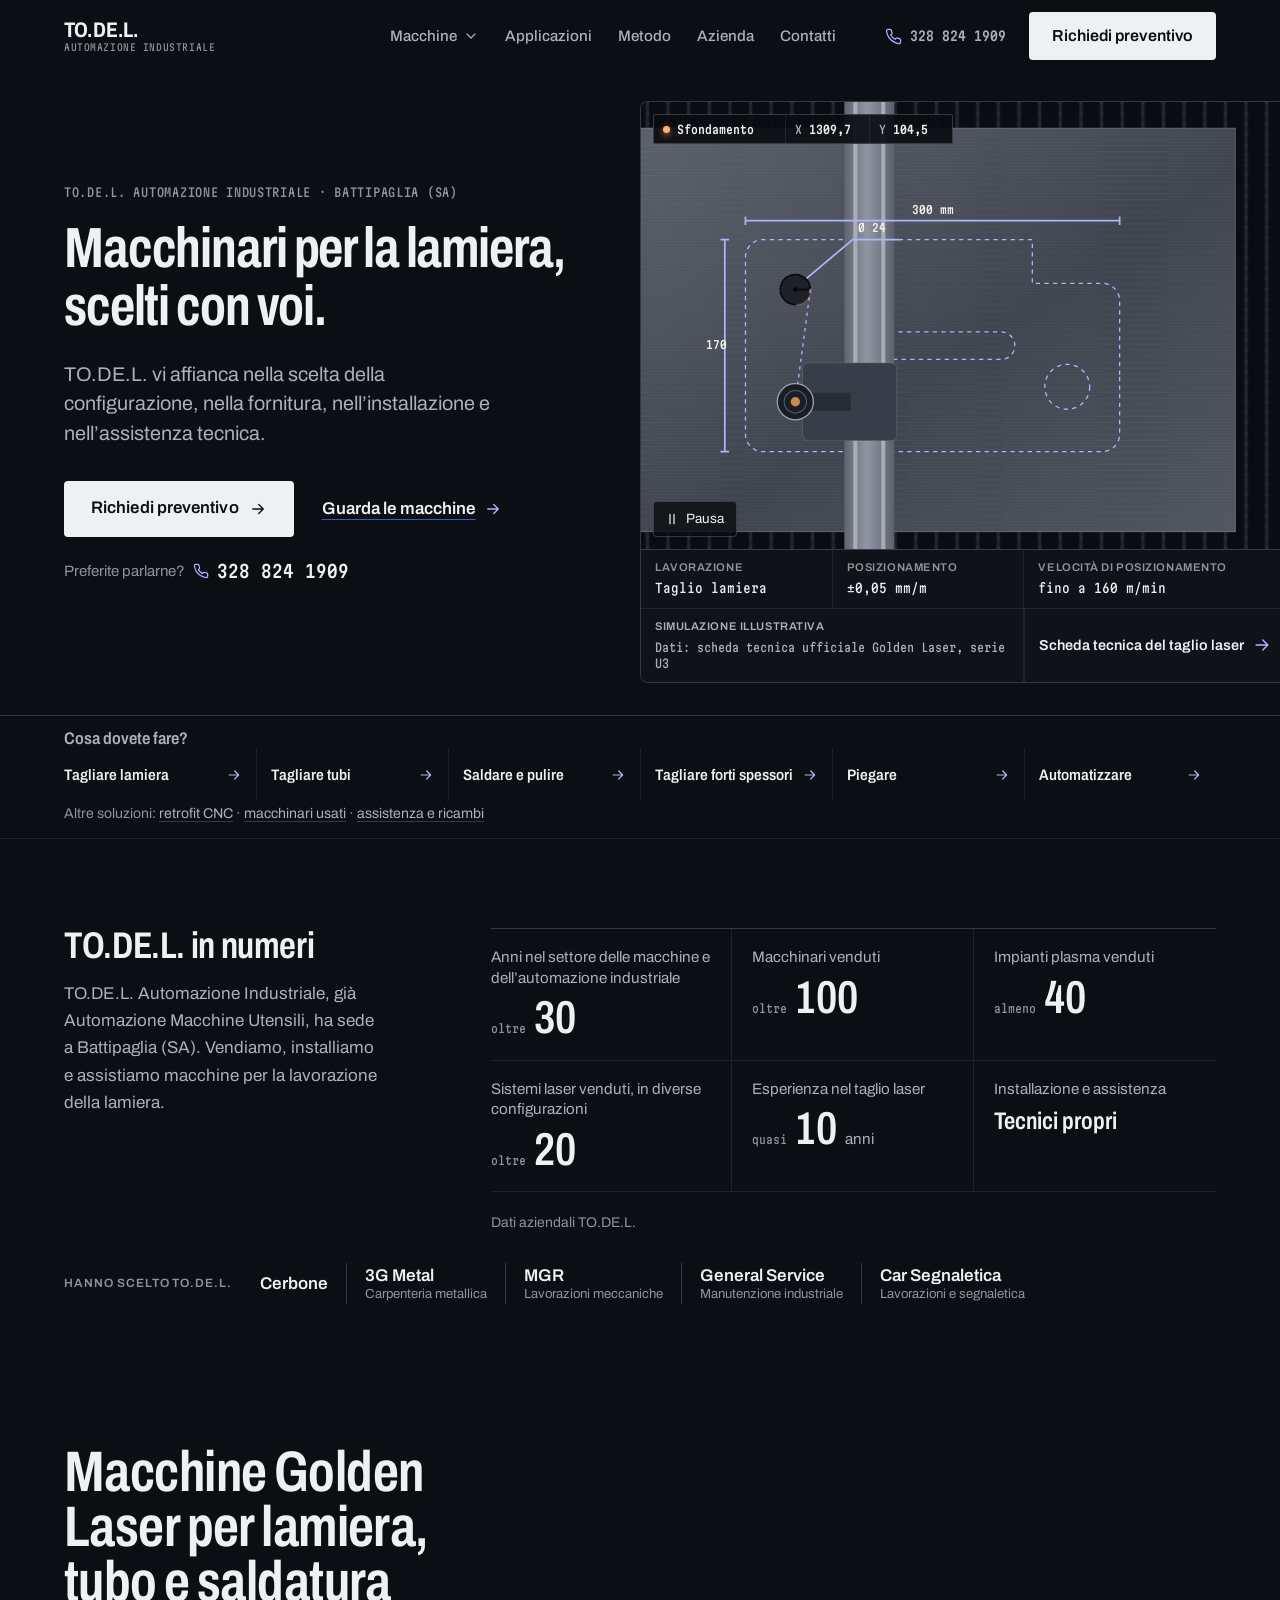
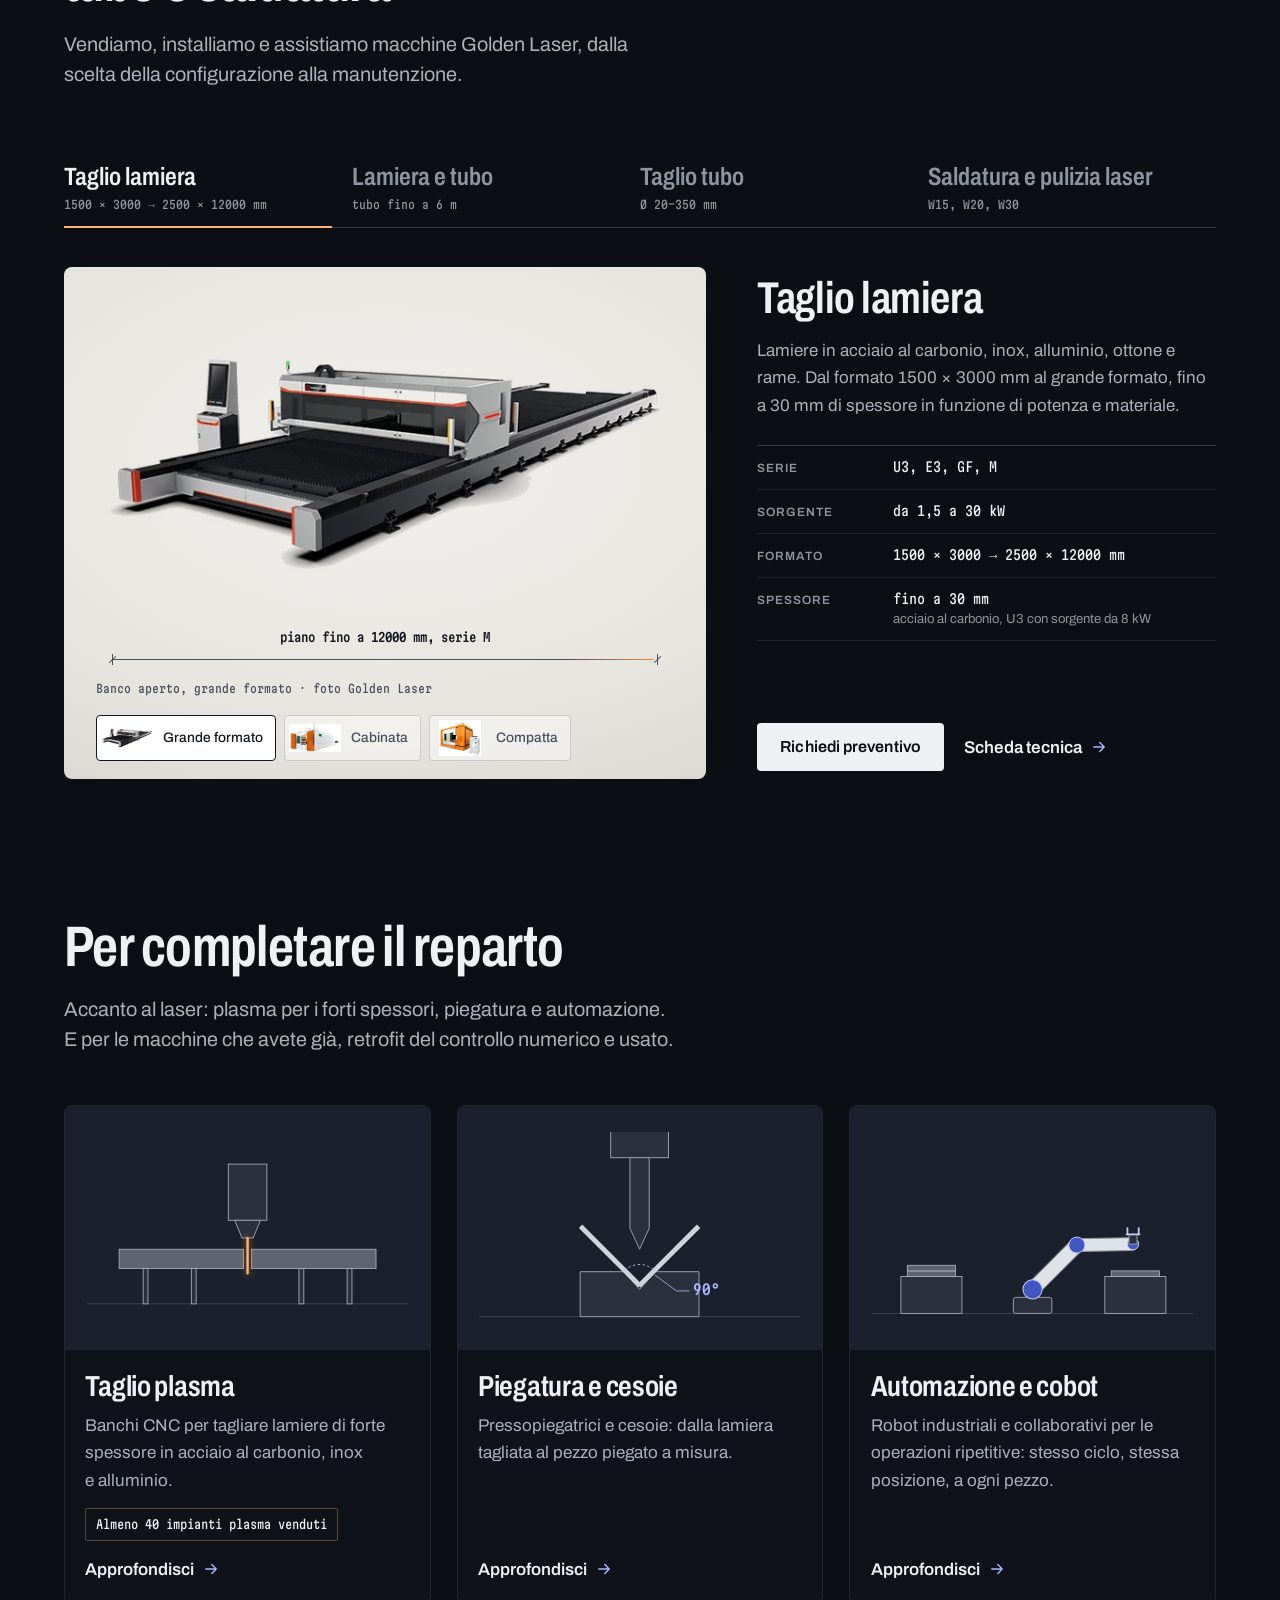
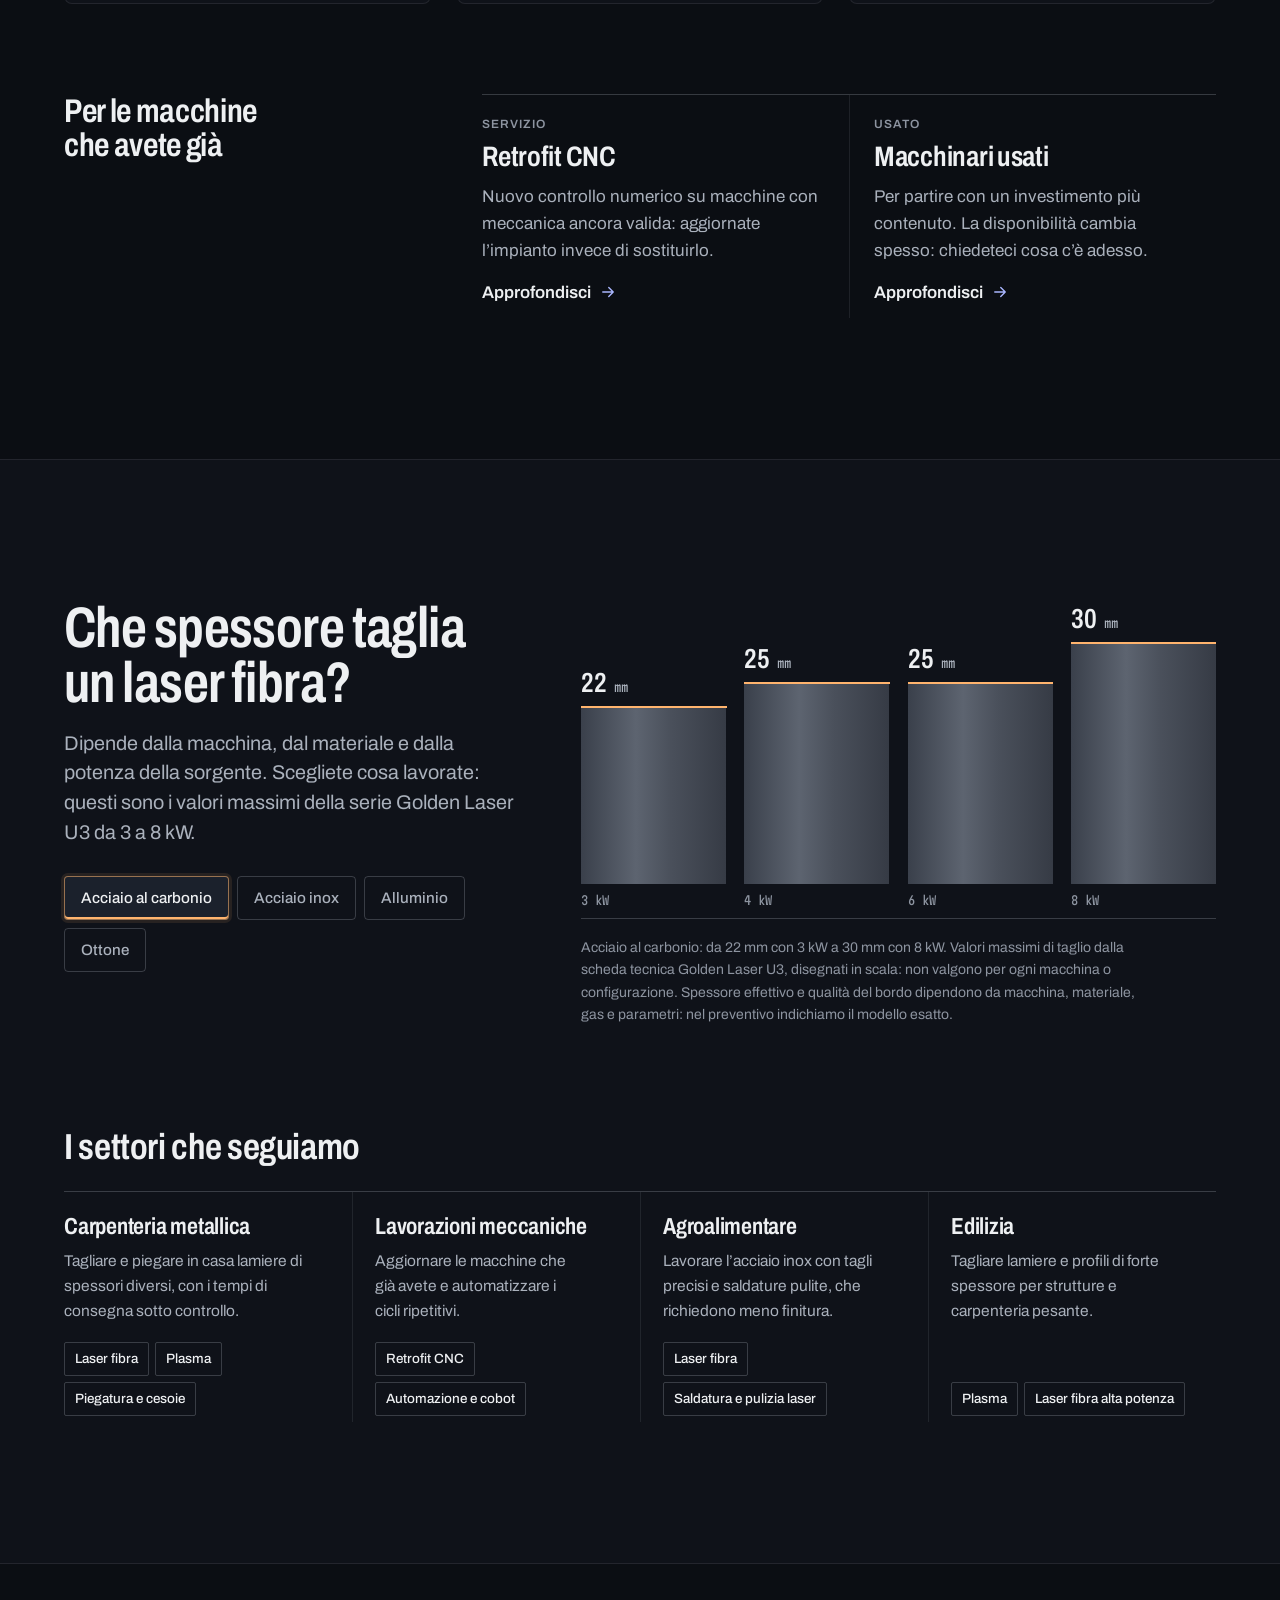
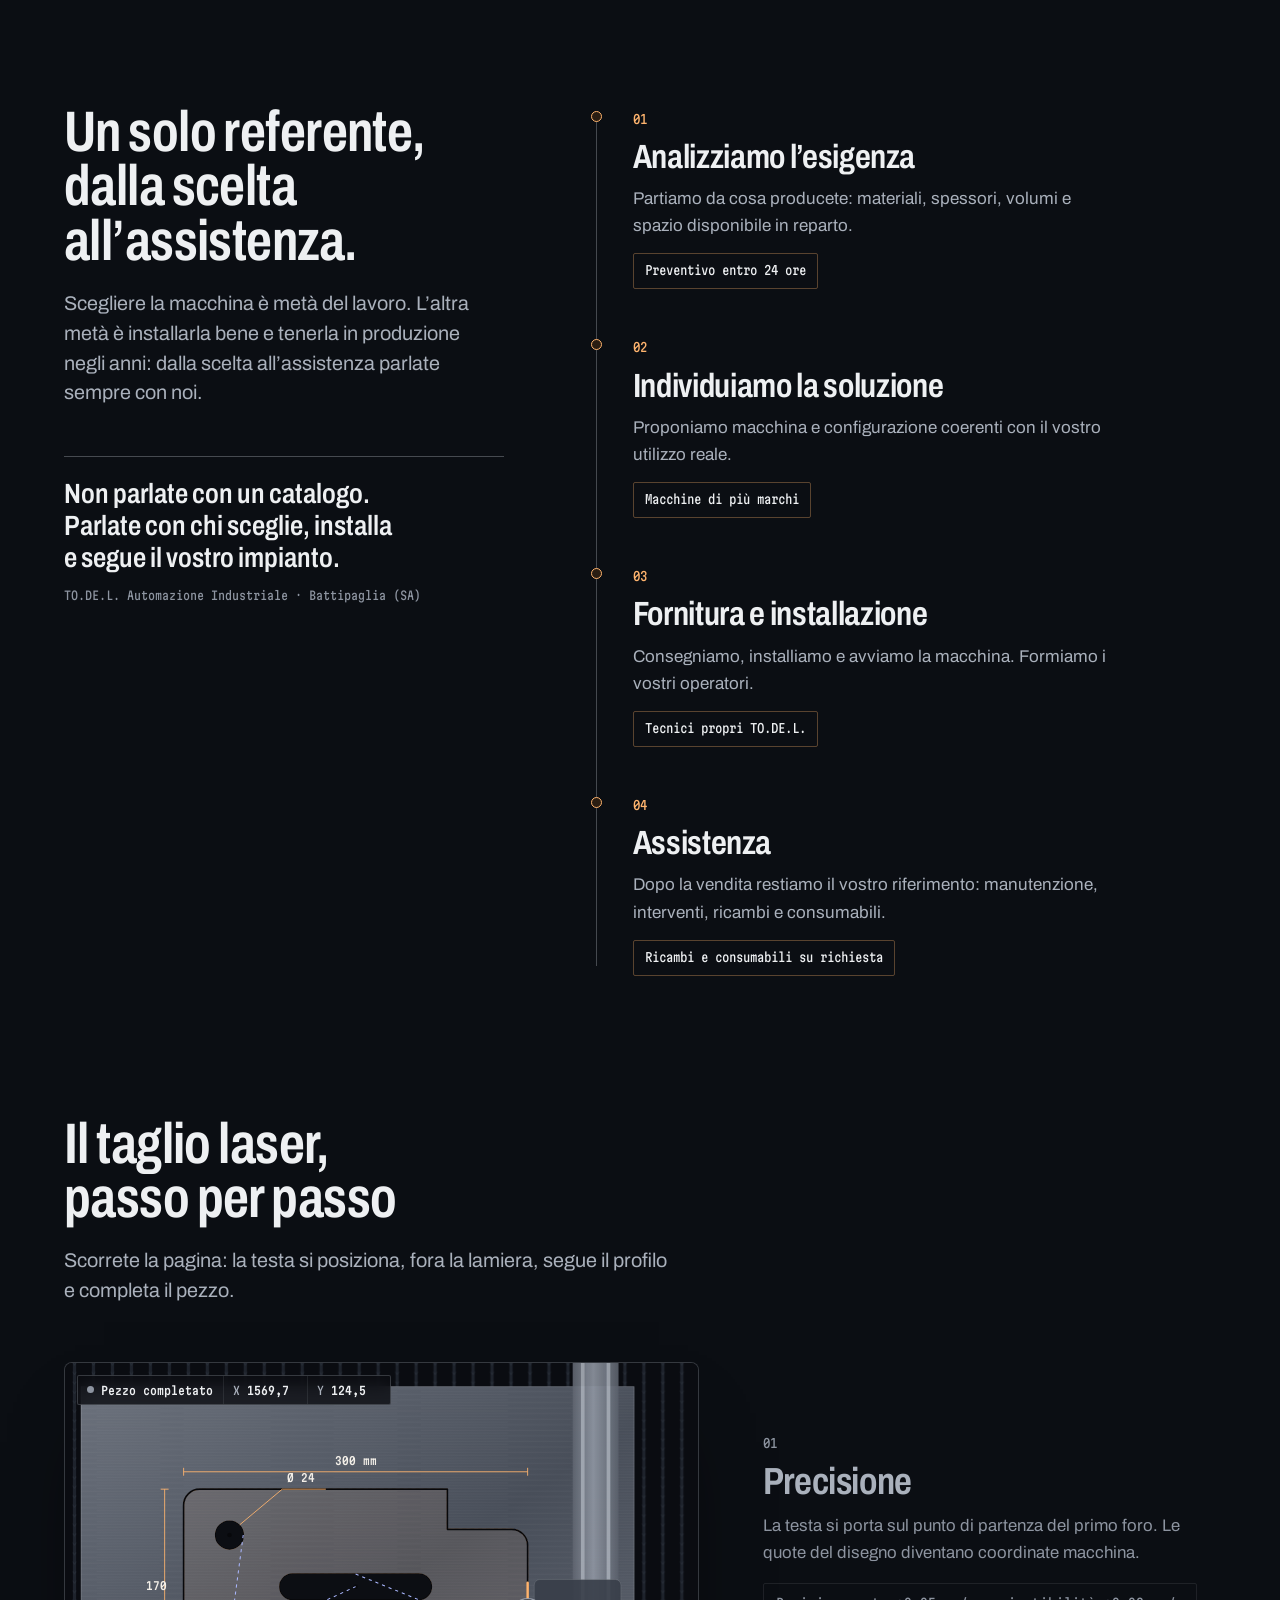
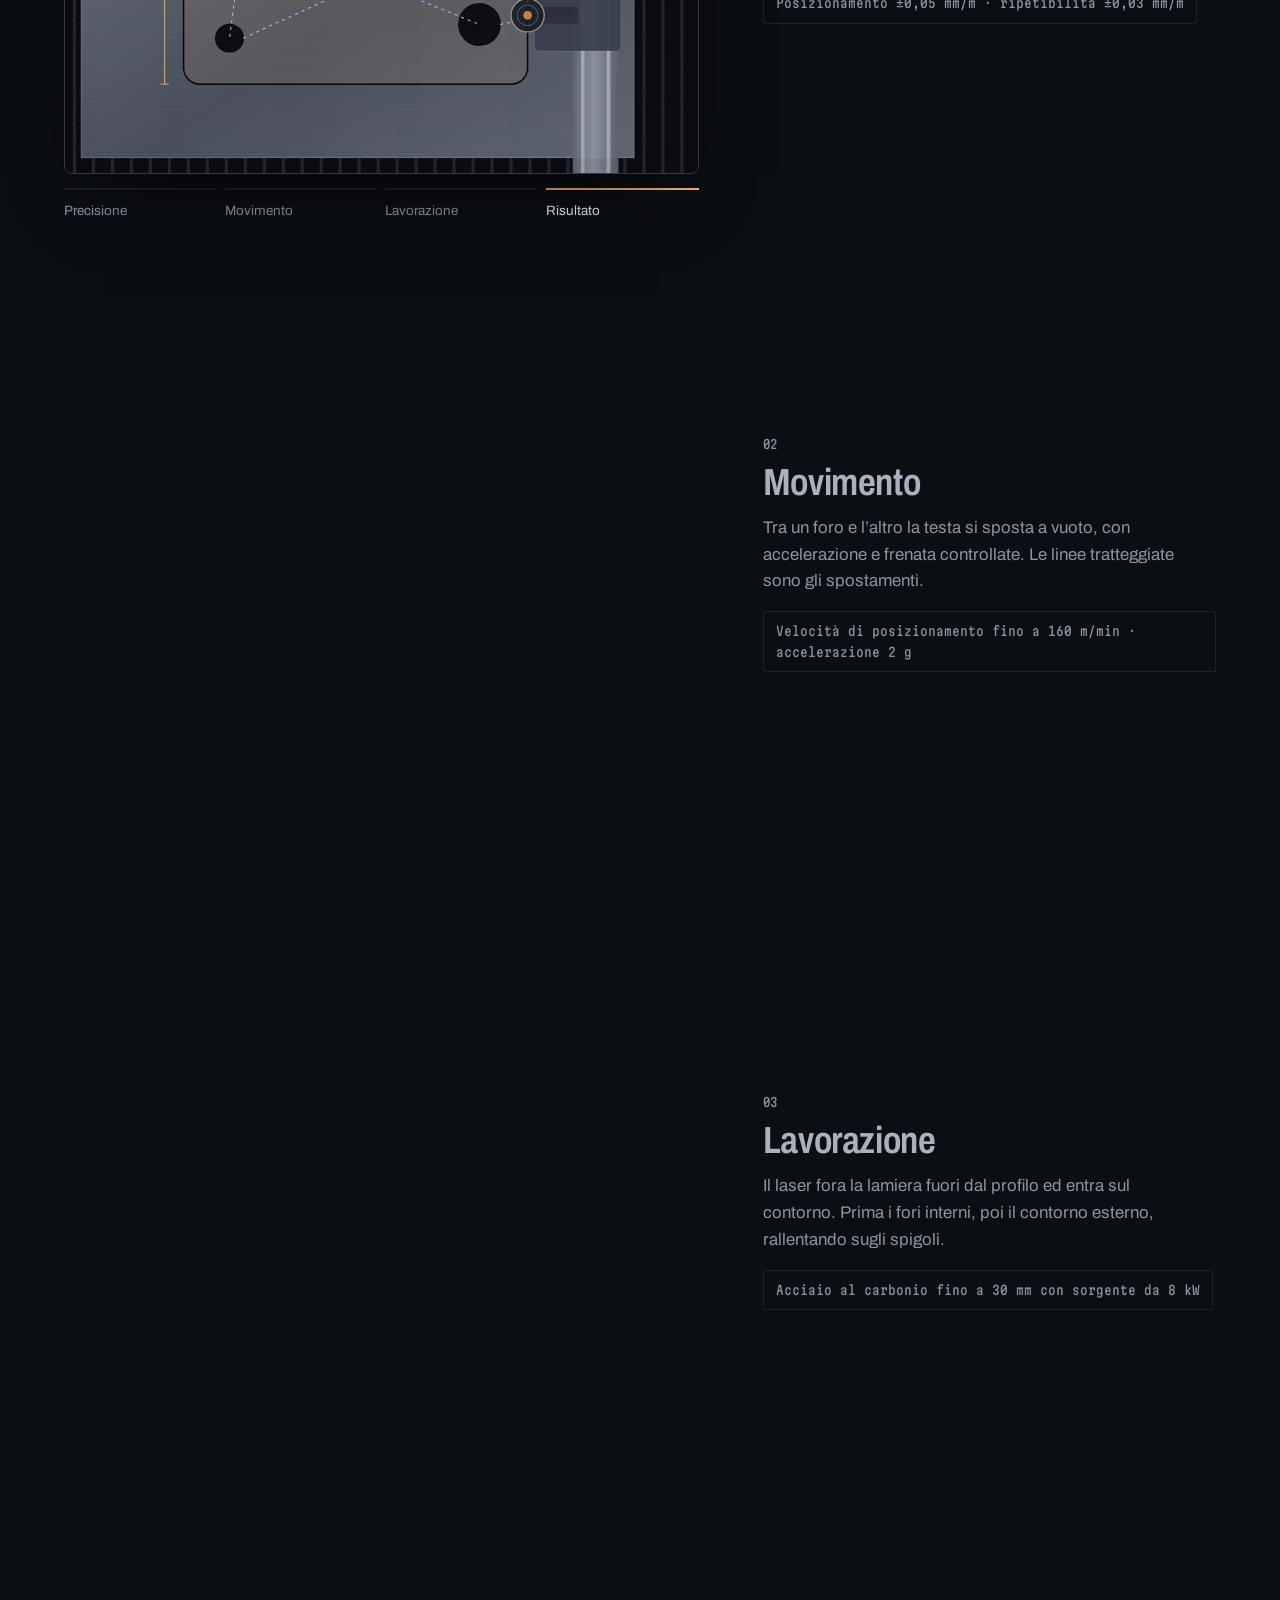
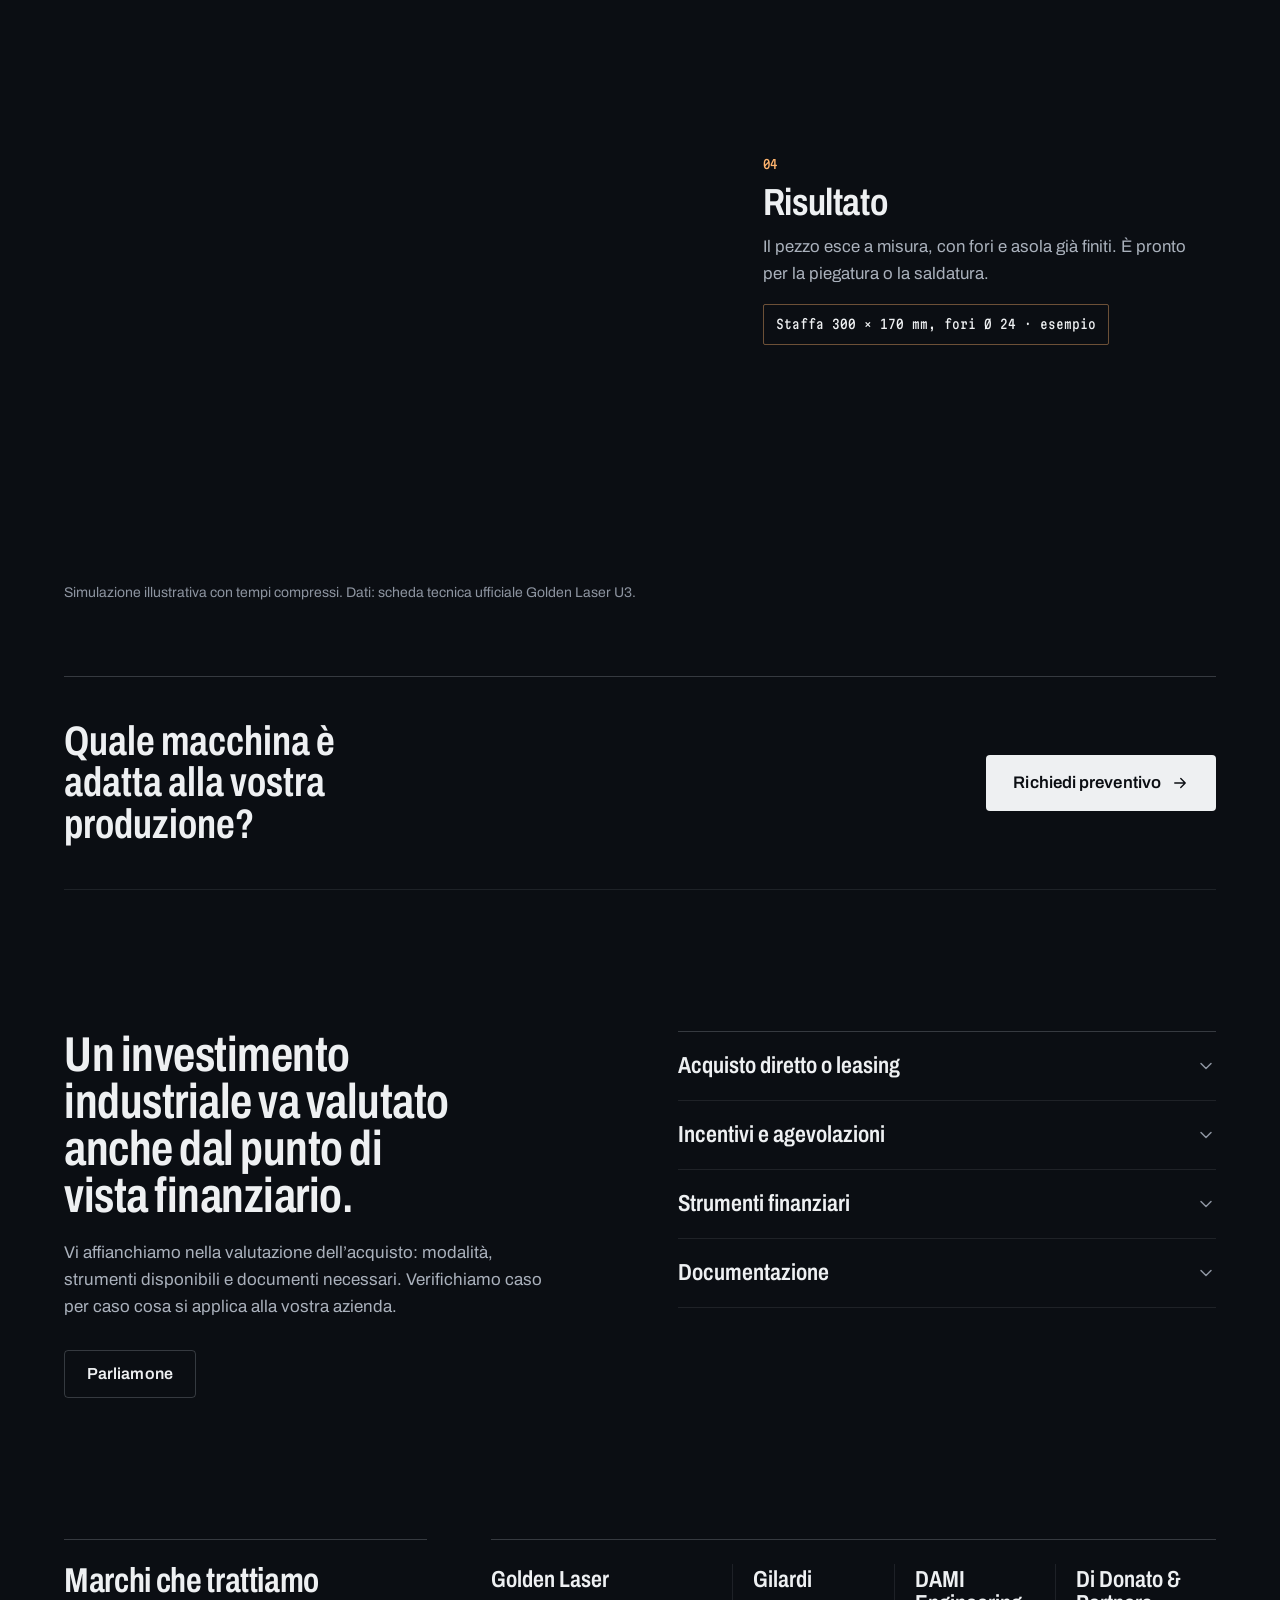
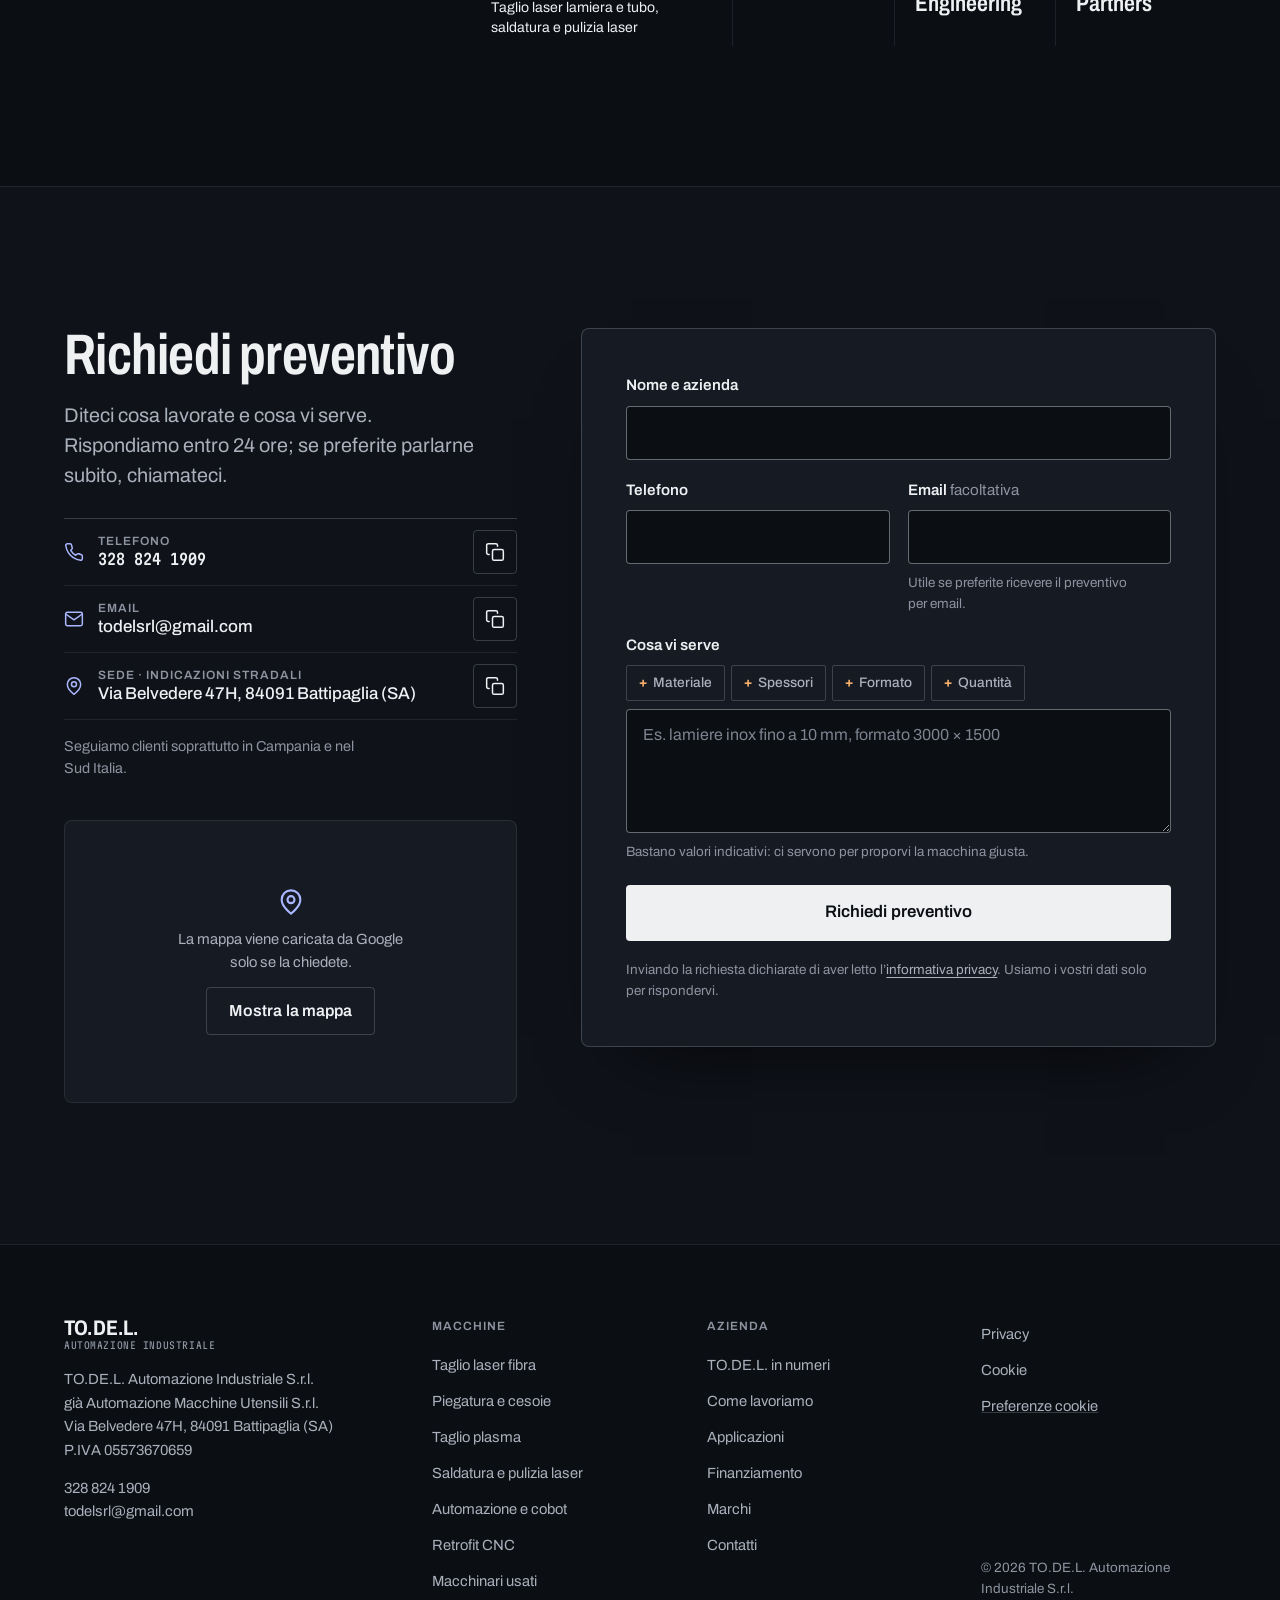
==== commit 6eb0d215: "Pre-lancio 1: spessori fino a 30 mm, claim neutri, schemi leggibili su mobile A. Dati tecnici: grafi" ====
--- a/sito-v3/public/index.html
+++ b/sito-v3/public/index.html
@@ -71,12 +71,6 @@
       },
       "hasMap": "https://www.google.com/maps/search/?api=1&query=Via+Belvedere+47H+84091+Battipaglia+SA",
       "areaServed": ["Campania", "Italia meridionale"],
-      "brand": [
-        { "@type": "Brand", "name": "Golden Laser" },
-        { "@type": "Brand", "name": "Gilardi" },
-        { "@type": "Brand", "name": "DAMI Engineering" },
-        { "@type": "Brand", "name": "Di Donato & Partners" }
-      ],
       "hasOfferCatalog": {
         "@type": "OfferCatalog",
         "name": "Macchine e servizi per la lavorazione della lamiera",
@@ -286,7 +280,7 @@
     <div class="contenitore">
       <header class="testa-sezione">
         <h2 id="titolo-macchine">Macchine Golden Laser per lamiera, tubo e saldatura</h2>
-        <p>Vendiamo, installiamo e assistiamo la gamma Golden Laser, dalla scelta della configurazione alla manutenzione.</p>
+        <p>Vendiamo, installiamo e assistiamo macchine Golden Laser, dalla scelta della configurazione alla manutenzione.</p>
       </header>
 
       <div class="famiglie" data-famiglie>
@@ -308,7 +302,7 @@
           </div>
           <div class="famiglia__scheda">
             <h3 id="fam-lamiera" style="--i:0">Taglio lamiera</h3>
-            <p class="famiglia__uso" style="--i:1">Lamiere in acciaio al carbonio, inox, alluminio, ottone e rame. Dal formato 1500 × 3000 mm al grande formato, fino a 30 mm di spessore.</p>
+            <p class="famiglia__uso" style="--i:1">Lamiere in acciaio al carbonio, inox, alluminio, ottone e rame. Dal formato 1500 × 3000 mm al grande formato, fino a 30 mm di spessore in funzione di potenza e materiale.</p>
             <dl class="dati" style="--i:2">
               <div><dt>Serie</dt><dd>U3, E3, GF, M</dd></div>
               <div><dt>Sorgente</dt><dd>da 1,5 a 30 kW</dd></div>
@@ -537,7 +531,7 @@
       <div class="applicazioni__griglia">
         <div class="applicazioni__testa">
           <h2 id="titolo-applicazioni">Che spessore taglia un laser fibra?</h2>
-          <p>Dipende dal materiale e dalla potenza della sorgente. Scegliete cosa lavorate: questi sono i valori massimi della serie Golden Laser U3.</p>
+          <p>Dipende dalla macchina, dal materiale e dalla potenza della sorgente. Scegliete cosa lavorate: questi sono i valori massimi della serie Golden Laser U3 da 3 a 8 kW.</p>
           <div class="materiali-scelta" role="radiogroup" aria-label="Materiale" data-materiali>
             <button type="button" class="materiale" role="radio" aria-checked="true" data-materiale="carbonio">Acciaio al carbonio</button>
             <button type="button" class="materiale" role="radio" aria-checked="false" tabindex="-1" data-materiale="inox">Acciaio inox</button>
@@ -551,10 +545,8 @@
             <li style="--mm:25"><span class="spessori__lastra" aria-hidden="true"></span><span class="spessori__valore"><span><b data-v>25</b> mm</span></span><span class="spessori__kw">4 kW</span></li>
             <li style="--mm:25"><span class="spessori__lastra" aria-hidden="true"></span><span class="spessori__valore"><span><b data-v>25</b> mm</span></span><span class="spessori__kw">6 kW</span></li>
             <li style="--mm:30"><span class="spessori__lastra" aria-hidden="true"></span><span class="spessori__valore"><span><b data-v>30</b> mm</span></span><span class="spessori__kw">8 kW</span></li>
-            <li style="--mm:40"><span class="spessori__lastra" aria-hidden="true"></span><span class="spessori__valore"><span><b data-v>40</b> mm</span></span><span class="spessori__kw">12 kW</span></li>
-            <li style="--mm:60"><span class="spessori__lastra" aria-hidden="true"></span><span class="spessori__valore"><span><b data-v>60</b> mm</span></span><span class="spessori__kw">20 kW</span></li>
           </ol>
-          <figcaption class="spessori__nota"><span id="spessori-sintesi" data-sintesi>Acciaio al carbonio: da 22 mm con 3 kW a 60 mm con 20 kW.</span> Valori massimi di taglio dalla scheda tecnica ufficiale Golden Laser U3, disegnati in scala. La qualità del bordo dipende da gas, parametri e materiale: nel preventivo indichiamo il modello esatto.</figcaption>
+          <figcaption class="spessori__nota"><span id="spessori-sintesi" data-sintesi>Acciaio al carbonio: da 22 mm con 3 kW a 30 mm con 8 kW.</span> Valori massimi di taglio dalla scheda tecnica Golden Laser U3, disegnati in scala: non valgono per ogni macchina o configurazione. Spessore effettivo e qualità del bordo dipendono da macchina, materiale, gas e parametri: nel preventivo indichiamo il modello esatto.</figcaption>
         </figure>
       </div>
 
@@ -610,7 +602,7 @@
           <span class="fasi__binario" aria-hidden="true"><span></span></span>
           <ol>
           <li style="--i:0"><span class="fasi__n">01</span><h3>Analizziamo l’esigenza</h3><p>Partiamo da cosa producete: materiali, spessori, volumi e spazio disponibile in reparto.</p><p class="fasi__dato">Preventivo entro 24 ore</p></li>
-          <li style="--i:1"><span class="fasi__n">02</span><h3>Individuiamo la soluzione</h3><p>Proponiamo macchina e configurazione coerenti con il vostro utilizzo reale.</p><p class="fasi__dato">Golden Laser, Gilardi, DAMI, Di Donato</p></li>
+          <li style="--i:1"><span class="fasi__n">02</span><h3>Individuiamo la soluzione</h3><p>Proponiamo macchina e configurazione coerenti con il vostro utilizzo reale.</p><p class="fasi__dato">Macchine di più marchi</p></li>
           <li style="--i:2"><span class="fasi__n">03</span><h3>Fornitura e installazione</h3><p>Consegniamo, installiamo e avviamo la macchina. Formiamo i vostri operatori.</p><p class="fasi__dato">Tecnici propri TO.DE.L.</p></li>
           <li style="--i:3"><span class="fasi__n">04</span><h3>Assistenza</h3><p>Dopo la vendita restiamo il vostro riferimento: manutenzione, interventi, ricambi e consumabili.</p><p class="fasi__dato">Ricambi e consumabili su richiesta</p></li>
           </ol>
@@ -665,7 +657,7 @@
           <span class="passo__n">04</span>
           <h3>Risultato</h3>
           <p>Il pezzo esce a misura, con fori e asola già finiti. È pronto per la piegatura o la saldatura.</p>
-          <p class="passo__dato">Staffa 300 × 170 mm · esempio</p>
+          <p class="passo__dato">Staffa 300 × 170 mm, fori Ø 24 · esempio</p>
         </li>
       </ol>
     </div>
@@ -943,7 +935,7 @@
             </tbody>
           </table>
         </div>
-        <p class="appro__fonte">Fonte: schede tecniche ufficiali Golden Laser (goldenlaser.com e goldenfiberlaser.com). Valori massimi di taglio: la qualità del bordo dipende da gas, parametri e materiale. Con potenze superiori gli spessori aumentano: li indichiamo nel preventivo, con il modello esatto.</p>
+        <p class="appro__fonte">Fonte: schede tecniche ufficiali Golden Laser (goldenlaser.com e goldenfiberlaser.com). Valori massimi di taglio: la qualità del bordo dipende da gas, parametri e materiale. Per altri modelli, potenze e configurazioni i valori ve li indichiamo nel preventivo, con il modello esatto.</p>
         <h3>Precisione e dinamica (U3)</h3>
         <dl class="appro__dati">
           <div><dt>Precisione di posizionamento</dt><dd>±0,05 mm/m</dd></div>
--- a/sito-v3/public/assets/css/style.css
+++ b/sito-v3/public/assets/css/style.css
@@ -664,12 +664,12 @@
 }
 @media (hover: hover) and (pointer: fine) { .materiale:hover { color: var(--testo); border-color: rgba(226, 232, 242, 0.4); } }
 
-.spessori { --k: 4px; --base: 34px; min-width: 0; overflow-x: clip; }
-.spessori__colonne { display: grid; grid-template-columns: repeat(6, minmax(0, 1fr)); gap: clamp(8px, 1.4vw, 18px); height: calc(60 * var(--k) + var(--base) + 44px); align-items: end; border-bottom: 1px solid var(--linea-forte); }
+.spessori { --k: 8px; --base: 34px; min-width: 0; overflow-x: clip; }
+.spessori__colonne { display: grid; grid-template-columns: repeat(4, minmax(0, 1fr)); gap: clamp(8px, 1.4vw, 18px); height: calc(30 * var(--k) + var(--base) + 44px); align-items: end; border-bottom: 1px solid var(--linea-forte); }
 .spessori__colonne li { position: relative; height: 100%; min-width: 0; }
 .spessori__lastra {
-  position: absolute; left: 0; right: 0; bottom: var(--base); height: calc(60 * var(--k)); transform-origin: bottom;
-  transform: scaleY(calc(var(--mm) / 60));
+  position: absolute; left: 0; right: 0; bottom: var(--base); height: calc(30 * var(--k)); transform-origin: bottom;
+  transform: scaleY(calc(var(--mm) / 30)); /* scala fino a 30 mm: il dato confermato (3–8 kW) */
   background: linear-gradient(90deg, #3a404b 0%, #5d6470 38%, #4a505b 62%, #363b45 100%);
   transition: transform 280ms var(--ease-out);
 }
@@ -1131,6 +1131,26 @@
 @keyframes retrofit-tendina { 0%, 30% { transform: scaleX(0); } 58%, 100% { transform: scaleX(1); } }
 @keyframes retrofit-percorso { 0%, 58% { stroke-dashoffset: 260; } 92%, 100% { stroke-dashoffset: 0; } }
 @keyframes retrofit-etichetta { 0%, 50% { opacity: 0; } 60%, 100% { opacity: 1; } }
+
+/* leggibilità degli schemi su schermi stretti: sotto ~480 px il viewBox (400 unità) si riduce fino a ~0,8×,
+   quindi le etichette crescono in unità SVG per restare ≥ 12 px a schermo (verificato a 390 e 360 px) */
+@media (max-width: 520px) {
+  .vista .tec__nota { font-size: 15.5px; }
+  .vista .piega__quota text, .vista .retrofit__cifre { font-size: 17px; }
+  /* "Controllo: nuovo" più grande toccherebbe la base della macchina: allineata al bordo destro del disegno */
+  .vista .retrofit__etichetta { text-anchor: end; transform: translateX(122px); }
+  /* riquadro quadrato per gli schemi disegnati (5:3): sopra e sotto restano due fasce libere per
+     il commutatore Foto/Schema e la didascalia, che altrimenti coprono le etichette */
+  .vista__riquadro:has(.tec) { aspect-ratio: 1 / 1; }
+  /* "Punzone e matrice" a questa misura toccherebbe il punzone: la didascalia sotto dice già la stessa cosa */
+  .vista .tec--piega .tec__nota { display: none; }
+}
+/* tavole: lo schema di piegatura è ancora più piccolo, la quota "90°" cresce */
+.tavola__foto--schema .piega__quota text { font-size: 18px; }
+/* simulazione a scorrimento: le quote nel disegno. Su desktop un poco più grandi; su telefono il disegno
+   scende sotto 0,5× e le quote sarebbero di 5 px: si nascondono e i valori restano nel testo del passo 04 */
+.sim--storia .sim__quota-testo { font-size: 14px; }
+@media (max-width: 760px) { .sim--storia .sim__quota-testo { display: none; } }
 
 /* ---------- barra mobile ---------- */
 .barra-mobile { display: none; }
@@ -1243,7 +1263,7 @@
   .servizio, .servizio + .servizio { padding: 20px 0 10px; border-left: 0; }
   .servizio + .servizio { border-top: 1px solid var(--linea); }
   .spunto { min-height: 44px; }
-  .spessori { --k: 3px; }
+  .spessori { --k: 6px; }
   .spessori__colonne { gap: 6px; }
   .spessori__valore { flex-direction: column; align-items: flex-start; gap: 2px; font-size: 0.7rem; }
   .settori__righe { grid-template-columns: 1fr; }
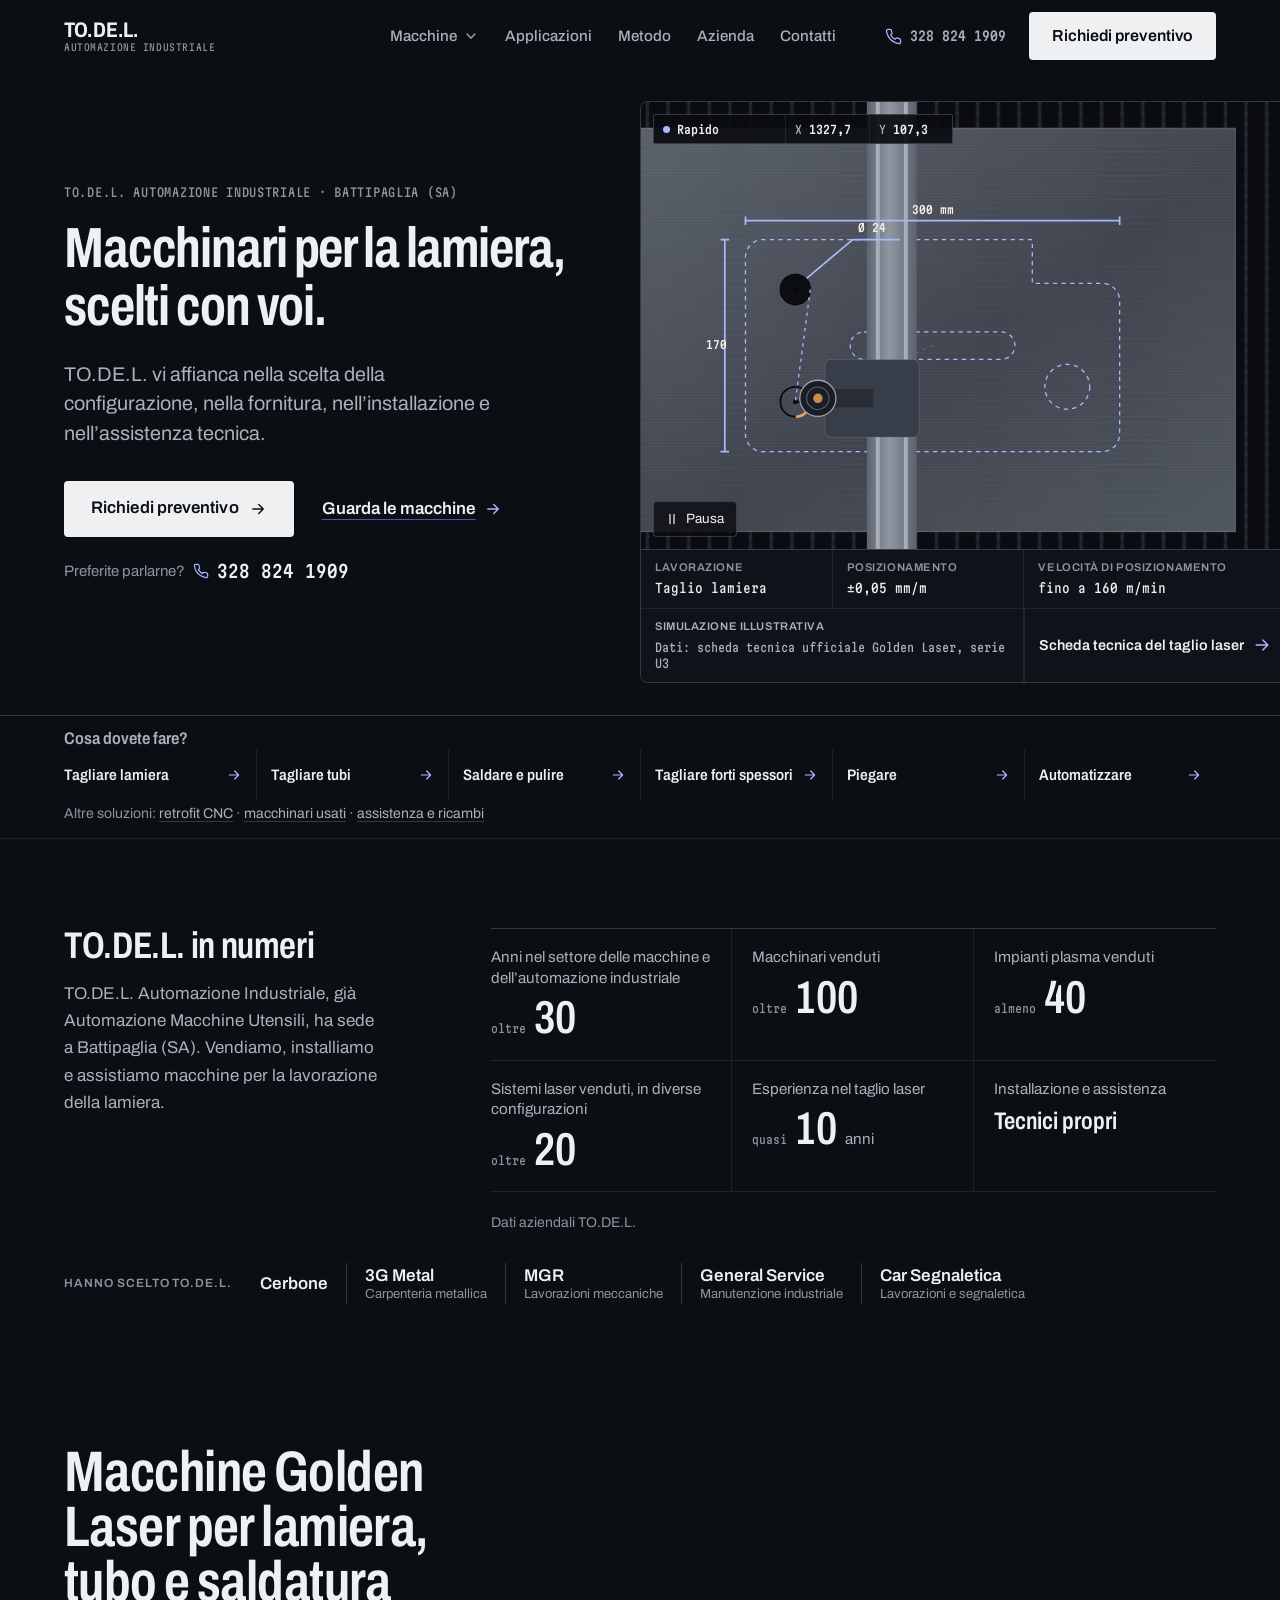
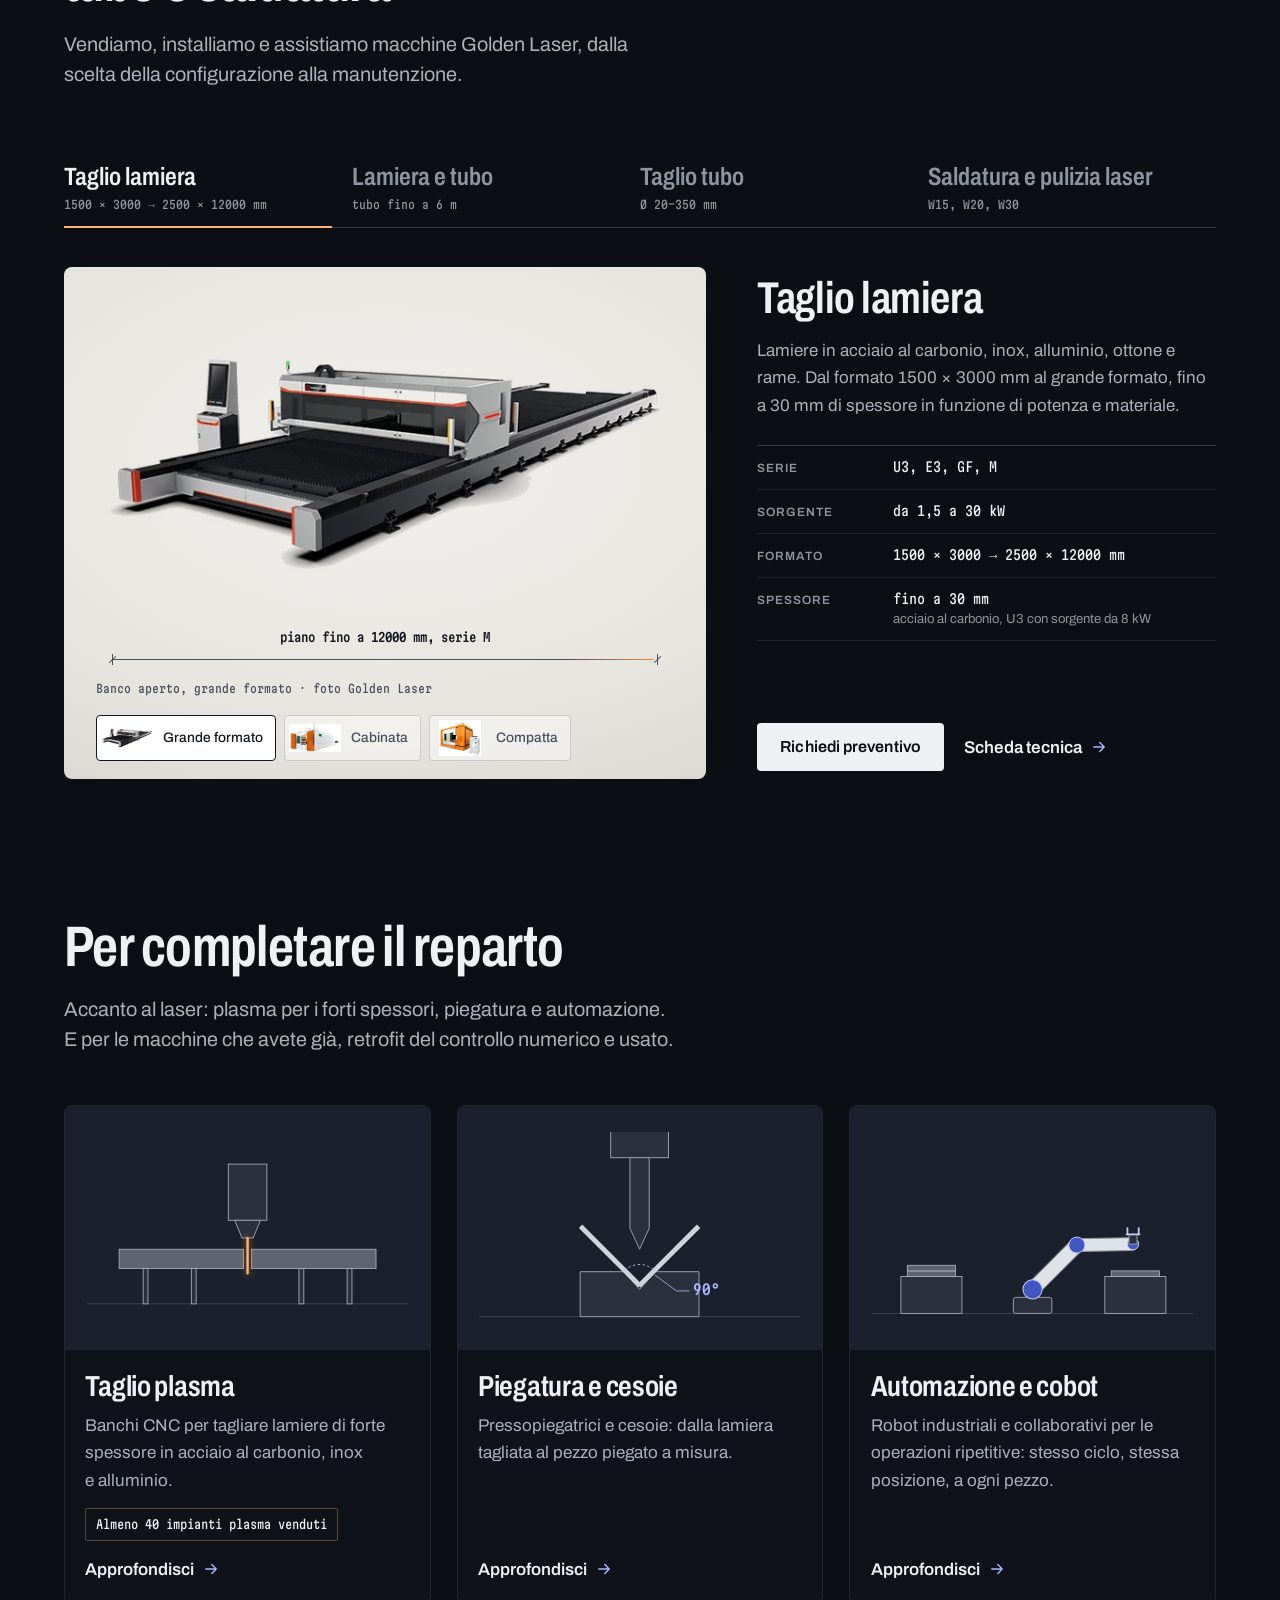
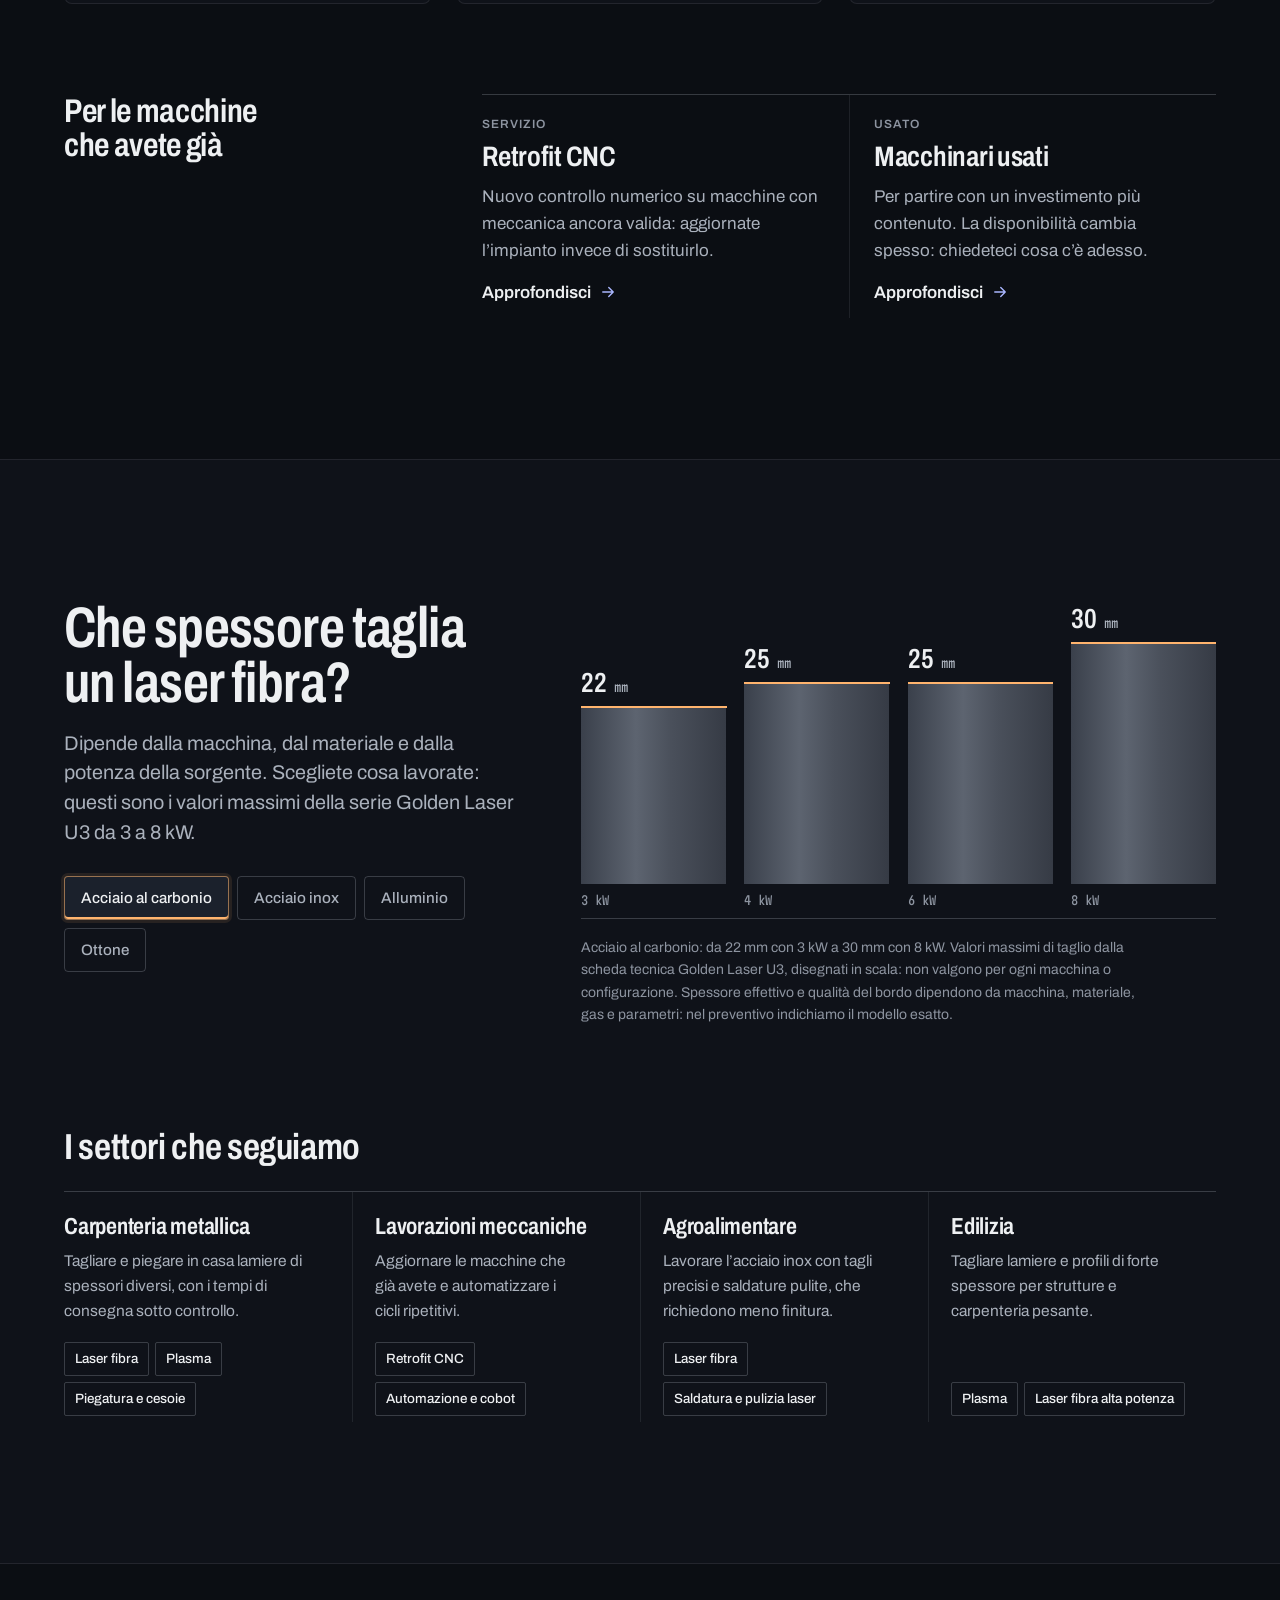
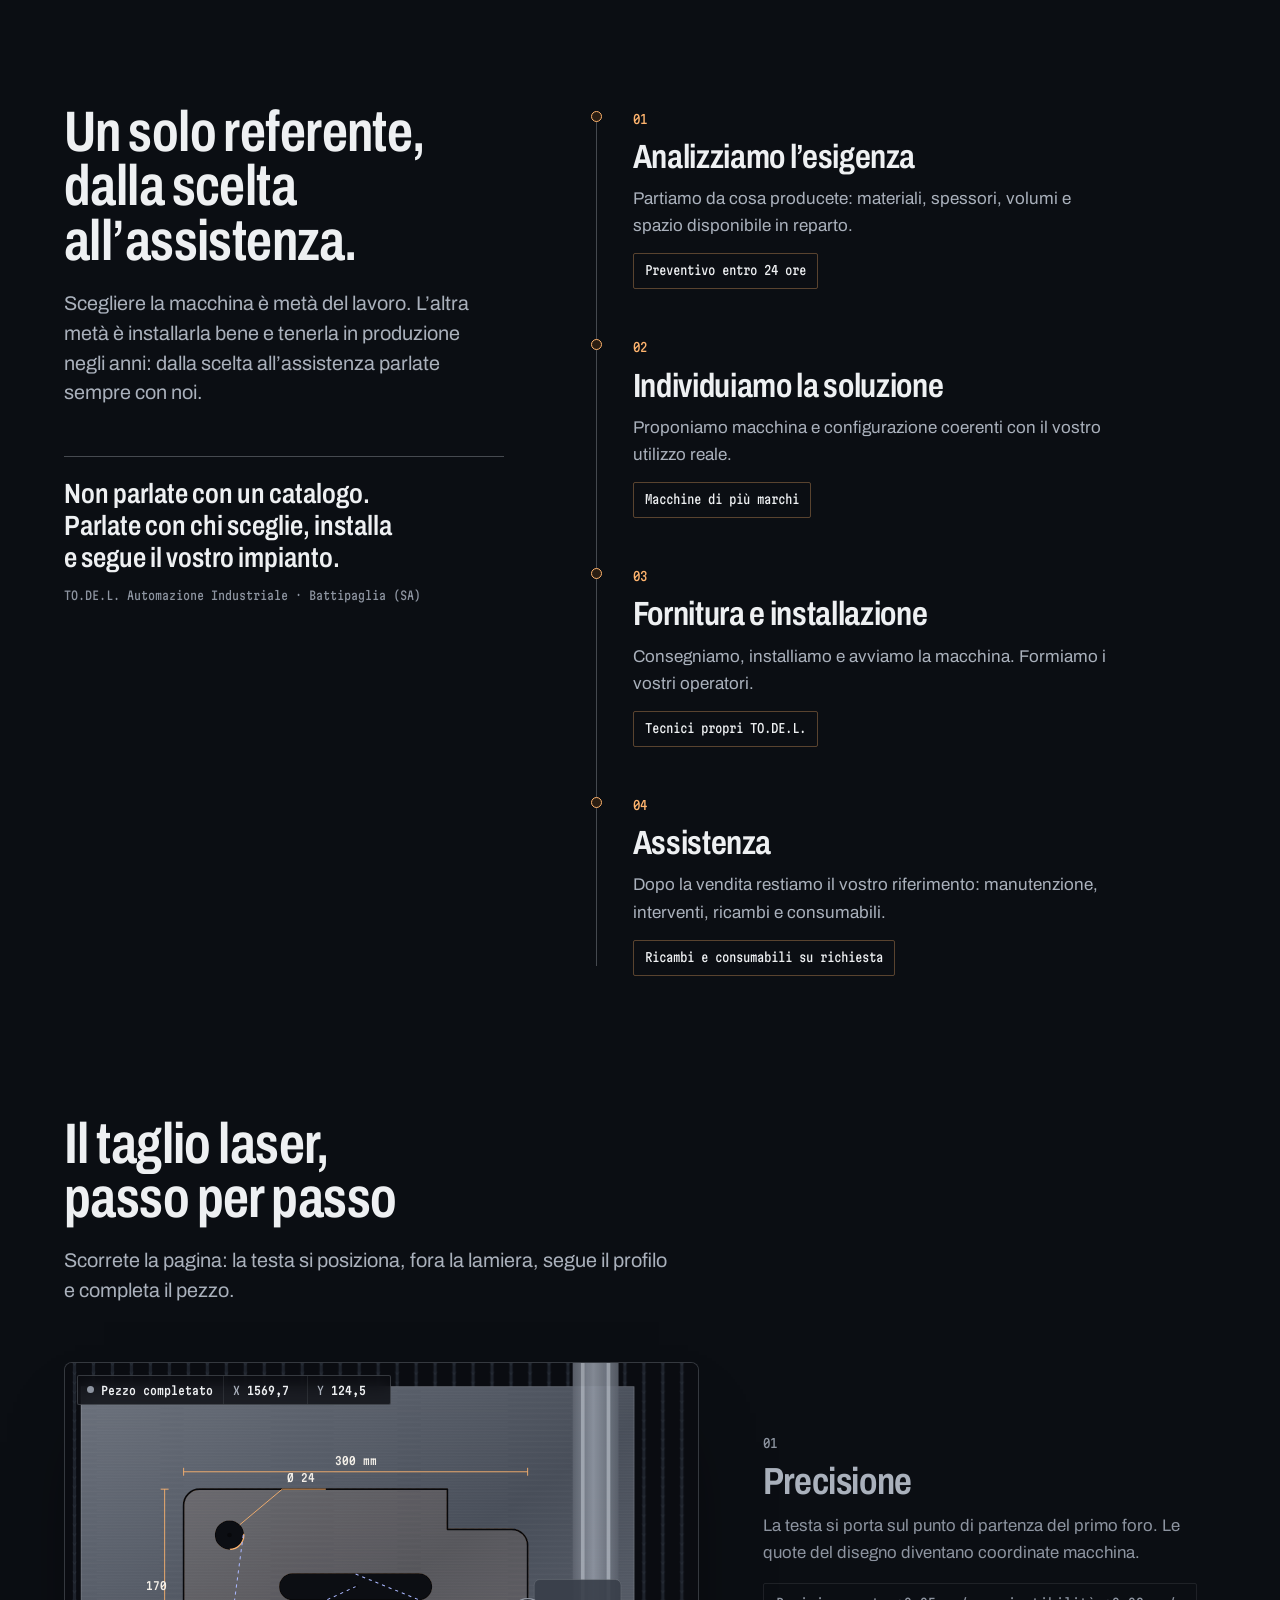
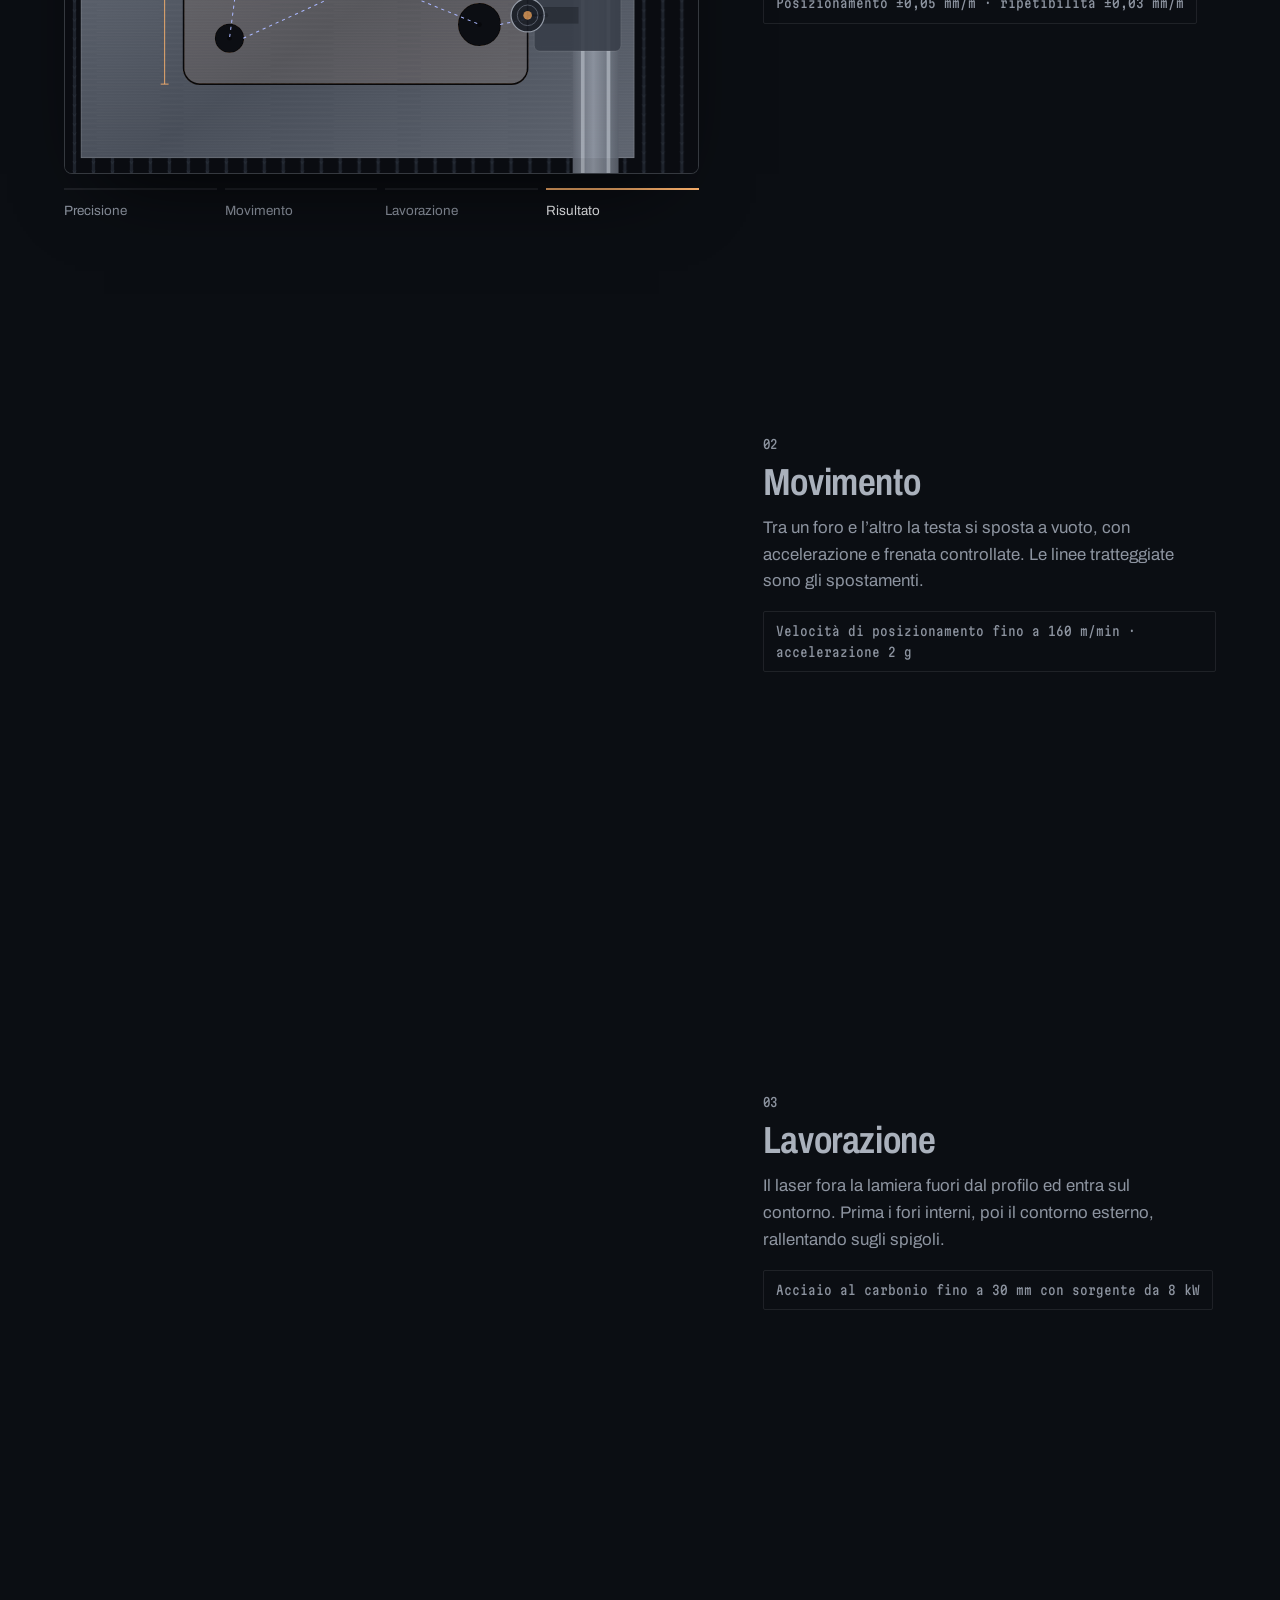
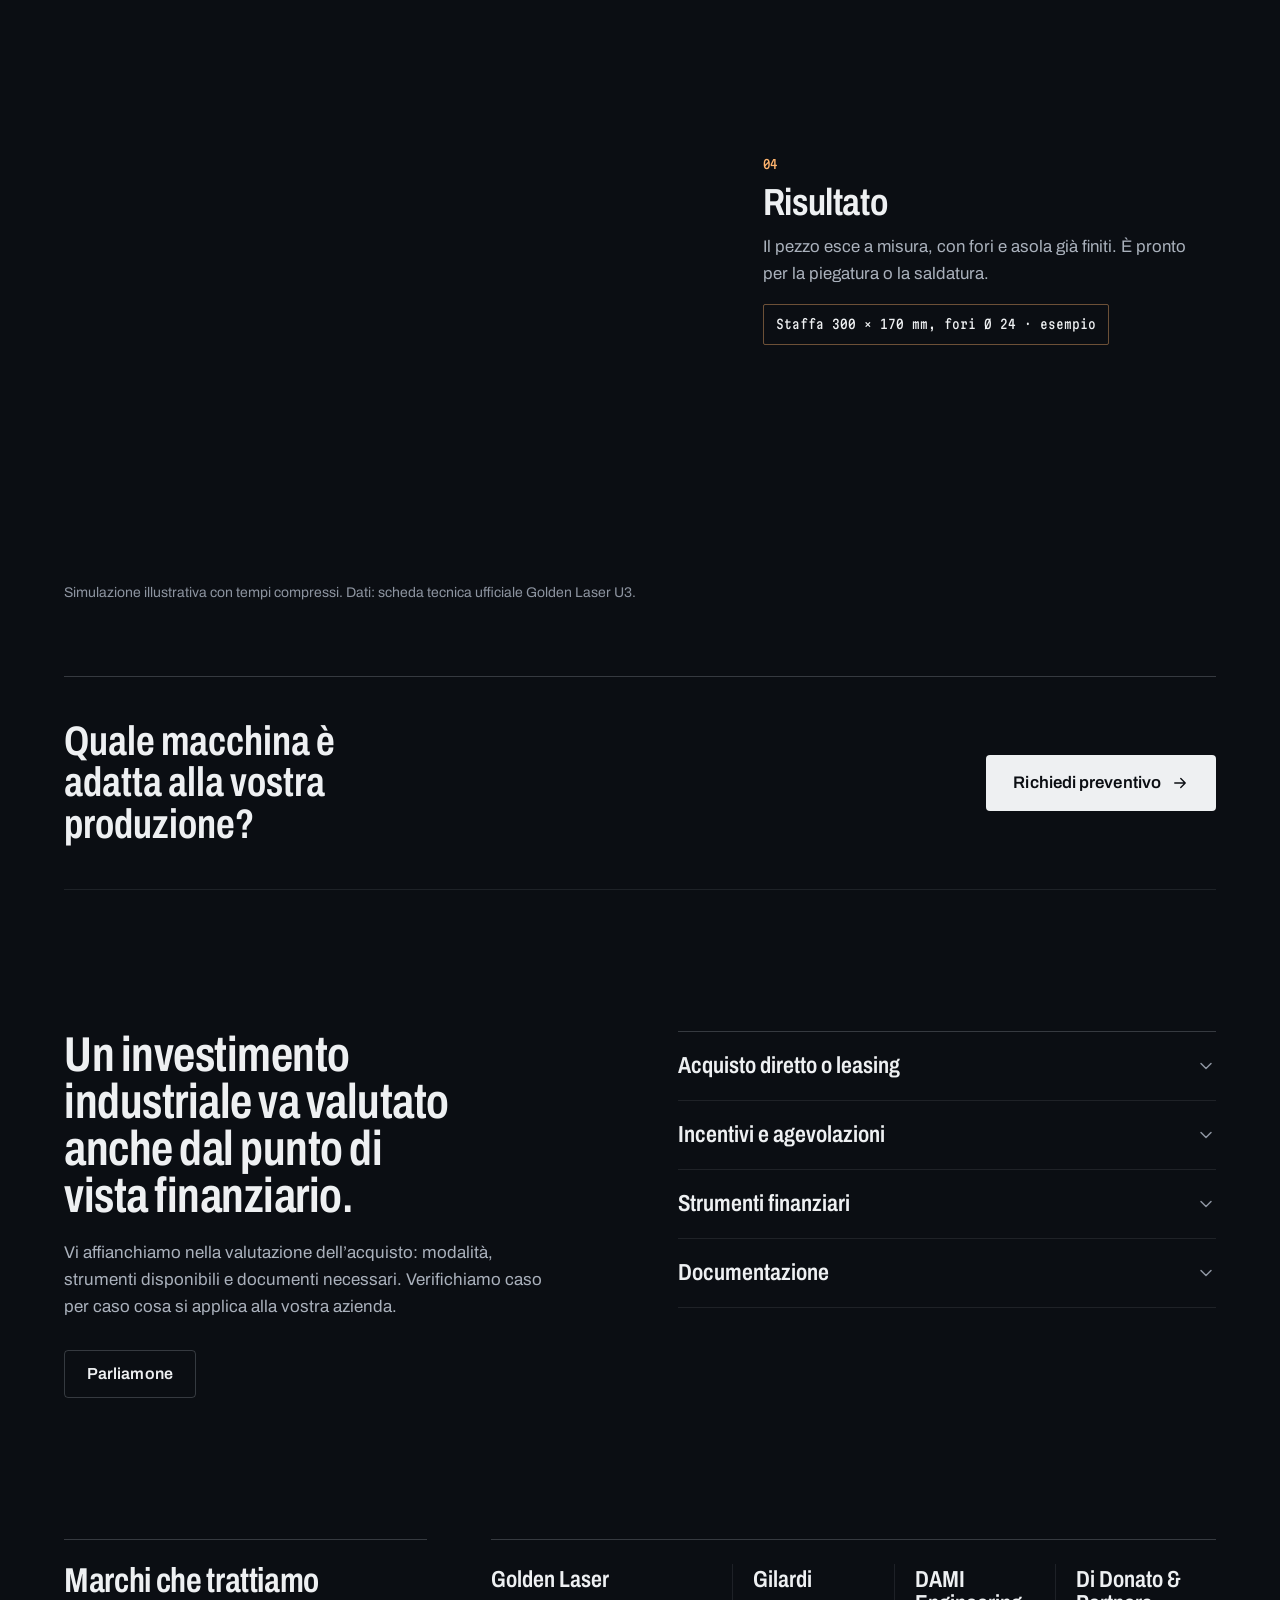
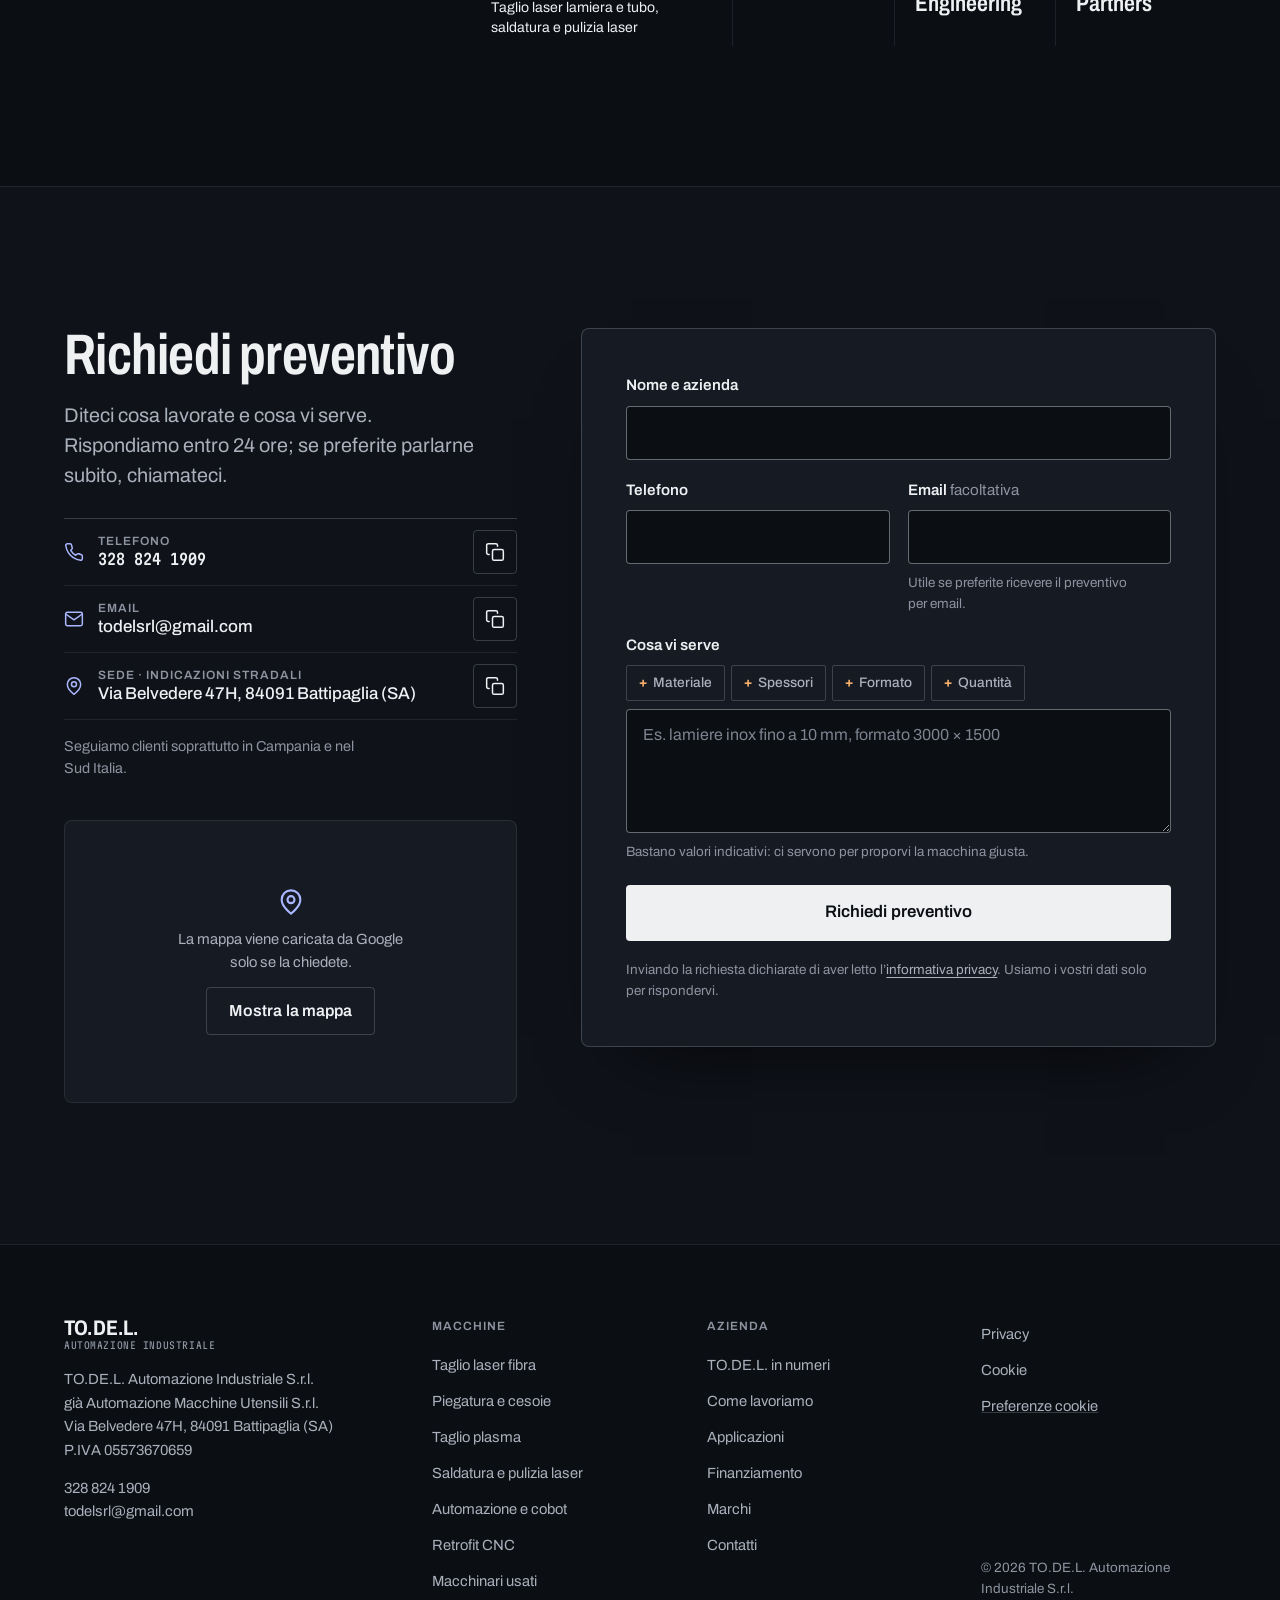
==== commit 3dc48dcf: "Hero mobile: quote non leggibili nascoste sotto 760 px Le quote "300 mm", "170", "Ø 24" della simula" ====
--- a/sito-v3/public/index.html
+++ b/sito-v3/public/index.html
@@ -205,7 +205,7 @@
       </div>
 
       <figure class="eroe__sim">
-        <div class="sim sim--eroe" data-sim-eroe role="img" aria-label="Simulazione del taglio laser di una staffa su lamiera, vista dall’alto">
+        <div class="sim sim--eroe" data-sim-eroe role="img" aria-label="Simulazione del taglio laser di una staffa su lamiera, vista dall’alto: pezzo di 300 × 170 mm con fori da Ø 24 mm">
           <!-- fotogramma finale generato da taglio.js (scena eroeCam): visibile senza JS e con movimento ridotto -->
           <svg viewBox="0 0 800 520" class="sim__svg sim__statica" focusable="false" preserveAspectRatio="xMidYMid slice" aria-hidden="true"><defs><pattern id="st-lam" width="24" height="24" patternUnits="userSpaceOnUse"><rect width="24" height="24" class="sim__piano"></rect><rect x="10" width="4" height="24" class="sim__lamella"></rect><path d="M10 0 L12 3 L14 0 M10 12 L12 15 L14 12" class="sim__dente"></path></pattern><linearGradient id="st-lmr" x1="0" y1="0" x2="1" y2="1"><stop offset="0" class="sim__lmr-1"></stop><stop offset="0.55" class="sim__lmr-2"></stop><stop offset="1" class="sim__lmr-3"></stop></linearGradient><pattern id="st-spz" width="300" height="7" patternUnits="userSpaceOnUse"><path d="M0 1.5 H120 M150 1.5 H300 M40 5 H260" class="sim__spazzolato"></path></pattern><linearGradient id="st-trv" x1="0" y1="0" x2="1" y2="0"><stop offset="0" class="sim__trv-1"></stop><stop offset="0.45" class="sim__trv-2"></stop><stop offset="1" class="sim__trv-3"></stop></linearGradient><radialGradient id="st-bgl"><stop offset="0" stop-color="#ffffff" stop-opacity="1"></stop><stop offset="0.3" stop-color="#fff1d6" stop-opacity="0.95"></stop><stop offset="0.55" stop-color="#ffad5a" stop-opacity="0.55"></stop><stop offset="1" stop-color="#ff7a2e" stop-opacity="0"></stop></radialGradient></defs><rect x="-10" y="-10" width="820" height="540" fill="url(#st-lam)"></rect><rect x="20" y="30" width="700" height="470" fill="url(#st-lmr)" class="sim__lamiera"></rect><rect x="20" y="30" width="700" height="470" fill="url(#st-spz)"></rect><rect x="20.5" y="30.5" width="699" height="469" class="sim__bordo-lamiera"></rect><g class="sim__lavoro"><g class="sim__pezzo"><path d="M585 319.5 L585 386.2 A20.3 20.3 0 0 1 564.7 406.5 L170.3 406.5 A20.3 20.3 0 0 1 150 386.2 L150 180.3 A20.3 20.3 0 0 1 170.3 160 L483.5 160 L483.5 210.75 L564.7 210.75 A20.3 20.3 0 0 1 585 231.05 L585 319.5 Z M225.4 218 A17.4 17.4 0 1 1 190.6 218 A17.4 17.4 0 1 1 225.4 218 Z M225.4 348.5 A17.4 17.4 0 1 1 190.6 348.5 A17.4 17.4 0 1 1 225.4 348.5 Z M287.75 267.3 L447.25 267.3 A15.95 15.95 0 0 1 447.25 299.2 L287.75 299.2 A15.95 15.95 0 0 1 287.75 267.3 Z M550.2 331.1 A26.1 26.1 0 1 1 498 331.1 A26.1 26.1 0 1 1 550.2 331.1 Z" fill-rule="evenodd" class="sim__programma"></path><path d="M585 319.5 L585 386.2 A20.3 20.3 0 0 1 564.7 406.5 L170.3 406.5 A20.3 20.3 0 0 1 150 386.2 L150 180.3 A20.3 20.3 0 0 1 170.3 160 L483.5 160 L483.5 210.75 L564.7 210.75 A20.3 20.3 0 0 1 585 231.05 L585 319.5 Z M225.4 218 A17.4 17.4 0 1 1 190.6 218 A17.4 17.4 0 1 1 225.4 218 Z M225.4 348.5 A17.4 17.4 0 1 1 190.6 348.5 A17.4 17.4 0 1 1 225.4 348.5 Z M287.75 267.3 L447.25 267.3 A15.95 15.95 0 0 1 447.25 299.2 L287.75 299.2 A15.95 15.95 0 0 1 287.75 267.3 Z M550.2 331.1 A26.1 26.1 0 1 1 498 331.1 A26.1 26.1 0 1 1 550.2 331.1 Z" fill-rule="evenodd" class="sim__finito" style="opacity: 1;"></path><path d="M208 218 L225.4 218 A17.4 17.4 0 1 0 190.6 218 A17.4 17.4 0 1 0 225.4 218" class="sim__solco" stroke-width="2.1" style="stroke-dasharray: 126.727, 136.727; stroke-dashoffset: 0; opacity: 1;"></path><path d="M208 218 L225.4 218 A17.4 17.4 0 1 0 190.6 218 A17.4 17.4 0 1 0 225.4 218" class="sim__caldo" stroke-width="3.1500000000000004" style="opacity: 0;"></path><path d="M225.4 218 A17.4 17.4 0 1 1 190.6 218 A17.4 17.4 0 1 1 225.4 218 Z" class="sim__sfrido" style="opacity: 1;"></path><circle cx="208" cy="218" r="2.8350000000000004" class="sim__foratura" style="opacity: 1;"></circle><path d="M208 348.5 L225.4 348.5 A17.4 17.4 0 1 0 190.6 348.5 A17.4 17.4 0 1 0 225.4 348.5" class="sim__solco" stroke-width="2.1" style="stroke-dasharray: 126.727, 136.727; stroke-dashoffset: 0; opacity: 1;"></path><path d="M208 348.5 L225.4 348.5 A17.4 17.4 0 1 0 190.6 348.5 A17.4 17.4 0 1 0 225.4 348.5" class="sim__caldo" stroke-width="3.1500000000000004" style="opacity: 0;"></path><path d="M225.4 348.5 A17.4 17.4 0 1 1 190.6 348.5 A17.4 17.4 0 1 1 225.4 348.5 Z" class="sim__sfrido" style="opacity: 1;"></path><circle cx="208" cy="348.5" r="2.8350000000000004" class="sim__foratura" style="opacity: 1;"></circle><path d="M367.5 283.25 L367.5 267.3 L287.75 267.3 A15.95 15.95 0 0 0 287.75 299.2 L447.25 299.2 A15.95 15.95 0 0 0 447.25 267.3 L367.5 267.3" class="sim__solco" stroke-width="2.1" style="stroke-dasharray: 435.167, 445.167; stroke-dashoffset: 0; opacity: 1;"></path><path d="M367.5 283.25 L367.5 267.3 L287.75 267.3 A15.95 15.95 0 0 0 287.75 299.2 L447.25 299.2 A15.95 15.95 0 0 0 447.25 267.3 L367.5 267.3" class="sim__caldo" stroke-width="3.1500000000000004" style="opacity: 0;"></path><path d="M287.75 267.3 L447.25 267.3 A15.95 15.95 0 0 1 447.25 299.2 L287.75 299.2 A15.95 15.95 0 0 1 287.75 267.3 Z" class="sim__sfrido" style="opacity: 1;"></path><circle cx="367.5" cy="283.25" r="2.8350000000000004" class="sim__foratura" style="opacity: 1;"></circle><path d="M524.1 331.1 L550.2 331.1 A26.1 26.1 0 1 0 498 331.1 A26.1 26.1 0 1 0 550.2 331.1" class="sim__solco" stroke-width="2.1" style="stroke-dasharray: 190.091, 200.091; stroke-dashoffset: 0; opacity: 1;"></path><path d="M524.1 331.1 L550.2 331.1 A26.1 26.1 0 1 0 498 331.1 A26.1 26.1 0 1 0 550.2 331.1" class="sim__caldo" stroke-width="3.1500000000000004" style="opacity: 0;"></path><path d="M550.2 331.1 A26.1 26.1 0 1 1 498 331.1 A26.1 26.1 0 1 1 550.2 331.1 Z" class="sim__sfrido" style="opacity: 1;"></path><circle cx="524.1" cy="331.1" r="2.8350000000000004" class="sim__foratura" style="opacity: 1;"></circle><path d="M608.2 319.5 L585 319.5 L585 386.2 A20.3 20.3 0 0 1 564.7 406.5 L170.3 406.5 A20.3 20.3 0 0 1 150 386.2 L150 180.3 A20.3 20.3 0 0 1 170.3 160 L483.5 160 L483.5 210.75 L564.7 210.75 A20.3 20.3 0 0 1 585 231.05 L585 319.5" class="sim__solco" stroke-width="2.1" style="stroke-dasharray: 1351.35, 1361.35; stroke-dashoffset: 0; opacity: 1;"></path><path d="M608.2 319.5 L585 319.5 L585 386.2 A20.3 20.3 0 0 1 564.7 406.5 L170.3 406.5 A20.3 20.3 0 0 1 150 386.2 L150 180.3 A20.3 20.3 0 0 1 170.3 160 L483.5 160 L483.5 210.75 L564.7 210.75 A20.3 20.3 0 0 1 585 231.05 L585 319.5" class="sim__caldo" stroke-width="3.1500000000000004" style="opacity: 0;"></path><path d="M585 319.5 L585 386.2 A20.3 20.3 0 0 1 564.7 406.5 L170.3 406.5 A20.3 20.3 0 0 1 150 386.2 L150 180.3 A20.3 20.3 0 0 1 170.3 160 L483.5 160 L483.5 210.75 L564.7 210.75 A20.3 20.3 0 0 1 585 231.05 L585 319.5 Z" class="sim__staccato" style="opacity: 0;"></path><circle cx="608.2" cy="319.5" r="2.8350000000000004" class="sim__foratura" style="opacity: 1;"></circle></g></g><g class="sim__tracce"><path d="M225.4 218 L208 348.5" class="sim__traccia" style="opacity: 1;"></path><path d="M225.4 348.5 L367.5 283.25" class="sim__traccia" style="opacity: 1;"></path><path d="M367.5 267.3 L524.1 331.1" class="sim__traccia" style="opacity: 1;"></path><path d="M550.2 331.1 L608.2 319.5" class="sim__traccia" style="opacity: 1;"></path></g><g class="sim__scintille"></g><g class="sim__portale" transform="translate(752 0)"><rect x="56.96" y="-40" width="58" height="600" class="sim__trave" fill="url(#st-trv)"></rect><rect x="67.4" y="-40" width="4.64" height="600" class="sim__guida"></rect><rect x="99.88" y="-40" width="4.64" height="600" class="sim__guida"></rect></g><g class="sim__carrello" transform="translate(752 468)"><rect x="8.4" y="-45.24" width="109.46000000000001" height="90.48" rx="6.96" class="sim__slitta"></rect><rect x="11.55" y="-10.5" width="52.76" height="21" class="sim__staffa-testa"></rect><circle r="21" class="sim__corpo-testa"></circle><circle r="13.02" class="sim__anello-testa"></circle><circle r="5.46" class="sim__ugello"></circle></g><g class="sim__quote"><path d="M150 138 L585 138" class="sim__quota-linea"></path><path d="M150 133 L150 143 M585 133 L585 143" class="sim__quota-linea"></path><text x="367.5" y="130" class="sim__quota-testo" text-anchor="middle">300 mm</text><path d="M126 160 L126 406.5" class="sim__quota-linea"></path><path d="M121 160 L131 160 M121 406.5 L131 406.5" class="sim__quota-linea"></path><text x="116" y="287.25" class="sim__quota-testo" text-anchor="middle">170</text><path d="M221.05 204.95 L274.7 160 L329.8 160" class="sim__quota-linea"></path><text x="280.5" y="151.3" class="sim__quota-testo">Ø 24</text></g></svg>
           <div class="sim__hud" aria-hidden="true">
--- a/sito-v3/public/assets/css/style.css
+++ b/sito-v3/public/assets/css/style.css
@@ -1151,6 +1151,9 @@
    scende sotto 0,5× e le quote sarebbero di 5 px: si nascondono e i valori restano nel testo del passo 04 */
 .sim--storia .sim__quota-testo { font-size: 14px; }
 @media (max-width: 760px) { .sim--storia .sim__quota-testo { display: none; } }
+/* Hero: stesso caso sotto 760 px (quote a ~7 px). Si nascondono solo i numeri, nel fotogramma statico e in quello
+   generato da taglio.js; linee di quota, scala e animazione restano invariate. I valori sono nell'aria-label */
+@media (max-width: 760px) { .sim--eroe .sim__quota-testo { display: none; } }
 
 /* ---------- barra mobile ---------- */
 .barra-mobile { display: none; }
